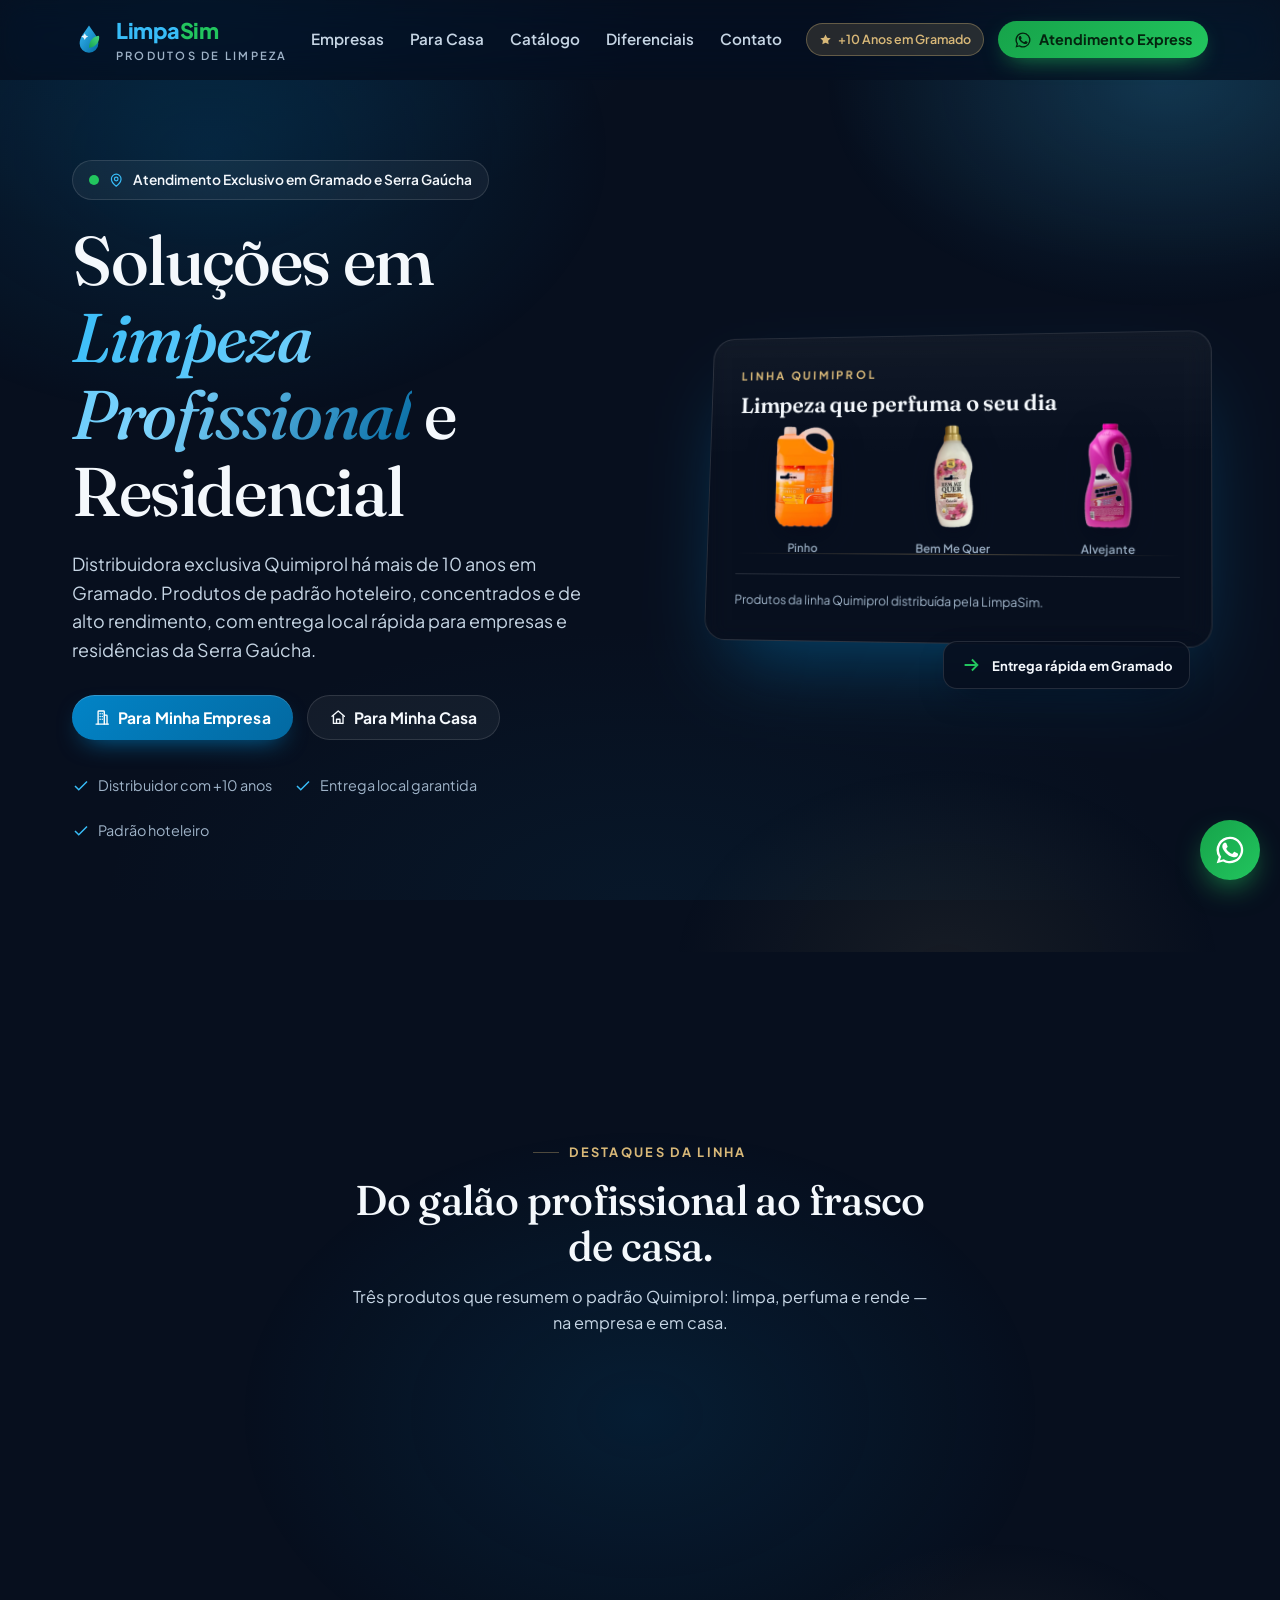
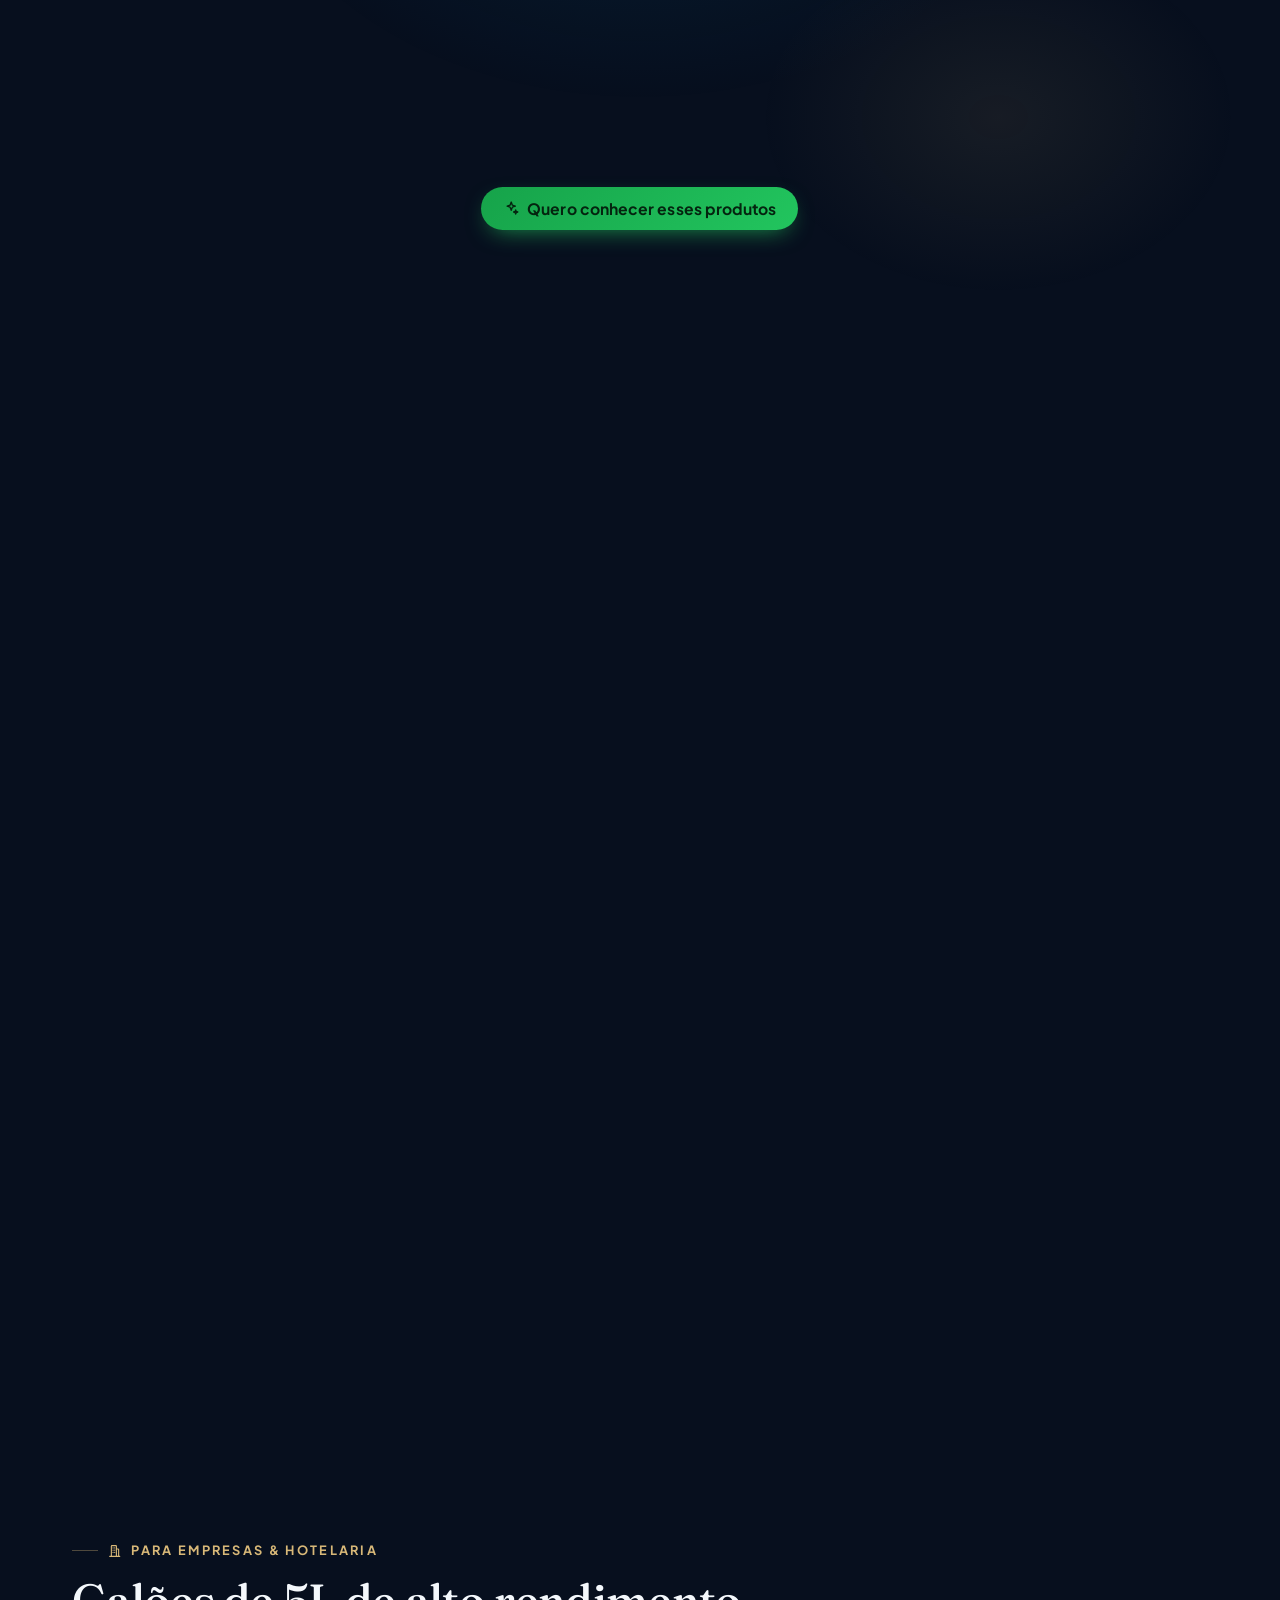
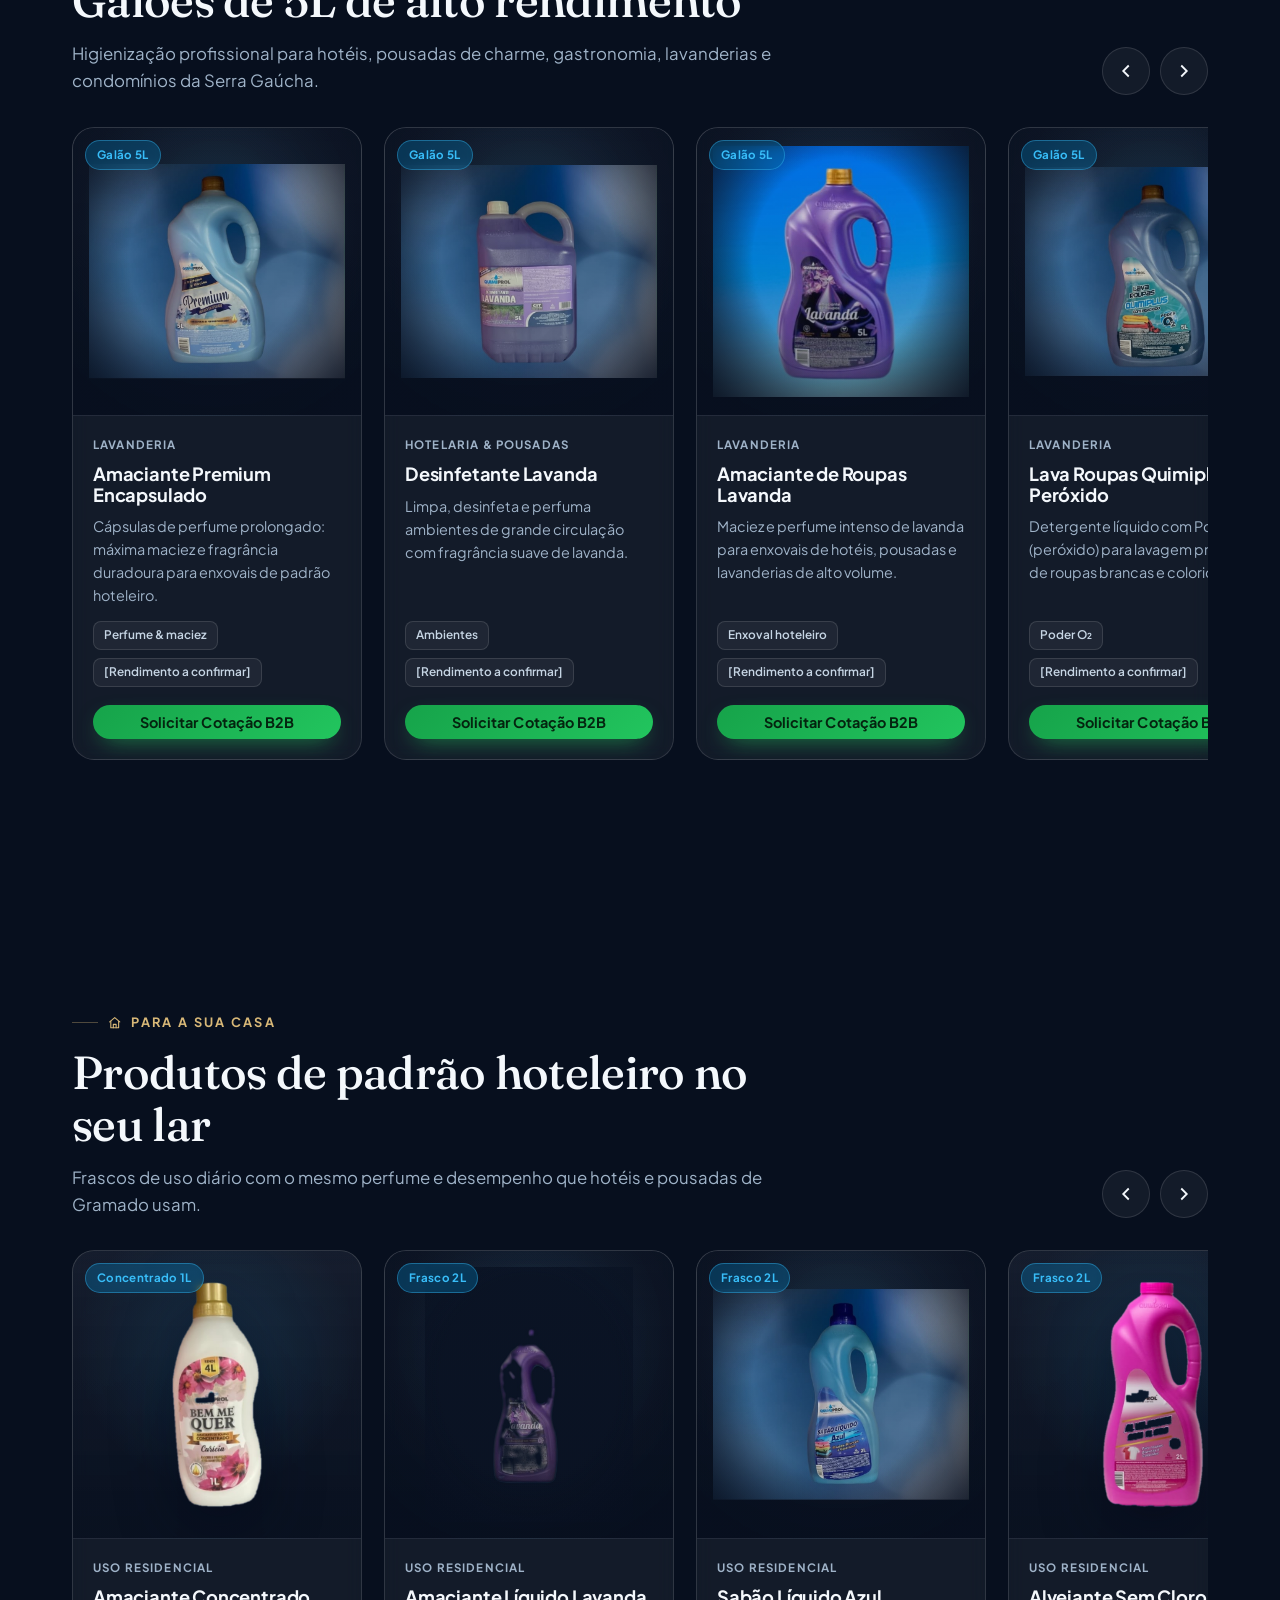
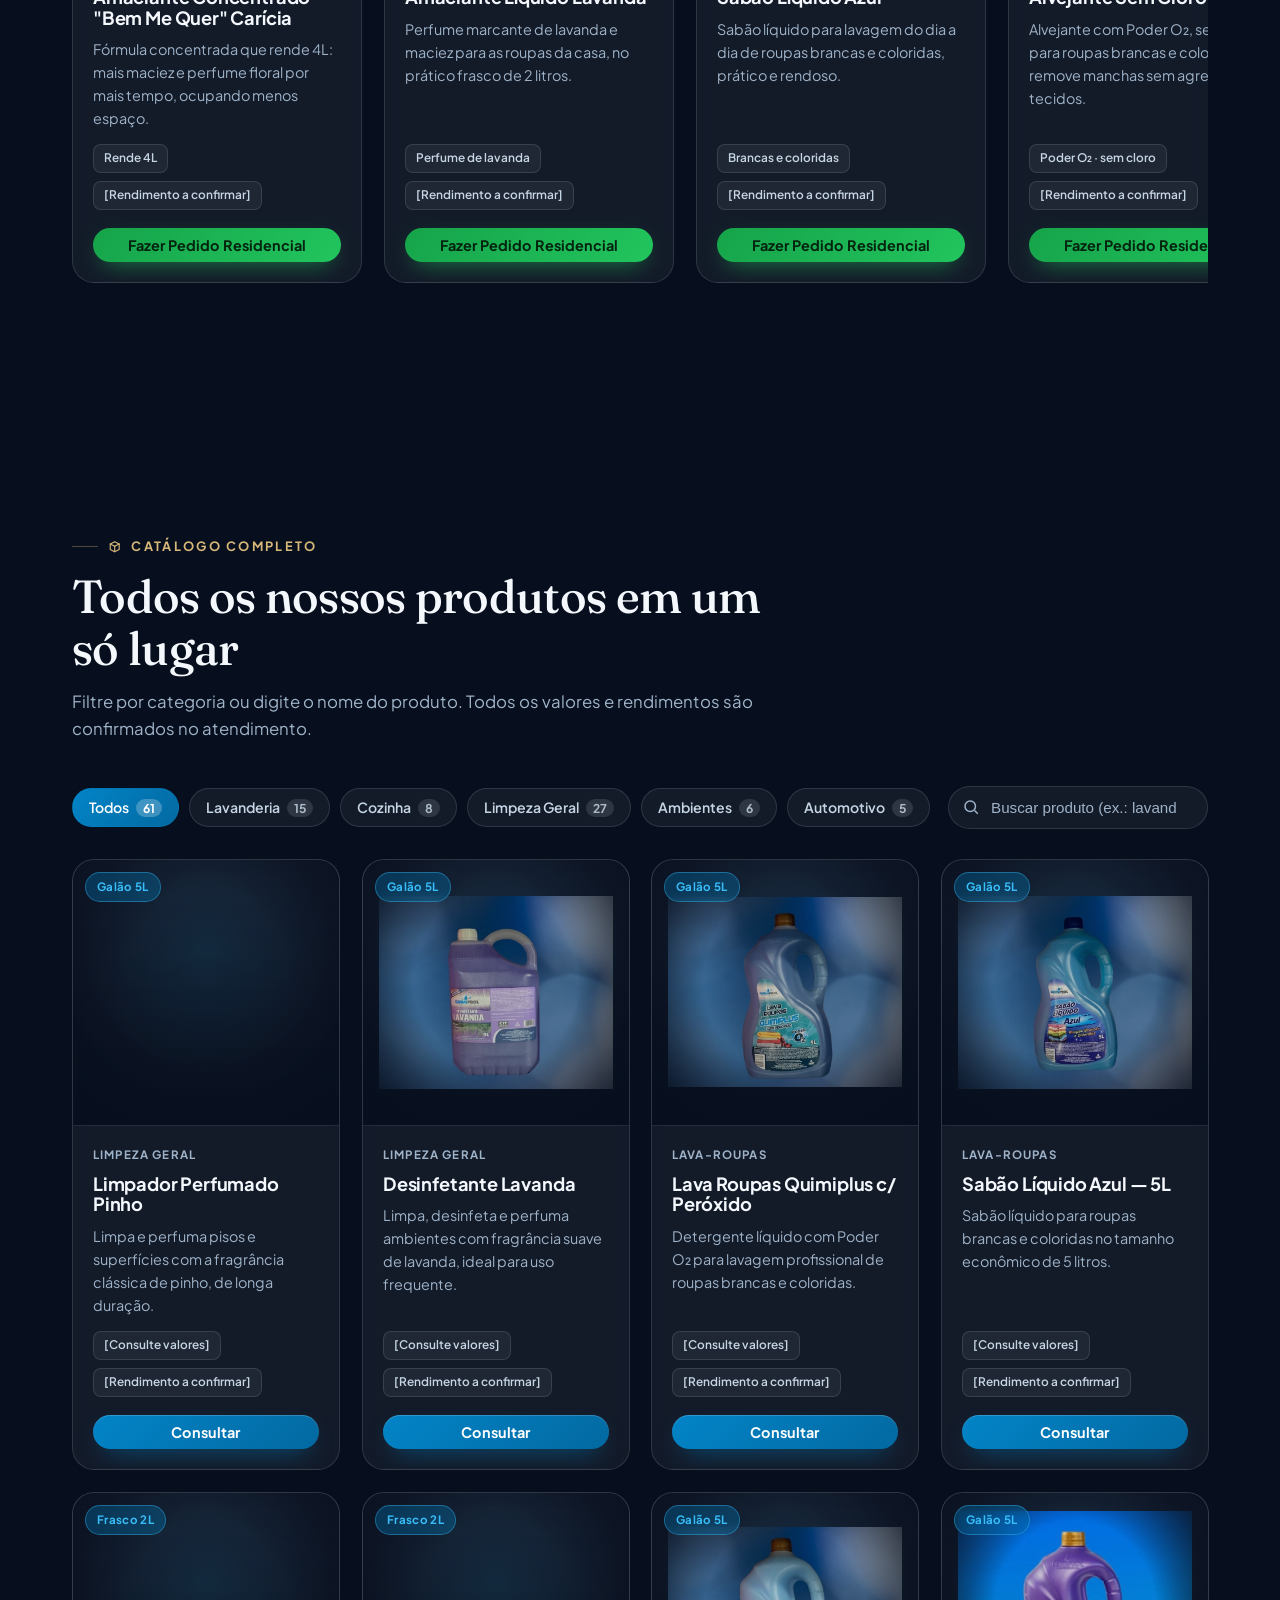
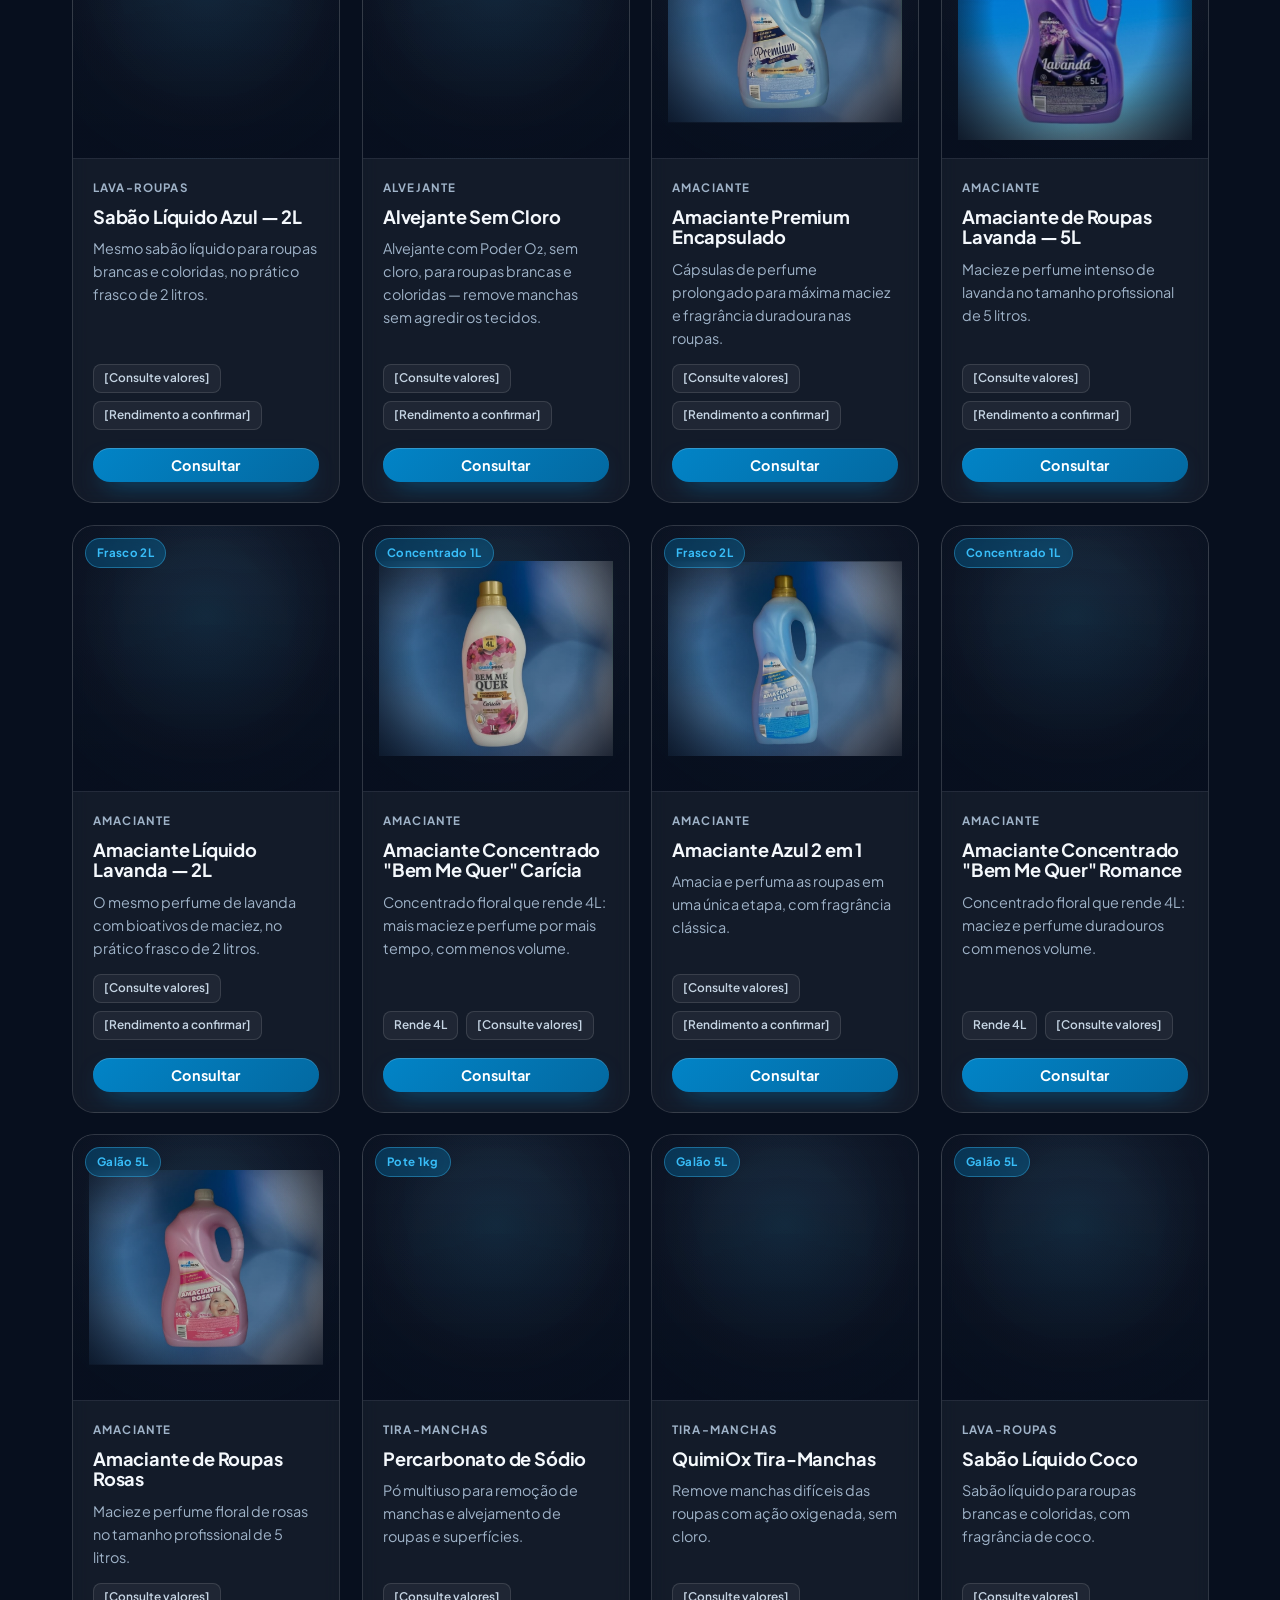
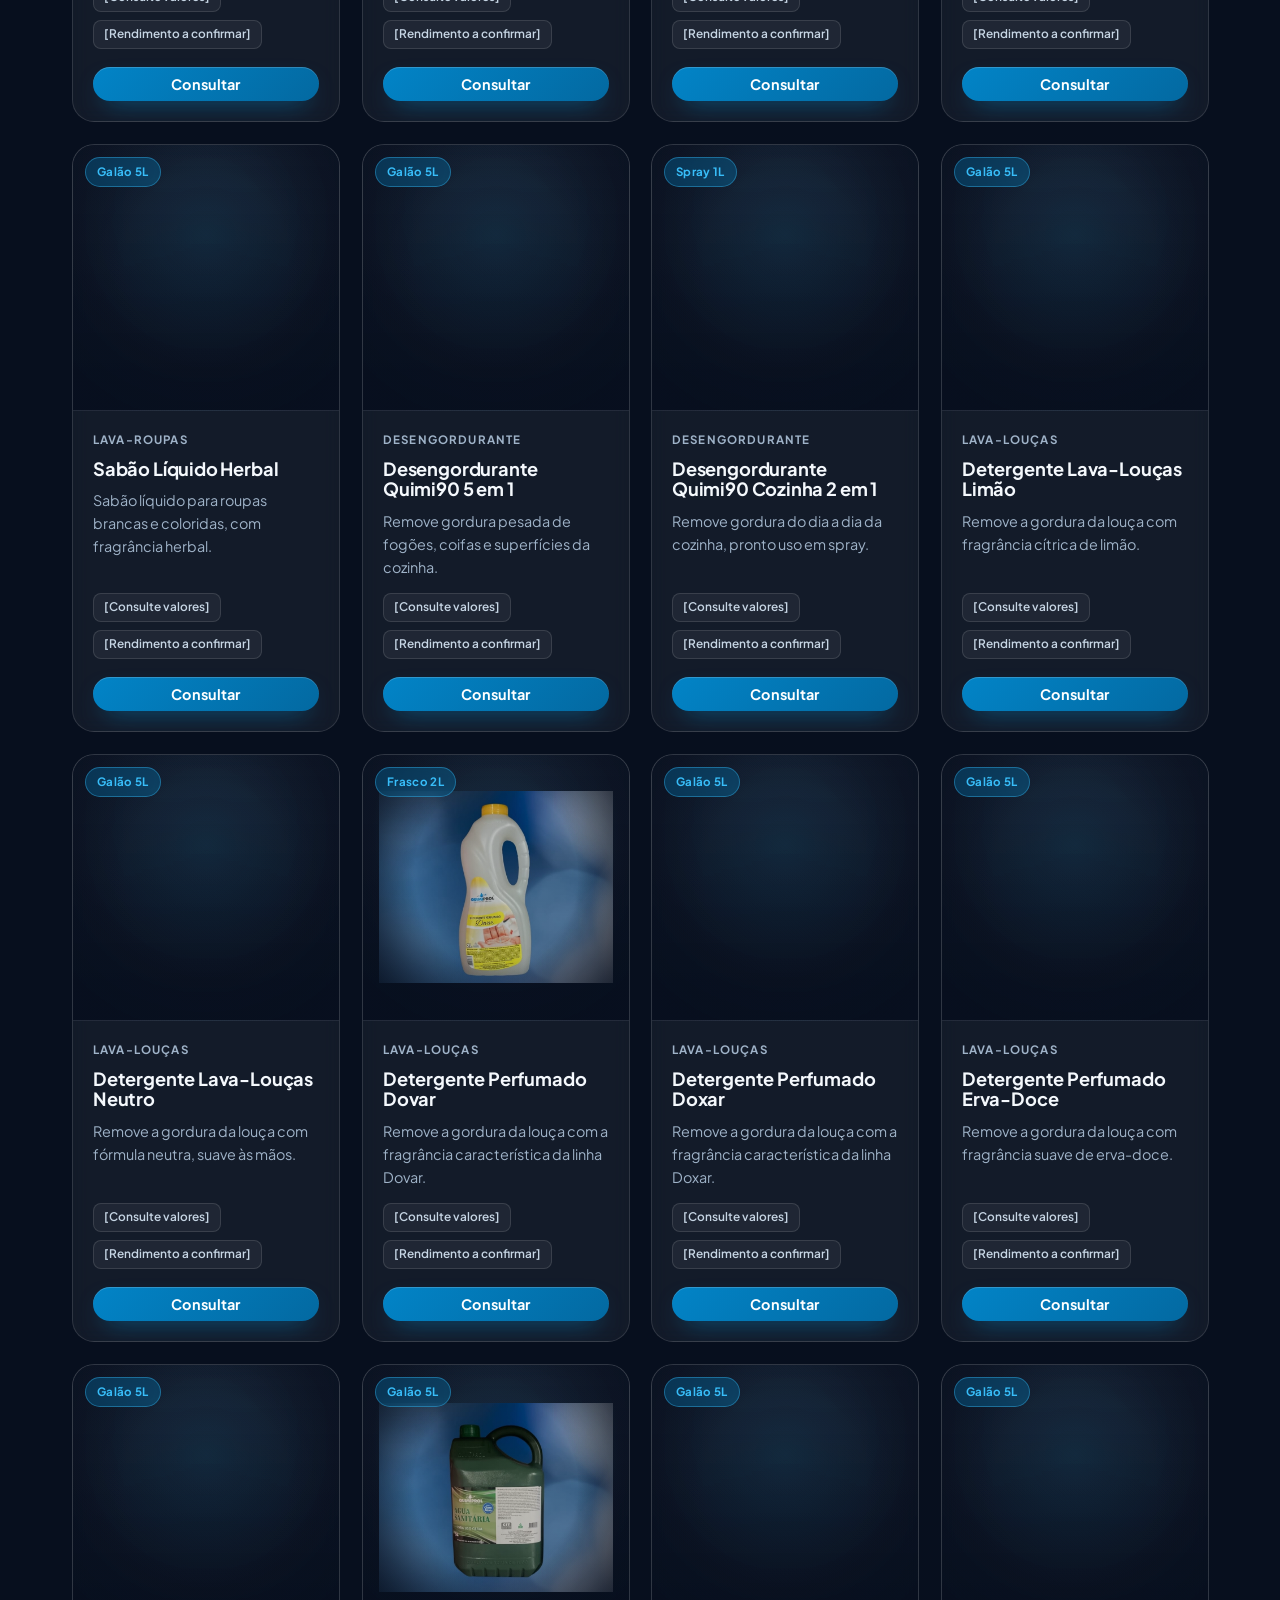
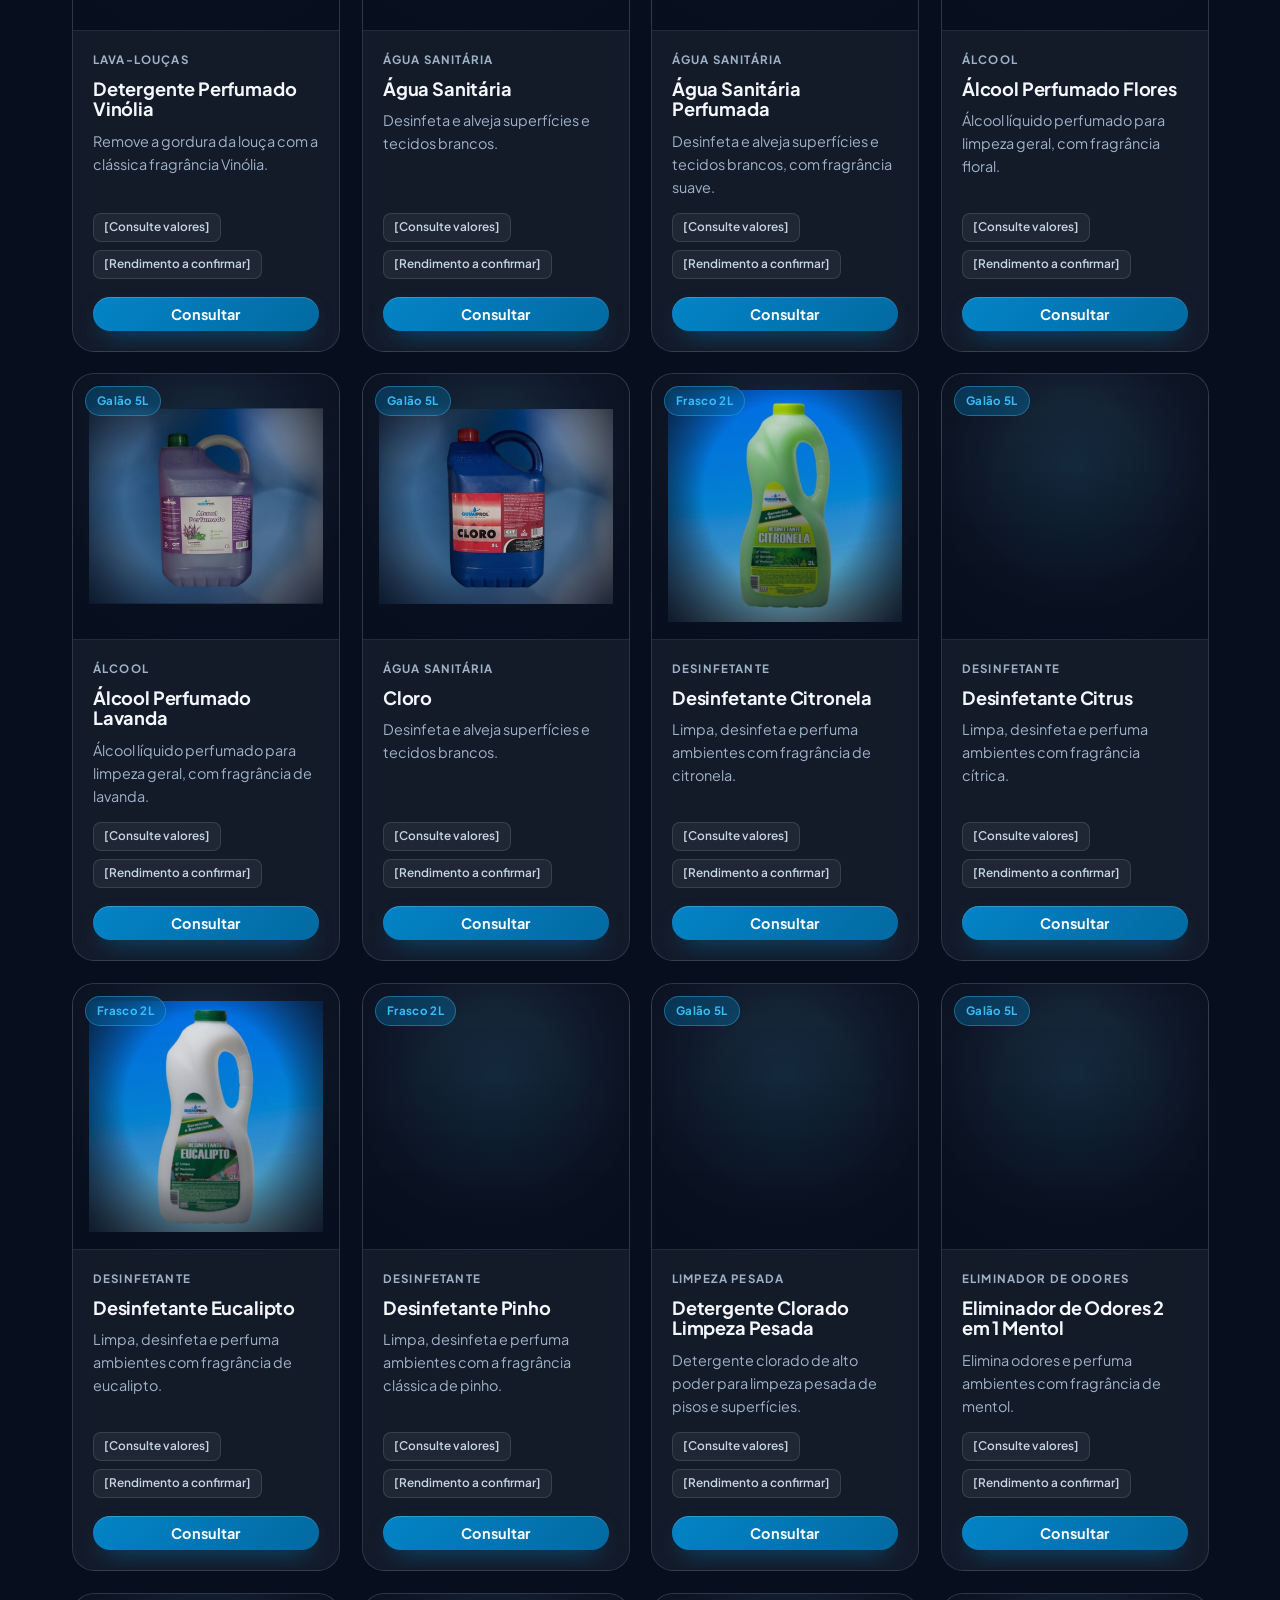
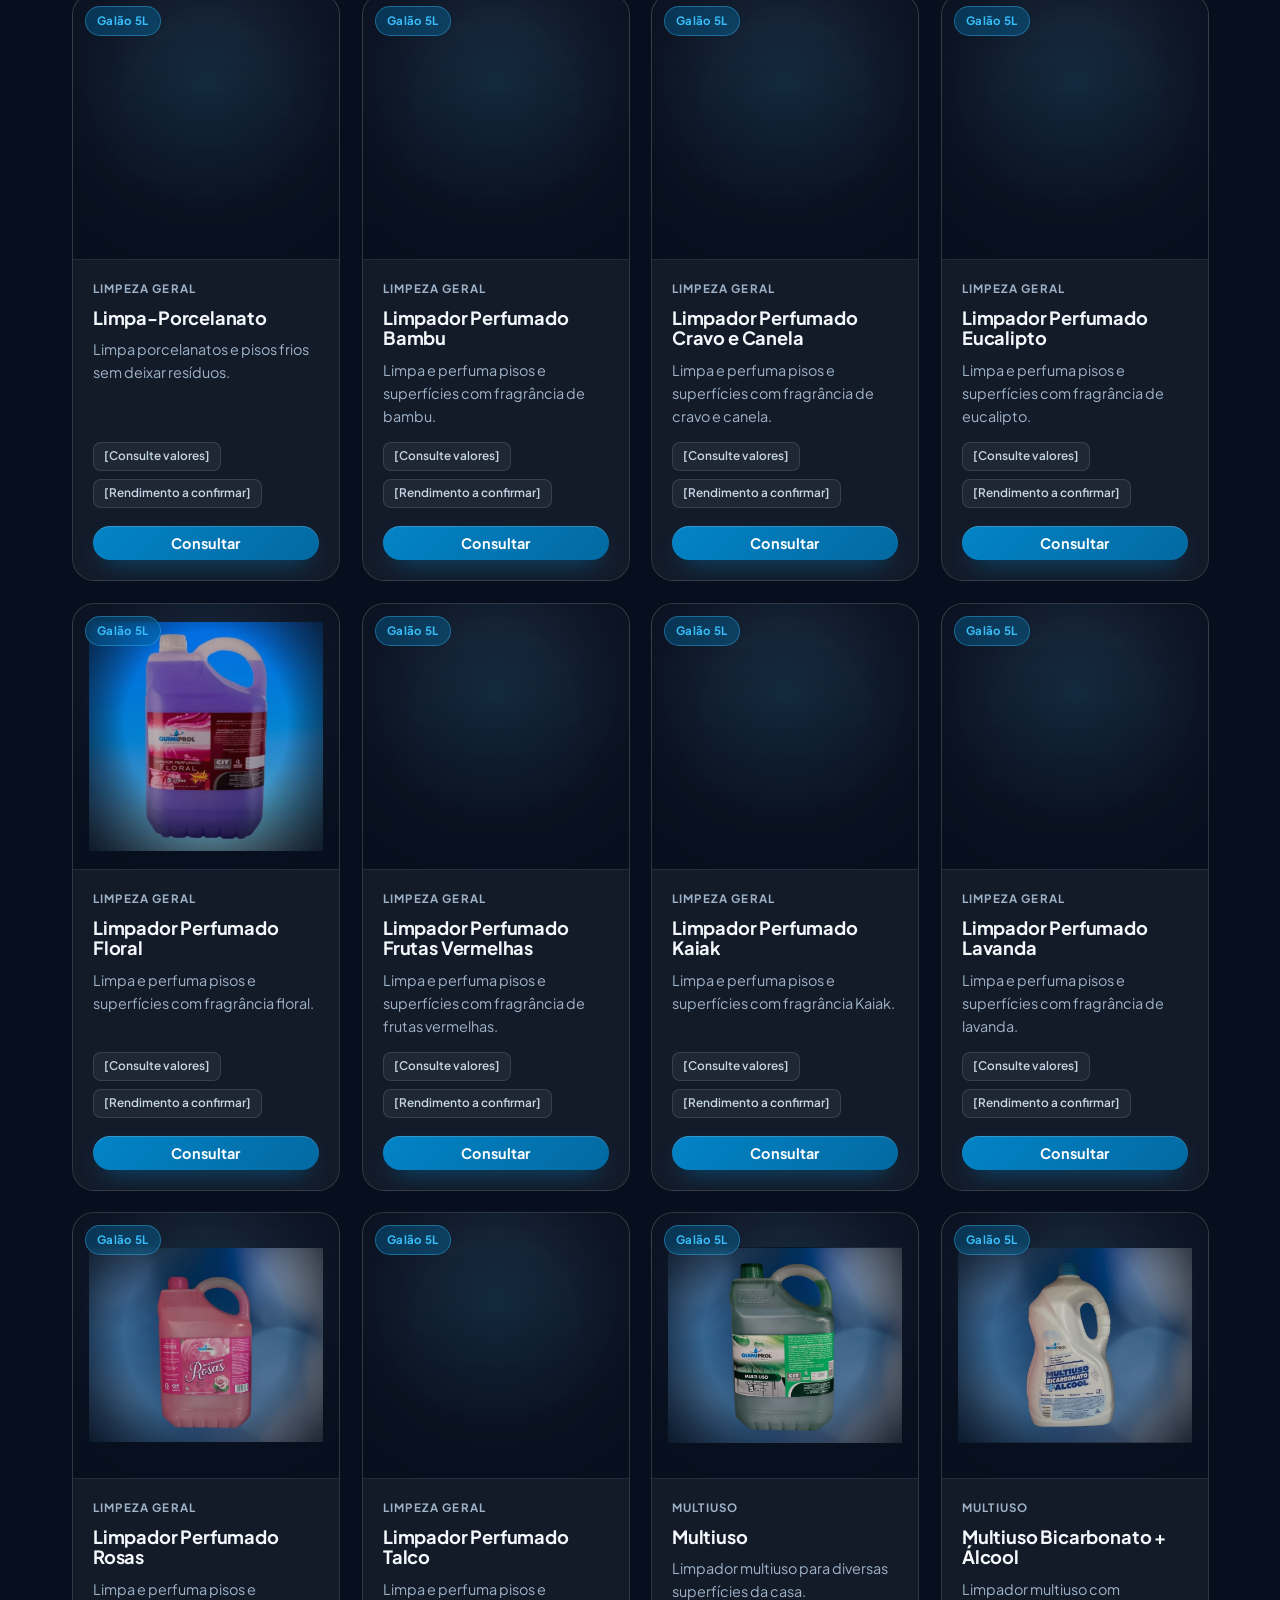
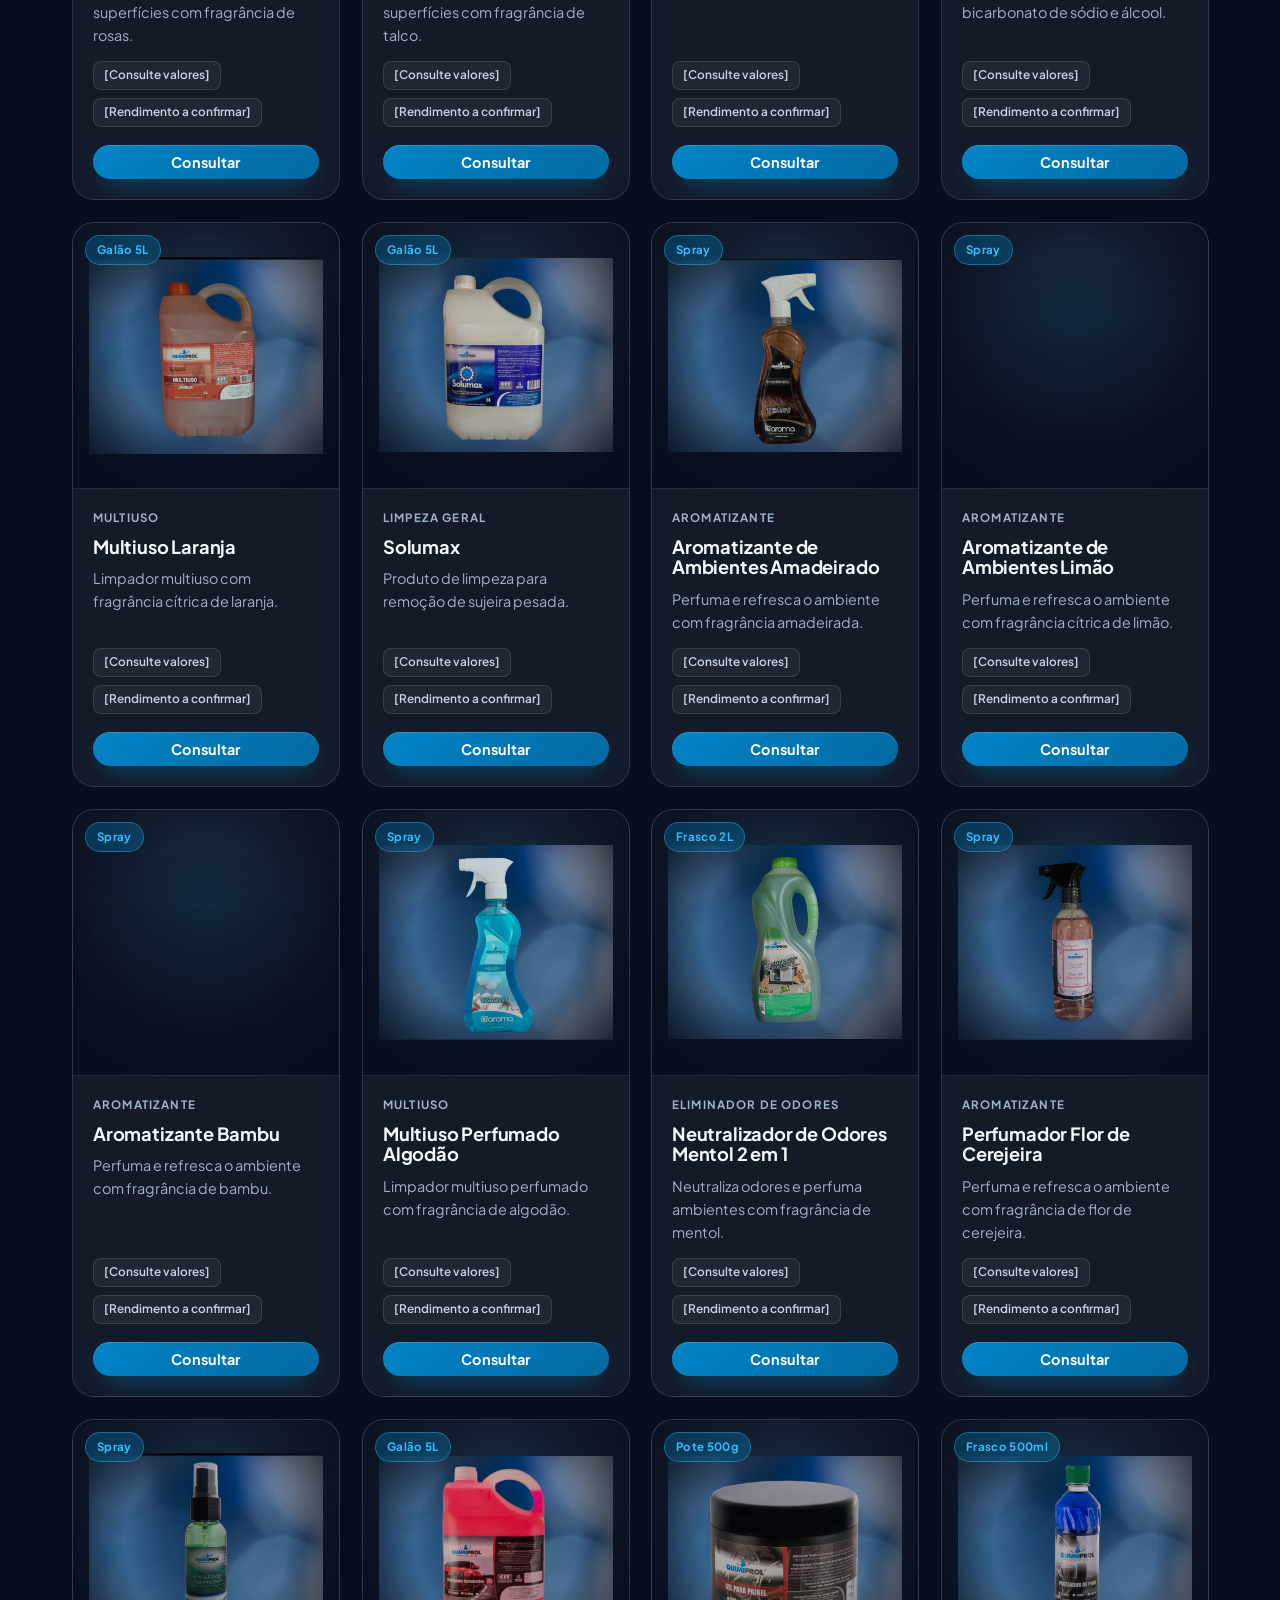
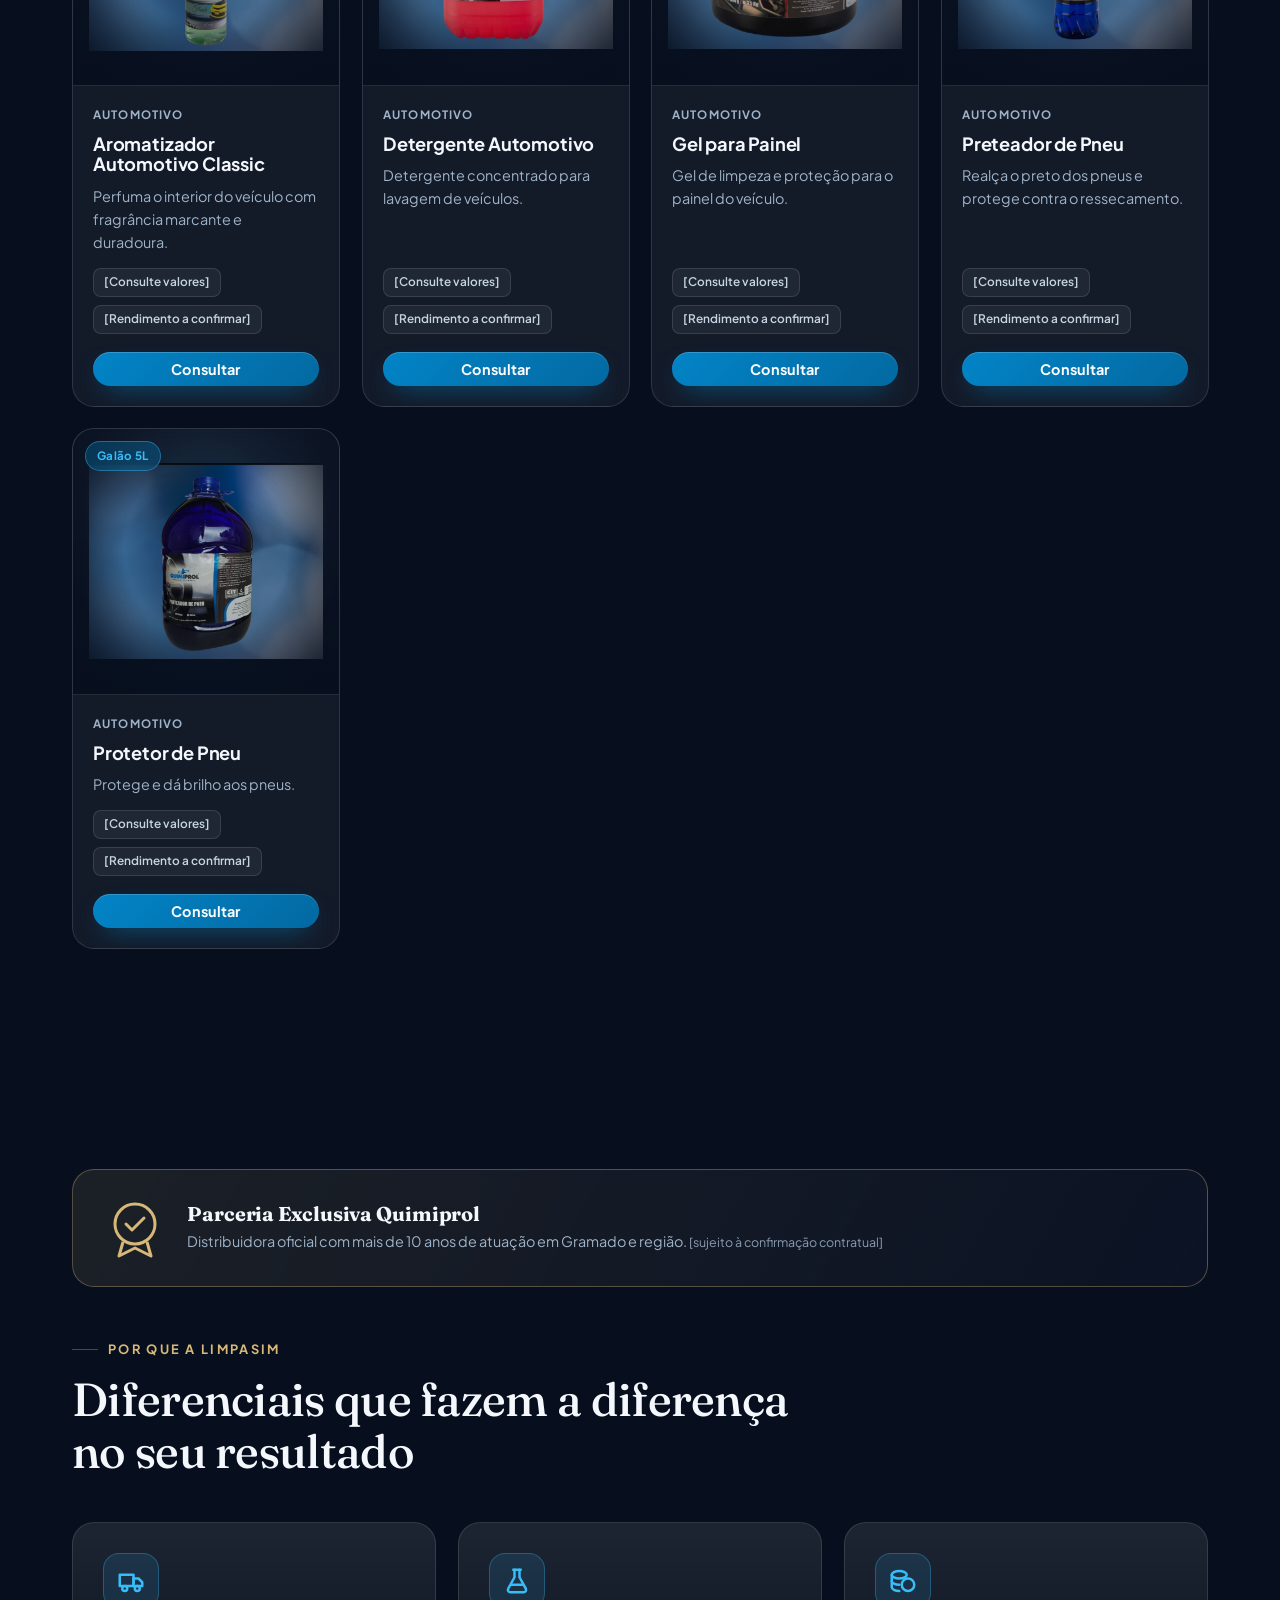
==== index.html @ d22d8aa1 "Restructure catalog with category tabs and expand to 61 products Reintroduce category tabs (Todos/La" ====
<!DOCTYPE html>
<html lang="pt-BR">
<head>
<!-- TODO: confirmar autorização de uso da marca Quimiprol e da condição de "distribuidor exclusivo" com o fabricante antes de publicar -->

  <meta charset="UTF-8" />
  <meta name="viewport" content="width=device-width, initial-scale=1.0" />

  <title>LimpaSim — Distribuidora de Produtos de Limpeza em Gramado e Serra Gaúcha</title>
  <meta name="description" content="LimpaSim: distribuidora de produtos de limpeza profissional e residencial em Gramado e Serra Gaúcha. Atendimento exclusivo via WhatsApp e entrega local rápida. Padrão hoteleiro para hotéis, pousadas, gastronomia, lavanderias e residências." />
  <meta name="theme-color" content="#070f1e" />

  <!-- Open Graph básico -->
  <meta property="og:title" content="LimpaSim — Soluções em Limpeza Profissional e Residencial" />
  <meta property="og:description" content="Distribuidora de produtos de limpeza de padrão hoteleiro em Gramado e Serra Gaúcha. Atendimento express via WhatsApp e entrega local garantida." />
  <meta property="og:type" content="website" />
  <meta property="og:image" content="assets/produtos/pinho-5l.jpg" />
  <!-- TODO: adicionar og:url e trocar og:image por imagem de compartilhamento própria/licenciada da LimpaSim (1200x630) -->

  <!-- Favicon placeholder: gota d'água em SVG inline (identidade LimpaSim). TODO: substituir por favicon .ico/.png oficial -->
  <link rel="icon" href="data:image/svg+xml,%3Csvg xmlns='http://www.w3.org/2000/svg' viewBox='0 0 32 32'%3E%3Cpath d='M16 3C11 11 7 15 7 20a9 9 0 0 0 18 0c0-5-4-9-9-17z' fill='%2338bdf8'/%3E%3C/svg%3E" />

  <!-- Google Fonts: Fraunces (display serif, elegante) + Plus Jakarta Sans (corpo/UI) -->
  <link rel="preconnect" href="https://fonts.googleapis.com" />
  <link rel="preconnect" href="https://fonts.gstatic.com" crossorigin />
  <link href="https://fonts.googleapis.com/css2?family=Fraunces:opsz,wght@9..144,400;9..144,500;9..144,600;9..144,700&family=Plus+Jakarta+Sans:wght@400;500;600;700;800&display=swap" rel="stylesheet" />

  <!-- Dados estruturados schema.org LocalBusiness -->
  <script type="application/ld+json">
  {
    "@context": "https://schema.org",
    "@type": "LocalBusiness",
    "name": "LimpaSim",
    "description": "Distribuidora de produtos de limpeza profissional e residencial de padrão hoteleiro, com atendimento exclusivo em Gramado e Serra Gaúcha.",
    "areaServed": [
      { "@type": "City", "name": "Gramado", "addressRegion": "RS", "addressCountry": "BR" },
      { "@type": "Place", "name": "Serra Gaúcha", "addressRegion": "RS", "addressCountry": "BR" }
    ],
    "address": {
      "@type": "PostalAddress",
      "addressLocality": "Gramado",
      "addressRegion": "RS",
      "addressCountry": "BR"
    },
    "priceRange": "$$",
    "slogan": "Soluções em Limpeza Profissional e Residencial",
    "knowsAbout": ["Higienização hoteleira", "Produtos de limpeza concentrados", "Limpeza residencial", "Lavanderia profissional"]
    /* TODO: adicionar "telephone", "url", "image", "openingHours" e "geo" reais da LimpaSim */
  }
  </script>

  <style>
    /* ============================================================
       DESIGN TOKENS
       ============================================================ */
    :root {
      /* Azul Royal Profundo */
      --royal-900: #0c4a6e;
      --royal-700: #0369a1;
      /* Ciano Iluminado */
      --cyan-400: #38bdf8;
      --cyan-600: #0284c7;
      /* Fundos escuros */
      --bg-950: #070f1e;
      --bg-900: #0f172a;
      /* Acento premium — dourado / champagne (usado só em detalhes) */
      --gold: #d8b878;
      --gold-soft: rgba(216, 184, 120, 0.16);
      --gold-line: rgba(216, 184, 120, 0.35);
      /* Superfícies vidro / texto */
      --glass-bg: rgba(255, 255, 255, 0.05);
      --glass-strong: rgba(255, 255, 255, 0.07);
      --glass-border: rgba(255, 255, 255, 0.12);
      --hairline: rgba(255, 255, 255, 0.08);
      --text-hi: #f4f8fc;   /* alto contraste sobre fundo escuro */
      --text-mid: #c6d5e4;  /* ~7:1 sobre #070f1e — AA garantido */
      --text-soft: #9fb3c8; /* ~4.7:1 sobre #070f1e — AA garantido */
      --accent-green: #22c55e; /* ponto verde / identidade "Sim" */

      /* Tipografia */
      --font-display: "Fraunces", Georgia, "Times New Roman", serif;
      --font-body: "Plus Jakarta Sans", system-ui, sans-serif;

      /* Ritmo de espaçamento (base 8px) */
      --sp-1: 4px;  --sp-2: 8px;  --sp-3: 12px; --sp-4: 16px;
      --sp-5: 24px; --sp-6: 32px; --sp-7: 48px; --sp-8: 64px;

      --radius-lg: 22px;
      --radius-md: 16px;
      --radius-sm: 12px;
      --maxw: 1200px;
      --ease: cubic-bezier(0.22, 1, 0.36, 1);
      --ease-fluid: cubic-bezier(0.4, 0, 0.2, 1);
      --shadow-card: 0 12px 34px -14px rgba(2, 8, 23, 0.78);
      --shadow-hover: 0 26px 52px -20px rgba(3, 105, 161, 0.6);
      --shadow-soft: 0 2px 10px -4px rgba(2, 8, 23, 0.6);
    }

    /* ============================================================
       RESET / BASE
       ============================================================ */
    *, *::before, *::after { box-sizing: border-box; margin: 0; padding: 0; }

    html { scroll-behavior: smooth; -webkit-text-size-adjust: 100%; }

    body {
      font-family: var(--font-body);
      background-color: var(--bg-950);
      color: var(--text-mid);
      line-height: 1.6;
      overflow-x: hidden;
      -webkit-font-smoothing: antialiased;
      text-rendering: optimizeLegibility;
      /* Luzes de fundo radiais difusas (opacidade discreta 8–15%) */
      background-image:
        radial-gradient(60% 45% at 15% 0%, rgba(3, 105, 161, 0.15), transparent 60%),
        radial-gradient(50% 40% at 92% 8%, rgba(56, 189, 248, 0.10), transparent 55%),
        radial-gradient(70% 50% at 50% 100%, rgba(12, 74, 110, 0.14), transparent 60%);
      background-attachment: fixed;
    }

    h1, h2, h3, h4, .font-display {
      font-family: var(--font-display);
      color: var(--text-hi);
      line-height: 1.12;
      letter-spacing: -0.005em;
      font-optical-sizing: auto;
      font-weight: 600;
    }
    /* Nomes de produto e wordmark permanecem em sans para máxima legibilidade/crispness */
    .product-name, .brand__name { font-family: var(--font-body); letter-spacing: -0.01em; }

    a { color: inherit; text-decoration: none; }
    img, svg { display: block; max-width: 100%; }
    button { font-family: inherit; cursor: pointer; border: none; background: none; color: inherit; }

    /* Foco visível acessível para navegação por teclado */
    a:focus-visible, button:focus-visible, input:focus-visible, [tabindex]:focus-visible {
      outline: 3px solid var(--cyan-400);
      outline-offset: 3px;
      border-radius: 6px;
    }

    .container { width: 100%; max-width: var(--maxw); margin-inline: auto; padding-inline: clamp(16px, 4vw, 32px); }

    .visually-hidden {
      position: absolute; width: 1px; height: 1px; padding: 0; margin: -1px;
      overflow: hidden; clip: rect(0 0 0 0); white-space: nowrap; border: 0;
    }

    /* Link "pular para conteúdo" (acessibilidade) */
    .skip-link {
      position: absolute; left: 12px; top: -60px; z-index: 200;
      background: var(--cyan-600); color: #fff; padding: 10px 18px; border-radius: 10px;
      font-weight: 600; transition: top 0.2s var(--ease);
    }
    .skip-link:focus { top: 12px; }

    /* ============================================================
       BOTÕES + EFEITO SHIMMER
       ============================================================ */
    .btn {
      position: relative;
      display: inline-flex; align-items: center; justify-content: center; gap: 0.5em;
      padding: 0.85em 1.4em;
      border-radius: 999px;
      font-weight: 700;
      font-size: 0.98rem;
      line-height: 1;
      text-align: center;
      overflow: hidden;
      transition: transform 0.25s var(--ease), box-shadow 0.25s var(--ease), background 0.25s var(--ease);
      isolation: isolate;
    }
    .btn:hover { transform: translateY(-2px); }
    .btn:active { transform: translateY(0); }

    /* Brilho diagonal (shimmer) que atravessa o botão */
    .btn::after {
      content: "";
      position: absolute; inset: 0; z-index: -1;
      background: linear-gradient(115deg, transparent 30%, rgba(255,255,255,0.35) 48%, transparent 66%);
      transform: translateX(-120%);
      transition: transform 0.7s var(--ease);
    }
    .btn:hover::after, .btn:focus-visible::after { transform: translateX(120%); }

    .btn-primary {
      background: linear-gradient(135deg, var(--cyan-600), var(--royal-700));
      color: #ffffff;
      box-shadow: 0 8px 24px -10px rgba(2, 132, 199, 0.9);
    }
    .btn-whats {
      background: linear-gradient(135deg, #16a34a, #22c55e);
      color: #04240f;
      box-shadow: 0 8px 24px -10px rgba(34, 197, 94, 0.85);
    }
    .btn-ghost {
      background: var(--glass-bg);
      border: 1px solid var(--glass-border);
      color: var(--text-hi);
      backdrop-filter: blur(8px);
    }
    .btn-ghost:hover { background: rgba(255,255,255,0.09); }

    .btn-sm { padding: 0.68em 1.1em; font-size: 0.9rem; }

    /* ============================================================
       HEADER FIXO (80px -> 60px ao rolar)
       ============================================================ */
    .site-header {
      position: sticky; top: 0; z-index: 100;
      height: 80px;
      display: flex; align-items: center;
      /* Fallback de cor sólida caso backdrop-filter não seja suportado */
      background: rgba(7, 15, 30, 0.92);
      border-bottom: 1px solid transparent;
      transition: height 0.35s var(--ease), background 0.35s var(--ease), border-color 0.35s var(--ease);
    }
    @supports (backdrop-filter: blur(1px)) {
      .site-header { background: rgba(7, 15, 30, 0.55); backdrop-filter: blur(16px) saturate(140%); }
    }
    .site-header.scrolled {
      height: 60px;
      background: rgba(7, 15, 30, 0.97);
      border-bottom-color: var(--glass-border);
      box-shadow: 0 8px 24px -12px rgba(2, 8, 23, 0.6);
    }
    @supports (backdrop-filter: blur(1px)) {
      /* Opacidade alta o suficiente para nunca deixar o conteúdo abaixo (títulos grandes) "vazar" pelo blur */
      .site-header.scrolled { background: rgba(7, 15, 30, 0.9); backdrop-filter: blur(20px) saturate(140%); }
    }

    .header-inner { display: flex; align-items: center; justify-content: space-between; gap: 20px; width: 100%; }

    /* Logo LimpaSim (SVG original — gota + folha, marca própria do cliente) */
    .brand { display: flex; align-items: center; gap: 10px; flex-shrink: 0; }
    .brand__mark { width: 34px; height: 34px; flex-shrink: 0; }
    .brand__name { font-family: var(--font-body); font-weight: 800; font-size: 1.35rem; letter-spacing: -0.02em; }
    .brand__name .limpa { color: var(--cyan-400); }
    .brand__name .sim { color: var(--accent-green); }
    .brand__tag { display: block; font-family: "Plus Jakarta Sans", sans-serif; font-size: 0.7rem; letter-spacing: 0.2em; color: var(--text-soft); font-weight: 600; margin-top: -1px; }

    .nav { display: flex; align-items: center; gap: 26px; }
    .nav a { position: relative; font-weight: 600; font-size: 0.95rem; color: var(--text-mid); transition: color 0.2s var(--ease); white-space: nowrap; }
    .nav a:hover { color: var(--text-hi); }
    /* Sublinhado dourado fino no hover — detalhe editorial */
    .nav a::after { content: ""; position: absolute; left: 0; right: 0; bottom: -6px; height: 1px; background: var(--gold); transform: scaleX(0); transform-origin: left; transition: transform 0.28s var(--ease); }
    .nav a:hover::after { transform: scaleX(1); }

    .header-badge {
      display: inline-flex; align-items: center; gap: 6px;
      font-size: 0.78rem; font-weight: 600; color: var(--cyan-400);
      background: rgba(56, 189, 248, 0.10);
      border: 1px solid rgba(56, 189, 248, 0.28);
      padding: 6px 12px; border-radius: 999px; white-space: nowrap;
    }

    .header-actions { display: flex; align-items: center; gap: 14px; }

    /* Botão hambúrguer (mobile) */
    .nav-toggle { display: none; width: 42px; height: 42px; border-radius: 12px; border: 1px solid var(--glass-border); background: var(--glass-bg); align-items: center; justify-content: center; }
    .nav-toggle svg { width: 22px; height: 22px; }

    /* ============================================================
       SEÇÕES GERAIS
       ============================================================ */
    section { position: relative; padding-block: clamp(64px, 9vw, 110px); }
    .section-head { max-width: 720px; margin-bottom: 44px; }
    .eyebrow {
      display: inline-flex; align-items: center; gap: 8px;
      font-size: 0.8rem; font-weight: 700; letter-spacing: 0.14em; text-transform: uppercase;
      color: var(--cyan-400); margin-bottom: 14px;
    }
    .section-head h2 { font-size: clamp(1.9rem, 4vw, 2.9rem); font-weight: 500; letter-spacing: -0.015em; }
    .section-head p { margin-top: 14px; font-size: 1.05rem; color: var(--text-soft); }

    /* Cartão de vidro base */
    .glass {
      background: var(--glass-bg);
      border: 1px solid var(--glass-border);
      border-radius: var(--radius-lg);
      backdrop-filter: blur(10px);
      box-shadow: var(--shadow-card);
    }

    /* ============================================================
       HERO
       ============================================================ */
    .hero { padding-top: clamp(48px, 7vw, 80px); overflow: hidden; }
    .hero-grid { display: grid; grid-template-columns: 1.05fr 0.95fr; gap: clamp(32px, 5vw, 64px); align-items: center; }

    .hero-badge {
      display: inline-flex; align-items: center; gap: 10px;
      background: var(--glass-bg); border: 1px solid var(--glass-border);
      border-radius: 999px; padding: 8px 16px; font-size: 0.86rem; font-weight: 600; color: var(--text-hi);
    }
    .pulse-dot { width: 10px; height: 10px; border-radius: 50%; background: var(--accent-green); box-shadow: 0 0 0 0 rgba(34,197,94,0.6); animation: pulse 2s infinite; flex-shrink: 0; }
    @keyframes pulse {
      0%   { box-shadow: 0 0 0 0 rgba(34,197,94,0.55); }
      70%  { box-shadow: 0 0 0 12px rgba(34,197,94,0); }
      100% { box-shadow: 0 0 0 0 rgba(34,197,94,0); }
    }

    .hero h1 { font-size: clamp(2.4rem, 6.2vw, 4.3rem); font-weight: 500; margin: 22px 0 20px; letter-spacing: -0.02em; }
    .hero h1 .grad {
      font-style: italic; font-weight: 500;
      background: linear-gradient(120deg, var(--cyan-400), #7dd3fc 55%, var(--royal-700));
      -webkit-background-clip: text; background-clip: text; color: transparent;
    }
    .hero p.lead { font-size: 1.12rem; color: var(--text-mid); max-width: 540px; }
    .hero-cta { display: flex; flex-wrap: wrap; gap: 14px; margin-top: 30px; }
    .hero-trust { display: flex; flex-wrap: wrap; gap: 22px; margin-top: 34px; color: var(--text-soft); font-size: 0.9rem; }
    .hero-trust span { display: inline-flex; align-items: center; gap: 8px; }
    .hero-trust svg { width: 18px; height: 18px; color: var(--cyan-400); }

    /* Card 3D flutuante com produtos */
    .hero-visual { perspective: 1400px; padding-bottom: 26px; }
    .float-card {
      position: relative;
      border-radius: var(--radius-lg);
      padding: 30px;
      background: linear-gradient(160deg, rgba(3,105,161,0.28), rgba(15,23,42,0.6));
      border: 1px solid var(--glass-border);
      box-shadow: 0 40px 80px -30px rgba(2, 132, 199, 0.5);
      transform: rotateY(-9deg) rotateX(6deg);
      transform-style: preserve-3d;
      animation: float 6s ease-in-out infinite;
      backdrop-filter: blur(12px);
    }
    @keyframes float {
      0%, 100% { transform: rotateY(-9deg) rotateX(6deg) translateY(0); }
      50%      { transform: rotateY(-9deg) rotateX(6deg) translateY(-14px); }
    }
    .float-card__label { display: block; font-size: 0.72rem; letter-spacing: 0.24em; text-transform: uppercase; color: var(--gold); font-weight: 700; }
    .float-card__title { display: block; font-family: var(--font-display); font-weight: 600; font-size: 1.4rem; color: var(--text-hi); margin: 8px 0 22px; letter-spacing: -0.01em; line-height: 1.2; }
    .float-products { display: grid; grid-template-columns: repeat(3, 1fr); gap: 14px; align-items: end; }
    .mini-bottle { display: flex; flex-direction: column; align-items: center; justify-content: flex-end; gap: 10px; text-align: center; height: 120px; }
    /* Recorte real (fundo removido): flutua puro, sem moldura, apoiado numa "prateleira" comum */
    .mini-bottle img { max-width: 100%; max-height: 108px; width: auto; height: auto; object-fit: contain; filter: drop-shadow(0 10px 14px rgba(2,8,23,0.55)); transition: transform 0.4s var(--ease-fluid); }
    .mini-bottle:hover img { transform: translateY(-4px) scale(1.04); }
    .mini-bottle span { font-size: 0.72rem; color: var(--text-soft); font-weight: 600; }
    .float-shelf { grid-column: 1 / -1; height: 1px; background: linear-gradient(90deg, transparent, var(--gold-line), transparent); margin-top: -4px; }
    .float-note { margin-top: 20px; font-size: 0.78rem; color: var(--text-soft); border-top: 1px solid var(--glass-border); padding-top: 16px; }

    /* Chip decorativo flutuante sobre o card */
    .float-chip {
      position: absolute; right: 18px; bottom: -20px;
      background: rgba(7,15,30,0.9); border: 1px solid var(--glass-border);
      border-radius: 14px; padding: 12px 16px; box-shadow: var(--shadow-card);
      display: flex; align-items: center; gap: 10px; font-size: 0.82rem; font-weight: 700; color: var(--text-hi);
    }
    .float-chip svg { width: 22px; height: 22px; color: var(--accent-green); }

    /* ============================================================
       VITRINE CINEMATOGRÁFICA (scroll-scrub com fotos reais)
       Técnica: contêiner alto (250vh) + palco "pinned" (sticky, 100vh).
       O progresso do scroll (0→1) é calculado via getBoundingClientRect
       e aplicado como transform/opacity nas 3 fotos reais (recortes já
       usados no site). SEM vídeo, SEM IA generativa, SEM canvas — só
       fotos reais dos produtos Quimiprol já usados alhures no site.
       Fallback sem JS/reduced-motion: os 3 produtos aparecem já
       montados e parados (nenhuma etapa fica escondida).
       ============================================================ */
    .cine-showcase { position: relative; height: 230vh; }
    .cine-stage {
      /* top:60px (não 0) para o palco fixo nunca ficar atrás do header sticky */
      position: sticky; top: 60px; height: calc(100vh - 60px); min-height: 480px;
      display: flex; flex-direction: column; align-items: center; justify-content: center;
      overflow: hidden; isolation: isolate;
    }
    .cine-bg {
      position: absolute; inset: 0; z-index: -1; pointer-events: none;
      background:
        radial-gradient(46% 50% at 50% 42%, rgba(3,105,161,0.16), transparent 68%),
        radial-gradient(30% 34% at 78% 78%, rgba(216,184,120,0.08), transparent 62%);
    }
    .cine-copy { position: relative; z-index: 3; text-align: center; max-width: 640px; padding: 0 24px; margin-bottom: clamp(120px, 24vh, 300px); }
    .cine-copy h2 { font-size: clamp(1.8rem, 4vw, 2.6rem); font-weight: 500; letter-spacing: -0.015em; }
    .cine-copy p { margin-top: 14px; color: var(--text-mid); font-size: 1.02rem; }
    .cine-products { position: absolute; inset: 0; z-index: 2; display: flex; align-items: center; justify-content: center; pointer-events: none; }
    .cine-product {
      position: absolute; bottom: 14%;
      filter: drop-shadow(0 24px 34px rgba(2,8,23,0.6));
      transition: transform 0.1s linear; /* suaviza jitter entre ticks de scroll; a jornada em si é feita via JS */
    }
    .cine-product img { display: block; height: clamp(190px, 30vw, 340px); width: auto; }
    .cine-product--pinho  { height: clamp(190px, 30vw, 340px); }
    .cine-product--alvejante { height: clamp(160px, 25vw, 300px); }
    .cine-product--bmq { height: clamp(140px, 22vw, 260px); }
    .cine-cta { position: relative; z-index: 3; margin-top: clamp(140px, 26vh, 320px); }

    /* Estado final (sem JS / reduced-motion): trio já montado, nada escondido */
    .cine-product--pinho     { transform: translate(-138px, 0) scale(1); opacity: 1; }
    .cine-product--alvejante { transform: translate(148px, 18px) scale(0.9); opacity: 1; }
    .cine-product--bmq       { transform: translate(2px, -46px) scale(0.78); opacity: 1; z-index: -1; }

    /* Com JS ativo: a jornada de entrada é controlada via style inline (progress) */
    html.js-motion .cine-showcase[data-cine-ready] .cine-product { transition: none; }

    @media (max-width: 720px) {
      .cine-product--pinho     { transform: translate(-78px, 10px) scale(0.86); }
      .cine-product--alvejante { transform: translate(82px, 26px) scale(0.78); }
      .cine-product--bmq       { transform: translate(0, -30px) scale(0.66); }
    }
    @media (prefers-reduced-motion: reduce) {
      .cine-showcase { height: auto; }
      .cine-stage { position: relative; height: auto; min-height: 0; padding-block: 64px; }
      .cine-copy { margin-bottom: 40px; }
      /* align-self:stretch evita que o flex-column do palco encolha este bloco pra largura 0
         (sem isso, os produtos — todos position:absolute, fora do fluxo — não dão largura ao pai) */
      .cine-products { position: relative; height: 420px; width: 100%; align-self: stretch; }
      .cine-cta { margin-top: 40px; }
    }

    /* ============================================================
       CARROSSÉIS (drag / touch / teclado)
       ============================================================ */
    .carousel-wrap { position: relative; }
    .carousel-head { display: flex; align-items: flex-end; justify-content: space-between; gap: 20px; flex-wrap: wrap; margin-bottom: 26px; }
    .carousel-controls { display: flex; gap: 10px; }
    .carousel-btn {
      width: 48px; height: 48px; border-radius: 50%;
      background: var(--glass-bg); border: 1px solid var(--glass-border); color: var(--text-hi);
      display: flex; align-items: center; justify-content: center;
      transition: background 0.2s, transform 0.2s;
    }
    .carousel-btn:hover:not(:disabled) { background: rgba(56,189,248,0.16); transform: scale(1.06); }
    .carousel-btn:disabled { opacity: 0.35; cursor: not-allowed; }
    .carousel-btn svg { width: 22px; height: 22px; }

    .carousel {
      display: flex; gap: 22px;
      overflow-x: auto;
      scroll-snap-type: x mandatory;
      padding: 6px 6px 24px;
      scrollbar-width: none;
      cursor: grab;
      -webkit-overflow-scrolling: touch;
    }
    .carousel::-webkit-scrollbar { display: none; }
    .carousel.dragging { cursor: grabbing; scroll-snap-type: none; }
    .carousel.dragging * { pointer-events: none; }

    /* ============================================================
       CARD DE PRODUTO
       ============================================================ */
    .product-card {
      scroll-snap-align: start;
      flex: 0 0 clamp(240px, 78vw, 290px);
      display: flex; flex-direction: column;
      background: var(--glass-bg);
      border: 1px solid var(--glass-border);
      border-radius: var(--radius-lg);
      overflow: hidden;
      transform-style: preserve-3d;
      /* transform composto: tilt (rx/ry) + elevação (ty) — controlado por CSS+JS */
      transform: perspective(900px) rotateX(var(--rx, 0deg)) rotateY(var(--ry, 0deg)) translateY(var(--ty, 0px));
      transition: transform 0.35s var(--ease), box-shadow 0.35s var(--ease), border-color 0.35s var(--ease);
      backdrop-filter: blur(8px);
    }
    .product-card:hover {
      --ty: -8px;
      box-shadow: var(--shadow-hover);
      border-color: rgba(56,189,248,0.45);
    }
    /* Enquanto o mouse move sobre o card (tilt ativo), corta a transição para acompanhar em tempo real */
    .product-card.tilting { transition: box-shadow 0.35s var(--ease), border-color 0.35s var(--ease); }
    .product-media {
      position: relative;
      aspect-ratio: 1 / 1;
      overflow: hidden;
      display: flex; align-items: center; justify-content: center;
      background:
        radial-gradient(68% 68% at 50% 34%, rgba(56,189,248,0.13), transparent 72%),
        linear-gradient(180deg, rgba(15,23,42,0.5), rgba(7,15,30,0.78));
      border-bottom: 1px solid var(--hairline);
    }
    .product-media svg { height: 74%; width: auto; filter: drop-shadow(0 12px 20px rgba(0,0,0,0.4)); }
    /* Foto real do produto: mostra o produto INTEIRO (sem cortar), com zoom suave no hover.
       A máscara radial dissolve as bordas de cada foto no painel — assim os fundos de estúdio
       (azuis, uns mais claros que outros) ficam UNIFORMES entre todos os cards. */
    .product-media img {
      position: absolute; inset: 0; width: 100%; height: 100%;
      object-fit: contain; padding: 16px;
      -webkit-mask-image: radial-gradient(ellipse 70% 80% at 50% 46%, #000 44%, transparent 100%);
              mask-image: radial-gradient(ellipse 70% 80% at 50% 46%, #000 44%, transparent 100%);
      transition: transform 0.55s var(--ease-fluid);
    }
    .product-card:hover .product-media img { transform: scale(1.05); }
    /* Vinheta uniforme por cima: aprofunda as bordas e harmoniza fundos claros */
    .product-media::after {
      content: ""; position: absolute; inset: 0; pointer-events: none;
      background:
        radial-gradient(ellipse 66% 74% at 50% 44%, transparent 46%, rgba(7,15,30,0.78) 100%),
        linear-gradient(180deg, rgba(7,15,30,0.10), rgba(7,15,30,0.30));
    }
    /* Destaque com recorte real (fundo removido) — usado só nos carrosséis de vitrine,
       nunca no catálogo. Sem máscara/vinheta: o produto já flutua puro, com sombra suave. */
    .product-media.is-cutout::after { display: none; }
    .product-media.is-cutout img {
      -webkit-mask-image: none; mask-image: none;
      padding: 26px;
      filter: drop-shadow(0 18px 28px rgba(2,8,23,0.55));
    }
    .product-media.is-cutout:hover img,
    .product-card:hover .product-media.is-cutout img { transform: scale(1.06) translateY(-3px); }
    .product-badge {
      position: absolute; top: 12px; left: 12px; z-index: 2;
      font-size: 0.72rem; font-weight: 700; letter-spacing: 0.03em;
      padding: 5px 11px; border-radius: 999px;
      background: rgba(3,105,161,0.4); border: 1px solid rgba(56,189,248,0.4); color: var(--cyan-400);
      backdrop-filter: blur(4px);
    }
    .product-body { padding: 20px; display: flex; flex-direction: column; gap: 10px; flex: 1; }
    .product-cat { font-size: 0.72rem; letter-spacing: 0.1em; text-transform: uppercase; color: var(--text-soft); font-weight: 700; }
    .product-name { font-family: var(--font-body); font-weight: 700; font-size: 1.14rem; color: var(--text-hi); }
    .product-desc { font-size: 0.9rem; color: var(--text-soft); flex: 1; }
    .product-meta { display: flex; flex-wrap: wrap; gap: 8px; margin-top: 4px; }
    .meta-pill {
      font-size: 0.74rem; font-weight: 600; color: var(--text-mid);
      background: rgba(255,255,255,0.05); border: 1px solid var(--glass-border);
      padding: 4px 10px; border-radius: 8px;
    }
    .product-body .btn { margin-top: 8px; width: 100%; }

    /* ============================================================
       CATÁLOGO — abas + busca
       ============================================================ */
    .catalog-toolbar { display: flex; flex-wrap: wrap; gap: 18px; align-items: center; justify-content: space-between; margin-bottom: 30px; }
    .tabs { display: flex; flex-wrap: wrap; gap: 10px; }
    .tab {
      font-size: 0.88rem; font-weight: 600; color: var(--text-mid);
      padding: 9px 16px; border-radius: 999px;
      background: var(--glass-bg); border: 1px solid var(--glass-border);
      transition: all 0.2s var(--ease);
    }
    .tab:hover { color: var(--text-hi); border-color: rgba(56,189,248,0.4); }
    .tab[aria-selected="true"] {
      background: linear-gradient(135deg, var(--cyan-600), var(--royal-700));
      color: #fff; border-color: transparent;
    }
    .tab-count {
      display: inline-block; margin-left: 5px; padding: 1px 7px; border-radius: 999px;
      font-size: 0.76rem; font-weight: 700;
      background: rgba(255,255,255,0.14); color: inherit; opacity: 0.85;
    }
    .tab[aria-selected="true"] .tab-count { background: rgba(255,255,255,0.24); opacity: 1; }

    .search-box { position: relative; flex: 1; min-width: 220px; max-width: 340px; }
    .search-box svg { position: absolute; left: 14px; top: 50%; transform: translateY(-50%); width: 18px; height: 18px; color: var(--text-soft); pointer-events: none; }
    .search-box input {
      width: 100%; padding: 12px 16px 12px 42px;
      background: var(--glass-bg); border: 1px solid var(--glass-border); border-radius: 999px;
      color: var(--text-hi); font-size: 0.95rem;
    }
    .search-box input::placeholder { color: var(--text-soft); }

    .catalog-grid { display: grid; grid-template-columns: repeat(auto-fill, minmax(250px, 1fr)); gap: 22px; }
    .catalog-grid .product-card { flex: initial; }

    /* Card oculto por filtro/busca */
    .product-card.is-hidden { display: none; }

    /* Estado "nenhum produto encontrado" */
    .empty-state {
      display: none;
      text-align: center; padding: 60px 20px;
      color: var(--text-soft);
    }
    .empty-state.visible { display: block; }
    .empty-state svg { width: 54px; height: 54px; margin: 0 auto 18px; color: var(--text-soft); opacity: 0.7; }
    .empty-state strong { display: block; font-family: var(--font-display); color: var(--text-hi); font-size: 1.3rem; margin-bottom: 6px; }

    /* ============================================================
       AUTORIDADE
       ============================================================ */
    .authority-seal {
      display: flex; flex-wrap: wrap; align-items: center; gap: 20px;
      padding: 26px 30px; border-radius: var(--radius-lg); margin-bottom: 44px;
      background: linear-gradient(120deg, rgba(3,105,161,0.22), rgba(15,23,42,0.5));
      border: 1px solid rgba(56,189,248,0.28);
    }
    .seal-mark { width: 64px; height: 64px; flex-shrink: 0; color: var(--cyan-400); }
    .authority-seal h3 { font-size: 1.25rem; font-weight: 700; }
    .authority-seal p { font-size: 0.9rem; color: var(--text-soft); margin-top: 4px; }
    .authority-seal .disclaimer { font-size: 0.78rem; opacity: 0.85; }

    .authority-grid { display: grid; grid-template-columns: repeat(auto-fit, minmax(260px, 1fr)); gap: 22px; }
    .authority-card {
      padding: 30px; border-radius: var(--radius-lg);
      background: var(--glass-bg); border: 1px solid var(--glass-border);
      transition: transform 0.3s var(--ease), box-shadow 0.3s var(--ease), border-color 0.3s var(--ease);
    }
    .authority-card:hover { transform: translateY(-6px); box-shadow: var(--shadow-hover); border-color: rgba(56,189,248,0.4); }
    .authority-icon {
      width: 56px; height: 56px; border-radius: 16px; margin-bottom: 18px;
      display: flex; align-items: center; justify-content: center;
      background: rgba(56,189,248,0.12); border: 1px solid rgba(56,189,248,0.3); color: var(--cyan-400);
    }
    .authority-icon svg { width: 30px; height: 30px; }
    .authority-card h3 { font-size: 1.18rem; font-weight: 700; margin-bottom: 10px; }
    .authority-card p { font-size: 0.94rem; color: var(--text-soft); }

    /* ============================================================
       CTA FINAL + RODAPÉ
       ============================================================ */
    .cta-final { text-align: center; }
    .cta-panel {
      position: relative; overflow: hidden;
      padding: clamp(40px, 6vw, 72px) clamp(24px, 5vw, 60px);
      border-radius: var(--radius-lg);
      background: linear-gradient(135deg, rgba(3,105,161,0.35), rgba(12,74,110,0.28));
      border: 1px solid rgba(56,189,248,0.3);
    }
    .cta-panel::before {
      content: ""; position: absolute; inset: 0; z-index: 0;
      background: radial-gradient(50% 60% at 50% 0%, rgba(56,189,248,0.15), transparent 70%);
    }
    .cta-panel > * { position: relative; z-index: 1; }
    .cta-panel h2 { font-size: clamp(1.9rem, 4vw, 3rem); font-weight: 500; margin-bottom: 14px; letter-spacing: -0.015em; }
    .cta-panel p { color: var(--text-mid); max-width: 560px; margin: 0 auto 30px; font-size: 1.05rem; }
    .cta-buttons { display: flex; flex-wrap: wrap; gap: 14px; justify-content: center; }
    .cta-number { margin-top: 24px; font-size: 0.9rem; color: var(--text-soft); display: flex; flex-wrap: wrap; justify-content: center; gap: 6px 10px; max-width: 100%; }
    .cta-number strong { color: var(--text-hi); }
    /* Cada frase só vira um bloco "átomo" (nowrap) quando há espaço garantido;
       no mobile estreito, quebra normalmente para nunca estourar o card. */
    @media (min-width: 480px) {
      .cta-number span { white-space: nowrap; }
    }

    .site-footer { padding-block: 56px 40px; border-top: 1px solid var(--glass-border); margin-top: 20px; }
    .footer-grid { display: grid; grid-template-columns: 1.4fr 1fr 1fr; gap: 40px; margin-bottom: 40px; }
    .footer-brand p { color: var(--text-soft); font-size: 0.92rem; margin-top: 14px; max-width: 320px; }
    .footer-col h4 { font-size: 0.82rem; letter-spacing: 0.14em; text-transform: uppercase; color: var(--text-soft); margin-bottom: 16px; }
    .footer-col a, .footer-col p { display: block; color: var(--text-mid); font-size: 0.94rem; margin-bottom: 10px; transition: color 0.2s; }
    .footer-col a:hover { color: var(--cyan-400); }
    /* Link com ícone: nunca quebra entre o texto e a seta */
    .footer-cta { display: inline-flex !important; align-items: center; gap: 6px; white-space: nowrap; font-weight: 600; }
    .footer-cta .ic { transition: transform 0.25s var(--ease); }
    .footer-cta:hover .ic { transform: translateX(3px); }
    .footer-bottom { display: flex; flex-wrap: wrap; gap: 14px; justify-content: space-between; align-items: center; border-top: 1px solid var(--glass-border); padding-top: 24px; font-size: 0.84rem; color: var(--text-soft); }
    .privacy-note { max-width: 620px; }

    /* Botão WhatsApp flutuante */
    .whats-float {
      position: fixed; right: 20px; bottom: 20px; z-index: 90;
      width: 60px; height: 60px; border-radius: 50%;
      background: linear-gradient(135deg, #16a34a, #22c55e);
      display: flex; align-items: center; justify-content: center;
      box-shadow: 0 12px 30px -8px rgba(34,197,94,0.7);
      transition: transform 0.25s var(--ease);
    }
    .whats-float:hover { transform: scale(1.08); }
    .whats-float svg { width: 32px; height: 32px; color: #fff; }

    /* ============================================================
       RESPONSIVO (mobile-first ajustes)
       ============================================================ */
    @media (max-width: 940px) {
      .hero-grid { grid-template-columns: 1fr; }
      .hero-visual { order: -1; max-width: 460px; margin-inline: auto; }
      .footer-grid { grid-template-columns: 1fr 1fr; }
      .footer-brand { grid-column: 1 / -1; }
    }
    @media (max-width: 780px) {
      .nav, .header-badge { display: none; }
      .nav-toggle { display: flex; }
      .header-actions .btn-text-full { display: none; }
      /* Menu mobile expandido */
      .nav.open {
        display: flex; flex-direction: column; align-items: flex-start; gap: 4px;
        position: absolute; top: 100%; left: 0; right: 0; z-index: 60;
        background: var(--bg-950); border-bottom: 1px solid var(--glass-border);
        box-shadow: var(--shadow-card);
        padding: 16px clamp(16px,4vw,32px) 22px;
      }
      .nav.open a { padding: 10px 0; width: 100%; }
    }
    @media (max-width: 560px) {
      .float-products { grid-template-columns: repeat(3, 1fr); gap: 8px; }
      .catalog-toolbar { flex-direction: column; align-items: stretch; }
      .search-box { max-width: none; }
      .footer-grid { grid-template-columns: 1fr; }
    }

    /* ============================================================
       PREFERS-REDUCED-MOTION
       ============================================================ */
    @media (prefers-reduced-motion: reduce) {
      * { animation: none !important; transition-duration: 0.001ms !important; scroll-behavior: auto !important; }
      .btn::after { display: none; }
      .float-card { transform: none; }
      .pulse-dot { animation: none; }
    }

    /* ============================================================
       SENIOR POLISH — ícones SVG, acento dourado, refinamentos
       ============================================================ */
    /* Sistema de ícones inline (Lucide-style), herda cor e tamanho do texto */
    .ic { width: 1.05em; height: 1.05em; flex: 0 0 auto; stroke: currentColor; stroke-width: 2;
          fill: none; stroke-linecap: round; stroke-linejoin: round; vertical-align: -0.16em; }
    .ic--fill { fill: currentColor; stroke: none; }
    .sprite { position: absolute; width: 0; height: 0; overflow: hidden; }

    /* Eyebrow editorial com fio dourado */
    .eyebrow { color: var(--gold); letter-spacing: 0.18em; gap: 10px; }
    .eyebrow::before { content: ""; width: 26px; height: 1px; background: var(--gold-line); display: inline-block; }
    .eyebrow .ic { color: var(--gold); }

    /* Divisor fino dourado entre seções (aplicado onde fizer sentido) */
    .gold-rule { height: 1px; width: 100%; background: linear-gradient(90deg, transparent, var(--gold-line), transparent); border: 0; }

    /* Vidro mais sofisticado + brilho superior sutil */
    .glass, .product-card, .authority-card, .float-card, .cta-panel {
      background-image: linear-gradient(180deg, rgba(255,255,255,0.04), rgba(255,255,255,0) 40%);
    }

    /* Selo de autoridade com acento dourado */
    .authority-seal { border-color: var(--gold-line); background: linear-gradient(120deg, rgba(216,184,120,0.10), rgba(15,23,42,0.55)); }
    .authority-seal .seal-mark { color: var(--gold); }

    /* Ícone "+10 anos" dourado no header */
    .header-badge { color: var(--gold); background: var(--gold-soft); border-color: var(--gold-line); }
    .header-badge .ic { color: var(--gold); }

    /* Cartão de produto: fio dourado no topo ao passar o mouse */
    .product-card { position: relative; }
    .product-card::before {
      content: ""; position: absolute; left: 0; right: 0; top: 0; height: 2px; z-index: 2;
      background: linear-gradient(90deg, transparent, var(--gold), transparent);
      opacity: 0; transition: opacity 0.3s var(--ease);
    }
    .product-card:hover::before { opacity: 0.9; }

    /* Micro-interação fluida do vidro (dentro da faixa recomendada) */
    .float-card { transition: transform 0.5s var(--ease-fluid); }

    /* cursor-pointer explícito em tudo que é clicável (regra do skill) */
    a[href], button, .tab, [role="tab"], .carousel-btn, input[type="search"] { cursor: pointer; }
    input[type="search"] { cursor: text; }

    /* Números de destaque (prova social) */
    .stat-num { font-family: var(--font-display); font-weight: 600; color: var(--text-hi); }
    .stat-num em { font-style: normal; color: var(--gold); }

    /* ============================================================
       CINEMATIC SCROLL MOTION
       (skill ui-ux-pro-max: "Scroll Reveal" + "Stagger List")
       Fallback: sem JS, tudo fica visível (nada esconde por padrão).
       ============================================================ */
    html.js-motion [data-reveal] {
      opacity: 0;
      transform: translateY(22px);
      transition: opacity 0.7s var(--ease-fluid), transform 0.7s var(--ease-fluid);
      transition-delay: var(--reveal-delay, 0ms);
      will-change: opacity, transform;
    }
    html.js-motion [data-reveal="scale"] { transform: translateY(22px) scale(0.965); }
    html.js-motion [data-reveal="left"]  { transform: translateX(-28px); }
    html.js-motion [data-reveal="right"] { transform: translateX(28px); }
    /* Cortina: revela a foto do produto com um wipe (clip-path), mais cinematográfico que um simples fade */
    html.js-motion [data-reveal="curtain"] {
      opacity: 1; transform: none;
      clip-path: inset(0 0 0 100%);
      transition: clip-path 0.85s var(--ease-fluid);
    }
    html.js-motion [data-reveal].is-in {
      opacity: 1;
      transform: none;
    }
    html.js-motion [data-reveal="curtain"].is-in { clip-path: inset(0 0 0 0%); }

    /* Barra de progresso de leitura — fio fino no topo, acompanha o scroll da página */
    .scroll-progress {
      position: fixed; top: 0; left: 0; height: 3px; width: 0%; z-index: 200;
      background: linear-gradient(90deg, var(--gold), var(--cyan-400));
      transition: width 0.1s linear;
      pointer-events: none;
    }

    /* Camada de aura para parallax sutil no hero (só decorativa) */
    .hero { isolation: isolate; }
    .hero-aura {
      position: absolute; inset: -15% -10% auto -10%; height: 130%; z-index: -1; pointer-events: none;
      background:
        radial-gradient(42% 38% at 22% 18%, rgba(3,105,161,0.22), transparent 62%),
        radial-gradient(38% 34% at 84% 12%, rgba(56,189,248,0.14), transparent 58%),
        radial-gradient(30% 30% at 70% 90%, rgba(216,184,120,0.08), transparent 60%);
      will-change: transform;
    }
    /* Segunda camada de profundidade: o card 3D do hero desliza um pouco mais devagar que o scroll (parallax) */
    html.js-motion .hero-visual { will-change: transform; }

    /* Scrollspy: sublinhado dourado do link ativo, mesmo sem hover */
    .nav a.active { color: var(--text-hi); }
    .nav a.active::after { transform: scaleX(1); background: var(--gold); }

    /* Botões: acabamento mais premium */
    .btn { letter-spacing: 0.005em; }
    .btn-primary { background: linear-gradient(135deg, var(--cyan-600), var(--royal-700)); box-shadow: 0 10px 26px -12px rgba(2,132,199,0.95), inset 0 1px 0 rgba(255,255,255,0.18); }
    .btn-primary:hover { box-shadow: 0 16px 34px -14px rgba(2,132,199,1), inset 0 1px 0 rgba(255,255,255,0.22); }
    .btn-ghost:hover { border-color: var(--gold-line); }

    /* Respeita quem prefere menos movimento: sem reveal, sem tilt */
    @media (prefers-reduced-motion: reduce) {
      html.js-motion [data-reveal] { opacity: 1 !important; transform: none !important; clip-path: none !important; transition: none !important; }
      .hero-aura { display: none; }
      .product-card { transform: none !important; }
      .scroll-progress { display: none; }
    }
  </style>
</head>
<body>

  <!-- Barra de progresso de leitura (decorativa, some sem JS ou com movimento reduzido) -->
  <div class="scroll-progress" id="scrollProgress" aria-hidden="true"></div>

  <!-- Sprite de ícones SVG (Lucide-style) — substitui emojis por vetores consistentes -->
  <svg class="sprite" aria-hidden="true" focusable="false" xmlns="http://www.w3.org/2000/svg">
    <symbol id="i-pin" viewBox="0 0 24 24"><path d="M20 10c0 6-8 12-8 12s-8-6-8-12a8 8 0 0 1 16 0Z"/><circle cx="12" cy="10" r="3"/></symbol>
    <symbol id="i-star" viewBox="0 0 24 24"><path d="M12 2.6l2.9 5.9 6.5.95-4.7 4.6 1.1 6.45L12 17.98 6.1 20.5l1.1-6.45-4.7-4.6 6.5-.95z"/></symbol>
    <symbol id="i-building" viewBox="0 0 24 24"><path d="M6 22V4a1 1 0 0 1 1-1h7a1 1 0 0 1 1 1v18"/><path d="M15 9h3a1 1 0 0 1 1 1v12"/><path d="M3 22h18"/><path d="M9 7h.01M9 11h.01M9 15h.01M12 7h.01M12 11h.01M12 15h.01"/></symbol>
    <symbol id="i-home" viewBox="0 0 24 24"><path d="M3 10.5 12 3l9 7.5"/><path d="M5 9.6V21h14V9.6"/><path d="M9.5 21v-6h5v6"/></symbol>
    <symbol id="i-package" viewBox="0 0 24 24"><path d="M12 3 4 7v10l8 4 8-4V7z"/><path d="M4 7l8 4 8-4"/><path d="M12 11v10"/></symbol>
    <symbol id="i-truck" viewBox="0 0 24 24"><path d="M3 7h11v9H3z"/><path d="M14 10h4l3 3v3h-7z"/><circle cx="7" cy="18" r="2"/><circle cx="17" cy="18" r="2"/></symbol>
    <symbol id="i-flask" viewBox="0 0 24 24"><path d="M9 3h6"/><path d="M10 3v6l-5 9a2 2 0 0 0 1.8 3h10.4A2 2 0 0 0 19 18l-5-9V3"/><path d="M7.5 15h9"/></symbol>
    <symbol id="i-coins" viewBox="0 0 24 24"><ellipse cx="9" cy="7" rx="6" ry="3"/><path d="M3 7v5c0 1.7 2.7 3 6 3"/><path d="M3 12v5c0 1.7 2.7 3 6 3"/><circle cx="16" cy="15" r="5"/></symbol>
    <symbol id="i-check" viewBox="0 0 24 24"><path d="M20 6 9 17l-5-5"/></symbol>
    <symbol id="i-sparkle" viewBox="0 0 24 24"><path d="M12 3l1.7 4.6L18 9l-4.3 1.4L12 15l-1.7-4.6L6 9l4.3-1.4z"/><path d="M18.5 14.5l.8 2.2 2.2.8-2.2.8-.8 2.2-.8-2.2-2.2-.8 2.2-.8z"/></symbol>
    <symbol id="i-arrow" viewBox="0 0 24 24"><path d="M5 12h14M13 6l6 6-6 6"/></symbol>
  </svg>

  <a class="skip-link" href="#main">Pular para o conteúdo principal</a>

  <!-- Fallback caso o JavaScript não carregue -->
  <noscript>
    <div style="background:#0369a1;color:#fff;padding:14px 20px;text-align:center;font-family:system-ui,sans-serif;font-size:0.95rem;">
      Este site funciona melhor com JavaScript ativado. Para atendimento imediato, fale com a LimpaSim pelo WhatsApp
      <!-- TODO: inserir número real da LimpaSim no lugar de [SEU_NUMERO_WHATSAPP] -->
      <strong>[SEU_NUMERO_WHATSAPP]</strong> — Gramado e Serra Gaúcha (RS).
    </div>
    <!-- Sem JS, o scroll-scrub da vitrine não roda: encolhe a faixa alta para não deixar uma zona de rolagem vazia -->
    <style>
      .cine-showcase { height: auto !important; }
      .cine-stage { position: relative !important; height: auto !important; min-height: 0 !important; padding-block: 64px !important; }
      .cine-copy { margin-bottom: 40px !important; }
      .cine-products { position: relative !important; height: 420px !important; width: 100% !important; align-self: stretch !important; }
      .cine-cta { margin-top: 40px !important; }
    </style>
  </noscript>

  <!-- ============================================================
       HEADER FIXO
       ============================================================ -->
  <header class="site-header" id="siteHeader">
    <div class="container header-inner">

      <!-- Logo LimpaSim (SVG original: gota d'água + folha — marca própria do cliente) -->
      <a class="brand" href="#top" aria-label="LimpaSim — página inicial">
        <svg class="brand__mark" viewBox="0 0 40 40" role="img" aria-hidden="true">
          <defs>
            <linearGradient id="dropGrad" x1="0" y1="0" x2="1" y2="1">
              <stop offset="0" stop-color="#38bdf8"/><stop offset="1" stop-color="#0369a1"/>
            </linearGradient>
            <linearGradient id="leafGrad" x1="0" y1="1" x2="1" y2="0">
              <stop offset="0" stop-color="#16a34a"/><stop offset="1" stop-color="#4ade80"/>
            </linearGradient>
          </defs>
          <path d="M20 3C14 12 9 17 9 24a11 11 0 0 0 22 0C31 17 26 12 20 3z" fill="url(#dropGrad)"/>
          <path d="M31 15c-6 1-11 6-11 14 6 0 12-5 12-12 0-1 0-1.5-1-2z" fill="url(#leafGrad)" opacity="0.95"/>
          <path d="M15 12l1.4 2.6L19 16l-2.6 1.4L15 20l-1.4-2.6L11 16l2.6-1.4z" fill="#fff" opacity="0.9"/>
        </svg>
        <span>
          <span class="brand__name"><span class="limpa">Limpa</span><span class="sim">Sim</span></span>
          <span class="brand__tag">PRODUTOS DE LIMPEZA</span>
        </span>
      </a>

      <!-- Navegação (scroll suave) -->
      <nav class="nav" id="primaryNav" aria-label="Navegação principal">
        <a href="#empresas">Empresas</a>
        <a href="#casa">Para Casa</a>
        <a href="#catalogo">Catálogo</a>
        <a href="#autoridade">Diferenciais</a>
        <a href="#contato">Contato</a>
      </nav>

      <div class="header-actions">
        <span class="header-badge"><svg class="ic ic--fill" aria-hidden="true"><use href="#i-star"/></svg> +10 Anos em Gramado</span>
        <!-- TODO: inserir número real no lugar de [SEU_NUMERO_WHATSAPP] -->
        <a class="btn btn-whats btn-sm js-whats" data-msg="Olá! Vim pelo site da LimpaSim e gostaria de um atendimento express." href="#" target="_blank" rel="noopener">
          <svg width="18" height="18" viewBox="0 0 24 24" fill="currentColor" aria-hidden="true"><path d="M17.5 14.4c-.3-.15-1.7-.85-2-.95-.26-.1-.46-.15-.65.15-.2.3-.75.94-.92 1.13-.17.2-.34.22-.63.07-.3-.15-1.25-.46-2.38-1.47-.88-.78-1.47-1.75-1.64-2.05-.17-.3-.02-.46.13-.6.13-.13.3-.34.44-.5.15-.18.2-.3.3-.5.1-.2.05-.37-.02-.52-.08-.15-.65-1.57-.9-2.15-.24-.57-.48-.5-.65-.5h-.56c-.2 0-.5.07-.77.37s-1.02 1-1.02 2.42 1.05 2.8 1.2 3c.15.2 2.05 3.13 4.96 4.4.7.3 1.24.48 1.66.62.7.22 1.33.19 1.83.12.56-.08 1.7-.7 1.95-1.36.24-.67.24-1.24.17-1.36-.07-.12-.26-.2-.56-.35z"/><path d="M12 2a10 10 0 0 0-8.5 15.3L2 22l4.8-1.4A10 10 0 1 0 12 2zm0 18.2c-1.5 0-3-.4-4.3-1.15l-.3-.18-2.85.83.85-2.77-.2-.3A8.2 8.2 0 1 1 12 20.2z"/></svg>
          <span class="btn-text-full">Atendimento Express</span>
        </a>
        <button class="nav-toggle" id="navToggle" aria-label="Abrir menu de navegação" aria-expanded="false" aria-controls="primaryNav">
          <svg viewBox="0 0 24 24" fill="none" stroke="currentColor" stroke-width="2" aria-hidden="true"><path d="M4 7h16M4 12h16M4 17h16"/></svg>
        </button>
      </div>
    </div>
  </header>

  <main id="main">
    <span id="top"></span>

    <!-- ============================================================
         1. HERO
         ============================================================ -->
    <section class="hero" aria-labelledby="hero-title">
      <div class="hero-aura" aria-hidden="true"></div>
      <div class="container hero-grid">
        <div class="hero-copy">
          <span class="hero-badge">
            <span class="pulse-dot" aria-hidden="true"></span>
            <svg class="ic" aria-hidden="true" style="color:var(--cyan-400)"><use href="#i-pin"/></svg> Atendimento Exclusivo em Gramado e Serra Gaúcha
          </span>

          <h1 id="hero-title">Soluções em <span class="grad">Limpeza Profissional</span> e Residencial</h1>

          <p class="lead">
            Distribuidora exclusiva Quimiprol há mais de 10 anos em Gramado. Produtos de padrão hoteleiro,
            concentrados e de alto rendimento, com entrega local rápida para empresas e residências da Serra Gaúcha.
          </p>

          <div class="hero-cta">
            <a class="btn btn-primary" href="#empresas"><svg class="ic" aria-hidden="true"><use href="#i-building"/></svg> Para Minha Empresa</a>
            <a class="btn btn-ghost" href="#casa"><svg class="ic" aria-hidden="true"><use href="#i-home"/></svg> Para Minha Casa</a>
          </div>

          <div class="hero-trust">
            <span><svg viewBox="0 0 24 24" fill="none" stroke="currentColor" stroke-width="2" aria-hidden="true"><path d="M20 6 9 17l-5-5"/></svg> Distribuidor com +10 anos</span>
            <span><svg viewBox="0 0 24 24" fill="none" stroke="currentColor" stroke-width="2" aria-hidden="true"><path d="M20 6 9 17l-5-5"/></svg> Entrega local garantida</span>
            <span><svg viewBox="0 0 24 24" fill="none" stroke="currentColor" stroke-width="2" aria-hidden="true"><path d="M20 6 9 17l-5-5"/></svg> Padrão hoteleiro</span>
          </div>
        </div>

        <!-- Card 3D flutuante — composição CSS/SVG original (sem logotipo real Quimiprol, sem foto de local identificável) -->
        <div class="hero-visual">
          <div class="float-card">
            <span class="float-card__label">Linha Quimiprol</span>
            <span class="float-card__title">Limpeza que perfuma o seu dia</span>
            <div class="float-products">
              <!-- Miniaturas com recorte real (fundo removido) — flutuam sobre o card, sem moldura -->
              <div class="mini-bottle">
                <img src="assets/produtos/recorte/pinho-5l-recorte.png" width="378" height="622" loading="lazy" decoding="async" alt="Limpador Perfumado Pinho Quimiprol, galão de 5 litros" />
                <span>Pinho</span>
              </div>
              <div class="mini-bottle">
                <img src="assets/produtos/recorte/bem-me-quer-caricia-1l-recorte.png" width="260" height="616" loading="lazy" decoding="async" alt="Amaciante Concentrado Bem Me Quer Carícia Quimiprol, frasco de 1 litro" />
                <span>Bem Me Quer</span>
              </div>
              <div class="mini-bottle">
                <img src="assets/produtos/recorte/alvejante-sem-cloro-2l-recorte.png" width="306" height="651" loading="lazy" decoding="async" alt="Alvejante Sem Cloro Quimiprol, frasco de 2 litros" />
                <span>Alvejante</span>
              </div>
            </div>
            <div class="float-shelf" aria-hidden="true"></div>
            <p class="float-note">Produtos da linha Quimiprol distribuída pela LimpaSim.
              <!-- TODO: substituir por foto própria licenciada da LimpaSim (composição/estúdio) -->
            </p>
          </div>
          <div class="float-chip">
            <svg viewBox="0 0 24 24" fill="none" stroke="currentColor" stroke-width="2" aria-hidden="true"><path d="M5 12h14M13 6l6 6-6 6"/></svg>
            Entrega rápida em Gramado
          </div>
        </div>
      </div>
    </section>

    <!-- ============================================================
         VITRINE CINEMATOGRÁFICA — scroll-scrub com fotos reais
         (contêiner alto + palco fixo; progresso do scroll anima as
         3 fotos reais já usadas no site. Sem vídeo, sem IA generativa.)
         ============================================================ -->
    <section class="cine-showcase" id="destaques" aria-labelledby="cine-title">
      <div class="cine-stage">
        <div class="cine-bg" aria-hidden="true"></div>

        <div class="cine-copy" data-reveal>
          <span class="eyebrow" style="justify-content:center;">Destaques da linha</span>
          <h2 id="cine-title">Do galão profissional ao frasco de casa.</h2>
          <p>Três produtos que resumem o padrão Quimiprol: limpa, perfuma e rende — na empresa e em casa.</p>
        </div>

        <div class="cine-products" aria-hidden="true">
          <div class="cine-product cine-product--pinho">
            <img src="assets/produtos/recorte/pinho-5l-recorte.png" width="378" height="622" loading="lazy" decoding="async" alt="" />
          </div>
          <div class="cine-product cine-product--bmq">
            <img src="assets/produtos/recorte/bem-me-quer-caricia-1l-recorte.png" width="260" height="616" loading="lazy" decoding="async" alt="" />
          </div>
          <div class="cine-product cine-product--alvejante">
            <img src="assets/produtos/recorte/alvejante-sem-cloro-2l-recorte.png" width="306" height="651" loading="lazy" decoding="async" alt="" />
          </div>
        </div>

        <div class="cine-cta" data-reveal>
          <!-- TODO: número WhatsApp real -->
          <a class="btn btn-whats js-whats" data-msg="Olá! Vi os destaques da linha Quimiprol no site e gostaria de mais informações." href="#" target="_blank" rel="noopener">
            <svg class="ic" aria-hidden="true"><use href="#i-sparkle"/></svg> Quero conhecer esses produtos
          </a>
        </div>
      </div>
    </section>

    <!-- ============================================================
         3. CARROSSEL B2B (Empresas / Hotéis)
         ============================================================ -->
    <section id="empresas" aria-labelledby="b2b-title">
      <div class="container carousel-wrap">
        <div class="carousel-head">
          <div class="section-head" style="margin-bottom:0;">
            <span class="eyebrow"><svg class="ic" aria-hidden="true"><use href="#i-building"/></svg> Para Empresas &amp; Hotelaria</span>
            <h2 id="b2b-title">Galões de 5L de alto rendimento</h2>
            <p>Higienização profissional para hotéis, pousadas de charme, gastronomia, lavanderias e condomínios da Serra Gaúcha.</p>
          </div>
          <!-- Controles de carrossel: navegáveis por teclado, com aria-label -->
          <div class="carousel-controls">
            <button class="carousel-btn" data-carousel-prev="b2b" aria-label="Ver produtos anteriores (empresas)">
              <svg viewBox="0 0 24 24" fill="none" stroke="currentColor" stroke-width="2" aria-hidden="true"><path d="M15 6l-6 6 6 6"/></svg>
            </button>
            <button class="carousel-btn" data-carousel-next="b2b" aria-label="Ver próximos produtos (empresas)">
              <svg viewBox="0 0 24 24" fill="none" stroke="currentColor" stroke-width="2" aria-hidden="true"><path d="M9 6l6 6-6 6"/></svg>
            </button>
          </div>
        </div>

        <div class="carousel" id="carousel-b2b" role="region" aria-label="Carrossel de produtos para empresas" tabindex="0">

          <!-- Produto B2B: Amaciante Premium Encapsulado (foto real) -->
          <article class="product-card">
            <div class="product-media">
              <span class="product-badge">Galão 5L</span>
              <img src="assets/produtos/amaciante-premium-5l.jpg" width="828" height="695" loading="lazy" decoding="async" alt="Amaciante Premium Encapsulado Quimiprol, galão de 5 litros" />
            </div>
            <div class="product-body">
              <span class="product-cat">Lavanderia</span>
              <h3 class="product-name">Amaciante Premium Encapsulado</h3>
              <p class="product-desc">Cápsulas de perfume prolongado: máxima maciez e fragrância duradoura para enxovais de padrão hoteleiro.</p>
              <div class="product-meta">
                <span class="meta-pill">Perfume &amp; maciez</span>
                <span class="meta-pill">[Rendimento a confirmar]</span>
              </div>
              <!-- TODO: número WhatsApp real -->
              <a class="btn btn-whats btn-sm js-whats" data-msg="Olá! Sou de uma empresa e gostaria de cotar produtos Quimiprol para hotelaria/lavanderia. Tenho interesse no Amaciante Premium Encapsulado (5L)." href="#" target="_blank" rel="noopener">Solicitar Cotação B2B</a>
            </div>
          </article>

          <!-- Produto B2B: Desinfetante Lavanda (foto real) -->
          <article class="product-card">
            <div class="product-media">
              <span class="product-badge">Galão 5L</span>
              <img src="assets/produtos/desinfetante-lavanda-5l.jpg" width="828" height="686" loading="lazy" decoding="async" alt="Desinfetante Lavanda Quimiprol, galão de 5 litros" />
            </div>
            <div class="product-body">
              <span class="product-cat">Hotelaria &amp; Pousadas</span>
              <h3 class="product-name">Desinfetante Lavanda</h3>
              <p class="product-desc">Limpa, desinfeta e perfuma ambientes de grande circulação com fragrância suave de lavanda.</p>
              <div class="product-meta">
                <span class="meta-pill">Ambientes</span>
                <span class="meta-pill">[Rendimento a confirmar]</span>
              </div>
              <a class="btn btn-whats btn-sm js-whats" data-msg="Olá! Sou de uma empresa e gostaria de cotar produtos Quimiprol para hotelaria/lavanderia. Tenho interesse no Desinfetante Lavanda (5L)." href="#" target="_blank" rel="noopener">Solicitar Cotação B2B</a>
            </div>
          </article>

          <!-- Produto B2B: Amaciante de Roupas Lavanda (foto real) -->
          <article class="product-card">
            <div class="product-media">
              <span class="product-badge">Galão 5L</span>
              <!-- substituir por foto própria licenciada da LimpaSim, se disponível -->
              <img src="assets/produtos/amaciante-lavanda-5l.jpg" width="828" height="813" loading="lazy" decoding="async" alt="Amaciante de Roupas Lavanda Quimiprol, galão de 5 litros" />
            </div>
            <div class="product-body">
              <span class="product-cat">Lavanderia</span>
              <h3 class="product-name">Amaciante de Roupas Lavanda</h3>
              <p class="product-desc">Maciez e perfume intenso de lavanda para enxovais de hotéis, pousadas e lavanderias de alto volume.</p>
              <div class="product-meta">
                <span class="meta-pill">Enxoval hoteleiro</span>
                <span class="meta-pill">[Rendimento a confirmar]</span>
              </div>
              <!-- TODO: número WhatsApp real -->
              <a class="btn btn-whats btn-sm js-whats" data-msg="Olá! Sou de uma empresa e gostaria de cotar produtos Quimiprol para hotelaria/lavanderia. Tenho interesse no Amaciante de Roupas Lavanda (5L)." href="#" target="_blank" rel="noopener">Solicitar Cotação B2B</a>
            </div>
          </article>

          <!-- Produto B2B: Lava Roupas Quimiplus com Peróxido (foto real) -->
          <article class="product-card">
            <div class="product-media">
              <span class="product-badge">Galão 5L</span>
              <img src="assets/produtos/quimiplus-lava-roupas-5l.jpg" width="828" height="675" loading="lazy" decoding="async" alt="Lava Roupas Quimiplus com Peróxido Quimiprol, galão de 5 litros" />
            </div>
            <div class="product-body">
              <span class="product-cat">Lavanderia</span>
              <h3 class="product-name">Lava Roupas Quimiplus c/ Peróxido</h3>
              <p class="product-desc">Detergente líquido com Poder O₂ (peróxido) para lavagem profissional de roupas brancas e coloridas.</p>
              <div class="product-meta">
                <span class="meta-pill">Poder O₂</span>
                <span class="meta-pill">[Rendimento a confirmar]</span>
              </div>
              <a class="btn btn-whats btn-sm js-whats" data-msg="Olá! Sou de uma empresa e gostaria de cotar produtos Quimiprol para hotelaria/lavanderia. Tenho interesse no Lava Roupas Quimiplus com Peróxido (5L)." href="#" target="_blank" rel="noopener">Solicitar Cotação B2B</a>
            </div>
          </article>

          <!-- Produto B2B: Limpador Perfumado Pinho (recorte real, fundo removido) -->
          <article class="product-card">
            <div class="product-media is-cutout">
              <span class="product-badge">Galão 5L</span>
              <img src="assets/produtos/recorte/pinho-5l-recorte.png" width="378" height="622" loading="lazy" decoding="async" alt="Limpador Perfumado Pinho Quimiprol, galão de 5 litros" />
            </div>
            <div class="product-body">
              <span class="product-cat">Hotelaria &amp; Pousadas</span>
              <h3 class="product-name">Limpador Perfumado Pinho</h3>
              <p class="product-desc">Limpa e perfuma pisos e superfícies de grande circulação, com fragrância marcante de pinho.</p>
              <div class="product-meta">
                <span class="meta-pill">Limpa e perfuma</span>
                <span class="meta-pill">[Rendimento a confirmar]</span>
              </div>
              <a class="btn btn-whats btn-sm js-whats" data-msg="Olá! Sou de uma empresa e gostaria de cotar produtos Quimiprol para hotelaria/lavanderia. Tenho interesse no Limpador Perfumado Pinho (5L)." href="#" target="_blank" rel="noopener">Solicitar Cotação B2B</a>
            </div>
          </article>

        </div>
      </div>
    </section>

    <!-- ============================================================
         4. CARROSSEL B2C (Casa / Condomínio)
         ============================================================ -->
    <section id="casa" aria-labelledby="b2c-title">
      <div class="container carousel-wrap">
        <div class="carousel-head">
          <div class="section-head" style="margin-bottom:0;">
            <span class="eyebrow"><svg class="ic" aria-hidden="true"><use href="#i-home"/></svg> Para a Sua Casa</span>
            <h2 id="b2c-title">Produtos de padrão hoteleiro no seu lar</h2>
            <p>Frascos de uso diário com o mesmo perfume e desempenho que hotéis e pousadas de Gramado usam.</p>
          </div>
          <div class="carousel-controls">
            <button class="carousel-btn" data-carousel-prev="b2c" aria-label="Ver produtos anteriores (residencial)">
              <svg viewBox="0 0 24 24" fill="none" stroke="currentColor" stroke-width="2" aria-hidden="true"><path d="M15 6l-6 6 6 6"/></svg>
            </button>
            <button class="carousel-btn" data-carousel-next="b2c" aria-label="Ver próximos produtos (residencial)">
              <svg viewBox="0 0 24 24" fill="none" stroke="currentColor" stroke-width="2" aria-hidden="true"><path d="M9 6l6 6-6 6"/></svg>
            </button>
          </div>
        </div>

        <div class="carousel" id="carousel-b2c" role="region" aria-label="Carrossel de produtos residenciais" tabindex="0">

          <!-- Produto B2C: Amaciante Concentrado Bem Me Quer Carícia (foto real) -->
          <article class="product-card">
            <div class="product-media is-cutout">
              <span class="product-badge">Concentrado 1L</span>
              <img src="assets/produtos/recorte/bem-me-quer-caricia-1l-recorte.png" width="260" height="616" loading="lazy" decoding="async" alt="Amaciante Concentrado Bem Me Quer Carícia Quimiprol, frasco de 1 litro que rende 4 litros" />
            </div>
            <div class="product-body">
              <span class="product-cat">Uso Residencial</span>
              <h3 class="product-name">Amaciante Concentrado "Bem Me Quer" Carícia</h3>
              <p class="product-desc">Fórmula concentrada que rende 4L: mais maciez e perfume floral por mais tempo, ocupando menos espaço.</p>
              <div class="product-meta">
                <span class="meta-pill">Rende 4L</span>
                <span class="meta-pill">[Rendimento a confirmar]</span>
              </div>
              <!-- TODO: número WhatsApp real -->
              <a class="btn btn-whats btn-sm js-whats" data-msg="Olá! Gostaria de fazer um pedido de produtos de limpeza para minha casa. Tenho interesse no Amaciante Concentrado Bem Me Quer Carícia (1L, rende 4L)." href="#" target="_blank" rel="noopener">Fazer Pedido Residencial</a>
            </div>
          </article>

          <!-- Produto B2C: Amaciante Líquido Lavanda 2L (foto real) -->
          <article class="product-card">
            <div class="product-media">
              <span class="product-badge">Frasco 2L</span>
              <img src="assets/produtos/amaciante-lavanda-2l.jpg" width="828" height="1013" loading="lazy" decoding="async" alt="Amaciante Líquido Lavanda Quimiprol, frasco de 2 litros" />
            </div>
            <div class="product-body">
              <span class="product-cat">Uso Residencial</span>
              <h3 class="product-name">Amaciante Líquido Lavanda</h3>
              <p class="product-desc">Perfume marcante de lavanda e maciez para as roupas da casa, no prático frasco de 2 litros.</p>
              <div class="product-meta">
                <span class="meta-pill">Perfume de lavanda</span>
                <span class="meta-pill">[Rendimento a confirmar]</span>
              </div>
              <a class="btn btn-whats btn-sm js-whats" data-msg="Olá! Gostaria de fazer um pedido de produtos de limpeza para minha casa. Tenho interesse no Amaciante Líquido Lavanda (2L)." href="#" target="_blank" rel="noopener">Fazer Pedido Residencial</a>
            </div>
          </article>

          <!-- Produto B2C: Sabão Líquido Azul (foto real) -->
          <article class="product-card">
            <div class="product-media">
              <span class="product-badge">Frasco 2L</span>
              <!-- substituir por foto própria licenciada da LimpaSim, se disponível -->
              <img src="assets/produtos/sabao-liquido-azul-2l.jpg" width="828" height="685" loading="lazy" decoding="async" alt="Sabão Líquido Azul Quimiprol, frasco de 2 litros" />
            </div>
            <div class="product-body">
              <span class="product-cat">Uso Residencial</span>
              <h3 class="product-name">Sabão Líquido Azul</h3>
              <p class="product-desc">Sabão líquido para lavagem do dia a dia de roupas brancas e coloridas, prático e rendoso.</p>
              <div class="product-meta">
                <span class="meta-pill">Brancas e coloridas</span>
                <span class="meta-pill">[Rendimento a confirmar]</span>
              </div>
              <!-- TODO: número WhatsApp real -->
              <a class="btn btn-whats btn-sm js-whats" data-msg="Olá! Gostaria de fazer um pedido de produtos de limpeza para minha casa. Tenho interesse no Sabão Líquido Azul (2L)." href="#" target="_blank" rel="noopener">Fazer Pedido Residencial</a>
            </div>
          </article>

          <!-- Produto B2C: Alvejante Sem Cloro (recorte real, fundo removido) -->
          <article class="product-card">
            <div class="product-media is-cutout">
              <span class="product-badge">Frasco 2L</span>
              <img src="assets/produtos/recorte/alvejante-sem-cloro-2l-recorte.png" width="306" height="651" loading="lazy" decoding="async" alt="Alvejante Sem Cloro Quimiprol, frasco de 2 litros" />
            </div>
            <div class="product-body">
              <span class="product-cat">Uso Residencial</span>
              <h3 class="product-name">Alvejante Sem Cloro</h3>
              <p class="product-desc">Alvejante com Poder O₂, sem cloro, para roupas brancas e coloridas — remove manchas sem agredir os tecidos.</p>
              <div class="product-meta">
                <span class="meta-pill">Poder O₂ · sem cloro</span>
                <span class="meta-pill">[Rendimento a confirmar]</span>
              </div>
              <a class="btn btn-whats btn-sm js-whats" data-msg="Olá! Gostaria de fazer um pedido de produtos de limpeza para minha casa. Tenho interesse no Alvejante Sem Cloro (2L)." href="#" target="_blank" rel="noopener">Fazer Pedido Residencial</a>
            </div>
          </article>

          <!-- Produto B2C: Limpador Perfumado Pinho (recorte real, fundo removido) -->
          <article class="product-card">
            <div class="product-media is-cutout">
              <span class="product-badge">Galão 5L</span>
              <img src="assets/produtos/recorte/pinho-5l-recorte.png" width="378" height="622" loading="lazy" decoding="async" alt="Limpador Perfumado Pinho Quimiprol, galão de 5 litros" />
            </div>
            <div class="product-body">
              <span class="product-cat">Uso Residencial</span>
              <h3 class="product-name">Limpador Perfumado Pinho</h3>
              <p class="product-desc">Limpa e perfuma a casa inteira com a fragrância clássica de pinho, de longa duração.</p>
              <div class="product-meta">
                <span class="meta-pill">Limpa e perfuma</span>
                <span class="meta-pill">[Rendimento a confirmar]</span>
              </div>
              <a class="btn btn-whats btn-sm js-whats" data-msg="Olá! Gostaria de fazer um pedido de produtos de limpeza para minha casa. Tenho interesse no Limpador Perfumado Pinho." href="#" target="_blank" rel="noopener">Fazer Pedido Residencial</a>
            </div>
          </article>

        </div>
      </div>
    </section>

    <!-- ============================================================
         5. CATÁLOGO GERAL (aba única + busca dinâmica)
         ============================================================ -->
    <section id="catalogo" aria-labelledby="catalog-title">
      <div class="container">
        <div class="section-head">
          <span class="eyebrow"><svg class="ic" aria-hidden="true"><use href="#i-package"/></svg> Catálogo Completo</span>
          <h2 id="catalog-title">Todos os nossos produtos em um só lugar</h2>
          <p>Filtre por categoria ou digite o nome do produto. Todos os valores e rendimentos são confirmados no atendimento.</p>
        </div>

        <div class="catalog-toolbar">
          <!-- Abas de categoria + busca em tempo real (debounce; filtragem por textContent/data-name/data-category, sem innerHTML do valor) -->
          <div class="tabs" role="tablist" aria-label="Filtrar catálogo por categoria">
            <button type="button" class="tab" role="tab" aria-selected="true" data-filter="all">Todos <span class="tab-count">61</span></button>
            <button type="button" class="tab" role="tab" aria-selected="false" data-filter="lavanderia">Lavanderia <span class="tab-count">15</span></button>
            <button type="button" class="tab" role="tab" aria-selected="false" data-filter="cozinha">Cozinha <span class="tab-count">8</span></button>
            <button type="button" class="tab" role="tab" aria-selected="false" data-filter="limpeza-geral">Limpeza Geral <span class="tab-count">27</span></button>
            <button type="button" class="tab" role="tab" aria-selected="false" data-filter="ambientes">Ambientes <span class="tab-count">6</span></button>
            <button type="button" class="tab" role="tab" aria-selected="false" data-filter="automotivo">Automotivo <span class="tab-count">5</span></button>
          </div>
          <div class="search-box">
            <svg viewBox="0 0 24 24" fill="none" stroke="currentColor" stroke-width="2" aria-hidden="true"><circle cx="11" cy="11" r="7"/><path d="M21 21l-4.3-4.3"/></svg>
            <label for="catalogSearch" class="visually-hidden">Buscar produto no catálogo</label>
            <input type="search" id="catalogSearch" placeholder="Buscar produto (ex.: lavanda, sabão, alvejante)..." autocomplete="off" />
          </div>
        </div>

        <div class="catalog-grid" id="catalogGrid">
          <!-- Abas de categoria + busca. Cada card carrega data-category (filtro) e data-name (busca). -->

          <article class="product-card" data-category="limpeza-geral" data-name="limpador perfumado pinho limpeza geral">
            <div class="product-media"><span class="product-badge">Galão 5L</span>
              <img src="assets/produtos/pinho-5l.jpg" width="828" height="686" loading="lazy" decoding="async" alt="Limpador Perfumado Pinho Quimiprol, galão de 5 litros" />
            </div>
            <div class="product-body">
              <span class="product-cat">Limpeza Geral</span>
              <h3 class="product-name">Limpador Perfumado Pinho</h3>
              <p class="product-desc">Limpa e perfuma pisos e superfícies com a fragrância clássica de pinho, de longa duração.</p>
              <div class="product-meta"><span class="meta-pill">[Consulte valores]</span><span class="meta-pill">[Rendimento a confirmar]</span></div>
              <a class="btn btn-primary btn-sm js-whats" data-msg="Olá! Vi no catálogo do site e gostaria de informações sobre o Limpador Perfumado Pinho (5L)." href="#" target="_blank" rel="noopener">Consultar</a>
            </div>
          </article>

          <article class="product-card" data-category="limpeza-geral" data-name="desinfetante lavanda">
            <div class="product-media"><span class="product-badge">Galão 5L</span>
              <img src="assets/produtos/desinfetante-lavanda-5l.jpg" width="828" height="686" loading="lazy" decoding="async" alt="Desinfetante Lavanda Quimiprol, galão de 5 litros" />
            </div>
            <div class="product-body">
              <span class="product-cat">Limpeza Geral</span>
              <h3 class="product-name">Desinfetante Lavanda</h3>
              <p class="product-desc">Limpa, desinfeta e perfuma ambientes com fragrância suave de lavanda, ideal para uso frequente.</p>
              <div class="product-meta"><span class="meta-pill">[Consulte valores]</span><span class="meta-pill">[Rendimento a confirmar]</span></div>
              <a class="btn btn-primary btn-sm js-whats" data-msg="Olá! Vi no catálogo do site e gostaria de informações sobre o Desinfetante Lavanda (5L)." href="#" target="_blank" rel="noopener">Consultar</a>
            </div>
          </article>

          <article class="product-card" data-category="lavanderia" data-name="lava roupas quimiplus peroxide peroxido poder o2">
            <div class="product-media"><span class="product-badge">Galão 5L</span>
              <img src="assets/produtos/quimiplus-lava-roupas-5l.jpg" width="828" height="675" loading="lazy" decoding="async" alt="Lava Roupas Quimiplus com Peróxido Quimiprol, galão de 5 litros" />
            </div>
            <div class="product-body">
              <span class="product-cat">Lava-Roupas</span>
              <h3 class="product-name">Lava Roupas Quimiplus c/ Peróxido</h3>
              <p class="product-desc">Detergente líquido com Poder O₂ para lavagem profissional de roupas brancas e coloridas.</p>
              <div class="product-meta"><span class="meta-pill">[Consulte valores]</span><span class="meta-pill">[Rendimento a confirmar]</span></div>
              <a class="btn btn-primary btn-sm js-whats" data-msg="Olá! Vi no catálogo do site e gostaria de informações sobre o Lava Roupas Quimiplus com Peróxido (5L)." href="#" target="_blank" rel="noopener">Consultar</a>
            </div>
          </article>

          <article class="product-card" data-category="lavanderia" data-name="sabao liquido azul 5l roupas brancas coloridas">
            <div class="product-media"><span class="product-badge">Galão 5L</span>
              <img src="assets/produtos/sabao-liquido-azul-5l.jpg" width="828" height="685" loading="lazy" decoding="async" alt="Sabão Líquido Azul Quimiprol, galão de 5 litros" />
            </div>
            <div class="product-body">
              <span class="product-cat">Lava-Roupas</span>
              <h3 class="product-name">Sabão Líquido Azul — 5L</h3>
              <p class="product-desc">Sabão líquido para roupas brancas e coloridas no tamanho econômico de 5 litros.</p>
              <div class="product-meta"><span class="meta-pill">[Consulte valores]</span><span class="meta-pill">[Rendimento a confirmar]</span></div>
              <a class="btn btn-primary btn-sm js-whats" data-msg="Olá! Vi no catálogo do site e gostaria de informações sobre o Sabão Líquido Azul (5L)." href="#" target="_blank" rel="noopener">Consultar</a>
            </div>
          </article>

          <article class="product-card" data-category="lavanderia" data-name="sabao liquido azul 2l roupas brancas coloridas">
            <div class="product-media"><span class="product-badge">Frasco 2L</span>
              <img src="assets/produtos/sabao-liquido-azul-2l.jpg" width="828" height="685" loading="lazy" decoding="async" alt="Sabão Líquido Azul Quimiprol, frasco de 2 litros" />
            </div>
            <div class="product-body">
              <span class="product-cat">Lava-Roupas</span>
              <h3 class="product-name">Sabão Líquido Azul — 2L</h3>
              <p class="product-desc">Mesmo sabão líquido para roupas brancas e coloridas, no prático frasco de 2 litros.</p>
              <div class="product-meta"><span class="meta-pill">[Consulte valores]</span><span class="meta-pill">[Rendimento a confirmar]</span></div>
              <a class="btn btn-primary btn-sm js-whats" data-msg="Olá! Vi no catálogo do site e gostaria de informações sobre o Sabão Líquido Azul (2L)." href="#" target="_blank" rel="noopener">Consultar</a>
            </div>
          </article>

          <article class="product-card" data-category="lavanderia" data-name="alvejante sem cloro poder o2 roupas brancas coloridas">
            <div class="product-media"><span class="product-badge">Frasco 2L</span>
              <img src="assets/produtos/alvejante-sem-cloro-2l.jpg" width="828" height="692" loading="lazy" decoding="async" alt="Alvejante Sem Cloro Quimiprol, frasco de 2 litros" />
            </div>
            <div class="product-body">
              <span class="product-cat">Alvejante</span>
              <h3 class="product-name">Alvejante Sem Cloro</h3>
              <p class="product-desc">Alvejante com Poder O₂, sem cloro, para roupas brancas e coloridas — remove manchas sem agredir os tecidos.</p>
              <div class="product-meta"><span class="meta-pill">[Consulte valores]</span><span class="meta-pill">[Rendimento a confirmar]</span></div>
              <a class="btn btn-primary btn-sm js-whats" data-msg="Olá! Vi no catálogo do site e gostaria de informações sobre o Alvejante Sem Cloro (2L)." href="#" target="_blank" rel="noopener">Consultar</a>
            </div>
          </article>

          <article class="product-card" data-category="lavanderia" data-name="amaciante premium encapsulado perfume maciez">
            <div class="product-media"><span class="product-badge">Galão 5L</span>
              <img src="assets/produtos/amaciante-premium-5l.jpg" width="828" height="695" loading="lazy" decoding="async" alt="Amaciante Premium Encapsulado Quimiprol, galão de 5 litros" />
            </div>
            <div class="product-body">
              <span class="product-cat">Amaciante</span>
              <h3 class="product-name">Amaciante Premium Encapsulado</h3>
              <p class="product-desc">Cápsulas de perfume prolongado para máxima maciez e fragrância duradoura nas roupas.</p>
              <div class="product-meta"><span class="meta-pill">[Consulte valores]</span><span class="meta-pill">[Rendimento a confirmar]</span></div>
              <a class="btn btn-primary btn-sm js-whats" data-msg="Olá! Vi no catálogo do site e gostaria de informações sobre o Amaciante Premium Encapsulado (5L)." href="#" target="_blank" rel="noopener">Consultar</a>
            </div>
          </article>

          <article class="product-card" data-category="lavanderia" data-name="amaciante de roupas lavanda 5l galao">
            <div class="product-media"><span class="product-badge">Galão 5L</span>
              <img src="assets/produtos/amaciante-lavanda-5l.jpg" width="828" height="813" loading="lazy" decoding="async" alt="Amaciante de Roupas Lavanda Quimiprol, galão de 5 litros" />
            </div>
            <div class="product-body">
              <span class="product-cat">Amaciante</span>
              <h3 class="product-name">Amaciante de Roupas Lavanda — 5L</h3>
              <p class="product-desc">Maciez e perfume intenso de lavanda no tamanho profissional de 5 litros.</p>
              <div class="product-meta"><span class="meta-pill">[Consulte valores]</span><span class="meta-pill">[Rendimento a confirmar]</span></div>
              <a class="btn btn-primary btn-sm js-whats" data-msg="Olá! Vi no catálogo do site e gostaria de informações sobre o Amaciante de Roupas Lavanda (5L)." href="#" target="_blank" rel="noopener">Consultar</a>
            </div>
          </article>

          <article class="product-card" data-category="lavanderia" data-name="amaciante liquido lavanda 2l">
            <div class="product-media"><span class="product-badge">Frasco 2L</span>
              <img src="assets/produtos/amaciante-lavanda-2l.jpg" width="828" height="1013" loading="lazy" decoding="async" alt="Amaciante Líquido Lavanda Quimiprol, frasco de 2 litros" />
            </div>
            <div class="product-body">
              <span class="product-cat">Amaciante</span>
              <h3 class="product-name">Amaciante Líquido Lavanda — 2L</h3>
              <p class="product-desc">O mesmo perfume de lavanda com bioativos de maciez, no prático frasco de 2 litros.</p>
              <div class="product-meta"><span class="meta-pill">[Consulte valores]</span><span class="meta-pill">[Rendimento a confirmar]</span></div>
              <a class="btn btn-primary btn-sm js-whats" data-msg="Olá! Vi no catálogo do site e gostaria de informações sobre o Amaciante Líquido Lavanda (2L)." href="#" target="_blank" rel="noopener">Consultar</a>
            </div>
          </article>

          <article class="product-card" data-category="lavanderia" data-name="amaciante concentrado bem me quer caricia floral rende 4l">
            <div class="product-media"><span class="product-badge">Concentrado 1L</span>
              <img src="assets/produtos/amaciante-bem-me-quer-caricia-1l.jpg" width="828" height="692" loading="lazy" decoding="async" alt="Amaciante Concentrado Bem Me Quer Carícia Quimiprol, frasco de 1 litro que rende 4 litros" />
            </div>
            <div class="product-body">
              <span class="product-cat">Amaciante</span>
              <h3 class="product-name">Amaciante Concentrado "Bem Me Quer" Carícia</h3>
              <p class="product-desc">Concentrado floral que rende 4L: mais maciez e perfume por mais tempo, com menos volume.</p>
              <div class="product-meta"><span class="meta-pill">Rende 4L</span><span class="meta-pill">[Consulte valores]</span></div>
              <a class="btn btn-primary btn-sm js-whats" data-msg="Olá! Vi no catálogo do site e gostaria de informações sobre o Amaciante Concentrado Bem Me Quer Carícia (1L, rende 4L)." href="#" target="_blank" rel="noopener">Consultar</a>
            </div>
          </article>

          <article class="product-card" data-category="lavanderia" data-name="amaciante azul 2 em 1 amaciante lavanderia">
            <div class="product-media"><span class="product-badge">Frasco 2L</span>
              <img src="assets/produtos/amaciante-azul-2em1-2l.jpg" width="828" height="692" loading="lazy" decoding="async" alt="Amaciante Azul 2 em 1 Quimiprol" />
            </div>
            <div class="product-body">
              <span class="product-cat">Amaciante</span>
              <h3 class="product-name">Amaciante Azul 2 em 1</h3>
              <p class="product-desc">Amacia e perfuma as roupas em uma única etapa, com fragrância clássica.</p>
              <div class="product-meta"><span class="meta-pill">[Consulte valores]</span><span class="meta-pill">[Rendimento a confirmar]</span></div>
              <a class="btn btn-primary btn-sm js-whats" data-msg="Olá! Vi no catálogo do site e gostaria de informações sobre o Amaciante Azul 2 em 1 (2L)." href="#" target="_blank" rel="noopener">Consultar</a>
            </div>
          </article>

          <article class="product-card" data-category="lavanderia" data-name="amaciante concentrado &quot;bem me quer&quot; romance amaciante lavanderia">
            <div class="product-media"><span class="product-badge">Concentrado 1L</span>
              <img src="assets/produtos/amaciante-bem-me-quer-romance-1l.jpg" width="828" height="686" loading="lazy" decoding="async" alt="Amaciante Concentrado &quot;Bem Me Quer&quot; Romance Quimiprol" />
            </div>
            <div class="product-body">
              <span class="product-cat">Amaciante</span>
              <h3 class="product-name">Amaciante Concentrado &quot;Bem Me Quer&quot; Romance</h3>
              <p class="product-desc">Concentrado floral que rende 4L: maciez e perfume duradouros com menos volume.</p>
              <div class="product-meta"><span class="meta-pill">Rende 4L</span><span class="meta-pill">[Consulte valores]</span></div>
              <a class="btn btn-primary btn-sm js-whats" data-msg="Olá! Vi no catálogo do site e gostaria de informações sobre o Amaciante Concentrado &quot;Bem Me Quer&quot; Romance (1L)." href="#" target="_blank" rel="noopener">Consultar</a>
            </div>
          </article>

          <article class="product-card" data-category="lavanderia" data-name="amaciante de roupas rosas amaciante lavanderia">
            <div class="product-media"><span class="product-badge">Galão 5L</span>
              <img src="assets/produtos/amaciante-rosas-5l.jpg" width="828" height="692" loading="lazy" decoding="async" alt="Amaciante de Roupas Rosas Quimiprol" />
            </div>
            <div class="product-body">
              <span class="product-cat">Amaciante</span>
              <h3 class="product-name">Amaciante de Roupas Rosas</h3>
              <p class="product-desc">Maciez e perfume floral de rosas no tamanho profissional de 5 litros.</p>
              <div class="product-meta"><span class="meta-pill">[Consulte valores]</span><span class="meta-pill">[Rendimento a confirmar]</span></div>
              <a class="btn btn-primary btn-sm js-whats" data-msg="Olá! Vi no catálogo do site e gostaria de informações sobre o Amaciante de Roupas Rosas (5L)." href="#" target="_blank" rel="noopener">Consultar</a>
            </div>
          </article>

          <article class="product-card" data-category="lavanderia" data-name="percarbonato de sódio tira-manchas lavanderia">
            <div class="product-media"><span class="product-badge">Pote 1kg</span>
              <img src="assets/produtos/percarbonato-sodio-1kg.jpg" width="828" height="821" loading="lazy" decoding="async" alt="Percarbonato de Sódio Quimiprol" />
            </div>
            <div class="product-body">
              <span class="product-cat">Tira-Manchas</span>
              <h3 class="product-name">Percarbonato de Sódio</h3>
              <p class="product-desc">Pó multiuso para remoção de manchas e alvejamento de roupas e superfícies.</p>
              <div class="product-meta"><span class="meta-pill">[Consulte valores]</span><span class="meta-pill">[Rendimento a confirmar]</span></div>
              <a class="btn btn-primary btn-sm js-whats" data-msg="Olá! Vi no catálogo do site e gostaria de informações sobre o Percarbonato de Sódio (1kg)." href="#" target="_blank" rel="noopener">Consultar</a>
            </div>
          </article>

          <article class="product-card" data-category="lavanderia" data-name="quimiox tira-manchas tira-manchas lavanderia">
            <div class="product-media"><span class="product-badge">Galão 5L</span>
              <img src="assets/produtos/quimiox-tira-manchas-5l.jpg" width="828" height="697" loading="lazy" decoding="async" alt="QuimiOx Tira-Manchas Quimiprol" />
            </div>
            <div class="product-body">
              <span class="product-cat">Tira-Manchas</span>
              <h3 class="product-name">QuimiOx Tira-Manchas</h3>
              <p class="product-desc">Remove manchas difíceis das roupas com ação oxigenada, sem cloro.</p>
              <div class="product-meta"><span class="meta-pill">[Consulte valores]</span><span class="meta-pill">[Rendimento a confirmar]</span></div>
              <a class="btn btn-primary btn-sm js-whats" data-msg="Olá! Vi no catálogo do site e gostaria de informações sobre o QuimiOx Tira-Manchas (5L)." href="#" target="_blank" rel="noopener">Consultar</a>
            </div>
          </article>

          <article class="product-card" data-category="lavanderia" data-name="sabão líquido coco lava-roupas lavanderia">
            <div class="product-media"><span class="product-badge">Galão 5L</span>
              <img src="assets/produtos/sabao-liquido-coco-5l.jpg" width="828" height="687" loading="lazy" decoding="async" alt="Sabão Líquido Coco Quimiprol" />
            </div>
            <div class="product-body">
              <span class="product-cat">Lava-Roupas</span>
              <h3 class="product-name">Sabão Líquido Coco</h3>
              <p class="product-desc">Sabão líquido para roupas brancas e coloridas, com fragrância de coco.</p>
              <div class="product-meta"><span class="meta-pill">[Consulte valores]</span><span class="meta-pill">[Rendimento a confirmar]</span></div>
              <a class="btn btn-primary btn-sm js-whats" data-msg="Olá! Vi no catálogo do site e gostaria de informações sobre o Sabão Líquido Coco (5L)." href="#" target="_blank" rel="noopener">Consultar</a>
            </div>
          </article>

          <article class="product-card" data-category="lavanderia" data-name="sabão líquido herbal lava-roupas lavanderia">
            <div class="product-media"><span class="product-badge">Galão 5L</span>
              <img src="assets/produtos/sabao-liquido-herbal-5l.jpg" width="828" height="688" loading="lazy" decoding="async" alt="Sabão Líquido Herbal Quimiprol" />
            </div>
            <div class="product-body">
              <span class="product-cat">Lava-Roupas</span>
              <h3 class="product-name">Sabão Líquido Herbal</h3>
              <p class="product-desc">Sabão líquido para roupas brancas e coloridas, com fragrância herbal.</p>
              <div class="product-meta"><span class="meta-pill">[Consulte valores]</span><span class="meta-pill">[Rendimento a confirmar]</span></div>
              <a class="btn btn-primary btn-sm js-whats" data-msg="Olá! Vi no catálogo do site e gostaria de informações sobre o Sabão Líquido Herbal (5L)." href="#" target="_blank" rel="noopener">Consultar</a>
            </div>
          </article>

          <article class="product-card" data-category="cozinha" data-name="desengordurante quimi90 5 em 1 desengordurante cozinha">
            <div class="product-media"><span class="product-badge">Galão 5L</span>
              <img src="assets/produtos/desengordurante-quimi90-5em1-5l.jpg" width="828" height="690" loading="lazy" decoding="async" alt="Desengordurante Quimi90 5 em 1 Quimiprol" />
            </div>
            <div class="product-body">
              <span class="product-cat">Desengordurante</span>
              <h3 class="product-name">Desengordurante Quimi90 5 em 1</h3>
              <p class="product-desc">Remove gordura pesada de fogões, coifas e superfícies da cozinha.</p>
              <div class="product-meta"><span class="meta-pill">[Consulte valores]</span><span class="meta-pill">[Rendimento a confirmar]</span></div>
              <a class="btn btn-primary btn-sm js-whats" data-msg="Olá! Vi no catálogo do site e gostaria de informações sobre o Desengordurante Quimi90 5 em 1 (5L)." href="#" target="_blank" rel="noopener">Consultar</a>
            </div>
          </article>

          <article class="product-card" data-category="cozinha" data-name="desengordurante quimi90 cozinha 2 em 1 desengordurante cozinha">
            <div class="product-media"><span class="product-badge">Spray 1L</span>
              <img src="assets/produtos/desengordurante-quimi90-cozinha-2em1-1l.jpg" width="828" height="702" loading="lazy" decoding="async" alt="Desengordurante Quimi90 Cozinha 2 em 1 Quimiprol" />
            </div>
            <div class="product-body">
              <span class="product-cat">Desengordurante</span>
              <h3 class="product-name">Desengordurante Quimi90 Cozinha 2 em 1</h3>
              <p class="product-desc">Remove gordura do dia a dia da cozinha, pronto uso em spray.</p>
              <div class="product-meta"><span class="meta-pill">[Consulte valores]</span><span class="meta-pill">[Rendimento a confirmar]</span></div>
              <a class="btn btn-primary btn-sm js-whats" data-msg="Olá! Vi no catálogo do site e gostaria de informações sobre o Desengordurante Quimi90 Cozinha 2 em 1 (1L)." href="#" target="_blank" rel="noopener">Consultar</a>
            </div>
          </article>

          <article class="product-card" data-category="cozinha" data-name="detergente lava-louças limão lava-louças cozinha">
            <div class="product-media"><span class="product-badge">Galão 5L</span>
              <img src="assets/produtos/detergente-limao-lava-loucas-5l.jpg" width="828" height="685" loading="lazy" decoding="async" alt="Detergente Lava-Louças Limão Quimiprol" />
            </div>
            <div class="product-body">
              <span class="product-cat">Lava-Louças</span>
              <h3 class="product-name">Detergente Lava-Louças Limão</h3>
              <p class="product-desc">Remove a gordura da louça com fragrância cítrica de limão.</p>
              <div class="product-meta"><span class="meta-pill">[Consulte valores]</span><span class="meta-pill">[Rendimento a confirmar]</span></div>
              <a class="btn btn-primary btn-sm js-whats" data-msg="Olá! Vi no catálogo do site e gostaria de informações sobre o Detergente Lava-Louças Limão (5L)." href="#" target="_blank" rel="noopener">Consultar</a>
            </div>
          </article>

          <article class="product-card" data-category="cozinha" data-name="detergente lava-louças neutro lava-louças cozinha">
            <div class="product-media"><span class="product-badge">Galão 5L</span>
              <img src="assets/produtos/detergente-neutro-lava-loucas-5l.jpg" width="828" height="687" loading="lazy" decoding="async" alt="Detergente Lava-Louças Neutro Quimiprol" />
            </div>
            <div class="product-body">
              <span class="product-cat">Lava-Louças</span>
              <h3 class="product-name">Detergente Lava-Louças Neutro</h3>
              <p class="product-desc">Remove a gordura da louça com fórmula neutra, suave às mãos.</p>
              <div class="product-meta"><span class="meta-pill">[Consulte valores]</span><span class="meta-pill">[Rendimento a confirmar]</span></div>
              <a class="btn btn-primary btn-sm js-whats" data-msg="Olá! Vi no catálogo do site e gostaria de informações sobre o Detergente Lava-Louças Neutro (5L)." href="#" target="_blank" rel="noopener">Consultar</a>
            </div>
          </article>

          <article class="product-card" data-category="cozinha" data-name="detergente perfumado dovar lava-louças cozinha">
            <div class="product-media"><span class="product-badge">Frasco 2L</span>
              <img src="assets/produtos/detergente-dovar-2l.jpg" width="828" height="680" loading="lazy" decoding="async" alt="Detergente Perfumado Dovar Quimiprol" />
            </div>
            <div class="product-body">
              <span class="product-cat">Lava-Louças</span>
              <h3 class="product-name">Detergente Perfumado Dovar</h3>
              <p class="product-desc">Remove a gordura da louça com a fragrância característica da linha Dovar.</p>
              <div class="product-meta"><span class="meta-pill">[Consulte valores]</span><span class="meta-pill">[Rendimento a confirmar]</span></div>
              <a class="btn btn-primary btn-sm js-whats" data-msg="Olá! Vi no catálogo do site e gostaria de informações sobre o Detergente Perfumado Dovar (2L)." href="#" target="_blank" rel="noopener">Consultar</a>
            </div>
          </article>

          <article class="product-card" data-category="cozinha" data-name="detergente perfumado doxar lava-louças cozinha">
            <div class="product-media"><span class="product-badge">Galão 5L</span>
              <img src="assets/produtos/detergente-doxar-5l.jpg" width="828" height="687" loading="lazy" decoding="async" alt="Detergente Perfumado Doxar Quimiprol" />
            </div>
            <div class="product-body">
              <span class="product-cat">Lava-Louças</span>
              <h3 class="product-name">Detergente Perfumado Doxar</h3>
              <p class="product-desc">Remove a gordura da louça com a fragrância característica da linha Doxar.</p>
              <div class="product-meta"><span class="meta-pill">[Consulte valores]</span><span class="meta-pill">[Rendimento a confirmar]</span></div>
              <a class="btn btn-primary btn-sm js-whats" data-msg="Olá! Vi no catálogo do site e gostaria de informações sobre o Detergente Perfumado Doxar (5L)." href="#" target="_blank" rel="noopener">Consultar</a>
            </div>
          </article>

          <article class="product-card" data-category="cozinha" data-name="detergente perfumado erva-doce lava-louças cozinha">
            <div class="product-media"><span class="product-badge">Galão 5L</span>
              <img src="assets/produtos/detergente-erva-doce-5l.jpg" width="828" height="682" loading="lazy" decoding="async" alt="Detergente Perfumado Erva-Doce Quimiprol" />
            </div>
            <div class="product-body">
              <span class="product-cat">Lava-Louças</span>
              <h3 class="product-name">Detergente Perfumado Erva-Doce</h3>
              <p class="product-desc">Remove a gordura da louça com fragrância suave de erva-doce.</p>
              <div class="product-meta"><span class="meta-pill">[Consulte valores]</span><span class="meta-pill">[Rendimento a confirmar]</span></div>
              <a class="btn btn-primary btn-sm js-whats" data-msg="Olá! Vi no catálogo do site e gostaria de informações sobre o Detergente Perfumado Erva-Doce (5L)." href="#" target="_blank" rel="noopener">Consultar</a>
            </div>
          </article>

          <article class="product-card" data-category="cozinha" data-name="detergente perfumado vinólia lava-louças cozinha">
            <div class="product-media"><span class="product-badge">Galão 5L</span>
              <img src="assets/produtos/detergente-vinolia-5l.jpg" width="828" height="686" loading="lazy" decoding="async" alt="Detergente Perfumado Vinólia Quimiprol" />
            </div>
            <div class="product-body">
              <span class="product-cat">Lava-Louças</span>
              <h3 class="product-name">Detergente Perfumado Vinólia</h3>
              <p class="product-desc">Remove a gordura da louça com a clássica fragrância Vinólia.</p>
              <div class="product-meta"><span class="meta-pill">[Consulte valores]</span><span class="meta-pill">[Rendimento a confirmar]</span></div>
              <a class="btn btn-primary btn-sm js-whats" data-msg="Olá! Vi no catálogo do site e gostaria de informações sobre o Detergente Perfumado Vinólia (5L)." href="#" target="_blank" rel="noopener">Consultar</a>
            </div>
          </article>

          <article class="product-card" data-category="limpeza-geral" data-name="água sanitária água sanitária limpeza geral">
            <div class="product-media"><span class="product-badge">Galão 5L</span>
              <img src="assets/produtos/agua-sanitaria-5l.jpg" width="828" height="672" loading="lazy" decoding="async" alt="Água Sanitária Quimiprol" />
            </div>
            <div class="product-body">
              <span class="product-cat">Água Sanitária</span>
              <h3 class="product-name">Água Sanitária</h3>
              <p class="product-desc">Desinfeta e alveja superfícies e tecidos brancos.</p>
              <div class="product-meta"><span class="meta-pill">[Consulte valores]</span><span class="meta-pill">[Rendimento a confirmar]</span></div>
              <a class="btn btn-primary btn-sm js-whats" data-msg="Olá! Vi no catálogo do site e gostaria de informações sobre o Água Sanitária (5L)." href="#" target="_blank" rel="noopener">Consultar</a>
            </div>
          </article>

          <article class="product-card" data-category="limpeza-geral" data-name="água sanitária perfumada água sanitária limpeza geral">
            <div class="product-media"><span class="product-badge">Galão 5L</span>
              <img src="assets/produtos/agua-sanitaria-perfumada-5l.jpg" width="828" height="680" loading="lazy" decoding="async" alt="Água Sanitária Perfumada Quimiprol" />
            </div>
            <div class="product-body">
              <span class="product-cat">Água Sanitária</span>
              <h3 class="product-name">Água Sanitária Perfumada</h3>
              <p class="product-desc">Desinfeta e alveja superfícies e tecidos brancos, com fragrância suave.</p>
              <div class="product-meta"><span class="meta-pill">[Consulte valores]</span><span class="meta-pill">[Rendimento a confirmar]</span></div>
              <a class="btn btn-primary btn-sm js-whats" data-msg="Olá! Vi no catálogo do site e gostaria de informações sobre o Água Sanitária Perfumada (5L)." href="#" target="_blank" rel="noopener">Consultar</a>
            </div>
          </article>

          <article class="product-card" data-category="limpeza-geral" data-name="álcool perfumado flores álcool limpeza geral">
            <div class="product-media"><span class="product-badge">Galão 5L</span>
              <img src="assets/produtos/alcool-perfumado-flores-5l.jpg" width="828" height="819" loading="lazy" decoding="async" alt="Álcool Perfumado Flores Quimiprol" />
            </div>
            <div class="product-body">
              <span class="product-cat">Álcool</span>
              <h3 class="product-name">Álcool Perfumado Flores</h3>
              <p class="product-desc">Álcool líquido perfumado para limpeza geral, com fragrância floral.</p>
              <div class="product-meta"><span class="meta-pill">[Consulte valores]</span><span class="meta-pill">[Rendimento a confirmar]</span></div>
              <a class="btn btn-primary btn-sm js-whats" data-msg="Olá! Vi no catálogo do site e gostaria de informações sobre o Álcool Perfumado Flores (5L)." href="#" target="_blank" rel="noopener">Consultar</a>
            </div>
          </article>

          <article class="product-card" data-category="limpeza-geral" data-name="álcool perfumado lavanda álcool limpeza geral">
            <div class="product-media"><span class="product-badge">Galão 5L</span>
              <img src="assets/produtos/alcool-perfumado-lavanda-5l.jpg" width="828" height="696" loading="lazy" decoding="async" alt="Álcool Perfumado Lavanda Quimiprol" />
            </div>
            <div class="product-body">
              <span class="product-cat">Álcool</span>
              <h3 class="product-name">Álcool Perfumado Lavanda</h3>
              <p class="product-desc">Álcool líquido perfumado para limpeza geral, com fragrância de lavanda.</p>
              <div class="product-meta"><span class="meta-pill">[Consulte valores]</span><span class="meta-pill">[Rendimento a confirmar]</span></div>
              <a class="btn btn-primary btn-sm js-whats" data-msg="Olá! Vi no catálogo do site e gostaria de informações sobre o Álcool Perfumado Lavanda (5L)." href="#" target="_blank" rel="noopener">Consultar</a>
            </div>
          </article>

          <article class="product-card" data-category="limpeza-geral" data-name="cloro água sanitária limpeza geral">
            <div class="product-media"><span class="product-badge">Galão 5L</span>
              <img src="assets/produtos/cloro-5l.jpg" width="828" height="690" loading="lazy" decoding="async" alt="Cloro Quimiprol" />
            </div>
            <div class="product-body">
              <span class="product-cat">Água Sanitária</span>
              <h3 class="product-name">Cloro</h3>
              <p class="product-desc">Desinfeta e alveja superfícies e tecidos brancos.</p>
              <div class="product-meta"><span class="meta-pill">[Consulte valores]</span><span class="meta-pill">[Rendimento a confirmar]</span></div>
              <a class="btn btn-primary btn-sm js-whats" data-msg="Olá! Vi no catálogo do site e gostaria de informações sobre o Cloro (5L)." href="#" target="_blank" rel="noopener">Consultar</a>
            </div>
          </article>

          <article class="product-card" data-category="limpeza-geral" data-name="desinfetante citronela desinfetante limpeza geral">
            <div class="product-media"><span class="product-badge">Frasco 2L</span>
              <img src="assets/produtos/desinfetante-citronela-2l.jpg" width="828" height="821" loading="lazy" decoding="async" alt="Desinfetante Citronela Quimiprol" />
            </div>
            <div class="product-body">
              <span class="product-cat">Desinfetante</span>
              <h3 class="product-name">Desinfetante Citronela</h3>
              <p class="product-desc">Limpa, desinfeta e perfuma ambientes com fragrância de citronela.</p>
              <div class="product-meta"><span class="meta-pill">[Consulte valores]</span><span class="meta-pill">[Rendimento a confirmar]</span></div>
              <a class="btn btn-primary btn-sm js-whats" data-msg="Olá! Vi no catálogo do site e gostaria de informações sobre o Desinfetante Citronela (2L)." href="#" target="_blank" rel="noopener">Consultar</a>
            </div>
          </article>

          <article class="product-card" data-category="limpeza-geral" data-name="desinfetante citrus desinfetante limpeza geral">
            <div class="product-media"><span class="product-badge">Galão 5L</span>
              <img src="assets/produtos/desinfetante-citrus-5l.jpg" width="828" height="689" loading="lazy" decoding="async" alt="Desinfetante Citrus Quimiprol" />
            </div>
            <div class="product-body">
              <span class="product-cat">Desinfetante</span>
              <h3 class="product-name">Desinfetante Citrus</h3>
              <p class="product-desc">Limpa, desinfeta e perfuma ambientes com fragrância cítrica.</p>
              <div class="product-meta"><span class="meta-pill">[Consulte valores]</span><span class="meta-pill">[Rendimento a confirmar]</span></div>
              <a class="btn btn-primary btn-sm js-whats" data-msg="Olá! Vi no catálogo do site e gostaria de informações sobre o Desinfetante Citrus (5L)." href="#" target="_blank" rel="noopener">Consultar</a>
            </div>
          </article>

          <article class="product-card" data-category="limpeza-geral" data-name="desinfetante eucalipto desinfetante limpeza geral">
            <div class="product-media"><span class="product-badge">Frasco 2L</span>
              <img src="assets/produtos/desinfetante-eucalipto-2l.jpg" width="828" height="819" loading="lazy" decoding="async" alt="Desinfetante Eucalipto Quimiprol" />
            </div>
            <div class="product-body">
              <span class="product-cat">Desinfetante</span>
              <h3 class="product-name">Desinfetante Eucalipto</h3>
              <p class="product-desc">Limpa, desinfeta e perfuma ambientes com fragrância de eucalipto.</p>
              <div class="product-meta"><span class="meta-pill">[Consulte valores]</span><span class="meta-pill">[Rendimento a confirmar]</span></div>
              <a class="btn btn-primary btn-sm js-whats" data-msg="Olá! Vi no catálogo do site e gostaria de informações sobre o Desinfetante Eucalipto (2L)." href="#" target="_blank" rel="noopener">Consultar</a>
            </div>
          </article>

          <article class="product-card" data-category="limpeza-geral" data-name="desinfetante pinho desinfetante limpeza geral">
            <div class="product-media"><span class="product-badge">Frasco 2L</span>
              <img src="assets/produtos/desinfetante-pinho-2l.jpg" width="828" height="695" loading="lazy" decoding="async" alt="Desinfetante Pinho Quimiprol" />
            </div>
            <div class="product-body">
              <span class="product-cat">Desinfetante</span>
              <h3 class="product-name">Desinfetante Pinho</h3>
              <p class="product-desc">Limpa, desinfeta e perfuma ambientes com a fragrância clássica de pinho.</p>
              <div class="product-meta"><span class="meta-pill">[Consulte valores]</span><span class="meta-pill">[Rendimento a confirmar]</span></div>
              <a class="btn btn-primary btn-sm js-whats" data-msg="Olá! Vi no catálogo do site e gostaria de informações sobre o Desinfetante Pinho (2L)." href="#" target="_blank" rel="noopener">Consultar</a>
            </div>
          </article>

          <article class="product-card" data-category="limpeza-geral" data-name="detergente clorado limpeza pesada limpeza pesada limpeza geral">
            <div class="product-media"><span class="product-badge">Galão 5L</span>
              <img src="assets/produtos/detergente-clorado-limpeza-pesada-5l.jpg" width="828" height="689" loading="lazy" decoding="async" alt="Detergente Clorado Limpeza Pesada Quimiprol" />
            </div>
            <div class="product-body">
              <span class="product-cat">Limpeza Pesada</span>
              <h3 class="product-name">Detergente Clorado Limpeza Pesada</h3>
              <p class="product-desc">Detergente clorado de alto poder para limpeza pesada de pisos e superfícies.</p>
              <div class="product-meta"><span class="meta-pill">[Consulte valores]</span><span class="meta-pill">[Rendimento a confirmar]</span></div>
              <a class="btn btn-primary btn-sm js-whats" data-msg="Olá! Vi no catálogo do site e gostaria de informações sobre o Detergente Clorado Limpeza Pesada (5L)." href="#" target="_blank" rel="noopener">Consultar</a>
            </div>
          </article>

          <article class="product-card" data-category="limpeza-geral" data-name="eliminador de odores 2 em 1 mentol eliminador de odores limpeza geral">
            <div class="product-media"><span class="product-badge">Galão 5L</span>
              <img src="assets/produtos/eliminador-odores-mentol-5l.jpg" width="828" height="1023" loading="lazy" decoding="async" alt="Eliminador de Odores 2 em 1 Mentol Quimiprol" />
            </div>
            <div class="product-body">
              <span class="product-cat">Eliminador de Odores</span>
              <h3 class="product-name">Eliminador de Odores 2 em 1 Mentol</h3>
              <p class="product-desc">Elimina odores e perfuma ambientes com fragrância de mentol.</p>
              <div class="product-meta"><span class="meta-pill">[Consulte valores]</span><span class="meta-pill">[Rendimento a confirmar]</span></div>
              <a class="btn btn-primary btn-sm js-whats" data-msg="Olá! Vi no catálogo do site e gostaria de informações sobre o Eliminador de Odores 2 em 1 Mentol (5L)." href="#" target="_blank" rel="noopener">Consultar</a>
            </div>
          </article>

          <article class="product-card" data-category="limpeza-geral" data-name="limpa-porcelanato limpeza geral limpeza geral">
            <div class="product-media"><span class="product-badge">Galão 5L</span>
              <img src="assets/produtos/limpa-porcelanato-5l.jpg" width="828" height="689" loading="lazy" decoding="async" alt="Limpa-Porcelanato Quimiprol" />
            </div>
            <div class="product-body">
              <span class="product-cat">Limpeza Geral</span>
              <h3 class="product-name">Limpa-Porcelanato</h3>
              <p class="product-desc">Limpa porcelanatos e pisos frios sem deixar resíduos.</p>
              <div class="product-meta"><span class="meta-pill">[Consulte valores]</span><span class="meta-pill">[Rendimento a confirmar]</span></div>
              <a class="btn btn-primary btn-sm js-whats" data-msg="Olá! Vi no catálogo do site e gostaria de informações sobre o Limpa-Porcelanato (5L)." href="#" target="_blank" rel="noopener">Consultar</a>
            </div>
          </article>

          <article class="product-card" data-category="limpeza-geral" data-name="limpador perfumado bambu limpeza geral limpeza geral">
            <div class="product-media"><span class="product-badge">Galão 5L</span>
              <img src="assets/produtos/limpador-bamboo-5l.jpg" width="828" height="823" loading="lazy" decoding="async" alt="Limpador Perfumado Bambu Quimiprol" />
            </div>
            <div class="product-body">
              <span class="product-cat">Limpeza Geral</span>
              <h3 class="product-name">Limpador Perfumado Bambu</h3>
              <p class="product-desc">Limpa e perfuma pisos e superfícies com fragrância de bambu.</p>
              <div class="product-meta"><span class="meta-pill">[Consulte valores]</span><span class="meta-pill">[Rendimento a confirmar]</span></div>
              <a class="btn btn-primary btn-sm js-whats" data-msg="Olá! Vi no catálogo do site e gostaria de informações sobre o Limpador Perfumado Bambu (5L)." href="#" target="_blank" rel="noopener">Consultar</a>
            </div>
          </article>

          <article class="product-card" data-category="limpeza-geral" data-name="limpador perfumado cravo e canela limpeza geral limpeza geral">
            <div class="product-media"><span class="product-badge">Galão 5L</span>
              <img src="assets/produtos/limpador-cravo-canela-5l.jpg" width="828" height="690" loading="lazy" decoding="async" alt="Limpador Perfumado Cravo e Canela Quimiprol" />
            </div>
            <div class="product-body">
              <span class="product-cat">Limpeza Geral</span>
              <h3 class="product-name">Limpador Perfumado Cravo e Canela</h3>
              <p class="product-desc">Limpa e perfuma pisos e superfícies com fragrância de cravo e canela.</p>
              <div class="product-meta"><span class="meta-pill">[Consulte valores]</span><span class="meta-pill">[Rendimento a confirmar]</span></div>
              <a class="btn btn-primary btn-sm js-whats" data-msg="Olá! Vi no catálogo do site e gostaria de informações sobre o Limpador Perfumado Cravo e Canela (5L)." href="#" target="_blank" rel="noopener">Consultar</a>
            </div>
          </article>

          <article class="product-card" data-category="limpeza-geral" data-name="limpador perfumado eucalipto limpeza geral limpeza geral">
            <div class="product-media"><span class="product-badge">Galão 5L</span>
              <img src="assets/produtos/limpador-eucalipto-5l.jpg" width="828" height="685" loading="lazy" decoding="async" alt="Limpador Perfumado Eucalipto Quimiprol" />
            </div>
            <div class="product-body">
              <span class="product-cat">Limpeza Geral</span>
              <h3 class="product-name">Limpador Perfumado Eucalipto</h3>
              <p class="product-desc">Limpa e perfuma pisos e superfícies com fragrância de eucalipto.</p>
              <div class="product-meta"><span class="meta-pill">[Consulte valores]</span><span class="meta-pill">[Rendimento a confirmar]</span></div>
              <a class="btn btn-primary btn-sm js-whats" data-msg="Olá! Vi no catálogo do site e gostaria de informações sobre o Limpador Perfumado Eucalipto (5L)." href="#" target="_blank" rel="noopener">Consultar</a>
            </div>
          </article>

          <article class="product-card" data-category="limpeza-geral" data-name="limpador perfumado floral limpeza geral limpeza geral">
            <div class="product-media"><span class="product-badge">Galão 5L</span>
              <img src="assets/produtos/limpador-floral-5l.jpg" width="828" height="813" loading="lazy" decoding="async" alt="Limpador Perfumado Floral Quimiprol" />
            </div>
            <div class="product-body">
              <span class="product-cat">Limpeza Geral</span>
              <h3 class="product-name">Limpador Perfumado Floral</h3>
              <p class="product-desc">Limpa e perfuma pisos e superfícies com fragrância floral.</p>
              <div class="product-meta"><span class="meta-pill">[Consulte valores]</span><span class="meta-pill">[Rendimento a confirmar]</span></div>
              <a class="btn btn-primary btn-sm js-whats" data-msg="Olá! Vi no catálogo do site e gostaria de informações sobre o Limpador Perfumado Floral (5L)." href="#" target="_blank" rel="noopener">Consultar</a>
            </div>
          </article>

          <article class="product-card" data-category="limpeza-geral" data-name="limpador perfumado frutas vermelhas limpeza geral limpeza geral">
            <div class="product-media"><span class="product-badge">Galão 5L</span>
              <img src="assets/produtos/limpador-frutas-vermelhas-5l.jpg" width="828" height="809" loading="lazy" decoding="async" alt="Limpador Perfumado Frutas Vermelhas Quimiprol" />
            </div>
            <div class="product-body">
              <span class="product-cat">Limpeza Geral</span>
              <h3 class="product-name">Limpador Perfumado Frutas Vermelhas</h3>
              <p class="product-desc">Limpa e perfuma pisos e superfícies com fragrância de frutas vermelhas.</p>
              <div class="product-meta"><span class="meta-pill">[Consulte valores]</span><span class="meta-pill">[Rendimento a confirmar]</span></div>
              <a class="btn btn-primary btn-sm js-whats" data-msg="Olá! Vi no catálogo do site e gostaria de informações sobre o Limpador Perfumado Frutas Vermelhas (5L)." href="#" target="_blank" rel="noopener">Consultar</a>
            </div>
          </article>

          <article class="product-card" data-category="limpeza-geral" data-name="limpador perfumado kaiak limpeza geral limpeza geral">
            <div class="product-media"><span class="product-badge">Galão 5L</span>
              <img src="assets/produtos/limpador-kaiak-5l.jpg" width="828" height="814" loading="lazy" decoding="async" alt="Limpador Perfumado Kaiak Quimiprol" />
            </div>
            <div class="product-body">
              <span class="product-cat">Limpeza Geral</span>
              <h3 class="product-name">Limpador Perfumado Kaiak</h3>
              <p class="product-desc">Limpa e perfuma pisos e superfícies com fragrância Kaiak.</p>
              <div class="product-meta"><span class="meta-pill">[Consulte valores]</span><span class="meta-pill">[Rendimento a confirmar]</span></div>
              <a class="btn btn-primary btn-sm js-whats" data-msg="Olá! Vi no catálogo do site e gostaria de informações sobre o Limpador Perfumado Kaiak (5L)." href="#" target="_blank" rel="noopener">Consultar</a>
            </div>
          </article>

          <article class="product-card" data-category="limpeza-geral" data-name="limpador perfumado lavanda limpeza geral limpeza geral">
            <div class="product-media"><span class="product-badge">Galão 5L</span>
              <img src="assets/produtos/limpador-lavanda-5l.jpg" width="828" height="1014" loading="lazy" decoding="async" alt="Limpador Perfumado Lavanda Quimiprol" />
            </div>
            <div class="product-body">
              <span class="product-cat">Limpeza Geral</span>
              <h3 class="product-name">Limpador Perfumado Lavanda</h3>
              <p class="product-desc">Limpa e perfuma pisos e superfícies com fragrância de lavanda.</p>
              <div class="product-meta"><span class="meta-pill">[Consulte valores]</span><span class="meta-pill">[Rendimento a confirmar]</span></div>
              <a class="btn btn-primary btn-sm js-whats" data-msg="Olá! Vi no catálogo do site e gostaria de informações sobre o Limpador Perfumado Lavanda (5L)." href="#" target="_blank" rel="noopener">Consultar</a>
            </div>
          </article>

          <article class="product-card" data-category="limpeza-geral" data-name="limpador perfumado rosas limpeza geral limpeza geral">
            <div class="product-media"><span class="product-badge">Galão 5L</span>
              <img src="assets/produtos/limpador-rosas-5l.jpg" width="828" height="687" loading="lazy" decoding="async" alt="Limpador Perfumado Rosas Quimiprol" />
            </div>
            <div class="product-body">
              <span class="product-cat">Limpeza Geral</span>
              <h3 class="product-name">Limpador Perfumado Rosas</h3>
              <p class="product-desc">Limpa e perfuma pisos e superfícies com fragrância de rosas.</p>
              <div class="product-meta"><span class="meta-pill">[Consulte valores]</span><span class="meta-pill">[Rendimento a confirmar]</span></div>
              <a class="btn btn-primary btn-sm js-whats" data-msg="Olá! Vi no catálogo do site e gostaria de informações sobre o Limpador Perfumado Rosas (5L)." href="#" target="_blank" rel="noopener">Consultar</a>
            </div>
          </article>

          <article class="product-card" data-category="limpeza-geral" data-name="limpador perfumado talco limpeza geral limpeza geral">
            <div class="product-media"><span class="product-badge">Galão 5L</span>
              <img src="assets/produtos/limpador-talco-5l.jpg" width="828" height="811" loading="lazy" decoding="async" alt="Limpador Perfumado Talco Quimiprol" />
            </div>
            <div class="product-body">
              <span class="product-cat">Limpeza Geral</span>
              <h3 class="product-name">Limpador Perfumado Talco</h3>
              <p class="product-desc">Limpa e perfuma pisos e superfícies com fragrância de talco.</p>
              <div class="product-meta"><span class="meta-pill">[Consulte valores]</span><span class="meta-pill">[Rendimento a confirmar]</span></div>
              <a class="btn btn-primary btn-sm js-whats" data-msg="Olá! Vi no catálogo do site e gostaria de informações sobre o Limpador Perfumado Talco (5L)." href="#" target="_blank" rel="noopener">Consultar</a>
            </div>
          </article>

          <article class="product-card" data-category="limpeza-geral" data-name="multiuso multiuso limpeza geral">
            <div class="product-media"><span class="product-badge">Galão 5L</span>
              <img src="assets/produtos/multi-uso-5l.jpg" width="828" height="695" loading="lazy" decoding="async" alt="Multiuso Quimiprol" />
            </div>
            <div class="product-body">
              <span class="product-cat">Multiuso</span>
              <h3 class="product-name">Multiuso</h3>
              <p class="product-desc">Limpador multiuso para diversas superfícies da casa.</p>
              <div class="product-meta"><span class="meta-pill">[Consulte valores]</span><span class="meta-pill">[Rendimento a confirmar]</span></div>
              <a class="btn btn-primary btn-sm js-whats" data-msg="Olá! Vi no catálogo do site e gostaria de informações sobre o Multiuso (5L)." href="#" target="_blank" rel="noopener">Consultar</a>
            </div>
          </article>

          <article class="product-card" data-category="limpeza-geral" data-name="multiuso bicarbonato + álcool multiuso limpeza geral">
            <div class="product-media"><span class="product-badge">Galão 5L</span>
              <img src="assets/produtos/multiuso-bicarbonato-alcool-5l.jpg" width="828" height="692" loading="lazy" decoding="async" alt="Multiuso Bicarbonato + Álcool Quimiprol" />
            </div>
            <div class="product-body">
              <span class="product-cat">Multiuso</span>
              <h3 class="product-name">Multiuso Bicarbonato + Álcool</h3>
              <p class="product-desc">Limpador multiuso com bicarbonato de sódio e álcool.</p>
              <div class="product-meta"><span class="meta-pill">[Consulte valores]</span><span class="meta-pill">[Rendimento a confirmar]</span></div>
              <a class="btn btn-primary btn-sm js-whats" data-msg="Olá! Vi no catálogo do site e gostaria de informações sobre o Multiuso Bicarbonato + Álcool (5L)." href="#" target="_blank" rel="noopener">Consultar</a>
            </div>
          </article>

          <article class="product-card" data-category="limpeza-geral" data-name="multiuso laranja multiuso limpeza geral">
            <div class="product-media"><span class="product-badge">Galão 5L</span>
              <img src="assets/produtos/multiuso-laranja-5l.jpg" width="828" height="700" loading="lazy" decoding="async" alt="Multiuso Laranja Quimiprol" />
            </div>
            <div class="product-body">
              <span class="product-cat">Multiuso</span>
              <h3 class="product-name">Multiuso Laranja</h3>
              <p class="product-desc">Limpador multiuso com fragrância cítrica de laranja.</p>
              <div class="product-meta"><span class="meta-pill">[Consulte valores]</span><span class="meta-pill">[Rendimento a confirmar]</span></div>
              <a class="btn btn-primary btn-sm js-whats" data-msg="Olá! Vi no catálogo do site e gostaria de informações sobre o Multiuso Laranja (5L)." href="#" target="_blank" rel="noopener">Consultar</a>
            </div>
          </article>

          <article class="product-card" data-category="limpeza-geral" data-name="solumax limpeza geral limpeza geral">
            <div class="product-media"><span class="product-badge">Galão 5L</span>
              <img src="assets/produtos/solumax-5l.jpg" width="828" height="687" loading="lazy" decoding="async" alt="Solumax Quimiprol" />
            </div>
            <div class="product-body">
              <span class="product-cat">Limpeza Geral</span>
              <h3 class="product-name">Solumax</h3>
              <p class="product-desc">Produto de limpeza para remoção de sujeira pesada.</p>
              <div class="product-meta"><span class="meta-pill">[Consulte valores]</span><span class="meta-pill">[Rendimento a confirmar]</span></div>
              <a class="btn btn-primary btn-sm js-whats" data-msg="Olá! Vi no catálogo do site e gostaria de informações sobre o Solumax (5L)." href="#" target="_blank" rel="noopener">Consultar</a>
            </div>
          </article>

          <article class="product-card" data-category="ambientes" data-name="aromatizante de ambientes amadeirado aromatizante ambientes">
            <div class="product-media"><span class="product-badge">Spray</span>
              <img src="assets/produtos/aromatizante-ambientes-amadeirado.jpg" width="828" height="686" loading="lazy" decoding="async" alt="Aromatizante de Ambientes Amadeirado Quimiprol" />
            </div>
            <div class="product-body">
              <span class="product-cat">Aromatizante</span>
              <h3 class="product-name">Aromatizante de Ambientes Amadeirado</h3>
              <p class="product-desc">Perfuma e refresca o ambiente com fragrância amadeirada.</p>
              <div class="product-meta"><span class="meta-pill">[Consulte valores]</span><span class="meta-pill">[Rendimento a confirmar]</span></div>
              <a class="btn btn-primary btn-sm js-whats" data-msg="Olá! Vi no catálogo do site e gostaria de informações sobre o Aromatizante de Ambientes Amadeirado (Spray)." href="#" target="_blank" rel="noopener">Consultar</a>
            </div>
          </article>

          <article class="product-card" data-category="ambientes" data-name="aromatizante de ambientes limão aromatizante ambientes">
            <div class="product-media"><span class="product-badge">Spray</span>
              <img src="assets/produtos/aromatizante-ambientes-limao.jpg" width="828" height="675" loading="lazy" decoding="async" alt="Aromatizante de Ambientes Limão Quimiprol" />
            </div>
            <div class="product-body">
              <span class="product-cat">Aromatizante</span>
              <h3 class="product-name">Aromatizante de Ambientes Limão</h3>
              <p class="product-desc">Perfuma e refresca o ambiente com fragrância cítrica de limão.</p>
              <div class="product-meta"><span class="meta-pill">[Consulte valores]</span><span class="meta-pill">[Rendimento a confirmar]</span></div>
              <a class="btn btn-primary btn-sm js-whats" data-msg="Olá! Vi no catálogo do site e gostaria de informações sobre o Aromatizante de Ambientes Limão (Spray)." href="#" target="_blank" rel="noopener">Consultar</a>
            </div>
          </article>

          <article class="product-card" data-category="ambientes" data-name="aromatizante bambu aromatizante ambientes">
            <div class="product-media"><span class="product-badge">Spray</span>
              <img src="assets/produtos/aromatizante-bambu.jpg" width="828" height="679" loading="lazy" decoding="async" alt="Aromatizante Bambu Quimiprol" />
            </div>
            <div class="product-body">
              <span class="product-cat">Aromatizante</span>
              <h3 class="product-name">Aromatizante Bambu</h3>
              <p class="product-desc">Perfuma e refresca o ambiente com fragrância de bambu.</p>
              <div class="product-meta"><span class="meta-pill">[Consulte valores]</span><span class="meta-pill">[Rendimento a confirmar]</span></div>
              <a class="btn btn-primary btn-sm js-whats" data-msg="Olá! Vi no catálogo do site e gostaria de informações sobre o Aromatizante Bambu (Spray)." href="#" target="_blank" rel="noopener">Consultar</a>
            </div>
          </article>

          <article class="product-card" data-category="ambientes" data-name="multiuso perfumado algodão multiuso ambientes">
            <div class="product-media"><span class="product-badge">Spray</span>
              <img src="assets/produtos/multiuso-perfumado-algodao.jpg" width="828" height="692" loading="lazy" decoding="async" alt="Multiuso Perfumado Algodão Quimiprol" />
            </div>
            <div class="product-body">
              <span class="product-cat">Multiuso</span>
              <h3 class="product-name">Multiuso Perfumado Algodão</h3>
              <p class="product-desc">Limpador multiuso perfumado com fragrância de algodão.</p>
              <div class="product-meta"><span class="meta-pill">[Consulte valores]</span><span class="meta-pill">[Rendimento a confirmar]</span></div>
              <a class="btn btn-primary btn-sm js-whats" data-msg="Olá! Vi no catálogo do site e gostaria de informações sobre o Multiuso Perfumado Algodão (Spray)." href="#" target="_blank" rel="noopener">Consultar</a>
            </div>
          </article>

          <article class="product-card" data-category="ambientes" data-name="neutralizador de odores mentol 2 em 1 eliminador de odores ambientes">
            <div class="product-media"><span class="product-badge">Frasco 2L</span>
              <img src="assets/produtos/neutralizador-odores-mentol-2l.jpg" width="828" height="688" loading="lazy" decoding="async" alt="Neutralizador de Odores Mentol 2 em 1 Quimiprol" />
            </div>
            <div class="product-body">
              <span class="product-cat">Eliminador de Odores</span>
              <h3 class="product-name">Neutralizador de Odores Mentol 2 em 1</h3>
              <p class="product-desc">Neutraliza odores e perfuma ambientes com fragrância de mentol.</p>
              <div class="product-meta"><span class="meta-pill">[Consulte valores]</span><span class="meta-pill">[Rendimento a confirmar]</span></div>
              <a class="btn btn-primary btn-sm js-whats" data-msg="Olá! Vi no catálogo do site e gostaria de informações sobre o Neutralizador de Odores Mentol 2 em 1 (2L)." href="#" target="_blank" rel="noopener">Consultar</a>
            </div>
          </article>

          <article class="product-card" data-category="ambientes" data-name="perfumador flor de cerejeira aromatizante ambientes">
            <div class="product-media"><span class="product-badge">Spray</span>
              <img src="assets/produtos/perfumador-flor-de-cerejeira.jpg" width="828" height="690" loading="lazy" decoding="async" alt="Perfumador Flor de Cerejeira Quimiprol" />
            </div>
            <div class="product-body">
              <span class="product-cat">Aromatizante</span>
              <h3 class="product-name">Perfumador Flor de Cerejeira</h3>
              <p class="product-desc">Perfuma e refresca o ambiente com fragrância de flor de cerejeira.</p>
              <div class="product-meta"><span class="meta-pill">[Consulte valores]</span><span class="meta-pill">[Rendimento a confirmar]</span></div>
              <a class="btn btn-primary btn-sm js-whats" data-msg="Olá! Vi no catálogo do site e gostaria de informações sobre o Perfumador Flor de Cerejeira (Spray)." href="#" target="_blank" rel="noopener">Consultar</a>
            </div>
          </article>

          <article class="product-card" data-category="automotivo" data-name="aromatizador automotivo classic automotivo automotivo">
            <div class="product-media"><span class="product-badge">Spray</span>
              <img src="assets/produtos/aromatizador-automotivo-classic.jpg" width="828" height="702" loading="lazy" decoding="async" alt="Aromatizador Automotivo Classic Quimiprol" />
            </div>
            <div class="product-body">
              <span class="product-cat">Automotivo</span>
              <h3 class="product-name">Aromatizador Automotivo Classic</h3>
              <p class="product-desc">Perfuma o interior do veículo com fragrância marcante e duradoura.</p>
              <div class="product-meta"><span class="meta-pill">[Consulte valores]</span><span class="meta-pill">[Rendimento a confirmar]</span></div>
              <a class="btn btn-primary btn-sm js-whats" data-msg="Olá! Vi no catálogo do site e gostaria de informações sobre o Aromatizador Automotivo Classic (Spray)." href="#" target="_blank" rel="noopener">Consultar</a>
            </div>
          </article>

          <article class="product-card" data-category="automotivo" data-name="detergente automotivo automotivo automotivo">
            <div class="product-media"><span class="product-badge">Galão 5L</span>
              <img src="assets/produtos/detergente-automotivo-5l.jpg" width="828" height="686" loading="lazy" decoding="async" alt="Detergente Automotivo Quimiprol" />
            </div>
            <div class="product-body">
              <span class="product-cat">Automotivo</span>
              <h3 class="product-name">Detergente Automotivo</h3>
              <p class="product-desc">Detergente concentrado para lavagem de veículos.</p>
              <div class="product-meta"><span class="meta-pill">[Consulte valores]</span><span class="meta-pill">[Rendimento a confirmar]</span></div>
              <a class="btn btn-primary btn-sm js-whats" data-msg="Olá! Vi no catálogo do site e gostaria de informações sobre o Detergente Automotivo (5L)." href="#" target="_blank" rel="noopener">Consultar</a>
            </div>
          </article>

          <article class="product-card" data-category="automotivo" data-name="gel para painel automotivo automotivo">
            <div class="product-media"><span class="product-badge">Pote 500g</span>
              <img src="assets/produtos/gel-para-painel-500g.jpg" width="828" height="683" loading="lazy" decoding="async" alt="Gel para Painel Quimiprol" />
            </div>
            <div class="product-body">
              <span class="product-cat">Automotivo</span>
              <h3 class="product-name">Gel para Painel</h3>
              <p class="product-desc">Gel de limpeza e proteção para o painel do veículo.</p>
              <div class="product-meta"><span class="meta-pill">[Consulte valores]</span><span class="meta-pill">[Rendimento a confirmar]</span></div>
              <a class="btn btn-primary btn-sm js-whats" data-msg="Olá! Vi no catálogo do site e gostaria de informações sobre o Gel para Painel (500g)." href="#" target="_blank" rel="noopener">Consultar</a>
            </div>
          </article>

          <article class="product-card" data-category="automotivo" data-name="preteador de pneu automotivo automotivo">
            <div class="product-media"><span class="product-badge">Frasco 500ml</span>
              <img src="assets/produtos/preteador-de-pneu-500ml.jpg" width="828" height="683" loading="lazy" decoding="async" alt="Preteador de Pneu Quimiprol" />
            </div>
            <div class="product-body">
              <span class="product-cat">Automotivo</span>
              <h3 class="product-name">Preteador de Pneu</h3>
              <p class="product-desc">Realça o preto dos pneus e protege contra o ressecamento.</p>
              <div class="product-meta"><span class="meta-pill">[Consulte valores]</span><span class="meta-pill">[Rendimento a confirmar]</span></div>
              <a class="btn btn-primary btn-sm js-whats" data-msg="Olá! Vi no catálogo do site e gostaria de informações sobre o Preteador de Pneu (500ml)." href="#" target="_blank" rel="noopener">Consultar</a>
            </div>
          </article>

          <article class="product-card" data-category="automotivo" data-name="protetor de pneu automotivo automotivo">
            <div class="product-media"><span class="product-badge">Galão 5L</span>
              <img src="assets/produtos/protetor-de-pneu-5l.jpg" width="828" height="695" loading="lazy" decoding="async" alt="Protetor de Pneu Quimiprol" />
            </div>
            <div class="product-body">
              <span class="product-cat">Automotivo</span>
              <h3 class="product-name">Protetor de Pneu</h3>
              <p class="product-desc">Protege e dá brilho aos pneus.</p>
              <div class="product-meta"><span class="meta-pill">[Consulte valores]</span><span class="meta-pill">[Rendimento a confirmar]</span></div>
              <a class="btn btn-primary btn-sm js-whats" data-msg="Olá! Vi no catálogo do site e gostaria de informações sobre o Protetor de Pneu (5L)." href="#" target="_blank" rel="noopener">Consultar</a>
            </div>
          </article>

        </div>

        <!-- Estado: nenhum produto encontrado -->
        <div class="empty-state" id="emptyState" role="status" aria-live="polite">
          <svg viewBox="0 0 24 24" fill="none" stroke="currentColor" stroke-width="1.6" aria-hidden="true"><circle cx="11" cy="11" r="7"/><path d="M21 21l-4.3-4.3M8 11h6"/></svg>
          <strong>Nenhum produto encontrado</strong>
          <span id="emptyMsg">Tente outro termo ou fale com a gente pelo WhatsApp — temos muito mais no estoque.</span>
        </div>
      </div>
    </section>

    <!-- ============================================================
         6. AUTORIDADE
         ============================================================ -->
    <section id="autoridade" aria-labelledby="authority-title">
      <div class="container">

        <!-- Selo de parceria -->
        <div class="authority-seal">
          <svg class="seal-mark" viewBox="0 0 64 64" role="img" aria-label="Selo de parceria exclusiva">
            <circle cx="32" cy="28" r="20" fill="none" stroke="currentColor" stroke-width="3"/>
            <path d="M23 28l6 6 12-12" fill="none" stroke="currentColor" stroke-width="3" stroke-linecap="round" stroke-linejoin="round"/>
            <path d="M20 46l-4 14 16-8 16 8-4-14" fill="none" stroke="currentColor" stroke-width="3" stroke-linejoin="round"/>
          </svg>
          <div>
            <h3>Parceria Exclusiva Quimiprol</h3>
            <p>Distribuidora oficial com mais de 10 anos de atuação em Gramado e região.
              <span class="disclaimer">[sujeito à confirmação contratual]</span>
            </p>
          </div>
        </div>

        <div class="section-head">
          <span class="eyebrow">Por que a LimpaSim</span>
          <h2 id="authority-title">Diferenciais que fazem a diferença no seu resultado</h2>
        </div>

        <div class="authority-grid">
          <!-- Card: Entrega -->
          <div class="authority-card">
            <div class="authority-icon">
              <svg class="ic" aria-hidden="true" style="width:30px;height:30px"><use href="#i-truck"/></svg>
            </div>
            <h3>Entrega Local Rápida e Garantida</h3>
            <p>Logística própria em Gramado e Serra Gaúcha. Você recebe rápido, sem depender de transportadora de fora da região.</p>
          </div>

          <!-- Card: Consultoria -->
          <div class="authority-card">
            <div class="authority-icon">
              <svg class="ic" aria-hidden="true" style="width:30px;height:30px"><use href="#i-flask"/></svg>
            </div>
            <h3>Consultoria Técnica de Higienização</h3>
            <p>Orientação genérica de dosagem e boas práticas alinhadas às normas da ANVISA, para você usar cada produto com segurança e eficiência.
              <!-- TODO: confirmar com a LimpaSim se há responsável técnico; não prometer laudo técnico não verificado -->
            </p>
          </div>

          <!-- Card: Custo por litro -->
          <div class="authority-card">
            <div class="authority-icon">
              <svg class="ic" aria-hidden="true" style="width:30px;height:30px"><use href="#i-coins"/></svg>
            </div>
            <h3>Menor Custo por Litro Limpo</h3>
            <p>Produtos concentrados rendem mais: você dilui, economiza e mantém o mesmo padrão de limpeza a um custo final menor por litro.</p>
          </div>
        </div>
      </div>
    </section>

    <!-- ============================================================
         7. CTA FINAL
         ============================================================ -->
    <section id="contato" class="cta-final" aria-labelledby="cta-title">
      <div class="container">
        <div class="cta-panel">
          <span class="eyebrow" style="justify-content:center;">Fale com a LimpaSim agora</span>
          <h2 id="cta-title">Peça sua cotação pelo WhatsApp</h2>
          <p>Atendimento humano e ágil para empresas e residências de Gramado e toda a Serra Gaúcha. Escolha o seu perfil abaixo:</p>
          <div class="cta-buttons">
            <!-- TODO: número WhatsApp real -->
            <a class="btn btn-whats js-whats" data-msg="Olá! Sou de uma empresa e gostaria de cotar produtos Quimiprol para hotelaria/lavanderia." href="#" target="_blank" rel="noopener"><svg class="ic" aria-hidden="true"><use href="#i-building"/></svg> Sou Empresa / Hotel</a>
            <a class="btn btn-primary js-whats" data-msg="Olá! Gostaria de fazer um pedido de produtos de limpeza para minha casa." href="#" target="_blank" rel="noopener"><svg class="ic" aria-hidden="true"><use href="#i-home"/></svg> Quero para Minha Casa</a>
          </div>
          <p class="cta-number"><span>WhatsApp: <strong>[SEU_NUMERO_WHATSAPP]</strong></span><span>· Gramado e Serra Gaúcha (RS)</span></p>
        </div>
      </div>
    </section>
  </main>

  <!-- ============================================================
       RODAPÉ
       ============================================================ -->
  <footer class="site-footer">
    <div class="container">
      <div class="footer-grid">
        <div class="footer-brand">
          <a class="brand" href="#top" aria-label="LimpaSim — início">
            <svg class="brand__mark" viewBox="0 0 40 40" role="img" aria-hidden="true">
              <path d="M20 3C14 12 9 17 9 24a11 11 0 0 0 22 0C31 17 26 12 20 3z" fill="url(#dropGrad)"/>
              <path d="M31 15c-6 1-11 6-11 14 6 0 12-5 12-12 0-1 0-1.5-1-2z" fill="url(#leafGrad)"/>
            </svg>
            <span>
              <span class="brand__name"><span class="limpa">Limpa</span><span class="sim">Sim</span></span>
              <span class="brand__tag">PRODUTOS DE LIMPEZA</span>
            </span>
          </a>
          <p>Distribuidora de produtos de limpeza profissional e residencial de padrão hoteleiro. Atendimento exclusivo e entrega local em Gramado e Serra Gaúcha (RS).</p>
        </div>

        <nav class="footer-col" aria-label="Navegação do rodapé">
          <h4>Navegação</h4>
          <a href="#empresas">Para Empresas</a>
          <a href="#casa">Para Casa</a>
          <a href="#catalogo">Catálogo</a>
          <a href="#autoridade">Diferenciais</a>
        </nav>

        <div class="footer-col">
          <h4>Atendimento</h4>
          <!-- TODO: inserir número real da LimpaSim -->
          <p>WhatsApp: [SEU_NUMERO_WHATSAPP]</p>
          <p>Gramado e Serra Gaúcha — RS</p>
          <a class="footer-cta js-whats" data-msg="Olá! Encontrei a LimpaSim pelo site e gostaria de mais informações." href="#" target="_blank" rel="noopener">Falar no WhatsApp <svg class="ic" aria-hidden="true" style="width:0.9em;height:0.9em"><use href="#i-arrow"/></svg></a>
        </div>
      </div>

      <div class="footer-bottom">
        <span>© <span id="year">2026</span> LimpaSim. Todos os direitos reservados.</span>
        <span class="privacy-note">
          Não coletamos nenhum dado pessoal além do necessário para o contato via WhatsApp que você mesmo iniciar. Quimiprol é marca de terceiro citada apenas para referência de produto.
        </span>
      </div>
    </div>
  </footer>

  <!-- Botão flutuante de WhatsApp -->
  <!-- TODO: número WhatsApp real -->
  <a class="whats-float js-whats" data-msg="Olá! Vim pelo site da LimpaSim e gostaria de atendimento." href="#" target="_blank" rel="noopener" aria-label="Falar com a LimpaSim no WhatsApp">
    <svg viewBox="0 0 24 24" fill="currentColor" aria-hidden="true"><path d="M17.5 14.4c-.3-.15-1.7-.85-2-.95-.26-.1-.46-.15-.65.15-.2.3-.75.94-.92 1.13-.17.2-.34.22-.63.07-.3-.15-1.25-.46-2.38-1.47-.88-.78-1.47-1.75-1.64-2.05-.17-.3-.02-.46.13-.6.13-.13.3-.34.44-.5.15-.18.2-.3.3-.5.1-.2.05-.37-.02-.52-.08-.15-.65-1.57-.9-2.15-.24-.57-.48-.5-.65-.5h-.56c-.2 0-.5.07-.77.37s-1.02 1-1.02 2.42 1.05 2.8 1.2 3c.15.2 2.05 3.13 4.96 4.4.7.3 1.24.48 1.66.62.7.22 1.33.19 1.83.12.56-.08 1.7-.7 1.95-1.36.24-.67.24-1.24.17-1.36-.07-.12-.26-.2-.56-.35z"/><path d="M12 2a10 10 0 0 0-8.5 15.3L2 22l4.8-1.4A10 10 0 1 0 12 2zm0 18.2c-1.5 0-3-.4-4.3-1.15l-.3-.18-2.85.83.85-2.77-.2-.3A8.2 8.2 0 1 1 12 20.2z"/></svg>
  </a>

  <script>
  (function () {
    "use strict";

    /* Configuração do WhatsApp — TODO: substituir pelo número real (só dígitos, com DDI/DDD, ex: 5554999999999) */
    var WHATS_NUMBER = "[SEU_NUMERO_WHATSAPP]";

    /* ---------------------------------------------------------
       1. Links de WhatsApp com mensagem pré-preenchida (encodeURIComponent)
       --------------------------------------------------------- */
    function buildWhatsLinks() {
      var links = document.querySelectorAll(".js-whats");
      links.forEach(function (el) {
        var msg = el.getAttribute("data-msg") || "Olá! Gostaria de mais informações.";
        // Se o número ainda for placeholder, mantém o link genérico do wa.me com só a mensagem
        var base = "https://wa.me/" + encodeURIComponent(WHATS_NUMBER.replace(/\D/g, ""));
        el.setAttribute("href", base + "?text=" + encodeURIComponent(msg));
      });
    }
    buildWhatsLinks();

    /* ---------------------------------------------------------
       2. Header: reduz de 80px -> 60px ao rolar
       --------------------------------------------------------- */
    var header = document.getElementById("siteHeader");
    function onScroll() {
      if (window.scrollY > 20) header.classList.add("scrolled");
      else header.classList.remove("scrolled");
    }
    window.addEventListener("scroll", onScroll, { passive: true });
    onScroll();

    /* ---------------------------------------------------------
       3. Menu mobile (hambúrguer)
       --------------------------------------------------------- */
    var navToggle = document.getElementById("navToggle");
    var nav = document.getElementById("primaryNav");
    if (navToggle && nav) {
      navToggle.addEventListener("click", function () {
        var open = nav.classList.toggle("open");
        navToggle.setAttribute("aria-expanded", open ? "true" : "false");
      });
      // Fecha o menu ao clicar em um link
      nav.querySelectorAll("a").forEach(function (a) {
        a.addEventListener("click", function () {
          nav.classList.remove("open");
          navToggle.setAttribute("aria-expanded", "false");
        });
      });
    }

    /* ---------------------------------------------------------
       4. Carrosséis: drag (mouse), touch nativo e teclado
       --------------------------------------------------------- */
    function initCarousel(track) {
      if (!track) return;
      var isDown = false, startX = 0, startScroll = 0, moved = 0;

      // --- Drag com mouse (física simples) ---
      track.addEventListener("mousedown", function (e) {
        isDown = true; moved = 0;
        track.classList.add("dragging");
        startX = e.pageX;
        startScroll = track.scrollLeft;
      });
      window.addEventListener("mouseup", function () {
        isDown = false;
        track.classList.remove("dragging");
      });
      track.addEventListener("mouseleave", function () {
        isDown = false;
        track.classList.remove("dragging");
      });
      track.addEventListener("mousemove", function (e) {
        if (!isDown) return;
        e.preventDefault();
        var walk = e.pageX - startX;
        moved = Math.abs(walk);
        track.scrollLeft = startScroll - walk;
      });
      // Evita que o clique dispare após um arraste
      track.addEventListener("click", function (e) {
        if (moved > 8) { e.preventDefault(); }
      }, true);

      // --- Navegação por teclado (setas) quando o carrossel tem foco ---
      track.addEventListener("keydown", function (e) {
        var step = getStep(track);
        if (e.key === "ArrowRight") { track.scrollBy({ left: step, behavior: "smooth" }); e.preventDefault(); }
        else if (e.key === "ArrowLeft") { track.scrollBy({ left: -step, behavior: "smooth" }); e.preventDefault(); }
      });
      // touch: usa o scroll nativo (-webkit-overflow-scrolling), nada a fazer.
    }

    function getStep(track) {
      var card = track.querySelector(".product-card");
      if (!card) return 300;
      var gap = parseInt(getComputedStyle(track).gap) || 22;
      return card.getBoundingClientRect().width + gap;
    }

    var carousels = {
      b2b: document.getElementById("carousel-b2b"),
      b2c: document.getElementById("carousel-b2c")
    };
    initCarousel(carousels.b2b);
    initCarousel(carousels.b2c);

    // Botões prev/next dos carrosséis
    document.querySelectorAll("[data-carousel-prev]").forEach(function (btn) {
      btn.addEventListener("click", function () {
        var track = carousels[btn.getAttribute("data-carousel-prev")];
        if (track) track.scrollBy({ left: -getStep(track), behavior: "smooth" });
      });
    });
    document.querySelectorAll("[data-carousel-next]").forEach(function (btn) {
      btn.addEventListener("click", function () {
        var track = carousels[btn.getAttribute("data-carousel-next")];
        if (track) track.scrollBy({ left: getStep(track), behavior: "smooth" });
      });
    });

    /* ---------------------------------------------------------
       5. Catálogo: abas de categoria + busca em tempo real (debounce)
       SEGURANÇA: filtramos por textContent / atributos data-*;
       o valor digitado NUNCA é injetado via innerHTML.
       --------------------------------------------------------- */
    var cards = Array.prototype.slice.call(document.querySelectorAll("#catalogGrid .product-card"));
    var searchInput = document.getElementById("catalogSearch");
    var tabButtons = Array.prototype.slice.call(document.querySelectorAll(".tabs .tab"));
    var emptyState = document.getElementById("emptyState");
    var emptyMsg = document.getElementById("emptyMsg");

    var searchTerm = "";
    var activeFilter = "all";

    function normalize(str) {
      // remove acentos e coloca em minúsculas para comparação robusta
      return (str || "").toLowerCase().normalize("NFD").replace(/[\u0300-\u036f]/g, "");
    }

    function applyFilters() {
      var visibleCount = 0;
      cards.forEach(function (card) {
        var category = card.getAttribute("data-category") || "";
        var matchCategory = (activeFilter === "all") || (category === activeFilter);

        var name = normalize(card.getAttribute("data-name") || "");
        var descEl = card.querySelector(".product-desc");
        var desc = normalize(descEl ? descEl.textContent : "");
        var matchSearch = (searchTerm === "") || name.indexOf(searchTerm) !== -1 || desc.indexOf(searchTerm) !== -1;

        if (matchCategory && matchSearch) {
          card.classList.remove("is-hidden");
          visibleCount++;
        } else {
          card.classList.add("is-hidden");
        }
      });

      // Estado vazio — usamos textContent (nunca innerHTML com o valor digitado)
      if (visibleCount === 0) {
        emptyState.classList.add("visible");
        // textContent evita qualquer injeção de HTML a partir do input do usuário
        emptyMsg.textContent = 'Nenhum resultado para o que você buscou. Tente outro termo, mude de categoria, ou fale com a gente pelo WhatsApp — temos muito mais no estoque.';
      } else {
        emptyState.classList.remove("visible");
      }
    }

    // Abas de categoria (combinam com a busca; nunca se excluem)
    tabButtons.forEach(function (btn) {
      btn.addEventListener("click", function () {
        if (btn.getAttribute("aria-selected") === "true") return;
        tabButtons.forEach(function (b) { b.setAttribute("aria-selected", "false"); });
        btn.setAttribute("aria-selected", "true");
        activeFilter = btn.getAttribute("data-filter") || "all";
        applyFilters();
      });
    });

    // Busca com debounce (~200ms)
    var debounceTimer = null;
    if (searchInput) {
      searchInput.addEventListener("input", function () {
        clearTimeout(debounceTimer);
        debounceTimer = setTimeout(function () {
          searchTerm = normalize(searchInput.value.trim());
          applyFilters();
        }, 200);
      });
    }

    /* ---------------------------------------------------------
       6. Ano atual no rodapé
       --------------------------------------------------------- */
    var yearEl = document.getElementById("year");
    if (yearEl) yearEl.textContent = new Date().getFullYear();

    /* ---------------------------------------------------------
       7. Movimento cinematográfico
       (skill ui-ux-pro-max: Scroll Reveal + Stagger + Parallax sutil)
       Fallback total: sem JS ou com prefers-reduced-motion, tudo fica
       visível e estático. Nunca escondemos conteúdo sem fallback.
       --------------------------------------------------------- */
    var prefersReduce = window.matchMedia("(prefers-reduced-motion: reduce)").matches;

    if (!prefersReduce && "IntersectionObserver" in window) {
      document.documentElement.classList.add("js-motion");

      // Marca automaticamente os blocos-chave para revelar ao entrar na viewport.
      // (Cards/fotos de carrossel ficam de fora: dentro de um contêiner com
      // overflow-x + os cards com perspective(), o IntersectionObserver não
      // reporta interseção de forma confiável — testado e confirmado; a foto
      // ficava permanentemente invisível. Carrosséis continuam sem reveal.)
      var groups = [
        { sel: ".hero-copy > *", stagger: 60 },
        { sel: ".hero-visual", type: "scale" },
        { sel: ".section-head", stagger: 0 },
        { sel: "#catalogGrid > .product-card", type: "scale", stagger: 55 },
        { sel: ".authority-seal" },
        { sel: ".authority-card", stagger: 90 },
        { sel: ".cta-panel", type: "scale" },
        { sel: ".footer-grid > *", stagger: 70 }
      ];
      groups.forEach(function (g) {
        document.querySelectorAll(g.sel).forEach(function (el, i) {
          if (el.hasAttribute("data-reveal")) return;
          el.setAttribute("data-reveal", g.type || "");
          if (g.stagger) el.style.setProperty("--reveal-delay", (Math.min(i, 8) * g.stagger) + "ms");
        });
      });

      var io = new IntersectionObserver(function (entries) {
        entries.forEach(function (e) {
          if (e.isIntersecting) { e.target.classList.add("is-in"); io.unobserve(e.target); }
        });
      }, { threshold: 0.1, rootMargin: "0px 0px -6% 0px" });
      document.querySelectorAll("[data-reveal]").forEach(function (el) { io.observe(el); });

      // Tilt 3D nos cards de produto — só em ponteiro fino (desktop), nunca em toque
      if (window.matchMedia("(pointer: fine)").matches) {
        document.querySelectorAll(".product-card").forEach(function (card) {
          card.addEventListener("pointermove", function (ev) {
            var r = card.getBoundingClientRect();
            var px = (ev.clientX - r.left) / r.width - 0.5;
            var py = (ev.clientY - r.top) / r.height - 0.5;
            card.classList.add("tilting");
            card.style.setProperty("--ry", (px * 6).toFixed(2) + "deg");
            card.style.setProperty("--rx", (-py * 6).toFixed(2) + "deg");
          });
          card.addEventListener("pointerleave", function () {
            card.classList.remove("tilting");
            card.style.setProperty("--ry", "0deg");
            card.style.setProperty("--rx", "0deg");
          });
        });
      }

      // Parallax em duas camadas no hero: a aura (fundo, mais lenta) e o card 3D
      // do produto (mais rápido) — dá sensação de profundidade real ao rolar.
      // Só roda enquanto o hero está na tela; some depois para não "derivar" pela página.
      var aura = document.querySelector(".hero-aura");
      var heroVisual = document.querySelector(".hero-visual");
      var heroSection = document.querySelector(".hero");
      if (aura && heroSection) {
        var pTicking = false;
        window.addEventListener("scroll", function () {
          if (pTicking) return; pTicking = true;
          requestAnimationFrame(function () {
            var heroH = heroSection.offsetHeight || 1;
            var y = window.scrollY;
            aura.style.transform = "translate3d(0," + (y * 0.12).toFixed(1) + "px,0)";
            if (heroVisual && y < heroH) {
              heroVisual.style.transform = "translate3d(0," + (y * -0.05).toFixed(1) + "px,0)";
            }
            pTicking = false;
          });
        }, { passive: true });
      }

      // Vitrine cinematográfica: contêiner alto (230vh) + palco fixo (sticky).
      // O progresso do scroll dentro do contêiner (0→1) anima 3 fotos REAIS
      // dos produtos via transform/opacity — técnica de "scroll-scrub" sem
      // vídeo e sem geração por IA. Cada produto tem uma janela de entrada
      // [início, fim] dentro do progresso; fora dela fica parado no estado
      // inicial (antes) ou final (depois) — nunca "recua" ao rolar de volta.
      var cineShowcase = document.querySelector(".cine-showcase");
      if (cineShowcase) {
        var cinePinho = cineShowcase.querySelector(".cine-product--pinho");
        var cineAlvejante = cineShowcase.querySelector(".cine-product--alvejante");
        var cineBmq = cineShowcase.querySelector(".cine-product--bmq");
        cineShowcase.setAttribute("data-cine-ready", "");
        var cineMobile = window.matchMedia("(max-width: 720px)").matches;

        function cineStage(progress, start, end, fromX, fromY, fromScale, toX, toY, toScale) {
          var t = end > start ? (progress - start) / (end - start) : 1;
          t = Math.max(0, Math.min(1, t));
          var e = 1 - Math.pow(1 - t, 3); // ease-out cúbico
          return {
            x: fromX + (toX - fromX) * e,
            y: fromY + (toY - fromY) * e,
            s: fromScale + (toScale - fromScale) * e,
            op: t
          };
        }
        function cineApply(el, st) {
          if (!el) return;
          el.style.transform = "translate(" + st.x.toFixed(1) + "px," + st.y.toFixed(1) + "px) scale(" + st.s.toFixed(3) + ")";
          el.style.opacity = st.op.toFixed(3);
        }

        var cTicking = false;
        function updateCine() {
          var total = cineShowcase.offsetHeight - window.innerHeight;
          var progress = total > 0 ? (-cineShowcase.getBoundingClientRect().top) / total : 0;
          progress = Math.max(0, Math.min(1, progress));

          var m = cineMobile;
          cineApply(cinePinho,     cineStage(progress, 0.00, 0.30, m ? -78 : -138, 70, 0.8, m ? -78 : -138, m ? 10 : 0,  m ? 0.86 : 1));
          cineApply(cineAlvejante, cineStage(progress, 0.30, 0.60, m ?  82 : 148,  80, 0.62, m ?  82 : 148, m ? 26 : 18, m ? 0.78 : 0.9));
          cineApply(cineBmq,       cineStage(progress, 0.55, 0.85, 0, 26, 0.5, 0, m ? -30 : -46, m ? 0.66 : 0.78));
        }

        window.addEventListener("scroll", function () {
          if (cTicking) return; cTicking = true;
          requestAnimationFrame(function () { updateCine(); cTicking = false; });
        }, { passive: true });
        window.addEventListener("resize", function () {
          cineMobile = window.matchMedia("(max-width: 720px)").matches;
          updateCine();
        }, { passive: true });
        updateCine();
      }
    }

    /* ---------------------------------------------------------
       8. Barra de progresso de leitura + scrollspy do menu
       (wayfinding funcional — roda mesmo com prefers-reduced-motion,
       já que não é decoração: ajuda a saber onde a página está)
       --------------------------------------------------------- */
    var progressBar = document.getElementById("scrollProgress");
    var navLinks = Array.prototype.slice.call(document.querySelectorAll('.nav a[href^="#"]'));
    var spySections = navLinks
      .map(function (a) { return document.querySelector(a.getAttribute("href")); })
      .filter(Boolean);
    var spTicking = false;
    function updateProgress() {
      var doc = document.documentElement;
      var max = doc.scrollHeight - doc.clientHeight;
      var pct = max > 0 ? (doc.scrollTop / max) * 100 : 0;
      if (progressBar) progressBar.style.width = pct.toFixed(1) + "%";
    }
    // Scrollspy por posição direta (não por interseção de faixa): pega a última
    // seção cujo topo já passou de uma linha de referência logo abaixo do header.
    // Funciona de forma confiável mesmo com seções curtas (ex.: o CTA final).
    function updateSpy() {
      if (!navLinks.length || !spySections.length) return;
      var doc = document.documentElement;
      var activeIdx;
      // Perto do fim absoluto da página: a última seção + rodapé podem ser mais
      // baixos que a viewport, e o topo dela nunca chega a cruzar a linha de
      // referência mesmo rolando até o fim — força o último link nesse caso.
      if (doc.scrollHeight - (doc.scrollTop + doc.clientHeight) < 2) {
        activeIdx = spySections.length - 1;
      } else {
        var refY = 120;
        activeIdx = -1;
        for (var i = 0; i < spySections.length; i++) {
          if (spySections[i].getBoundingClientRect().top <= refY) activeIdx = i;
        }
      }
      navLinks.forEach(function (a, i) { a.classList.toggle("active", i === activeIdx); });
    }
    window.addEventListener("scroll", function () {
      if (spTicking) return; spTicking = true;
      requestAnimationFrame(function () { updateProgress(); updateSpy(); spTicking = false; });
    }, { passive: true });
    updateProgress();
    updateSpy();

  })();
  </script>
</body>
</html>
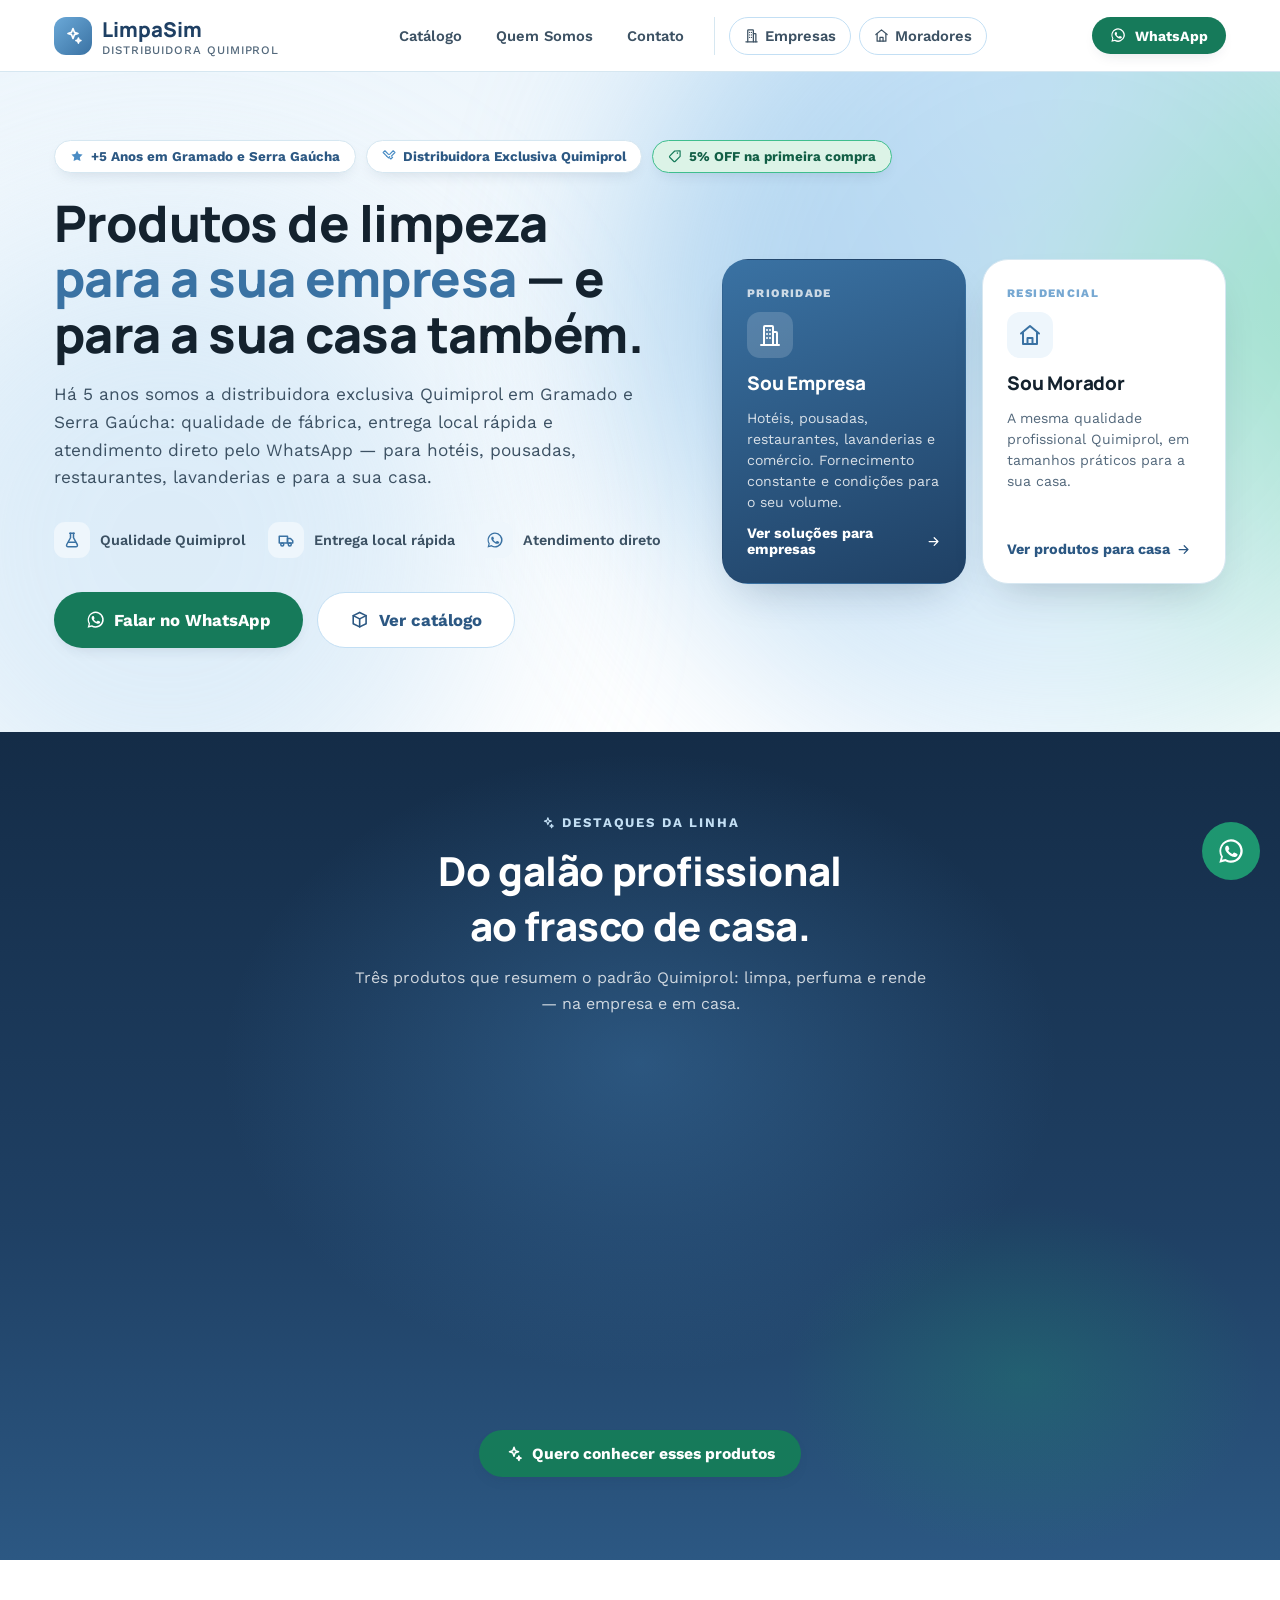
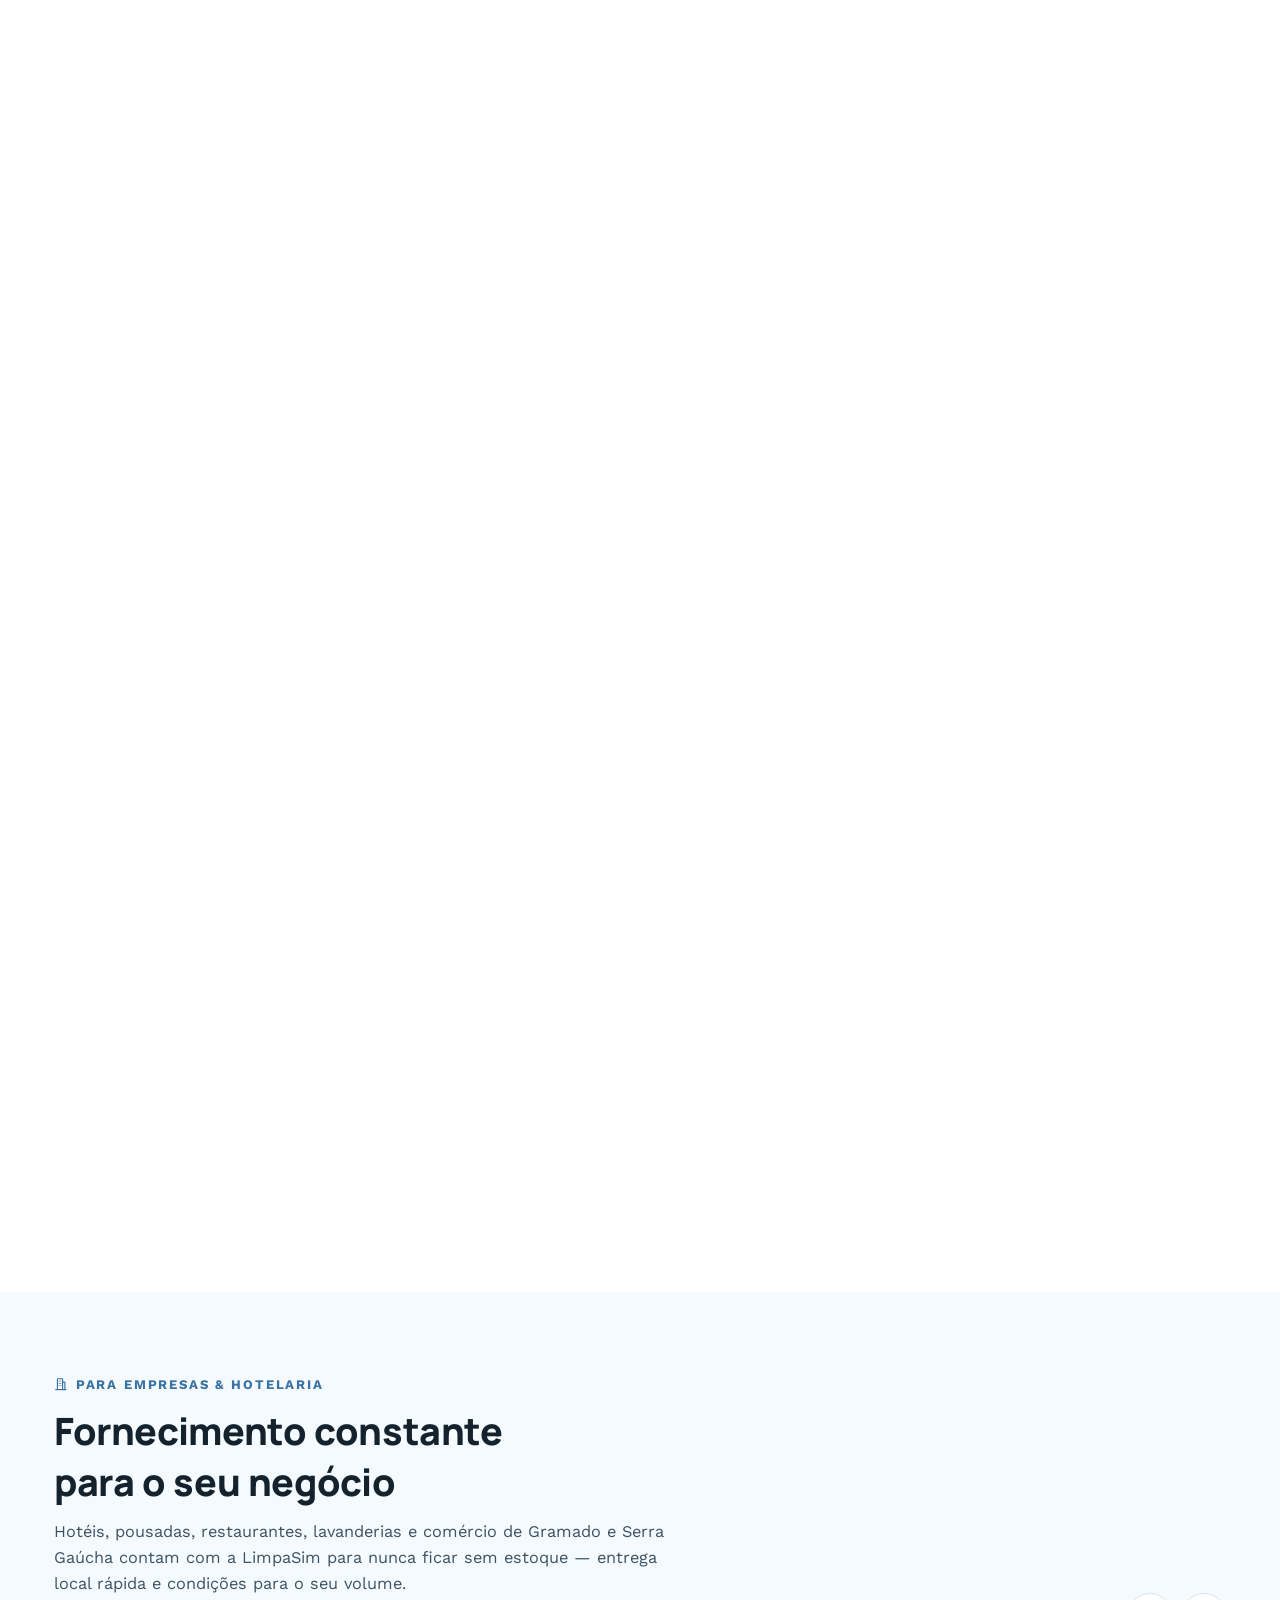
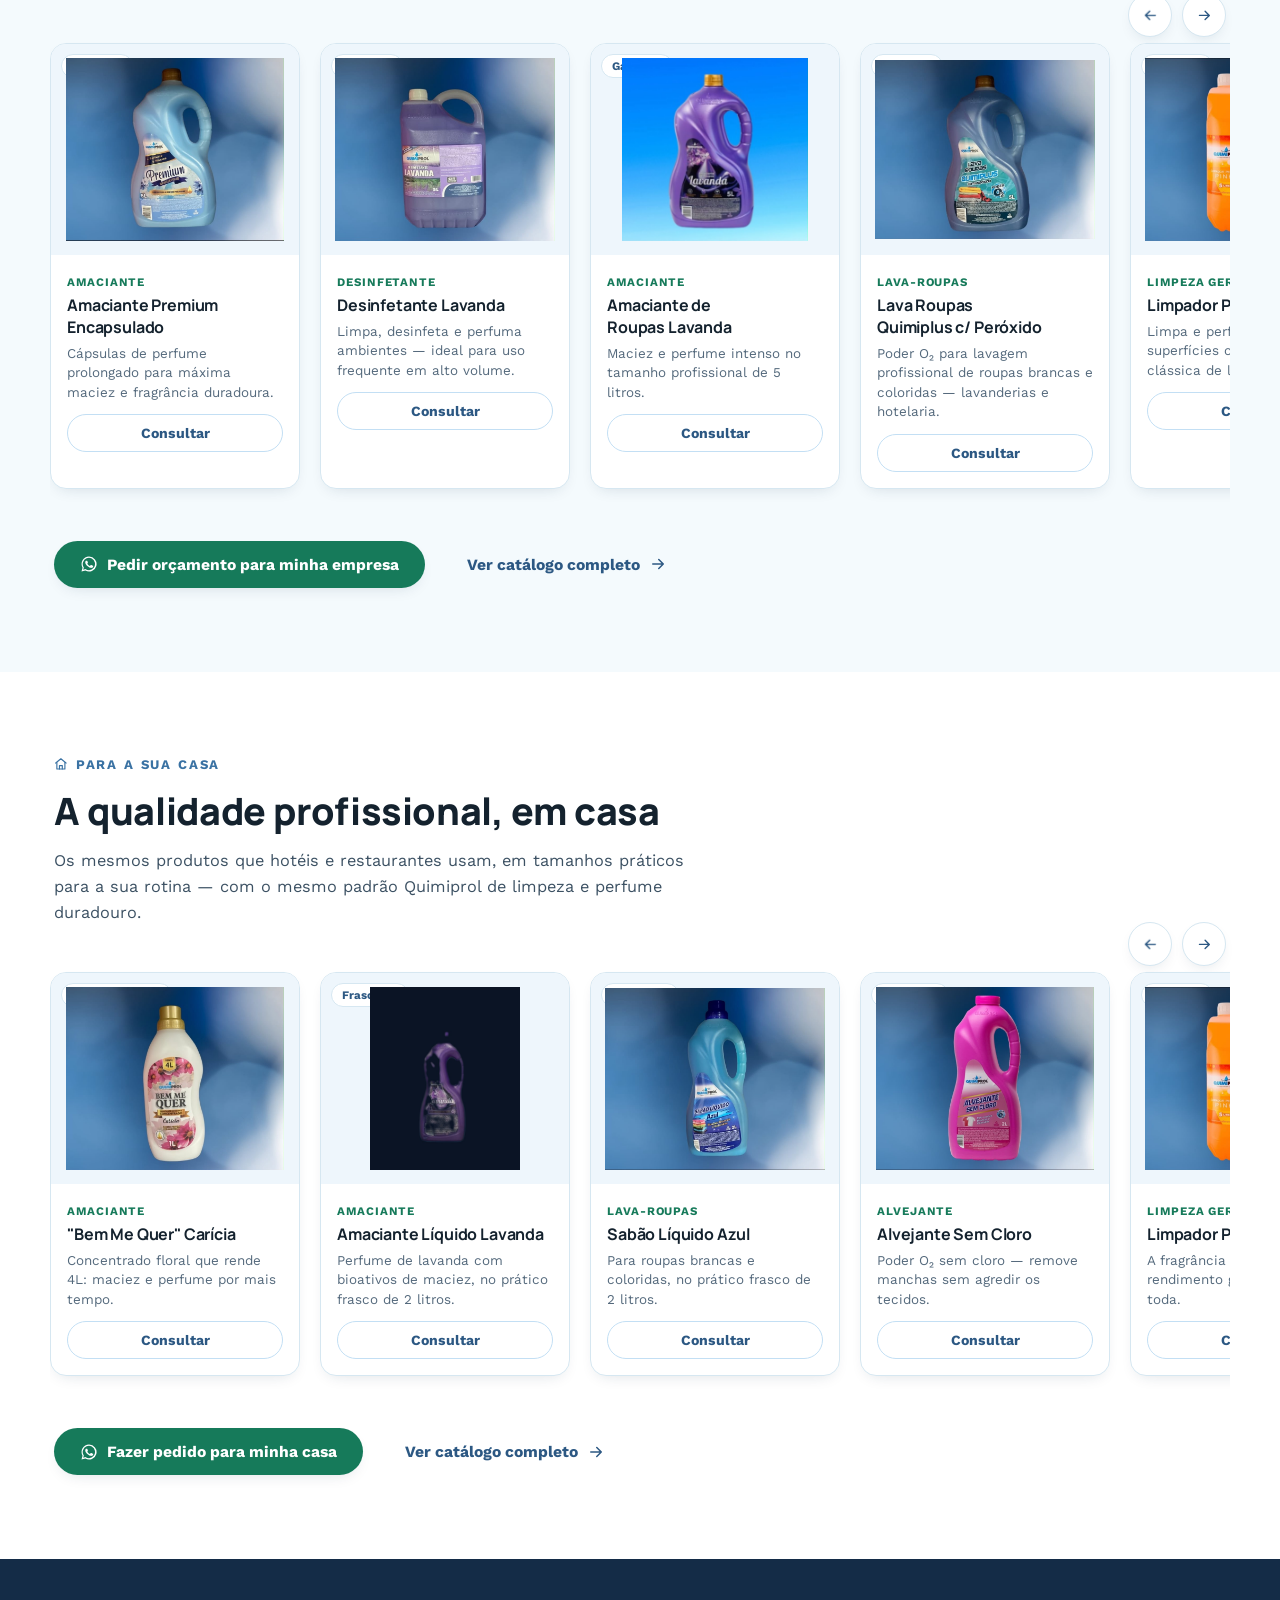
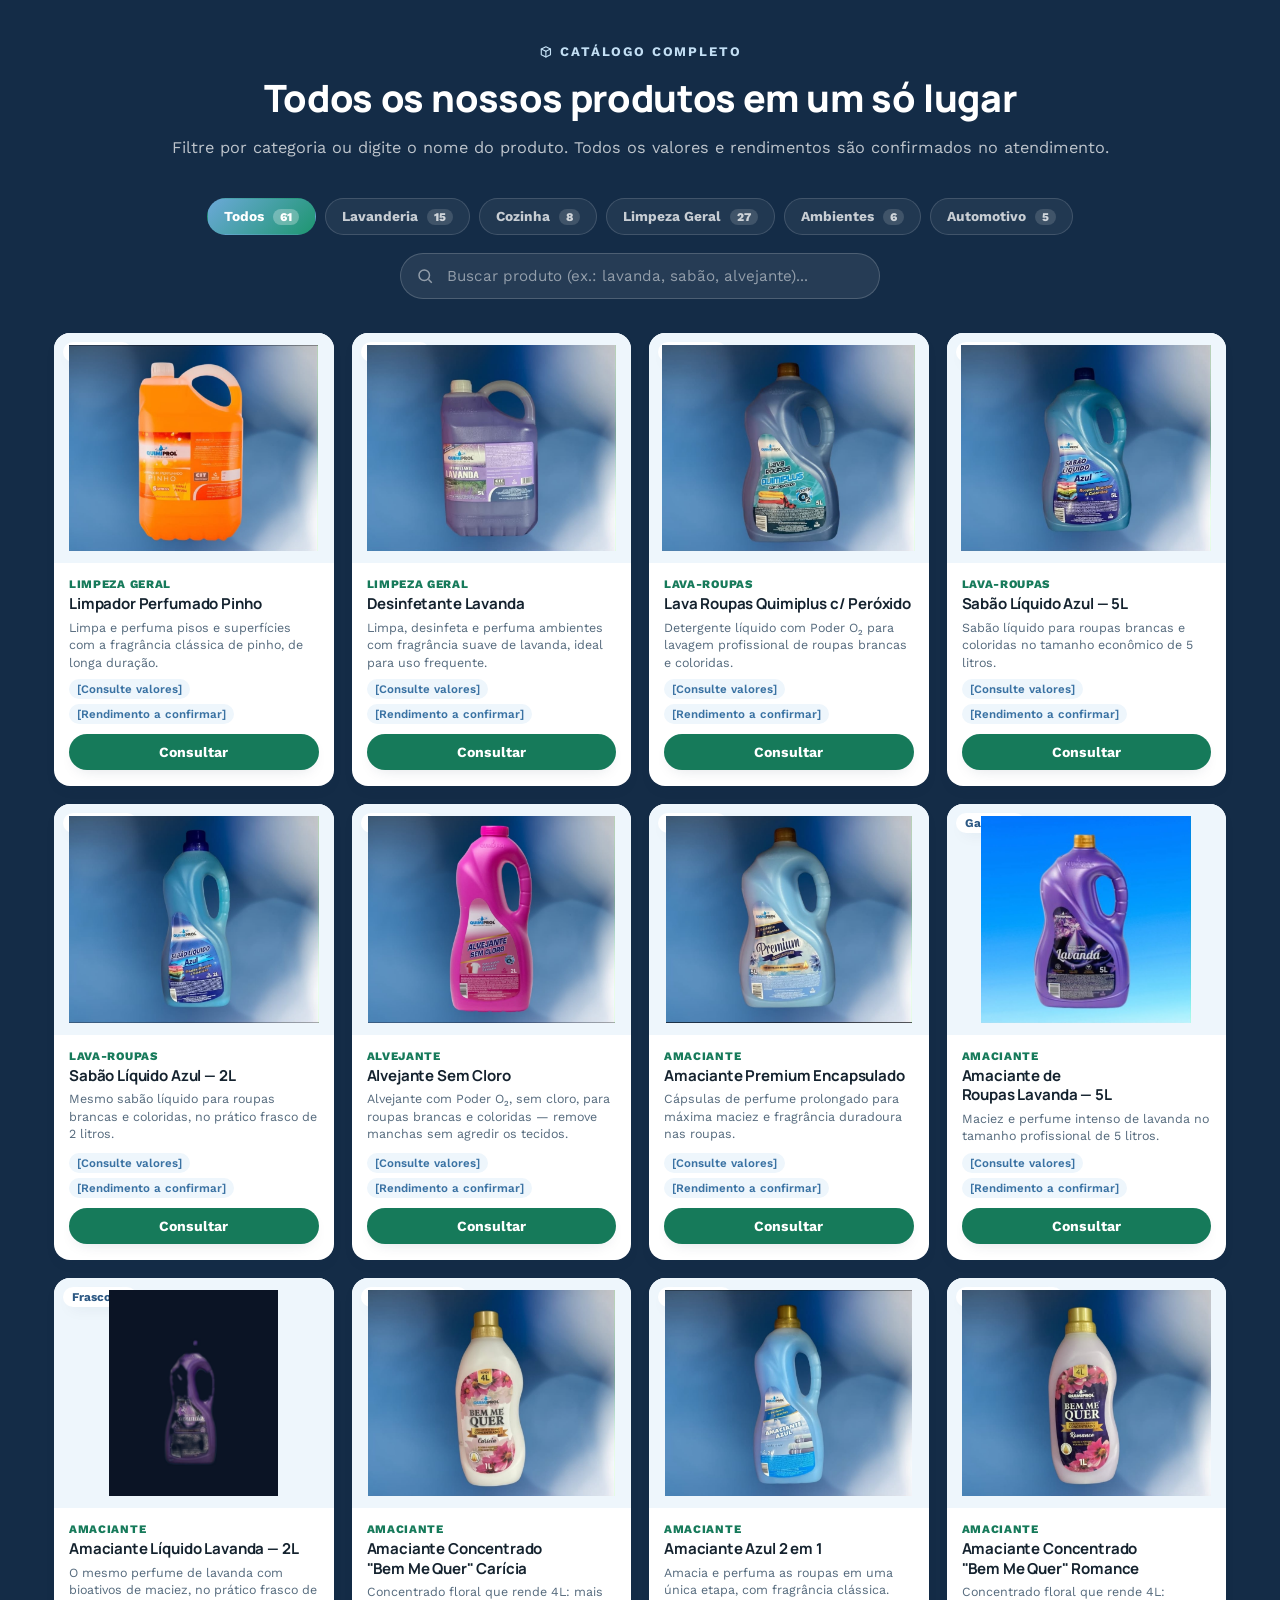
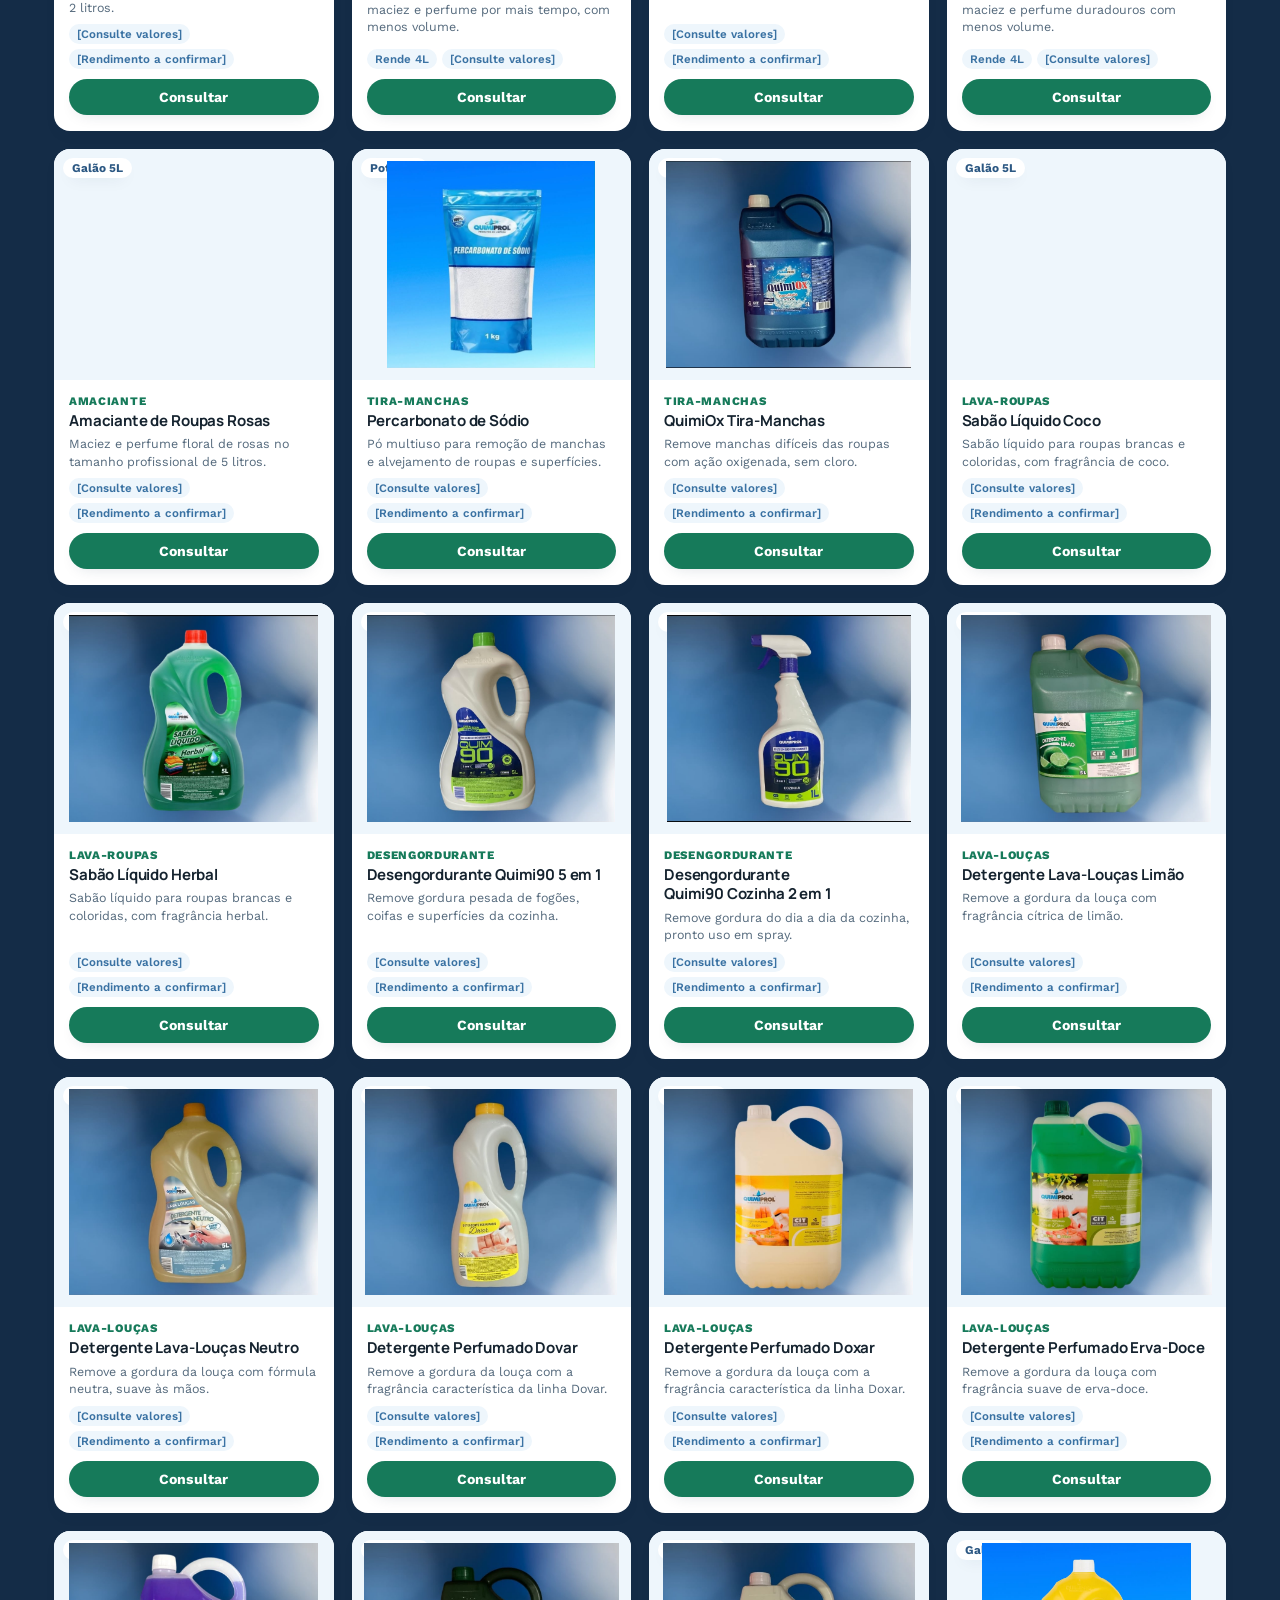
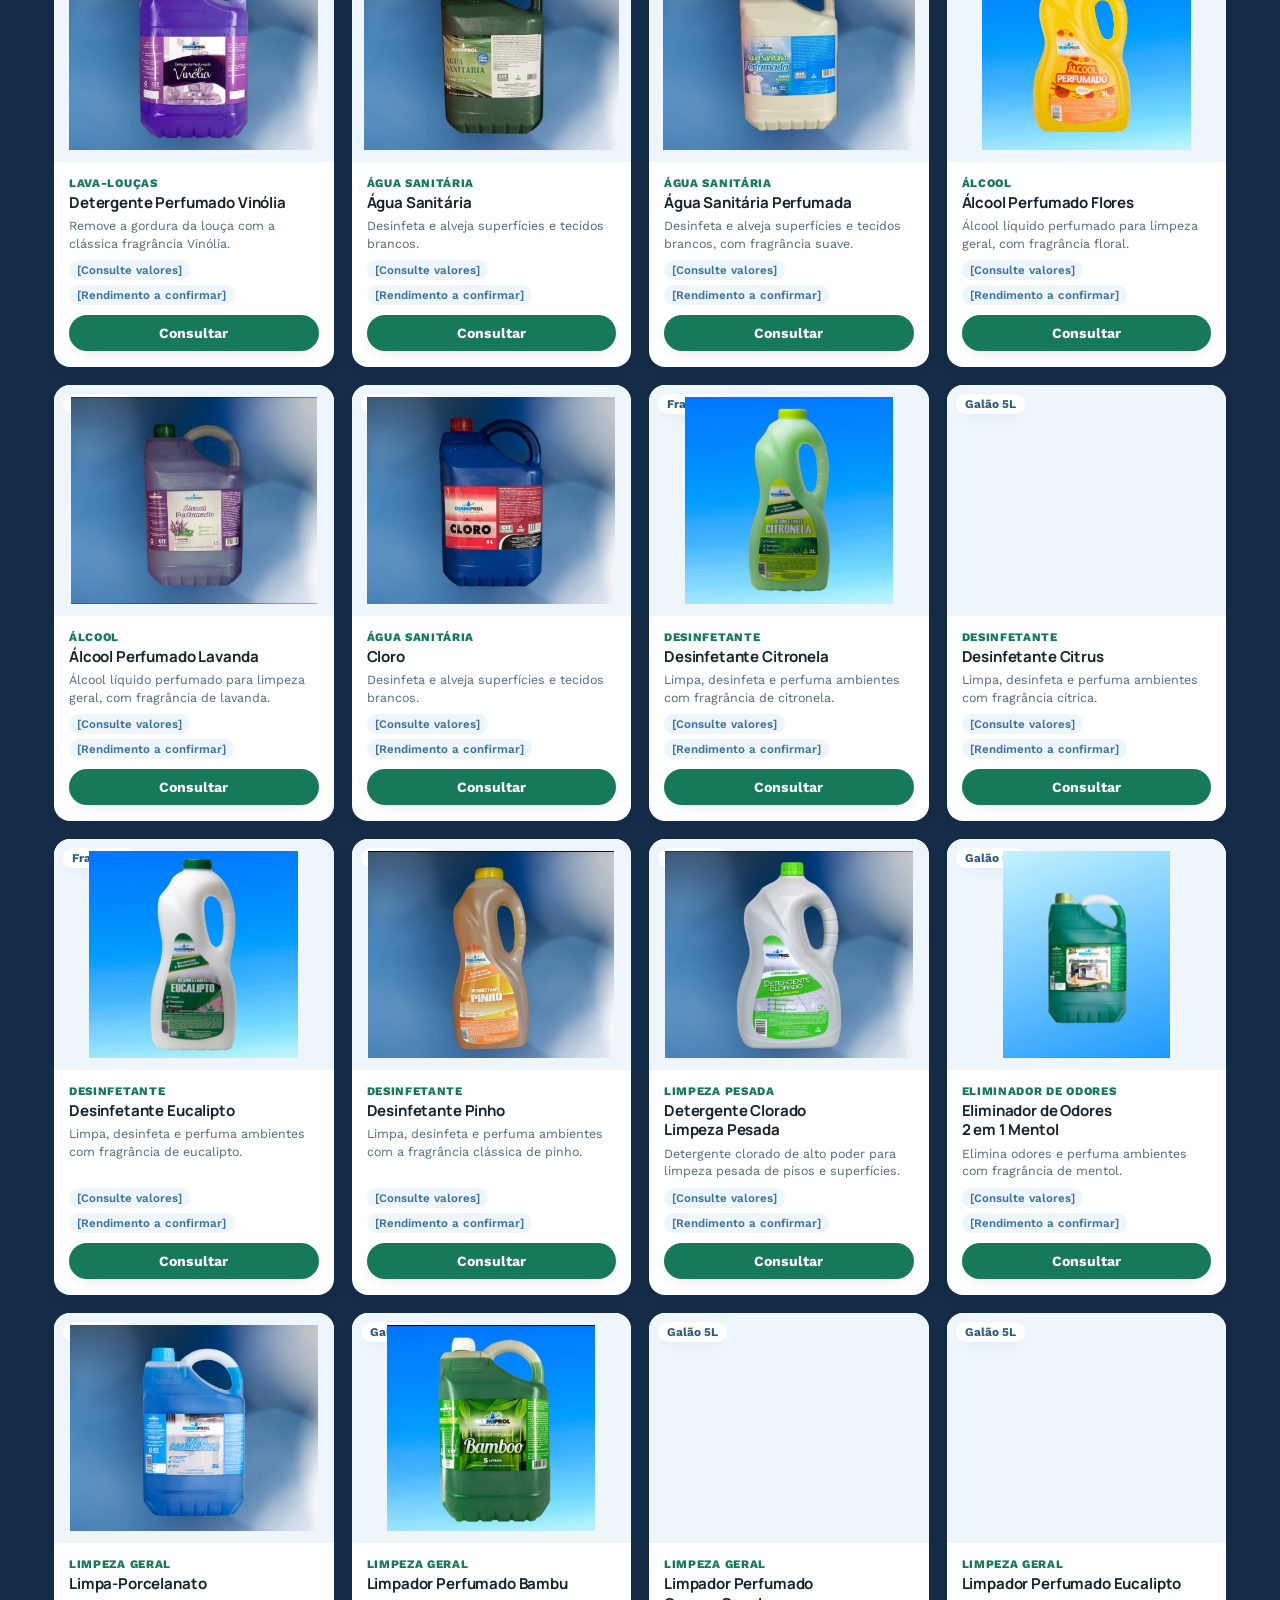
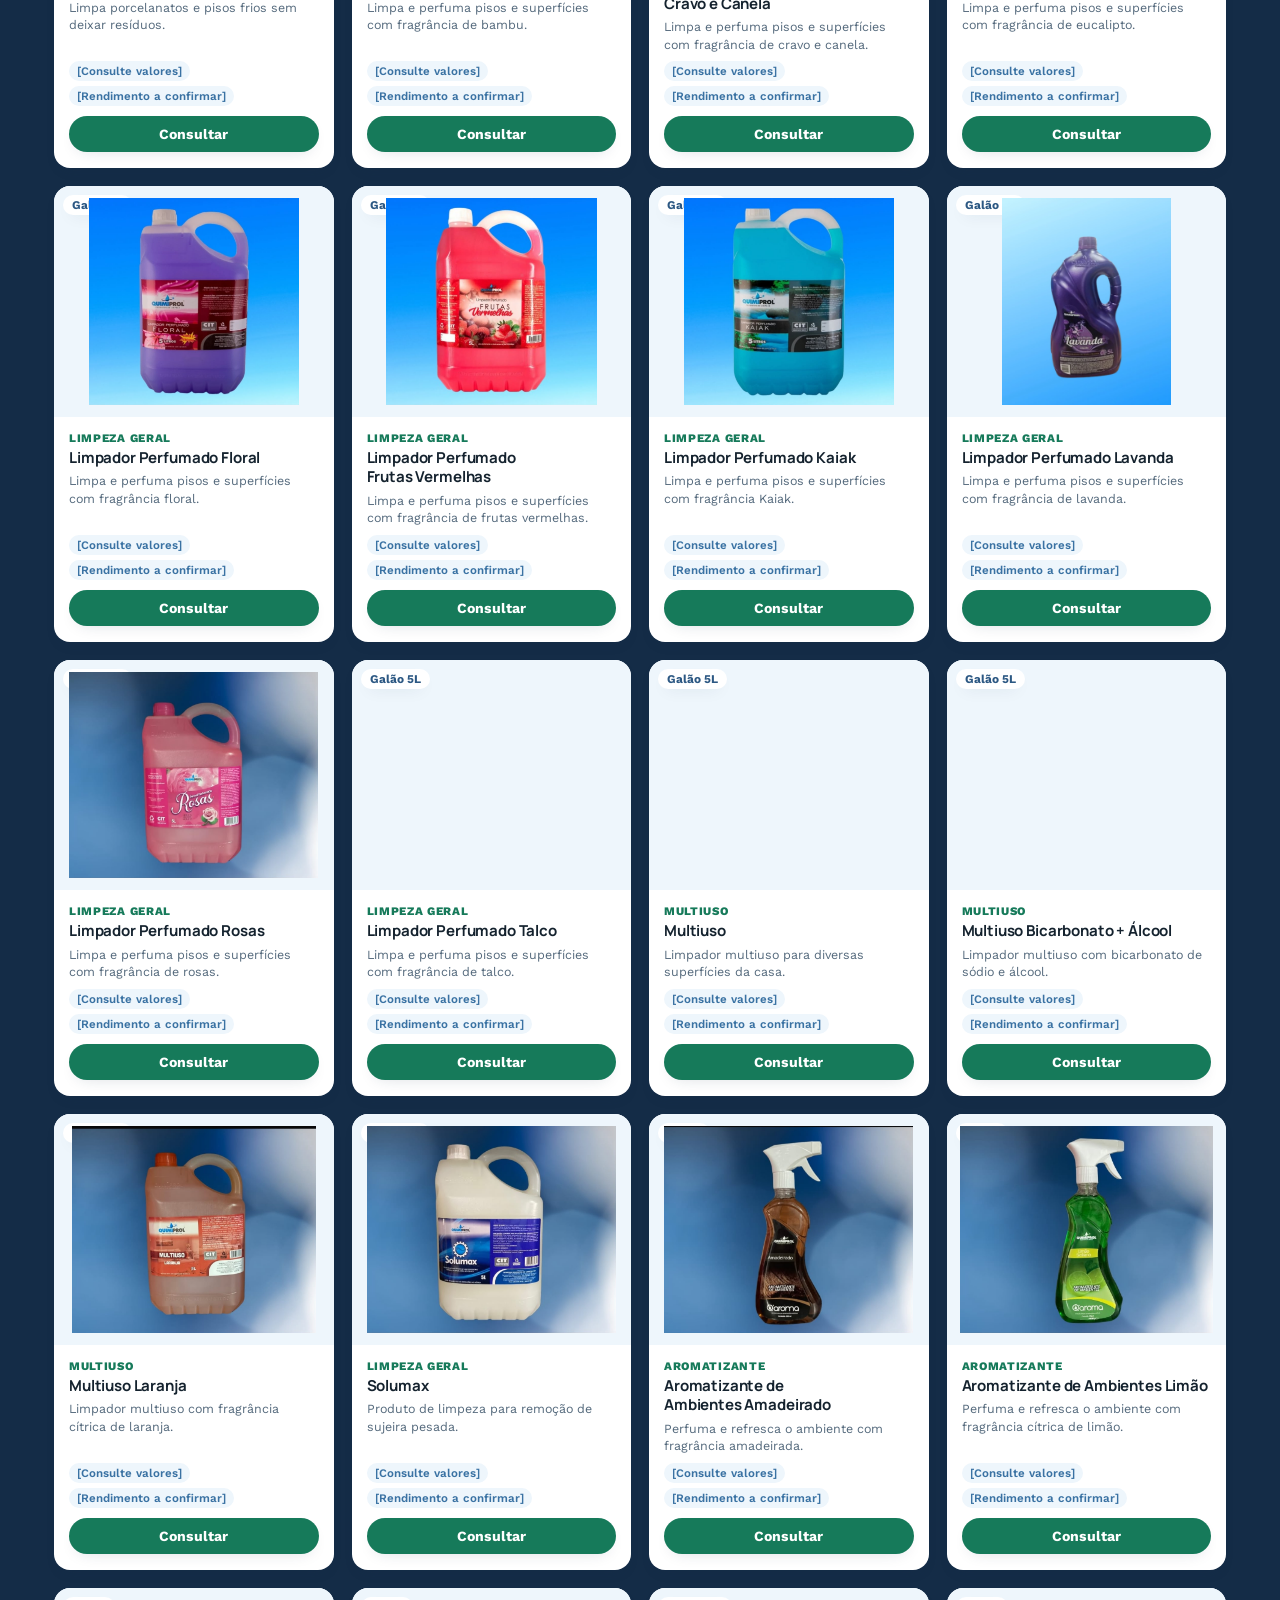
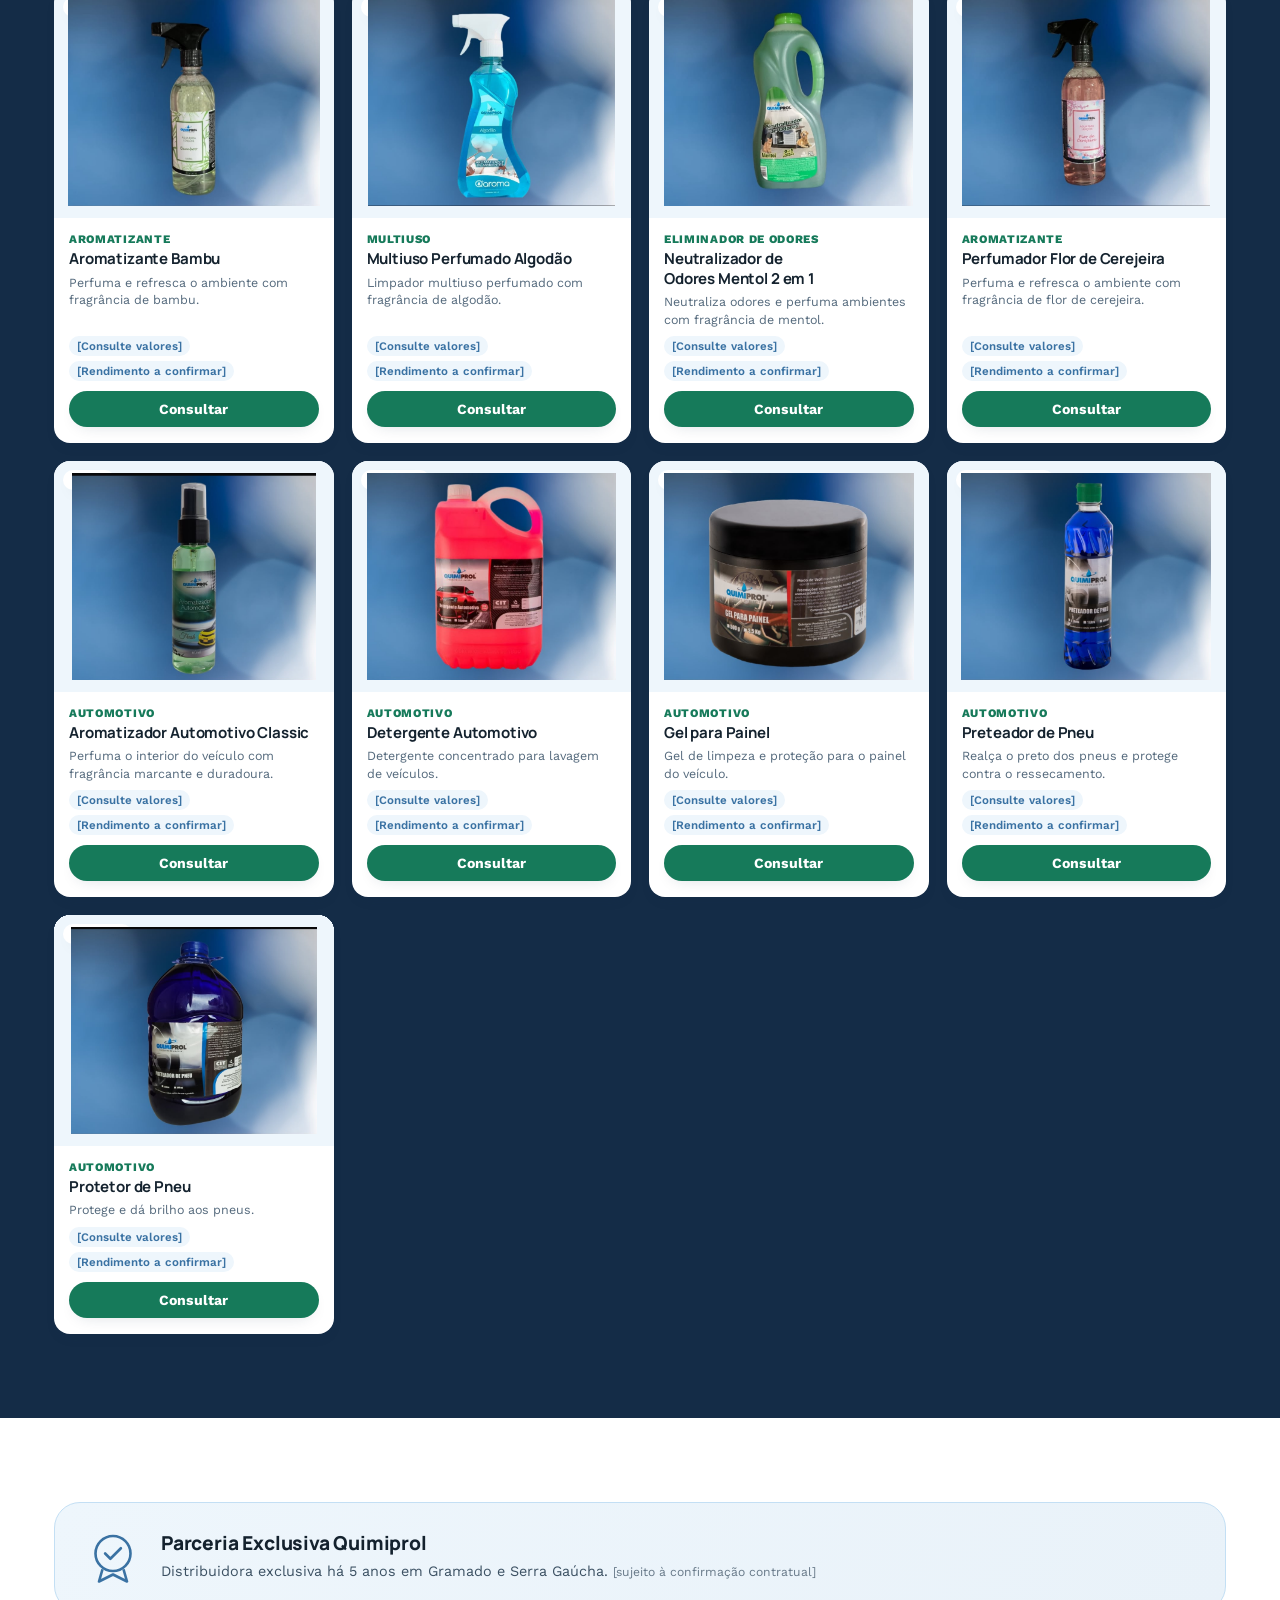
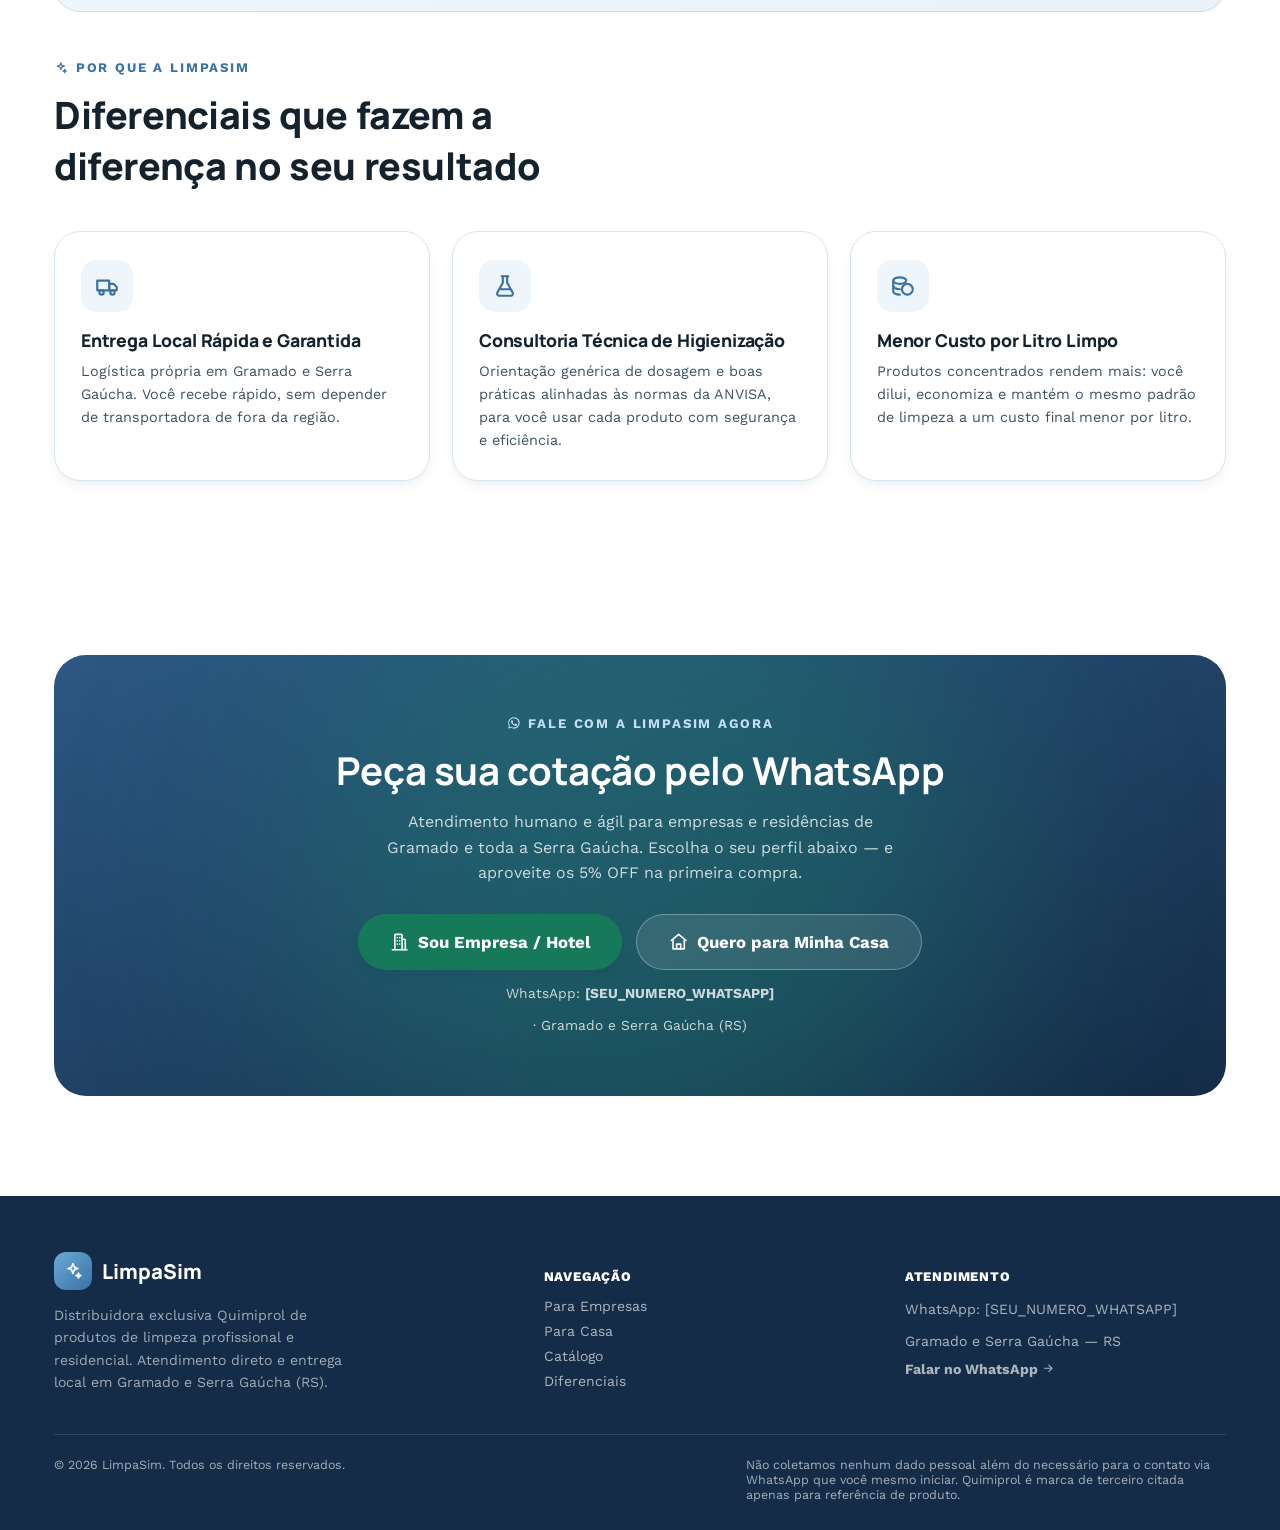
==== commit eab17c6e: "Rebuild the site 100% from scratch per the approved brief Full replacement of layout, copy, and visu" ====
--- a/index.html
+++ b/index.html
@@ -1,823 +1,556 @@
-<!DOCTYPE html>
+<!doctype html>
 <html lang="pt-BR">
 <head>
 <!-- TODO: confirmar autorização de uso da marca Quimiprol e da condição de "distribuidor exclusivo" com o fabricante antes de publicar -->
 
   <meta charset="UTF-8" />
-  <meta name="viewport" content="width=device-width, initial-scale=1.0" />
-
+  <meta name="viewport" content="width=device-width, initial-scale=1" />
   <title>LimpaSim — Distribuidora de Produtos de Limpeza em Gramado e Serra Gaúcha</title>
-  <meta name="description" content="LimpaSim: distribuidora de produtos de limpeza profissional e residencial em Gramado e Serra Gaúcha. Atendimento exclusivo via WhatsApp e entrega local rápida. Padrão hoteleiro para hotéis, pousadas, gastronomia, lavanderias e residências." />
-  <meta name="theme-color" content="#070f1e" />
-
-  <!-- Open Graph básico -->
-  <meta property="og:title" content="LimpaSim — Soluções em Limpeza Profissional e Residencial" />
-  <meta property="og:description" content="Distribuidora de produtos de limpeza de padrão hoteleiro em Gramado e Serra Gaúcha. Atendimento express via WhatsApp e entrega local garantida." />
+  <meta name="description" content="LimpaSim: distribuidora exclusiva Quimiprol para empresas (hotéis, pousadas, gastronomia, lavanderias) e residências em Gramado e Serra Gaúcha. 5% de desconto na primeira compra. Atendimento via WhatsApp." />
+  <link rel="canonical" href="https://www.limpasim.com.br/" />
   <meta property="og:type" content="website" />
-  <meta property="og:image" content="assets/produtos/pinho-5l.jpg" />
-  <!-- TODO: adicionar og:url e trocar og:image por imagem de compartilhamento própria/licenciada da LimpaSim (1200x630) -->
-
-  <!-- Favicon placeholder: gota d'água em SVG inline (identidade LimpaSim). TODO: substituir por favicon .ico/.png oficial -->
-  <link rel="icon" href="data:image/svg+xml,%3Csvg xmlns='http://www.w3.org/2000/svg' viewBox='0 0 32 32'%3E%3Cpath d='M16 3C11 11 7 15 7 20a9 9 0 0 0 18 0c0-5-4-9-9-17z' fill='%2338bdf8'/%3E%3C/svg%3E" />
-
-  <!-- Google Fonts: Fraunces (display serif, elegante) + Plus Jakarta Sans (corpo/UI) -->
-  <link rel="preconnect" href="https://fonts.googleapis.com" />
-  <link rel="preconnect" href="https://fonts.gstatic.com" crossorigin />
-  <link href="https://fonts.googleapis.com/css2?family=Fraunces:opsz,wght@9..144,400;9..144,500;9..144,600;9..144,700&family=Plus+Jakarta+Sans:wght@400;500;600;700;800&display=swap" rel="stylesheet" />
-
-  <!-- Dados estruturados schema.org LocalBusiness -->
+  <meta property="og:title" content="LimpaSim — Distribuidora Quimiprol em Gramado e Serra Gaúcha" />
+  <meta property="og:description" content="Produtos de limpeza para empresas e residências, com a qualidade Quimiprol e entrega local. 5% OFF na primeira compra." />
+  <meta name="theme-color" content="#4A8CC4" />
+
   <script type="application/ld+json">
   {
     "@context": "https://schema.org",
     "@type": "LocalBusiness",
     "name": "LimpaSim",
-    "description": "Distribuidora de produtos de limpeza profissional e residencial de padrão hoteleiro, com atendimento exclusivo em Gramado e Serra Gaúcha.",
-    "areaServed": [
-      { "@type": "City", "name": "Gramado", "addressRegion": "RS", "addressCountry": "BR" },
-      { "@type": "Place", "name": "Serra Gaúcha", "addressRegion": "RS", "addressCountry": "BR" }
-    ],
-    "address": {
-      "@type": "PostalAddress",
-      "addressLocality": "Gramado",
-      "addressRegion": "RS",
-      "addressCountry": "BR"
-    },
-    "priceRange": "$$",
-    "slogan": "Soluções em Limpeza Profissional e Residencial",
-    "knowsAbout": ["Higienização hoteleira", "Produtos de limpeza concentrados", "Limpeza residencial", "Lavanderia profissional"]
-    /* TODO: adicionar "telephone", "url", "image", "openingHours" e "geo" reais da LimpaSim */
+    "description": "Distribuidora exclusiva Quimiprol de produtos de limpeza profissional e residencial em Gramado e Serra Gaúcha.",
+    "areaServed": "Gramado e Serra Gaúcha, RS",
+    "priceRange": "$$"
   }
   </script>
 
+  <link rel="preconnect" href="https://fonts.googleapis.com" />
+  <link rel="preconnect" href="https://fonts.gstatic.com" crossorigin />
+  <link href="https://fonts.googleapis.com/css2?family=Manrope:wght@500;700;800&family=Work+Sans:wght@400;500;600;700&display=swap" rel="stylesheet" />
+
   <style>
     /* ============================================================
-       DESIGN TOKENS
+       RESET
+       ============================================================ */
+    *, *::before, *::after { box-sizing: border-box; }
+    html { scroll-behavior: smooth; }
+    @media (prefers-reduced-motion: reduce) {
+      html { scroll-behavior: auto; }
+      *, *::before, *::after { animation-duration: 0.001ms !important; animation-iteration-count: 1 !important; transition-duration: 0.001ms !important; scroll-behavior: auto !important; }
+    }
+    body { margin: 0; }
+    img { max-width: 100%; display: block; }
+    a { color: inherit; text-decoration: none; }
+    button { font: inherit; }
+    ul { list-style: none; margin: 0; padding: 0; }
+    h1, h2, h3, p { margin: 0; }
+
+    /* ============================================================
+       DESIGN TOKENS — paleta azul suave + verde de destaque
        ============================================================ */
     :root {
-      /* Azul Royal Profundo */
-      --royal-900: #0c4a6e;
-      --royal-700: #0369a1;
-      /* Ciano Iluminado */
-      --cyan-400: #38bdf8;
-      --cyan-600: #0284c7;
-      /* Fundos escuros */
-      --bg-950: #070f1e;
-      --bg-900: #0f172a;
-      /* Acento premium — dourado / champagne (usado só em detalhes) */
-      --gold: #d8b878;
-      --gold-soft: rgba(216, 184, 120, 0.16);
-      --gold-line: rgba(216, 184, 120, 0.35);
-      /* Superfícies vidro / texto */
-      --glass-bg: rgba(255, 255, 255, 0.05);
-      --glass-strong: rgba(255, 255, 255, 0.07);
-      --glass-border: rgba(255, 255, 255, 0.12);
-      --hairline: rgba(255, 255, 255, 0.08);
-      --text-hi: #f4f8fc;   /* alto contraste sobre fundo escuro */
-      --text-mid: #c6d5e4;  /* ~7:1 sobre #070f1e — AA garantido */
-      --text-soft: #9fb3c8; /* ~4.7:1 sobre #070f1e — AA garantido */
-      --accent-green: #22c55e; /* ponto verde / identidade "Sim" */
-
-      /* Tipografia */
-      --font-display: "Fraunces", Georgia, "Times New Roman", serif;
-      --font-body: "Plus Jakarta Sans", system-ui, sans-serif;
-
-      /* Ritmo de espaçamento (base 8px) */
-      --sp-1: 4px;  --sp-2: 8px;  --sp-3: 12px; --sp-4: 16px;
-      --sp-5: 24px; --sp-6: 32px; --sp-7: 48px; --sp-8: 64px;
-
-      --radius-lg: 22px;
+      /* azul suave — cor dominante em todo o site */
+      --blue-50:  #EEF6FC;
+      --blue-100: #DFEEFA;
+      --blue-200: #C3DFF4;
+      --blue-300: #99C7E8;
+      --blue-400: #6BA9D8;
+      --blue-500: #4A8CC4;
+      --blue-600: #3A72A3;
+      --blue-700: #2C5883;
+      --blue-800: #1F4064;
+      --blue-900: #142C47;
+
+      /* verde — destaque pontual (cupom, CTA, badges de valor) */
+      --green-100: #DCF3E7;
+      --green-400: #3FBE8E;
+      --green-500: #1E9670;
+      --green-600: #167A5A;
+      --green-700: #115E45;
+
+      /* neutros com viés azul (nunca cinza puro) */
+      --ink-900: #14222E;
+      --ink-700: #3C5163;
+      --ink-500: #54697C;
+      --ink-300: #A9BCC9;
+
+      --paper:      #FFFFFF;
+      --paper-tint: #F4FAFD;
+      --paper-tint2:#E9F2F9;
+      --line:       #D6E7F1;
+
+      --font-display: 'Manrope', system-ui, -apple-system, sans-serif;
+      --font-body: 'Work Sans', system-ui, -apple-system, sans-serif;
+
+      --radius-sm: 10px;
       --radius-md: 16px;
-      --radius-sm: 12px;
-      --maxw: 1200px;
+      --radius-lg: 26px;
+      --radius-pill: 999px;
+
+      --shadow-sm: 0 6px 16px -8px rgba(20,44,71,0.18);
+      --shadow-md: 0 20px 44px -20px rgba(20,44,71,0.28);
+      --shadow-lg: 0 30px 70px -24px rgba(20,44,71,0.32);
+
       --ease: cubic-bezier(0.22, 1, 0.36, 1);
-      --ease-fluid: cubic-bezier(0.4, 0, 0.2, 1);
-      --shadow-card: 0 12px 34px -14px rgba(2, 8, 23, 0.78);
-      --shadow-hover: 0 26px 52px -20px rgba(3, 105, 161, 0.6);
-      --shadow-soft: 0 2px 10px -4px rgba(2, 8, 23, 0.6);
-    }
-
-    /* ============================================================
-       RESET / BASE
-       ============================================================ */
-    *, *::before, *::after { box-sizing: border-box; margin: 0; padding: 0; }
-
-    html { scroll-behavior: smooth; -webkit-text-size-adjust: 100%; }
+      --header-h: 72px;
+    }
 
     body {
       font-family: var(--font-body);
-      background-color: var(--bg-950);
-      color: var(--text-mid);
-      line-height: 1.6;
+      color: var(--ink-900);
+      background: var(--paper);
+      -webkit-font-smoothing: antialiased;
       overflow-x: hidden;
-      -webkit-font-smoothing: antialiased;
-      text-rendering: optimizeLegibility;
-      /* Luzes de fundo radiais difusas (opacidade discreta 8–15%) */
-      background-image:
-        radial-gradient(60% 45% at 15% 0%, rgba(3, 105, 161, 0.15), transparent 60%),
-        radial-gradient(50% 40% at 92% 8%, rgba(56, 189, 248, 0.10), transparent 55%),
-        radial-gradient(70% 50% at 50% 100%, rgba(12, 74, 110, 0.14), transparent 60%);
-      background-attachment: fixed;
-    }
-
-    h1, h2, h3, h4, .font-display {
-      font-family: var(--font-display);
-      color: var(--text-hi);
-      line-height: 1.12;
-      letter-spacing: -0.005em;
-      font-optical-sizing: auto;
-      font-weight: 600;
-    }
-    /* Nomes de produto e wordmark permanecem em sans para máxima legibilidade/crispness */
-    .product-name, .brand__name { font-family: var(--font-body); letter-spacing: -0.01em; }
-
-    a { color: inherit; text-decoration: none; }
-    img, svg { display: block; max-width: 100%; }
-    button { font-family: inherit; cursor: pointer; border: none; background: none; color: inherit; }
-
-    /* Foco visível acessível para navegação por teclado */
-    a:focus-visible, button:focus-visible, input:focus-visible, [tabindex]:focus-visible {
-      outline: 3px solid var(--cyan-400);
-      outline-offset: 3px;
-      border-radius: 6px;
-    }
-
-    .container { width: 100%; max-width: var(--maxw); margin-inline: auto; padding-inline: clamp(16px, 4vw, 32px); }
-
-    .visually-hidden {
-      position: absolute; width: 1px; height: 1px; padding: 0; margin: -1px;
-      overflow: hidden; clip: rect(0 0 0 0); white-space: nowrap; border: 0;
-    }
-
-    /* Link "pular para conteúdo" (acessibilidade) */
-    .skip-link {
-      position: absolute; left: 12px; top: -60px; z-index: 200;
-      background: var(--cyan-600); color: #fff; padding: 10px 18px; border-radius: 10px;
-      font-weight: 600; transition: top 0.2s var(--ease);
-    }
-    .skip-link:focus { top: 12px; }
+    }
+    .container { max-width: 1220px; margin: 0 auto; padding: 0 24px; }
+    /* Âncoras internas (nav/menu) não podem ficar atrás do header sticky */
+    section[id] { scroll-margin-top: var(--header-h); }
+    h1, h2, h3 { font-family: var(--font-display); text-wrap: balance; letter-spacing: -0.01em; }
+    p { line-height: 1.6; color: var(--ink-700); }
+    .visually-hidden { position: absolute; width: 1px; height: 1px; padding: 0; margin: -1px; overflow: hidden; clip: rect(0,0,0,0); white-space: nowrap; border: 0; }
+    a:focus-visible, button:focus-visible, input:focus-visible {
+      outline: 2.5px solid var(--blue-600); outline-offset: 3px; border-radius: 4px;
+    }
+
+    .eyebrow {
+      display: inline-flex; align-items: center; gap: 8px;
+      font-family: var(--font-body); font-weight: 700; font-size: 0.82rem;
+      letter-spacing: 0.14em; text-transform: uppercase; color: var(--blue-600);
+    }
+    .ic { width: 1.05em; height: 1.05em; flex: 0 0 auto; stroke: currentColor; stroke-width: 2; fill: none; stroke-linecap: round; stroke-linejoin: round; }
+    .ic--fill { fill: currentColor; stroke: none; }
+
+    .btn {
+      display: inline-flex; align-items: center; justify-content: center; gap: 9px;
+      padding: 14px 26px; border-radius: var(--radius-pill); max-width: 100%;
+      font-family: var(--font-body); font-weight: 700; font-size: 0.98rem;
+      border: none; cursor: pointer; transition: transform 0.25s var(--ease), box-shadow 0.25s var(--ease), background 0.2s var(--ease);
+      text-align: center;
+    }
+    .btn .ic { width: 1.15em; height: 1.15em; }
+    .btn-primary { background: var(--green-600); color: #fff; box-shadow: var(--shadow-sm); }
+    .btn-primary:hover { background: var(--green-700); transform: translateY(-2px); box-shadow: var(--shadow-md); }
+    .btn-secondary { background: var(--paper); color: var(--blue-700); border: 1.5px solid var(--blue-200); }
+    .btn-secondary:hover { border-color: var(--blue-400); background: var(--blue-50); transform: translateY(-2px); }
+    .btn-ghost { background: transparent; color: var(--blue-700); }
+    .btn-sm { padding: 10px 18px; font-size: 0.88rem; }
+    .btn-lg { padding: 17px 32px; font-size: 1.05rem; }
 
     /* ============================================================
-       BOTÕES + EFEITO SHIMMER
+       REVEAL genérico (adaptado do kit-scroll-cinematografico)
        ============================================================ */
-    .btn {
-      position: relative;
-      display: inline-flex; align-items: center; justify-content: center; gap: 0.5em;
-      padding: 0.85em 1.4em;
-      border-radius: 999px;
-      font-weight: 700;
-      font-size: 0.98rem;
-      line-height: 1;
-      text-align: center;
-      overflow: hidden;
-      transition: transform 0.25s var(--ease), box-shadow 0.25s var(--ease), background 0.25s var(--ease);
-      isolation: isolate;
-    }
-    .btn:hover { transform: translateY(-2px); }
-    .btn:active { transform: translateY(0); }
-
-    /* Brilho diagonal (shimmer) que atravessa o botão */
-    .btn::after {
-      content: "";
-      position: absolute; inset: 0; z-index: -1;
-      background: linear-gradient(115deg, transparent 30%, rgba(255,255,255,0.35) 48%, transparent 66%);
-      transform: translateX(-120%);
-      transition: transform 0.7s var(--ease);
-    }
-    .btn:hover::after, .btn:focus-visible::after { transform: translateX(120%); }
-
-    .btn-primary {
-      background: linear-gradient(135deg, var(--cyan-600), var(--royal-700));
-      color: #ffffff;
-      box-shadow: 0 8px 24px -10px rgba(2, 132, 199, 0.9);
-    }
-    .btn-whats {
-      background: linear-gradient(135deg, #16a34a, #22c55e);
-      color: #04240f;
-      box-shadow: 0 8px 24px -10px rgba(34, 197, 94, 0.85);
-    }
-    .btn-ghost {
-      background: var(--glass-bg);
-      border: 1px solid var(--glass-border);
-      color: var(--text-hi);
-      backdrop-filter: blur(8px);
-    }
-    .btn-ghost:hover { background: rgba(255,255,255,0.09); }
-
-    .btn-sm { padding: 0.68em 1.1em; font-size: 0.9rem; }
+    [data-reveal] {
+      opacity: 0; transform: translateY(22px); filter: blur(6px);
+      transition: opacity 700ms cubic-bezier(0.16,1,0.3,1), transform 700ms cubic-bezier(0.16,1,0.3,1), filter 700ms cubic-bezier(0.16,1,0.3,1);
+      transition-delay: var(--reveal-delay, 0ms);
+    }
+    [data-reveal].is-in { opacity: 1; transform: none; filter: none; }
+    @media (prefers-reduced-motion: reduce) { [data-reveal] { opacity: 1; transform: none; filter: none; transition: none; } }
 
     /* ============================================================
-       HEADER FIXO (80px -> 60px ao rolar)
+       HEADER
        ============================================================ */
     .site-header {
-      position: sticky; top: 0; z-index: 100;
-      height: 80px;
+      position: sticky; top: 0; z-index: 100; height: var(--header-h);
       display: flex; align-items: center;
-      /* Fallback de cor sólida caso backdrop-filter não seja suportado */
-      background: rgba(7, 15, 30, 0.92);
-      border-bottom: 1px solid transparent;
-      transition: height 0.35s var(--ease), background 0.35s var(--ease), border-color 0.35s var(--ease);
-    }
-    @supports (backdrop-filter: blur(1px)) {
-      .site-header { background: rgba(7, 15, 30, 0.55); backdrop-filter: blur(16px) saturate(140%); }
-    }
-    .site-header.scrolled {
-      height: 60px;
-      background: rgba(7, 15, 30, 0.97);
-      border-bottom-color: var(--glass-border);
-      box-shadow: 0 8px 24px -12px rgba(2, 8, 23, 0.6);
-    }
-    @supports (backdrop-filter: blur(1px)) {
-      /* Opacidade alta o suficiente para nunca deixar o conteúdo abaixo (títulos grandes) "vazar" pelo blur */
-      .site-header.scrolled { background: rgba(7, 15, 30, 0.9); backdrop-filter: blur(20px) saturate(140%); }
-    }
-
+      background: rgba(255,255,255,0.88); backdrop-filter: blur(14px) saturate(1.4);
+      border-bottom: 1px solid var(--line);
+      transition: box-shadow 0.3s var(--ease);
+    }
+    .site-header.is-scrolled { box-shadow: var(--shadow-sm); }
     .header-inner { display: flex; align-items: center; justify-content: space-between; gap: 20px; width: 100%; }
-
-    /* Logo LimpaSim (SVG original — gota + folha, marca própria do cliente) */
-    .brand { display: flex; align-items: center; gap: 10px; flex-shrink: 0; }
-    .brand__mark { width: 34px; height: 34px; flex-shrink: 0; }
-    .brand__name { font-family: var(--font-body); font-weight: 800; font-size: 1.35rem; letter-spacing: -0.02em; }
-    .brand__name .limpa { color: var(--cyan-400); }
-    .brand__name .sim { color: var(--accent-green); }
-    .brand__tag { display: block; font-family: "Plus Jakarta Sans", sans-serif; font-size: 0.7rem; letter-spacing: 0.2em; color: var(--text-soft); font-weight: 600; margin-top: -1px; }
-
-    .nav { display: flex; align-items: center; gap: 26px; }
-    .nav a { position: relative; font-weight: 600; font-size: 0.95rem; color: var(--text-mid); transition: color 0.2s var(--ease); white-space: nowrap; }
-    .nav a:hover { color: var(--text-hi); }
-    /* Sublinhado dourado fino no hover — detalhe editorial */
-    .nav a::after { content: ""; position: absolute; left: 0; right: 0; bottom: -6px; height: 1px; background: var(--gold); transform: scaleX(0); transform-origin: left; transition: transform 0.28s var(--ease); }
-    .nav a:hover::after { transform: scaleX(1); }
-
-    .header-badge {
-      display: inline-flex; align-items: center; gap: 6px;
-      font-size: 0.78rem; font-weight: 600; color: var(--cyan-400);
-      background: rgba(56, 189, 248, 0.10);
-      border: 1px solid rgba(56, 189, 248, 0.28);
-      padding: 6px 12px; border-radius: 999px; white-space: nowrap;
-    }
-
-    .header-actions { display: flex; align-items: center; gap: 14px; }
-
-    /* Botão hambúrguer (mobile) */
-    .nav-toggle { display: none; width: 42px; height: 42px; border-radius: 12px; border: 1px solid var(--glass-border); background: var(--glass-bg); align-items: center; justify-content: center; }
-    .nav-toggle svg { width: 22px; height: 22px; }
-
-    /* ============================================================
-       SEÇÕES GERAIS
-       ============================================================ */
-    section { position: relative; padding-block: clamp(64px, 9vw, 110px); }
-    .section-head { max-width: 720px; margin-bottom: 44px; }
-    .eyebrow {
-      display: inline-flex; align-items: center; gap: 8px;
-      font-size: 0.8rem; font-weight: 700; letter-spacing: 0.14em; text-transform: uppercase;
-      color: var(--cyan-400); margin-bottom: 14px;
-    }
-    .section-head h2 { font-size: clamp(1.9rem, 4vw, 2.9rem); font-weight: 500; letter-spacing: -0.015em; }
-    .section-head p { margin-top: 14px; font-size: 1.05rem; color: var(--text-soft); }
-
-    /* Cartão de vidro base */
-    .glass {
-      background: var(--glass-bg);
-      border: 1px solid var(--glass-border);
-      border-radius: var(--radius-lg);
-      backdrop-filter: blur(10px);
-      box-shadow: var(--shadow-card);
-    }
+    .brand { display: flex; align-items: center; gap: 10px; font-family: var(--font-display); font-weight: 800; font-size: 1.28rem; color: var(--blue-800); }
+    .brand-mark { width: 38px; height: 38px; border-radius: 12px; background: linear-gradient(135deg, var(--blue-400), var(--blue-600)); display: grid; place-items: center; color: #fff; flex-shrink: 0; }
+    .brand-mark .ic { width: 20px; height: 20px; }
+    .brand small { display: block; font-family: var(--font-body); font-weight: 500; font-size: 0.72rem; letter-spacing: 0.08em; text-transform: uppercase; color: var(--ink-500); }
+
+    .main-nav { display: flex; align-items: center; gap: 6px; }
+    .main-nav a {
+      padding: 9px 14px; border-radius: var(--radius-pill); font-weight: 600; font-size: 0.92rem;
+      color: var(--ink-700); transition: background 0.2s var(--ease), color 0.2s var(--ease);
+    }
+    .main-nav a:hover { background: var(--blue-50); color: var(--blue-700); }
+    .audience-pills { display: flex; gap: 8px; margin-left: 10px; padding-left: 14px; border-left: 1px solid var(--line); }
+    .audience-pill {
+      display: inline-flex; align-items: center; gap: 6px; padding: 8px 14px; border-radius: var(--radius-pill);
+      font-weight: 700; font-size: 0.86rem; border: 1.5px solid var(--blue-200); color: var(--blue-700);
+      transition: all 0.2s var(--ease);
+    }
+    .audience-pill:hover { background: var(--blue-500); border-color: var(--blue-500); color: #fff; }
+    .audience-pill .ic { width: 15px; height: 15px; }
+
+    .header-actions { display: flex; align-items: center; gap: 12px; }
+    .menu-toggle { display: none; width: 44px; height: 44px; border-radius: var(--radius-sm); border: 1px solid var(--line); background: var(--paper); align-items: center; justify-content: center; }
+    .menu-toggle .ic { width: 22px; height: 22px; color: var(--blue-700); }
+
+    @media (max-width: 980px) {
+      .main-nav { display: none; }
+      .menu-toggle { display: inline-flex; }
+    }
+    /* Abaixo de 640px, brand + botão WhatsApp + toggle não cabem numa linha
+       só (causava overflow horizontal real, medido). O WhatsApp continua
+       acessível pelo botão flutuante e dentro do menu mobile. */
+    @media (max-width: 640px) {
+      .header-actions .btn { display: none; }
+    }
+
+    /* Menu mobile (painel deslizante) */
+    .mobile-nav {
+      position: fixed; inset: 0; z-index: 200; background: rgba(20,44,71,0.35); backdrop-filter: blur(2px);
+      opacity: 0; pointer-events: none; transition: opacity 0.3s var(--ease);
+    }
+    .mobile-nav.is-open { opacity: 1; pointer-events: auto; }
+    .mobile-nav-panel {
+      position: absolute; top: 0; right: 0; height: 100%; width: min(340px, 86vw);
+      background: var(--paper); box-shadow: var(--shadow-lg); padding: 24px;
+      transform: translateX(100%); transition: transform 0.35s var(--ease);
+      display: flex; flex-direction: column; gap: 22px; overflow-y: auto;
+    }
+    .mobile-nav.is-open .mobile-nav-panel { transform: translateX(0); }
+    .mobile-nav-close { align-self: flex-end; width: 40px; height: 40px; border-radius: var(--radius-pill); border: 1px solid var(--line); background: var(--paper-tint); display: grid; place-items: center; }
+    .mobile-nav-panel a { display: block; padding: 12px 4px; font-weight: 600; font-size: 1.05rem; color: var(--ink-900); border-bottom: 1px solid var(--line); }
+    .mobile-audience { display: flex; flex-direction: column; gap: 10px; }
+    .mobile-audience .audience-pill { justify-content: center; padding: 13px; }
 
     /* ============================================================
        HERO
        ============================================================ */
-    .hero { padding-top: clamp(48px, 7vw, 80px); overflow: hidden; }
-    .hero-grid { display: grid; grid-template-columns: 1.05fr 0.95fr; gap: clamp(32px, 5vw, 64px); align-items: center; }
-
-    .hero-badge {
-      display: inline-flex; align-items: center; gap: 10px;
-      background: var(--glass-bg); border: 1px solid var(--glass-border);
-      border-radius: 999px; padding: 8px 16px; font-size: 0.86rem; font-weight: 600; color: var(--text-hi);
-    }
-    .pulse-dot { width: 10px; height: 10px; border-radius: 50%; background: var(--accent-green); box-shadow: 0 0 0 0 rgba(34,197,94,0.6); animation: pulse 2s infinite; flex-shrink: 0; }
-    @keyframes pulse {
-      0%   { box-shadow: 0 0 0 0 rgba(34,197,94,0.55); }
-      70%  { box-shadow: 0 0 0 12px rgba(34,197,94,0); }
-      100% { box-shadow: 0 0 0 0 rgba(34,197,94,0); }
-    }
-
-    .hero h1 { font-size: clamp(2.4rem, 6.2vw, 4.3rem); font-weight: 500; margin: 22px 0 20px; letter-spacing: -0.02em; }
-    .hero h1 .grad {
-      font-style: italic; font-weight: 500;
-      background: linear-gradient(120deg, var(--cyan-400), #7dd3fc 55%, var(--royal-700));
-      -webkit-background-clip: text; background-clip: text; color: transparent;
-    }
-    .hero p.lead { font-size: 1.12rem; color: var(--text-mid); max-width: 540px; }
-    .hero-cta { display: flex; flex-wrap: wrap; gap: 14px; margin-top: 30px; }
-    .hero-trust { display: flex; flex-wrap: wrap; gap: 22px; margin-top: 34px; color: var(--text-soft); font-size: 0.9rem; }
-    .hero-trust span { display: inline-flex; align-items: center; gap: 8px; }
-    .hero-trust svg { width: 18px; height: 18px; color: var(--cyan-400); }
-
-    /* Card 3D flutuante com produtos */
-    .hero-visual { perspective: 1400px; padding-bottom: 26px; }
-    .float-card {
-      position: relative;
-      border-radius: var(--radius-lg);
-      padding: 30px;
-      background: linear-gradient(160deg, rgba(3,105,161,0.28), rgba(15,23,42,0.6));
-      border: 1px solid var(--glass-border);
-      box-shadow: 0 40px 80px -30px rgba(2, 132, 199, 0.5);
-      transform: rotateY(-9deg) rotateX(6deg);
-      transform-style: preserve-3d;
-      animation: float 6s ease-in-out infinite;
-      backdrop-filter: blur(12px);
-    }
-    @keyframes float {
-      0%, 100% { transform: rotateY(-9deg) rotateX(6deg) translateY(0); }
-      50%      { transform: rotateY(-9deg) rotateX(6deg) translateY(-14px); }
-    }
-    .float-card__label { display: block; font-size: 0.72rem; letter-spacing: 0.24em; text-transform: uppercase; color: var(--gold); font-weight: 700; }
-    .float-card__title { display: block; font-family: var(--font-display); font-weight: 600; font-size: 1.4rem; color: var(--text-hi); margin: 8px 0 22px; letter-spacing: -0.01em; line-height: 1.2; }
-    .float-products { display: grid; grid-template-columns: repeat(3, 1fr); gap: 14px; align-items: end; }
-    .mini-bottle { display: flex; flex-direction: column; align-items: center; justify-content: flex-end; gap: 10px; text-align: center; height: 120px; }
-    /* Recorte real (fundo removido): flutua puro, sem moldura, apoiado numa "prateleira" comum */
-    .mini-bottle img { max-width: 100%; max-height: 108px; width: auto; height: auto; object-fit: contain; filter: drop-shadow(0 10px 14px rgba(2,8,23,0.55)); transition: transform 0.4s var(--ease-fluid); }
-    .mini-bottle:hover img { transform: translateY(-4px) scale(1.04); }
-    .mini-bottle span { font-size: 0.72rem; color: var(--text-soft); font-weight: 600; }
-    .float-shelf { grid-column: 1 / -1; height: 1px; background: linear-gradient(90deg, transparent, var(--gold-line), transparent); margin-top: -4px; }
-    .float-note { margin-top: 20px; font-size: 0.78rem; color: var(--text-soft); border-top: 1px solid var(--glass-border); padding-top: 16px; }
-
-    /* Chip decorativo flutuante sobre o card */
-    .float-chip {
-      position: absolute; right: 18px; bottom: -20px;
-      background: rgba(7,15,30,0.9); border: 1px solid var(--glass-border);
-      border-radius: 14px; padding: 12px 16px; box-shadow: var(--shadow-card);
-      display: flex; align-items: center; gap: 10px; font-size: 0.82rem; font-weight: 700; color: var(--text-hi);
-    }
-    .float-chip svg { width: 22px; height: 22px; color: var(--accent-green); }
+    .hero {
+      position: relative; overflow: hidden; isolation: isolate;
+      padding: 68px 0 84px;
+    }
+    @property --angle { syntax: '<angle>'; initial-value: 0deg; inherits: false; }
+    .hero-ambient {
+      position: absolute; inset: 0; z-index: -1; overflow: hidden;
+      background: linear-gradient(180deg, var(--blue-50), var(--paper) 78%);
+    }
+    .hero-ambient::before {
+      content: ''; position: absolute; top: -30%; right: -18%; width: 70%; padding-bottom: 70%;
+      border-radius: 50%;
+      background: conic-gradient(from var(--angle) at 50% 50%, var(--blue-300), var(--green-400), var(--blue-200), var(--blue-400), var(--blue-300));
+      filter: blur(90px) saturate(1.15); opacity: 0.45;
+      animation: hero-rotate 26s linear infinite;
+    }
+    .hero-ambient::after {
+      content: ''; position: absolute; bottom: -20%; left: -12%; width: 50%; padding-bottom: 50%;
+      border-radius: 50%; background: var(--blue-200); filter: blur(100px); opacity: 0.55;
+    }
+    @keyframes hero-rotate { to { --angle: 360deg; } }
+    @media (prefers-reduced-motion: reduce) { .hero-ambient::before { animation: none; } }
+
+    .hero-top-badges { display: flex; flex-wrap: wrap; gap: 10px; margin-bottom: 22px; }
+    .badge-pill {
+      display: inline-flex; align-items: center; gap: 7px; padding: 8px 15px; border-radius: var(--radius-pill);
+      font-size: 0.84rem; font-weight: 700; background: var(--paper); border: 1px solid var(--line); color: var(--blue-700);
+      box-shadow: var(--shadow-sm);
+    }
+    .badge-pill .ic { color: var(--blue-500); }
+    .badge-pill--coupon { background: var(--green-100); border-color: var(--green-400); color: var(--green-700); }
+    .badge-pill--coupon .ic { color: var(--green-600); }
+
+    .hero-grid { display: grid; grid-template-columns: 1.1fr 0.9fr; gap: 52px; align-items: center; }
+    .hero h1 { font-size: clamp(2.1rem, 4.2vw, 3.15rem); font-weight: 800; color: var(--ink-900); line-height: 1.1; }
+    .hero h1 .accent { color: var(--blue-600); }
+    .hero-sub { margin-top: 20px; font-size: 1.08rem; max-width: 54ch; }
+
+    .hero-pillars { display: flex; flex-wrap: wrap; gap: 22px; margin-top: 30px; }
+    .hero-pillar { display: flex; align-items: center; gap: 10px; font-size: 0.9rem; font-weight: 600; color: var(--ink-700); }
+    .hero-pillar-ic { width: 36px; height: 36px; border-radius: 11px; background: var(--blue-50); color: var(--blue-600); display: grid; place-items: center; flex-shrink: 0; }
+    .hero-pillar-ic .ic { width: 18px; height: 18px; }
+
+    .hero-actions { display: flex; flex-wrap: wrap; gap: 14px; margin-top: 34px; }
+
+    /* Cartões de audiência — a primeira decisão do visitante */
+    .audience-cards { display: grid; grid-template-columns: 1fr 1fr; gap: 16px; }
+    .audience-card {
+      position: relative; display: flex; flex-direction: column; gap: 12px; padding: 26px 24px;
+      border-radius: var(--radius-lg); background: var(--paper); border: 1.5px solid var(--line);
+      box-shadow: var(--shadow-md); transition: transform 0.3s var(--ease), box-shadow 0.3s var(--ease), border-color 0.3s var(--ease);
+    }
+    .audience-card:hover { transform: translateY(-5px); border-color: var(--blue-300); box-shadow: var(--shadow-lg); }
+    .audience-card--primary { background: linear-gradient(160deg, var(--blue-600), var(--blue-800)); border-color: transparent; color: #fff; }
+    .audience-card--primary .audience-card-desc { color: rgba(255,255,255,0.82); }
+    .audience-card--primary .audience-card-ic { background: rgba(255,255,255,0.16); color: #fff; }
+    .audience-card-kicker { font-size: 0.72rem; font-weight: 800; letter-spacing: 0.12em; text-transform: uppercase; opacity: 0.75; }
+    .audience-card-ic { width: 46px; height: 46px; border-radius: 13px; background: var(--blue-50); color: var(--blue-600); display: grid; place-items: center; }
+    .audience-card-ic .ic { width: 24px; height: 24px; }
+    .audience-card h3 { font-size: 1.18rem; font-weight: 800; }
+    .audience-card-desc { font-size: 0.88rem; color: var(--ink-500); line-height: 1.5; }
+    .audience-card-cta { margin-top: auto; display: inline-flex; align-items: center; gap: 6px; font-weight: 700; font-size: 0.9rem; }
+    .audience-card--primary .audience-card-cta { color: #fff; }
+    .audience-card:not(.audience-card--primary) .audience-card-cta { color: var(--blue-700); }
+    .audience-card-cta .ic { transition: transform 0.25s var(--ease); }
+    .audience-card:hover .audience-card-cta .ic { transform: translateX(4px); }
+
+    @media (max-width: 980px) {
+      .hero-grid { grid-template-columns: 1fr; gap: 40px; }
+    }
+    @media (max-width: 560px) {
+      .audience-cards { grid-template-columns: 1fr; }
+    }
 
     /* ============================================================
-       VITRINE CINEMATOGRÁFICA (scroll-scrub com fotos reais)
-       Técnica: contêiner alto (250vh) + palco "pinned" (sticky, 100vh).
-       O progresso do scroll (0→1) é calculado via getBoundingClientRect
-       e aplicado como transform/opacity nas 3 fotos reais (recortes já
-       usados no site). SEM vídeo, SEM IA generativa, SEM canvas — só
-       fotos reais dos produtos Quimiprol já usados alhures no site.
-       Fallback sem JS/reduced-motion: os 3 produtos aparecem já
-       montados e parados (nenhuma etapa fica escondida).
+       VITRINE CINEMATOGRÁFICA — portal reveal adaptado do kit
+       (kit-scroll-cinematografico/recipes/portal-reveal), paleta azul/verde.
        ============================================================ */
-    .cine-showcase { position: relative; height: 230vh; }
-    .cine-stage {
-      /* top:60px (não 0) para o palco fixo nunca ficar atrás do header sticky */
-      position: sticky; top: 60px; height: calc(100vh - 60px); min-height: 480px;
+    .portal-track { position: relative; height: 240vh; }
+    .portal-stage {
+      position: sticky; top: var(--header-h); height: calc(100vh - var(--header-h)); min-height: 460px;
       display: flex; flex-direction: column; align-items: center; justify-content: center;
       overflow: hidden; isolation: isolate;
-    }
-    .cine-bg {
-      position: absolute; inset: 0; z-index: -1; pointer-events: none;
+      background: linear-gradient(180deg, var(--blue-900), var(--blue-800) 60%, var(--blue-700));
+    }
+    .portal-bg { position: absolute; inset: 0; z-index: -1; pointer-events: none;
       background:
-        radial-gradient(46% 50% at 50% 42%, rgba(3,105,161,0.16), transparent 68%),
-        radial-gradient(30% 34% at 78% 78%, rgba(216,184,120,0.08), transparent 62%);
-    }
-    .cine-copy { position: relative; z-index: 3; text-align: center; max-width: 640px; padding: 0 24px; margin-bottom: clamp(120px, 24vh, 300px); }
-    .cine-copy h2 { font-size: clamp(1.8rem, 4vw, 2.6rem); font-weight: 500; letter-spacing: -0.015em; }
-    .cine-copy p { margin-top: 14px; color: var(--text-mid); font-size: 1.02rem; }
-    .cine-products { position: absolute; inset: 0; z-index: 2; display: flex; align-items: center; justify-content: center; pointer-events: none; }
-    .cine-product {
-      position: absolute; bottom: 14%;
-      filter: drop-shadow(0 24px 34px rgba(2,8,23,0.6));
-      transition: transform 0.1s linear; /* suaviza jitter entre ticks de scroll; a jornada em si é feita via JS */
-    }
-    .cine-product img { display: block; height: clamp(190px, 30vw, 340px); width: auto; }
-    .cine-product--pinho  { height: clamp(190px, 30vw, 340px); }
-    .cine-product--alvejante { height: clamp(160px, 25vw, 300px); }
-    .cine-product--bmq { height: clamp(140px, 22vw, 260px); }
-    .cine-cta { position: relative; z-index: 3; margin-top: clamp(140px, 26vh, 320px); }
-
-    /* Estado final (sem JS / reduced-motion): trio já montado, nada escondido */
-    .cine-product--pinho     { transform: translate(-138px, 0) scale(1); opacity: 1; }
-    .cine-product--alvejante { transform: translate(148px, 18px) scale(0.9); opacity: 1; }
-    .cine-product--bmq       { transform: translate(2px, -46px) scale(0.78); opacity: 1; z-index: -1; }
-
-    /* Com JS ativo: a jornada de entrada é controlada via style inline (progress) */
-    html.js-motion .cine-showcase[data-cine-ready] .cine-product { transition: none; }
+        radial-gradient(48% 55% at 50% 40%, rgba(74,140,196,0.35), transparent 68%),
+        radial-gradient(30% 34% at 80% 78%, rgba(30,150,112,0.28), transparent 62%);
+    }
+    .portal-copy { position: relative; z-index: 3; text-align: center; max-width: 620px; padding: 0 24px; margin-bottom: clamp(110px, 22vh, 280px); color: #fff; }
+    .portal-copy .eyebrow { color: var(--blue-200); justify-content: center; }
+    .portal-copy .eyebrow .ic { color: var(--blue-200); }
+    .portal-copy h2 { font-size: clamp(1.7rem, 3.8vw, 2.5rem); font-weight: 800; margin-top: 10px; }
+    .portal-copy p { margin-top: 12px; color: rgba(255,255,255,0.78); font-size: 1rem; }
+    .portal-products { position: absolute; inset: 0; z-index: 2; display: flex; align-items: center; justify-content: center; pointer-events: none; }
+    .portal-product { position: absolute; bottom: 15%; filter: drop-shadow(0 24px 34px rgba(6,20,36,0.55)); }
+    .portal-product img { display: block; height: clamp(180px, 28vw, 320px); width: auto; }
+    .portal-product--pinho     { transform: translate(-138px, 0) scale(1); opacity: 1; }
+    .portal-product--alvejante { transform: translate(148px, 18px) scale(0.9); opacity: 1; }
+    .portal-product--bmq       { transform: translate(2px, -46px) scale(0.78); opacity: 1; z-index: -1; }
+    html.js-motion .portal-track[data-cine-ready] .portal-product { transition: none; }
+    .portal-cta { position: relative; z-index: 3; margin-top: clamp(130px, 24vh, 300px); }
 
     @media (max-width: 720px) {
-      .cine-product--pinho     { transform: translate(-78px, 10px) scale(0.86); }
-      .cine-product--alvejante { transform: translate(82px, 26px) scale(0.78); }
-      .cine-product--bmq       { transform: translate(0, -30px) scale(0.66); }
+      .portal-product--pinho     { transform: translate(-78px, 10px) scale(0.86); }
+      .portal-product--alvejante { transform: translate(82px, 26px) scale(0.78); }
+      .portal-product--bmq       { transform: translate(0, -30px) scale(0.66); }
     }
     @media (prefers-reduced-motion: reduce) {
-      .cine-showcase { height: auto; }
-      .cine-stage { position: relative; height: auto; min-height: 0; padding-block: 64px; }
-      .cine-copy { margin-bottom: 40px; }
-      /* align-self:stretch evita que o flex-column do palco encolha este bloco pra largura 0
-         (sem isso, os produtos — todos position:absolute, fora do fluxo — não dão largura ao pai) */
-      .cine-products { position: relative; height: 420px; width: 100%; align-self: stretch; }
-      .cine-cta { margin-top: 40px; }
+      .portal-track { height: auto; }
+      .portal-stage { position: relative; height: auto; min-height: 0; padding-block: 60px; }
+      .portal-copy { margin-bottom: 36px; }
+      .portal-products { position: relative; height: 400px; width: 100%; align-self: stretch; }
+      .portal-cta { margin-top: 36px; }
     }
 
     /* ============================================================
-       CARROSSÉIS (drag / touch / teclado)
+       SEÇÕES DE AUDIÊNCIA (Empresas / Moradores) + CARROSSÉIS
        ============================================================ */
+    .audience-section { padding: 84px 0; }
+    .audience-section--empresas { background: var(--paper-tint); }
+    .section-head { max-width: 640px; margin-bottom: 40px; }
+    .section-head h2 { font-size: clamp(1.7rem, 3.4vw, 2.35rem); font-weight: 800; margin-top: 10px; }
+    .section-head p { margin-top: 12px; font-size: 1.02rem; }
+    .section-head-row { display: flex; align-items: flex-end; justify-content: space-between; gap: 24px; flex-wrap: wrap; }
+
     .carousel-wrap { position: relative; }
-    .carousel-head { display: flex; align-items: flex-end; justify-content: space-between; gap: 20px; flex-wrap: wrap; margin-bottom: 26px; }
-    .carousel-controls { display: flex; gap: 10px; }
+    .carousel {
+      display: flex; gap: 20px; overflow-x: auto; scroll-snap-type: x mandatory;
+      padding: 6px 4px 18px; margin: 0 -4px; scrollbar-width: none;
+    }
+    .carousel::-webkit-scrollbar { display: none; }
+    .carousel-card {
+      scroll-snap-align: start; flex: 0 0 auto; width: 250px;
+      background: var(--paper); border: 1px solid var(--line); border-radius: var(--radius-md);
+      overflow: hidden; box-shadow: var(--shadow-sm); transition: transform 0.3s var(--ease), box-shadow 0.3s var(--ease);
+    }
+    .carousel-card:hover { transform: translateY(-4px); box-shadow: var(--shadow-md); }
+    .carousel-card-media { position: relative; aspect-ratio: 4/3.4; background: var(--blue-50); overflow: hidden; }
+    .carousel-card-media img { position: absolute; inset: 0; width: 100%; height: 100%; object-fit: contain; padding: 14px; box-sizing: border-box; }
+    .carousel-card-badge { position: absolute; top: 10px; left: 10px; background: var(--paper); border: 1px solid var(--line); border-radius: var(--radius-pill); padding: 4px 10px; font-size: 0.72rem; font-weight: 700; color: var(--blue-700); }
+    .carousel-card-body { padding: 16px; }
+    .carousel-card-cat { font-size: 0.72rem; font-weight: 700; letter-spacing: 0.08em; text-transform: uppercase; color: var(--green-600); }
+    .carousel-card h3 { font-size: 1rem; font-weight: 700; margin-top: 4px; color: var(--ink-900); }
+    .carousel-card p { font-size: 0.84rem; margin-top: 6px; color: var(--ink-500); line-height: 1.45; }
+    .carousel-card .btn { width: 100%; margin-top: 12px; }
+
+    .carousel-nav { display: flex; gap: 10px; }
     .carousel-btn {
-      width: 48px; height: 48px; border-radius: 50%;
-      background: var(--glass-bg); border: 1px solid var(--glass-border); color: var(--text-hi);
-      display: flex; align-items: center; justify-content: center;
-      transition: background 0.2s, transform 0.2s;
-    }
-    .carousel-btn:hover:not(:disabled) { background: rgba(56,189,248,0.16); transform: scale(1.06); }
-    .carousel-btn:disabled { opacity: 0.35; cursor: not-allowed; }
-    .carousel-btn svg { width: 22px; height: 22px; }
-
-    .carousel {
-      display: flex; gap: 22px;
-      overflow-x: auto;
-      scroll-snap-type: x mandatory;
-      padding: 6px 6px 24px;
-      scrollbar-width: none;
-      cursor: grab;
-      -webkit-overflow-scrolling: touch;
-    }
-    .carousel::-webkit-scrollbar { display: none; }
-    .carousel.dragging { cursor: grabbing; scroll-snap-type: none; }
-    .carousel.dragging * { pointer-events: none; }
+      width: 44px; height: 44px; border-radius: var(--radius-pill); border: 1px solid var(--line);
+      background: var(--paper); display: grid; place-items: center; color: var(--blue-700);
+      transition: all 0.2s var(--ease); box-shadow: var(--shadow-sm);
+    }
+    .carousel-btn:hover { background: var(--blue-500); color: #fff; border-color: var(--blue-500); }
+    .carousel-btn--prev .ic { transform: rotate(180deg); }
+
+    .audience-cta-row { margin-top: 34px; display: flex; align-items: center; gap: 16px; flex-wrap: wrap; }
+
+    @media (max-width: 640px) {
+      .audience-section { padding: 60px 0; }
+      .carousel-card { width: 208px; }
+    }
 
     /* ============================================================
-       CARD DE PRODUTO
+       CATÁLOGO — bloco de apresentação novo (61 produtos, abas + busca)
+       Dados/imagens/categorização reaproveitados como estão; só o
+       visual é novo.
        ============================================================ */
+    .catalog-section { padding: 84px 0; background: var(--blue-900); }
+    .catalog-section .section-head { color: #fff; max-width: 100%; text-align: center; margin: 0 auto 36px; }
+    .catalog-section .section-head .eyebrow { color: var(--blue-200); justify-content: center; }
+    .catalog-section .section-head .eyebrow .ic { color: var(--blue-200); }
+    .catalog-section .section-head h2 { color: #fff; }
+    .catalog-section .section-head p { color: rgba(255,255,255,0.72); margin-left: auto; margin-right: auto; }
+
+    .catalog-toolbar { display: flex; flex-direction: column; gap: 18px; align-items: center; margin-bottom: 34px; }
+    .tabs { display: flex; flex-wrap: wrap; gap: 9px; justify-content: center; }
+    .tab {
+      font-size: 0.86rem; font-weight: 700; color: rgba(255,255,255,0.75);
+      padding: 9px 16px; border-radius: var(--radius-pill);
+      background: rgba(255,255,255,0.06); border: 1px solid rgba(255,255,255,0.14);
+      transition: all 0.2s var(--ease);
+    }
+    .tab:hover { color: #fff; border-color: rgba(255,255,255,0.35); }
+    .tab[aria-selected="true"] { background: linear-gradient(135deg, var(--blue-400), var(--green-500)); color: #fff; border-color: transparent; }
+    .tab-count { display: inline-block; margin-left: 5px; padding: 1px 7px; border-radius: var(--radius-pill); font-size: 0.74rem; font-weight: 800; background: rgba(255,255,255,0.14); }
+    .tab[aria-selected="true"] .tab-count { background: rgba(255,255,255,0.28); }
+
+    .search-box { position: relative; width: 100%; max-width: 480px; }
+    .search-box svg { position: absolute; left: 16px; top: 50%; transform: translateY(-50%); width: 18px; height: 18px; color: rgba(255,255,255,0.5); pointer-events: none; }
+    .search-box input {
+      width: 100%; padding: 13px 18px 13px 46px; border-radius: var(--radius-pill);
+      background: rgba(255,255,255,0.08); border: 1px solid rgba(255,255,255,0.18); color: #fff; font-size: 0.95rem; font-family: var(--font-body);
+    }
+    .search-box input::placeholder { color: rgba(255,255,255,0.5); }
+    .search-box input:focus-visible { outline-color: var(--blue-300); }
+
+    .catalog-grid { display: grid; grid-template-columns: repeat(auto-fill, minmax(240px, 1fr)); gap: 18px; }
+    .catalog-grid .product-card.is-hidden { display: none; }
     .product-card {
-      scroll-snap-align: start;
-      flex: 0 0 clamp(240px, 78vw, 290px);
-      display: flex; flex-direction: column;
-      background: var(--glass-bg);
-      border: 1px solid var(--glass-border);
-      border-radius: var(--radius-lg);
-      overflow: hidden;
-      transform-style: preserve-3d;
-      /* transform composto: tilt (rx/ry) + elevação (ty) — controlado por CSS+JS */
-      transform: perspective(900px) rotateX(var(--rx, 0deg)) rotateY(var(--ry, 0deg)) translateY(var(--ty, 0px));
-      transition: transform 0.35s var(--ease), box-shadow 0.35s var(--ease), border-color 0.35s var(--ease);
-      backdrop-filter: blur(8px);
-    }
-    .product-card:hover {
-      --ty: -8px;
-      box-shadow: var(--shadow-hover);
-      border-color: rgba(56,189,248,0.45);
-    }
-    /* Enquanto o mouse move sobre o card (tilt ativo), corta a transição para acompanhar em tempo real */
-    .product-card.tilting { transition: box-shadow 0.35s var(--ease), border-color 0.35s var(--ease); }
-    .product-media {
-      position: relative;
-      aspect-ratio: 1 / 1;
-      overflow: hidden;
-      display: flex; align-items: center; justify-content: center;
-      background:
-        radial-gradient(68% 68% at 50% 34%, rgba(56,189,248,0.13), transparent 72%),
-        linear-gradient(180deg, rgba(15,23,42,0.5), rgba(7,15,30,0.78));
-      border-bottom: 1px solid var(--hairline);
-    }
-    .product-media svg { height: 74%; width: auto; filter: drop-shadow(0 12px 20px rgba(0,0,0,0.4)); }
-    /* Foto real do produto: mostra o produto INTEIRO (sem cortar), com zoom suave no hover.
-       A máscara radial dissolve as bordas de cada foto no painel — assim os fundos de estúdio
-       (azuis, uns mais claros que outros) ficam UNIFORMES entre todos os cards. */
-    .product-media img {
-      position: absolute; inset: 0; width: 100%; height: 100%;
-      object-fit: contain; padding: 16px;
-      -webkit-mask-image: radial-gradient(ellipse 70% 80% at 50% 46%, #000 44%, transparent 100%);
-              mask-image: radial-gradient(ellipse 70% 80% at 50% 46%, #000 44%, transparent 100%);
-      transition: transform 0.55s var(--ease-fluid);
-    }
-    .product-card:hover .product-media img { transform: scale(1.05); }
-    /* Vinheta uniforme por cima: aprofunda as bordas e harmoniza fundos claros */
-    .product-media::after {
-      content: ""; position: absolute; inset: 0; pointer-events: none;
-      background:
-        radial-gradient(ellipse 66% 74% at 50% 44%, transparent 46%, rgba(7,15,30,0.78) 100%),
-        linear-gradient(180deg, rgba(7,15,30,0.10), rgba(7,15,30,0.30));
-    }
-    /* Destaque com recorte real (fundo removido) — usado só nos carrosséis de vitrine,
-       nunca no catálogo. Sem máscara/vinheta: o produto já flutua puro, com sombra suave. */
-    .product-media.is-cutout::after { display: none; }
-    .product-media.is-cutout img {
-      -webkit-mask-image: none; mask-image: none;
-      padding: 26px;
-      filter: drop-shadow(0 18px 28px rgba(2,8,23,0.55));
-    }
-    .product-media.is-cutout:hover img,
-    .product-card:hover .product-media.is-cutout img { transform: scale(1.06) translateY(-3px); }
-    .product-badge {
-      position: absolute; top: 12px; left: 12px; z-index: 2;
-      font-size: 0.72rem; font-weight: 700; letter-spacing: 0.03em;
-      padding: 5px 11px; border-radius: 999px;
-      background: rgba(3,105,161,0.4); border: 1px solid rgba(56,189,248,0.4); color: var(--cyan-400);
-      backdrop-filter: blur(4px);
-    }
-    .product-body { padding: 20px; display: flex; flex-direction: column; gap: 10px; flex: 1; }
-    .product-cat { font-size: 0.72rem; letter-spacing: 0.1em; text-transform: uppercase; color: var(--text-soft); font-weight: 700; }
-    .product-name { font-family: var(--font-body); font-weight: 700; font-size: 1.14rem; color: var(--text-hi); }
-    .product-desc { font-size: 0.9rem; color: var(--text-soft); flex: 1; }
-    .product-meta { display: flex; flex-wrap: wrap; gap: 8px; margin-top: 4px; }
-    .meta-pill {
-      font-size: 0.74rem; font-weight: 600; color: var(--text-mid);
-      background: rgba(255,255,255,0.05); border: 1px solid var(--glass-border);
-      padding: 4px 10px; border-radius: 8px;
-    }
-    .product-body .btn { margin-top: 8px; width: 100%; }
+      background: var(--paper); border-radius: var(--radius-md); overflow: hidden;
+      display: flex; flex-direction: column; box-shadow: var(--shadow-sm);
+      transition: transform 0.25s var(--ease), box-shadow 0.25s var(--ease);
+    }
+    .product-card:hover { transform: translateY(-4px); box-shadow: var(--shadow-md); }
+    .product-media { position: relative; aspect-ratio: 4/3.3; background: var(--blue-50); overflow: hidden; }
+    .product-media img { position: absolute; inset: 0; width: 100%; height: 100%; object-fit: contain; padding: 12px; box-sizing: border-box; }
+    .product-badge { position: absolute; top: 9px; left: 9px; background: var(--paper); border-radius: var(--radius-pill); padding: 3px 9px; font-size: 0.74rem; font-weight: 700; color: var(--blue-700); box-shadow: var(--shadow-sm); }
+    .product-body { padding: 14px 15px 16px; display: flex; flex-direction: column; flex: 1; }
+    .product-cat { font-size: 0.72rem; font-weight: 800; letter-spacing: 0.06em; text-transform: uppercase; color: var(--green-600); }
+    .product-name { font-family: var(--font-display); font-size: 0.94rem; font-weight: 700; color: var(--ink-900); margin-top: 3px; line-height: 1.3; }
+    .product-desc { font-size: 0.78rem; color: var(--ink-500); margin-top: 5px; line-height: 1.4; flex: 1; }
+    .product-meta { display: flex; flex-wrap: wrap; gap: 5px; margin-top: 8px; }
+    .meta-pill { font-size: 0.72rem; font-weight: 600; color: var(--blue-600); background: var(--blue-50); padding: 3px 8px; border-radius: var(--radius-pill); }
+    .product-body .btn { margin-top: 10px; width: 100%; }
+
+    .empty-state { display: none; text-align: center; padding: 60px 20px; color: rgba(255,255,255,0.6); }
+    .empty-state.visible { display: block; }
+    .empty-state .ic { width: 48px; height: 48px; margin: 0 auto 16px; opacity: 0.6; }
+    .empty-state strong { display: block; font-family: var(--font-display); color: #fff; font-size: 1.2rem; margin-bottom: 6px; }
+
+    @media (max-width: 640px) {
+      .catalog-section { padding: 60px 0; }
+      .catalog-grid { grid-template-columns: repeat(auto-fill, minmax(150px, 1fr)); gap: 12px; }
+    }
 
     /* ============================================================
-       CATÁLOGO — abas + busca
+       PARCERIA / DIFERENCIAIS
        ============================================================ */
-    .catalog-toolbar { display: flex; flex-wrap: wrap; gap: 18px; align-items: center; justify-content: space-between; margin-bottom: 30px; }
-    .tabs { display: flex; flex-wrap: wrap; gap: 10px; }
-    .tab {
-      font-size: 0.88rem; font-weight: 600; color: var(--text-mid);
-      padding: 9px 16px; border-radius: 999px;
-      background: var(--glass-bg); border: 1px solid var(--glass-border);
-      transition: all 0.2s var(--ease);
-    }
-    .tab:hover { color: var(--text-hi); border-color: rgba(56,189,248,0.4); }
-    .tab[aria-selected="true"] {
-      background: linear-gradient(135deg, var(--cyan-600), var(--royal-700));
-      color: #fff; border-color: transparent;
-    }
-    .tab-count {
-      display: inline-block; margin-left: 5px; padding: 1px 7px; border-radius: 999px;
-      font-size: 0.76rem; font-weight: 700;
-      background: rgba(255,255,255,0.14); color: inherit; opacity: 0.85;
-    }
-    .tab[aria-selected="true"] .tab-count { background: rgba(255,255,255,0.24); opacity: 1; }
-
-    .search-box { position: relative; flex: 1; min-width: 220px; max-width: 340px; }
-    .search-box svg { position: absolute; left: 14px; top: 50%; transform: translateY(-50%); width: 18px; height: 18px; color: var(--text-soft); pointer-events: none; }
-    .search-box input {
-      width: 100%; padding: 12px 16px 12px 42px;
-      background: var(--glass-bg); border: 1px solid var(--glass-border); border-radius: 999px;
-      color: var(--text-hi); font-size: 0.95rem;
-    }
-    .search-box input::placeholder { color: var(--text-soft); }
-
-    .catalog-grid { display: grid; grid-template-columns: repeat(auto-fill, minmax(250px, 1fr)); gap: 22px; }
-    .catalog-grid .product-card { flex: initial; }
-
-    /* Card oculto por filtro/busca */
-    .product-card.is-hidden { display: none; }
-
-    /* Estado "nenhum produto encontrado" */
-    .empty-state {
-      display: none;
-      text-align: center; padding: 60px 20px;
-      color: var(--text-soft);
-    }
-    .empty-state.visible { display: block; }
-    .empty-state svg { width: 54px; height: 54px; margin: 0 auto 18px; color: var(--text-soft); opacity: 0.7; }
-    .empty-state strong { display: block; font-family: var(--font-display); color: var(--text-hi); font-size: 1.3rem; margin-bottom: 6px; }
+    .partnership-section { padding: 84px 0; }
+    .partnership-seal {
+      display: flex; flex-wrap: wrap; align-items: center; gap: 20px;
+      padding: 26px 30px; border-radius: var(--radius-lg); margin-bottom: 48px;
+      background: linear-gradient(120deg, var(--blue-50), var(--paper-tint2));
+      border: 1px solid var(--blue-200);
+    }
+    .partnership-seal .seal-mark { width: 56px; height: 56px; flex-shrink: 0; color: var(--blue-600); }
+    .partnership-seal h3 { font-size: 1.2rem; font-weight: 800; color: var(--ink-900); }
+    .partnership-seal p { font-size: 0.9rem; margin-top: 4px; }
+    .partnership-seal .disclaimer { font-size: 0.76rem; opacity: 0.75; }
+
+    .differentials-grid { display: grid; grid-template-columns: repeat(auto-fit, minmax(260px, 1fr)); gap: 22px; }
+    .differential-card {
+      padding: 28px 26px; border-radius: var(--radius-lg); background: var(--paper);
+      border: 1px solid var(--line); box-shadow: var(--shadow-sm);
+      transition: transform 0.3s var(--ease), box-shadow 0.3s var(--ease), border-color 0.3s var(--ease);
+    }
+    .differential-card:hover { transform: translateY(-5px); box-shadow: var(--shadow-md); border-color: var(--blue-300); }
+    .differential-ic { width: 52px; height: 52px; border-radius: 15px; background: var(--blue-50); color: var(--blue-600); display: grid; place-items: center; margin-bottom: 16px; }
+    .differential-ic .ic { width: 26px; height: 26px; }
+    .differential-card h3 { font-size: 1.1rem; font-weight: 800; margin-bottom: 8px; color: var(--ink-900); }
+    .differential-card p { font-size: 0.9rem; }
 
     /* ============================================================
-       AUTORIDADE
+       CTA FINAL
        ============================================================ */
-    .authority-seal {
-      display: flex; flex-wrap: wrap; align-items: center; gap: 20px;
-      padding: 26px 30px; border-radius: var(--radius-lg); margin-bottom: 44px;
-      background: linear-gradient(120deg, rgba(3,105,161,0.22), rgba(15,23,42,0.5));
-      border: 1px solid rgba(56,189,248,0.28);
-    }
-    .seal-mark { width: 64px; height: 64px; flex-shrink: 0; color: var(--cyan-400); }
-    .authority-seal h3 { font-size: 1.25rem; font-weight: 700; }
-    .authority-seal p { font-size: 0.9rem; color: var(--text-soft); margin-top: 4px; }
-    .authority-seal .disclaimer { font-size: 0.78rem; opacity: 0.85; }
-
-    .authority-grid { display: grid; grid-template-columns: repeat(auto-fit, minmax(260px, 1fr)); gap: 22px; }
-    .authority-card {
-      padding: 30px; border-radius: var(--radius-lg);
-      background: var(--glass-bg); border: 1px solid var(--glass-border);
-      transition: transform 0.3s var(--ease), box-shadow 0.3s var(--ease), border-color 0.3s var(--ease);
-    }
-    .authority-card:hover { transform: translateY(-6px); box-shadow: var(--shadow-hover); border-color: rgba(56,189,248,0.4); }
-    .authority-icon {
-      width: 56px; height: 56px; border-radius: 16px; margin-bottom: 18px;
-      display: flex; align-items: center; justify-content: center;
-      background: rgba(56,189,248,0.12); border: 1px solid rgba(56,189,248,0.3); color: var(--cyan-400);
-    }
-    .authority-icon svg { width: 30px; height: 30px; }
-    .authority-card h3 { font-size: 1.18rem; font-weight: 700; margin-bottom: 10px; }
-    .authority-card p { font-size: 0.94rem; color: var(--text-soft); }
+    .cta-final { padding: 90px 0 100px; }
+    .cta-panel {
+      position: relative; overflow: hidden; text-align: center;
+      padding: 60px 32px; border-radius: 32px;
+      background: linear-gradient(160deg, var(--blue-700), var(--blue-900));
+      color: #fff;
+    }
+    .cta-panel::before {
+      content: ''; position: absolute; top: -30%; left: 50%; width: 60%; padding-bottom: 60%;
+      transform: translateX(-50%); border-radius: 50%; background: var(--green-500); filter: blur(120px); opacity: 0.3; pointer-events: none;
+    }
+    .cta-panel > * { position: relative; z-index: 1; }
+    .cta-panel .eyebrow { color: var(--blue-200); justify-content: center; }
+    .cta-panel .eyebrow .ic { color: var(--blue-200); }
+    .cta-panel h2 { color: #fff; font-size: clamp(1.7rem, 3.6vw, 2.4rem); margin-top: 10px; }
+    .cta-panel p { color: rgba(255,255,255,0.78); margin-top: 12px; max-width: 52ch; margin-left: auto; margin-right: auto; }
+    .cta-buttons { display: flex; flex-wrap: wrap; justify-content: center; gap: 14px; margin-top: 28px; }
+    .cta-buttons .btn-secondary { background: rgba(255,255,255,0.1); border-color: rgba(255,255,255,0.3); color: #fff; }
+    .cta-buttons .btn-secondary:hover { background: rgba(255,255,255,0.18); border-color: rgba(255,255,255,0.5); }
+    .cta-number { margin-top: 22px; font-size: 0.86rem; color: rgba(255,255,255,0.6); display: flex; justify-content: center; gap: 10px; flex-wrap: wrap; }
 
     /* ============================================================
-       CTA FINAL + RODAPÉ
+       FOOTER
        ============================================================ */
-    .cta-final { text-align: center; }
-    .cta-panel {
-      position: relative; overflow: hidden;
-      padding: clamp(40px, 6vw, 72px) clamp(24px, 5vw, 60px);
-      border-radius: var(--radius-lg);
-      background: linear-gradient(135deg, rgba(3,105,161,0.35), rgba(12,74,110,0.28));
-      border: 1px solid rgba(56,189,248,0.3);
-    }
-    .cta-panel::before {
-      content: ""; position: absolute; inset: 0; z-index: 0;
-      background: radial-gradient(50% 60% at 50% 0%, rgba(56,189,248,0.15), transparent 70%);
-    }
-    .cta-panel > * { position: relative; z-index: 1; }
-    .cta-panel h2 { font-size: clamp(1.9rem, 4vw, 3rem); font-weight: 500; margin-bottom: 14px; letter-spacing: -0.015em; }
-    .cta-panel p { color: var(--text-mid); max-width: 560px; margin: 0 auto 30px; font-size: 1.05rem; }
-    .cta-buttons { display: flex; flex-wrap: wrap; gap: 14px; justify-content: center; }
-    .cta-number { margin-top: 24px; font-size: 0.9rem; color: var(--text-soft); display: flex; flex-wrap: wrap; justify-content: center; gap: 6px 10px; max-width: 100%; }
-    .cta-number strong { color: var(--text-hi); }
-    /* Cada frase só vira um bloco "átomo" (nowrap) quando há espaço garantido;
-       no mobile estreito, quebra normalmente para nunca estourar o card. */
-    @media (min-width: 480px) {
-      .cta-number span { white-space: nowrap; }
-    }
-
-    .site-footer { padding-block: 56px 40px; border-top: 1px solid var(--glass-border); margin-top: 20px; }
-    .footer-grid { display: grid; grid-template-columns: 1.4fr 1fr 1fr; gap: 40px; margin-bottom: 40px; }
-    .footer-brand p { color: var(--text-soft); font-size: 0.92rem; margin-top: 14px; max-width: 320px; }
-    .footer-col h4 { font-size: 0.82rem; letter-spacing: 0.14em; text-transform: uppercase; color: var(--text-soft); margin-bottom: 16px; }
-    .footer-col a, .footer-col p { display: block; color: var(--text-mid); font-size: 0.94rem; margin-bottom: 10px; transition: color 0.2s; }
-    .footer-col a:hover { color: var(--cyan-400); }
-    /* Link com ícone: nunca quebra entre o texto e a seta */
-    .footer-cta { display: inline-flex !important; align-items: center; gap: 6px; white-space: nowrap; font-weight: 600; }
-    .footer-cta .ic { transition: transform 0.25s var(--ease); }
-    .footer-cta:hover .ic { transform: translateX(3px); }
-    .footer-bottom { display: flex; flex-wrap: wrap; gap: 14px; justify-content: space-between; align-items: center; border-top: 1px solid var(--glass-border); padding-top: 24px; font-size: 0.84rem; color: var(--text-soft); }
-    .privacy-note { max-width: 620px; }
-
-    /* Botão WhatsApp flutuante */
+    .site-footer { background: var(--blue-900); color: rgba(255,255,255,0.7); padding: 56px 0 28px; }
+    .footer-grid { display: grid; grid-template-columns: 1.4fr 1fr 1fr; gap: 40px; padding-bottom: 36px; border-bottom: 1px solid rgba(255,255,255,0.12); }
+    .footer-brand .brand { color: #fff; margin-bottom: 14px; }
+    .footer-brand p { color: rgba(255,255,255,0.6); font-size: 0.88rem; max-width: 34ch; }
+    .footer-col h4 { color: #fff; font-size: 0.82rem; font-weight: 800; letter-spacing: 0.06em; text-transform: uppercase; margin-bottom: 14px; }
+    .footer-col a, .footer-col p { display: block; font-size: 0.88rem; color: rgba(255,255,255,0.65); margin-bottom: 9px; }
+    .footer-col a:hover { color: #fff; }
+    .footer-cta { color: var(--blue-300); font-weight: 700; display: inline-flex; align-items: center; gap: 5px; }
+    .footer-bottom { padding-top: 22px; display: flex; flex-wrap: wrap; justify-content: space-between; gap: 12px; font-size: 0.78rem; color: rgba(255,255,255,0.62); }
+    .footer-bottom .privacy-note { max-width: 60ch; }
+
+    @media (max-width: 820px) {
+      .footer-grid { grid-template-columns: 1fr; gap: 30px; }
+    }
+
+    /* ============================================================
+       BOTÃO FLUTUANTE WHATSAPP
+       ============================================================ */
     .whats-float {
       position: fixed; right: 20px; bottom: 20px; z-index: 90;
-      width: 60px; height: 60px; border-radius: 50%;
-      background: linear-gradient(135deg, #16a34a, #22c55e);
-      display: flex; align-items: center; justify-content: center;
-      box-shadow: 0 12px 30px -8px rgba(34,197,94,0.7);
-      transition: transform 0.25s var(--ease);
-    }
-    .whats-float:hover { transform: scale(1.08); }
-    .whats-float svg { width: 32px; height: 32px; color: #fff; }
+      width: 58px; height: 58px; border-radius: 50%; background: var(--green-500);
+      display: grid; place-items: center; color: #fff; box-shadow: var(--shadow-lg);
+      transition: transform 0.25s var(--ease), background 0.2s var(--ease);
+    }
+    .whats-float:hover { background: var(--green-600); transform: scale(1.08); }
+    .whats-float svg { width: 28px; height: 28px; }
 
     /* ============================================================
-       RESPONSIVO (mobile-first ajustes)
+       BARRA DE PROGRESSO DE SCROLL
        ============================================================ */
-    @media (max-width: 940px) {
-      .hero-grid { grid-template-columns: 1fr; }
-      .hero-visual { order: -1; max-width: 460px; margin-inline: auto; }
-      .footer-grid { grid-template-columns: 1fr 1fr; }
-      .footer-brand { grid-column: 1 / -1; }
-    }
-    @media (max-width: 780px) {
-      .nav, .header-badge { display: none; }
-      .nav-toggle { display: flex; }
-      .header-actions .btn-text-full { display: none; }
-      /* Menu mobile expandido */
-      .nav.open {
-        display: flex; flex-direction: column; align-items: flex-start; gap: 4px;
-        position: absolute; top: 100%; left: 0; right: 0; z-index: 60;
-        background: var(--bg-950); border-bottom: 1px solid var(--glass-border);
-        box-shadow: var(--shadow-card);
-        padding: 16px clamp(16px,4vw,32px) 22px;
-      }
-      .nav.open a { padding: 10px 0; width: 100%; }
-    }
-    @media (max-width: 560px) {
-      .float-products { grid-template-columns: repeat(3, 1fr); gap: 8px; }
-      .catalog-toolbar { flex-direction: column; align-items: stretch; }
-      .search-box { max-width: none; }
-      .footer-grid { grid-template-columns: 1fr; }
-    }
-
-    /* ============================================================
-       PREFERS-REDUCED-MOTION
-       ============================================================ */
-    @media (prefers-reduced-motion: reduce) {
-      * { animation: none !important; transition-duration: 0.001ms !important; scroll-behavior: auto !important; }
-      .btn::after { display: none; }
-      .float-card { transform: none; }
-      .pulse-dot { animation: none; }
-    }
-
-    /* ============================================================
-       SENIOR POLISH — ícones SVG, acento dourado, refinamentos
-       ============================================================ */
-    /* Sistema de ícones inline (Lucide-style), herda cor e tamanho do texto */
-    .ic { width: 1.05em; height: 1.05em; flex: 0 0 auto; stroke: currentColor; stroke-width: 2;
-          fill: none; stroke-linecap: round; stroke-linejoin: round; vertical-align: -0.16em; }
-    .ic--fill { fill: currentColor; stroke: none; }
-    .sprite { position: absolute; width: 0; height: 0; overflow: hidden; }
-
-    /* Eyebrow editorial com fio dourado */
-    .eyebrow { color: var(--gold); letter-spacing: 0.18em; gap: 10px; }
-    .eyebrow::before { content: ""; width: 26px; height: 1px; background: var(--gold-line); display: inline-block; }
-    .eyebrow .ic { color: var(--gold); }
-
-    /* Divisor fino dourado entre seções (aplicado onde fizer sentido) */
-    .gold-rule { height: 1px; width: 100%; background: linear-gradient(90deg, transparent, var(--gold-line), transparent); border: 0; }
-
-    /* Vidro mais sofisticado + brilho superior sutil */
-    .glass, .product-card, .authority-card, .float-card, .cta-panel {
-      background-image: linear-gradient(180deg, rgba(255,255,255,0.04), rgba(255,255,255,0) 40%);
-    }
-
-    /* Selo de autoridade com acento dourado */
-    .authority-seal { border-color: var(--gold-line); background: linear-gradient(120deg, rgba(216,184,120,0.10), rgba(15,23,42,0.55)); }
-    .authority-seal .seal-mark { color: var(--gold); }
-
-    /* Ícone "+10 anos" dourado no header */
-    .header-badge { color: var(--gold); background: var(--gold-soft); border-color: var(--gold-line); }
-    .header-badge .ic { color: var(--gold); }
-
-    /* Cartão de produto: fio dourado no topo ao passar o mouse */
-    .product-card { position: relative; }
-    .product-card::before {
-      content: ""; position: absolute; left: 0; right: 0; top: 0; height: 2px; z-index: 2;
-      background: linear-gradient(90deg, transparent, var(--gold), transparent);
-      opacity: 0; transition: opacity 0.3s var(--ease);
-    }
-    .product-card:hover::before { opacity: 0.9; }
-
-    /* Micro-interação fluida do vidro (dentro da faixa recomendada) */
-    .float-card { transition: transform 0.5s var(--ease-fluid); }
-
-    /* cursor-pointer explícito em tudo que é clicável (regra do skill) */
-    a[href], button, .tab, [role="tab"], .carousel-btn, input[type="search"] { cursor: pointer; }
-    input[type="search"] { cursor: text; }
-
-    /* Números de destaque (prova social) */
-    .stat-num { font-family: var(--font-display); font-weight: 600; color: var(--text-hi); }
-    .stat-num em { font-style: normal; color: var(--gold); }
-
-    /* ============================================================
-       CINEMATIC SCROLL MOTION
-       (skill ui-ux-pro-max: "Scroll Reveal" + "Stagger List")
-       Fallback: sem JS, tudo fica visível (nada esconde por padrão).
-       ============================================================ */
-    html.js-motion [data-reveal] {
-      opacity: 0;
-      transform: translateY(22px);
-      transition: opacity 0.7s var(--ease-fluid), transform 0.7s var(--ease-fluid);
-      transition-delay: var(--reveal-delay, 0ms);
-      will-change: opacity, transform;
-    }
-    html.js-motion [data-reveal="scale"] { transform: translateY(22px) scale(0.965); }
-    html.js-motion [data-reveal="left"]  { transform: translateX(-28px); }
-    html.js-motion [data-reveal="right"] { transform: translateX(28px); }
-    /* Cortina: revela a foto do produto com um wipe (clip-path), mais cinematográfico que um simples fade */
-    html.js-motion [data-reveal="curtain"] {
-      opacity: 1; transform: none;
-      clip-path: inset(0 0 0 100%);
-      transition: clip-path 0.85s var(--ease-fluid);
-    }
-    html.js-motion [data-reveal].is-in {
-      opacity: 1;
-      transform: none;
-    }
-    html.js-motion [data-reveal="curtain"].is-in { clip-path: inset(0 0 0 0%); }
-
-    /* Barra de progresso de leitura — fio fino no topo, acompanha o scroll da página */
-    .scroll-progress {
-      position: fixed; top: 0; left: 0; height: 3px; width: 0%; z-index: 200;
-      background: linear-gradient(90deg, var(--gold), var(--cyan-400));
-      transition: width 0.1s linear;
-      pointer-events: none;
-    }
-
-    /* Camada de aura para parallax sutil no hero (só decorativa) */
-    .hero { isolation: isolate; }
-    .hero-aura {
-      position: absolute; inset: -15% -10% auto -10%; height: 130%; z-index: -1; pointer-events: none;
-      background:
-        radial-gradient(42% 38% at 22% 18%, rgba(3,105,161,0.22), transparent 62%),
-        radial-gradient(38% 34% at 84% 12%, rgba(56,189,248,0.14), transparent 58%),
-        radial-gradient(30% 30% at 70% 90%, rgba(216,184,120,0.08), transparent 60%);
-      will-change: transform;
-    }
-    /* Segunda camada de profundidade: o card 3D do hero desliza um pouco mais devagar que o scroll (parallax) */
-    html.js-motion .hero-visual { will-change: transform; }
-
-    /* Scrollspy: sublinhado dourado do link ativo, mesmo sem hover */
-    .nav a.active { color: var(--text-hi); }
-    .nav a.active::after { transform: scaleX(1); background: var(--gold); }
-
-    /* Botões: acabamento mais premium */
-    .btn { letter-spacing: 0.005em; }
-    .btn-primary { background: linear-gradient(135deg, var(--cyan-600), var(--royal-700)); box-shadow: 0 10px 26px -12px rgba(2,132,199,0.95), inset 0 1px 0 rgba(255,255,255,0.18); }
-    .btn-primary:hover { box-shadow: 0 16px 34px -14px rgba(2,132,199,1), inset 0 1px 0 rgba(255,255,255,0.22); }
-    .btn-ghost:hover { border-color: var(--gold-line); }
-
-    /* Respeita quem prefere menos movimento: sem reveal, sem tilt */
-    @media (prefers-reduced-motion: reduce) {
-      html.js-motion [data-reveal] { opacity: 1 !important; transform: none !important; clip-path: none !important; transition: none !important; }
-      .hero-aura { display: none; }
-      .product-card { transform: none !important; }
-      .scroll-progress { display: none; }
-    }
+    .scroll-progress { position: fixed; top: 0; left: 0; height: 3px; width: 0%; background: linear-gradient(90deg, var(--blue-400), var(--green-500)); z-index: 300; transition: width 0.1s linear; }
+    @media (prefers-reduced-motion: reduce) { .scroll-progress { display: none; } }
   </style>
 </head>
 <body>
 
-  <!-- Barra de progresso de leitura (decorativa, some sem JS ou com movimento reduzido) -->
+  <noscript>
+    <style>
+      [data-reveal] { opacity: 1 !important; transform: none !important; filter: none !important; }
+      .portal-track { height: auto !important; }
+      .portal-stage { position: relative !important; height: auto !important; min-height: 0 !important; padding-block: 60px !important; }
+      .portal-copy { margin-bottom: 36px !important; }
+      .portal-products { position: relative !important; height: 400px !important; width: 100% !important; align-self: stretch !important; }
+      .portal-cta { margin-top: 36px !important; }
+    </style>
+    <div style="background:var(--blue-800,#1F4064); color:#fff; text-align:center; padding:12px 16px; font-family:sans-serif;">
+      Para o melhor uso do site, ative o JavaScript. Você pode falar com a gente direto pelo WhatsApp:
+      <!-- TODO: inserir número real de WhatsApp no lugar de [SEU_NUMERO_WHATSAPP] -->
+      <strong>[SEU_NUMERO_WHATSAPP]</strong> — Gramado e Serra Gaúcha (RS).
+    </div>
+  </noscript>
+
   <div class="scroll-progress" id="scrollProgress" aria-hidden="true"></div>
 
-  <!-- Sprite de ícones SVG (Lucide-style) — substitui emojis por vetores consistentes -->
-  <svg class="sprite" aria-hidden="true" focusable="false" xmlns="http://www.w3.org/2000/svg">
+  <svg class="sprite" aria-hidden="true" focusable="false" xmlns="http://www.w3.org/2000/svg" style="position:absolute; width:0; height:0; overflow:hidden;">
     <symbol id="i-pin" viewBox="0 0 24 24"><path d="M20 10c0 6-8 12-8 12s-8-6-8-12a8 8 0 0 1 16 0Z"/><circle cx="12" cy="10" r="3"/></symbol>
     <symbol id="i-star" viewBox="0 0 24 24"><path d="M12 2.6l2.9 5.9 6.5.95-4.7 4.6 1.1 6.45L12 17.98 6.1 20.5l1.1-6.45-4.7-4.6 6.5-.95z"/></symbol>
     <symbol id="i-building" viewBox="0 0 24 24"><path d="M6 22V4a1 1 0 0 1 1-1h7a1 1 0 0 1 1 1v18"/><path d="M15 9h3a1 1 0 0 1 1 1v12"/><path d="M3 22h18"/><path d="M9 7h.01M9 11h.01M9 15h.01M12 7h.01M12 11h.01M12 15h.01"/></symbol>
@@ -829,139 +562,117 @@
     <symbol id="i-check" viewBox="0 0 24 24"><path d="M20 6 9 17l-5-5"/></symbol>
     <symbol id="i-sparkle" viewBox="0 0 24 24"><path d="M12 3l1.7 4.6L18 9l-4.3 1.4L12 15l-1.7-4.6L6 9l4.3-1.4z"/><path d="M18.5 14.5l.8 2.2 2.2.8-2.2.8-.8 2.2-.8-2.2-2.2-.8 2.2-.8z"/></symbol>
     <symbol id="i-arrow" viewBox="0 0 24 24"><path d="M5 12h14M13 6l6 6-6 6"/></symbol>
+    <symbol id="i-menu" viewBox="0 0 24 24"><path d="M4 7h16M4 12h16M4 17h16"/></symbol>
+    <symbol id="i-close" viewBox="0 0 24 24"><path d="M6 6l12 12M18 6L6 18"/></symbol>
+    <symbol id="i-tag" viewBox="0 0 24 24"><path d="M20.6 12.6 12.4 20.8a2 2 0 0 1-2.8 0l-6.4-6.4a2 2 0 0 1 0-2.8L11.4 3.4 20.6 3v9.6Z"/><circle cx="16" cy="7" r="1.3" fill="currentColor" stroke="none"/></symbol>
+    <symbol id="i-handshake" viewBox="0 0 24 24"><path d="M8 12 2 6l3-3 6 6"/><path d="M16 12l6-6-3-3-6 6"/><path d="M8 12l3 3 2-2"/><path d="M13 15l2 2 3-3"/></symbol>
+    <symbol id="i-users" viewBox="0 0 24 24"><circle cx="9" cy="8" r="3.2"/><path d="M2.5 20c0-3.6 2.9-6 6.5-6s6.5 2.4 6.5 6"/><path d="M16 8.2a3 3 0 1 1 3.6 3"/><path d="M21.5 19.6c-.1-2.8-1.9-4.8-4.3-5.4"/></symbol>
+    <symbol id="i-whatsapp" viewBox="0 0 24 24" fill="currentColor" stroke="none"><path d="M12 2a10 10 0 0 0-8.6 15L2 22l5.1-1.3A10 10 0 1 0 12 2Zm0 18.2c-1.6 0-3.1-.4-4.4-1.2l-.3-.2-3 .8.8-2.9-.2-.3A8.2 8.2 0 1 1 12 20.2Zm4.6-6.1c-.2-.1-1.5-.7-1.7-.8-.2-.1-.4-.1-.6.1-.2.2-.6.8-.8 1-.1.2-.3.2-.5.1-.2-.1-1-.4-1.9-1.2-.7-.6-1.2-1.4-1.3-1.6-.1-.2 0-.4.1-.5l.4-.4c.1-.1.2-.3.2-.4.1-.2 0-.3 0-.5s-.6-1.5-.8-2c-.2-.5-.4-.4-.6-.4h-.5c-.2 0-.5.1-.7.3-.2.2-.9.9-.9 2.2s.9 2.5 1.1 2.7c.1.2 1.8 2.8 4.5 3.8.6.3 1.1.4 1.5.5.6.2 1.2.2 1.6.1.5-.1 1.5-.6 1.7-1.2.2-.6.2-1.1.2-1.2-.1-.1-.3-.2-.5-.3Z"/></symbol>
   </svg>
 
-  <a class="skip-link" href="#main">Pular para o conteúdo principal</a>
-
-  <!-- Fallback caso o JavaScript não carregue -->
-  <noscript>
-    <div style="background:#0369a1;color:#fff;padding:14px 20px;text-align:center;font-family:system-ui,sans-serif;font-size:0.95rem;">
-      Este site funciona melhor com JavaScript ativado. Para atendimento imediato, fale com a LimpaSim pelo WhatsApp
-      <!-- TODO: inserir número real da LimpaSim no lugar de [SEU_NUMERO_WHATSAPP] -->
-      <strong>[SEU_NUMERO_WHATSAPP]</strong> — Gramado e Serra Gaúcha (RS).
-    </div>
-    <!-- Sem JS, o scroll-scrub da vitrine não roda: encolhe a faixa alta para não deixar uma zona de rolagem vazia -->
-    <style>
-      .cine-showcase { height: auto !important; }
-      .cine-stage { position: relative !important; height: auto !important; min-height: 0 !important; padding-block: 64px !important; }
-      .cine-copy { margin-bottom: 40px !important; }
-      .cine-products { position: relative !important; height: 420px !important; width: 100% !important; align-self: stretch !important; }
-      .cine-cta { margin-top: 40px !important; }
-    </style>
-  </noscript>
-
   <!-- ============================================================
-       HEADER FIXO
+       HEADER
        ============================================================ -->
   <header class="site-header" id="siteHeader">
     <div class="container header-inner">
-
-      <!-- Logo LimpaSim (SVG original: gota d'água + folha — marca própria do cliente) -->
-      <a class="brand" href="#top" aria-label="LimpaSim — página inicial">
-        <svg class="brand__mark" viewBox="0 0 40 40" role="img" aria-hidden="true">
-          <defs>
-            <linearGradient id="dropGrad" x1="0" y1="0" x2="1" y2="1">
-              <stop offset="0" stop-color="#38bdf8"/><stop offset="1" stop-color="#0369a1"/>
-            </linearGradient>
-            <linearGradient id="leafGrad" x1="0" y1="1" x2="1" y2="0">
-              <stop offset="0" stop-color="#16a34a"/><stop offset="1" stop-color="#4ade80"/>
-            </linearGradient>
-          </defs>
-          <path d="M20 3C14 12 9 17 9 24a11 11 0 0 0 22 0C31 17 26 12 20 3z" fill="url(#dropGrad)"/>
-          <path d="M31 15c-6 1-11 6-11 14 6 0 12-5 12-12 0-1 0-1.5-1-2z" fill="url(#leafGrad)" opacity="0.95"/>
-          <path d="M15 12l1.4 2.6L19 16l-2.6 1.4L15 20l-1.4-2.6L11 16l2.6-1.4z" fill="#fff" opacity="0.9"/>
-        </svg>
-        <span>
-          <span class="brand__name"><span class="limpa">Limpa</span><span class="sim">Sim</span></span>
-          <span class="brand__tag">PRODUTOS DE LIMPEZA</span>
+      <a class="brand" href="#topo">
+        <span class="brand-mark"><svg class="ic" aria-hidden="true"><use href="#i-sparkle"/></svg></span>
+        <span>LimpaSim<small>Distribuidora Quimiprol</small></span>
+      </a>
+
+      <nav class="main-nav" aria-label="Navegação principal">
+        <a href="#catalogo">Catálogo</a>
+        <a href="#parceria">Quem Somos</a>
+        <a href="#contato">Contato</a>
+        <span class="audience-pills">
+          <a class="audience-pill" href="#empresas"><svg class="ic" aria-hidden="true"><use href="#i-building"/></svg> Empresas</a>
+          <a class="audience-pill" href="#moradores"><svg class="ic" aria-hidden="true"><use href="#i-home"/></svg> Moradores</a>
         </span>
-      </a>
-
-      <!-- Navegação (scroll suave) -->
-      <nav class="nav" id="primaryNav" aria-label="Navegação principal">
-        <a href="#empresas">Empresas</a>
-        <a href="#casa">Para Casa</a>
-        <a href="#catalogo">Catálogo</a>
-        <a href="#autoridade">Diferenciais</a>
-        <a href="#contato">Contato</a>
       </nav>
 
       <div class="header-actions">
-        <span class="header-badge"><svg class="ic ic--fill" aria-hidden="true"><use href="#i-star"/></svg> +10 Anos em Gramado</span>
-        <!-- TODO: inserir número real no lugar de [SEU_NUMERO_WHATSAPP] -->
-        <a class="btn btn-whats btn-sm js-whats" data-msg="Olá! Vim pelo site da LimpaSim e gostaria de um atendimento express." href="#" target="_blank" rel="noopener">
-          <svg width="18" height="18" viewBox="0 0 24 24" fill="currentColor" aria-hidden="true"><path d="M17.5 14.4c-.3-.15-1.7-.85-2-.95-.26-.1-.46-.15-.65.15-.2.3-.75.94-.92 1.13-.17.2-.34.22-.63.07-.3-.15-1.25-.46-2.38-1.47-.88-.78-1.47-1.75-1.64-2.05-.17-.3-.02-.46.13-.6.13-.13.3-.34.44-.5.15-.18.2-.3.3-.5.1-.2.05-.37-.02-.52-.08-.15-.65-1.57-.9-2.15-.24-.57-.48-.5-.65-.5h-.56c-.2 0-.5.07-.77.37s-1.02 1-1.02 2.42 1.05 2.8 1.2 3c.15.2 2.05 3.13 4.96 4.4.7.3 1.24.48 1.66.62.7.22 1.33.19 1.83.12.56-.08 1.7-.7 1.95-1.36.24-.67.24-1.24.17-1.36-.07-.12-.26-.2-.56-.35z"/><path d="M12 2a10 10 0 0 0-8.5 15.3L2 22l4.8-1.4A10 10 0 1 0 12 2zm0 18.2c-1.5 0-3-.4-4.3-1.15l-.3-.18-2.85.83.85-2.77-.2-.3A8.2 8.2 0 1 1 12 20.2z"/></svg>
-          <span class="btn-text-full">Atendimento Express</span>
+        <a class="btn btn-primary btn-sm js-whats" data-msg="Olá! Vim pelo site da LimpaSim e gostaria de conversar." href="#" target="_blank" rel="noopener">
+          <svg class="ic" aria-hidden="true"><use href="#i-whatsapp"/></svg> WhatsApp
         </a>
-        <button class="nav-toggle" id="navToggle" aria-label="Abrir menu de navegação" aria-expanded="false" aria-controls="primaryNav">
-          <svg viewBox="0 0 24 24" fill="none" stroke="currentColor" stroke-width="2" aria-hidden="true"><path d="M4 7h16M4 12h16M4 17h16"/></svg>
+        <button class="menu-toggle" id="menuToggle" aria-label="Abrir menu" aria-expanded="false" aria-controls="mobileNav">
+          <svg class="ic" aria-hidden="true"><use href="#i-menu"/></svg>
         </button>
       </div>
     </div>
   </header>
 
-  <main id="main">
-    <span id="top"></span>
+  <div class="mobile-nav" id="mobileNav">
+    <div class="mobile-nav-panel">
+      <button class="mobile-nav-close" id="mobileNavClose" aria-label="Fechar menu"><svg class="ic" aria-hidden="true" style="color:var(--blue-700)"><use href="#i-close"/></svg></button>
+      <div class="mobile-audience">
+        <a class="audience-pill" href="#empresas"><svg class="ic" aria-hidden="true"><use href="#i-building"/></svg> Sou Empresa</a>
+        <a class="audience-pill" href="#moradores"><svg class="ic" aria-hidden="true"><use href="#i-home"/></svg> Sou Morador</a>
+      </div>
+      <nav aria-label="Navegação mobile">
+        <a href="#catalogo">Catálogo</a>
+        <a href="#parceria">Quem Somos</a>
+        <a href="#contato">Contato</a>
+      </nav>
+      <a class="btn btn-primary js-whats" data-msg="Olá! Vim pelo site da LimpaSim e gostaria de conversar." href="#" target="_blank" rel="noopener" style="margin-top:auto;">
+        <svg class="ic" aria-hidden="true"><use href="#i-whatsapp"/></svg> Falar no WhatsApp
+      </a>
+    </div>
+  </div>
+
+  <main id="topo">
 
     <!-- ============================================================
-         1. HERO
+         HERO
          ============================================================ -->
     <section class="hero" aria-labelledby="hero-title">
-      <div class="hero-aura" aria-hidden="true"></div>
-      <div class="container hero-grid">
-        <div class="hero-copy">
-          <span class="hero-badge">
-            <span class="pulse-dot" aria-hidden="true"></span>
-            <svg class="ic" aria-hidden="true" style="color:var(--cyan-400)"><use href="#i-pin"/></svg> Atendimento Exclusivo em Gramado e Serra Gaúcha
-          </span>
-
-          <h1 id="hero-title">Soluções em <span class="grad">Limpeza Profissional</span> e Residencial</h1>
-
-          <p class="lead">
-            Distribuidora exclusiva Quimiprol há mais de 10 anos em Gramado. Produtos de padrão hoteleiro,
-            concentrados e de alto rendimento, com entrega local rápida para empresas e residências da Serra Gaúcha.
-          </p>
-
-          <div class="hero-cta">
-            <a class="btn btn-primary" href="#empresas"><svg class="ic" aria-hidden="true"><use href="#i-building"/></svg> Para Minha Empresa</a>
-            <a class="btn btn-ghost" href="#casa"><svg class="ic" aria-hidden="true"><use href="#i-home"/></svg> Para Minha Casa</a>
+      <div class="hero-ambient" aria-hidden="true"></div>
+      <div class="container">
+        <div class="hero-top-badges" data-reveal>
+          <span class="badge-pill"><svg class="ic ic--fill" aria-hidden="true"><use href="#i-star"/></svg> +5 Anos em Gramado e Serra Gaúcha</span>
+          <span class="badge-pill"><svg class="ic" aria-hidden="true"><use href="#i-handshake"/></svg> Distribuidora Exclusiva Quimiprol</span>
+          <span class="badge-pill badge-pill--coupon"><svg class="ic" aria-hidden="true"><use href="#i-tag"/></svg> 5% OFF na primeira compra</span>
+        </div>
+
+        <div class="hero-grid">
+          <div>
+            <h1 id="hero-title" data-reveal>Produtos de limpeza <span class="accent">para a sua empresa</span> — e para a sua casa também.</h1>
+            <p class="hero-sub" data-reveal data-reveal-delay="80">
+              Há 5 anos somos a distribuidora exclusiva Quimiprol em Gramado e Serra Gaúcha:
+              qualidade de fábrica, entrega local rápida e atendimento direto pelo WhatsApp —
+              para hotéis, pousadas, restaurantes, lavanderias e para a sua casa.
+            </p>
+
+            <div class="hero-pillars" data-reveal data-reveal-delay="140">
+              <div class="hero-pillar"><span class="hero-pillar-ic"><svg class="ic" aria-hidden="true"><use href="#i-flask"/></svg></span> Qualidade Quimiprol</div>
+              <div class="hero-pillar"><span class="hero-pillar-ic"><svg class="ic" aria-hidden="true"><use href="#i-truck"/></svg></span> Entrega local rápida</div>
+              <div class="hero-pillar"><span class="hero-pillar-ic"><svg class="ic" aria-hidden="true"><use href="#i-whatsapp"/></svg></span> Atendimento direto</div>
+            </div>
+
+            <div class="hero-actions" data-reveal data-reveal-delay="200">
+              <a class="btn btn-primary btn-lg js-whats" data-msg="Olá! Vim pelo site da LimpaSim e gostaria de conversar." href="#" target="_blank" rel="noopener">
+                <svg class="ic" aria-hidden="true"><use href="#i-whatsapp"/></svg> Falar no WhatsApp
+              </a>
+              <a class="btn btn-secondary btn-lg" href="#catalogo">
+                <svg class="ic" aria-hidden="true"><use href="#i-package"/></svg> Ver catálogo
+              </a>
+            </div>
           </div>
 
-          <div class="hero-trust">
-            <span><svg viewBox="0 0 24 24" fill="none" stroke="currentColor" stroke-width="2" aria-hidden="true"><path d="M20 6 9 17l-5-5"/></svg> Distribuidor com +10 anos</span>
-            <span><svg viewBox="0 0 24 24" fill="none" stroke="currentColor" stroke-width="2" aria-hidden="true"><path d="M20 6 9 17l-5-5"/></svg> Entrega local garantida</span>
-            <span><svg viewBox="0 0 24 24" fill="none" stroke="currentColor" stroke-width="2" aria-hidden="true"><path d="M20 6 9 17l-5-5"/></svg> Padrão hoteleiro</span>
-          </div>
-        </div>
-
-        <!-- Card 3D flutuante — composição CSS/SVG original (sem logotipo real Quimiprol, sem foto de local identificável) -->
-        <div class="hero-visual">
-          <div class="float-card">
-            <span class="float-card__label">Linha Quimiprol</span>
-            <span class="float-card__title">Limpeza que perfuma o seu dia</span>
-            <div class="float-products">
-              <!-- Miniaturas com recorte real (fundo removido) — flutuam sobre o card, sem moldura -->
-              <div class="mini-bottle">
-                <img src="assets/produtos/recorte/pinho-5l-recorte.png" width="378" height="622" loading="lazy" decoding="async" alt="Limpador Perfumado Pinho Quimiprol, galão de 5 litros" />
-                <span>Pinho</span>
-              </div>
-              <div class="mini-bottle">
-                <img src="assets/produtos/recorte/bem-me-quer-caricia-1l-recorte.png" width="260" height="616" loading="lazy" decoding="async" alt="Amaciante Concentrado Bem Me Quer Carícia Quimiprol, frasco de 1 litro" />
-                <span>Bem Me Quer</span>
-              </div>
-              <div class="mini-bottle">
-                <img src="assets/produtos/recorte/alvejante-sem-cloro-2l-recorte.png" width="306" height="651" loading="lazy" decoding="async" alt="Alvejante Sem Cloro Quimiprol, frasco de 2 litros" />
-                <span>Alvejante</span>
-              </div>
-            </div>
-            <div class="float-shelf" aria-hidden="true"></div>
-            <p class="float-note">Produtos da linha Quimiprol distribuída pela LimpaSim.
-              <!-- TODO: substituir por foto própria licenciada da LimpaSim (composição/estúdio) -->
-            </p>
-          </div>
-          <div class="float-chip">
-            <svg viewBox="0 0 24 24" fill="none" stroke="currentColor" stroke-width="2" aria-hidden="true"><path d="M5 12h14M13 6l6 6-6 6"/></svg>
-            Entrega rápida em Gramado
+          <div class="audience-cards" data-reveal data-reveal-delay="120">
+            <a class="audience-card audience-card--primary" href="#empresas">
+              <span class="audience-card-kicker">Prioridade</span>
+              <span class="audience-card-ic"><svg class="ic" aria-hidden="true"><use href="#i-building"/></svg></span>
+              <h3>Sou Empresa</h3>
+              <p class="audience-card-desc">Hotéis, pousadas, restaurantes, lavanderias e comércio. Fornecimento constante e condições para o seu volume.</p>
+              <span class="audience-card-cta">Ver soluções para empresas <svg class="ic" aria-hidden="true"><use href="#i-arrow"/></svg></span>
+            </a>
+            <a class="audience-card" href="#moradores">
+              <span class="audience-card-kicker" style="color:var(--blue-500)">Residencial</span>
+              <span class="audience-card-ic"><svg class="ic" aria-hidden="true"><use href="#i-home"/></svg></span>
+              <h3>Sou Morador</h3>
+              <p class="audience-card-desc">A mesma qualidade profissional Quimiprol, em tamanhos práticos para a sua casa.</p>
+              <span class="audience-card-cta">Ver produtos para casa <svg class="ic" aria-hidden="true"><use href="#i-arrow"/></svg></span>
+            </a>
           </div>
         </div>
       </div>
@@ -969,34 +680,32 @@
 
     <!-- ============================================================
          VITRINE CINEMATOGRÁFICA — scroll-scrub com fotos reais
-         (contêiner alto + palco fixo; progresso do scroll anima as
-         3 fotos reais já usadas no site. Sem vídeo, sem IA generativa.)
+         (kit-scroll-cinematografico/recipes/portal-reveal)
          ============================================================ -->
-    <section class="cine-showcase" id="destaques" aria-labelledby="cine-title">
-      <div class="cine-stage">
-        <div class="cine-bg" aria-hidden="true"></div>
-
-        <div class="cine-copy" data-reveal>
-          <span class="eyebrow" style="justify-content:center;">Destaques da linha</span>
-          <h2 id="cine-title">Do galão profissional ao frasco de casa.</h2>
+    <section class="portal-track" id="destaques" aria-labelledby="portal-title">
+      <div class="portal-stage">
+        <div class="portal-bg" aria-hidden="true"></div>
+
+        <div class="portal-copy" data-reveal>
+          <span class="eyebrow"><svg class="ic" aria-hidden="true"><use href="#i-sparkle"/></svg> Destaques da linha</span>
+          <h2 id="portal-title">Do galão profissional ao frasco de casa.</h2>
           <p>Três produtos que resumem o padrão Quimiprol: limpa, perfuma e rende — na empresa e em casa.</p>
         </div>
 
-        <div class="cine-products" aria-hidden="true">
-          <div class="cine-product cine-product--pinho">
+        <div class="portal-products" aria-hidden="true">
+          <div class="portal-product portal-product--pinho">
             <img src="assets/produtos/recorte/pinho-5l-recorte.png" width="378" height="622" loading="lazy" decoding="async" alt="" />
           </div>
-          <div class="cine-product cine-product--bmq">
+          <div class="portal-product portal-product--bmq">
             <img src="assets/produtos/recorte/bem-me-quer-caricia-1l-recorte.png" width="260" height="616" loading="lazy" decoding="async" alt="" />
           </div>
-          <div class="cine-product cine-product--alvejante">
+          <div class="portal-product portal-product--alvejante">
             <img src="assets/produtos/recorte/alvejante-sem-cloro-2l-recorte.png" width="306" height="651" loading="lazy" decoding="async" alt="" />
           </div>
         </div>
 
-        <div class="cine-cta" data-reveal>
-          <!-- TODO: número WhatsApp real -->
-          <a class="btn btn-whats js-whats" data-msg="Olá! Vi os destaques da linha Quimiprol no site e gostaria de mais informações." href="#" target="_blank" rel="noopener">
+        <div class="portal-cta" data-reveal>
+          <a class="btn btn-primary js-whats" data-msg="Olá! Vi os destaques da linha Quimiprol no site e gostaria de mais informações." href="#" target="_blank" rel="noopener">
             <svg class="ic" aria-hidden="true"><use href="#i-sparkle"/></svg> Quero conhecer esses produtos
           </a>
         </div>
@@ -1004,259 +713,191 @@
     </section>
 
     <!-- ============================================================
-         3. CARROSSEL B2B (Empresas / Hotéis)
+         EMPRESAS (B2B) — prioridade
          ============================================================ -->
-    <section id="empresas" aria-labelledby="b2b-title">
-      <div class="container carousel-wrap">
-        <div class="carousel-head">
-          <div class="section-head" style="margin-bottom:0;">
+    <section class="audience-section audience-section--empresas" id="empresas" aria-labelledby="empresas-title">
+      <div class="container">
+        <div class="section-head-row">
+          <div class="section-head" data-reveal>
             <span class="eyebrow"><svg class="ic" aria-hidden="true"><use href="#i-building"/></svg> Para Empresas &amp; Hotelaria</span>
-            <h2 id="b2b-title">Galões de 5L de alto rendimento</h2>
-            <p>Higienização profissional para hotéis, pousadas de charme, gastronomia, lavanderias e condomínios da Serra Gaúcha.</p>
+            <h2 id="empresas-title">Fornecimento constante para o seu negócio</h2>
+            <p>Hotéis, pousadas, restaurantes, lavanderias e comércio de Gramado e Serra Gaúcha contam com a LimpaSim para nunca ficar sem estoque — entrega local rápida e condições para o seu volume.</p>
           </div>
-          <!-- Controles de carrossel: navegáveis por teclado, com aria-label -->
-          <div class="carousel-controls">
-            <button class="carousel-btn" data-carousel-prev="b2b" aria-label="Ver produtos anteriores (empresas)">
-              <svg viewBox="0 0 24 24" fill="none" stroke="currentColor" stroke-width="2" aria-hidden="true"><path d="M15 6l-6 6 6 6"/></svg>
-            </button>
-            <button class="carousel-btn" data-carousel-next="b2b" aria-label="Ver próximos produtos (empresas)">
-              <svg viewBox="0 0 24 24" fill="none" stroke="currentColor" stroke-width="2" aria-hidden="true"><path d="M9 6l6 6-6 6"/></svg>
-            </button>
+          <div class="carousel-nav">
+            <button class="carousel-btn carousel-btn--prev" data-carousel-prev="empresas" aria-label="Produtos anteriores"><svg class="ic" aria-hidden="true"><use href="#i-arrow"/></svg></button>
+            <button class="carousel-btn carousel-btn--next" data-carousel-next="empresas" aria-label="Próximos produtos"><svg class="ic" aria-hidden="true"><use href="#i-arrow"/></svg></button>
           </div>
         </div>
 
-        <div class="carousel" id="carousel-b2b" role="region" aria-label="Carrossel de produtos para empresas" tabindex="0">
-
-          <!-- Produto B2B: Amaciante Premium Encapsulado (foto real) -->
-          <article class="product-card">
-            <div class="product-media">
-              <span class="product-badge">Galão 5L</span>
-              <img src="assets/produtos/amaciante-premium-5l.jpg" width="828" height="695" loading="lazy" decoding="async" alt="Amaciante Premium Encapsulado Quimiprol, galão de 5 litros" />
-            </div>
-            <div class="product-body">
-              <span class="product-cat">Lavanderia</span>
-              <h3 class="product-name">Amaciante Premium Encapsulado</h3>
-              <p class="product-desc">Cápsulas de perfume prolongado: máxima maciez e fragrância duradoura para enxovais de padrão hoteleiro.</p>
-              <div class="product-meta">
-                <span class="meta-pill">Perfume &amp; maciez</span>
-                <span class="meta-pill">[Rendimento a confirmar]</span>
+        <div class="carousel-wrap">
+          <div class="carousel" id="carouselEmpresas">
+            <article class="carousel-card">
+              <div class="carousel-card-media"><span class="carousel-card-badge">Galão 5L</span>
+                <img src="assets/produtos/amaciante-premium-5l.jpg" width="828" height="695" loading="lazy" decoding="async" alt="Amaciante Premium Encapsulado Quimiprol, galão de 5 litros" />
               </div>
-              <!-- TODO: número WhatsApp real -->
-              <a class="btn btn-whats btn-sm js-whats" data-msg="Olá! Sou de uma empresa e gostaria de cotar produtos Quimiprol para hotelaria/lavanderia. Tenho interesse no Amaciante Premium Encapsulado (5L)." href="#" target="_blank" rel="noopener">Solicitar Cotação B2B</a>
-            </div>
-          </article>
-
-          <!-- Produto B2B: Desinfetante Lavanda (foto real) -->
-          <article class="product-card">
-            <div class="product-media">
-              <span class="product-badge">Galão 5L</span>
-              <img src="assets/produtos/desinfetante-lavanda-5l.jpg" width="828" height="686" loading="lazy" decoding="async" alt="Desinfetante Lavanda Quimiprol, galão de 5 litros" />
-            </div>
-            <div class="product-body">
-              <span class="product-cat">Hotelaria &amp; Pousadas</span>
-              <h3 class="product-name">Desinfetante Lavanda</h3>
-              <p class="product-desc">Limpa, desinfeta e perfuma ambientes de grande circulação com fragrância suave de lavanda.</p>
-              <div class="product-meta">
-                <span class="meta-pill">Ambientes</span>
-                <span class="meta-pill">[Rendimento a confirmar]</span>
+              <div class="carousel-card-body">
+                <span class="carousel-card-cat">Amaciante</span>
+                <h3>Amaciante Premium Encapsulado</h3>
+                <p>Cápsulas de perfume prolongado para máxima maciez e fragrância duradoura.</p>
+                <a class="btn btn-secondary btn-sm js-whats" data-msg="Olá! Sou de uma empresa e gostaria de informações sobre o Amaciante Premium Encapsulado (5L) para revenda/uso profissional." href="#" target="_blank" rel="noopener">Consultar</a>
               </div>
-              <a class="btn btn-whats btn-sm js-whats" data-msg="Olá! Sou de uma empresa e gostaria de cotar produtos Quimiprol para hotelaria/lavanderia. Tenho interesse no Desinfetante Lavanda (5L)." href="#" target="_blank" rel="noopener">Solicitar Cotação B2B</a>
-            </div>
-          </article>
-
-          <!-- Produto B2B: Amaciante de Roupas Lavanda (foto real) -->
-          <article class="product-card">
-            <div class="product-media">
-              <span class="product-badge">Galão 5L</span>
-              <!-- substituir por foto própria licenciada da LimpaSim, se disponível -->
-              <img src="assets/produtos/amaciante-lavanda-5l.jpg" width="828" height="813" loading="lazy" decoding="async" alt="Amaciante de Roupas Lavanda Quimiprol, galão de 5 litros" />
-            </div>
-            <div class="product-body">
-              <span class="product-cat">Lavanderia</span>
-              <h3 class="product-name">Amaciante de Roupas Lavanda</h3>
-              <p class="product-desc">Maciez e perfume intenso de lavanda para enxovais de hotéis, pousadas e lavanderias de alto volume.</p>
-              <div class="product-meta">
-                <span class="meta-pill">Enxoval hoteleiro</span>
-                <span class="meta-pill">[Rendimento a confirmar]</span>
+            </article>
+            <article class="carousel-card">
+              <div class="carousel-card-media"><span class="carousel-card-badge">Galão 5L</span>
+                <img src="assets/produtos/desinfetante-lavanda-5l.jpg" width="828" height="686" loading="lazy" decoding="async" alt="Desinfetante Lavanda Quimiprol, galão de 5 litros" />
               </div>
-              <!-- TODO: número WhatsApp real -->
-              <a class="btn btn-whats btn-sm js-whats" data-msg="Olá! Sou de uma empresa e gostaria de cotar produtos Quimiprol para hotelaria/lavanderia. Tenho interesse no Amaciante de Roupas Lavanda (5L)." href="#" target="_blank" rel="noopener">Solicitar Cotação B2B</a>
-            </div>
-          </article>
-
-          <!-- Produto B2B: Lava Roupas Quimiplus com Peróxido (foto real) -->
-          <article class="product-card">
-            <div class="product-media">
-              <span class="product-badge">Galão 5L</span>
-              <img src="assets/produtos/quimiplus-lava-roupas-5l.jpg" width="828" height="675" loading="lazy" decoding="async" alt="Lava Roupas Quimiplus com Peróxido Quimiprol, galão de 5 litros" />
-            </div>
-            <div class="product-body">
-              <span class="product-cat">Lavanderia</span>
-              <h3 class="product-name">Lava Roupas Quimiplus c/ Peróxido</h3>
-              <p class="product-desc">Detergente líquido com Poder O₂ (peróxido) para lavagem profissional de roupas brancas e coloridas.</p>
-              <div class="product-meta">
-                <span class="meta-pill">Poder O₂</span>
-                <span class="meta-pill">[Rendimento a confirmar]</span>
+              <div class="carousel-card-body">
+                <span class="carousel-card-cat">Desinfetante</span>
+                <h3>Desinfetante Lavanda</h3>
+                <p>Limpa, desinfeta e perfuma ambientes — ideal para uso frequente em alto volume.</p>
+                <a class="btn btn-secondary btn-sm js-whats" data-msg="Olá! Sou de uma empresa e gostaria de informações sobre o Desinfetante Lavanda (5L) para uso profissional." href="#" target="_blank" rel="noopener">Consultar</a>
               </div>
-              <a class="btn btn-whats btn-sm js-whats" data-msg="Olá! Sou de uma empresa e gostaria de cotar produtos Quimiprol para hotelaria/lavanderia. Tenho interesse no Lava Roupas Quimiplus com Peróxido (5L)." href="#" target="_blank" rel="noopener">Solicitar Cotação B2B</a>
-            </div>
-          </article>
-
-          <!-- Produto B2B: Limpador Perfumado Pinho (recorte real, fundo removido) -->
-          <article class="product-card">
-            <div class="product-media is-cutout">
-              <span class="product-badge">Galão 5L</span>
-              <img src="assets/produtos/recorte/pinho-5l-recorte.png" width="378" height="622" loading="lazy" decoding="async" alt="Limpador Perfumado Pinho Quimiprol, galão de 5 litros" />
-            </div>
-            <div class="product-body">
-              <span class="product-cat">Hotelaria &amp; Pousadas</span>
-              <h3 class="product-name">Limpador Perfumado Pinho</h3>
-              <p class="product-desc">Limpa e perfuma pisos e superfícies de grande circulação, com fragrância marcante de pinho.</p>
-              <div class="product-meta">
-                <span class="meta-pill">Limpa e perfuma</span>
-                <span class="meta-pill">[Rendimento a confirmar]</span>
+            </article>
+            <article class="carousel-card">
+              <div class="carousel-card-media"><span class="carousel-card-badge">Galão 5L</span>
+                <img src="assets/produtos/amaciante-lavanda-5l.jpg" width="828" height="813" loading="lazy" decoding="async" alt="Amaciante de Roupas Lavanda Quimiprol, galão de 5 litros" />
               </div>
-              <a class="btn btn-whats btn-sm js-whats" data-msg="Olá! Sou de uma empresa e gostaria de cotar produtos Quimiprol para hotelaria/lavanderia. Tenho interesse no Limpador Perfumado Pinho (5L)." href="#" target="_blank" rel="noopener">Solicitar Cotação B2B</a>
-            </div>
-          </article>
-
+              <div class="carousel-card-body">
+                <span class="carousel-card-cat">Amaciante</span>
+                <h3>Amaciante de Roupas Lavanda</h3>
+                <p>Maciez e perfume intenso no tamanho profissional de 5 litros.</p>
+                <a class="btn btn-secondary btn-sm js-whats" data-msg="Olá! Sou de uma empresa e gostaria de informações sobre o Amaciante de Roupas Lavanda (5L) para uso profissional." href="#" target="_blank" rel="noopener">Consultar</a>
+              </div>
+            </article>
+            <article class="carousel-card">
+              <div class="carousel-card-media"><span class="carousel-card-badge">Galão 5L</span>
+                <img src="assets/produtos/quimiplus-lava-roupas-5l.jpg" width="828" height="675" loading="lazy" decoding="async" alt="Lava Roupas Quimiplus com Peróxido Quimiprol, galão de 5 litros" />
+              </div>
+              <div class="carousel-card-body">
+                <span class="carousel-card-cat">Lava-Roupas</span>
+                <h3>Lava Roupas Quimiplus c/ Peróxido</h3>
+                <p>Poder O₂ para lavagem profissional de roupas brancas e coloridas — lavanderias e hotelaria.</p>
+                <a class="btn btn-secondary btn-sm js-whats" data-msg="Olá! Sou de uma empresa e gostaria de informações sobre o Lava Roupas Quimiplus com Peróxido (5L) para uso profissional." href="#" target="_blank" rel="noopener">Consultar</a>
+              </div>
+            </article>
+            <article class="carousel-card">
+              <div class="carousel-card-media"><span class="carousel-card-badge">Galão 5L</span>
+                <img src="assets/produtos/pinho-5l.jpg" width="828" height="686" loading="lazy" decoding="async" alt="Limpador Perfumado Pinho Quimiprol, galão de 5 litros" />
+              </div>
+              <div class="carousel-card-body">
+                <span class="carousel-card-cat">Limpeza Geral</span>
+                <h3>Limpador Perfumado Pinho</h3>
+                <p>Limpa e perfuma pisos e superfícies com fragrância clássica de longa duração.</p>
+                <a class="btn btn-secondary btn-sm js-whats" data-msg="Olá! Sou de uma empresa e gostaria de informações sobre o Limpador Perfumado Pinho (5L) para uso profissional." href="#" target="_blank" rel="noopener">Consultar</a>
+              </div>
+            </article>
+          </div>
+        </div>
+
+        <div class="audience-cta-row" data-reveal>
+          <a class="btn btn-primary js-whats" data-msg="Olá! Sou de uma empresa em Gramado/Serra Gaúcha e gostaria de um orçamento de fornecimento constante." href="#" target="_blank" rel="noopener">
+            <svg class="ic" aria-hidden="true"><use href="#i-whatsapp"/></svg> Pedir orçamento para minha empresa
+          </a>
+          <a class="btn btn-ghost" href="#catalogo">Ver catálogo completo <svg class="ic" aria-hidden="true"><use href="#i-arrow"/></svg></a>
         </div>
       </div>
     </section>
 
     <!-- ============================================================
-         4. CARROSSEL B2C (Casa / Condomínio)
+         MORADORES (B2C)
          ============================================================ -->
-    <section id="casa" aria-labelledby="b2c-title">
-      <div class="container carousel-wrap">
-        <div class="carousel-head">
-          <div class="section-head" style="margin-bottom:0;">
+    <section class="audience-section" id="moradores" aria-labelledby="moradores-title">
+      <div class="container">
+        <div class="section-head-row">
+          <div class="section-head" data-reveal>
             <span class="eyebrow"><svg class="ic" aria-hidden="true"><use href="#i-home"/></svg> Para a Sua Casa</span>
-            <h2 id="b2c-title">Produtos de padrão hoteleiro no seu lar</h2>
-            <p>Frascos de uso diário com o mesmo perfume e desempenho que hotéis e pousadas de Gramado usam.</p>
+            <h2 id="moradores-title">A qualidade profissional, em casa</h2>
+            <p>Os mesmos produtos que hotéis e restaurantes usam, em tamanhos práticos para a sua rotina — com o mesmo padrão Quimiprol de limpeza e perfume duradouro.</p>
           </div>
-          <div class="carousel-controls">
-            <button class="carousel-btn" data-carousel-prev="b2c" aria-label="Ver produtos anteriores (residencial)">
-              <svg viewBox="0 0 24 24" fill="none" stroke="currentColor" stroke-width="2" aria-hidden="true"><path d="M15 6l-6 6 6 6"/></svg>
-            </button>
-            <button class="carousel-btn" data-carousel-next="b2c" aria-label="Ver próximos produtos (residencial)">
-              <svg viewBox="0 0 24 24" fill="none" stroke="currentColor" stroke-width="2" aria-hidden="true"><path d="M9 6l6 6-6 6"/></svg>
-            </button>
+          <div class="carousel-nav">
+            <button class="carousel-btn carousel-btn--prev" data-carousel-prev="moradores" aria-label="Produtos anteriores"><svg class="ic" aria-hidden="true"><use href="#i-arrow"/></svg></button>
+            <button class="carousel-btn carousel-btn--next" data-carousel-next="moradores" aria-label="Próximos produtos"><svg class="ic" aria-hidden="true"><use href="#i-arrow"/></svg></button>
           </div>
         </div>
 
-        <div class="carousel" id="carousel-b2c" role="region" aria-label="Carrossel de produtos residenciais" tabindex="0">
-
-          <!-- Produto B2C: Amaciante Concentrado Bem Me Quer Carícia (foto real) -->
-          <article class="product-card">
-            <div class="product-media is-cutout">
-              <span class="product-badge">Concentrado 1L</span>
-              <img src="assets/produtos/recorte/bem-me-quer-caricia-1l-recorte.png" width="260" height="616" loading="lazy" decoding="async" alt="Amaciante Concentrado Bem Me Quer Carícia Quimiprol, frasco de 1 litro que rende 4 litros" />
-            </div>
-            <div class="product-body">
-              <span class="product-cat">Uso Residencial</span>
-              <h3 class="product-name">Amaciante Concentrado "Bem Me Quer" Carícia</h3>
-              <p class="product-desc">Fórmula concentrada que rende 4L: mais maciez e perfume floral por mais tempo, ocupando menos espaço.</p>
-              <div class="product-meta">
-                <span class="meta-pill">Rende 4L</span>
-                <span class="meta-pill">[Rendimento a confirmar]</span>
+        <div class="carousel-wrap">
+          <div class="carousel" id="carouselMoradores">
+            <article class="carousel-card">
+              <div class="carousel-card-media"><span class="carousel-card-badge">Concentrado 1L</span>
+                <img src="assets/produtos/amaciante-bem-me-quer-caricia-1l.jpg" width="828" height="692" loading="lazy" decoding="async" alt="Amaciante Concentrado Bem Me Quer Carícia Quimiprol, frasco de 1 litro que rende 4 litros" />
               </div>
-              <!-- TODO: número WhatsApp real -->
-              <a class="btn btn-whats btn-sm js-whats" data-msg="Olá! Gostaria de fazer um pedido de produtos de limpeza para minha casa. Tenho interesse no Amaciante Concentrado Bem Me Quer Carícia (1L, rende 4L)." href="#" target="_blank" rel="noopener">Fazer Pedido Residencial</a>
-            </div>
-          </article>
-
-          <!-- Produto B2C: Amaciante Líquido Lavanda 2L (foto real) -->
-          <article class="product-card">
-            <div class="product-media">
-              <span class="product-badge">Frasco 2L</span>
-              <img src="assets/produtos/amaciante-lavanda-2l.jpg" width="828" height="1013" loading="lazy" decoding="async" alt="Amaciante Líquido Lavanda Quimiprol, frasco de 2 litros" />
-            </div>
-            <div class="product-body">
-              <span class="product-cat">Uso Residencial</span>
-              <h3 class="product-name">Amaciante Líquido Lavanda</h3>
-              <p class="product-desc">Perfume marcante de lavanda e maciez para as roupas da casa, no prático frasco de 2 litros.</p>
-              <div class="product-meta">
-                <span class="meta-pill">Perfume de lavanda</span>
-                <span class="meta-pill">[Rendimento a confirmar]</span>
+              <div class="carousel-card-body">
+                <span class="carousel-card-cat">Amaciante</span>
+                <h3>"Bem Me Quer" Carícia</h3>
+                <p>Concentrado floral que rende 4L: maciez e perfume por mais tempo.</p>
+                <a class="btn btn-secondary btn-sm js-whats" data-msg="Olá! Gostaria de informações sobre o Amaciante Bem Me Quer Carícia (1L, rende 4L) para minha casa." href="#" target="_blank" rel="noopener">Consultar</a>
               </div>
-              <a class="btn btn-whats btn-sm js-whats" data-msg="Olá! Gostaria de fazer um pedido de produtos de limpeza para minha casa. Tenho interesse no Amaciante Líquido Lavanda (2L)." href="#" target="_blank" rel="noopener">Fazer Pedido Residencial</a>
-            </div>
-          </article>
-
-          <!-- Produto B2C: Sabão Líquido Azul (foto real) -->
-          <article class="product-card">
-            <div class="product-media">
-              <span class="product-badge">Frasco 2L</span>
-              <!-- substituir por foto própria licenciada da LimpaSim, se disponível -->
-              <img src="assets/produtos/sabao-liquido-azul-2l.jpg" width="828" height="685" loading="lazy" decoding="async" alt="Sabão Líquido Azul Quimiprol, frasco de 2 litros" />
-            </div>
-            <div class="product-body">
-              <span class="product-cat">Uso Residencial</span>
-              <h3 class="product-name">Sabão Líquido Azul</h3>
-              <p class="product-desc">Sabão líquido para lavagem do dia a dia de roupas brancas e coloridas, prático e rendoso.</p>
-              <div class="product-meta">
-                <span class="meta-pill">Brancas e coloridas</span>
-                <span class="meta-pill">[Rendimento a confirmar]</span>
+            </article>
+            <article class="carousel-card">
+              <div class="carousel-card-media"><span class="carousel-card-badge">Frasco 2L</span>
+                <img src="assets/produtos/amaciante-lavanda-2l.jpg" width="828" height="1013" loading="lazy" decoding="async" alt="Amaciante Líquido Lavanda Quimiprol, frasco de 2 litros" />
               </div>
-              <!-- TODO: número WhatsApp real -->
-              <a class="btn btn-whats btn-sm js-whats" data-msg="Olá! Gostaria de fazer um pedido de produtos de limpeza para minha casa. Tenho interesse no Sabão Líquido Azul (2L)." href="#" target="_blank" rel="noopener">Fazer Pedido Residencial</a>
-            </div>
-          </article>
-
-          <!-- Produto B2C: Alvejante Sem Cloro (recorte real, fundo removido) -->
-          <article class="product-card">
-            <div class="product-media is-cutout">
-              <span class="product-badge">Frasco 2L</span>
-              <img src="assets/produtos/recorte/alvejante-sem-cloro-2l-recorte.png" width="306" height="651" loading="lazy" decoding="async" alt="Alvejante Sem Cloro Quimiprol, frasco de 2 litros" />
-            </div>
-            <div class="product-body">
-              <span class="product-cat">Uso Residencial</span>
-              <h3 class="product-name">Alvejante Sem Cloro</h3>
-              <p class="product-desc">Alvejante com Poder O₂, sem cloro, para roupas brancas e coloridas — remove manchas sem agredir os tecidos.</p>
-              <div class="product-meta">
-                <span class="meta-pill">Poder O₂ · sem cloro</span>
-                <span class="meta-pill">[Rendimento a confirmar]</span>
+              <div class="carousel-card-body">
+                <span class="carousel-card-cat">Amaciante</span>
+                <h3>Amaciante Líquido Lavanda</h3>
+                <p>Perfume de lavanda com bioativos de maciez, no prático frasco de 2 litros.</p>
+                <a class="btn btn-secondary btn-sm js-whats" data-msg="Olá! Gostaria de informações sobre o Amaciante Líquido Lavanda (2L) para minha casa." href="#" target="_blank" rel="noopener">Consultar</a>
               </div>
-              <a class="btn btn-whats btn-sm js-whats" data-msg="Olá! Gostaria de fazer um pedido de produtos de limpeza para minha casa. Tenho interesse no Alvejante Sem Cloro (2L)." href="#" target="_blank" rel="noopener">Fazer Pedido Residencial</a>
-            </div>
-          </article>
-
-          <!-- Produto B2C: Limpador Perfumado Pinho (recorte real, fundo removido) -->
-          <article class="product-card">
-            <div class="product-media is-cutout">
-              <span class="product-badge">Galão 5L</span>
-              <img src="assets/produtos/recorte/pinho-5l-recorte.png" width="378" height="622" loading="lazy" decoding="async" alt="Limpador Perfumado Pinho Quimiprol, galão de 5 litros" />
-            </div>
-            <div class="product-body">
-              <span class="product-cat">Uso Residencial</span>
-              <h3 class="product-name">Limpador Perfumado Pinho</h3>
-              <p class="product-desc">Limpa e perfuma a casa inteira com a fragrância clássica de pinho, de longa duração.</p>
-              <div class="product-meta">
-                <span class="meta-pill">Limpa e perfuma</span>
-                <span class="meta-pill">[Rendimento a confirmar]</span>
+            </article>
+            <article class="carousel-card">
+              <div class="carousel-card-media"><span class="carousel-card-badge">Frasco 2L</span>
+                <img src="assets/produtos/sabao-liquido-azul-2l.jpg" width="828" height="685" loading="lazy" decoding="async" alt="Sabão Líquido Azul Quimiprol, frasco de 2 litros" />
               </div>
-              <a class="btn btn-whats btn-sm js-whats" data-msg="Olá! Gostaria de fazer um pedido de produtos de limpeza para minha casa. Tenho interesse no Limpador Perfumado Pinho." href="#" target="_blank" rel="noopener">Fazer Pedido Residencial</a>
-            </div>
-          </article>
-
+              <div class="carousel-card-body">
+                <span class="carousel-card-cat">Lava-Roupas</span>
+                <h3>Sabão Líquido Azul</h3>
+                <p>Para roupas brancas e coloridas, no prático frasco de 2 litros.</p>
+                <a class="btn btn-secondary btn-sm js-whats" data-msg="Olá! Gostaria de informações sobre o Sabão Líquido Azul (2L) para minha casa." href="#" target="_blank" rel="noopener">Consultar</a>
+              </div>
+            </article>
+            <article class="carousel-card">
+              <div class="carousel-card-media"><span class="carousel-card-badge">Frasco 2L</span>
+                <img src="assets/produtos/alvejante-sem-cloro-2l.jpg" width="828" height="692" loading="lazy" decoding="async" alt="Alvejante Sem Cloro Quimiprol, frasco de 2 litros" />
+              </div>
+              <div class="carousel-card-body">
+                <span class="carousel-card-cat">Alvejante</span>
+                <h3>Alvejante Sem Cloro</h3>
+                <p>Poder O₂ sem cloro — remove manchas sem agredir os tecidos.</p>
+                <a class="btn btn-secondary btn-sm js-whats" data-msg="Olá! Gostaria de informações sobre o Alvejante Sem Cloro (2L) para minha casa." href="#" target="_blank" rel="noopener">Consultar</a>
+              </div>
+            </article>
+            <article class="carousel-card">
+              <div class="carousel-card-media"><span class="carousel-card-badge">Galão 5L</span>
+                <img src="assets/produtos/pinho-5l.jpg" width="828" height="686" loading="lazy" decoding="async" alt="Limpador Perfumado Pinho Quimiprol, galão de 5 litros" />
+              </div>
+              <div class="carousel-card-body">
+                <span class="carousel-card-cat">Limpeza Geral</span>
+                <h3>Limpador Perfumado Pinho</h3>
+                <p>A fragrância clássica de pinho, rendimento generoso pra casa toda.</p>
+                <a class="btn btn-secondary btn-sm js-whats" data-msg="Olá! Gostaria de informações sobre o Limpador Perfumado Pinho (5L) para minha casa." href="#" target="_blank" rel="noopener">Consultar</a>
+              </div>
+            </article>
+          </div>
+        </div>
+
+        <div class="audience-cta-row" data-reveal>
+          <a class="btn btn-primary js-whats" data-msg="Olá! Gostaria de fazer um pedido residencial de produtos Quimiprol." href="#" target="_blank" rel="noopener">
+            <svg class="ic" aria-hidden="true"><use href="#i-whatsapp"/></svg> Fazer pedido para minha casa
+          </a>
+          <a class="btn btn-ghost" href="#catalogo">Ver catálogo completo <svg class="ic" aria-hidden="true"><use href="#i-arrow"/></svg></a>
         </div>
       </div>
     </section>
 
     <!-- ============================================================
-         5. CATÁLOGO GERAL (aba única + busca dinâmica)
+         CATÁLOGO — 61 produtos, abas de categoria + busca
+         Imagens/dados reaproveitados como estão (LEIA-ME.md /
+         produtos-fonte/), só o bloco de apresentação é novo.
          ============================================================ -->
-    <section id="catalogo" aria-labelledby="catalog-title">
+    <section class="catalog-section" id="catalogo" aria-labelledby="catalog-title">
       <div class="container">
-        <div class="section-head">
+        <div class="section-head" data-reveal>
           <span class="eyebrow"><svg class="ic" aria-hidden="true"><use href="#i-package"/></svg> Catálogo Completo</span>
           <h2 id="catalog-title">Todos os nossos produtos em um só lugar</h2>
           <p>Filtre por categoria ou digite o nome do produto. Todos os valores e rendimentos são confirmados no atendimento.</p>
         </div>
 
         <div class="catalog-toolbar">
-          <!-- Abas de categoria + busca em tempo real (debounce; filtragem por textContent/data-name/data-category, sem innerHTML do valor) -->
           <div class="tabs" role="tablist" aria-label="Filtrar catálogo por categoria">
             <button type="button" class="tab" role="tab" aria-selected="true" data-filter="all">Todos <span class="tab-count">61</span></button>
             <button type="button" class="tab" role="tab" aria-selected="false" data-filter="lavanderia">Lavanderia <span class="tab-count">15</span></button>
@@ -2070,67 +1711,53 @@
 
         </div>
 
-        <!-- Estado: nenhum produto encontrado -->
         <div class="empty-state" id="emptyState" role="status" aria-live="polite">
-          <svg viewBox="0 0 24 24" fill="none" stroke="currentColor" stroke-width="1.6" aria-hidden="true"><circle cx="11" cy="11" r="7"/><path d="M21 21l-4.3-4.3M8 11h6"/></svg>
+          <svg class="ic" aria-hidden="true"><use href="#i-package"/></svg>
           <strong>Nenhum produto encontrado</strong>
-          <span id="emptyMsg">Tente outro termo ou fale com a gente pelo WhatsApp — temos muito mais no estoque.</span>
+          <p id="emptyMsg" style="color:rgba(255,255,255,0.6)"></p>
         </div>
       </div>
     </section>
 
     <!-- ============================================================
-         6. AUTORIDADE
+         PARCERIA / DIFERENCIAIS
          ============================================================ -->
-    <section id="autoridade" aria-labelledby="authority-title">
+    <section class="partnership-section" id="parceria" aria-labelledby="partnership-title">
       <div class="container">
-
-        <!-- Selo de parceria -->
-        <div class="authority-seal">
-          <svg class="seal-mark" viewBox="0 0 64 64" role="img" aria-label="Selo de parceria exclusiva">
+        <div class="partnership-seal" data-reveal>
+          <svg class="seal-mark" viewBox="0 0 64 64" role="img" aria-label="Selo de parceria exclusiva" aria-hidden="true">
             <circle cx="32" cy="28" r="20" fill="none" stroke="currentColor" stroke-width="3"/>
             <path d="M23 28l6 6 12-12" fill="none" stroke="currentColor" stroke-width="3" stroke-linecap="round" stroke-linejoin="round"/>
             <path d="M20 46l-4 14 16-8 16 8-4-14" fill="none" stroke="currentColor" stroke-width="3" stroke-linejoin="round"/>
           </svg>
           <div>
             <h3>Parceria Exclusiva Quimiprol</h3>
-            <p>Distribuidora oficial com mais de 10 anos de atuação em Gramado e região.
+            <p>Distribuidora exclusiva há 5 anos em Gramado e Serra Gaúcha.
               <span class="disclaimer">[sujeito à confirmação contratual]</span>
             </p>
           </div>
         </div>
 
-        <div class="section-head">
-          <span class="eyebrow">Por que a LimpaSim</span>
-          <h2 id="authority-title">Diferenciais que fazem a diferença no seu resultado</h2>
+        <div class="section-head" data-reveal>
+          <span class="eyebrow"><svg class="ic" aria-hidden="true"><use href="#i-sparkle"/></svg> Por que a LimpaSim</span>
+          <h2 id="partnership-title">Diferenciais que fazem a diferença no seu resultado</h2>
         </div>
 
-        <div class="authority-grid">
-          <!-- Card: Entrega -->
-          <div class="authority-card">
-            <div class="authority-icon">
-              <svg class="ic" aria-hidden="true" style="width:30px;height:30px"><use href="#i-truck"/></svg>
-            </div>
+        <div class="differentials-grid">
+          <div class="differential-card" data-reveal>
+            <span class="differential-ic"><svg class="ic" aria-hidden="true"><use href="#i-truck"/></svg></span>
             <h3>Entrega Local Rápida e Garantida</h3>
             <p>Logística própria em Gramado e Serra Gaúcha. Você recebe rápido, sem depender de transportadora de fora da região.</p>
           </div>
-
-          <!-- Card: Consultoria -->
-          <div class="authority-card">
-            <div class="authority-icon">
-              <svg class="ic" aria-hidden="true" style="width:30px;height:30px"><use href="#i-flask"/></svg>
-            </div>
+          <div class="differential-card" data-reveal data-reveal-delay="80">
+            <span class="differential-ic"><svg class="ic" aria-hidden="true"><use href="#i-flask"/></svg></span>
             <h3>Consultoria Técnica de Higienização</h3>
             <p>Orientação genérica de dosagem e boas práticas alinhadas às normas da ANVISA, para você usar cada produto com segurança e eficiência.
               <!-- TODO: confirmar com a LimpaSim se há responsável técnico; não prometer laudo técnico não verificado -->
             </p>
           </div>
-
-          <!-- Card: Custo por litro -->
-          <div class="authority-card">
-            <div class="authority-icon">
-              <svg class="ic" aria-hidden="true" style="width:30px;height:30px"><use href="#i-coins"/></svg>
-            </div>
+          <div class="differential-card" data-reveal data-reveal-delay="160">
+            <span class="differential-ic"><svg class="ic" aria-hidden="true"><use href="#i-coins"/></svg></span>
             <h3>Menor Custo por Litro Limpo</h3>
             <p>Produtos concentrados rendem mais: você dilui, economiza e mantém o mesmo padrão de limpeza a um custo final menor por litro.</p>
           </div>
@@ -2139,23 +1766,23 @@
     </section>
 
     <!-- ============================================================
-         7. CTA FINAL
+         CTA FINAL
          ============================================================ -->
-    <section id="contato" class="cta-final" aria-labelledby="cta-title">
+    <section class="cta-final" id="contato" aria-labelledby="cta-title">
       <div class="container">
-        <div class="cta-panel">
-          <span class="eyebrow" style="justify-content:center;">Fale com a LimpaSim agora</span>
+        <div class="cta-panel" data-reveal>
+          <span class="eyebrow"><svg class="ic" aria-hidden="true"><use href="#i-whatsapp"/></svg> Fale com a LimpaSim agora</span>
           <h2 id="cta-title">Peça sua cotação pelo WhatsApp</h2>
-          <p>Atendimento humano e ágil para empresas e residências de Gramado e toda a Serra Gaúcha. Escolha o seu perfil abaixo:</p>
+          <p>Atendimento humano e ágil para empresas e residências de Gramado e toda a Serra Gaúcha. Escolha o seu perfil abaixo — e aproveite os 5% OFF na primeira compra.</p>
           <div class="cta-buttons">
-            <!-- TODO: número WhatsApp real -->
-            <a class="btn btn-whats js-whats" data-msg="Olá! Sou de uma empresa e gostaria de cotar produtos Quimiprol para hotelaria/lavanderia." href="#" target="_blank" rel="noopener"><svg class="ic" aria-hidden="true"><use href="#i-building"/></svg> Sou Empresa / Hotel</a>
-            <a class="btn btn-primary js-whats" data-msg="Olá! Gostaria de fazer um pedido de produtos de limpeza para minha casa." href="#" target="_blank" rel="noopener"><svg class="ic" aria-hidden="true"><use href="#i-home"/></svg> Quero para Minha Casa</a>
+            <a class="btn btn-primary btn-lg js-whats" data-msg="Olá! Sou de uma empresa e gostaria de cotar produtos Quimiprol para hotelaria/lavanderia." href="#" target="_blank" rel="noopener"><svg class="ic" aria-hidden="true"><use href="#i-building"/></svg> Sou Empresa / Hotel</a>
+            <a class="btn btn-secondary btn-lg js-whats" data-msg="Olá! Gostaria de fazer um pedido de produtos de limpeza para minha casa." href="#" target="_blank" rel="noopener"><svg class="ic" aria-hidden="true"><use href="#i-home"/></svg> Quero para Minha Casa</a>
           </div>
           <p class="cta-number"><span>WhatsApp: <strong>[SEU_NUMERO_WHATSAPP]</strong></span><span>· Gramado e Serra Gaúcha (RS)</span></p>
         </div>
       </div>
     </section>
+
   </main>
 
   <!-- ============================================================
@@ -2165,25 +1792,19 @@
     <div class="container">
       <div class="footer-grid">
         <div class="footer-brand">
-          <a class="brand" href="#top" aria-label="LimpaSim — início">
-            <svg class="brand__mark" viewBox="0 0 40 40" role="img" aria-hidden="true">
-              <path d="M20 3C14 12 9 17 9 24a11 11 0 0 0 22 0C31 17 26 12 20 3z" fill="url(#dropGrad)"/>
-              <path d="M31 15c-6 1-11 6-11 14 6 0 12-5 12-12 0-1 0-1.5-1-2z" fill="url(#leafGrad)"/>
-            </svg>
-            <span>
-              <span class="brand__name"><span class="limpa">Limpa</span><span class="sim">Sim</span></span>
-              <span class="brand__tag">PRODUTOS DE LIMPEZA</span>
-            </span>
+          <a class="brand" href="#topo" aria-label="LimpaSim — início">
+            <span class="brand-mark"><svg class="ic" aria-hidden="true"><use href="#i-sparkle"/></svg></span>
+            <span>LimpaSim</span>
           </a>
-          <p>Distribuidora de produtos de limpeza profissional e residencial de padrão hoteleiro. Atendimento exclusivo e entrega local em Gramado e Serra Gaúcha (RS).</p>
+          <p>Distribuidora exclusiva Quimiprol de produtos de limpeza profissional e residencial. Atendimento direto e entrega local em Gramado e Serra Gaúcha (RS).</p>
         </div>
 
         <nav class="footer-col" aria-label="Navegação do rodapé">
           <h4>Navegação</h4>
           <a href="#empresas">Para Empresas</a>
-          <a href="#casa">Para Casa</a>
+          <a href="#moradores">Para Casa</a>
           <a href="#catalogo">Catálogo</a>
-          <a href="#autoridade">Diferenciais</a>
+          <a href="#parceria">Diferenciais</a>
         </nav>
 
         <div class="footer-col">
@@ -2204,196 +1825,216 @@
     </div>
   </footer>
 
-  <!-- Botão flutuante de WhatsApp -->
-  <!-- TODO: número WhatsApp real -->
   <a class="whats-float js-whats" data-msg="Olá! Vim pelo site da LimpaSim e gostaria de atendimento." href="#" target="_blank" rel="noopener" aria-label="Falar com a LimpaSim no WhatsApp">
-    <svg viewBox="0 0 24 24" fill="currentColor" aria-hidden="true"><path d="M17.5 14.4c-.3-.15-1.7-.85-2-.95-.26-.1-.46-.15-.65.15-.2.3-.75.94-.92 1.13-.17.2-.34.22-.63.07-.3-.15-1.25-.46-2.38-1.47-.88-.78-1.47-1.75-1.64-2.05-.17-.3-.02-.46.13-.6.13-.13.3-.34.44-.5.15-.18.2-.3.3-.5.1-.2.05-.37-.02-.52-.08-.15-.65-1.57-.9-2.15-.24-.57-.48-.5-.65-.5h-.56c-.2 0-.5.07-.77.37s-1.02 1-1.02 2.42 1.05 2.8 1.2 3c.15.2 2.05 3.13 4.96 4.4.7.3 1.24.48 1.66.62.7.22 1.33.19 1.83.12.56-.08 1.7-.7 1.95-1.36.24-.67.24-1.24.17-1.36-.07-.12-.26-.2-.56-.35z"/><path d="M12 2a10 10 0 0 0-8.5 15.3L2 22l4.8-1.4A10 10 0 1 0 12 2zm0 18.2c-1.5 0-3-.4-4.3-1.15l-.3-.18-2.85.83.85-2.77-.2-.3A8.2 8.2 0 1 1 12 20.2z"/></svg>
+    <svg class="ic ic--fill" aria-hidden="true"><use href="#i-whatsapp"/></svg>
   </a>
 
   <script>
-  (function () {
-    "use strict";
-
-    /* Configuração do WhatsApp — TODO: substituir pelo número real (só dígitos, com DDI/DDD, ex: 5554999999999) */
-    var WHATS_NUMBER = "[SEU_NUMERO_WHATSAPP]";
+    document.documentElement.classList.add("js-motion");
+
+    var header = document.getElementById("siteHeader");
+    window.addEventListener("scroll", function () {
+      header.classList.toggle("is-scrolled", window.scrollY > 8);
+    }, { passive: true });
+
+    var menuToggle = document.getElementById("menuToggle");
+    var mobileNav = document.getElementById("mobileNav");
+    var mobileNavClose = document.getElementById("mobileNavClose");
+    function openMobileNav() { mobileNav.classList.add("is-open"); menuToggle.setAttribute("aria-expanded", "true"); }
+    function closeMobileNav() { mobileNav.classList.remove("is-open"); menuToggle.setAttribute("aria-expanded", "false"); }
+    menuToggle.addEventListener("click", openMobileNav);
+    mobileNavClose.addEventListener("click", closeMobileNav);
+    mobileNav.addEventListener("click", function (e) { if (e.target === mobileNav) closeMobileNav(); });
+    mobileNav.querySelectorAll("a").forEach(function (a) { a.addEventListener("click", closeMobileNav); });
 
     /* ---------------------------------------------------------
-       1. Links de WhatsApp com mensagem pré-preenchida (encodeURIComponent)
+       Links de WhatsApp (mensagem pré-preenchida via encodeURIComponent;
+       [SEU_NUMERO_WHATSAPP] é placeholder até o cliente confirmar o número)
        --------------------------------------------------------- */
-    function buildWhatsLinks() {
-      var links = document.querySelectorAll(".js-whats");
-      links.forEach(function (el) {
-        var msg = el.getAttribute("data-msg") || "Olá! Gostaria de mais informações.";
-        // Se o número ainda for placeholder, mantém o link genérico do wa.me com só a mensagem
-        var base = "https://wa.me/" + encodeURIComponent(WHATS_NUMBER.replace(/\D/g, ""));
-        el.setAttribute("href", base + "?text=" + encodeURIComponent(msg));
+    (function () {
+      var WHATS_NUMBER = "[SEU_NUMERO_WHATSAPP]";
+      var digitsOnly = WHATS_NUMBER.replace(/\D/g, ""); // fica vazio enquanto for placeholder
+      document.querySelectorAll(".js-whats").forEach(function (el) {
+        var msg = el.getAttribute("data-msg") || "Olá! Vim pelo site da LimpaSim.";
+        el.setAttribute("href", "https://wa.me/" + digitsOnly + "?text=" + encodeURIComponent(msg));
       });
-    }
-    buildWhatsLinks();
+    })();
+
+    /* Ano atual no rodapé */
+    (function () {
+      var yearEl = document.getElementById("year");
+      if (yearEl) yearEl.textContent = new Date().getFullYear();
+    })();
+
+    /* Barra de progresso de leitura */
+    (function () {
+      var bar = document.getElementById("scrollProgress");
+      if (!bar) return;
+      var ticking = false;
+      function update() {
+        ticking = false;
+        var doc = document.documentElement;
+        var total = doc.scrollHeight - doc.clientHeight;
+        var pct = total > 0 ? (doc.scrollTop / total) * 100 : 0;
+        bar.style.width = pct + "%";
+      }
+      window.addEventListener("scroll", function () { if (ticking) return; ticking = true; requestAnimationFrame(update); }, { passive: true });
+      update();
+    })();
 
     /* ---------------------------------------------------------
-       2. Header: reduz de 80px -> 60px ao rolar
+       Reveal genérico ao entrar na viewport (core/reveal.js do kit)
        --------------------------------------------------------- */
-    var header = document.getElementById("siteHeader");
-    function onScroll() {
-      if (window.scrollY > 20) header.classList.add("scrolled");
-      else header.classList.remove("scrolled");
-    }
-    window.addEventListener("scroll", onScroll, { passive: true });
-    onScroll();
+    (function () {
+      var els = document.querySelectorAll("[data-reveal]");
+      if (!els.length) return;
+      function revealAll() { els.forEach(function (el) { el.classList.add("is-in"); }); }
+      var prefersReduce = window.matchMedia && window.matchMedia("(prefers-reduced-motion: reduce)").matches;
+      if (prefersReduce || !("IntersectionObserver" in window)) { revealAll(); return; }
+      els.forEach(function (el) {
+        var d = el.getAttribute("data-reveal-delay");
+        if (d) el.style.setProperty("--reveal-delay", parseInt(d, 10) + "ms");
+      });
+      var io = new IntersectionObserver(function (entries) {
+        entries.forEach(function (entry) {
+          if (entry.isIntersecting) { entry.target.classList.add("is-in"); io.unobserve(entry.target); }
+        });
+      }, { threshold: 0.15, rootMargin: "0px 0px -8% 0px" });
+      els.forEach(function (el) { io.observe(el); });
+    })();
 
     /* ---------------------------------------------------------
-       3. Menu mobile (hambúrguer)
+       Vitrine cinematográfica: scroll-scrub (kit-scroll-cinematografico
+       core/scroll-progress.js, inline). Progresso 0→1 via
+       getBoundingClientRect, throttle por requestAnimationFrame.
        --------------------------------------------------------- */
-    var navToggle = document.getElementById("navToggle");
-    var nav = document.getElementById("primaryNav");
-    if (navToggle && nav) {
-      navToggle.addEventListener("click", function () {
-        var open = nav.classList.toggle("open");
-        navToggle.setAttribute("aria-expanded", open ? "true" : "false");
-      });
-      // Fecha o menu ao clicar em um link
-      nav.querySelectorAll("a").forEach(function (a) {
-        a.addEventListener("click", function () {
-          nav.classList.remove("open");
-          navToggle.setAttribute("aria-expanded", "false");
+    (function () {
+      var track = document.querySelector(".portal-track");
+      if (!track) return;
+      var prefersReduce = window.matchMedia && window.matchMedia("(prefers-reduced-motion: reduce)").matches;
+      if (prefersReduce) return;
+
+      var pinho = track.querySelector(".portal-product--pinho");
+      var alvejante = track.querySelector(".portal-product--alvejante");
+      var bmq = track.querySelector(".portal-product--bmq");
+      track.setAttribute("data-cine-ready", "");
+      var mobile = window.matchMedia("(max-width: 720px)").matches;
+      var headerH = 72;
+
+      function clamp(v, a, b) { return Math.min(b, Math.max(a, v)); }
+      function lerp(a, b, t) { return a + (b - a) * t; }
+      function mapRange(p, start, end) { return clamp(end > start ? (p - start) / (end - start) : 1, 0, 1); }
+      function easeOutCubic(t) { return 1 - Math.pow(1 - t, 3); }
+
+      function stage(p, start, end, fromX, fromY, fromScale, toX, toY, toScale) {
+        var t = easeOutCubic(mapRange(p, start, end));
+        return { x: lerp(fromX, toX, t), y: lerp(fromY, toY, t), s: lerp(fromScale, toScale, t), op: mapRange(p, start, end) };
+      }
+      function apply(el, st) {
+        if (!el) return;
+        el.style.transform = "translate(" + st.x.toFixed(1) + "px," + st.y.toFixed(1) + "px) scale(" + st.s.toFixed(3) + ")";
+        el.style.opacity = st.op.toFixed(3);
+      }
+
+      var ticking = false;
+      function update() {
+        ticking = false;
+        var total = track.offsetHeight - (window.innerHeight - headerH);
+        var p = total > 0 ? clamp(-track.getBoundingClientRect().top / total, 0, 1) : 0;
+        var m = mobile;
+        apply(pinho,     stage(p, 0.00, 0.30, m ? -78 : -138, 70, 0.8,  m ? -78 : -138, m ? 10 : 0,  m ? 0.86 : 1));
+        apply(alvejante, stage(p, 0.30, 0.60, m ?  82 : 148,  80, 0.62, m ?  82 : 148,  m ? 26 : 18, m ? 0.78 : 0.9));
+        apply(bmq,       stage(p, 0.55, 0.85, 0, 26, 0.5, 0, m ? -30 : -46, m ? 0.66 : 0.78));
+      }
+      function onScroll() { if (ticking) return; ticking = true; requestAnimationFrame(update); }
+      window.addEventListener("scroll", onScroll, { passive: true });
+      window.addEventListener("resize", function () { mobile = window.matchMedia("(max-width: 720px)").matches; update(); });
+      update();
+    })();
+
+    /* ---------------------------------------------------------
+       Carrosséis (Empresas / Moradores) — botões prev/next.
+       Sem IntersectionObserver/data-reveal nos cards (carrossel com
+       overflow-x já causou bug real de cards presos invisíveis).
+       --------------------------------------------------------- */
+    (function () {
+      var carousels = { empresas: document.getElementById("carouselEmpresas"), moradores: document.getElementById("carouselMoradores") };
+      function getStep(track) {
+        var card = track.querySelector(".carousel-card");
+        return card ? card.getBoundingClientRect().width + 20 : 260;
+      }
+      document.querySelectorAll("[data-carousel-prev]").forEach(function (btn) {
+        btn.addEventListener("click", function () {
+          var track = carousels[btn.getAttribute("data-carousel-prev")];
+          if (track) track.scrollBy({ left: -getStep(track), behavior: "smooth" });
         });
       });
-    }
+      document.querySelectorAll("[data-carousel-next]").forEach(function (btn) {
+        btn.addEventListener("click", function () {
+          var track = carousels[btn.getAttribute("data-carousel-next")];
+          if (track) track.scrollBy({ left: getStep(track), behavior: "smooth" });
+        });
+      });
+    })();
 
     /* ---------------------------------------------------------
-       4. Carrosséis: drag (mouse), touch nativo e teclado
+       Catálogo: abas de categoria + busca em tempo real (debounce).
+       SEGURANÇA: filtramos por textContent/atributos data-*; o valor
+       digitado NUNCA é injetado via innerHTML.
        --------------------------------------------------------- */
-    function initCarousel(track) {
-      if (!track) return;
-      var isDown = false, startX = 0, startScroll = 0, moved = 0;
-
-      // --- Drag com mouse (física simples) ---
-      track.addEventListener("mousedown", function (e) {
-        isDown = true; moved = 0;
-        track.classList.add("dragging");
-        startX = e.pageX;
-        startScroll = track.scrollLeft;
+    (function () {
+      var cards = Array.prototype.slice.call(document.querySelectorAll("#catalogGrid .product-card"));
+      var searchInput = document.getElementById("catalogSearch");
+      var tabButtons = Array.prototype.slice.call(document.querySelectorAll(".tabs .tab"));
+      var emptyState = document.getElementById("emptyState");
+      var emptyMsg = document.getElementById("emptyMsg");
+      if (!cards.length || !searchInput) return;
+
+      var searchTerm = "";
+      var activeFilter = "all";
+
+      function normalize(str) {
+        return (str || "").toLowerCase().normalize("NFD").replace(/[\u0300-\u036f]/g, "");
+      }
+
+      function applyFilters() {
+        var visibleCount = 0;
+        cards.forEach(function (card) {
+          var category = card.getAttribute("data-category") || "";
+          var matchCategory = (activeFilter === "all") || (category === activeFilter);
+
+          var name = normalize(card.getAttribute("data-name") || "");
+          var descEl = card.querySelector(".product-desc");
+          var desc = normalize(descEl ? descEl.textContent : "");
+          var matchSearch = (searchTerm === "") || name.indexOf(searchTerm) !== -1 || desc.indexOf(searchTerm) !== -1;
+
+          if (matchCategory && matchSearch) {
+            card.classList.remove("is-hidden");
+            visibleCount++;
+          } else {
+            card.classList.add("is-hidden");
+          }
+        });
+
+        if (visibleCount === 0) {
+          emptyState.classList.add("visible");
+          emptyMsg.textContent = "Nenhum resultado para o que você buscou. Tente outro termo, mude de categoria, ou fale com a gente pelo WhatsApp — temos muito mais no estoque.";
+        } else {
+          emptyState.classList.remove("visible");
+        }
+      }
+
+      tabButtons.forEach(function (btn) {
+        btn.addEventListener("click", function () {
+          if (btn.getAttribute("aria-selected") === "true") return;
+          tabButtons.forEach(function (b) { b.setAttribute("aria-selected", "false"); });
+          btn.setAttribute("aria-selected", "true");
+          activeFilter = btn.getAttribute("data-filter") || "all";
+          applyFilters();
+        });
       });
-      window.addEventListener("mouseup", function () {
-        isDown = false;
-        track.classList.remove("dragging");
-      });
-      track.addEventListener("mouseleave", function () {
-        isDown = false;
-        track.classList.remove("dragging");
-      });
-      track.addEventListener("mousemove", function (e) {
-        if (!isDown) return;
-        e.preventDefault();
-        var walk = e.pageX - startX;
-        moved = Math.abs(walk);
-        track.scrollLeft = startScroll - walk;
-      });
-      // Evita que o clique dispare após um arraste
-      track.addEventListener("click", function (e) {
-        if (moved > 8) { e.preventDefault(); }
-      }, true);
-
-      // --- Navegação por teclado (setas) quando o carrossel tem foco ---
-      track.addEventListener("keydown", function (e) {
-        var step = getStep(track);
-        if (e.key === "ArrowRight") { track.scrollBy({ left: step, behavior: "smooth" }); e.preventDefault(); }
-        else if (e.key === "ArrowLeft") { track.scrollBy({ left: -step, behavior: "smooth" }); e.preventDefault(); }
-      });
-      // touch: usa o scroll nativo (-webkit-overflow-scrolling), nada a fazer.
-    }
-
-    function getStep(track) {
-      var card = track.querySelector(".product-card");
-      if (!card) return 300;
-      var gap = parseInt(getComputedStyle(track).gap) || 22;
-      return card.getBoundingClientRect().width + gap;
-    }
-
-    var carousels = {
-      b2b: document.getElementById("carousel-b2b"),
-      b2c: document.getElementById("carousel-b2c")
-    };
-    initCarousel(carousels.b2b);
-    initCarousel(carousels.b2c);
-
-    // Botões prev/next dos carrosséis
-    document.querySelectorAll("[data-carousel-prev]").forEach(function (btn) {
-      btn.addEventListener("click", function () {
-        var track = carousels[btn.getAttribute("data-carousel-prev")];
-        if (track) track.scrollBy({ left: -getStep(track), behavior: "smooth" });
-      });
-    });
-    document.querySelectorAll("[data-carousel-next]").forEach(function (btn) {
-      btn.addEventListener("click", function () {
-        var track = carousels[btn.getAttribute("data-carousel-next")];
-        if (track) track.scrollBy({ left: getStep(track), behavior: "smooth" });
-      });
-    });
-
-    /* ---------------------------------------------------------
-       5. Catálogo: abas de categoria + busca em tempo real (debounce)
-       SEGURANÇA: filtramos por textContent / atributos data-*;
-       o valor digitado NUNCA é injetado via innerHTML.
-       --------------------------------------------------------- */
-    var cards = Array.prototype.slice.call(document.querySelectorAll("#catalogGrid .product-card"));
-    var searchInput = document.getElementById("catalogSearch");
-    var tabButtons = Array.prototype.slice.call(document.querySelectorAll(".tabs .tab"));
-    var emptyState = document.getElementById("emptyState");
-    var emptyMsg = document.getElementById("emptyMsg");
-
-    var searchTerm = "";
-    var activeFilter = "all";
-
-    function normalize(str) {
-      // remove acentos e coloca em minúsculas para comparação robusta
-      return (str || "").toLowerCase().normalize("NFD").replace(/[\u0300-\u036f]/g, "");
-    }
-
-    function applyFilters() {
-      var visibleCount = 0;
-      cards.forEach(function (card) {
-        var category = card.getAttribute("data-category") || "";
-        var matchCategory = (activeFilter === "all") || (category === activeFilter);
-
-        var name = normalize(card.getAttribute("data-name") || "");
-        var descEl = card.querySelector(".product-desc");
-        var desc = normalize(descEl ? descEl.textContent : "");
-        var matchSearch = (searchTerm === "") || name.indexOf(searchTerm) !== -1 || desc.indexOf(searchTerm) !== -1;
-
-        if (matchCategory && matchSearch) {
-          card.classList.remove("is-hidden");
-          visibleCount++;
-        } else {
-          card.classList.add("is-hidden");
-        }
-      });
-
-      // Estado vazio — usamos textContent (nunca innerHTML com o valor digitado)
-      if (visibleCount === 0) {
-        emptyState.classList.add("visible");
-        // textContent evita qualquer injeção de HTML a partir do input do usuário
-        emptyMsg.textContent = 'Nenhum resultado para o que você buscou. Tente outro termo, mude de categoria, ou fale com a gente pelo WhatsApp — temos muito mais no estoque.';
-      } else {
-        emptyState.classList.remove("visible");
-      }
-    }
-
-    // Abas de categoria (combinam com a busca; nunca se excluem)
-    tabButtons.forEach(function (btn) {
-      btn.addEventListener("click", function () {
-        if (btn.getAttribute("aria-selected") === "true") return;
-        tabButtons.forEach(function (b) { b.setAttribute("aria-selected", "false"); });
-        btn.setAttribute("aria-selected", "true");
-        activeFilter = btn.getAttribute("data-filter") || "all";
-        applyFilters();
-      });
-    });
-
-    // Busca com debounce (~200ms)
-    var debounceTimer = null;
-    if (searchInput) {
+
+      var debounceTimer = null;
       searchInput.addEventListener("input", function () {
         clearTimeout(debounceTimer);
         debounceTimer = setTimeout(function () {
@@ -2401,197 +2042,7 @@
           applyFilters();
         }, 200);
       });
-    }
-
-    /* ---------------------------------------------------------
-       6. Ano atual no rodapé
-       --------------------------------------------------------- */
-    var yearEl = document.getElementById("year");
-    if (yearEl) yearEl.textContent = new Date().getFullYear();
-
-    /* ---------------------------------------------------------
-       7. Movimento cinematográfico
-       (skill ui-ux-pro-max: Scroll Reveal + Stagger + Parallax sutil)
-       Fallback total: sem JS ou com prefers-reduced-motion, tudo fica
-       visível e estático. Nunca escondemos conteúdo sem fallback.
-       --------------------------------------------------------- */
-    var prefersReduce = window.matchMedia("(prefers-reduced-motion: reduce)").matches;
-
-    if (!prefersReduce && "IntersectionObserver" in window) {
-      document.documentElement.classList.add("js-motion");
-
-      // Marca automaticamente os blocos-chave para revelar ao entrar na viewport.
-      // (Cards/fotos de carrossel ficam de fora: dentro de um contêiner com
-      // overflow-x + os cards com perspective(), o IntersectionObserver não
-      // reporta interseção de forma confiável — testado e confirmado; a foto
-      // ficava permanentemente invisível. Carrosséis continuam sem reveal.)
-      var groups = [
-        { sel: ".hero-copy > *", stagger: 60 },
-        { sel: ".hero-visual", type: "scale" },
-        { sel: ".section-head", stagger: 0 },
-        { sel: "#catalogGrid > .product-card", type: "scale", stagger: 55 },
-        { sel: ".authority-seal" },
-        { sel: ".authority-card", stagger: 90 },
-        { sel: ".cta-panel", type: "scale" },
-        { sel: ".footer-grid > *", stagger: 70 }
-      ];
-      groups.forEach(function (g) {
-        document.querySelectorAll(g.sel).forEach(function (el, i) {
-          if (el.hasAttribute("data-reveal")) return;
-          el.setAttribute("data-reveal", g.type || "");
-          if (g.stagger) el.style.setProperty("--reveal-delay", (Math.min(i, 8) * g.stagger) + "ms");
-        });
-      });
-
-      var io = new IntersectionObserver(function (entries) {
-        entries.forEach(function (e) {
-          if (e.isIntersecting) { e.target.classList.add("is-in"); io.unobserve(e.target); }
-        });
-      }, { threshold: 0.1, rootMargin: "0px 0px -6% 0px" });
-      document.querySelectorAll("[data-reveal]").forEach(function (el) { io.observe(el); });
-
-      // Tilt 3D nos cards de produto — só em ponteiro fino (desktop), nunca em toque
-      if (window.matchMedia("(pointer: fine)").matches) {
-        document.querySelectorAll(".product-card").forEach(function (card) {
-          card.addEventListener("pointermove", function (ev) {
-            var r = card.getBoundingClientRect();
-            var px = (ev.clientX - r.left) / r.width - 0.5;
-            var py = (ev.clientY - r.top) / r.height - 0.5;
-            card.classList.add("tilting");
-            card.style.setProperty("--ry", (px * 6).toFixed(2) + "deg");
-            card.style.setProperty("--rx", (-py * 6).toFixed(2) + "deg");
-          });
-          card.addEventListener("pointerleave", function () {
-            card.classList.remove("tilting");
-            card.style.setProperty("--ry", "0deg");
-            card.style.setProperty("--rx", "0deg");
-          });
-        });
-      }
-
-      // Parallax em duas camadas no hero: a aura (fundo, mais lenta) e o card 3D
-      // do produto (mais rápido) — dá sensação de profundidade real ao rolar.
-      // Só roda enquanto o hero está na tela; some depois para não "derivar" pela página.
-      var aura = document.querySelector(".hero-aura");
-      var heroVisual = document.querySelector(".hero-visual");
-      var heroSection = document.querySelector(".hero");
-      if (aura && heroSection) {
-        var pTicking = false;
-        window.addEventListener("scroll", function () {
-          if (pTicking) return; pTicking = true;
-          requestAnimationFrame(function () {
-            var heroH = heroSection.offsetHeight || 1;
-            var y = window.scrollY;
-            aura.style.transform = "translate3d(0," + (y * 0.12).toFixed(1) + "px,0)";
-            if (heroVisual && y < heroH) {
-              heroVisual.style.transform = "translate3d(0," + (y * -0.05).toFixed(1) + "px,0)";
-            }
-            pTicking = false;
-          });
-        }, { passive: true });
-      }
-
-      // Vitrine cinematográfica: contêiner alto (230vh) + palco fixo (sticky).
-      // O progresso do scroll dentro do contêiner (0→1) anima 3 fotos REAIS
-      // dos produtos via transform/opacity — técnica de "scroll-scrub" sem
-      // vídeo e sem geração por IA. Cada produto tem uma janela de entrada
-      // [início, fim] dentro do progresso; fora dela fica parado no estado
-      // inicial (antes) ou final (depois) — nunca "recua" ao rolar de volta.
-      var cineShowcase = document.querySelector(".cine-showcase");
-      if (cineShowcase) {
-        var cinePinho = cineShowcase.querySelector(".cine-product--pinho");
-        var cineAlvejante = cineShowcase.querySelector(".cine-product--alvejante");
-        var cineBmq = cineShowcase.querySelector(".cine-product--bmq");
-        cineShowcase.setAttribute("data-cine-ready", "");
-        var cineMobile = window.matchMedia("(max-width: 720px)").matches;
-
-        function cineStage(progress, start, end, fromX, fromY, fromScale, toX, toY, toScale) {
-          var t = end > start ? (progress - start) / (end - start) : 1;
-          t = Math.max(0, Math.min(1, t));
-          var e = 1 - Math.pow(1 - t, 3); // ease-out cúbico
-          return {
-            x: fromX + (toX - fromX) * e,
-            y: fromY + (toY - fromY) * e,
-            s: fromScale + (toScale - fromScale) * e,
-            op: t
-          };
-        }
-        function cineApply(el, st) {
-          if (!el) return;
-          el.style.transform = "translate(" + st.x.toFixed(1) + "px," + st.y.toFixed(1) + "px) scale(" + st.s.toFixed(3) + ")";
-          el.style.opacity = st.op.toFixed(3);
-        }
-
-        var cTicking = false;
-        function updateCine() {
-          var total = cineShowcase.offsetHeight - window.innerHeight;
-          var progress = total > 0 ? (-cineShowcase.getBoundingClientRect().top) / total : 0;
-          progress = Math.max(0, Math.min(1, progress));
-
-          var m = cineMobile;
-          cineApply(cinePinho,     cineStage(progress, 0.00, 0.30, m ? -78 : -138, 70, 0.8, m ? -78 : -138, m ? 10 : 0,  m ? 0.86 : 1));
-          cineApply(cineAlvejante, cineStage(progress, 0.30, 0.60, m ?  82 : 148,  80, 0.62, m ?  82 : 148, m ? 26 : 18, m ? 0.78 : 0.9));
-          cineApply(cineBmq,       cineStage(progress, 0.55, 0.85, 0, 26, 0.5, 0, m ? -30 : -46, m ? 0.66 : 0.78));
-        }
-
-        window.addEventListener("scroll", function () {
-          if (cTicking) return; cTicking = true;
-          requestAnimationFrame(function () { updateCine(); cTicking = false; });
-        }, { passive: true });
-        window.addEventListener("resize", function () {
-          cineMobile = window.matchMedia("(max-width: 720px)").matches;
-          updateCine();
-        }, { passive: true });
-        updateCine();
-      }
-    }
-
-    /* ---------------------------------------------------------
-       8. Barra de progresso de leitura + scrollspy do menu
-       (wayfinding funcional — roda mesmo com prefers-reduced-motion,
-       já que não é decoração: ajuda a saber onde a página está)
-       --------------------------------------------------------- */
-    var progressBar = document.getElementById("scrollProgress");
-    var navLinks = Array.prototype.slice.call(document.querySelectorAll('.nav a[href^="#"]'));
-    var spySections = navLinks
-      .map(function (a) { return document.querySelector(a.getAttribute("href")); })
-      .filter(Boolean);
-    var spTicking = false;
-    function updateProgress() {
-      var doc = document.documentElement;
-      var max = doc.scrollHeight - doc.clientHeight;
-      var pct = max > 0 ? (doc.scrollTop / max) * 100 : 0;
-      if (progressBar) progressBar.style.width = pct.toFixed(1) + "%";
-    }
-    // Scrollspy por posição direta (não por interseção de faixa): pega a última
-    // seção cujo topo já passou de uma linha de referência logo abaixo do header.
-    // Funciona de forma confiável mesmo com seções curtas (ex.: o CTA final).
-    function updateSpy() {
-      if (!navLinks.length || !spySections.length) return;
-      var doc = document.documentElement;
-      var activeIdx;
-      // Perto do fim absoluto da página: a última seção + rodapé podem ser mais
-      // baixos que a viewport, e o topo dela nunca chega a cruzar a linha de
-      // referência mesmo rolando até o fim — força o último link nesse caso.
-      if (doc.scrollHeight - (doc.scrollTop + doc.clientHeight) < 2) {
-        activeIdx = spySections.length - 1;
-      } else {
-        var refY = 120;
-        activeIdx = -1;
-        for (var i = 0; i < spySections.length; i++) {
-          if (spySections[i].getBoundingClientRect().top <= refY) activeIdx = i;
-        }
-      }
-      navLinks.forEach(function (a, i) { a.classList.toggle("active", i === activeIdx); });
-    }
-    window.addEventListener("scroll", function () {
-      if (spTicking) return; spTicking = true;
-      requestAnimationFrame(function () { updateProgress(); updateSpy(); spTicking = false; });
-    }, { passive: true });
-    updateProgress();
-    updateSpy();
-
-  })();
+    })();
   </script>
 </body>
 </html>
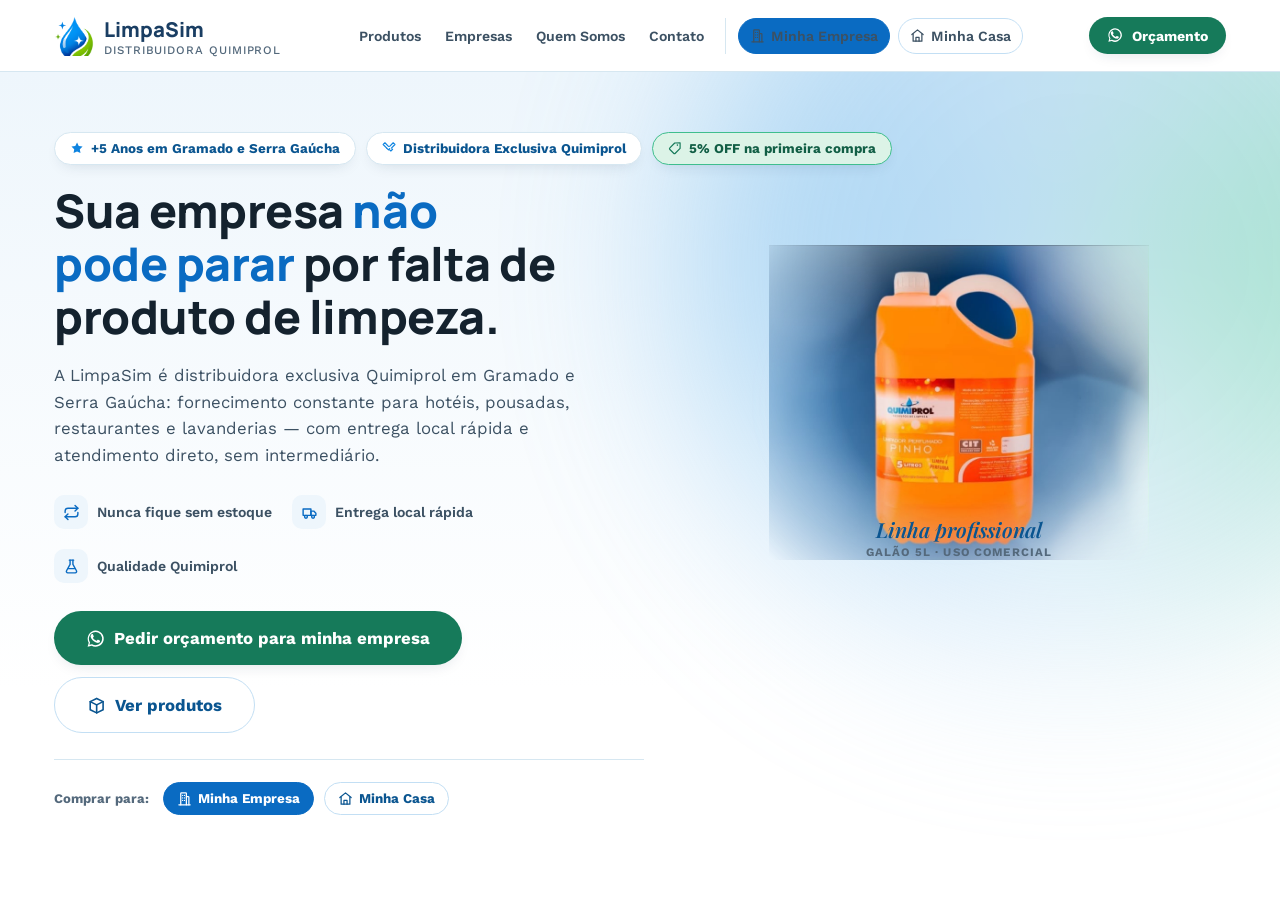
==== commit 01b56c57: "v3: build hero section (B2B-first headline, premium showcase, fixed vertical balance) Hero leads wit" ====
--- a/index.html
+++ b/index.html
@@ -5,20 +5,20 @@
 
   <meta charset="UTF-8" />
   <meta name="viewport" content="width=device-width, initial-scale=1" />
-  <title>LimpaSim — Distribuidora de Produtos de Limpeza em Gramado e Serra Gaúcha</title>
-  <meta name="description" content="LimpaSim: distribuidora exclusiva Quimiprol para empresas (hotéis, pousadas, gastronomia, lavanderias) e residências em Gramado e Serra Gaúcha. 5% de desconto na primeira compra. Atendimento via WhatsApp." />
+  <title>LimpaSim — Fornecedor de Produtos de Limpeza para Empresas em Gramado e Serra Gaúcha</title>
+  <meta name="description" content="LimpaSim: distribuidora exclusiva Quimiprol para hotéis, pousadas, restaurantes e lavanderias em Gramado e Serra Gaúcha. Fornecimento constante, entrega local rápida. Também atendemos residências. 5% de desconto na primeira compra." />
   <link rel="canonical" href="https://www.limpasim.com.br/" />
   <meta property="og:type" content="website" />
-  <meta property="og:title" content="LimpaSim — Distribuidora Quimiprol em Gramado e Serra Gaúcha" />
-  <meta property="og:description" content="Produtos de limpeza para empresas e residências, com a qualidade Quimiprol e entrega local. 5% OFF na primeira compra." />
-  <meta name="theme-color" content="#4A8CC4" />
+  <meta property="og:title" content="LimpaSim — Fornecedor de Limpeza para Empresas em Gramado e Serra Gaúcha" />
+  <meta property="og:description" content="Distribuidora exclusiva Quimiprol. Fornecimento constante para o seu negócio, com a qualidade que seu cliente espera." />
+  <meta name="theme-color" content="#0A6BC2" />
 
   <script type="application/ld+json">
   {
     "@context": "https://schema.org",
     "@type": "LocalBusiness",
     "name": "LimpaSim",
-    "description": "Distribuidora exclusiva Quimiprol de produtos de limpeza profissional e residencial em Gramado e Serra Gaúcha.",
+    "description": "Distribuidora exclusiva Quimiprol de produtos de limpeza profissional para empresas e residências em Gramado e Serra Gaúcha.",
     "areaServed": "Gramado e Serra Gaúcha, RS",
     "priceRange": "$$"
   }
@@ -26,7 +26,7 @@
 
   <link rel="preconnect" href="https://fonts.googleapis.com" />
   <link rel="preconnect" href="https://fonts.gstatic.com" crossorigin />
-  <link href="https://fonts.googleapis.com/css2?family=Manrope:wght@500;700;800&family=Work+Sans:wght@400;500;600;700&display=swap" rel="stylesheet" />
+  <link href="https://fonts.googleapis.com/css2?family=Manrope:wght@500;700;800&family=Work+Sans:wght@400;500;600;700&family=Playfair+Display:ital,wght@1,600&display=swap" rel="stylesheet" />
 
   <style>
     /* ============================================================
@@ -46,29 +46,29 @@
     h1, h2, h3, p { margin: 0; }
 
     /* ============================================================
-       DESIGN TOKENS — paleta azul suave + verde de destaque
+       DESIGN TOKENS — azul + verde (validados contra a logo real:
+       gota #0187E8, folha #7BBE03 — tons funcionais abaixo ajustados
+       pra manter contraste WCAG AA em texto/botão, a cor "crua" da
+       logo fica só no arquivo de imagem em si)
        ============================================================ */
     :root {
-      /* azul suave — cor dominante em todo o site */
       --blue-50:  #EEF6FC;
       --blue-100: #DFEEFA;
       --blue-200: #C3DFF4;
       --blue-300: #99C7E8;
-      --blue-400: #6BA9D8;
-      --blue-500: #4A8CC4;
-      --blue-600: #3A72A3;
-      --blue-700: #2C5883;
-      --blue-800: #1F4064;
+      --blue-400: #4CA3E0;
+      --blue-500: #0F84E0;
+      --blue-600: #0A6BC2;
+      --blue-700: #0A5590;
+      --blue-800: #1A3E63;
       --blue-900: #142C47;
 
-      /* verde — destaque pontual (cupom, CTA, badges de valor) */
       --green-100: #DCF3E7;
       --green-400: #3FBE8E;
       --green-500: #1E9670;
       --green-600: #167A5A;
       --green-700: #115E45;
 
-      /* neutros com viés azul (nunca cinza puro) */
       --ink-900: #14222E;
       --ink-700: #3C5163;
       --ink-500: #54697C;
@@ -81,6 +81,7 @@
 
       --font-display: 'Manrope', system-ui, -apple-system, sans-serif;
       --font-body: 'Work Sans', system-ui, -apple-system, sans-serif;
+      --font-accent: 'Playfair Display', Georgia, serif;
 
       --radius-sm: 10px;
       --radius-md: 16px;
@@ -103,10 +104,10 @@
       overflow-x: hidden;
     }
     .container { max-width: 1220px; margin: 0 auto; padding: 0 24px; }
-    /* Âncoras internas (nav/menu) não podem ficar atrás do header sticky */
     section[id] { scroll-margin-top: var(--header-h); }
     h1, h2, h3 { font-family: var(--font-display); text-wrap: balance; letter-spacing: -0.01em; }
     p { line-height: 1.6; color: var(--ink-700); }
+    .accent-serif { font-family: var(--font-accent); font-style: italic; font-weight: 600; }
     .visually-hidden { position: absolute; width: 1px; height: 1px; padding: 0; margin: -1px; overflow: hidden; clip: rect(0,0,0,0); white-space: nowrap; border: 0; }
     a:focus-visible, button:focus-visible, input:focus-visible {
       outline: 2.5px solid var(--blue-600); outline-offset: 3px; border-radius: 4px;
@@ -137,7 +138,7 @@
     .btn-lg { padding: 17px 32px; font-size: 1.05rem; }
 
     /* ============================================================
-       REVEAL genérico (adaptado do kit-scroll-cinematografico)
+       REVEAL genérico
        ============================================================ */
     [data-reveal] {
       opacity: 0; transform: translateY(22px); filter: blur(6px);
@@ -153,30 +154,32 @@
     .site-header {
       position: sticky; top: 0; z-index: 100; height: var(--header-h);
       display: flex; align-items: center;
-      background: rgba(255,255,255,0.88); backdrop-filter: blur(14px) saturate(1.4);
+      background: rgba(255,255,255,0.9); backdrop-filter: blur(14px) saturate(1.4);
       border-bottom: 1px solid var(--line);
       transition: box-shadow 0.3s var(--ease);
     }
     .site-header.is-scrolled { box-shadow: var(--shadow-sm); }
     .header-inner { display: flex; align-items: center; justify-content: space-between; gap: 20px; width: 100%; }
     .brand { display: flex; align-items: center; gap: 10px; font-family: var(--font-display); font-weight: 800; font-size: 1.28rem; color: var(--blue-800); }
-    .brand-mark { width: 38px; height: 38px; border-radius: 12px; background: linear-gradient(135deg, var(--blue-400), var(--blue-600)); display: grid; place-items: center; color: #fff; flex-shrink: 0; }
-    .brand-mark .ic { width: 20px; height: 20px; }
+    .brand img { width: 40px; height: 40px; object-fit: contain; flex-shrink: 0; }
     .brand small { display: block; font-family: var(--font-body); font-weight: 500; font-size: 0.72rem; letter-spacing: 0.08em; text-transform: uppercase; color: var(--ink-500); }
 
-    .main-nav { display: flex; align-items: center; gap: 6px; }
+    .main-nav { display: flex; align-items: center; gap: 2px; }
     .main-nav a {
-      padding: 9px 14px; border-radius: var(--radius-pill); font-weight: 600; font-size: 0.92rem;
+      padding: 9px 11px; border-radius: var(--radius-pill); font-weight: 600; font-size: 0.88rem;
       color: var(--ink-700); transition: background 0.2s var(--ease), color 0.2s var(--ease);
+      white-space: nowrap; flex-shrink: 0;
     }
     .main-nav a:hover { background: var(--blue-50); color: var(--blue-700); }
-    .audience-pills { display: flex; gap: 8px; margin-left: 10px; padding-left: 14px; border-left: 1px solid var(--line); }
+    .audience-pills { display: flex; gap: 8px; margin-left: 8px; padding-left: 12px; border-left: 1px solid var(--line); flex-shrink: 0; }
     .audience-pill {
-      display: inline-flex; align-items: center; gap: 6px; padding: 8px 14px; border-radius: var(--radius-pill);
-      font-weight: 700; font-size: 0.86rem; border: 1.5px solid var(--blue-200); color: var(--blue-700);
-      transition: all 0.2s var(--ease);
+      display: inline-flex; align-items: center; gap: 6px; padding: 8px 13px; border-radius: var(--radius-pill);
+      font-weight: 700; font-size: 0.84rem; border: 1.5px solid var(--blue-200); color: var(--blue-700);
+      transition: all 0.2s var(--ease); white-space: nowrap; flex-shrink: 0;
     }
     .audience-pill:hover { background: var(--blue-500); border-color: var(--blue-500); color: #fff; }
+    .audience-pill--primary { background: var(--blue-600); border-color: var(--blue-600); color: #fff; }
+    .audience-pill--primary:hover { background: var(--blue-700); }
     .audience-pill .ic { width: 15px; height: 15px; }
 
     .header-actions { display: flex; align-items: center; gap: 12px; }
@@ -187,14 +190,11 @@
       .main-nav { display: none; }
       .menu-toggle { display: inline-flex; }
     }
-    /* Abaixo de 640px, brand + botão WhatsApp + toggle não cabem numa linha
-       só (causava overflow horizontal real, medido). O WhatsApp continua
-       acessível pelo botão flutuante e dentro do menu mobile. */
     @media (max-width: 640px) {
       .header-actions .btn { display: none; }
     }
 
-    /* Menu mobile (painel deslizante) */
+    /* Menu mobile */
     .mobile-nav {
       position: fixed; inset: 0; z-index: 200; background: rgba(20,44,71,0.35); backdrop-filter: blur(2px);
       opacity: 0; pointer-events: none; transition: opacity 0.3s var(--ease);
@@ -213,321 +213,67 @@
     .mobile-audience .audience-pill { justify-content: center; padding: 13px; }
 
     /* ============================================================
-       HERO
+       HERO — foco B2B, tratamento premium inspirado no vídeo de
+       referência (luz quente/bokeh sutil, produto real em destaque)
+       ver docs/referencia-video-produto-premium.md
        ============================================================ */
-    .hero {
-      position: relative; overflow: hidden; isolation: isolate;
-      padding: 68px 0 84px;
-    }
+    .hero { position: relative; overflow: hidden; isolation: isolate; padding: 60px 0 80px; }
     @property --angle { syntax: '<angle>'; initial-value: 0deg; inherits: false; }
-    .hero-ambient {
-      position: absolute; inset: 0; z-index: -1; overflow: hidden;
-      background: linear-gradient(180deg, var(--blue-50), var(--paper) 78%);
-    }
+    .hero-ambient { position: absolute; inset: 0; z-index: -1; overflow: hidden; background: linear-gradient(180deg, var(--blue-50), var(--paper) 75%); }
     .hero-ambient::before {
-      content: ''; position: absolute; top: -30%; right: -18%; width: 70%; padding-bottom: 70%;
-      border-radius: 50%;
+      content: ''; position: absolute; top: -25%; right: -15%; width: 62%; padding-bottom: 62%; border-radius: 50%;
       background: conic-gradient(from var(--angle) at 50% 50%, var(--blue-300), var(--green-400), var(--blue-200), var(--blue-400), var(--blue-300));
-      filter: blur(90px) saturate(1.15); opacity: 0.45;
-      animation: hero-rotate 26s linear infinite;
-    }
-    .hero-ambient::after {
-      content: ''; position: absolute; bottom: -20%; left: -12%; width: 50%; padding-bottom: 50%;
-      border-radius: 50%; background: var(--blue-200); filter: blur(100px); opacity: 0.55;
+      filter: blur(90px) saturate(1.1); opacity: 0.4; animation: hero-rotate 28s linear infinite;
     }
     @keyframes hero-rotate { to { --angle: 360deg; } }
     @media (prefers-reduced-motion: reduce) { .hero-ambient::before { animation: none; } }
 
-    .hero-top-badges { display: flex; flex-wrap: wrap; gap: 10px; margin-bottom: 22px; }
-    .badge-pill {
-      display: inline-flex; align-items: center; gap: 7px; padding: 8px 15px; border-radius: var(--radius-pill);
-      font-size: 0.84rem; font-weight: 700; background: var(--paper); border: 1px solid var(--line); color: var(--blue-700);
-      box-shadow: var(--shadow-sm);
-    }
+    .hero-top-badges { display: flex; flex-wrap: wrap; gap: 10px; margin-bottom: 20px; }
+    .badge-pill { display: inline-flex; align-items: center; gap: 7px; padding: 8px 15px; border-radius: var(--radius-pill); font-size: 0.84rem; font-weight: 700; background: var(--paper); border: 1px solid var(--line); color: var(--blue-700); box-shadow: var(--shadow-sm); }
     .badge-pill .ic { color: var(--blue-500); }
     .badge-pill--coupon { background: var(--green-100); border-color: var(--green-400); color: var(--green-700); }
     .badge-pill--coupon .ic { color: var(--green-600); }
 
-    .hero-grid { display: grid; grid-template-columns: 1.1fr 0.9fr; gap: 52px; align-items: center; }
-    .hero h1 { font-size: clamp(2.1rem, 4.2vw, 3.15rem); font-weight: 800; color: var(--ink-900); line-height: 1.1; }
+    .hero-grid { display: grid; grid-template-columns: 1.05fr 0.95fr; gap: 48px; align-items: start; }
+    .hero h1 { font-size: clamp(2rem, 3.9vw, 2.9rem); font-weight: 800; color: var(--ink-900); line-height: 1.14; }
     .hero h1 .accent { color: var(--blue-600); }
-    .hero-sub { margin-top: 20px; font-size: 1.08rem; max-width: 54ch; }
-
-    .hero-pillars { display: flex; flex-wrap: wrap; gap: 22px; margin-top: 30px; }
-    .hero-pillar { display: flex; align-items: center; gap: 10px; font-size: 0.9rem; font-weight: 600; color: var(--ink-700); }
-    .hero-pillar-ic { width: 36px; height: 36px; border-radius: 11px; background: var(--blue-50); color: var(--blue-600); display: grid; place-items: center; flex-shrink: 0; }
-    .hero-pillar-ic .ic { width: 18px; height: 18px; }
-
-    .hero-actions { display: flex; flex-wrap: wrap; gap: 14px; margin-top: 34px; }
-
-    /* Cartões de audiência — a primeira decisão do visitante */
-    .audience-cards { display: grid; grid-template-columns: 1fr 1fr; gap: 16px; }
-    .audience-card {
-      position: relative; display: flex; flex-direction: column; gap: 12px; padding: 26px 24px;
-      border-radius: var(--radius-lg); background: var(--paper); border: 1.5px solid var(--line);
-      box-shadow: var(--shadow-md); transition: transform 0.3s var(--ease), box-shadow 0.3s var(--ease), border-color 0.3s var(--ease);
-    }
-    .audience-card:hover { transform: translateY(-5px); border-color: var(--blue-300); box-shadow: var(--shadow-lg); }
-    .audience-card--primary { background: linear-gradient(160deg, var(--blue-600), var(--blue-800)); border-color: transparent; color: #fff; }
-    .audience-card--primary .audience-card-desc { color: rgba(255,255,255,0.82); }
-    .audience-card--primary .audience-card-ic { background: rgba(255,255,255,0.16); color: #fff; }
-    .audience-card-kicker { font-size: 0.72rem; font-weight: 800; letter-spacing: 0.12em; text-transform: uppercase; opacity: 0.75; }
-    .audience-card-ic { width: 46px; height: 46px; border-radius: 13px; background: var(--blue-50); color: var(--blue-600); display: grid; place-items: center; }
-    .audience-card-ic .ic { width: 24px; height: 24px; }
-    .audience-card h3 { font-size: 1.18rem; font-weight: 800; }
-    .audience-card-desc { font-size: 0.88rem; color: var(--ink-500); line-height: 1.5; }
-    .audience-card-cta { margin-top: auto; display: inline-flex; align-items: center; gap: 6px; font-weight: 700; font-size: 0.9rem; }
-    .audience-card--primary .audience-card-cta { color: #fff; }
-    .audience-card:not(.audience-card--primary) .audience-card-cta { color: var(--blue-700); }
-    .audience-card-cta .ic { transition: transform 0.25s var(--ease); }
-    .audience-card:hover .audience-card-cta .ic { transform: translateX(4px); }
+    .hero-sub { margin-top: 18px; font-size: 1.05rem; max-width: 56ch; }
+    .hero-pillars { display: flex; flex-wrap: wrap; gap: 20px; margin-top: 26px; }
+    .hero-pillar { display: flex; align-items: center; gap: 9px; font-size: 0.88rem; font-weight: 600; color: var(--ink-700); }
+    .hero-pillar-ic { width: 34px; height: 34px; border-radius: 10px; background: var(--blue-50); color: var(--blue-600); display: grid; place-items: center; flex-shrink: 0; }
+    .hero-pillar-ic .ic { width: 17px; height: 17px; }
+    .hero-actions { display: flex; flex-wrap: wrap; gap: 12px; margin-top: 28px; }
+
+    .hero-toggle { display: flex; gap: 10px; margin-top: 26px; padding-top: 22px; border-top: 1px solid var(--line); }
+    .hero-toggle-label { font-size: 0.82rem; font-weight: 700; color: var(--ink-500); display: flex; align-items: center; margin-right: 4px; }
+
+    /* Vitrine de produto: foto real (fundo de estúdio) suavizada com
+       máscara radial pra não deixar borda retangular dura — mesma
+       técnica já usada nos cards de produto do site v1/v2. */
+    .hero-showcase { position: relative; display: grid; place-items: center; padding: 20px; margin-top: 40px; }
+    .hero-showcase-glow {
+      position: absolute; inset: 8%; z-index: -1; border-radius: 50%;
+      background: radial-gradient(closest-side, var(--blue-200), transparent 72%);
+      filter: blur(38px); opacity: 0.8;
+    }
+    .hero-showcase img {
+      width: 100%; max-width: 380px; height: auto;
+      -webkit-mask-image: radial-gradient(ellipse 68% 78% at 50% 46%, #000 46%, transparent 100%);
+              mask-image: radial-gradient(ellipse 68% 78% at 50% 46%, #000 46%, transparent 100%);
+      filter: drop-shadow(0 30px 40px rgba(20,44,71,0.28));
+    }
+    .hero-showcase-caption {
+      position: absolute; bottom: 6%; left: 50%; transform: translateX(-50%);
+      text-align: center; white-space: nowrap;
+    }
+    .hero-showcase-caption .line { font-family: var(--font-accent); font-style: italic; font-weight: 600; font-size: 1.3rem; color: var(--blue-700); }
+    .hero-showcase-caption small { display: block; font-size: 0.72rem; font-weight: 700; letter-spacing: 0.1em; text-transform: uppercase; color: var(--ink-500); margin-top: 2px; }
 
     @media (max-width: 980px) {
-      .hero-grid { grid-template-columns: 1fr; gap: 40px; }
-    }
-    @media (max-width: 560px) {
-      .audience-cards { grid-template-columns: 1fr; }
-    }
-
-    /* ============================================================
-       VITRINE CINEMATOGRÁFICA — portal reveal adaptado do kit
-       (kit-scroll-cinematografico/recipes/portal-reveal), paleta azul/verde.
-       ============================================================ */
-    .portal-track { position: relative; height: 240vh; }
-    .portal-stage {
-      position: sticky; top: var(--header-h); height: calc(100vh - var(--header-h)); min-height: 460px;
-      display: flex; flex-direction: column; align-items: center; justify-content: center;
-      overflow: hidden; isolation: isolate;
-      background: linear-gradient(180deg, var(--blue-900), var(--blue-800) 60%, var(--blue-700));
-    }
-    .portal-bg { position: absolute; inset: 0; z-index: -1; pointer-events: none;
-      background:
-        radial-gradient(48% 55% at 50% 40%, rgba(74,140,196,0.35), transparent 68%),
-        radial-gradient(30% 34% at 80% 78%, rgba(30,150,112,0.28), transparent 62%);
-    }
-    .portal-copy { position: relative; z-index: 3; text-align: center; max-width: 620px; padding: 0 24px; margin-bottom: clamp(110px, 22vh, 280px); color: #fff; }
-    .portal-copy .eyebrow { color: var(--blue-200); justify-content: center; }
-    .portal-copy .eyebrow .ic { color: var(--blue-200); }
-    .portal-copy h2 { font-size: clamp(1.7rem, 3.8vw, 2.5rem); font-weight: 800; margin-top: 10px; }
-    .portal-copy p { margin-top: 12px; color: rgba(255,255,255,0.78); font-size: 1rem; }
-    .portal-products { position: absolute; inset: 0; z-index: 2; display: flex; align-items: center; justify-content: center; pointer-events: none; }
-    .portal-product { position: absolute; bottom: 15%; filter: drop-shadow(0 24px 34px rgba(6,20,36,0.55)); }
-    .portal-product img { display: block; height: clamp(180px, 28vw, 320px); width: auto; }
-    .portal-product--pinho     { transform: translate(-138px, 0) scale(1); opacity: 1; }
-    .portal-product--alvejante { transform: translate(148px, 18px) scale(0.9); opacity: 1; }
-    .portal-product--bmq       { transform: translate(2px, -46px) scale(0.78); opacity: 1; z-index: -1; }
-    html.js-motion .portal-track[data-cine-ready] .portal-product { transition: none; }
-    .portal-cta { position: relative; z-index: 3; margin-top: clamp(130px, 24vh, 300px); }
-
-    @media (max-width: 720px) {
-      .portal-product--pinho     { transform: translate(-78px, 10px) scale(0.86); }
-      .portal-product--alvejante { transform: translate(82px, 26px) scale(0.78); }
-      .portal-product--bmq       { transform: translate(0, -30px) scale(0.66); }
-    }
-    @media (prefers-reduced-motion: reduce) {
-      .portal-track { height: auto; }
-      .portal-stage { position: relative; height: auto; min-height: 0; padding-block: 60px; }
-      .portal-copy { margin-bottom: 36px; }
-      .portal-products { position: relative; height: 400px; width: 100%; align-self: stretch; }
-      .portal-cta { margin-top: 36px; }
-    }
-
-    /* ============================================================
-       SEÇÕES DE AUDIÊNCIA (Empresas / Moradores) + CARROSSÉIS
-       ============================================================ */
-    .audience-section { padding: 84px 0; }
-    .audience-section--empresas { background: var(--paper-tint); }
-    .section-head { max-width: 640px; margin-bottom: 40px; }
-    .section-head h2 { font-size: clamp(1.7rem, 3.4vw, 2.35rem); font-weight: 800; margin-top: 10px; }
-    .section-head p { margin-top: 12px; font-size: 1.02rem; }
-    .section-head-row { display: flex; align-items: flex-end; justify-content: space-between; gap: 24px; flex-wrap: wrap; }
-
-    .carousel-wrap { position: relative; }
-    .carousel {
-      display: flex; gap: 20px; overflow-x: auto; scroll-snap-type: x mandatory;
-      padding: 6px 4px 18px; margin: 0 -4px; scrollbar-width: none;
-    }
-    .carousel::-webkit-scrollbar { display: none; }
-    .carousel-card {
-      scroll-snap-align: start; flex: 0 0 auto; width: 250px;
-      background: var(--paper); border: 1px solid var(--line); border-radius: var(--radius-md);
-      overflow: hidden; box-shadow: var(--shadow-sm); transition: transform 0.3s var(--ease), box-shadow 0.3s var(--ease);
-    }
-    .carousel-card:hover { transform: translateY(-4px); box-shadow: var(--shadow-md); }
-    .carousel-card-media { position: relative; aspect-ratio: 4/3.4; background: var(--blue-50); overflow: hidden; }
-    .carousel-card-media img { position: absolute; inset: 0; width: 100%; height: 100%; object-fit: contain; padding: 14px; box-sizing: border-box; }
-    .carousel-card-badge { position: absolute; top: 10px; left: 10px; background: var(--paper); border: 1px solid var(--line); border-radius: var(--radius-pill); padding: 4px 10px; font-size: 0.72rem; font-weight: 700; color: var(--blue-700); }
-    .carousel-card-body { padding: 16px; }
-    .carousel-card-cat { font-size: 0.72rem; font-weight: 700; letter-spacing: 0.08em; text-transform: uppercase; color: var(--green-600); }
-    .carousel-card h3 { font-size: 1rem; font-weight: 700; margin-top: 4px; color: var(--ink-900); }
-    .carousel-card p { font-size: 0.84rem; margin-top: 6px; color: var(--ink-500); line-height: 1.45; }
-    .carousel-card .btn { width: 100%; margin-top: 12px; }
-
-    .carousel-nav { display: flex; gap: 10px; }
-    .carousel-btn {
-      width: 44px; height: 44px; border-radius: var(--radius-pill); border: 1px solid var(--line);
-      background: var(--paper); display: grid; place-items: center; color: var(--blue-700);
-      transition: all 0.2s var(--ease); box-shadow: var(--shadow-sm);
-    }
-    .carousel-btn:hover { background: var(--blue-500); color: #fff; border-color: var(--blue-500); }
-    .carousel-btn--prev .ic { transform: rotate(180deg); }
-
-    .audience-cta-row { margin-top: 34px; display: flex; align-items: center; gap: 16px; flex-wrap: wrap; }
-
-    @media (max-width: 640px) {
-      .audience-section { padding: 60px 0; }
-      .carousel-card { width: 208px; }
-    }
-
-    /* ============================================================
-       CATÁLOGO — bloco de apresentação novo (61 produtos, abas + busca)
-       Dados/imagens/categorização reaproveitados como estão; só o
-       visual é novo.
-       ============================================================ */
-    .catalog-section { padding: 84px 0; background: var(--blue-900); }
-    .catalog-section .section-head { color: #fff; max-width: 100%; text-align: center; margin: 0 auto 36px; }
-    .catalog-section .section-head .eyebrow { color: var(--blue-200); justify-content: center; }
-    .catalog-section .section-head .eyebrow .ic { color: var(--blue-200); }
-    .catalog-section .section-head h2 { color: #fff; }
-    .catalog-section .section-head p { color: rgba(255,255,255,0.72); margin-left: auto; margin-right: auto; }
-
-    .catalog-toolbar { display: flex; flex-direction: column; gap: 18px; align-items: center; margin-bottom: 34px; }
-    .tabs { display: flex; flex-wrap: wrap; gap: 9px; justify-content: center; }
-    .tab {
-      font-size: 0.86rem; font-weight: 700; color: rgba(255,255,255,0.75);
-      padding: 9px 16px; border-radius: var(--radius-pill);
-      background: rgba(255,255,255,0.06); border: 1px solid rgba(255,255,255,0.14);
-      transition: all 0.2s var(--ease);
-    }
-    .tab:hover { color: #fff; border-color: rgba(255,255,255,0.35); }
-    .tab[aria-selected="true"] { background: linear-gradient(135deg, var(--blue-400), var(--green-500)); color: #fff; border-color: transparent; }
-    .tab-count { display: inline-block; margin-left: 5px; padding: 1px 7px; border-radius: var(--radius-pill); font-size: 0.74rem; font-weight: 800; background: rgba(255,255,255,0.14); }
-    .tab[aria-selected="true"] .tab-count { background: rgba(255,255,255,0.28); }
-
-    .search-box { position: relative; width: 100%; max-width: 480px; }
-    .search-box svg { position: absolute; left: 16px; top: 50%; transform: translateY(-50%); width: 18px; height: 18px; color: rgba(255,255,255,0.5); pointer-events: none; }
-    .search-box input {
-      width: 100%; padding: 13px 18px 13px 46px; border-radius: var(--radius-pill);
-      background: rgba(255,255,255,0.08); border: 1px solid rgba(255,255,255,0.18); color: #fff; font-size: 0.95rem; font-family: var(--font-body);
-    }
-    .search-box input::placeholder { color: rgba(255,255,255,0.5); }
-    .search-box input:focus-visible { outline-color: var(--blue-300); }
-
-    .catalog-grid { display: grid; grid-template-columns: repeat(auto-fill, minmax(240px, 1fr)); gap: 18px; }
-    .catalog-grid .product-card.is-hidden { display: none; }
-    .product-card {
-      background: var(--paper); border-radius: var(--radius-md); overflow: hidden;
-      display: flex; flex-direction: column; box-shadow: var(--shadow-sm);
-      transition: transform 0.25s var(--ease), box-shadow 0.25s var(--ease);
-    }
-    .product-card:hover { transform: translateY(-4px); box-shadow: var(--shadow-md); }
-    .product-media { position: relative; aspect-ratio: 4/3.3; background: var(--blue-50); overflow: hidden; }
-    .product-media img { position: absolute; inset: 0; width: 100%; height: 100%; object-fit: contain; padding: 12px; box-sizing: border-box; }
-    .product-badge { position: absolute; top: 9px; left: 9px; background: var(--paper); border-radius: var(--radius-pill); padding: 3px 9px; font-size: 0.74rem; font-weight: 700; color: var(--blue-700); box-shadow: var(--shadow-sm); }
-    .product-body { padding: 14px 15px 16px; display: flex; flex-direction: column; flex: 1; }
-    .product-cat { font-size: 0.72rem; font-weight: 800; letter-spacing: 0.06em; text-transform: uppercase; color: var(--green-600); }
-    .product-name { font-family: var(--font-display); font-size: 0.94rem; font-weight: 700; color: var(--ink-900); margin-top: 3px; line-height: 1.3; }
-    .product-desc { font-size: 0.78rem; color: var(--ink-500); margin-top: 5px; line-height: 1.4; flex: 1; }
-    .product-meta { display: flex; flex-wrap: wrap; gap: 5px; margin-top: 8px; }
-    .meta-pill { font-size: 0.72rem; font-weight: 600; color: var(--blue-600); background: var(--blue-50); padding: 3px 8px; border-radius: var(--radius-pill); }
-    .product-body .btn { margin-top: 10px; width: 100%; }
-
-    .empty-state { display: none; text-align: center; padding: 60px 20px; color: rgba(255,255,255,0.6); }
-    .empty-state.visible { display: block; }
-    .empty-state .ic { width: 48px; height: 48px; margin: 0 auto 16px; opacity: 0.6; }
-    .empty-state strong { display: block; font-family: var(--font-display); color: #fff; font-size: 1.2rem; margin-bottom: 6px; }
-
-    @media (max-width: 640px) {
-      .catalog-section { padding: 60px 0; }
-      .catalog-grid { grid-template-columns: repeat(auto-fill, minmax(150px, 1fr)); gap: 12px; }
-    }
-
-    /* ============================================================
-       PARCERIA / DIFERENCIAIS
-       ============================================================ */
-    .partnership-section { padding: 84px 0; }
-    .partnership-seal {
-      display: flex; flex-wrap: wrap; align-items: center; gap: 20px;
-      padding: 26px 30px; border-radius: var(--radius-lg); margin-bottom: 48px;
-      background: linear-gradient(120deg, var(--blue-50), var(--paper-tint2));
-      border: 1px solid var(--blue-200);
-    }
-    .partnership-seal .seal-mark { width: 56px; height: 56px; flex-shrink: 0; color: var(--blue-600); }
-    .partnership-seal h3 { font-size: 1.2rem; font-weight: 800; color: var(--ink-900); }
-    .partnership-seal p { font-size: 0.9rem; margin-top: 4px; }
-    .partnership-seal .disclaimer { font-size: 0.76rem; opacity: 0.75; }
-
-    .differentials-grid { display: grid; grid-template-columns: repeat(auto-fit, minmax(260px, 1fr)); gap: 22px; }
-    .differential-card {
-      padding: 28px 26px; border-radius: var(--radius-lg); background: var(--paper);
-      border: 1px solid var(--line); box-shadow: var(--shadow-sm);
-      transition: transform 0.3s var(--ease), box-shadow 0.3s var(--ease), border-color 0.3s var(--ease);
-    }
-    .differential-card:hover { transform: translateY(-5px); box-shadow: var(--shadow-md); border-color: var(--blue-300); }
-    .differential-ic { width: 52px; height: 52px; border-radius: 15px; background: var(--blue-50); color: var(--blue-600); display: grid; place-items: center; margin-bottom: 16px; }
-    .differential-ic .ic { width: 26px; height: 26px; }
-    .differential-card h3 { font-size: 1.1rem; font-weight: 800; margin-bottom: 8px; color: var(--ink-900); }
-    .differential-card p { font-size: 0.9rem; }
-
-    /* ============================================================
-       CTA FINAL
-       ============================================================ */
-    .cta-final { padding: 90px 0 100px; }
-    .cta-panel {
-      position: relative; overflow: hidden; text-align: center;
-      padding: 60px 32px; border-radius: 32px;
-      background: linear-gradient(160deg, var(--blue-700), var(--blue-900));
-      color: #fff;
-    }
-    .cta-panel::before {
-      content: ''; position: absolute; top: -30%; left: 50%; width: 60%; padding-bottom: 60%;
-      transform: translateX(-50%); border-radius: 50%; background: var(--green-500); filter: blur(120px); opacity: 0.3; pointer-events: none;
-    }
-    .cta-panel > * { position: relative; z-index: 1; }
-    .cta-panel .eyebrow { color: var(--blue-200); justify-content: center; }
-    .cta-panel .eyebrow .ic { color: var(--blue-200); }
-    .cta-panel h2 { color: #fff; font-size: clamp(1.7rem, 3.6vw, 2.4rem); margin-top: 10px; }
-    .cta-panel p { color: rgba(255,255,255,0.78); margin-top: 12px; max-width: 52ch; margin-left: auto; margin-right: auto; }
-    .cta-buttons { display: flex; flex-wrap: wrap; justify-content: center; gap: 14px; margin-top: 28px; }
-    .cta-buttons .btn-secondary { background: rgba(255,255,255,0.1); border-color: rgba(255,255,255,0.3); color: #fff; }
-    .cta-buttons .btn-secondary:hover { background: rgba(255,255,255,0.18); border-color: rgba(255,255,255,0.5); }
-    .cta-number { margin-top: 22px; font-size: 0.86rem; color: rgba(255,255,255,0.6); display: flex; justify-content: center; gap: 10px; flex-wrap: wrap; }
-
-    /* ============================================================
-       FOOTER
-       ============================================================ */
-    .site-footer { background: var(--blue-900); color: rgba(255,255,255,0.7); padding: 56px 0 28px; }
-    .footer-grid { display: grid; grid-template-columns: 1.4fr 1fr 1fr; gap: 40px; padding-bottom: 36px; border-bottom: 1px solid rgba(255,255,255,0.12); }
-    .footer-brand .brand { color: #fff; margin-bottom: 14px; }
-    .footer-brand p { color: rgba(255,255,255,0.6); font-size: 0.88rem; max-width: 34ch; }
-    .footer-col h4 { color: #fff; font-size: 0.82rem; font-weight: 800; letter-spacing: 0.06em; text-transform: uppercase; margin-bottom: 14px; }
-    .footer-col a, .footer-col p { display: block; font-size: 0.88rem; color: rgba(255,255,255,0.65); margin-bottom: 9px; }
-    .footer-col a:hover { color: #fff; }
-    .footer-cta { color: var(--blue-300); font-weight: 700; display: inline-flex; align-items: center; gap: 5px; }
-    .footer-bottom { padding-top: 22px; display: flex; flex-wrap: wrap; justify-content: space-between; gap: 12px; font-size: 0.78rem; color: rgba(255,255,255,0.62); }
-    .footer-bottom .privacy-note { max-width: 60ch; }
-
-    @media (max-width: 820px) {
-      .footer-grid { grid-template-columns: 1fr; gap: 30px; }
-    }
-
-    /* ============================================================
-       BOTÃO FLUTUANTE WHATSAPP
-       ============================================================ */
-    .whats-float {
-      position: fixed; right: 20px; bottom: 20px; z-index: 90;
-      width: 58px; height: 58px; border-radius: 50%; background: var(--green-500);
-      display: grid; place-items: center; color: #fff; box-shadow: var(--shadow-lg);
-      transition: transform 0.25s var(--ease), background 0.2s var(--ease);
-    }
-    .whats-float:hover { background: var(--green-600); transform: scale(1.08); }
-    .whats-float svg { width: 28px; height: 28px; }
-
-    /* ============================================================
-       BARRA DE PROGRESSO DE SCROLL
-       ============================================================ */
-    .scroll-progress { position: fixed; top: 0; left: 0; height: 3px; width: 0%; background: linear-gradient(90deg, var(--blue-400), var(--green-500)); z-index: 300; transition: width 0.1s linear; }
-    @media (prefers-reduced-motion: reduce) { .scroll-progress { display: none; } }
+      .hero-grid { grid-template-columns: 1fr; gap: 36px; }
+      .hero-showcase { order: -1; }
+      .hero-showcase img { max-width: 260px; }
+    }
   </style>
 </head>
 <body>
@@ -535,13 +281,8 @@
   <noscript>
     <style>
       [data-reveal] { opacity: 1 !important; transform: none !important; filter: none !important; }
-      .portal-track { height: auto !important; }
-      .portal-stage { position: relative !important; height: auto !important; min-height: 0 !important; padding-block: 60px !important; }
-      .portal-copy { margin-bottom: 36px !important; }
-      .portal-products { position: relative !important; height: 400px !important; width: 100% !important; align-self: stretch !important; }
-      .portal-cta { margin-top: 36px !important; }
     </style>
-    <div style="background:var(--blue-800,#1F4064); color:#fff; text-align:center; padding:12px 16px; font-family:sans-serif;">
+    <div style="background:#1A3E63; color:#fff; text-align:center; padding:12px 16px; font-family:sans-serif;">
       Para o melhor uso do site, ative o JavaScript. Você pode falar com a gente direto pelo WhatsApp:
       <!-- TODO: inserir número real de WhatsApp no lugar de [SEU_NUMERO_WHATSAPP] -->
       <strong>[SEU_NUMERO_WHATSAPP]</strong> — Gramado e Serra Gaúcha (RS).
@@ -562,12 +303,12 @@
     <symbol id="i-check" viewBox="0 0 24 24"><path d="M20 6 9 17l-5-5"/></symbol>
     <symbol id="i-sparkle" viewBox="0 0 24 24"><path d="M12 3l1.7 4.6L18 9l-4.3 1.4L12 15l-1.7-4.6L6 9l4.3-1.4z"/><path d="M18.5 14.5l.8 2.2 2.2.8-2.2.8-.8 2.2-.8-2.2-2.2-.8 2.2-.8z"/></symbol>
     <symbol id="i-arrow" viewBox="0 0 24 24"><path d="M5 12h14M13 6l6 6-6 6"/></symbol>
-    <symbol id="i-menu" viewBox="0 0 24 24"><path d="M4 7h16M4 12h16M4 17h16"/></symbol>
-    <symbol id="i-close" viewBox="0 0 24 24"><path d="M6 6l12 12M18 6L6 18"/></symbol>
     <symbol id="i-tag" viewBox="0 0 24 24"><path d="M20.6 12.6 12.4 20.8a2 2 0 0 1-2.8 0l-6.4-6.4a2 2 0 0 1 0-2.8L11.4 3.4 20.6 3v9.6Z"/><circle cx="16" cy="7" r="1.3" fill="currentColor" stroke="none"/></symbol>
     <symbol id="i-handshake" viewBox="0 0 24 24"><path d="M8 12 2 6l3-3 6 6"/><path d="M16 12l6-6-3-3-6 6"/><path d="M8 12l3 3 2-2"/><path d="M13 15l2 2 3-3"/></symbol>
-    <symbol id="i-users" viewBox="0 0 24 24"><circle cx="9" cy="8" r="3.2"/><path d="M2.5 20c0-3.6 2.9-6 6.5-6s6.5 2.4 6.5 6"/><path d="M16 8.2a3 3 0 1 1 3.6 3"/><path d="M21.5 19.6c-.1-2.8-1.9-4.8-4.3-5.4"/></symbol>
-    <symbol id="i-whatsapp" viewBox="0 0 24 24" fill="currentColor" stroke="none"><path d="M12 2a10 10 0 0 0-8.6 15L2 22l5.1-1.3A10 10 0 1 0 12 2Zm0 18.2c-1.6 0-3.1-.4-4.4-1.2l-.3-.2-3 .8.8-2.9-.2-.3A8.2 8.2 0 1 1 12 20.2Zm4.6-6.1c-.2-.1-1.5-.7-1.7-.8-.2-.1-.4-.1-.6.1-.2.2-.6.8-.8 1-.1.2-.3.2-.5.1-.2-.1-1-.4-1.9-1.2-.7-.6-1.2-1.4-1.3-1.6-.1-.2 0-.4.1-.5l.4-.4c.1-.1.2-.3.2-.4.1-.2 0-.3 0-.5s-.6-1.5-.8-2c-.2-.5-.4-.4-.6-.4h-.5c-.2 0-.5.1-.7.3-.2.2-.9.9-.9 2.2s.9 2.5 1.1 2.7c.1.2 1.8 2.8 4.5 3.8.6.3 1.1.4 1.5.5.6.2 1.2.2 1.6.1.5-.1 1.5-.6 1.7-1.2.2-.6.2-1.1.2-1.2-.1-.1-.3-.2-.5-.3Z"/></symbol>
+    <symbol id="i-shield" viewBox="0 0 24 24"><path d="M12 2 4 5v6c0 5 3.4 8.7 8 11 4.6-2.3 8-6 8-11V5l-8-3Z"/><path d="m9 12 2 2 4-4"/></symbol>
+    <symbol id="i-repeat" viewBox="0 0 24 24"><path d="M17 2 21 6l-4 4"/><path d="M3 12v-2a4 4 0 0 1 4-4h14"/><path d="M7 22 3 18l4-4"/><path d="M21 12v2a4 4 0 0 1-4 4H3"/></symbol>
+    <symbol id="i-clock" viewBox="0 0 24 24"><circle cx="12" cy="12" r="9"/><path d="M12 7v5l3.5 2"/></symbol>
+    <symbol id="i-whatsapp" viewBox="0 0 24 24" fill="currentColor" stroke="none"><path d="M12 2a10 10 0 0 0-8.6 15L2 22l5.1-1.3A10 10 0 1 0 12 2Zm0 18.2c-1.6 0-3.1-.4-4.4-1.2l-.3-.2-3 .8.8-2.9-.2-.3A8.2 8.2 0 1 1 12 20.2Zm4.6-6.1c-.2-.1-1.5-.7-1.7-.8-.2-.1-.4-.1-.6.1-.2.2-.6.8-.92 1.13-.17.2-.34.22-.63.07-.3-.15-1.25-.46-2.38-1.47-.88-.78-1.47-1.75-1.64-2.05-.17-.3-.02-.46.13-.6.13-.13.3-.34.44-.5.15-.18.2-.3.3-.5.1-.2.05-.37-.02-.52-.08-.15-.65-1.57-.9-2.15-.24-.57-.48-.5-.65-.5h-.56c-.2 0-.5.07-.77.37s-1.02 1-1.02 2.42 1.05 2.8 1.2 3c.15.2 2.05 3.13 4.96 4.4.7.3 1.24.48 1.66.62.7.22 1.33.19 1.83.12.56-.08 1.7-.7 1.95-1.36.24-.67.24-1.24.17-1.36-.07-.12-.26-.2-.56-.35Z"/></symbol>
   </svg>
 
   <!-- ============================================================
@@ -576,26 +317,27 @@
   <header class="site-header" id="siteHeader">
     <div class="container header-inner">
       <a class="brand" href="#topo">
-        <span class="brand-mark"><svg class="ic" aria-hidden="true"><use href="#i-sparkle"/></svg></span>
+        <img src="assets/logo/limpasim-icone.png" width="467" height="475" alt="" loading="eager" decoding="async" />
         <span>LimpaSim<small>Distribuidora Quimiprol</small></span>
       </a>
 
       <nav class="main-nav" aria-label="Navegação principal">
-        <a href="#catalogo">Catálogo</a>
-        <a href="#parceria">Quem Somos</a>
+        <a href="#produtos">Produtos</a>
+        <a href="#empresas">Empresas</a>
+        <a href="#quem-somos">Quem Somos</a>
         <a href="#contato">Contato</a>
         <span class="audience-pills">
-          <a class="audience-pill" href="#empresas"><svg class="ic" aria-hidden="true"><use href="#i-building"/></svg> Empresas</a>
-          <a class="audience-pill" href="#moradores"><svg class="ic" aria-hidden="true"><use href="#i-home"/></svg> Moradores</a>
+          <a class="audience-pill audience-pill--primary" href="#empresas"><svg class="ic" aria-hidden="true"><use href="#i-building"/></svg> Minha Empresa</a>
+          <a class="audience-pill" href="#moradores"><svg class="ic" aria-hidden="true"><use href="#i-home"/></svg> Minha Casa</a>
         </span>
       </nav>
 
       <div class="header-actions">
-        <a class="btn btn-primary btn-sm js-whats" data-msg="Olá! Vim pelo site da LimpaSim e gostaria de conversar." href="#" target="_blank" rel="noopener">
-          <svg class="ic" aria-hidden="true"><use href="#i-whatsapp"/></svg> WhatsApp
+        <a class="btn btn-primary btn-sm js-whats" data-msg="Olá! Vim pelo site da LimpaSim e gostaria de um orçamento para minha empresa." href="#" target="_blank" rel="noopener">
+          <svg class="ic" aria-hidden="true"><use href="#i-whatsapp"/></svg> Orçamento
         </a>
         <button class="menu-toggle" id="menuToggle" aria-label="Abrir menu" aria-expanded="false" aria-controls="mobileNav">
-          <svg class="ic" aria-hidden="true"><use href="#i-menu"/></svg>
+          <svg class="ic" aria-hidden="true"><use href="#i-arrow"/></svg>
         </button>
       </div>
     </div>
@@ -603,17 +345,17 @@
 
   <div class="mobile-nav" id="mobileNav">
     <div class="mobile-nav-panel">
-      <button class="mobile-nav-close" id="mobileNavClose" aria-label="Fechar menu"><svg class="ic" aria-hidden="true" style="color:var(--blue-700)"><use href="#i-close"/></svg></button>
+      <button class="mobile-nav-close" id="mobileNavClose" aria-label="Fechar menu"><svg class="ic" aria-hidden="true" style="color:var(--blue-700)"><use href="#i-arrow"/></svg></button>
       <div class="mobile-audience">
-        <a class="audience-pill" href="#empresas"><svg class="ic" aria-hidden="true"><use href="#i-building"/></svg> Sou Empresa</a>
-        <a class="audience-pill" href="#moradores"><svg class="ic" aria-hidden="true"><use href="#i-home"/></svg> Sou Morador</a>
+        <a class="audience-pill audience-pill--primary" href="#empresas"><svg class="ic" aria-hidden="true"><use href="#i-building"/></svg> Minha Empresa</a>
+        <a class="audience-pill" href="#moradores"><svg class="ic" aria-hidden="true"><use href="#i-home"/></svg> Minha Casa</a>
       </div>
       <nav aria-label="Navegação mobile">
-        <a href="#catalogo">Catálogo</a>
-        <a href="#parceria">Quem Somos</a>
+        <a href="#produtos">Produtos</a>
+        <a href="#quem-somos">Quem Somos</a>
         <a href="#contato">Contato</a>
       </nav>
-      <a class="btn btn-primary js-whats" data-msg="Olá! Vim pelo site da LimpaSim e gostaria de conversar." href="#" target="_blank" rel="noopener" style="margin-top:auto;">
+      <a class="btn btn-primary js-whats" data-msg="Olá! Vim pelo site da LimpaSim e gostaria de um orçamento." href="#" target="_blank" rel="noopener" style="margin-top:auto;">
         <svg class="ic" aria-hidden="true"><use href="#i-whatsapp"/></svg> Falar no WhatsApp
       </a>
     </div>
@@ -622,7 +364,7 @@
   <main id="topo">
 
     <!-- ============================================================
-         HERO
+         HERO — B2B em primeiro lugar
          ============================================================ -->
     <section class="hero" aria-labelledby="hero-title">
       <div class="hero-ambient" aria-hidden="true"></div>
@@ -635,1199 +377,48 @@
 
         <div class="hero-grid">
           <div>
-            <h1 id="hero-title" data-reveal>Produtos de limpeza <span class="accent">para a sua empresa</span> — e para a sua casa também.</h1>
+            <h1 id="hero-title" data-reveal>Sua empresa <span class="accent">não pode parar</span> por falta de produto de limpeza.</h1>
             <p class="hero-sub" data-reveal data-reveal-delay="80">
-              Há 5 anos somos a distribuidora exclusiva Quimiprol em Gramado e Serra Gaúcha:
-              qualidade de fábrica, entrega local rápida e atendimento direto pelo WhatsApp —
-              para hotéis, pousadas, restaurantes, lavanderias e para a sua casa.
+              A LimpaSim é distribuidora exclusiva Quimiprol em Gramado e Serra Gaúcha:
+              fornecimento constante para hotéis, pousadas, restaurantes e lavanderias —
+              com entrega local rápida e atendimento direto, sem intermediário.
             </p>
 
             <div class="hero-pillars" data-reveal data-reveal-delay="140">
+              <div class="hero-pillar"><span class="hero-pillar-ic"><svg class="ic" aria-hidden="true"><use href="#i-repeat"/></svg></span> Nunca fique sem estoque</div>
+              <div class="hero-pillar"><span class="hero-pillar-ic"><svg class="ic" aria-hidden="true"><use href="#i-truck"/></svg></span> Entrega local rápida</div>
               <div class="hero-pillar"><span class="hero-pillar-ic"><svg class="ic" aria-hidden="true"><use href="#i-flask"/></svg></span> Qualidade Quimiprol</div>
-              <div class="hero-pillar"><span class="hero-pillar-ic"><svg class="ic" aria-hidden="true"><use href="#i-truck"/></svg></span> Entrega local rápida</div>
-              <div class="hero-pillar"><span class="hero-pillar-ic"><svg class="ic" aria-hidden="true"><use href="#i-whatsapp"/></svg></span> Atendimento direto</div>
             </div>
 
             <div class="hero-actions" data-reveal data-reveal-delay="200">
-              <a class="btn btn-primary btn-lg js-whats" data-msg="Olá! Vim pelo site da LimpaSim e gostaria de conversar." href="#" target="_blank" rel="noopener">
-                <svg class="ic" aria-hidden="true"><use href="#i-whatsapp"/></svg> Falar no WhatsApp
+              <a class="btn btn-primary btn-lg js-whats" data-msg="Olá! Vim pelo site da LimpaSim e gostaria de um orçamento para minha empresa." href="#" target="_blank" rel="noopener">
+                <svg class="ic" aria-hidden="true"><use href="#i-whatsapp"/></svg> Pedir orçamento para minha empresa
               </a>
-              <a class="btn btn-secondary btn-lg" href="#catalogo">
-                <svg class="ic" aria-hidden="true"><use href="#i-package"/></svg> Ver catálogo
+              <a class="btn btn-secondary btn-lg" href="#produtos">
+                <svg class="ic" aria-hidden="true"><use href="#i-package"/></svg> Ver produtos
               </a>
             </div>
+
+            <div class="hero-toggle" data-reveal data-reveal-delay="240">
+              <span class="hero-toggle-label">Comprar para:</span>
+              <a class="audience-pill audience-pill--primary" href="#empresas"><svg class="ic" aria-hidden="true"><use href="#i-building"/></svg> Minha Empresa</a>
+              <a class="audience-pill" href="#moradores"><svg class="ic" aria-hidden="true"><use href="#i-home"/></svg> Minha Casa</a>
+            </div>
           </div>
 
-          <div class="audience-cards" data-reveal data-reveal-delay="120">
-            <a class="audience-card audience-card--primary" href="#empresas">
-              <span class="audience-card-kicker">Prioridade</span>
-              <span class="audience-card-ic"><svg class="ic" aria-hidden="true"><use href="#i-building"/></svg></span>
-              <h3>Sou Empresa</h3>
-              <p class="audience-card-desc">Hotéis, pousadas, restaurantes, lavanderias e comércio. Fornecimento constante e condições para o seu volume.</p>
-              <span class="audience-card-cta">Ver soluções para empresas <svg class="ic" aria-hidden="true"><use href="#i-arrow"/></svg></span>
-            </a>
-            <a class="audience-card" href="#moradores">
-              <span class="audience-card-kicker" style="color:var(--blue-500)">Residencial</span>
-              <span class="audience-card-ic"><svg class="ic" aria-hidden="true"><use href="#i-home"/></svg></span>
-              <h3>Sou Morador</h3>
-              <p class="audience-card-desc">A mesma qualidade profissional Quimiprol, em tamanhos práticos para a sua casa.</p>
-              <span class="audience-card-cta">Ver produtos para casa <svg class="ic" aria-hidden="true"><use href="#i-arrow"/></svg></span>
-            </a>
+          <div class="hero-showcase" data-reveal data-reveal-delay="120">
+            <div class="hero-showcase-glow" aria-hidden="true"></div>
+            <img src="assets/produtos/pinho-5l.jpg" width="828" height="686" loading="eager" decoding="async" alt="Limpador Perfumado Pinho Quimiprol, galão de 5 litros" />
+            <div class="hero-showcase-caption" aria-hidden="true">
+              <span class="line">Linha profissional</span>
+              <small>Galão 5L · uso comercial</small>
+            </div>
           </div>
         </div>
       </div>
     </section>
 
-    <!-- ============================================================
-         VITRINE CINEMATOGRÁFICA — scroll-scrub com fotos reais
-         (kit-scroll-cinematografico/recipes/portal-reveal)
-         ============================================================ -->
-    <section class="portal-track" id="destaques" aria-labelledby="portal-title">
-      <div class="portal-stage">
-        <div class="portal-bg" aria-hidden="true"></div>
-
-        <div class="portal-copy" data-reveal>
-          <span class="eyebrow"><svg class="ic" aria-hidden="true"><use href="#i-sparkle"/></svg> Destaques da linha</span>
-          <h2 id="portal-title">Do galão profissional ao frasco de casa.</h2>
-          <p>Três produtos que resumem o padrão Quimiprol: limpa, perfuma e rende — na empresa e em casa.</p>
-        </div>
-
-        <div class="portal-products" aria-hidden="true">
-          <div class="portal-product portal-product--pinho">
-            <img src="assets/produtos/recorte/pinho-5l-recorte.png" width="378" height="622" loading="lazy" decoding="async" alt="" />
-          </div>
-          <div class="portal-product portal-product--bmq">
-            <img src="assets/produtos/recorte/bem-me-quer-caricia-1l-recorte.png" width="260" height="616" loading="lazy" decoding="async" alt="" />
-          </div>
-          <div class="portal-product portal-product--alvejante">
-            <img src="assets/produtos/recorte/alvejante-sem-cloro-2l-recorte.png" width="306" height="651" loading="lazy" decoding="async" alt="" />
-          </div>
-        </div>
-
-        <div class="portal-cta" data-reveal>
-          <a class="btn btn-primary js-whats" data-msg="Olá! Vi os destaques da linha Quimiprol no site e gostaria de mais informações." href="#" target="_blank" rel="noopener">
-            <svg class="ic" aria-hidden="true"><use href="#i-sparkle"/></svg> Quero conhecer esses produtos
-          </a>
-        </div>
-      </div>
-    </section>
-
-    <!-- ============================================================
-         EMPRESAS (B2B) — prioridade
-         ============================================================ -->
-    <section class="audience-section audience-section--empresas" id="empresas" aria-labelledby="empresas-title">
-      <div class="container">
-        <div class="section-head-row">
-          <div class="section-head" data-reveal>
-            <span class="eyebrow"><svg class="ic" aria-hidden="true"><use href="#i-building"/></svg> Para Empresas &amp; Hotelaria</span>
-            <h2 id="empresas-title">Fornecimento constante para o seu negócio</h2>
-            <p>Hotéis, pousadas, restaurantes, lavanderias e comércio de Gramado e Serra Gaúcha contam com a LimpaSim para nunca ficar sem estoque — entrega local rápida e condições para o seu volume.</p>
-          </div>
-          <div class="carousel-nav">
-            <button class="carousel-btn carousel-btn--prev" data-carousel-prev="empresas" aria-label="Produtos anteriores"><svg class="ic" aria-hidden="true"><use href="#i-arrow"/></svg></button>
-            <button class="carousel-btn carousel-btn--next" data-carousel-next="empresas" aria-label="Próximos produtos"><svg class="ic" aria-hidden="true"><use href="#i-arrow"/></svg></button>
-          </div>
-        </div>
-
-        <div class="carousel-wrap">
-          <div class="carousel" id="carouselEmpresas">
-            <article class="carousel-card">
-              <div class="carousel-card-media"><span class="carousel-card-badge">Galão 5L</span>
-                <img src="assets/produtos/amaciante-premium-5l.jpg" width="828" height="695" loading="lazy" decoding="async" alt="Amaciante Premium Encapsulado Quimiprol, galão de 5 litros" />
-              </div>
-              <div class="carousel-card-body">
-                <span class="carousel-card-cat">Amaciante</span>
-                <h3>Amaciante Premium Encapsulado</h3>
-                <p>Cápsulas de perfume prolongado para máxima maciez e fragrância duradoura.</p>
-                <a class="btn btn-secondary btn-sm js-whats" data-msg="Olá! Sou de uma empresa e gostaria de informações sobre o Amaciante Premium Encapsulado (5L) para revenda/uso profissional." href="#" target="_blank" rel="noopener">Consultar</a>
-              </div>
-            </article>
-            <article class="carousel-card">
-              <div class="carousel-card-media"><span class="carousel-card-badge">Galão 5L</span>
-                <img src="assets/produtos/desinfetante-lavanda-5l.jpg" width="828" height="686" loading="lazy" decoding="async" alt="Desinfetante Lavanda Quimiprol, galão de 5 litros" />
-              </div>
-              <div class="carousel-card-body">
-                <span class="carousel-card-cat">Desinfetante</span>
-                <h3>Desinfetante Lavanda</h3>
-                <p>Limpa, desinfeta e perfuma ambientes — ideal para uso frequente em alto volume.</p>
-                <a class="btn btn-secondary btn-sm js-whats" data-msg="Olá! Sou de uma empresa e gostaria de informações sobre o Desinfetante Lavanda (5L) para uso profissional." href="#" target="_blank" rel="noopener">Consultar</a>
-              </div>
-            </article>
-            <article class="carousel-card">
-              <div class="carousel-card-media"><span class="carousel-card-badge">Galão 5L</span>
-                <img src="assets/produtos/amaciante-lavanda-5l.jpg" width="828" height="813" loading="lazy" decoding="async" alt="Amaciante de Roupas Lavanda Quimiprol, galão de 5 litros" />
-              </div>
-              <div class="carousel-card-body">
-                <span class="carousel-card-cat">Amaciante</span>
-                <h3>Amaciante de Roupas Lavanda</h3>
-                <p>Maciez e perfume intenso no tamanho profissional de 5 litros.</p>
-                <a class="btn btn-secondary btn-sm js-whats" data-msg="Olá! Sou de uma empresa e gostaria de informações sobre o Amaciante de Roupas Lavanda (5L) para uso profissional." href="#" target="_blank" rel="noopener">Consultar</a>
-              </div>
-            </article>
-            <article class="carousel-card">
-              <div class="carousel-card-media"><span class="carousel-card-badge">Galão 5L</span>
-                <img src="assets/produtos/quimiplus-lava-roupas-5l.jpg" width="828" height="675" loading="lazy" decoding="async" alt="Lava Roupas Quimiplus com Peróxido Quimiprol, galão de 5 litros" />
-              </div>
-              <div class="carousel-card-body">
-                <span class="carousel-card-cat">Lava-Roupas</span>
-                <h3>Lava Roupas Quimiplus c/ Peróxido</h3>
-                <p>Poder O₂ para lavagem profissional de roupas brancas e coloridas — lavanderias e hotelaria.</p>
-                <a class="btn btn-secondary btn-sm js-whats" data-msg="Olá! Sou de uma empresa e gostaria de informações sobre o Lava Roupas Quimiplus com Peróxido (5L) para uso profissional." href="#" target="_blank" rel="noopener">Consultar</a>
-              </div>
-            </article>
-            <article class="carousel-card">
-              <div class="carousel-card-media"><span class="carousel-card-badge">Galão 5L</span>
-                <img src="assets/produtos/pinho-5l.jpg" width="828" height="686" loading="lazy" decoding="async" alt="Limpador Perfumado Pinho Quimiprol, galão de 5 litros" />
-              </div>
-              <div class="carousel-card-body">
-                <span class="carousel-card-cat">Limpeza Geral</span>
-                <h3>Limpador Perfumado Pinho</h3>
-                <p>Limpa e perfuma pisos e superfícies com fragrância clássica de longa duração.</p>
-                <a class="btn btn-secondary btn-sm js-whats" data-msg="Olá! Sou de uma empresa e gostaria de informações sobre o Limpador Perfumado Pinho (5L) para uso profissional." href="#" target="_blank" rel="noopener">Consultar</a>
-              </div>
-            </article>
-          </div>
-        </div>
-
-        <div class="audience-cta-row" data-reveal>
-          <a class="btn btn-primary js-whats" data-msg="Olá! Sou de uma empresa em Gramado/Serra Gaúcha e gostaria de um orçamento de fornecimento constante." href="#" target="_blank" rel="noopener">
-            <svg class="ic" aria-hidden="true"><use href="#i-whatsapp"/></svg> Pedir orçamento para minha empresa
-          </a>
-          <a class="btn btn-ghost" href="#catalogo">Ver catálogo completo <svg class="ic" aria-hidden="true"><use href="#i-arrow"/></svg></a>
-        </div>
-      </div>
-    </section>
-
-    <!-- ============================================================
-         MORADORES (B2C)
-         ============================================================ -->
-    <section class="audience-section" id="moradores" aria-labelledby="moradores-title">
-      <div class="container">
-        <div class="section-head-row">
-          <div class="section-head" data-reveal>
-            <span class="eyebrow"><svg class="ic" aria-hidden="true"><use href="#i-home"/></svg> Para a Sua Casa</span>
-            <h2 id="moradores-title">A qualidade profissional, em casa</h2>
-            <p>Os mesmos produtos que hotéis e restaurantes usam, em tamanhos práticos para a sua rotina — com o mesmo padrão Quimiprol de limpeza e perfume duradouro.</p>
-          </div>
-          <div class="carousel-nav">
-            <button class="carousel-btn carousel-btn--prev" data-carousel-prev="moradores" aria-label="Produtos anteriores"><svg class="ic" aria-hidden="true"><use href="#i-arrow"/></svg></button>
-            <button class="carousel-btn carousel-btn--next" data-carousel-next="moradores" aria-label="Próximos produtos"><svg class="ic" aria-hidden="true"><use href="#i-arrow"/></svg></button>
-          </div>
-        </div>
-
-        <div class="carousel-wrap">
-          <div class="carousel" id="carouselMoradores">
-            <article class="carousel-card">
-              <div class="carousel-card-media"><span class="carousel-card-badge">Concentrado 1L</span>
-                <img src="assets/produtos/amaciante-bem-me-quer-caricia-1l.jpg" width="828" height="692" loading="lazy" decoding="async" alt="Amaciante Concentrado Bem Me Quer Carícia Quimiprol, frasco de 1 litro que rende 4 litros" />
-              </div>
-              <div class="carousel-card-body">
-                <span class="carousel-card-cat">Amaciante</span>
-                <h3>"Bem Me Quer" Carícia</h3>
-                <p>Concentrado floral que rende 4L: maciez e perfume por mais tempo.</p>
-                <a class="btn btn-secondary btn-sm js-whats" data-msg="Olá! Gostaria de informações sobre o Amaciante Bem Me Quer Carícia (1L, rende 4L) para minha casa." href="#" target="_blank" rel="noopener">Consultar</a>
-              </div>
-            </article>
-            <article class="carousel-card">
-              <div class="carousel-card-media"><span class="carousel-card-badge">Frasco 2L</span>
-                <img src="assets/produtos/amaciante-lavanda-2l.jpg" width="828" height="1013" loading="lazy" decoding="async" alt="Amaciante Líquido Lavanda Quimiprol, frasco de 2 litros" />
-              </div>
-              <div class="carousel-card-body">
-                <span class="carousel-card-cat">Amaciante</span>
-                <h3>Amaciante Líquido Lavanda</h3>
-                <p>Perfume de lavanda com bioativos de maciez, no prático frasco de 2 litros.</p>
-                <a class="btn btn-secondary btn-sm js-whats" data-msg="Olá! Gostaria de informações sobre o Amaciante Líquido Lavanda (2L) para minha casa." href="#" target="_blank" rel="noopener">Consultar</a>
-              </div>
-            </article>
-            <article class="carousel-card">
-              <div class="carousel-card-media"><span class="carousel-card-badge">Frasco 2L</span>
-                <img src="assets/produtos/sabao-liquido-azul-2l.jpg" width="828" height="685" loading="lazy" decoding="async" alt="Sabão Líquido Azul Quimiprol, frasco de 2 litros" />
-              </div>
-              <div class="carousel-card-body">
-                <span class="carousel-card-cat">Lava-Roupas</span>
-                <h3>Sabão Líquido Azul</h3>
-                <p>Para roupas brancas e coloridas, no prático frasco de 2 litros.</p>
-                <a class="btn btn-secondary btn-sm js-whats" data-msg="Olá! Gostaria de informações sobre o Sabão Líquido Azul (2L) para minha casa." href="#" target="_blank" rel="noopener">Consultar</a>
-              </div>
-            </article>
-            <article class="carousel-card">
-              <div class="carousel-card-media"><span class="carousel-card-badge">Frasco 2L</span>
-                <img src="assets/produtos/alvejante-sem-cloro-2l.jpg" width="828" height="692" loading="lazy" decoding="async" alt="Alvejante Sem Cloro Quimiprol, frasco de 2 litros" />
-              </div>
-              <div class="carousel-card-body">
-                <span class="carousel-card-cat">Alvejante</span>
-                <h3>Alvejante Sem Cloro</h3>
-                <p>Poder O₂ sem cloro — remove manchas sem agredir os tecidos.</p>
-                <a class="btn btn-secondary btn-sm js-whats" data-msg="Olá! Gostaria de informações sobre o Alvejante Sem Cloro (2L) para minha casa." href="#" target="_blank" rel="noopener">Consultar</a>
-              </div>
-            </article>
-            <article class="carousel-card">
-              <div class="carousel-card-media"><span class="carousel-card-badge">Galão 5L</span>
-                <img src="assets/produtos/pinho-5l.jpg" width="828" height="686" loading="lazy" decoding="async" alt="Limpador Perfumado Pinho Quimiprol, galão de 5 litros" />
-              </div>
-              <div class="carousel-card-body">
-                <span class="carousel-card-cat">Limpeza Geral</span>
-                <h3>Limpador Perfumado Pinho</h3>
-                <p>A fragrância clássica de pinho, rendimento generoso pra casa toda.</p>
-                <a class="btn btn-secondary btn-sm js-whats" data-msg="Olá! Gostaria de informações sobre o Limpador Perfumado Pinho (5L) para minha casa." href="#" target="_blank" rel="noopener">Consultar</a>
-              </div>
-            </article>
-          </div>
-        </div>
-
-        <div class="audience-cta-row" data-reveal>
-          <a class="btn btn-primary js-whats" data-msg="Olá! Gostaria de fazer um pedido residencial de produtos Quimiprol." href="#" target="_blank" rel="noopener">
-            <svg class="ic" aria-hidden="true"><use href="#i-whatsapp"/></svg> Fazer pedido para minha casa
-          </a>
-          <a class="btn btn-ghost" href="#catalogo">Ver catálogo completo <svg class="ic" aria-hidden="true"><use href="#i-arrow"/></svg></a>
-        </div>
-      </div>
-    </section>
-
-    <!-- ============================================================
-         CATÁLOGO — 61 produtos, abas de categoria + busca
-         Imagens/dados reaproveitados como estão (LEIA-ME.md /
-         produtos-fonte/), só o bloco de apresentação é novo.
-         ============================================================ -->
-    <section class="catalog-section" id="catalogo" aria-labelledby="catalog-title">
-      <div class="container">
-        <div class="section-head" data-reveal>
-          <span class="eyebrow"><svg class="ic" aria-hidden="true"><use href="#i-package"/></svg> Catálogo Completo</span>
-          <h2 id="catalog-title">Todos os nossos produtos em um só lugar</h2>
-          <p>Filtre por categoria ou digite o nome do produto. Todos os valores e rendimentos são confirmados no atendimento.</p>
-        </div>
-
-        <div class="catalog-toolbar">
-          <div class="tabs" role="tablist" aria-label="Filtrar catálogo por categoria">
-            <button type="button" class="tab" role="tab" aria-selected="true" data-filter="all">Todos <span class="tab-count">61</span></button>
-            <button type="button" class="tab" role="tab" aria-selected="false" data-filter="lavanderia">Lavanderia <span class="tab-count">15</span></button>
-            <button type="button" class="tab" role="tab" aria-selected="false" data-filter="cozinha">Cozinha <span class="tab-count">8</span></button>
-            <button type="button" class="tab" role="tab" aria-selected="false" data-filter="limpeza-geral">Limpeza Geral <span class="tab-count">27</span></button>
-            <button type="button" class="tab" role="tab" aria-selected="false" data-filter="ambientes">Ambientes <span class="tab-count">6</span></button>
-            <button type="button" class="tab" role="tab" aria-selected="false" data-filter="automotivo">Automotivo <span class="tab-count">5</span></button>
-          </div>
-          <div class="search-box">
-            <svg viewBox="0 0 24 24" fill="none" stroke="currentColor" stroke-width="2" aria-hidden="true"><circle cx="11" cy="11" r="7"/><path d="M21 21l-4.3-4.3"/></svg>
-            <label for="catalogSearch" class="visually-hidden">Buscar produto no catálogo</label>
-            <input type="search" id="catalogSearch" placeholder="Buscar produto (ex.: lavanda, sabão, alvejante)..." autocomplete="off" />
-          </div>
-        </div>
-
-        <div class="catalog-grid" id="catalogGrid">
-          <!-- Abas de categoria + busca. Cada card carrega data-category (filtro) e data-name (busca). -->
-
-          <article class="product-card" data-category="limpeza-geral" data-name="limpador perfumado pinho limpeza geral">
-            <div class="product-media"><span class="product-badge">Galão 5L</span>
-              <img src="assets/produtos/pinho-5l.jpg" width="828" height="686" loading="lazy" decoding="async" alt="Limpador Perfumado Pinho Quimiprol, galão de 5 litros" />
-            </div>
-            <div class="product-body">
-              <span class="product-cat">Limpeza Geral</span>
-              <h3 class="product-name">Limpador Perfumado Pinho</h3>
-              <p class="product-desc">Limpa e perfuma pisos e superfícies com a fragrância clássica de pinho, de longa duração.</p>
-              <div class="product-meta"><span class="meta-pill">[Consulte valores]</span><span class="meta-pill">[Rendimento a confirmar]</span></div>
-              <a class="btn btn-primary btn-sm js-whats" data-msg="Olá! Vi no catálogo do site e gostaria de informações sobre o Limpador Perfumado Pinho (5L)." href="#" target="_blank" rel="noopener">Consultar</a>
-            </div>
-          </article>
-
-          <article class="product-card" data-category="limpeza-geral" data-name="desinfetante lavanda">
-            <div class="product-media"><span class="product-badge">Galão 5L</span>
-              <img src="assets/produtos/desinfetante-lavanda-5l.jpg" width="828" height="686" loading="lazy" decoding="async" alt="Desinfetante Lavanda Quimiprol, galão de 5 litros" />
-            </div>
-            <div class="product-body">
-              <span class="product-cat">Limpeza Geral</span>
-              <h3 class="product-name">Desinfetante Lavanda</h3>
-              <p class="product-desc">Limpa, desinfeta e perfuma ambientes com fragrância suave de lavanda, ideal para uso frequente.</p>
-              <div class="product-meta"><span class="meta-pill">[Consulte valores]</span><span class="meta-pill">[Rendimento a confirmar]</span></div>
-              <a class="btn btn-primary btn-sm js-whats" data-msg="Olá! Vi no catálogo do site e gostaria de informações sobre o Desinfetante Lavanda (5L)." href="#" target="_blank" rel="noopener">Consultar</a>
-            </div>
-          </article>
-
-          <article class="product-card" data-category="lavanderia" data-name="lava roupas quimiplus peroxide peroxido poder o2">
-            <div class="product-media"><span class="product-badge">Galão 5L</span>
-              <img src="assets/produtos/quimiplus-lava-roupas-5l.jpg" width="828" height="675" loading="lazy" decoding="async" alt="Lava Roupas Quimiplus com Peróxido Quimiprol, galão de 5 litros" />
-            </div>
-            <div class="product-body">
-              <span class="product-cat">Lava-Roupas</span>
-              <h3 class="product-name">Lava Roupas Quimiplus c/ Peróxido</h3>
-              <p class="product-desc">Detergente líquido com Poder O₂ para lavagem profissional de roupas brancas e coloridas.</p>
-              <div class="product-meta"><span class="meta-pill">[Consulte valores]</span><span class="meta-pill">[Rendimento a confirmar]</span></div>
-              <a class="btn btn-primary btn-sm js-whats" data-msg="Olá! Vi no catálogo do site e gostaria de informações sobre o Lava Roupas Quimiplus com Peróxido (5L)." href="#" target="_blank" rel="noopener">Consultar</a>
-            </div>
-          </article>
-
-          <article class="product-card" data-category="lavanderia" data-name="sabao liquido azul 5l roupas brancas coloridas">
-            <div class="product-media"><span class="product-badge">Galão 5L</span>
-              <img src="assets/produtos/sabao-liquido-azul-5l.jpg" width="828" height="685" loading="lazy" decoding="async" alt="Sabão Líquido Azul Quimiprol, galão de 5 litros" />
-            </div>
-            <div class="product-body">
-              <span class="product-cat">Lava-Roupas</span>
-              <h3 class="product-name">Sabão Líquido Azul — 5L</h3>
-              <p class="product-desc">Sabão líquido para roupas brancas e coloridas no tamanho econômico de 5 litros.</p>
-              <div class="product-meta"><span class="meta-pill">[Consulte valores]</span><span class="meta-pill">[Rendimento a confirmar]</span></div>
-              <a class="btn btn-primary btn-sm js-whats" data-msg="Olá! Vi no catálogo do site e gostaria de informações sobre o Sabão Líquido Azul (5L)." href="#" target="_blank" rel="noopener">Consultar</a>
-            </div>
-          </article>
-
-          <article class="product-card" data-category="lavanderia" data-name="sabao liquido azul 2l roupas brancas coloridas">
-            <div class="product-media"><span class="product-badge">Frasco 2L</span>
-              <img src="assets/produtos/sabao-liquido-azul-2l.jpg" width="828" height="685" loading="lazy" decoding="async" alt="Sabão Líquido Azul Quimiprol, frasco de 2 litros" />
-            </div>
-            <div class="product-body">
-              <span class="product-cat">Lava-Roupas</span>
-              <h3 class="product-name">Sabão Líquido Azul — 2L</h3>
-              <p class="product-desc">Mesmo sabão líquido para roupas brancas e coloridas, no prático frasco de 2 litros.</p>
-              <div class="product-meta"><span class="meta-pill">[Consulte valores]</span><span class="meta-pill">[Rendimento a confirmar]</span></div>
-              <a class="btn btn-primary btn-sm js-whats" data-msg="Olá! Vi no catálogo do site e gostaria de informações sobre o Sabão Líquido Azul (2L)." href="#" target="_blank" rel="noopener">Consultar</a>
-            </div>
-          </article>
-
-          <article class="product-card" data-category="lavanderia" data-name="alvejante sem cloro poder o2 roupas brancas coloridas">
-            <div class="product-media"><span class="product-badge">Frasco 2L</span>
-              <img src="assets/produtos/alvejante-sem-cloro-2l.jpg" width="828" height="692" loading="lazy" decoding="async" alt="Alvejante Sem Cloro Quimiprol, frasco de 2 litros" />
-            </div>
-            <div class="product-body">
-              <span class="product-cat">Alvejante</span>
-              <h3 class="product-name">Alvejante Sem Cloro</h3>
-              <p class="product-desc">Alvejante com Poder O₂, sem cloro, para roupas brancas e coloridas — remove manchas sem agredir os tecidos.</p>
-              <div class="product-meta"><span class="meta-pill">[Consulte valores]</span><span class="meta-pill">[Rendimento a confirmar]</span></div>
-              <a class="btn btn-primary btn-sm js-whats" data-msg="Olá! Vi no catálogo do site e gostaria de informações sobre o Alvejante Sem Cloro (2L)." href="#" target="_blank" rel="noopener">Consultar</a>
-            </div>
-          </article>
-
-          <article class="product-card" data-category="lavanderia" data-name="amaciante premium encapsulado perfume maciez">
-            <div class="product-media"><span class="product-badge">Galão 5L</span>
-              <img src="assets/produtos/amaciante-premium-5l.jpg" width="828" height="695" loading="lazy" decoding="async" alt="Amaciante Premium Encapsulado Quimiprol, galão de 5 litros" />
-            </div>
-            <div class="product-body">
-              <span class="product-cat">Amaciante</span>
-              <h3 class="product-name">Amaciante Premium Encapsulado</h3>
-              <p class="product-desc">Cápsulas de perfume prolongado para máxima maciez e fragrância duradoura nas roupas.</p>
-              <div class="product-meta"><span class="meta-pill">[Consulte valores]</span><span class="meta-pill">[Rendimento a confirmar]</span></div>
-              <a class="btn btn-primary btn-sm js-whats" data-msg="Olá! Vi no catálogo do site e gostaria de informações sobre o Amaciante Premium Encapsulado (5L)." href="#" target="_blank" rel="noopener">Consultar</a>
-            </div>
-          </article>
-
-          <article class="product-card" data-category="lavanderia" data-name="amaciante de roupas lavanda 5l galao">
-            <div class="product-media"><span class="product-badge">Galão 5L</span>
-              <img src="assets/produtos/amaciante-lavanda-5l.jpg" width="828" height="813" loading="lazy" decoding="async" alt="Amaciante de Roupas Lavanda Quimiprol, galão de 5 litros" />
-            </div>
-            <div class="product-body">
-              <span class="product-cat">Amaciante</span>
-              <h3 class="product-name">Amaciante de Roupas Lavanda — 5L</h3>
-              <p class="product-desc">Maciez e perfume intenso de lavanda no tamanho profissional de 5 litros.</p>
-              <div class="product-meta"><span class="meta-pill">[Consulte valores]</span><span class="meta-pill">[Rendimento a confirmar]</span></div>
-              <a class="btn btn-primary btn-sm js-whats" data-msg="Olá! Vi no catálogo do site e gostaria de informações sobre o Amaciante de Roupas Lavanda (5L)." href="#" target="_blank" rel="noopener">Consultar</a>
-            </div>
-          </article>
-
-          <article class="product-card" data-category="lavanderia" data-name="amaciante liquido lavanda 2l">
-            <div class="product-media"><span class="product-badge">Frasco 2L</span>
-              <img src="assets/produtos/amaciante-lavanda-2l.jpg" width="828" height="1013" loading="lazy" decoding="async" alt="Amaciante Líquido Lavanda Quimiprol, frasco de 2 litros" />
-            </div>
-            <div class="product-body">
-              <span class="product-cat">Amaciante</span>
-              <h3 class="product-name">Amaciante Líquido Lavanda — 2L</h3>
-              <p class="product-desc">O mesmo perfume de lavanda com bioativos de maciez, no prático frasco de 2 litros.</p>
-              <div class="product-meta"><span class="meta-pill">[Consulte valores]</span><span class="meta-pill">[Rendimento a confirmar]</span></div>
-              <a class="btn btn-primary btn-sm js-whats" data-msg="Olá! Vi no catálogo do site e gostaria de informações sobre o Amaciante Líquido Lavanda (2L)." href="#" target="_blank" rel="noopener">Consultar</a>
-            </div>
-          </article>
-
-          <article class="product-card" data-category="lavanderia" data-name="amaciante concentrado bem me quer caricia floral rende 4l">
-            <div class="product-media"><span class="product-badge">Concentrado 1L</span>
-              <img src="assets/produtos/amaciante-bem-me-quer-caricia-1l.jpg" width="828" height="692" loading="lazy" decoding="async" alt="Amaciante Concentrado Bem Me Quer Carícia Quimiprol, frasco de 1 litro que rende 4 litros" />
-            </div>
-            <div class="product-body">
-              <span class="product-cat">Amaciante</span>
-              <h3 class="product-name">Amaciante Concentrado "Bem Me Quer" Carícia</h3>
-              <p class="product-desc">Concentrado floral que rende 4L: mais maciez e perfume por mais tempo, com menos volume.</p>
-              <div class="product-meta"><span class="meta-pill">Rende 4L</span><span class="meta-pill">[Consulte valores]</span></div>
-              <a class="btn btn-primary btn-sm js-whats" data-msg="Olá! Vi no catálogo do site e gostaria de informações sobre o Amaciante Concentrado Bem Me Quer Carícia (1L, rende 4L)." href="#" target="_blank" rel="noopener">Consultar</a>
-            </div>
-          </article>
-
-          <article class="product-card" data-category="lavanderia" data-name="amaciante azul 2 em 1 amaciante lavanderia">
-            <div class="product-media"><span class="product-badge">Frasco 2L</span>
-              <img src="assets/produtos/amaciante-azul-2em1-2l.jpg" width="828" height="692" loading="lazy" decoding="async" alt="Amaciante Azul 2 em 1 Quimiprol" />
-            </div>
-            <div class="product-body">
-              <span class="product-cat">Amaciante</span>
-              <h3 class="product-name">Amaciante Azul 2 em 1</h3>
-              <p class="product-desc">Amacia e perfuma as roupas em uma única etapa, com fragrância clássica.</p>
-              <div class="product-meta"><span class="meta-pill">[Consulte valores]</span><span class="meta-pill">[Rendimento a confirmar]</span></div>
-              <a class="btn btn-primary btn-sm js-whats" data-msg="Olá! Vi no catálogo do site e gostaria de informações sobre o Amaciante Azul 2 em 1 (2L)." href="#" target="_blank" rel="noopener">Consultar</a>
-            </div>
-          </article>
-
-          <article class="product-card" data-category="lavanderia" data-name="amaciante concentrado &quot;bem me quer&quot; romance amaciante lavanderia">
-            <div class="product-media"><span class="product-badge">Concentrado 1L</span>
-              <img src="assets/produtos/amaciante-bem-me-quer-romance-1l.jpg" width="828" height="686" loading="lazy" decoding="async" alt="Amaciante Concentrado &quot;Bem Me Quer&quot; Romance Quimiprol" />
-            </div>
-            <div class="product-body">
-              <span class="product-cat">Amaciante</span>
-              <h3 class="product-name">Amaciante Concentrado &quot;Bem Me Quer&quot; Romance</h3>
-              <p class="product-desc">Concentrado floral que rende 4L: maciez e perfume duradouros com menos volume.</p>
-              <div class="product-meta"><span class="meta-pill">Rende 4L</span><span class="meta-pill">[Consulte valores]</span></div>
-              <a class="btn btn-primary btn-sm js-whats" data-msg="Olá! Vi no catálogo do site e gostaria de informações sobre o Amaciante Concentrado &quot;Bem Me Quer&quot; Romance (1L)." href="#" target="_blank" rel="noopener">Consultar</a>
-            </div>
-          </article>
-
-          <article class="product-card" data-category="lavanderia" data-name="amaciante de roupas rosas amaciante lavanderia">
-            <div class="product-media"><span class="product-badge">Galão 5L</span>
-              <img src="assets/produtos/amaciante-rosas-5l.jpg" width="828" height="692" loading="lazy" decoding="async" alt="Amaciante de Roupas Rosas Quimiprol" />
-            </div>
-            <div class="product-body">
-              <span class="product-cat">Amaciante</span>
-              <h3 class="product-name">Amaciante de Roupas Rosas</h3>
-              <p class="product-desc">Maciez e perfume floral de rosas no tamanho profissional de 5 litros.</p>
-              <div class="product-meta"><span class="meta-pill">[Consulte valores]</span><span class="meta-pill">[Rendimento a confirmar]</span></div>
-              <a class="btn btn-primary btn-sm js-whats" data-msg="Olá! Vi no catálogo do site e gostaria de informações sobre o Amaciante de Roupas Rosas (5L)." href="#" target="_blank" rel="noopener">Consultar</a>
-            </div>
-          </article>
-
-          <article class="product-card" data-category="lavanderia" data-name="percarbonato de sódio tira-manchas lavanderia">
-            <div class="product-media"><span class="product-badge">Pote 1kg</span>
-              <img src="assets/produtos/percarbonato-sodio-1kg.jpg" width="828" height="821" loading="lazy" decoding="async" alt="Percarbonato de Sódio Quimiprol" />
-            </div>
-            <div class="product-body">
-              <span class="product-cat">Tira-Manchas</span>
-              <h3 class="product-name">Percarbonato de Sódio</h3>
-              <p class="product-desc">Pó multiuso para remoção de manchas e alvejamento de roupas e superfícies.</p>
-              <div class="product-meta"><span class="meta-pill">[Consulte valores]</span><span class="meta-pill">[Rendimento a confirmar]</span></div>
-              <a class="btn btn-primary btn-sm js-whats" data-msg="Olá! Vi no catálogo do site e gostaria de informações sobre o Percarbonato de Sódio (1kg)." href="#" target="_blank" rel="noopener">Consultar</a>
-            </div>
-          </article>
-
-          <article class="product-card" data-category="lavanderia" data-name="quimiox tira-manchas tira-manchas lavanderia">
-            <div class="product-media"><span class="product-badge">Galão 5L</span>
-              <img src="assets/produtos/quimiox-tira-manchas-5l.jpg" width="828" height="697" loading="lazy" decoding="async" alt="QuimiOx Tira-Manchas Quimiprol" />
-            </div>
-            <div class="product-body">
-              <span class="product-cat">Tira-Manchas</span>
-              <h3 class="product-name">QuimiOx Tira-Manchas</h3>
-              <p class="product-desc">Remove manchas difíceis das roupas com ação oxigenada, sem cloro.</p>
-              <div class="product-meta"><span class="meta-pill">[Consulte valores]</span><span class="meta-pill">[Rendimento a confirmar]</span></div>
-              <a class="btn btn-primary btn-sm js-whats" data-msg="Olá! Vi no catálogo do site e gostaria de informações sobre o QuimiOx Tira-Manchas (5L)." href="#" target="_blank" rel="noopener">Consultar</a>
-            </div>
-          </article>
-
-          <article class="product-card" data-category="lavanderia" data-name="sabão líquido coco lava-roupas lavanderia">
-            <div class="product-media"><span class="product-badge">Galão 5L</span>
-              <img src="assets/produtos/sabao-liquido-coco-5l.jpg" width="828" height="687" loading="lazy" decoding="async" alt="Sabão Líquido Coco Quimiprol" />
-            </div>
-            <div class="product-body">
-              <span class="product-cat">Lava-Roupas</span>
-              <h3 class="product-name">Sabão Líquido Coco</h3>
-              <p class="product-desc">Sabão líquido para roupas brancas e coloridas, com fragrância de coco.</p>
-              <div class="product-meta"><span class="meta-pill">[Consulte valores]</span><span class="meta-pill">[Rendimento a confirmar]</span></div>
-              <a class="btn btn-primary btn-sm js-whats" data-msg="Olá! Vi no catálogo do site e gostaria de informações sobre o Sabão Líquido Coco (5L)." href="#" target="_blank" rel="noopener">Consultar</a>
-            </div>
-          </article>
-
-          <article class="product-card" data-category="lavanderia" data-name="sabão líquido herbal lava-roupas lavanderia">
-            <div class="product-media"><span class="product-badge">Galão 5L</span>
-              <img src="assets/produtos/sabao-liquido-herbal-5l.jpg" width="828" height="688" loading="lazy" decoding="async" alt="Sabão Líquido Herbal Quimiprol" />
-            </div>
-            <div class="product-body">
-              <span class="product-cat">Lava-Roupas</span>
-              <h3 class="product-name">Sabão Líquido Herbal</h3>
-              <p class="product-desc">Sabão líquido para roupas brancas e coloridas, com fragrância herbal.</p>
-              <div class="product-meta"><span class="meta-pill">[Consulte valores]</span><span class="meta-pill">[Rendimento a confirmar]</span></div>
-              <a class="btn btn-primary btn-sm js-whats" data-msg="Olá! Vi no catálogo do site e gostaria de informações sobre o Sabão Líquido Herbal (5L)." href="#" target="_blank" rel="noopener">Consultar</a>
-            </div>
-          </article>
-
-          <article class="product-card" data-category="cozinha" data-name="desengordurante quimi90 5 em 1 desengordurante cozinha">
-            <div class="product-media"><span class="product-badge">Galão 5L</span>
-              <img src="assets/produtos/desengordurante-quimi90-5em1-5l.jpg" width="828" height="690" loading="lazy" decoding="async" alt="Desengordurante Quimi90 5 em 1 Quimiprol" />
-            </div>
-            <div class="product-body">
-              <span class="product-cat">Desengordurante</span>
-              <h3 class="product-name">Desengordurante Quimi90 5 em 1</h3>
-              <p class="product-desc">Remove gordura pesada de fogões, coifas e superfícies da cozinha.</p>
-              <div class="product-meta"><span class="meta-pill">[Consulte valores]</span><span class="meta-pill">[Rendimento a confirmar]</span></div>
-              <a class="btn btn-primary btn-sm js-whats" data-msg="Olá! Vi no catálogo do site e gostaria de informações sobre o Desengordurante Quimi90 5 em 1 (5L)." href="#" target="_blank" rel="noopener">Consultar</a>
-            </div>
-          </article>
-
-          <article class="product-card" data-category="cozinha" data-name="desengordurante quimi90 cozinha 2 em 1 desengordurante cozinha">
-            <div class="product-media"><span class="product-badge">Spray 1L</span>
-              <img src="assets/produtos/desengordurante-quimi90-cozinha-2em1-1l.jpg" width="828" height="702" loading="lazy" decoding="async" alt="Desengordurante Quimi90 Cozinha 2 em 1 Quimiprol" />
-            </div>
-            <div class="product-body">
-              <span class="product-cat">Desengordurante</span>
-              <h3 class="product-name">Desengordurante Quimi90 Cozinha 2 em 1</h3>
-              <p class="product-desc">Remove gordura do dia a dia da cozinha, pronto uso em spray.</p>
-              <div class="product-meta"><span class="meta-pill">[Consulte valores]</span><span class="meta-pill">[Rendimento a confirmar]</span></div>
-              <a class="btn btn-primary btn-sm js-whats" data-msg="Olá! Vi no catálogo do site e gostaria de informações sobre o Desengordurante Quimi90 Cozinha 2 em 1 (1L)." href="#" target="_blank" rel="noopener">Consultar</a>
-            </div>
-          </article>
-
-          <article class="product-card" data-category="cozinha" data-name="detergente lava-louças limão lava-louças cozinha">
-            <div class="product-media"><span class="product-badge">Galão 5L</span>
-              <img src="assets/produtos/detergente-limao-lava-loucas-5l.jpg" width="828" height="685" loading="lazy" decoding="async" alt="Detergente Lava-Louças Limão Quimiprol" />
-            </div>
-            <div class="product-body">
-              <span class="product-cat">Lava-Louças</span>
-              <h3 class="product-name">Detergente Lava-Louças Limão</h3>
-              <p class="product-desc">Remove a gordura da louça com fragrância cítrica de limão.</p>
-              <div class="product-meta"><span class="meta-pill">[Consulte valores]</span><span class="meta-pill">[Rendimento a confirmar]</span></div>
-              <a class="btn btn-primary btn-sm js-whats" data-msg="Olá! Vi no catálogo do site e gostaria de informações sobre o Detergente Lava-Louças Limão (5L)." href="#" target="_blank" rel="noopener">Consultar</a>
-            </div>
-          </article>
-
-          <article class="product-card" data-category="cozinha" data-name="detergente lava-louças neutro lava-louças cozinha">
-            <div class="product-media"><span class="product-badge">Galão 5L</span>
-              <img src="assets/produtos/detergente-neutro-lava-loucas-5l.jpg" width="828" height="687" loading="lazy" decoding="async" alt="Detergente Lava-Louças Neutro Quimiprol" />
-            </div>
-            <div class="product-body">
-              <span class="product-cat">Lava-Louças</span>
-              <h3 class="product-name">Detergente Lava-Louças Neutro</h3>
-              <p class="product-desc">Remove a gordura da louça com fórmula neutra, suave às mãos.</p>
-              <div class="product-meta"><span class="meta-pill">[Consulte valores]</span><span class="meta-pill">[Rendimento a confirmar]</span></div>
-              <a class="btn btn-primary btn-sm js-whats" data-msg="Olá! Vi no catálogo do site e gostaria de informações sobre o Detergente Lava-Louças Neutro (5L)." href="#" target="_blank" rel="noopener">Consultar</a>
-            </div>
-          </article>
-
-          <article class="product-card" data-category="cozinha" data-name="detergente perfumado dovar lava-louças cozinha">
-            <div class="product-media"><span class="product-badge">Frasco 2L</span>
-              <img src="assets/produtos/detergente-dovar-2l.jpg" width="828" height="680" loading="lazy" decoding="async" alt="Detergente Perfumado Dovar Quimiprol" />
-            </div>
-            <div class="product-body">
-              <span class="product-cat">Lava-Louças</span>
-              <h3 class="product-name">Detergente Perfumado Dovar</h3>
-              <p class="product-desc">Remove a gordura da louça com a fragrância característica da linha Dovar.</p>
-              <div class="product-meta"><span class="meta-pill">[Consulte valores]</span><span class="meta-pill">[Rendimento a confirmar]</span></div>
-              <a class="btn btn-primary btn-sm js-whats" data-msg="Olá! Vi no catálogo do site e gostaria de informações sobre o Detergente Perfumado Dovar (2L)." href="#" target="_blank" rel="noopener">Consultar</a>
-            </div>
-          </article>
-
-          <article class="product-card" data-category="cozinha" data-name="detergente perfumado doxar lava-louças cozinha">
-            <div class="product-media"><span class="product-badge">Galão 5L</span>
-              <img src="assets/produtos/detergente-doxar-5l.jpg" width="828" height="687" loading="lazy" decoding="async" alt="Detergente Perfumado Doxar Quimiprol" />
-            </div>
-            <div class="product-body">
-              <span class="product-cat">Lava-Louças</span>
-              <h3 class="product-name">Detergente Perfumado Doxar</h3>
-              <p class="product-desc">Remove a gordura da louça com a fragrância característica da linha Doxar.</p>
-              <div class="product-meta"><span class="meta-pill">[Consulte valores]</span><span class="meta-pill">[Rendimento a confirmar]</span></div>
-              <a class="btn btn-primary btn-sm js-whats" data-msg="Olá! Vi no catálogo do site e gostaria de informações sobre o Detergente Perfumado Doxar (5L)." href="#" target="_blank" rel="noopener">Consultar</a>
-            </div>
-          </article>
-
-          <article class="product-card" data-category="cozinha" data-name="detergente perfumado erva-doce lava-louças cozinha">
-            <div class="product-media"><span class="product-badge">Galão 5L</span>
-              <img src="assets/produtos/detergente-erva-doce-5l.jpg" width="828" height="682" loading="lazy" decoding="async" alt="Detergente Perfumado Erva-Doce Quimiprol" />
-            </div>
-            <div class="product-body">
-              <span class="product-cat">Lava-Louças</span>
-              <h3 class="product-name">Detergente Perfumado Erva-Doce</h3>
-              <p class="product-desc">Remove a gordura da louça com fragrância suave de erva-doce.</p>
-              <div class="product-meta"><span class="meta-pill">[Consulte valores]</span><span class="meta-pill">[Rendimento a confirmar]</span></div>
-              <a class="btn btn-primary btn-sm js-whats" data-msg="Olá! Vi no catálogo do site e gostaria de informações sobre o Detergente Perfumado Erva-Doce (5L)." href="#" target="_blank" rel="noopener">Consultar</a>
-            </div>
-          </article>
-
-          <article class="product-card" data-category="cozinha" data-name="detergente perfumado vinólia lava-louças cozinha">
-            <div class="product-media"><span class="product-badge">Galão 5L</span>
-              <img src="assets/produtos/detergente-vinolia-5l.jpg" width="828" height="686" loading="lazy" decoding="async" alt="Detergente Perfumado Vinólia Quimiprol" />
-            </div>
-            <div class="product-body">
-              <span class="product-cat">Lava-Louças</span>
-              <h3 class="product-name">Detergente Perfumado Vinólia</h3>
-              <p class="product-desc">Remove a gordura da louça com a clássica fragrância Vinólia.</p>
-              <div class="product-meta"><span class="meta-pill">[Consulte valores]</span><span class="meta-pill">[Rendimento a confirmar]</span></div>
-              <a class="btn btn-primary btn-sm js-whats" data-msg="Olá! Vi no catálogo do site e gostaria de informações sobre o Detergente Perfumado Vinólia (5L)." href="#" target="_blank" rel="noopener">Consultar</a>
-            </div>
-          </article>
-
-          <article class="product-card" data-category="limpeza-geral" data-name="água sanitária água sanitária limpeza geral">
-            <div class="product-media"><span class="product-badge">Galão 5L</span>
-              <img src="assets/produtos/agua-sanitaria-5l.jpg" width="828" height="672" loading="lazy" decoding="async" alt="Água Sanitária Quimiprol" />
-            </div>
-            <div class="product-body">
-              <span class="product-cat">Água Sanitária</span>
-              <h3 class="product-name">Água Sanitária</h3>
-              <p class="product-desc">Desinfeta e alveja superfícies e tecidos brancos.</p>
-              <div class="product-meta"><span class="meta-pill">[Consulte valores]</span><span class="meta-pill">[Rendimento a confirmar]</span></div>
-              <a class="btn btn-primary btn-sm js-whats" data-msg="Olá! Vi no catálogo do site e gostaria de informações sobre o Água Sanitária (5L)." href="#" target="_blank" rel="noopener">Consultar</a>
-            </div>
-          </article>
-
-          <article class="product-card" data-category="limpeza-geral" data-name="água sanitária perfumada água sanitária limpeza geral">
-            <div class="product-media"><span class="product-badge">Galão 5L</span>
-              <img src="assets/produtos/agua-sanitaria-perfumada-5l.jpg" width="828" height="680" loading="lazy" decoding="async" alt="Água Sanitária Perfumada Quimiprol" />
-            </div>
-            <div class="product-body">
-              <span class="product-cat">Água Sanitária</span>
-              <h3 class="product-name">Água Sanitária Perfumada</h3>
-              <p class="product-desc">Desinfeta e alveja superfícies e tecidos brancos, com fragrância suave.</p>
-              <div class="product-meta"><span class="meta-pill">[Consulte valores]</span><span class="meta-pill">[Rendimento a confirmar]</span></div>
-              <a class="btn btn-primary btn-sm js-whats" data-msg="Olá! Vi no catálogo do site e gostaria de informações sobre o Água Sanitária Perfumada (5L)." href="#" target="_blank" rel="noopener">Consultar</a>
-            </div>
-          </article>
-
-          <article class="product-card" data-category="limpeza-geral" data-name="álcool perfumado flores álcool limpeza geral">
-            <div class="product-media"><span class="product-badge">Galão 5L</span>
-              <img src="assets/produtos/alcool-perfumado-flores-5l.jpg" width="828" height="819" loading="lazy" decoding="async" alt="Álcool Perfumado Flores Quimiprol" />
-            </div>
-            <div class="product-body">
-              <span class="product-cat">Álcool</span>
-              <h3 class="product-name">Álcool Perfumado Flores</h3>
-              <p class="product-desc">Álcool líquido perfumado para limpeza geral, com fragrância floral.</p>
-              <div class="product-meta"><span class="meta-pill">[Consulte valores]</span><span class="meta-pill">[Rendimento a confirmar]</span></div>
-              <a class="btn btn-primary btn-sm js-whats" data-msg="Olá! Vi no catálogo do site e gostaria de informações sobre o Álcool Perfumado Flores (5L)." href="#" target="_blank" rel="noopener">Consultar</a>
-            </div>
-          </article>
-
-          <article class="product-card" data-category="limpeza-geral" data-name="álcool perfumado lavanda álcool limpeza geral">
-            <div class="product-media"><span class="product-badge">Galão 5L</span>
-              <img src="assets/produtos/alcool-perfumado-lavanda-5l.jpg" width="828" height="696" loading="lazy" decoding="async" alt="Álcool Perfumado Lavanda Quimiprol" />
-            </div>
-            <div class="product-body">
-              <span class="product-cat">Álcool</span>
-              <h3 class="product-name">Álcool Perfumado Lavanda</h3>
-              <p class="product-desc">Álcool líquido perfumado para limpeza geral, com fragrância de lavanda.</p>
-              <div class="product-meta"><span class="meta-pill">[Consulte valores]</span><span class="meta-pill">[Rendimento a confirmar]</span></div>
-              <a class="btn btn-primary btn-sm js-whats" data-msg="Olá! Vi no catálogo do site e gostaria de informações sobre o Álcool Perfumado Lavanda (5L)." href="#" target="_blank" rel="noopener">Consultar</a>
-            </div>
-          </article>
-
-          <article class="product-card" data-category="limpeza-geral" data-name="cloro água sanitária limpeza geral">
-            <div class="product-media"><span class="product-badge">Galão 5L</span>
-              <img src="assets/produtos/cloro-5l.jpg" width="828" height="690" loading="lazy" decoding="async" alt="Cloro Quimiprol" />
-            </div>
-            <div class="product-body">
-              <span class="product-cat">Água Sanitária</span>
-              <h3 class="product-name">Cloro</h3>
-              <p class="product-desc">Desinfeta e alveja superfícies e tecidos brancos.</p>
-              <div class="product-meta"><span class="meta-pill">[Consulte valores]</span><span class="meta-pill">[Rendimento a confirmar]</span></div>
-              <a class="btn btn-primary btn-sm js-whats" data-msg="Olá! Vi no catálogo do site e gostaria de informações sobre o Cloro (5L)." href="#" target="_blank" rel="noopener">Consultar</a>
-            </div>
-          </article>
-
-          <article class="product-card" data-category="limpeza-geral" data-name="desinfetante citronela desinfetante limpeza geral">
-            <div class="product-media"><span class="product-badge">Frasco 2L</span>
-              <img src="assets/produtos/desinfetante-citronela-2l.jpg" width="828" height="821" loading="lazy" decoding="async" alt="Desinfetante Citronela Quimiprol" />
-            </div>
-            <div class="product-body">
-              <span class="product-cat">Desinfetante</span>
-              <h3 class="product-name">Desinfetante Citronela</h3>
-              <p class="product-desc">Limpa, desinfeta e perfuma ambientes com fragrância de citronela.</p>
-              <div class="product-meta"><span class="meta-pill">[Consulte valores]</span><span class="meta-pill">[Rendimento a confirmar]</span></div>
-              <a class="btn btn-primary btn-sm js-whats" data-msg="Olá! Vi no catálogo do site e gostaria de informações sobre o Desinfetante Citronela (2L)." href="#" target="_blank" rel="noopener">Consultar</a>
-            </div>
-          </article>
-
-          <article class="product-card" data-category="limpeza-geral" data-name="desinfetante citrus desinfetante limpeza geral">
-            <div class="product-media"><span class="product-badge">Galão 5L</span>
-              <img src="assets/produtos/desinfetante-citrus-5l.jpg" width="828" height="689" loading="lazy" decoding="async" alt="Desinfetante Citrus Quimiprol" />
-            </div>
-            <div class="product-body">
-              <span class="product-cat">Desinfetante</span>
-              <h3 class="product-name">Desinfetante Citrus</h3>
-              <p class="product-desc">Limpa, desinfeta e perfuma ambientes com fragrância cítrica.</p>
-              <div class="product-meta"><span class="meta-pill">[Consulte valores]</span><span class="meta-pill">[Rendimento a confirmar]</span></div>
-              <a class="btn btn-primary btn-sm js-whats" data-msg="Olá! Vi no catálogo do site e gostaria de informações sobre o Desinfetante Citrus (5L)." href="#" target="_blank" rel="noopener">Consultar</a>
-            </div>
-          </article>
-
-          <article class="product-card" data-category="limpeza-geral" data-name="desinfetante eucalipto desinfetante limpeza geral">
-            <div class="product-media"><span class="product-badge">Frasco 2L</span>
-              <img src="assets/produtos/desinfetante-eucalipto-2l.jpg" width="828" height="819" loading="lazy" decoding="async" alt="Desinfetante Eucalipto Quimiprol" />
-            </div>
-            <div class="product-body">
-              <span class="product-cat">Desinfetante</span>
-              <h3 class="product-name">Desinfetante Eucalipto</h3>
-              <p class="product-desc">Limpa, desinfeta e perfuma ambientes com fragrância de eucalipto.</p>
-              <div class="product-meta"><span class="meta-pill">[Consulte valores]</span><span class="meta-pill">[Rendimento a confirmar]</span></div>
-              <a class="btn btn-primary btn-sm js-whats" data-msg="Olá! Vi no catálogo do site e gostaria de informações sobre o Desinfetante Eucalipto (2L)." href="#" target="_blank" rel="noopener">Consultar</a>
-            </div>
-          </article>
-
-          <article class="product-card" data-category="limpeza-geral" data-name="desinfetante pinho desinfetante limpeza geral">
-            <div class="product-media"><span class="product-badge">Frasco 2L</span>
-              <img src="assets/produtos/desinfetante-pinho-2l.jpg" width="828" height="695" loading="lazy" decoding="async" alt="Desinfetante Pinho Quimiprol" />
-            </div>
-            <div class="product-body">
-              <span class="product-cat">Desinfetante</span>
-              <h3 class="product-name">Desinfetante Pinho</h3>
-              <p class="product-desc">Limpa, desinfeta e perfuma ambientes com a fragrância clássica de pinho.</p>
-              <div class="product-meta"><span class="meta-pill">[Consulte valores]</span><span class="meta-pill">[Rendimento a confirmar]</span></div>
-              <a class="btn btn-primary btn-sm js-whats" data-msg="Olá! Vi no catálogo do site e gostaria de informações sobre o Desinfetante Pinho (2L)." href="#" target="_blank" rel="noopener">Consultar</a>
-            </div>
-          </article>
-
-          <article class="product-card" data-category="limpeza-geral" data-name="detergente clorado limpeza pesada limpeza pesada limpeza geral">
-            <div class="product-media"><span class="product-badge">Galão 5L</span>
-              <img src="assets/produtos/detergente-clorado-limpeza-pesada-5l.jpg" width="828" height="689" loading="lazy" decoding="async" alt="Detergente Clorado Limpeza Pesada Quimiprol" />
-            </div>
-            <div class="product-body">
-              <span class="product-cat">Limpeza Pesada</span>
-              <h3 class="product-name">Detergente Clorado Limpeza Pesada</h3>
-              <p class="product-desc">Detergente clorado de alto poder para limpeza pesada de pisos e superfícies.</p>
-              <div class="product-meta"><span class="meta-pill">[Consulte valores]</span><span class="meta-pill">[Rendimento a confirmar]</span></div>
-              <a class="btn btn-primary btn-sm js-whats" data-msg="Olá! Vi no catálogo do site e gostaria de informações sobre o Detergente Clorado Limpeza Pesada (5L)." href="#" target="_blank" rel="noopener">Consultar</a>
-            </div>
-          </article>
-
-          <article class="product-card" data-category="limpeza-geral" data-name="eliminador de odores 2 em 1 mentol eliminador de odores limpeza geral">
-            <div class="product-media"><span class="product-badge">Galão 5L</span>
-              <img src="assets/produtos/eliminador-odores-mentol-5l.jpg" width="828" height="1023" loading="lazy" decoding="async" alt="Eliminador de Odores 2 em 1 Mentol Quimiprol" />
-            </div>
-            <div class="product-body">
-              <span class="product-cat">Eliminador de Odores</span>
-              <h3 class="product-name">Eliminador de Odores 2 em 1 Mentol</h3>
-              <p class="product-desc">Elimina odores e perfuma ambientes com fragrância de mentol.</p>
-              <div class="product-meta"><span class="meta-pill">[Consulte valores]</span><span class="meta-pill">[Rendimento a confirmar]</span></div>
-              <a class="btn btn-primary btn-sm js-whats" data-msg="Olá! Vi no catálogo do site e gostaria de informações sobre o Eliminador de Odores 2 em 1 Mentol (5L)." href="#" target="_blank" rel="noopener">Consultar</a>
-            </div>
-          </article>
-
-          <article class="product-card" data-category="limpeza-geral" data-name="limpa-porcelanato limpeza geral limpeza geral">
-            <div class="product-media"><span class="product-badge">Galão 5L</span>
-              <img src="assets/produtos/limpa-porcelanato-5l.jpg" width="828" height="689" loading="lazy" decoding="async" alt="Limpa-Porcelanato Quimiprol" />
-            </div>
-            <div class="product-body">
-              <span class="product-cat">Limpeza Geral</span>
-              <h3 class="product-name">Limpa-Porcelanato</h3>
-              <p class="product-desc">Limpa porcelanatos e pisos frios sem deixar resíduos.</p>
-              <div class="product-meta"><span class="meta-pill">[Consulte valores]</span><span class="meta-pill">[Rendimento a confirmar]</span></div>
-              <a class="btn btn-primary btn-sm js-whats" data-msg="Olá! Vi no catálogo do site e gostaria de informações sobre o Limpa-Porcelanato (5L)." href="#" target="_blank" rel="noopener">Consultar</a>
-            </div>
-          </article>
-
-          <article class="product-card" data-category="limpeza-geral" data-name="limpador perfumado bambu limpeza geral limpeza geral">
-            <div class="product-media"><span class="product-badge">Galão 5L</span>
-              <img src="assets/produtos/limpador-bamboo-5l.jpg" width="828" height="823" loading="lazy" decoding="async" alt="Limpador Perfumado Bambu Quimiprol" />
-            </div>
-            <div class="product-body">
-              <span class="product-cat">Limpeza Geral</span>
-              <h3 class="product-name">Limpador Perfumado Bambu</h3>
-              <p class="product-desc">Limpa e perfuma pisos e superfícies com fragrância de bambu.</p>
-              <div class="product-meta"><span class="meta-pill">[Consulte valores]</span><span class="meta-pill">[Rendimento a confirmar]</span></div>
-              <a class="btn btn-primary btn-sm js-whats" data-msg="Olá! Vi no catálogo do site e gostaria de informações sobre o Limpador Perfumado Bambu (5L)." href="#" target="_blank" rel="noopener">Consultar</a>
-            </div>
-          </article>
-
-          <article class="product-card" data-category="limpeza-geral" data-name="limpador perfumado cravo e canela limpeza geral limpeza geral">
-            <div class="product-media"><span class="product-badge">Galão 5L</span>
-              <img src="assets/produtos/limpador-cravo-canela-5l.jpg" width="828" height="690" loading="lazy" decoding="async" alt="Limpador Perfumado Cravo e Canela Quimiprol" />
-            </div>
-            <div class="product-body">
-              <span class="product-cat">Limpeza Geral</span>
-              <h3 class="product-name">Limpador Perfumado Cravo e Canela</h3>
-              <p class="product-desc">Limpa e perfuma pisos e superfícies com fragrância de cravo e canela.</p>
-              <div class="product-meta"><span class="meta-pill">[Consulte valores]</span><span class="meta-pill">[Rendimento a confirmar]</span></div>
-              <a class="btn btn-primary btn-sm js-whats" data-msg="Olá! Vi no catálogo do site e gostaria de informações sobre o Limpador Perfumado Cravo e Canela (5L)." href="#" target="_blank" rel="noopener">Consultar</a>
-            </div>
-          </article>
-
-          <article class="product-card" data-category="limpeza-geral" data-name="limpador perfumado eucalipto limpeza geral limpeza geral">
-            <div class="product-media"><span class="product-badge">Galão 5L</span>
-              <img src="assets/produtos/limpador-eucalipto-5l.jpg" width="828" height="685" loading="lazy" decoding="async" alt="Limpador Perfumado Eucalipto Quimiprol" />
-            </div>
-            <div class="product-body">
-              <span class="product-cat">Limpeza Geral</span>
-              <h3 class="product-name">Limpador Perfumado Eucalipto</h3>
-              <p class="product-desc">Limpa e perfuma pisos e superfícies com fragrância de eucalipto.</p>
-              <div class="product-meta"><span class="meta-pill">[Consulte valores]</span><span class="meta-pill">[Rendimento a confirmar]</span></div>
-              <a class="btn btn-primary btn-sm js-whats" data-msg="Olá! Vi no catálogo do site e gostaria de informações sobre o Limpador Perfumado Eucalipto (5L)." href="#" target="_blank" rel="noopener">Consultar</a>
-            </div>
-          </article>
-
-          <article class="product-card" data-category="limpeza-geral" data-name="limpador perfumado floral limpeza geral limpeza geral">
-            <div class="product-media"><span class="product-badge">Galão 5L</span>
-              <img src="assets/produtos/limpador-floral-5l.jpg" width="828" height="813" loading="lazy" decoding="async" alt="Limpador Perfumado Floral Quimiprol" />
-            </div>
-            <div class="product-body">
-              <span class="product-cat">Limpeza Geral</span>
-              <h3 class="product-name">Limpador Perfumado Floral</h3>
-              <p class="product-desc">Limpa e perfuma pisos e superfícies com fragrância floral.</p>
-              <div class="product-meta"><span class="meta-pill">[Consulte valores]</span><span class="meta-pill">[Rendimento a confirmar]</span></div>
-              <a class="btn btn-primary btn-sm js-whats" data-msg="Olá! Vi no catálogo do site e gostaria de informações sobre o Limpador Perfumado Floral (5L)." href="#" target="_blank" rel="noopener">Consultar</a>
-            </div>
-          </article>
-
-          <article class="product-card" data-category="limpeza-geral" data-name="limpador perfumado frutas vermelhas limpeza geral limpeza geral">
-            <div class="product-media"><span class="product-badge">Galão 5L</span>
-              <img src="assets/produtos/limpador-frutas-vermelhas-5l.jpg" width="828" height="809" loading="lazy" decoding="async" alt="Limpador Perfumado Frutas Vermelhas Quimiprol" />
-            </div>
-            <div class="product-body">
-              <span class="product-cat">Limpeza Geral</span>
-              <h3 class="product-name">Limpador Perfumado Frutas Vermelhas</h3>
-              <p class="product-desc">Limpa e perfuma pisos e superfícies com fragrância de frutas vermelhas.</p>
-              <div class="product-meta"><span class="meta-pill">[Consulte valores]</span><span class="meta-pill">[Rendimento a confirmar]</span></div>
-              <a class="btn btn-primary btn-sm js-whats" data-msg="Olá! Vi no catálogo do site e gostaria de informações sobre o Limpador Perfumado Frutas Vermelhas (5L)." href="#" target="_blank" rel="noopener">Consultar</a>
-            </div>
-          </article>
-
-          <article class="product-card" data-category="limpeza-geral" data-name="limpador perfumado kaiak limpeza geral limpeza geral">
-            <div class="product-media"><span class="product-badge">Galão 5L</span>
-              <img src="assets/produtos/limpador-kaiak-5l.jpg" width="828" height="814" loading="lazy" decoding="async" alt="Limpador Perfumado Kaiak Quimiprol" />
-            </div>
-            <div class="product-body">
-              <span class="product-cat">Limpeza Geral</span>
-              <h3 class="product-name">Limpador Perfumado Kaiak</h3>
-              <p class="product-desc">Limpa e perfuma pisos e superfícies com fragrância Kaiak.</p>
-              <div class="product-meta"><span class="meta-pill">[Consulte valores]</span><span class="meta-pill">[Rendimento a confirmar]</span></div>
-              <a class="btn btn-primary btn-sm js-whats" data-msg="Olá! Vi no catálogo do site e gostaria de informações sobre o Limpador Perfumado Kaiak (5L)." href="#" target="_blank" rel="noopener">Consultar</a>
-            </div>
-          </article>
-
-          <article class="product-card" data-category="limpeza-geral" data-name="limpador perfumado lavanda limpeza geral limpeza geral">
-            <div class="product-media"><span class="product-badge">Galão 5L</span>
-              <img src="assets/produtos/limpador-lavanda-5l.jpg" width="828" height="1014" loading="lazy" decoding="async" alt="Limpador Perfumado Lavanda Quimiprol" />
-            </div>
-            <div class="product-body">
-              <span class="product-cat">Limpeza Geral</span>
-              <h3 class="product-name">Limpador Perfumado Lavanda</h3>
-              <p class="product-desc">Limpa e perfuma pisos e superfícies com fragrância de lavanda.</p>
-              <div class="product-meta"><span class="meta-pill">[Consulte valores]</span><span class="meta-pill">[Rendimento a confirmar]</span></div>
-              <a class="btn btn-primary btn-sm js-whats" data-msg="Olá! Vi no catálogo do site e gostaria de informações sobre o Limpador Perfumado Lavanda (5L)." href="#" target="_blank" rel="noopener">Consultar</a>
-            </div>
-          </article>
-
-          <article class="product-card" data-category="limpeza-geral" data-name="limpador perfumado rosas limpeza geral limpeza geral">
-            <div class="product-media"><span class="product-badge">Galão 5L</span>
-              <img src="assets/produtos/limpador-rosas-5l.jpg" width="828" height="687" loading="lazy" decoding="async" alt="Limpador Perfumado Rosas Quimiprol" />
-            </div>
-            <div class="product-body">
-              <span class="product-cat">Limpeza Geral</span>
-              <h3 class="product-name">Limpador Perfumado Rosas</h3>
-              <p class="product-desc">Limpa e perfuma pisos e superfícies com fragrância de rosas.</p>
-              <div class="product-meta"><span class="meta-pill">[Consulte valores]</span><span class="meta-pill">[Rendimento a confirmar]</span></div>
-              <a class="btn btn-primary btn-sm js-whats" data-msg="Olá! Vi no catálogo do site e gostaria de informações sobre o Limpador Perfumado Rosas (5L)." href="#" target="_blank" rel="noopener">Consultar</a>
-            </div>
-          </article>
-
-          <article class="product-card" data-category="limpeza-geral" data-name="limpador perfumado talco limpeza geral limpeza geral">
-            <div class="product-media"><span class="product-badge">Galão 5L</span>
-              <img src="assets/produtos/limpador-talco-5l.jpg" width="828" height="811" loading="lazy" decoding="async" alt="Limpador Perfumado Talco Quimiprol" />
-            </div>
-            <div class="product-body">
-              <span class="product-cat">Limpeza Geral</span>
-              <h3 class="product-name">Limpador Perfumado Talco</h3>
-              <p class="product-desc">Limpa e perfuma pisos e superfícies com fragrância de talco.</p>
-              <div class="product-meta"><span class="meta-pill">[Consulte valores]</span><span class="meta-pill">[Rendimento a confirmar]</span></div>
-              <a class="btn btn-primary btn-sm js-whats" data-msg="Olá! Vi no catálogo do site e gostaria de informações sobre o Limpador Perfumado Talco (5L)." href="#" target="_blank" rel="noopener">Consultar</a>
-            </div>
-          </article>
-
-          <article class="product-card" data-category="limpeza-geral" data-name="multiuso multiuso limpeza geral">
-            <div class="product-media"><span class="product-badge">Galão 5L</span>
-              <img src="assets/produtos/multi-uso-5l.jpg" width="828" height="695" loading="lazy" decoding="async" alt="Multiuso Quimiprol" />
-            </div>
-            <div class="product-body">
-              <span class="product-cat">Multiuso</span>
-              <h3 class="product-name">Multiuso</h3>
-              <p class="product-desc">Limpador multiuso para diversas superfícies da casa.</p>
-              <div class="product-meta"><span class="meta-pill">[Consulte valores]</span><span class="meta-pill">[Rendimento a confirmar]</span></div>
-              <a class="btn btn-primary btn-sm js-whats" data-msg="Olá! Vi no catálogo do site e gostaria de informações sobre o Multiuso (5L)." href="#" target="_blank" rel="noopener">Consultar</a>
-            </div>
-          </article>
-
-          <article class="product-card" data-category="limpeza-geral" data-name="multiuso bicarbonato + álcool multiuso limpeza geral">
-            <div class="product-media"><span class="product-badge">Galão 5L</span>
-              <img src="assets/produtos/multiuso-bicarbonato-alcool-5l.jpg" width="828" height="692" loading="lazy" decoding="async" alt="Multiuso Bicarbonato + Álcool Quimiprol" />
-            </div>
-            <div class="product-body">
-              <span class="product-cat">Multiuso</span>
-              <h3 class="product-name">Multiuso Bicarbonato + Álcool</h3>
-              <p class="product-desc">Limpador multiuso com bicarbonato de sódio e álcool.</p>
-              <div class="product-meta"><span class="meta-pill">[Consulte valores]</span><span class="meta-pill">[Rendimento a confirmar]</span></div>
-              <a class="btn btn-primary btn-sm js-whats" data-msg="Olá! Vi no catálogo do site e gostaria de informações sobre o Multiuso Bicarbonato + Álcool (5L)." href="#" target="_blank" rel="noopener">Consultar</a>
-            </div>
-          </article>
-
-          <article class="product-card" data-category="limpeza-geral" data-name="multiuso laranja multiuso limpeza geral">
-            <div class="product-media"><span class="product-badge">Galão 5L</span>
-              <img src="assets/produtos/multiuso-laranja-5l.jpg" width="828" height="700" loading="lazy" decoding="async" alt="Multiuso Laranja Quimiprol" />
-            </div>
-            <div class="product-body">
-              <span class="product-cat">Multiuso</span>
-              <h3 class="product-name">Multiuso Laranja</h3>
-              <p class="product-desc">Limpador multiuso com fragrância cítrica de laranja.</p>
-              <div class="product-meta"><span class="meta-pill">[Consulte valores]</span><span class="meta-pill">[Rendimento a confirmar]</span></div>
-              <a class="btn btn-primary btn-sm js-whats" data-msg="Olá! Vi no catálogo do site e gostaria de informações sobre o Multiuso Laranja (5L)." href="#" target="_blank" rel="noopener">Consultar</a>
-            </div>
-          </article>
-
-          <article class="product-card" data-category="limpeza-geral" data-name="solumax limpeza geral limpeza geral">
-            <div class="product-media"><span class="product-badge">Galão 5L</span>
-              <img src="assets/produtos/solumax-5l.jpg" width="828" height="687" loading="lazy" decoding="async" alt="Solumax Quimiprol" />
-            </div>
-            <div class="product-body">
-              <span class="product-cat">Limpeza Geral</span>
-              <h3 class="product-name">Solumax</h3>
-              <p class="product-desc">Produto de limpeza para remoção de sujeira pesada.</p>
-              <div class="product-meta"><span class="meta-pill">[Consulte valores]</span><span class="meta-pill">[Rendimento a confirmar]</span></div>
-              <a class="btn btn-primary btn-sm js-whats" data-msg="Olá! Vi no catálogo do site e gostaria de informações sobre o Solumax (5L)." href="#" target="_blank" rel="noopener">Consultar</a>
-            </div>
-          </article>
-
-          <article class="product-card" data-category="ambientes" data-name="aromatizante de ambientes amadeirado aromatizante ambientes">
-            <div class="product-media"><span class="product-badge">Spray</span>
-              <img src="assets/produtos/aromatizante-ambientes-amadeirado.jpg" width="828" height="686" loading="lazy" decoding="async" alt="Aromatizante de Ambientes Amadeirado Quimiprol" />
-            </div>
-            <div class="product-body">
-              <span class="product-cat">Aromatizante</span>
-              <h3 class="product-name">Aromatizante de Ambientes Amadeirado</h3>
-              <p class="product-desc">Perfuma e refresca o ambiente com fragrância amadeirada.</p>
-              <div class="product-meta"><span class="meta-pill">[Consulte valores]</span><span class="meta-pill">[Rendimento a confirmar]</span></div>
-              <a class="btn btn-primary btn-sm js-whats" data-msg="Olá! Vi no catálogo do site e gostaria de informações sobre o Aromatizante de Ambientes Amadeirado (Spray)." href="#" target="_blank" rel="noopener">Consultar</a>
-            </div>
-          </article>
-
-          <article class="product-card" data-category="ambientes" data-name="aromatizante de ambientes limão aromatizante ambientes">
-            <div class="product-media"><span class="product-badge">Spray</span>
-              <img src="assets/produtos/aromatizante-ambientes-limao.jpg" width="828" height="675" loading="lazy" decoding="async" alt="Aromatizante de Ambientes Limão Quimiprol" />
-            </div>
-            <div class="product-body">
-              <span class="product-cat">Aromatizante</span>
-              <h3 class="product-name">Aromatizante de Ambientes Limão</h3>
-              <p class="product-desc">Perfuma e refresca o ambiente com fragrância cítrica de limão.</p>
-              <div class="product-meta"><span class="meta-pill">[Consulte valores]</span><span class="meta-pill">[Rendimento a confirmar]</span></div>
-              <a class="btn btn-primary btn-sm js-whats" data-msg="Olá! Vi no catálogo do site e gostaria de informações sobre o Aromatizante de Ambientes Limão (Spray)." href="#" target="_blank" rel="noopener">Consultar</a>
-            </div>
-          </article>
-
-          <article class="product-card" data-category="ambientes" data-name="aromatizante bambu aromatizante ambientes">
-            <div class="product-media"><span class="product-badge">Spray</span>
-              <img src="assets/produtos/aromatizante-bambu.jpg" width="828" height="679" loading="lazy" decoding="async" alt="Aromatizante Bambu Quimiprol" />
-            </div>
-            <div class="product-body">
-              <span class="product-cat">Aromatizante</span>
-              <h3 class="product-name">Aromatizante Bambu</h3>
-              <p class="product-desc">Perfuma e refresca o ambiente com fragrância de bambu.</p>
-              <div class="product-meta"><span class="meta-pill">[Consulte valores]</span><span class="meta-pill">[Rendimento a confirmar]</span></div>
-              <a class="btn btn-primary btn-sm js-whats" data-msg="Olá! Vi no catálogo do site e gostaria de informações sobre o Aromatizante Bambu (Spray)." href="#" target="_blank" rel="noopener">Consultar</a>
-            </div>
-          </article>
-
-          <article class="product-card" data-category="ambientes" data-name="multiuso perfumado algodão multiuso ambientes">
-            <div class="product-media"><span class="product-badge">Spray</span>
-              <img src="assets/produtos/multiuso-perfumado-algodao.jpg" width="828" height="692" loading="lazy" decoding="async" alt="Multiuso Perfumado Algodão Quimiprol" />
-            </div>
-            <div class="product-body">
-              <span class="product-cat">Multiuso</span>
-              <h3 class="product-name">Multiuso Perfumado Algodão</h3>
-              <p class="product-desc">Limpador multiuso perfumado com fragrância de algodão.</p>
-              <div class="product-meta"><span class="meta-pill">[Consulte valores]</span><span class="meta-pill">[Rendimento a confirmar]</span></div>
-              <a class="btn btn-primary btn-sm js-whats" data-msg="Olá! Vi no catálogo do site e gostaria de informações sobre o Multiuso Perfumado Algodão (Spray)." href="#" target="_blank" rel="noopener">Consultar</a>
-            </div>
-          </article>
-
-          <article class="product-card" data-category="ambientes" data-name="neutralizador de odores mentol 2 em 1 eliminador de odores ambientes">
-            <div class="product-media"><span class="product-badge">Frasco 2L</span>
-              <img src="assets/produtos/neutralizador-odores-mentol-2l.jpg" width="828" height="688" loading="lazy" decoding="async" alt="Neutralizador de Odores Mentol 2 em 1 Quimiprol" />
-            </div>
-            <div class="product-body">
-              <span class="product-cat">Eliminador de Odores</span>
-              <h3 class="product-name">Neutralizador de Odores Mentol 2 em 1</h3>
-              <p class="product-desc">Neutraliza odores e perfuma ambientes com fragrância de mentol.</p>
-              <div class="product-meta"><span class="meta-pill">[Consulte valores]</span><span class="meta-pill">[Rendimento a confirmar]</span></div>
-              <a class="btn btn-primary btn-sm js-whats" data-msg="Olá! Vi no catálogo do site e gostaria de informações sobre o Neutralizador de Odores Mentol 2 em 1 (2L)." href="#" target="_blank" rel="noopener">Consultar</a>
-            </div>
-          </article>
-
-          <article class="product-card" data-category="ambientes" data-name="perfumador flor de cerejeira aromatizante ambientes">
-            <div class="product-media"><span class="product-badge">Spray</span>
-              <img src="assets/produtos/perfumador-flor-de-cerejeira.jpg" width="828" height="690" loading="lazy" decoding="async" alt="Perfumador Flor de Cerejeira Quimiprol" />
-            </div>
-            <div class="product-body">
-              <span class="product-cat">Aromatizante</span>
-              <h3 class="product-name">Perfumador Flor de Cerejeira</h3>
-              <p class="product-desc">Perfuma e refresca o ambiente com fragrância de flor de cerejeira.</p>
-              <div class="product-meta"><span class="meta-pill">[Consulte valores]</span><span class="meta-pill">[Rendimento a confirmar]</span></div>
-              <a class="btn btn-primary btn-sm js-whats" data-msg="Olá! Vi no catálogo do site e gostaria de informações sobre o Perfumador Flor de Cerejeira (Spray)." href="#" target="_blank" rel="noopener">Consultar</a>
-            </div>
-          </article>
-
-          <article class="product-card" data-category="automotivo" data-name="aromatizador automotivo classic automotivo automotivo">
-            <div class="product-media"><span class="product-badge">Spray</span>
-              <img src="assets/produtos/aromatizador-automotivo-classic.jpg" width="828" height="702" loading="lazy" decoding="async" alt="Aromatizador Automotivo Classic Quimiprol" />
-            </div>
-            <div class="product-body">
-              <span class="product-cat">Automotivo</span>
-              <h3 class="product-name">Aromatizador Automotivo Classic</h3>
-              <p class="product-desc">Perfuma o interior do veículo com fragrância marcante e duradoura.</p>
-              <div class="product-meta"><span class="meta-pill">[Consulte valores]</span><span class="meta-pill">[Rendimento a confirmar]</span></div>
-              <a class="btn btn-primary btn-sm js-whats" data-msg="Olá! Vi no catálogo do site e gostaria de informações sobre o Aromatizador Automotivo Classic (Spray)." href="#" target="_blank" rel="noopener">Consultar</a>
-            </div>
-          </article>
-
-          <article class="product-card" data-category="automotivo" data-name="detergente automotivo automotivo automotivo">
-            <div class="product-media"><span class="product-badge">Galão 5L</span>
-              <img src="assets/produtos/detergente-automotivo-5l.jpg" width="828" height="686" loading="lazy" decoding="async" alt="Detergente Automotivo Quimiprol" />
-            </div>
-            <div class="product-body">
-              <span class="product-cat">Automotivo</span>
-              <h3 class="product-name">Detergente Automotivo</h3>
-              <p class="product-desc">Detergente concentrado para lavagem de veículos.</p>
-              <div class="product-meta"><span class="meta-pill">[Consulte valores]</span><span class="meta-pill">[Rendimento a confirmar]</span></div>
-              <a class="btn btn-primary btn-sm js-whats" data-msg="Olá! Vi no catálogo do site e gostaria de informações sobre o Detergente Automotivo (5L)." href="#" target="_blank" rel="noopener">Consultar</a>
-            </div>
-          </article>
-
-          <article class="product-card" data-category="automotivo" data-name="gel para painel automotivo automotivo">
-            <div class="product-media"><span class="product-badge">Pote 500g</span>
-              <img src="assets/produtos/gel-para-painel-500g.jpg" width="828" height="683" loading="lazy" decoding="async" alt="Gel para Painel Quimiprol" />
-            </div>
-            <div class="product-body">
-              <span class="product-cat">Automotivo</span>
-              <h3 class="product-name">Gel para Painel</h3>
-              <p class="product-desc">Gel de limpeza e proteção para o painel do veículo.</p>
-              <div class="product-meta"><span class="meta-pill">[Consulte valores]</span><span class="meta-pill">[Rendimento a confirmar]</span></div>
-              <a class="btn btn-primary btn-sm js-whats" data-msg="Olá! Vi no catálogo do site e gostaria de informações sobre o Gel para Painel (500g)." href="#" target="_blank" rel="noopener">Consultar</a>
-            </div>
-          </article>
-
-          <article class="product-card" data-category="automotivo" data-name="preteador de pneu automotivo automotivo">
-            <div class="product-media"><span class="product-badge">Frasco 500ml</span>
-              <img src="assets/produtos/preteador-de-pneu-500ml.jpg" width="828" height="683" loading="lazy" decoding="async" alt="Preteador de Pneu Quimiprol" />
-            </div>
-            <div class="product-body">
-              <span class="product-cat">Automotivo</span>
-              <h3 class="product-name">Preteador de Pneu</h3>
-              <p class="product-desc">Realça o preto dos pneus e protege contra o ressecamento.</p>
-              <div class="product-meta"><span class="meta-pill">[Consulte valores]</span><span class="meta-pill">[Rendimento a confirmar]</span></div>
-              <a class="btn btn-primary btn-sm js-whats" data-msg="Olá! Vi no catálogo do site e gostaria de informações sobre o Preteador de Pneu (500ml)." href="#" target="_blank" rel="noopener">Consultar</a>
-            </div>
-          </article>
-
-          <article class="product-card" data-category="automotivo" data-name="protetor de pneu automotivo automotivo">
-            <div class="product-media"><span class="product-badge">Galão 5L</span>
-              <img src="assets/produtos/protetor-de-pneu-5l.jpg" width="828" height="695" loading="lazy" decoding="async" alt="Protetor de Pneu Quimiprol" />
-            </div>
-            <div class="product-body">
-              <span class="product-cat">Automotivo</span>
-              <h3 class="product-name">Protetor de Pneu</h3>
-              <p class="product-desc">Protege e dá brilho aos pneus.</p>
-              <div class="product-meta"><span class="meta-pill">[Consulte valores]</span><span class="meta-pill">[Rendimento a confirmar]</span></div>
-              <a class="btn btn-primary btn-sm js-whats" data-msg="Olá! Vi no catálogo do site e gostaria de informações sobre o Protetor de Pneu (5L)." href="#" target="_blank" rel="noopener">Consultar</a>
-            </div>
-          </article>
-
-        </div>
-
-        <div class="empty-state" id="emptyState" role="status" aria-live="polite">
-          <svg class="ic" aria-hidden="true"><use href="#i-package"/></svg>
-          <strong>Nenhum produto encontrado</strong>
-          <p id="emptyMsg" style="color:rgba(255,255,255,0.6)"></p>
-        </div>
-      </div>
-    </section>
-
-    <!-- ============================================================
-         PARCERIA / DIFERENCIAIS
-         ============================================================ -->
-    <section class="partnership-section" id="parceria" aria-labelledby="partnership-title">
-      <div class="container">
-        <div class="partnership-seal" data-reveal>
-          <svg class="seal-mark" viewBox="0 0 64 64" role="img" aria-label="Selo de parceria exclusiva" aria-hidden="true">
-            <circle cx="32" cy="28" r="20" fill="none" stroke="currentColor" stroke-width="3"/>
-            <path d="M23 28l6 6 12-12" fill="none" stroke="currentColor" stroke-width="3" stroke-linecap="round" stroke-linejoin="round"/>
-            <path d="M20 46l-4 14 16-8 16 8-4-14" fill="none" stroke="currentColor" stroke-width="3" stroke-linejoin="round"/>
-          </svg>
-          <div>
-            <h3>Parceria Exclusiva Quimiprol</h3>
-            <p>Distribuidora exclusiva há 5 anos em Gramado e Serra Gaúcha.
-              <span class="disclaimer">[sujeito à confirmação contratual]</span>
-            </p>
-          </div>
-        </div>
-
-        <div class="section-head" data-reveal>
-          <span class="eyebrow"><svg class="ic" aria-hidden="true"><use href="#i-sparkle"/></svg> Por que a LimpaSim</span>
-          <h2 id="partnership-title">Diferenciais que fazem a diferença no seu resultado</h2>
-        </div>
-
-        <div class="differentials-grid">
-          <div class="differential-card" data-reveal>
-            <span class="differential-ic"><svg class="ic" aria-hidden="true"><use href="#i-truck"/></svg></span>
-            <h3>Entrega Local Rápida e Garantida</h3>
-            <p>Logística própria em Gramado e Serra Gaúcha. Você recebe rápido, sem depender de transportadora de fora da região.</p>
-          </div>
-          <div class="differential-card" data-reveal data-reveal-delay="80">
-            <span class="differential-ic"><svg class="ic" aria-hidden="true"><use href="#i-flask"/></svg></span>
-            <h3>Consultoria Técnica de Higienização</h3>
-            <p>Orientação genérica de dosagem e boas práticas alinhadas às normas da ANVISA, para você usar cada produto com segurança e eficiência.
-              <!-- TODO: confirmar com a LimpaSim se há responsável técnico; não prometer laudo técnico não verificado -->
-            </p>
-          </div>
-          <div class="differential-card" data-reveal data-reveal-delay="160">
-            <span class="differential-ic"><svg class="ic" aria-hidden="true"><use href="#i-coins"/></svg></span>
-            <h3>Menor Custo por Litro Limpo</h3>
-            <p>Produtos concentrados rendem mais: você dilui, economiza e mantém o mesmo padrão de limpeza a um custo final menor por litro.</p>
-          </div>
-        </div>
-      </div>
-    </section>
-
-    <!-- ============================================================
-         CTA FINAL
-         ============================================================ -->
-    <section class="cta-final" id="contato" aria-labelledby="cta-title">
-      <div class="container">
-        <div class="cta-panel" data-reveal>
-          <span class="eyebrow"><svg class="ic" aria-hidden="true"><use href="#i-whatsapp"/></svg> Fale com a LimpaSim agora</span>
-          <h2 id="cta-title">Peça sua cotação pelo WhatsApp</h2>
-          <p>Atendimento humano e ágil para empresas e residências de Gramado e toda a Serra Gaúcha. Escolha o seu perfil abaixo — e aproveite os 5% OFF na primeira compra.</p>
-          <div class="cta-buttons">
-            <a class="btn btn-primary btn-lg js-whats" data-msg="Olá! Sou de uma empresa e gostaria de cotar produtos Quimiprol para hotelaria/lavanderia." href="#" target="_blank" rel="noopener"><svg class="ic" aria-hidden="true"><use href="#i-building"/></svg> Sou Empresa / Hotel</a>
-            <a class="btn btn-secondary btn-lg js-whats" data-msg="Olá! Gostaria de fazer um pedido de produtos de limpeza para minha casa." href="#" target="_blank" rel="noopener"><svg class="ic" aria-hidden="true"><use href="#i-home"/></svg> Quero para Minha Casa</a>
-          </div>
-          <p class="cta-number"><span>WhatsApp: <strong>[SEU_NUMERO_WHATSAPP]</strong></span><span>· Gramado e Serra Gaúcha (RS)</span></p>
-        </div>
-      </div>
-    </section>
-
   </main>
-
-  <!-- ============================================================
-       RODAPÉ
-       ============================================================ -->
-  <footer class="site-footer">
-    <div class="container">
-      <div class="footer-grid">
-        <div class="footer-brand">
-          <a class="brand" href="#topo" aria-label="LimpaSim — início">
-            <span class="brand-mark"><svg class="ic" aria-hidden="true"><use href="#i-sparkle"/></svg></span>
-            <span>LimpaSim</span>
-          </a>
-          <p>Distribuidora exclusiva Quimiprol de produtos de limpeza profissional e residencial. Atendimento direto e entrega local em Gramado e Serra Gaúcha (RS).</p>
-        </div>
-
-        <nav class="footer-col" aria-label="Navegação do rodapé">
-          <h4>Navegação</h4>
-          <a href="#empresas">Para Empresas</a>
-          <a href="#moradores">Para Casa</a>
-          <a href="#catalogo">Catálogo</a>
-          <a href="#parceria">Diferenciais</a>
-        </nav>
-
-        <div class="footer-col">
-          <h4>Atendimento</h4>
-          <!-- TODO: inserir número real da LimpaSim -->
-          <p>WhatsApp: [SEU_NUMERO_WHATSAPP]</p>
-          <p>Gramado e Serra Gaúcha — RS</p>
-          <a class="footer-cta js-whats" data-msg="Olá! Encontrei a LimpaSim pelo site e gostaria de mais informações." href="#" target="_blank" rel="noopener">Falar no WhatsApp <svg class="ic" aria-hidden="true" style="width:0.9em;height:0.9em"><use href="#i-arrow"/></svg></a>
-        </div>
-      </div>
-
-      <div class="footer-bottom">
-        <span>© <span id="year">2026</span> LimpaSim. Todos os direitos reservados.</span>
-        <span class="privacy-note">
-          Não coletamos nenhum dado pessoal além do necessário para o contato via WhatsApp que você mesmo iniciar. Quimiprol é marca de terceiro citada apenas para referência de produto.
-        </span>
-      </div>
-    </div>
-  </footer>
-
-  <a class="whats-float js-whats" data-msg="Olá! Vim pelo site da LimpaSim e gostaria de atendimento." href="#" target="_blank" rel="noopener" aria-label="Falar com a LimpaSim no WhatsApp">
-    <svg class="ic ic--fill" aria-hidden="true"><use href="#i-whatsapp"/></svg>
-  </a>
 
   <script>
     document.documentElement.classList.add("js-motion");
@@ -1847,26 +438,20 @@
     mobileNav.addEventListener("click", function (e) { if (e.target === mobileNav) closeMobileNav(); });
     mobileNav.querySelectorAll("a").forEach(function (a) { a.addEventListener("click", closeMobileNav); });
 
-    /* ---------------------------------------------------------
-       Links de WhatsApp (mensagem pré-preenchida via encodeURIComponent;
-       [SEU_NUMERO_WHATSAPP] é placeholder até o cliente confirmar o número)
-       --------------------------------------------------------- */
     (function () {
       var WHATS_NUMBER = "[SEU_NUMERO_WHATSAPP]";
-      var digitsOnly = WHATS_NUMBER.replace(/\D/g, ""); // fica vazio enquanto for placeholder
+      var digitsOnly = WHATS_NUMBER.replace(/\D/g, "");
       document.querySelectorAll(".js-whats").forEach(function (el) {
         var msg = el.getAttribute("data-msg") || "Olá! Vim pelo site da LimpaSim.";
         el.setAttribute("href", "https://wa.me/" + digitsOnly + "?text=" + encodeURIComponent(msg));
       });
     })();
 
-    /* Ano atual no rodapé */
     (function () {
       var yearEl = document.getElementById("year");
       if (yearEl) yearEl.textContent = new Date().getFullYear();
     })();
 
-    /* Barra de progresso de leitura */
     (function () {
       var bar = document.getElementById("scrollProgress");
       if (!bar) return;
@@ -1882,9 +467,6 @@
       update();
     })();
 
-    /* ---------------------------------------------------------
-       Reveal genérico ao entrar na viewport (core/reveal.js do kit)
-       --------------------------------------------------------- */
     (function () {
       var els = document.querySelectorAll("[data-reveal]");
       if (!els.length) return;
@@ -1902,147 +484,6 @@
       }, { threshold: 0.15, rootMargin: "0px 0px -8% 0px" });
       els.forEach(function (el) { io.observe(el); });
     })();
-
-    /* ---------------------------------------------------------
-       Vitrine cinematográfica: scroll-scrub (kit-scroll-cinematografico
-       core/scroll-progress.js, inline). Progresso 0→1 via
-       getBoundingClientRect, throttle por requestAnimationFrame.
-       --------------------------------------------------------- */
-    (function () {
-      var track = document.querySelector(".portal-track");
-      if (!track) return;
-      var prefersReduce = window.matchMedia && window.matchMedia("(prefers-reduced-motion: reduce)").matches;
-      if (prefersReduce) return;
-
-      var pinho = track.querySelector(".portal-product--pinho");
-      var alvejante = track.querySelector(".portal-product--alvejante");
-      var bmq = track.querySelector(".portal-product--bmq");
-      track.setAttribute("data-cine-ready", "");
-      var mobile = window.matchMedia("(max-width: 720px)").matches;
-      var headerH = 72;
-
-      function clamp(v, a, b) { return Math.min(b, Math.max(a, v)); }
-      function lerp(a, b, t) { return a + (b - a) * t; }
-      function mapRange(p, start, end) { return clamp(end > start ? (p - start) / (end - start) : 1, 0, 1); }
-      function easeOutCubic(t) { return 1 - Math.pow(1 - t, 3); }
-
-      function stage(p, start, end, fromX, fromY, fromScale, toX, toY, toScale) {
-        var t = easeOutCubic(mapRange(p, start, end));
-        return { x: lerp(fromX, toX, t), y: lerp(fromY, toY, t), s: lerp(fromScale, toScale, t), op: mapRange(p, start, end) };
-      }
-      function apply(el, st) {
-        if (!el) return;
-        el.style.transform = "translate(" + st.x.toFixed(1) + "px," + st.y.toFixed(1) + "px) scale(" + st.s.toFixed(3) + ")";
-        el.style.opacity = st.op.toFixed(3);
-      }
-
-      var ticking = false;
-      function update() {
-        ticking = false;
-        var total = track.offsetHeight - (window.innerHeight - headerH);
-        var p = total > 0 ? clamp(-track.getBoundingClientRect().top / total, 0, 1) : 0;
-        var m = mobile;
-        apply(pinho,     stage(p, 0.00, 0.30, m ? -78 : -138, 70, 0.8,  m ? -78 : -138, m ? 10 : 0,  m ? 0.86 : 1));
-        apply(alvejante, stage(p, 0.30, 0.60, m ?  82 : 148,  80, 0.62, m ?  82 : 148,  m ? 26 : 18, m ? 0.78 : 0.9));
-        apply(bmq,       stage(p, 0.55, 0.85, 0, 26, 0.5, 0, m ? -30 : -46, m ? 0.66 : 0.78));
-      }
-      function onScroll() { if (ticking) return; ticking = true; requestAnimationFrame(update); }
-      window.addEventListener("scroll", onScroll, { passive: true });
-      window.addEventListener("resize", function () { mobile = window.matchMedia("(max-width: 720px)").matches; update(); });
-      update();
-    })();
-
-    /* ---------------------------------------------------------
-       Carrosséis (Empresas / Moradores) — botões prev/next.
-       Sem IntersectionObserver/data-reveal nos cards (carrossel com
-       overflow-x já causou bug real de cards presos invisíveis).
-       --------------------------------------------------------- */
-    (function () {
-      var carousels = { empresas: document.getElementById("carouselEmpresas"), moradores: document.getElementById("carouselMoradores") };
-      function getStep(track) {
-        var card = track.querySelector(".carousel-card");
-        return card ? card.getBoundingClientRect().width + 20 : 260;
-      }
-      document.querySelectorAll("[data-carousel-prev]").forEach(function (btn) {
-        btn.addEventListener("click", function () {
-          var track = carousels[btn.getAttribute("data-carousel-prev")];
-          if (track) track.scrollBy({ left: -getStep(track), behavior: "smooth" });
-        });
-      });
-      document.querySelectorAll("[data-carousel-next]").forEach(function (btn) {
-        btn.addEventListener("click", function () {
-          var track = carousels[btn.getAttribute("data-carousel-next")];
-          if (track) track.scrollBy({ left: getStep(track), behavior: "smooth" });
-        });
-      });
-    })();
-
-    /* ---------------------------------------------------------
-       Catálogo: abas de categoria + busca em tempo real (debounce).
-       SEGURANÇA: filtramos por textContent/atributos data-*; o valor
-       digitado NUNCA é injetado via innerHTML.
-       --------------------------------------------------------- */
-    (function () {
-      var cards = Array.prototype.slice.call(document.querySelectorAll("#catalogGrid .product-card"));
-      var searchInput = document.getElementById("catalogSearch");
-      var tabButtons = Array.prototype.slice.call(document.querySelectorAll(".tabs .tab"));
-      var emptyState = document.getElementById("emptyState");
-      var emptyMsg = document.getElementById("emptyMsg");
-      if (!cards.length || !searchInput) return;
-
-      var searchTerm = "";
-      var activeFilter = "all";
-
-      function normalize(str) {
-        return (str || "").toLowerCase().normalize("NFD").replace(/[\u0300-\u036f]/g, "");
-      }
-
-      function applyFilters() {
-        var visibleCount = 0;
-        cards.forEach(function (card) {
-          var category = card.getAttribute("data-category") || "";
-          var matchCategory = (activeFilter === "all") || (category === activeFilter);
-
-          var name = normalize(card.getAttribute("data-name") || "");
-          var descEl = card.querySelector(".product-desc");
-          var desc = normalize(descEl ? descEl.textContent : "");
-          var matchSearch = (searchTerm === "") || name.indexOf(searchTerm) !== -1 || desc.indexOf(searchTerm) !== -1;
-
-          if (matchCategory && matchSearch) {
-            card.classList.remove("is-hidden");
-            visibleCount++;
-          } else {
-            card.classList.add("is-hidden");
-          }
-        });
-
-        if (visibleCount === 0) {
-          emptyState.classList.add("visible");
-          emptyMsg.textContent = "Nenhum resultado para o que você buscou. Tente outro termo, mude de categoria, ou fale com a gente pelo WhatsApp — temos muito mais no estoque.";
-        } else {
-          emptyState.classList.remove("visible");
-        }
-      }
-
-      tabButtons.forEach(function (btn) {
-        btn.addEventListener("click", function () {
-          if (btn.getAttribute("aria-selected") === "true") return;
-          tabButtons.forEach(function (b) { b.setAttribute("aria-selected", "false"); });
-          btn.setAttribute("aria-selected", "true");
-          activeFilter = btn.getAttribute("data-filter") || "all";
-          applyFilters();
-        });
-      });
-
-      var debounceTimer = null;
-      searchInput.addEventListener("input", function () {
-        clearTimeout(debounceTimer);
-        debounceTimer = setTimeout(function () {
-          searchTerm = normalize(searchInput.value.trim());
-          applyFilters();
-        }, 200);
-      });
-    })();
   </script>
 </body>
 </html>
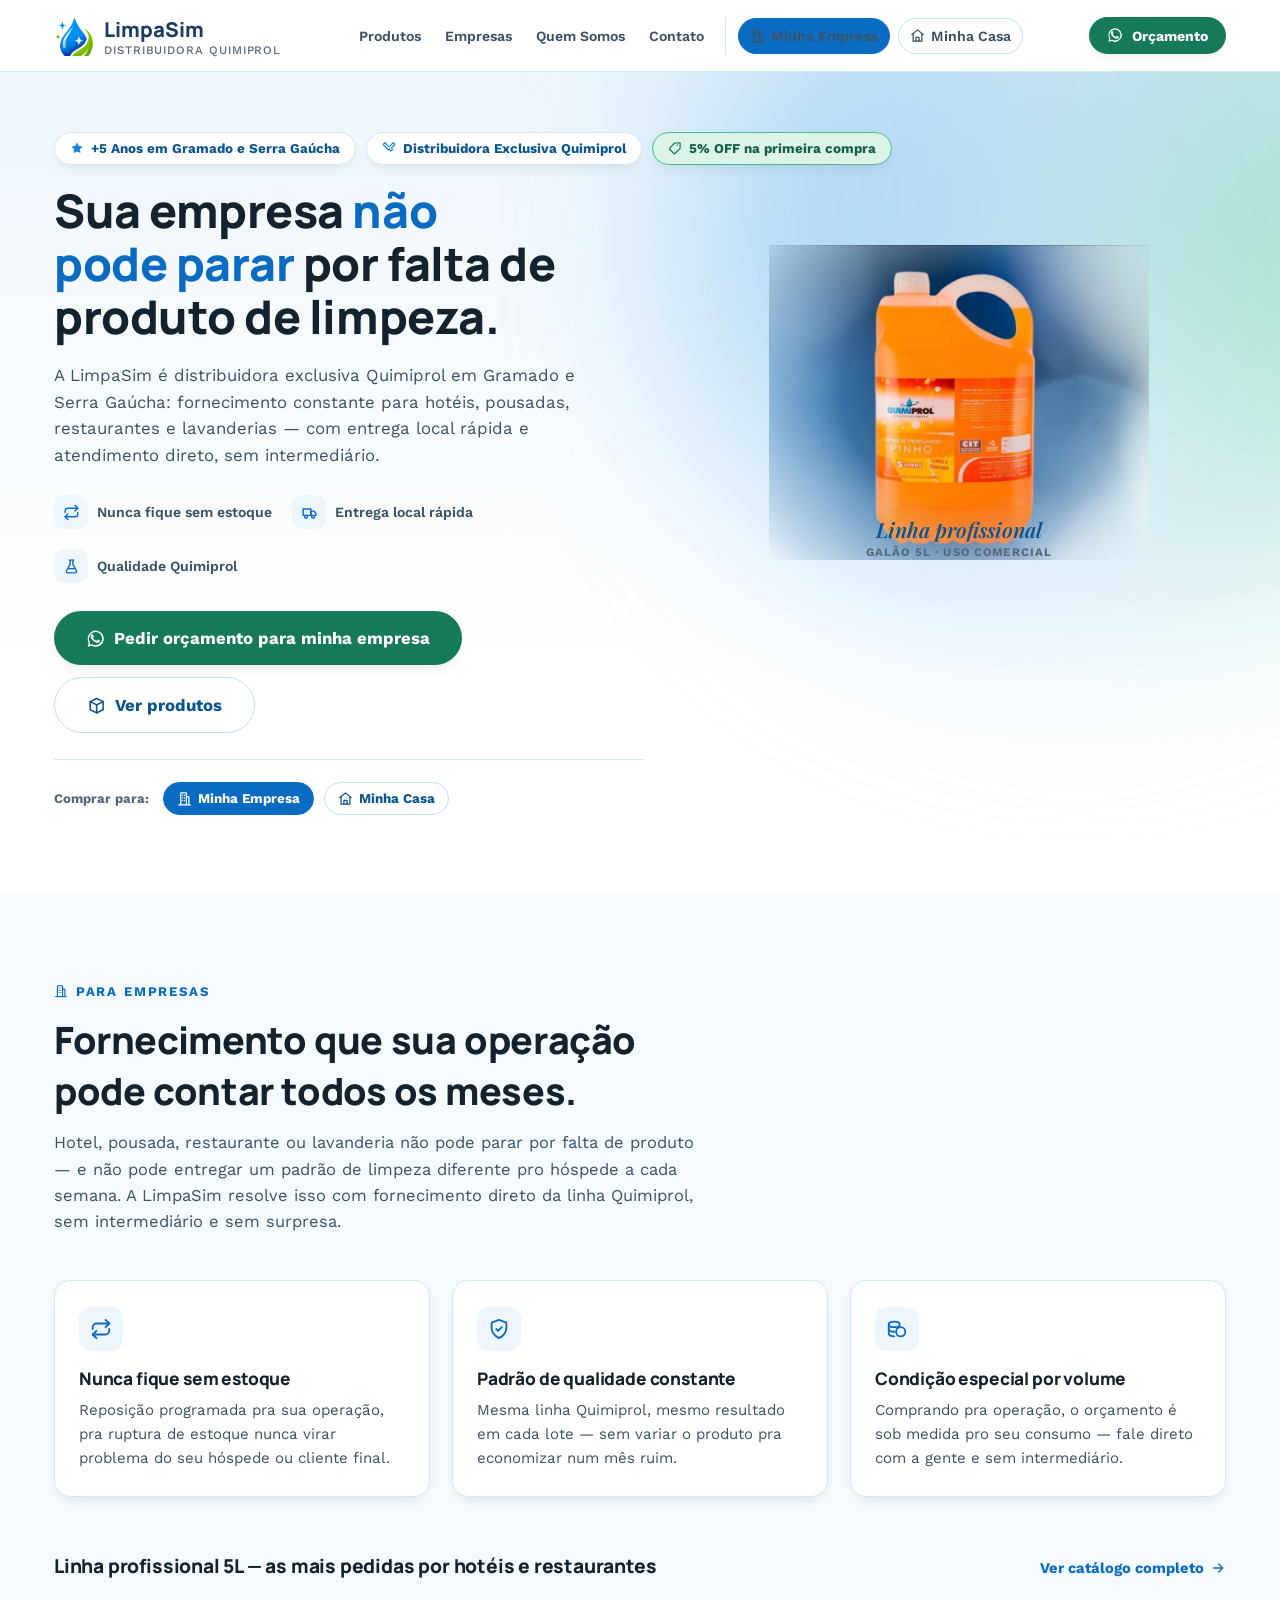
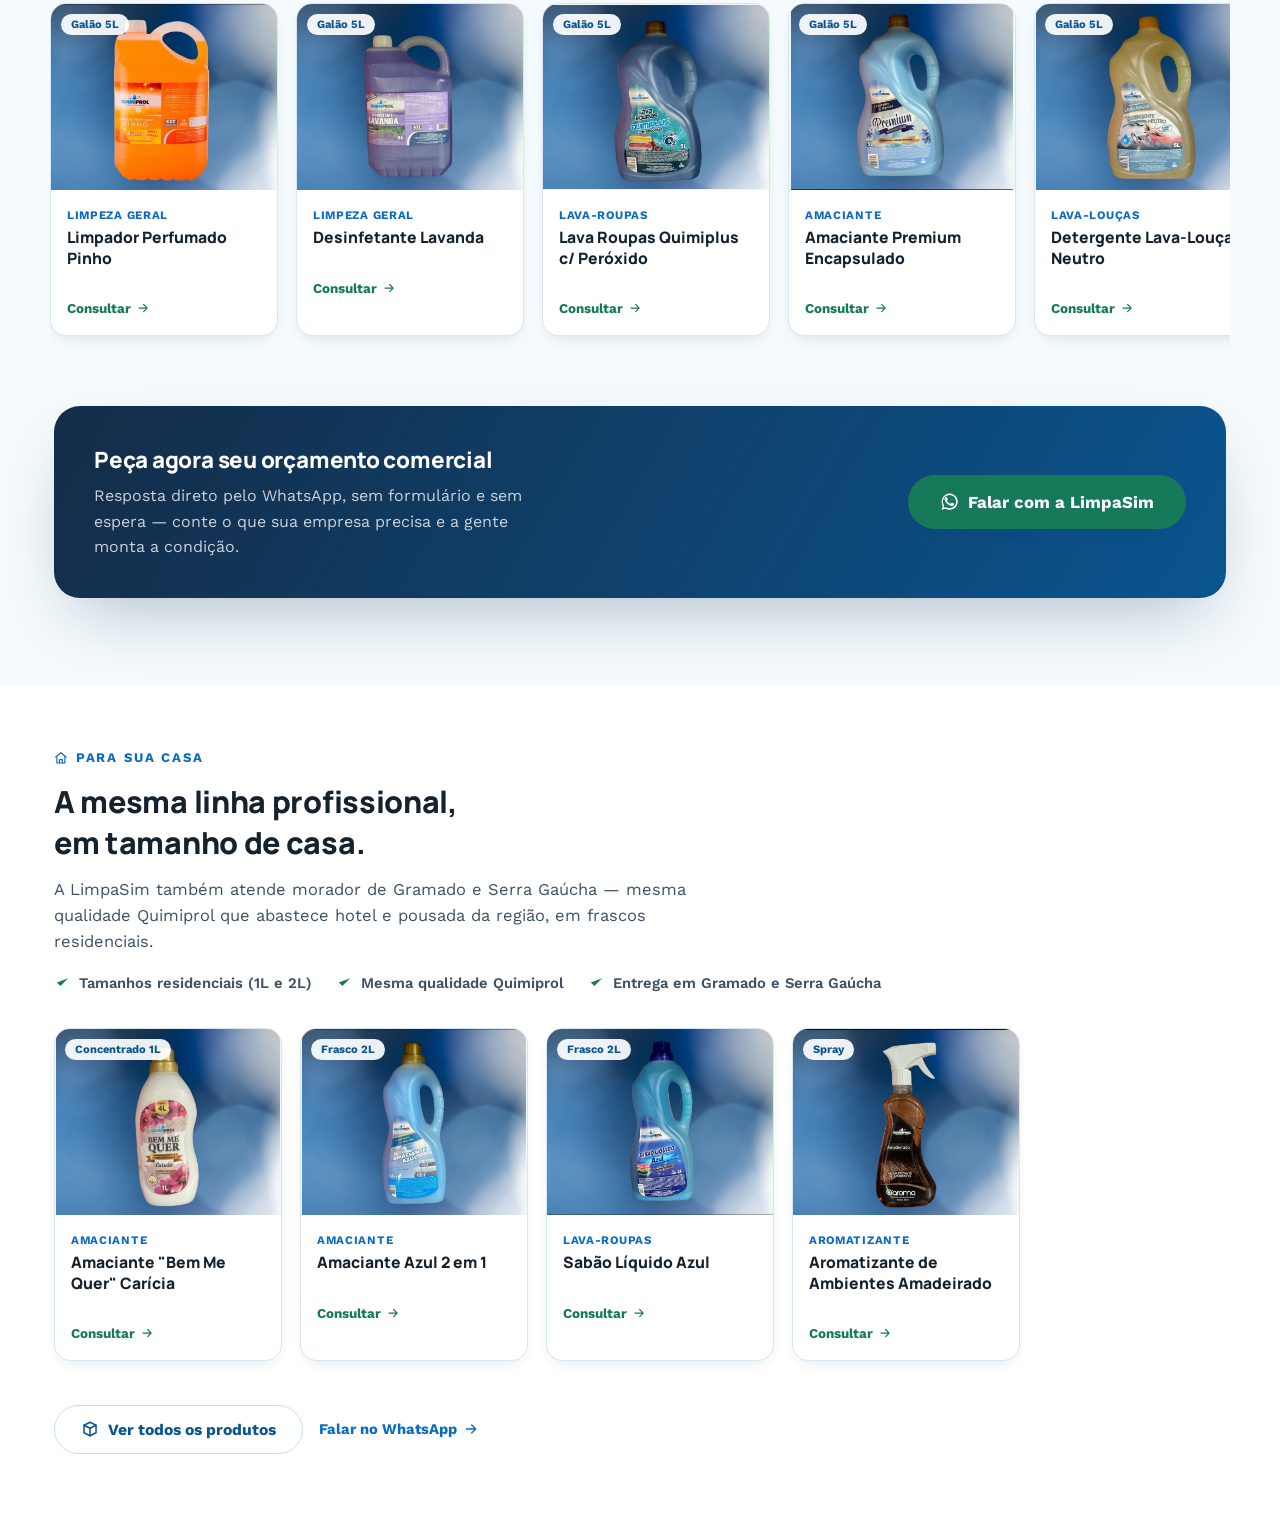
==== commit 80c1acc8: "v3: build Empresas (robust B2B) and Moradores (secondary) sections Empresas: pain-point argument car" ====
--- a/index.html
+++ b/index.html
@@ -274,6 +274,67 @@
       .hero-showcase { order: -1; }
       .hero-showcase img { max-width: 260px; }
     }
+
+    /* ============================================================
+       SEÇÕES — genérico
+       ============================================================ */
+    .section { padding: 88px 0; }
+    .section-head { max-width: 640px; margin-bottom: 44px; }
+    .section-head h2 { font-size: clamp(1.7rem, 3vw, 2.35rem); font-weight: 800; margin-top: 12px; }
+    .section-head p { margin-top: 14px; font-size: 1.03rem; }
+    .section--tint { background: var(--paper-tint); }
+
+    /* ============================================================
+       EMPRESAS — seção robusta B2B
+       ============================================================ */
+    .argument-grid { display: grid; grid-template-columns: repeat(3, 1fr); gap: 22px; margin-bottom: 56px; }
+    .argument-card { background: var(--paper); border: 1px solid var(--line); border-radius: var(--radius-md); padding: 26px 24px; box-shadow: var(--shadow-sm); }
+    .argument-card-ic { width: 44px; height: 44px; border-radius: 12px; background: var(--blue-50); color: var(--blue-600); display: grid; place-items: center; margin-bottom: 16px; }
+    .argument-card-ic .ic { width: 22px; height: 22px; }
+    .argument-card h3 { font-family: var(--font-display); font-size: 1.08rem; font-weight: 800; color: var(--ink-900); margin-bottom: 8px; }
+    .argument-card p { font-size: 0.94rem; }
+
+    .b2b-subhead { display: flex; align-items: baseline; justify-content: space-between; gap: 20px; margin-bottom: 20px; flex-wrap: wrap; }
+    .b2b-subhead h3 { font-family: var(--font-display); font-size: 1.2rem; font-weight: 800; color: var(--ink-900); }
+    .link-arrow { display: inline-flex; align-items: center; gap: 6px; font-weight: 700; font-size: 0.92rem; color: var(--blue-600); flex-shrink: 0; }
+    .link-arrow .ic { width: 16px; height: 16px; transition: transform 0.2s var(--ease); }
+    .link-arrow:hover .ic { transform: translateX(3px); }
+
+    .carousel-viewport { display: flex; gap: 18px; overflow-x: auto; scroll-snap-type: x mandatory; padding: 4px 4px 14px; margin: 0 -4px; -webkit-overflow-scrolling: touch; }
+    .carousel-card { scroll-snap-align: start; flex: 0 0 auto; width: 228px; background: var(--paper); border-radius: var(--radius-md); box-shadow: var(--shadow-sm); overflow: hidden; border: 1px solid var(--line); }
+    .carousel-card-media { position: relative; aspect-ratio: 4 / 3.3; background: var(--blue-50); overflow: hidden; }
+    .carousel-card-media img { position: absolute; inset: 0; width: 100%; height: 100%; object-fit: contain; }
+    .carousel-card-badge { position: absolute; top: 10px; left: 10px; z-index: 1; background: rgba(255,255,255,0.92); color: var(--blue-700); font-size: 0.7rem; font-weight: 700; padding: 4px 10px; border-radius: var(--radius-pill); }
+    .carousel-card-body { padding: 14px 16px 18px; }
+    .carousel-card-cat { font-size: 0.72rem; font-weight: 700; letter-spacing: 0.06em; text-transform: uppercase; color: var(--blue-600); }
+    .carousel-card-name { font-family: var(--font-display); font-weight: 800; font-size: 0.98rem; color: var(--ink-900); margin-top: 4px; line-height: 1.3; }
+    .carousel-card-cta { display: inline-flex; align-items: center; gap: 5px; margin-top: 12px; font-size: 0.84rem; font-weight: 700; color: var(--green-600); }
+
+    .cta-banner {
+      margin-top: 56px; background: linear-gradient(120deg, var(--blue-900), var(--blue-700));
+      border-radius: var(--radius-lg); padding: 38px 40px; display: flex; align-items: center; justify-content: space-between;
+      gap: 24px; flex-wrap: wrap; box-shadow: var(--shadow-lg);
+    }
+    .cta-banner h3 { font-family: var(--font-display); color: #fff; font-size: 1.4rem; font-weight: 800; }
+    .cta-banner p { color: rgba(255,255,255,0.78); margin-top: 8px; max-width: 44ch; }
+    .cta-banner .btn-primary { flex-shrink: 0; }
+
+    @media (max-width: 900px) {
+      .argument-grid { grid-template-columns: 1fr; }
+    }
+    @media (max-width: 560px) {
+      .section { padding: 64px 0; }
+      .cta-banner { padding: 30px 24px; }
+    }
+
+    /* ============================================================
+       MORADORES — seção secundária, mais enxuta
+       ============================================================ */
+    .section--compact { padding: 64px 0; }
+    .home-mini-list { display: flex; flex-wrap: wrap; gap: 10px 24px; margin: 18px 0 32px; }
+    .home-mini-item { display: flex; align-items: center; gap: 8px; font-size: 0.92rem; font-weight: 600; color: var(--ink-700); }
+    .home-mini-item .ic { width: 17px; height: 17px; color: var(--green-600); flex-shrink: 0; }
+    .compact-cta { display: flex; align-items: center; gap: 16px; margin-top: 30px; flex-wrap: wrap; }
   </style>
 </head>
 <body>
@@ -414,6 +475,169 @@
               <small>Galão 5L · uso comercial</small>
             </div>
           </div>
+        </div>
+      </div>
+    </section>
+
+    <!-- ============================================================
+         EMPRESAS — dor, argumentos, produtos, CTA
+         ============================================================ -->
+    <section class="section section--tint" id="empresas" aria-labelledby="empresas-title">
+      <div class="container">
+        <div class="section-head">
+          <span class="eyebrow" data-reveal><svg class="ic" aria-hidden="true"><use href="#i-building"/></svg> Para empresas</span>
+          <h2 id="empresas-title" data-reveal data-reveal-delay="60">Fornecimento que sua operação pode contar todos os meses.</h2>
+          <p data-reveal data-reveal-delay="120">
+            Hotel, pousada, restaurante ou lavanderia não pode parar por falta de produto —
+            e não pode entregar um padrão de limpeza diferente pro hóspede a cada semana.
+            A LimpaSim resolve isso com fornecimento direto da linha Quimiprol, sem
+            intermediário e sem surpresa.
+          </p>
+        </div>
+
+        <div class="argument-grid">
+          <div class="argument-card" data-reveal>
+            <span class="argument-card-ic"><svg class="ic" aria-hidden="true"><use href="#i-repeat"/></svg></span>
+            <h3>Nunca fique sem estoque</h3>
+            <p>Reposição programada pra sua operação, pra ruptura de estoque nunca virar
+              problema do seu hóspede ou cliente final.</p>
+          </div>
+          <div class="argument-card" data-reveal data-reveal-delay="80">
+            <span class="argument-card-ic"><svg class="ic" aria-hidden="true"><use href="#i-shield"/></svg></span>
+            <h3>Padrão de qualidade constante</h3>
+            <p>Mesma linha Quimiprol, mesmo resultado em cada lote — sem variar o produto
+              pra economizar num mês ruim.</p>
+          </div>
+          <div class="argument-card" data-reveal data-reveal-delay="160">
+            <span class="argument-card-ic"><svg class="ic" aria-hidden="true"><use href="#i-coins"/></svg></span>
+            <h3>Condição especial por volume</h3>
+            <p>Comprando pra operação, o orçamento é sob medida pro seu consumo —
+              fale direto com a gente e sem intermediário.</p>
+          </div>
+        </div>
+
+        <div class="b2b-subhead" data-reveal>
+          <h3>Linha profissional 5L — as mais pedidas por hotéis e restaurantes</h3>
+          <a class="link-arrow" href="#produtos">Ver catálogo completo <svg class="ic" aria-hidden="true"><use href="#i-arrow"/></svg></a>
+        </div>
+
+        <div class="carousel-viewport" role="list" aria-label="Produtos em destaque para empresas">
+          <article class="carousel-card" role="listitem">
+            <div class="carousel-card-media"><span class="carousel-card-badge">Galão 5L</span><img src="assets/produtos/pinho-5l.jpg" width="828" height="686" loading="lazy" decoding="async" alt="Limpador Perfumado Pinho Quimiprol, galão de 5 litros" /></div>
+            <div class="carousel-card-body">
+              <span class="carousel-card-cat">Limpeza Geral</span>
+              <h4 class="carousel-card-name">Limpador Perfumado Pinho</h4>
+              <a class="carousel-card-cta js-whats" data-msg="Olá! Vim pelo site da LimpaSim e gostaria de um orçamento do Limpador Perfumado Pinho (5L) para minha empresa." href="#" target="_blank" rel="noopener">Consultar <svg class="ic" aria-hidden="true"><use href="#i-arrow"/></svg></a>
+            </div>
+          </article>
+          <article class="carousel-card" role="listitem">
+            <div class="carousel-card-media"><span class="carousel-card-badge">Galão 5L</span><img src="assets/produtos/desinfetante-lavanda-5l.jpg" width="828" height="686" loading="lazy" decoding="async" alt="Desinfetante Lavanda Quimiprol, galão de 5 litros" /></div>
+            <div class="carousel-card-body">
+              <span class="carousel-card-cat">Limpeza Geral</span>
+              <h4 class="carousel-card-name">Desinfetante Lavanda</h4>
+              <a class="carousel-card-cta js-whats" data-msg="Olá! Vim pelo site da LimpaSim e gostaria de um orçamento do Desinfetante Lavanda (5L) para minha empresa." href="#" target="_blank" rel="noopener">Consultar <svg class="ic" aria-hidden="true"><use href="#i-arrow"/></svg></a>
+            </div>
+          </article>
+          <article class="carousel-card" role="listitem">
+            <div class="carousel-card-media"><span class="carousel-card-badge">Galão 5L</span><img src="assets/produtos/quimiplus-lava-roupas-5l.jpg" width="828" height="675" loading="lazy" decoding="async" alt="Lava Roupas Quimiplus com Peróxido Quimiprol, galão de 5 litros" /></div>
+            <div class="carousel-card-body">
+              <span class="carousel-card-cat">Lava-Roupas</span>
+              <h4 class="carousel-card-name">Lava Roupas Quimiplus c/ Peróxido</h4>
+              <a class="carousel-card-cta js-whats" data-msg="Olá! Vim pelo site da LimpaSim e gostaria de um orçamento do Lava Roupas Quimiplus com Peróxido (5L) para minha empresa." href="#" target="_blank" rel="noopener">Consultar <svg class="ic" aria-hidden="true"><use href="#i-arrow"/></svg></a>
+            </div>
+          </article>
+          <article class="carousel-card" role="listitem">
+            <div class="carousel-card-media"><span class="carousel-card-badge">Galão 5L</span><img src="assets/produtos/amaciante-premium-5l.jpg" width="828" height="695" loading="lazy" decoding="async" alt="Amaciante Premium Encapsulado Quimiprol, galão de 5 litros" /></div>
+            <div class="carousel-card-body">
+              <span class="carousel-card-cat">Amaciante</span>
+              <h4 class="carousel-card-name">Amaciante Premium Encapsulado</h4>
+              <a class="carousel-card-cta js-whats" data-msg="Olá! Vim pelo site da LimpaSim e gostaria de um orçamento do Amaciante Premium Encapsulado (5L) para minha empresa." href="#" target="_blank" rel="noopener">Consultar <svg class="ic" aria-hidden="true"><use href="#i-arrow"/></svg></a>
+            </div>
+          </article>
+          <article class="carousel-card" role="listitem">
+            <div class="carousel-card-media"><span class="carousel-card-badge">Galão 5L</span><img src="assets/produtos/detergente-neutro-lava-loucas-5l.jpg" width="828" height="686" loading="lazy" decoding="async" alt="Detergente Lava-Louças Neutro Quimiprol, galão de 5 litros" /></div>
+            <div class="carousel-card-body">
+              <span class="carousel-card-cat">Lava-Louças</span>
+              <h4 class="carousel-card-name">Detergente Lava-Louças Neutro</h4>
+              <a class="carousel-card-cta js-whats" data-msg="Olá! Vim pelo site da LimpaSim e gostaria de um orçamento do Detergente Lava-Louças Neutro (5L) para minha empresa." href="#" target="_blank" rel="noopener">Consultar <svg class="ic" aria-hidden="true"><use href="#i-arrow"/></svg></a>
+            </div>
+          </article>
+        </div>
+
+        <div class="cta-banner" data-reveal>
+          <div>
+            <h3>Peça agora seu orçamento comercial</h3>
+            <p>Resposta direto pelo WhatsApp, sem formulário e sem espera — conte o que sua empresa precisa e a gente monta a condição.</p>
+          </div>
+          <a class="btn btn-primary btn-lg js-whats" data-msg="Olá! Vim pelo site da LimpaSim e gostaria de um orçamento comercial para minha empresa." href="#" target="_blank" rel="noopener">
+            <svg class="ic" aria-hidden="true"><use href="#i-whatsapp"/></svg> Falar com a LimpaSim
+          </a>
+        </div>
+      </div>
+    </section>
+
+    <!-- ============================================================
+         MORADORES — secundária, mais enxuta
+         ============================================================ -->
+    <section class="section section--compact" id="moradores" aria-labelledby="moradores-title">
+      <div class="container">
+        <div class="section-head" style="margin-bottom: 8px;">
+          <span class="eyebrow" data-reveal><svg class="ic" aria-hidden="true"><use href="#i-home"/></svg> Para sua casa</span>
+          <h2 id="moradores-title" data-reveal data-reveal-delay="60" style="font-size: clamp(1.5rem, 2.4vw, 1.9rem);">A mesma linha profissional, em tamanho de casa.</h2>
+          <p data-reveal data-reveal-delay="120">
+            A LimpaSim também atende morador de Gramado e Serra Gaúcha — mesma qualidade
+            Quimiprol que abastece hotel e pousada da região, em frascos residenciais.
+          </p>
+        </div>
+
+        <div class="home-mini-list" data-reveal data-reveal-delay="160">
+          <span class="home-mini-item"><svg class="ic ic--fill" aria-hidden="true"><use href="#i-check"/></svg> Tamanhos residenciais (1L e 2L)</span>
+          <span class="home-mini-item"><svg class="ic ic--fill" aria-hidden="true"><use href="#i-check"/></svg> Mesma qualidade Quimiprol</span>
+          <span class="home-mini-item"><svg class="ic ic--fill" aria-hidden="true"><use href="#i-check"/></svg> Entrega em Gramado e Serra Gaúcha</span>
+        </div>
+
+        <div class="carousel-viewport" role="list" aria-label="Produtos em destaque para casa">
+          <article class="carousel-card" role="listitem">
+            <div class="carousel-card-media"><span class="carousel-card-badge">Concentrado 1L</span><img src="assets/produtos/amaciante-bem-me-quer-caricia-1l.jpg" width="828" height="692" loading="lazy" decoding="async" alt="Amaciante Concentrado Bem Me Quer Carícia Quimiprol, 1 litro" /></div>
+            <div class="carousel-card-body">
+              <span class="carousel-card-cat">Amaciante</span>
+              <h4 class="carousel-card-name">Amaciante "Bem Me Quer" Carícia</h4>
+              <a class="carousel-card-cta js-whats" data-msg="Olá! Vim pelo site da LimpaSim e gostaria de informações sobre o Amaciante Bem Me Quer Carícia (1L) para minha casa." href="#" target="_blank" rel="noopener">Consultar <svg class="ic" aria-hidden="true"><use href="#i-arrow"/></svg></a>
+            </div>
+          </article>
+          <article class="carousel-card" role="listitem">
+            <div class="carousel-card-media"><span class="carousel-card-badge">Frasco 2L</span><img src="assets/produtos/amaciante-azul-2em1-2l.jpg" width="828" height="692" loading="lazy" decoding="async" alt="Amaciante Azul 2 em 1 Quimiprol, frasco de 2 litros" /></div>
+            <div class="carousel-card-body">
+              <span class="carousel-card-cat">Amaciante</span>
+              <h4 class="carousel-card-name">Amaciante Azul 2 em 1</h4>
+              <a class="carousel-card-cta js-whats" data-msg="Olá! Vim pelo site da LimpaSim e gostaria de informações sobre o Amaciante Azul 2 em 1 (2L) para minha casa." href="#" target="_blank" rel="noopener">Consultar <svg class="ic" aria-hidden="true"><use href="#i-arrow"/></svg></a>
+            </div>
+          </article>
+          <article class="carousel-card" role="listitem">
+            <div class="carousel-card-media"><span class="carousel-card-badge">Frasco 2L</span><img src="assets/produtos/sabao-liquido-azul-2l.jpg" width="828" height="685" loading="lazy" decoding="async" alt="Sabão Líquido Azul Quimiprol, frasco de 2 litros" /></div>
+            <div class="carousel-card-body">
+              <span class="carousel-card-cat">Lava-Roupas</span>
+              <h4 class="carousel-card-name">Sabão Líquido Azul</h4>
+              <a class="carousel-card-cta js-whats" data-msg="Olá! Vim pelo site da LimpaSim e gostaria de informações sobre o Sabão Líquido Azul (2L) para minha casa." href="#" target="_blank" rel="noopener">Consultar <svg class="ic" aria-hidden="true"><use href="#i-arrow"/></svg></a>
+            </div>
+          </article>
+          <article class="carousel-card" role="listitem">
+            <div class="carousel-card-media"><span class="carousel-card-badge">Spray</span><img src="assets/produtos/aromatizante-ambientes-amadeirado.jpg" width="828" height="686" loading="lazy" decoding="async" alt="Aromatizante de Ambientes Amadeirado Quimiprol" /></div>
+            <div class="carousel-card-body">
+              <span class="carousel-card-cat">Aromatizante</span>
+              <h4 class="carousel-card-name">Aromatizante de Ambientes Amadeirado</h4>
+              <a class="carousel-card-cta js-whats" data-msg="Olá! Vim pelo site da LimpaSim e gostaria de informações sobre o Aromatizante de Ambientes Amadeirado para minha casa." href="#" target="_blank" rel="noopener">Consultar <svg class="ic" aria-hidden="true"><use href="#i-arrow"/></svg></a>
+            </div>
+          </article>
+        </div>
+
+        <div class="compact-cta" data-reveal>
+          <a class="btn btn-secondary" href="#produtos">
+            <svg class="ic" aria-hidden="true"><use href="#i-package"/></svg> Ver todos os produtos
+          </a>
+          <a class="link-arrow js-whats" data-msg="Olá! Vim pelo site da LimpaSim e gostaria de informações para minha casa." href="#" target="_blank" rel="noopener">
+            Falar no WhatsApp <svg class="ic" aria-hidden="true"><use href="#i-arrow"/></svg>
+          </a>
         </div>
       </div>
     </section>
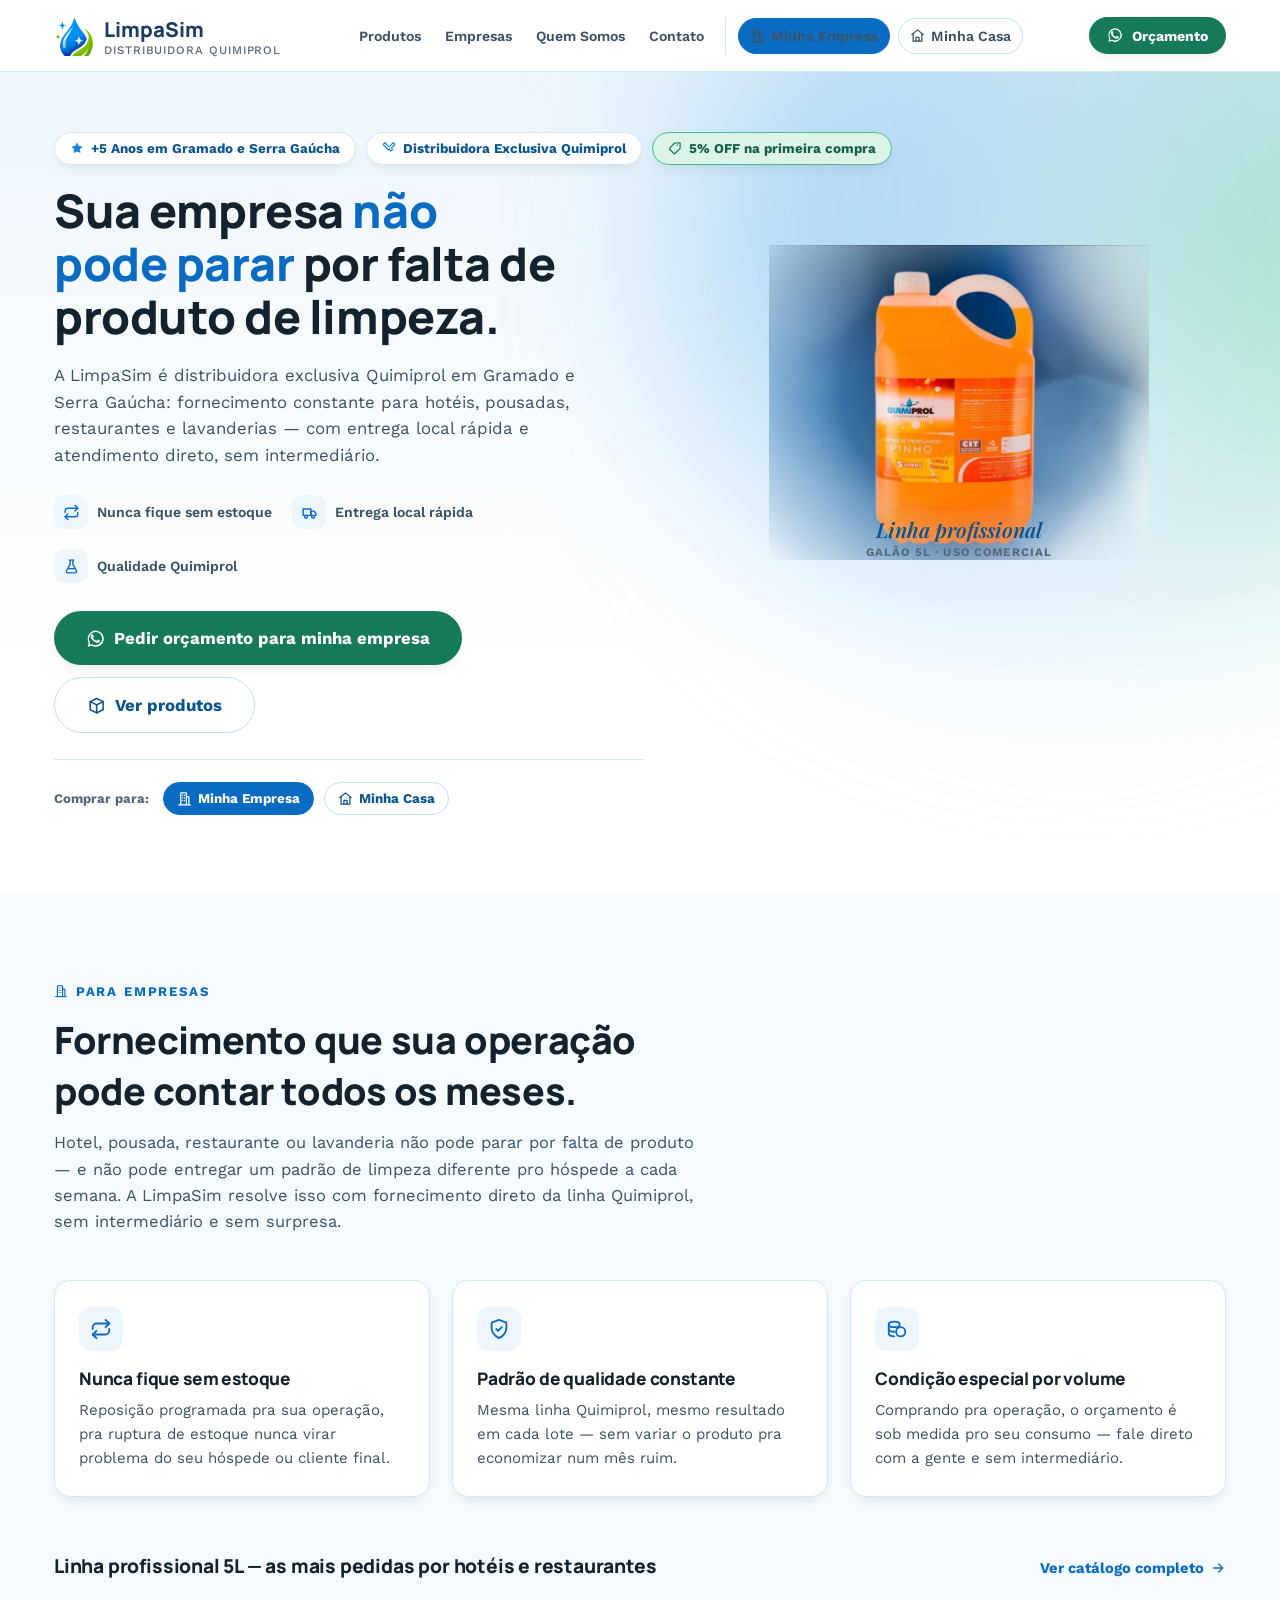
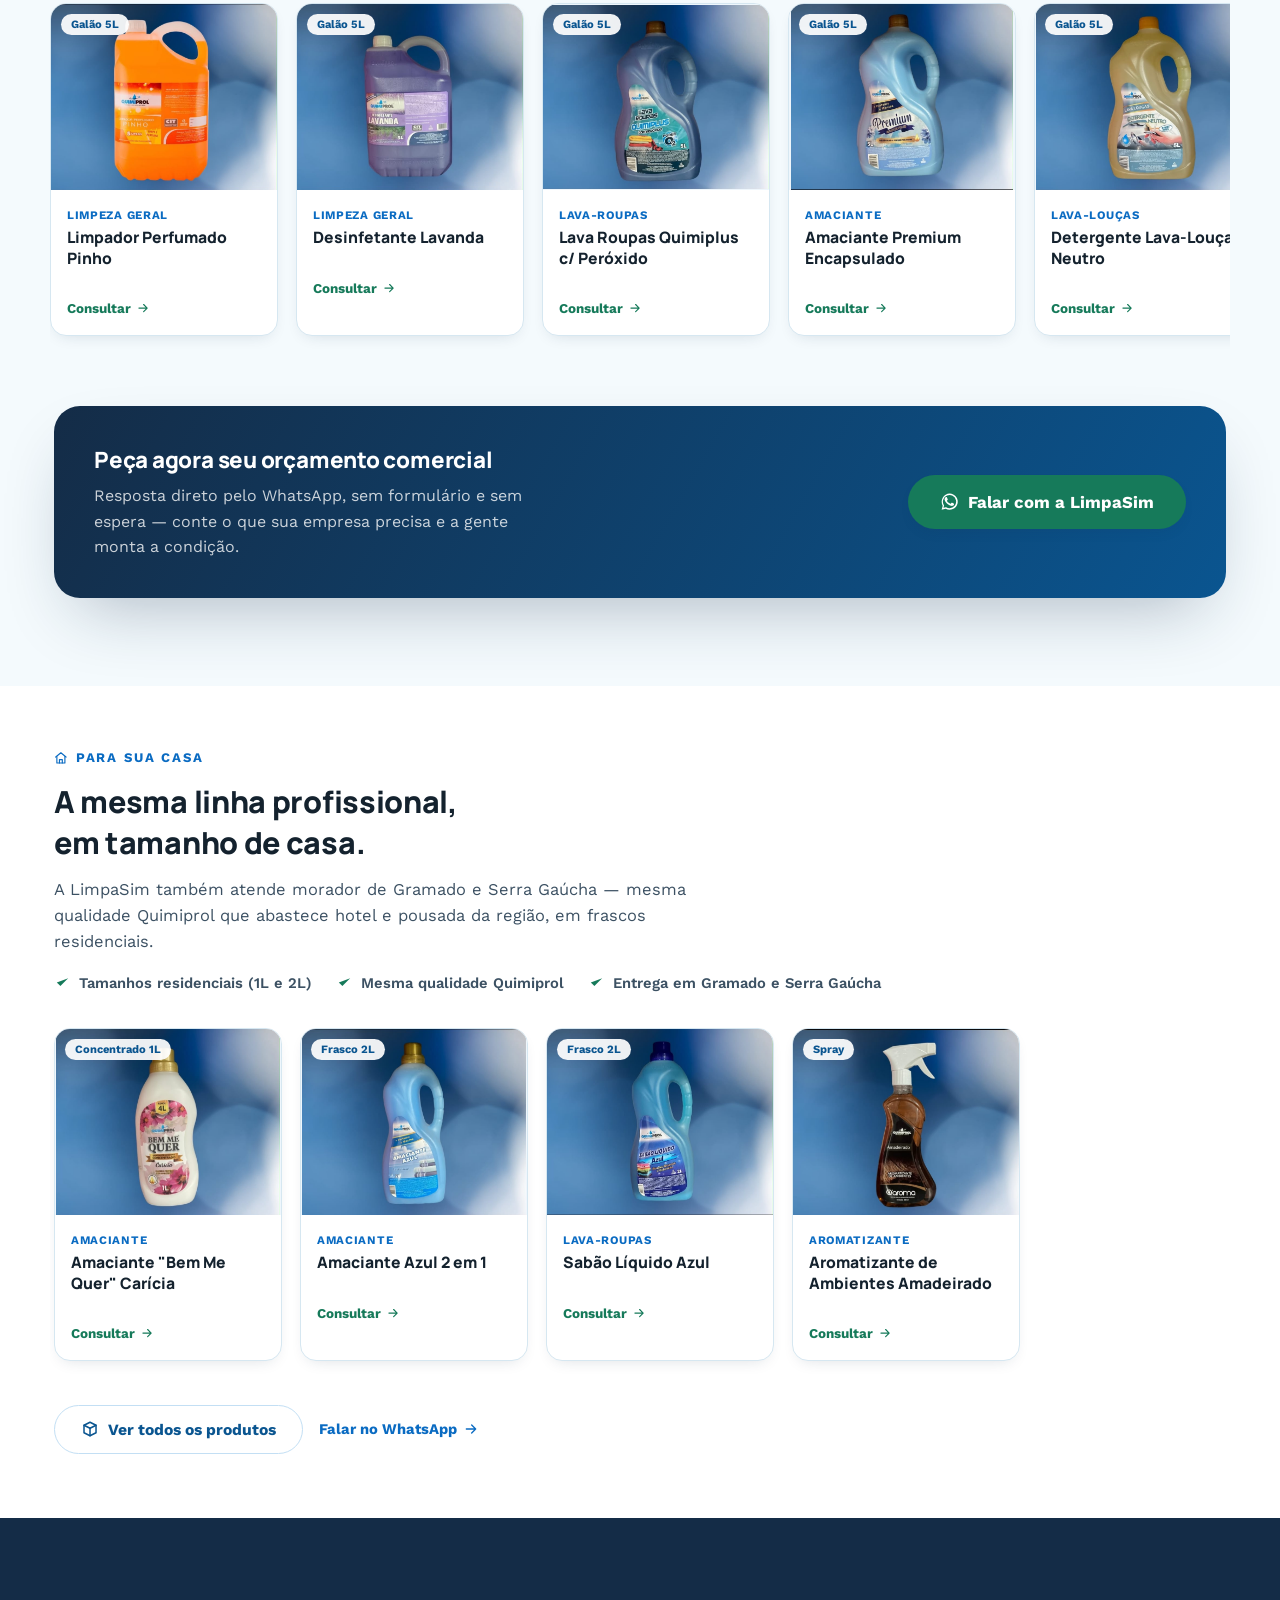
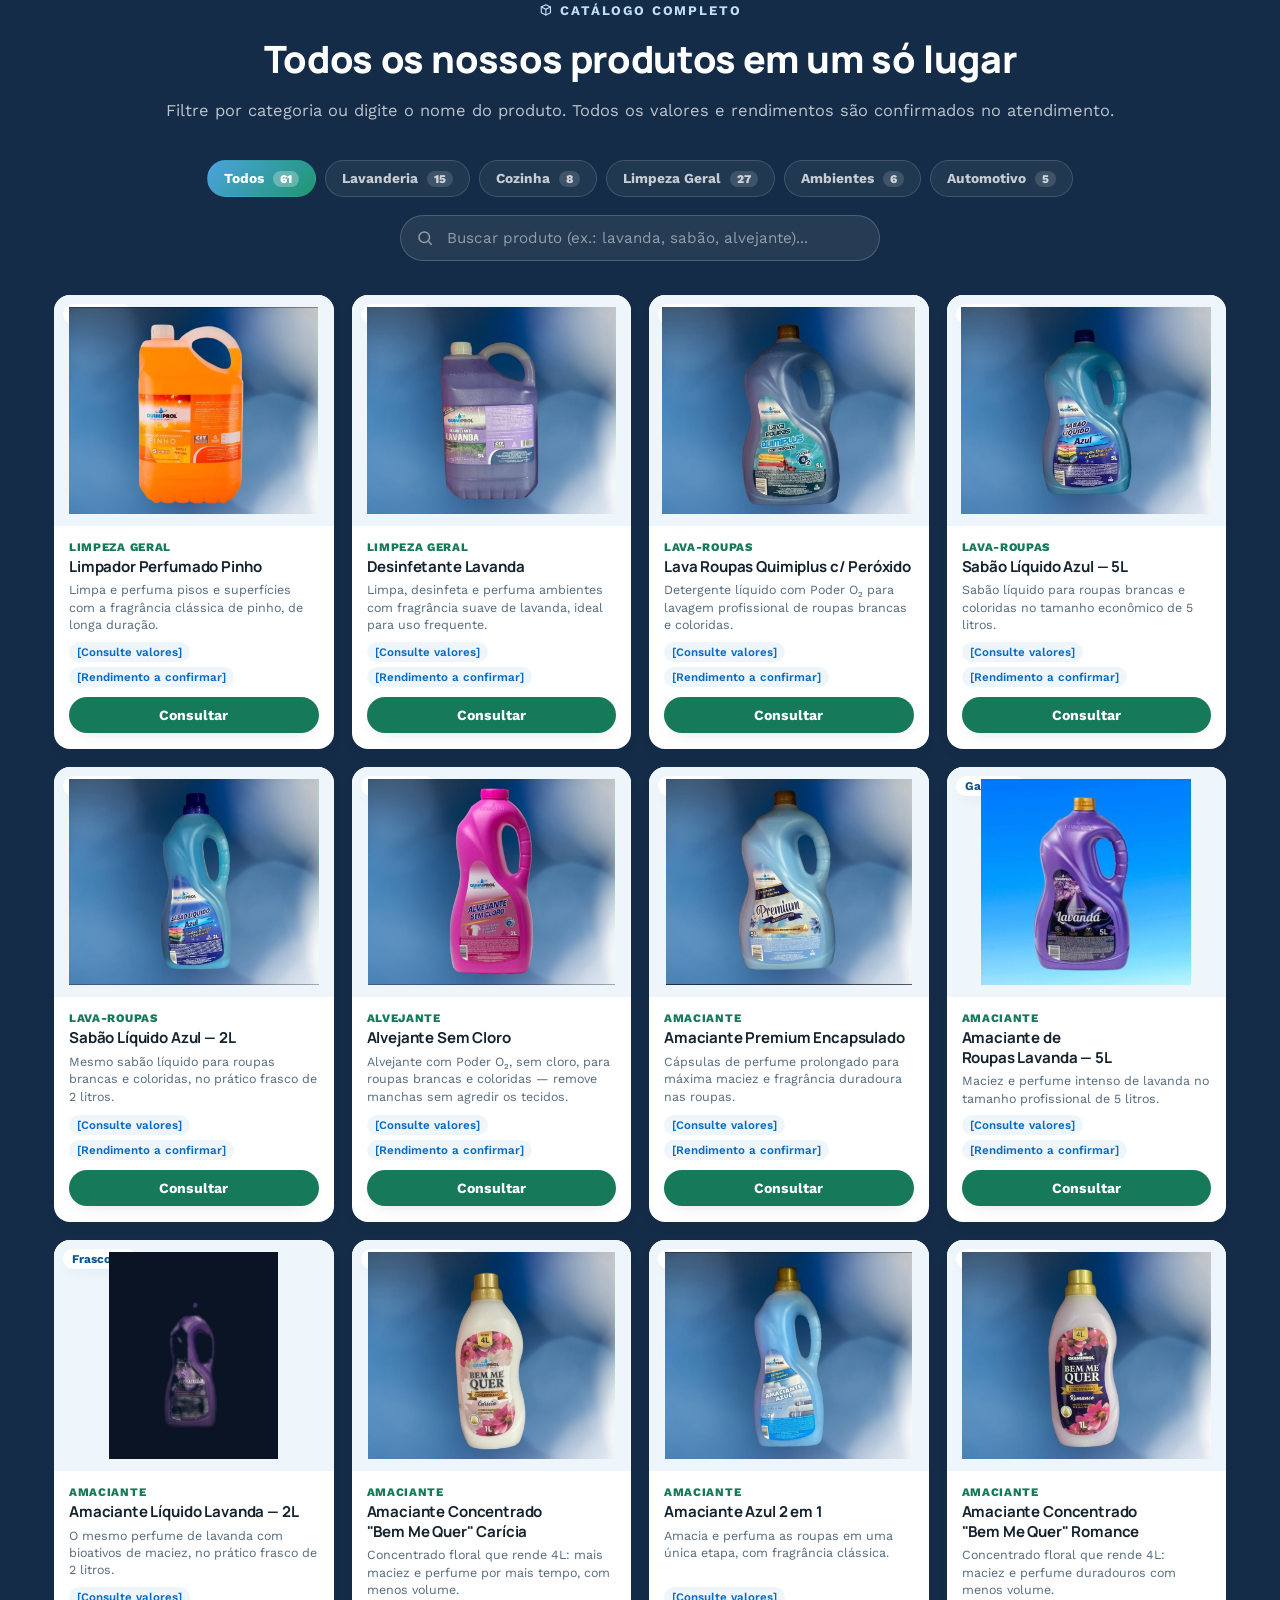
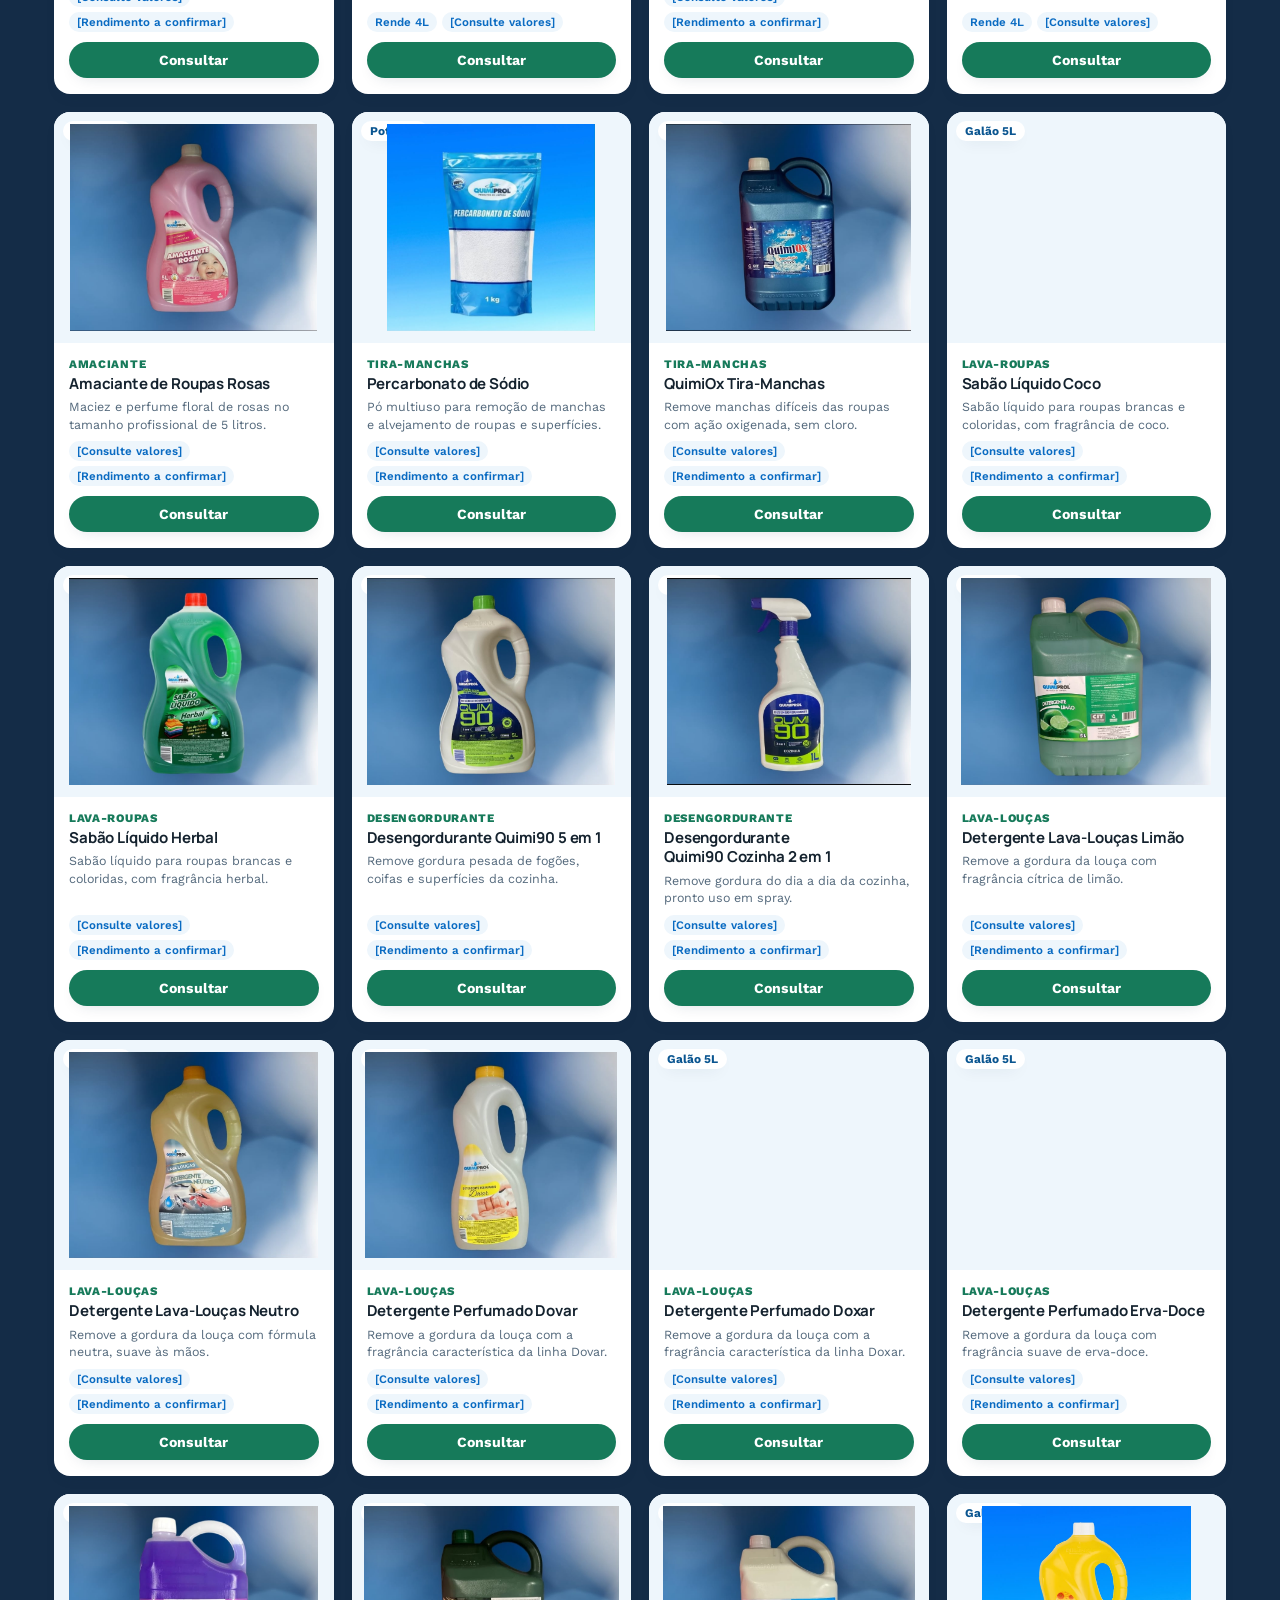
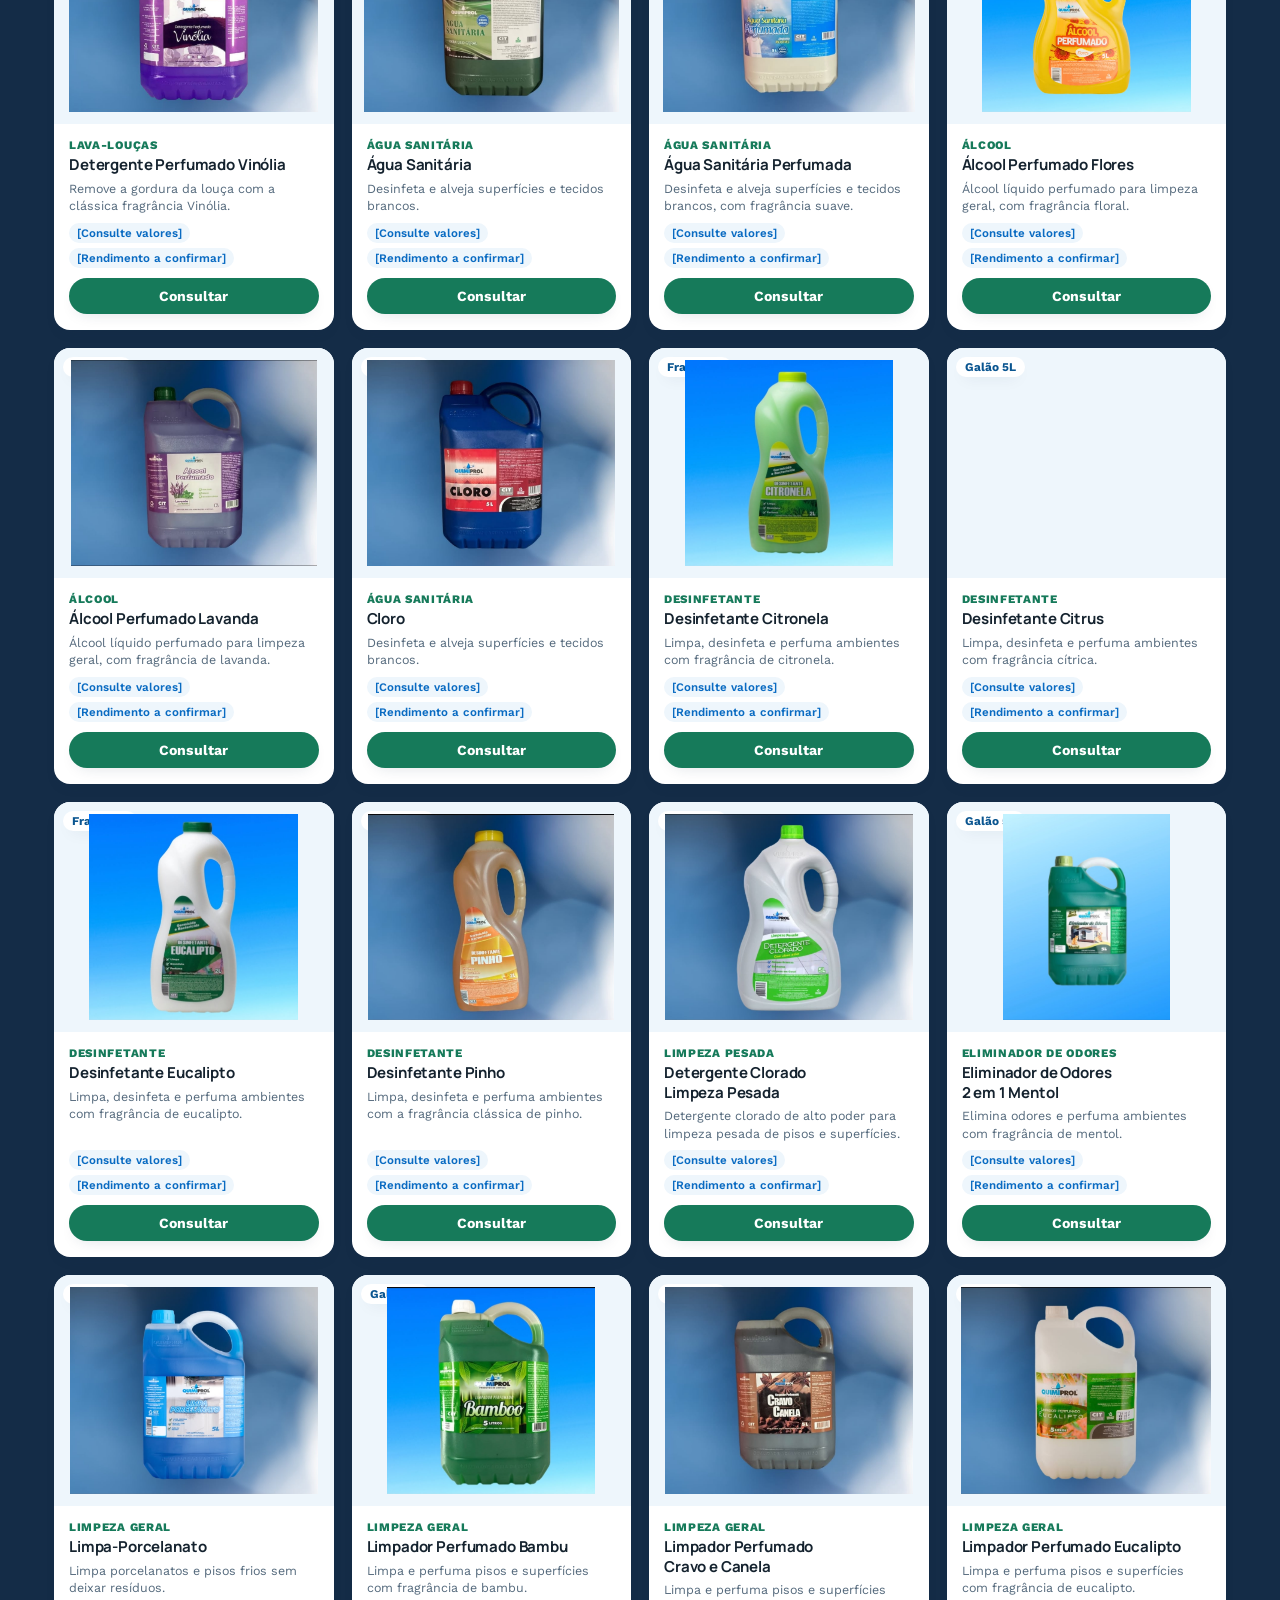
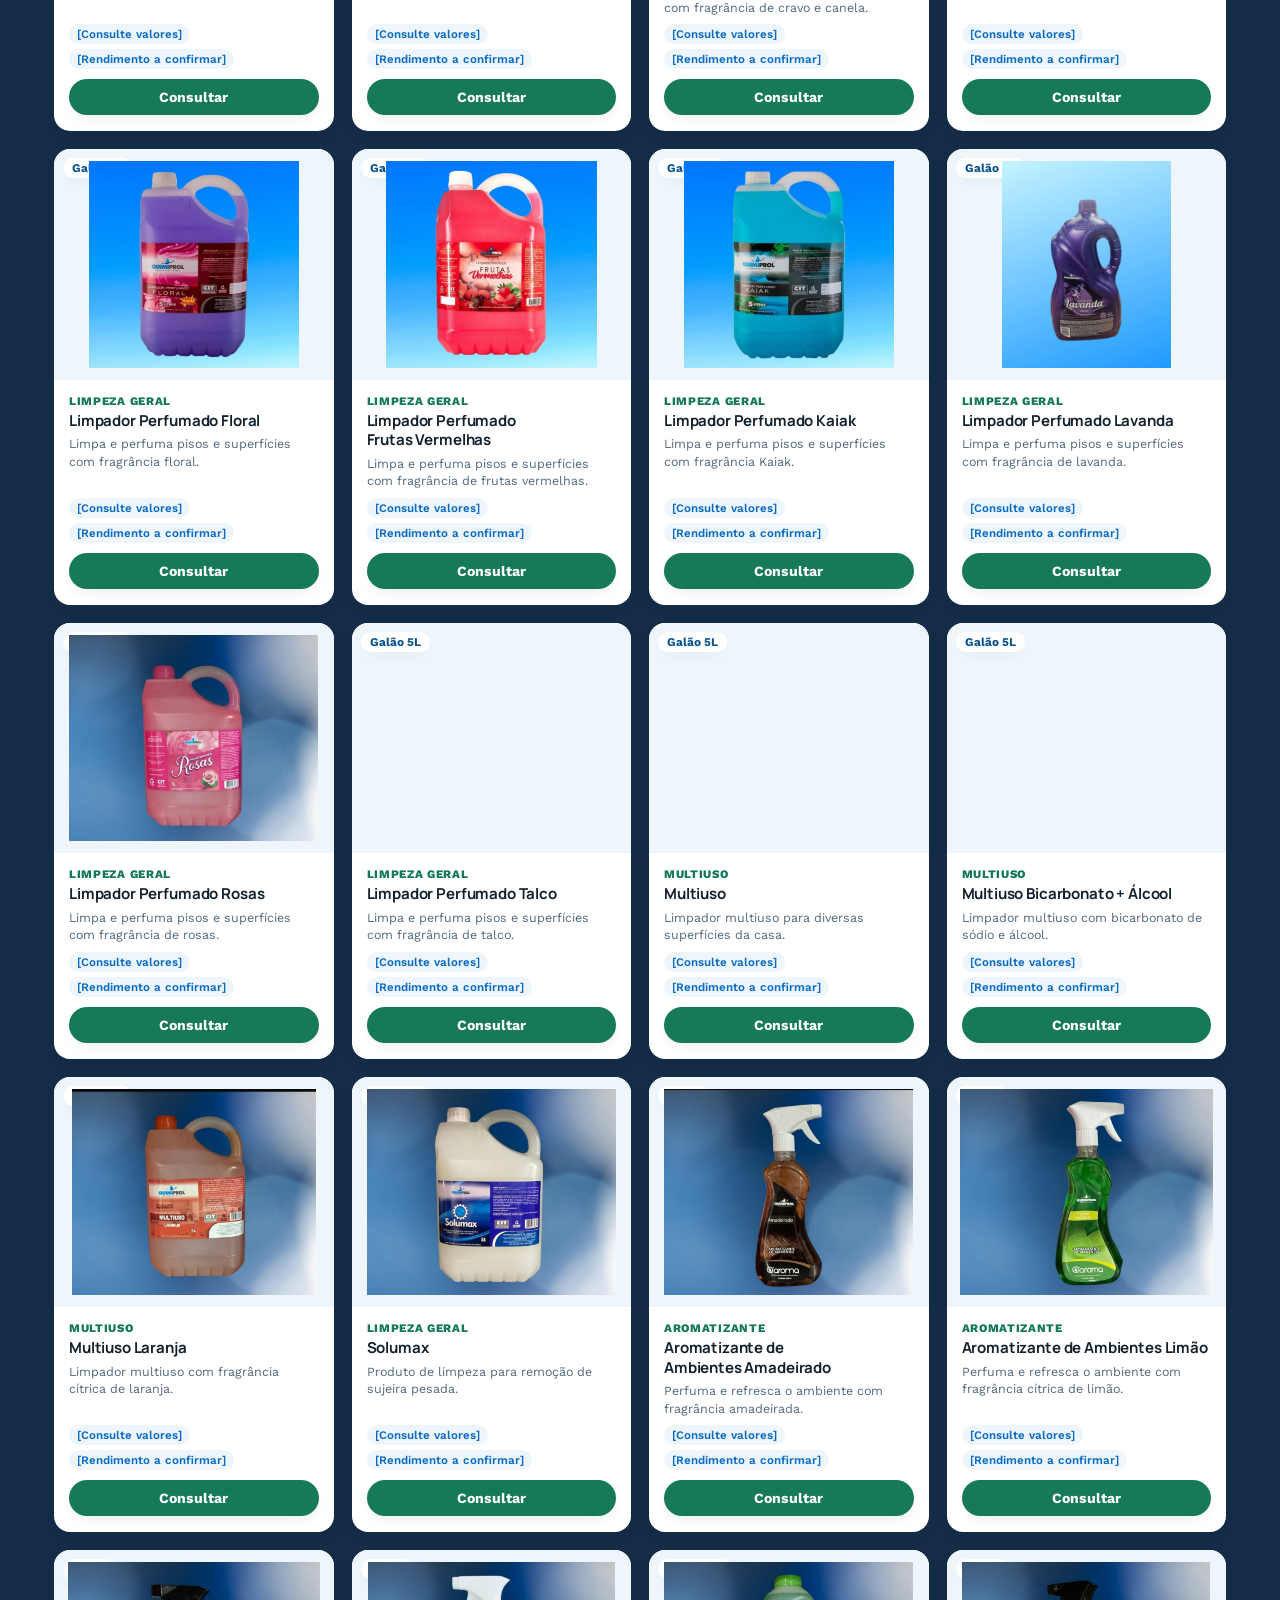
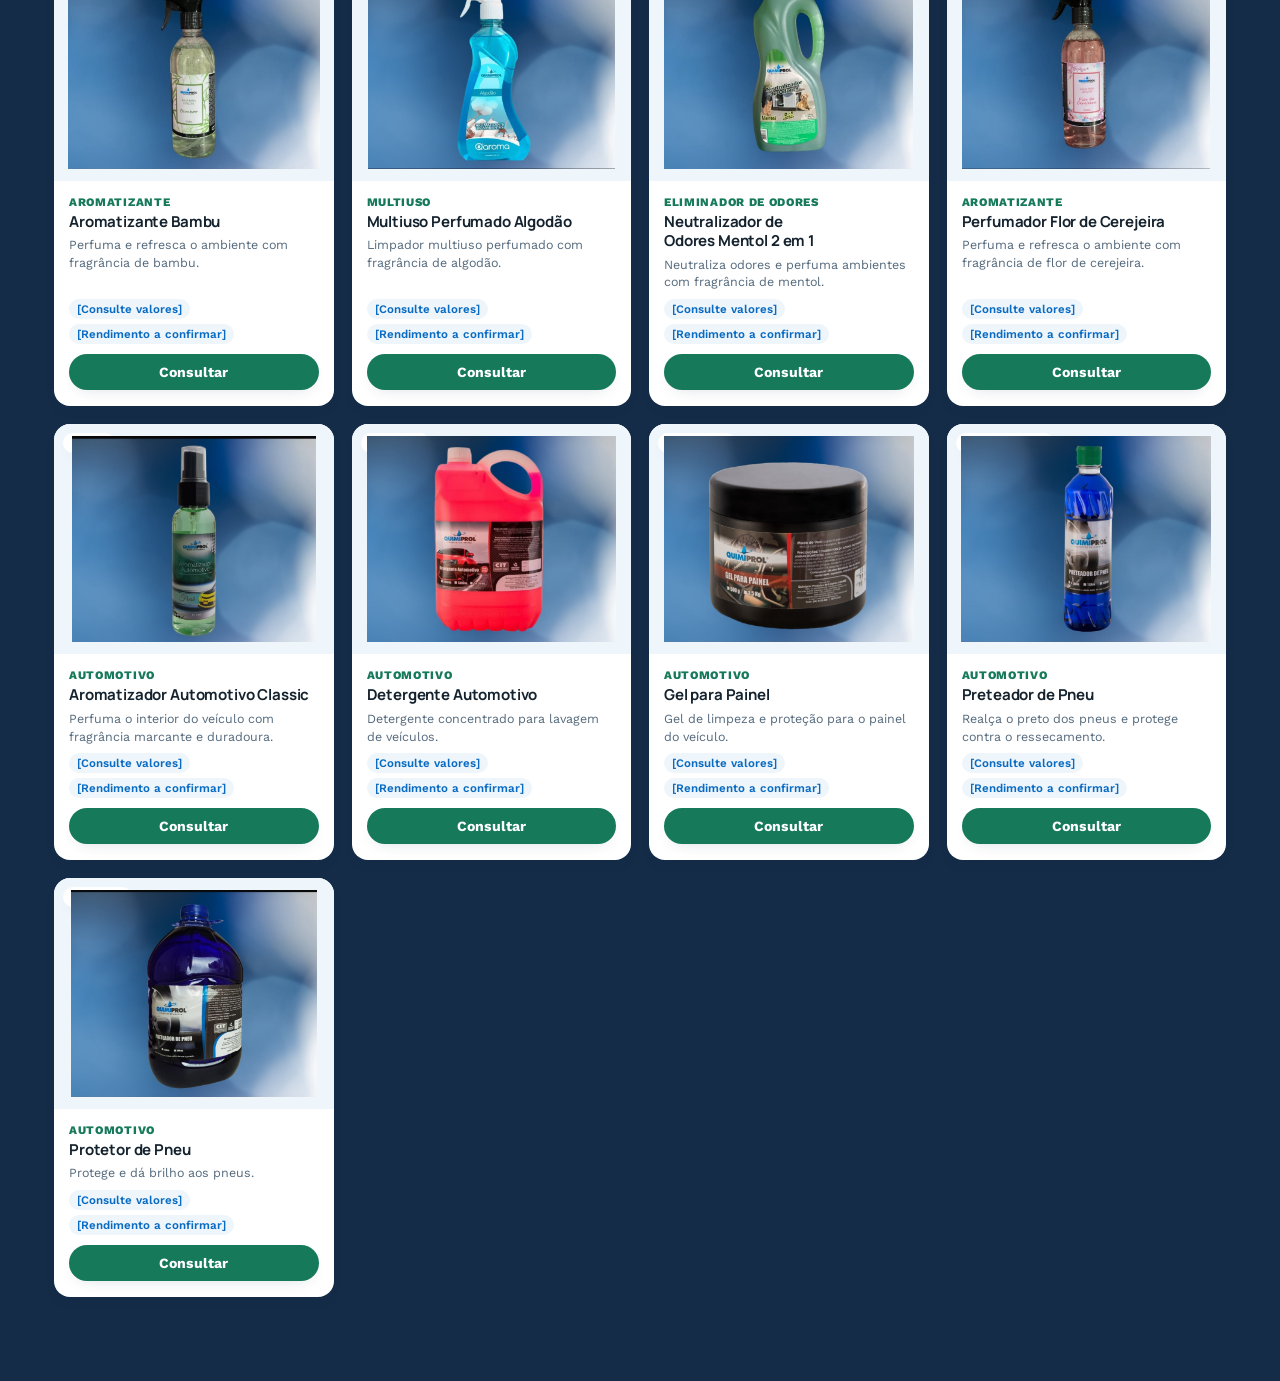
==== commit 3c4df829: "v3: reinsert full 61-product catalog (tabs + search) as the #produtos section Same category tabs, se" ====
--- a/index.html
+++ b/index.html
@@ -335,6 +335,69 @@
     .home-mini-item { display: flex; align-items: center; gap: 8px; font-size: 0.92rem; font-weight: 600; color: var(--ink-700); }
     .home-mini-item .ic { width: 17px; height: 17px; color: var(--green-600); flex-shrink: 0; }
     .compact-cta { display: flex; align-items: center; gap: 16px; margin-top: 30px; flex-wrap: wrap; }
+
+    /* ============================================================
+       CATÁLOGO COMPLETO — 61 produtos, abas + busca (dados/imagens
+       reaproveitados do v2, só o visual mudou; fotos sempre raw,
+       nunca assets/produtos/recorte/*)
+       ============================================================ */
+    .catalog-section { padding: 84px 0; background: var(--blue-900); }
+    .catalog-section .section-head { color: #fff; max-width: 100%; text-align: center; margin: 0 auto 36px; }
+    .catalog-section .section-head .eyebrow { color: var(--blue-200); justify-content: center; }
+    .catalog-section .section-head .eyebrow .ic { color: var(--blue-200); }
+    .catalog-section .section-head h2 { color: #fff; }
+    .catalog-section .section-head p { color: rgba(255,255,255,0.72); margin-left: auto; margin-right: auto; }
+
+    .catalog-toolbar { display: flex; flex-direction: column; gap: 18px; align-items: center; margin-bottom: 34px; }
+    .tabs { display: flex; flex-wrap: wrap; gap: 9px; justify-content: center; }
+    .tab {
+      font-size: 0.86rem; font-weight: 700; color: rgba(255,255,255,0.75);
+      padding: 9px 16px; border-radius: var(--radius-pill);
+      background: rgba(255,255,255,0.06); border: 1px solid rgba(255,255,255,0.14);
+      transition: all 0.2s var(--ease);
+    }
+    .tab:hover { color: #fff; border-color: rgba(255,255,255,0.35); }
+    .tab[aria-selected="true"] { background: linear-gradient(135deg, var(--blue-400), var(--green-500)); color: #fff; border-color: transparent; }
+    .tab-count { display: inline-block; margin-left: 5px; padding: 1px 7px; border-radius: var(--radius-pill); font-size: 0.74rem; font-weight: 800; background: rgba(255,255,255,0.14); }
+    .tab[aria-selected="true"] .tab-count { background: rgba(255,255,255,0.28); }
+
+    .search-box { position: relative; width: 100%; max-width: 480px; }
+    .search-box svg { position: absolute; left: 16px; top: 50%; transform: translateY(-50%); width: 18px; height: 18px; color: rgba(255,255,255,0.5); pointer-events: none; }
+    .search-box input {
+      width: 100%; padding: 13px 18px 13px 46px; border-radius: var(--radius-pill);
+      background: rgba(255,255,255,0.08); border: 1px solid rgba(255,255,255,0.18); color: #fff; font-size: 0.95rem; font-family: var(--font-body);
+    }
+    .search-box input::placeholder { color: rgba(255,255,255,0.5); }
+    .search-box input:focus-visible { outline-color: var(--blue-300); }
+
+    .catalog-grid { display: grid; grid-template-columns: repeat(auto-fill, minmax(240px, 1fr)); gap: 18px; }
+    .catalog-grid .product-card.is-hidden { display: none; }
+    .product-card {
+      background: var(--paper); border-radius: var(--radius-md); overflow: hidden;
+      display: flex; flex-direction: column; box-shadow: var(--shadow-sm);
+      transition: transform 0.25s var(--ease), box-shadow 0.25s var(--ease);
+    }
+    .product-card:hover { transform: translateY(-4px); box-shadow: var(--shadow-md); }
+    .product-media { position: relative; aspect-ratio: 4/3.3; background: var(--blue-50); overflow: hidden; }
+    .product-media img { position: absolute; inset: 0; width: 100%; height: 100%; object-fit: contain; padding: 12px; box-sizing: border-box; }
+    .product-badge { position: absolute; top: 9px; left: 9px; background: var(--paper); border-radius: var(--radius-pill); padding: 3px 9px; font-size: 0.74rem; font-weight: 700; color: var(--blue-700); box-shadow: var(--shadow-sm); }
+    .product-body { padding: 14px 15px 16px; display: flex; flex-direction: column; flex: 1; }
+    .product-cat { font-size: 0.72rem; font-weight: 800; letter-spacing: 0.06em; text-transform: uppercase; color: var(--green-600); }
+    .product-name { font-family: var(--font-display); font-size: 0.94rem; font-weight: 700; color: var(--ink-900); margin-top: 3px; line-height: 1.3; }
+    .product-desc { font-size: 0.78rem; color: var(--ink-500); margin-top: 5px; line-height: 1.4; flex: 1; }
+    .product-meta { display: flex; flex-wrap: wrap; gap: 5px; margin-top: 8px; }
+    .meta-pill { font-size: 0.72rem; font-weight: 600; color: var(--blue-600); background: var(--blue-50); padding: 3px 8px; border-radius: var(--radius-pill); }
+    .product-body .btn { margin-top: 10px; width: 100%; }
+
+    .empty-state { display: none; text-align: center; padding: 60px 20px; color: rgba(255,255,255,0.6); }
+    .empty-state.visible { display: block; }
+    .empty-state .ic { width: 48px; height: 48px; margin: 0 auto 16px; opacity: 0.6; }
+    .empty-state strong { display: block; font-family: var(--font-display); color: #fff; font-size: 1.2rem; margin-bottom: 6px; }
+
+    @media (max-width: 640px) {
+      .catalog-section { padding: 60px 0; }
+      .catalog-grid { grid-template-columns: repeat(auto-fill, minmax(150px, 1fr)); gap: 12px; }
+    }
   </style>
 </head>
 <body>
@@ -642,6 +705,839 @@
       </div>
     </section>
 
+    <!-- ============================================================
+         CATÁLOGO COMPLETO — todos os produtos, abas + busca
+         ============================================================ -->
+    <section class="catalog-section" id="produtos" aria-labelledby="catalog-title">
+      <div class="container">
+        <div class="section-head" data-reveal>
+          <span class="eyebrow"><svg class="ic" aria-hidden="true"><use href="#i-package"/></svg> Catálogo Completo</span>
+          <h2 id="catalog-title">Todos os nossos produtos em um só lugar</h2>
+          <p>Filtre por categoria ou digite o nome do produto. Todos os valores e rendimentos são confirmados no atendimento.</p>
+        </div>
+
+        <div class="catalog-toolbar">
+          <div class="tabs" role="tablist" aria-label="Filtrar catálogo por categoria">
+            <button type="button" class="tab" role="tab" aria-selected="true" data-filter="all">Todos <span class="tab-count">61</span></button>
+            <button type="button" class="tab" role="tab" aria-selected="false" data-filter="lavanderia">Lavanderia <span class="tab-count">15</span></button>
+            <button type="button" class="tab" role="tab" aria-selected="false" data-filter="cozinha">Cozinha <span class="tab-count">8</span></button>
+            <button type="button" class="tab" role="tab" aria-selected="false" data-filter="limpeza-geral">Limpeza Geral <span class="tab-count">27</span></button>
+            <button type="button" class="tab" role="tab" aria-selected="false" data-filter="ambientes">Ambientes <span class="tab-count">6</span></button>
+            <button type="button" class="tab" role="tab" aria-selected="false" data-filter="automotivo">Automotivo <span class="tab-count">5</span></button>
+          </div>
+          <div class="search-box">
+            <svg viewBox="0 0 24 24" fill="none" stroke="currentColor" stroke-width="2" aria-hidden="true"><circle cx="11" cy="11" r="7"/><path d="M21 21l-4.3-4.3"/></svg>
+            <label for="catalogSearch" class="visually-hidden">Buscar produto no catálogo</label>
+            <input type="search" id="catalogSearch" placeholder="Buscar produto (ex.: lavanda, sabão, alvejante)..." autocomplete="off" />
+          </div>
+        </div>
+
+        <div class="catalog-grid" id="catalogGrid">
+          <!-- Abas de categoria + busca. Cada card carrega data-category (filtro) e data-name (busca). -->
+
+          <article class="product-card" data-category="limpeza-geral" data-name="limpador perfumado pinho limpeza geral">
+            <div class="product-media"><span class="product-badge">Galão 5L</span>
+              <img src="assets/produtos/pinho-5l.jpg" width="828" height="686" loading="lazy" decoding="async" alt="Limpador Perfumado Pinho Quimiprol, galão de 5 litros" />
+            </div>
+            <div class="product-body">
+              <span class="product-cat">Limpeza Geral</span>
+              <h3 class="product-name">Limpador Perfumado Pinho</h3>
+              <p class="product-desc">Limpa e perfuma pisos e superfícies com a fragrância clássica de pinho, de longa duração.</p>
+              <div class="product-meta"><span class="meta-pill">[Consulte valores]</span><span class="meta-pill">[Rendimento a confirmar]</span></div>
+              <a class="btn btn-primary btn-sm js-whats" data-msg="Olá! Vi no catálogo do site e gostaria de informações sobre o Limpador Perfumado Pinho (5L)." href="#" target="_blank" rel="noopener">Consultar</a>
+            </div>
+          </article>
+
+          <article class="product-card" data-category="limpeza-geral" data-name="desinfetante lavanda">
+            <div class="product-media"><span class="product-badge">Galão 5L</span>
+              <img src="assets/produtos/desinfetante-lavanda-5l.jpg" width="828" height="686" loading="lazy" decoding="async" alt="Desinfetante Lavanda Quimiprol, galão de 5 litros" />
+            </div>
+            <div class="product-body">
+              <span class="product-cat">Limpeza Geral</span>
+              <h3 class="product-name">Desinfetante Lavanda</h3>
+              <p class="product-desc">Limpa, desinfeta e perfuma ambientes com fragrância suave de lavanda, ideal para uso frequente.</p>
+              <div class="product-meta"><span class="meta-pill">[Consulte valores]</span><span class="meta-pill">[Rendimento a confirmar]</span></div>
+              <a class="btn btn-primary btn-sm js-whats" data-msg="Olá! Vi no catálogo do site e gostaria de informações sobre o Desinfetante Lavanda (5L)." href="#" target="_blank" rel="noopener">Consultar</a>
+            </div>
+          </article>
+
+          <article class="product-card" data-category="lavanderia" data-name="lava roupas quimiplus peroxide peroxido poder o2">
+            <div class="product-media"><span class="product-badge">Galão 5L</span>
+              <img src="assets/produtos/quimiplus-lava-roupas-5l.jpg" width="828" height="675" loading="lazy" decoding="async" alt="Lava Roupas Quimiplus com Peróxido Quimiprol, galão de 5 litros" />
+            </div>
+            <div class="product-body">
+              <span class="product-cat">Lava-Roupas</span>
+              <h3 class="product-name">Lava Roupas Quimiplus c/ Peróxido</h3>
+              <p class="product-desc">Detergente líquido com Poder O₂ para lavagem profissional de roupas brancas e coloridas.</p>
+              <div class="product-meta"><span class="meta-pill">[Consulte valores]</span><span class="meta-pill">[Rendimento a confirmar]</span></div>
+              <a class="btn btn-primary btn-sm js-whats" data-msg="Olá! Vi no catálogo do site e gostaria de informações sobre o Lava Roupas Quimiplus com Peróxido (5L)." href="#" target="_blank" rel="noopener">Consultar</a>
+            </div>
+          </article>
+
+          <article class="product-card" data-category="lavanderia" data-name="sabao liquido azul 5l roupas brancas coloridas">
+            <div class="product-media"><span class="product-badge">Galão 5L</span>
+              <img src="assets/produtos/sabao-liquido-azul-5l.jpg" width="828" height="685" loading="lazy" decoding="async" alt="Sabão Líquido Azul Quimiprol, galão de 5 litros" />
+            </div>
+            <div class="product-body">
+              <span class="product-cat">Lava-Roupas</span>
+              <h3 class="product-name">Sabão Líquido Azul — 5L</h3>
+              <p class="product-desc">Sabão líquido para roupas brancas e coloridas no tamanho econômico de 5 litros.</p>
+              <div class="product-meta"><span class="meta-pill">[Consulte valores]</span><span class="meta-pill">[Rendimento a confirmar]</span></div>
+              <a class="btn btn-primary btn-sm js-whats" data-msg="Olá! Vi no catálogo do site e gostaria de informações sobre o Sabão Líquido Azul (5L)." href="#" target="_blank" rel="noopener">Consultar</a>
+            </div>
+          </article>
+
+          <article class="product-card" data-category="lavanderia" data-name="sabao liquido azul 2l roupas brancas coloridas">
+            <div class="product-media"><span class="product-badge">Frasco 2L</span>
+              <img src="assets/produtos/sabao-liquido-azul-2l.jpg" width="828" height="685" loading="lazy" decoding="async" alt="Sabão Líquido Azul Quimiprol, frasco de 2 litros" />
+            </div>
+            <div class="product-body">
+              <span class="product-cat">Lava-Roupas</span>
+              <h3 class="product-name">Sabão Líquido Azul — 2L</h3>
+              <p class="product-desc">Mesmo sabão líquido para roupas brancas e coloridas, no prático frasco de 2 litros.</p>
+              <div class="product-meta"><span class="meta-pill">[Consulte valores]</span><span class="meta-pill">[Rendimento a confirmar]</span></div>
+              <a class="btn btn-primary btn-sm js-whats" data-msg="Olá! Vi no catálogo do site e gostaria de informações sobre o Sabão Líquido Azul (2L)." href="#" target="_blank" rel="noopener">Consultar</a>
+            </div>
+          </article>
+
+          <article class="product-card" data-category="lavanderia" data-name="alvejante sem cloro poder o2 roupas brancas coloridas">
+            <div class="product-media"><span class="product-badge">Frasco 2L</span>
+              <img src="assets/produtos/alvejante-sem-cloro-2l.jpg" width="828" height="692" loading="lazy" decoding="async" alt="Alvejante Sem Cloro Quimiprol, frasco de 2 litros" />
+            </div>
+            <div class="product-body">
+              <span class="product-cat">Alvejante</span>
+              <h3 class="product-name">Alvejante Sem Cloro</h3>
+              <p class="product-desc">Alvejante com Poder O₂, sem cloro, para roupas brancas e coloridas — remove manchas sem agredir os tecidos.</p>
+              <div class="product-meta"><span class="meta-pill">[Consulte valores]</span><span class="meta-pill">[Rendimento a confirmar]</span></div>
+              <a class="btn btn-primary btn-sm js-whats" data-msg="Olá! Vi no catálogo do site e gostaria de informações sobre o Alvejante Sem Cloro (2L)." href="#" target="_blank" rel="noopener">Consultar</a>
+            </div>
+          </article>
+
+          <article class="product-card" data-category="lavanderia" data-name="amaciante premium encapsulado perfume maciez">
+            <div class="product-media"><span class="product-badge">Galão 5L</span>
+              <img src="assets/produtos/amaciante-premium-5l.jpg" width="828" height="695" loading="lazy" decoding="async" alt="Amaciante Premium Encapsulado Quimiprol, galão de 5 litros" />
+            </div>
+            <div class="product-body">
+              <span class="product-cat">Amaciante</span>
+              <h3 class="product-name">Amaciante Premium Encapsulado</h3>
+              <p class="product-desc">Cápsulas de perfume prolongado para máxima maciez e fragrância duradoura nas roupas.</p>
+              <div class="product-meta"><span class="meta-pill">[Consulte valores]</span><span class="meta-pill">[Rendimento a confirmar]</span></div>
+              <a class="btn btn-primary btn-sm js-whats" data-msg="Olá! Vi no catálogo do site e gostaria de informações sobre o Amaciante Premium Encapsulado (5L)." href="#" target="_blank" rel="noopener">Consultar</a>
+            </div>
+          </article>
+
+          <article class="product-card" data-category="lavanderia" data-name="amaciante de roupas lavanda 5l galao">
+            <div class="product-media"><span class="product-badge">Galão 5L</span>
+              <img src="assets/produtos/amaciante-lavanda-5l.jpg" width="828" height="813" loading="lazy" decoding="async" alt="Amaciante de Roupas Lavanda Quimiprol, galão de 5 litros" />
+            </div>
+            <div class="product-body">
+              <span class="product-cat">Amaciante</span>
+              <h3 class="product-name">Amaciante de Roupas Lavanda — 5L</h3>
+              <p class="product-desc">Maciez e perfume intenso de lavanda no tamanho profissional de 5 litros.</p>
+              <div class="product-meta"><span class="meta-pill">[Consulte valores]</span><span class="meta-pill">[Rendimento a confirmar]</span></div>
+              <a class="btn btn-primary btn-sm js-whats" data-msg="Olá! Vi no catálogo do site e gostaria de informações sobre o Amaciante de Roupas Lavanda (5L)." href="#" target="_blank" rel="noopener">Consultar</a>
+            </div>
+          </article>
+
+          <article class="product-card" data-category="lavanderia" data-name="amaciante liquido lavanda 2l">
+            <div class="product-media"><span class="product-badge">Frasco 2L</span>
+              <img src="assets/produtos/amaciante-lavanda-2l.jpg" width="828" height="1013" loading="lazy" decoding="async" alt="Amaciante Líquido Lavanda Quimiprol, frasco de 2 litros" />
+            </div>
+            <div class="product-body">
+              <span class="product-cat">Amaciante</span>
+              <h3 class="product-name">Amaciante Líquido Lavanda — 2L</h3>
+              <p class="product-desc">O mesmo perfume de lavanda com bioativos de maciez, no prático frasco de 2 litros.</p>
+              <div class="product-meta"><span class="meta-pill">[Consulte valores]</span><span class="meta-pill">[Rendimento a confirmar]</span></div>
+              <a class="btn btn-primary btn-sm js-whats" data-msg="Olá! Vi no catálogo do site e gostaria de informações sobre o Amaciante Líquido Lavanda (2L)." href="#" target="_blank" rel="noopener">Consultar</a>
+            </div>
+          </article>
+
+          <article class="product-card" data-category="lavanderia" data-name="amaciante concentrado bem me quer caricia floral rende 4l">
+            <div class="product-media"><span class="product-badge">Concentrado 1L</span>
+              <img src="assets/produtos/amaciante-bem-me-quer-caricia-1l.jpg" width="828" height="692" loading="lazy" decoding="async" alt="Amaciante Concentrado Bem Me Quer Carícia Quimiprol, frasco de 1 litro que rende 4 litros" />
+            </div>
+            <div class="product-body">
+              <span class="product-cat">Amaciante</span>
+              <h3 class="product-name">Amaciante Concentrado "Bem Me Quer" Carícia</h3>
+              <p class="product-desc">Concentrado floral que rende 4L: mais maciez e perfume por mais tempo, com menos volume.</p>
+              <div class="product-meta"><span class="meta-pill">Rende 4L</span><span class="meta-pill">[Consulte valores]</span></div>
+              <a class="btn btn-primary btn-sm js-whats" data-msg="Olá! Vi no catálogo do site e gostaria de informações sobre o Amaciante Concentrado Bem Me Quer Carícia (1L, rende 4L)." href="#" target="_blank" rel="noopener">Consultar</a>
+            </div>
+          </article>
+
+          <article class="product-card" data-category="lavanderia" data-name="amaciante azul 2 em 1 amaciante lavanderia">
+            <div class="product-media"><span class="product-badge">Frasco 2L</span>
+              <img src="assets/produtos/amaciante-azul-2em1-2l.jpg" width="828" height="692" loading="lazy" decoding="async" alt="Amaciante Azul 2 em 1 Quimiprol" />
+            </div>
+            <div class="product-body">
+              <span class="product-cat">Amaciante</span>
+              <h3 class="product-name">Amaciante Azul 2 em 1</h3>
+              <p class="product-desc">Amacia e perfuma as roupas em uma única etapa, com fragrância clássica.</p>
+              <div class="product-meta"><span class="meta-pill">[Consulte valores]</span><span class="meta-pill">[Rendimento a confirmar]</span></div>
+              <a class="btn btn-primary btn-sm js-whats" data-msg="Olá! Vi no catálogo do site e gostaria de informações sobre o Amaciante Azul 2 em 1 (2L)." href="#" target="_blank" rel="noopener">Consultar</a>
+            </div>
+          </article>
+
+          <article class="product-card" data-category="lavanderia" data-name="amaciante concentrado &quot;bem me quer&quot; romance amaciante lavanderia">
+            <div class="product-media"><span class="product-badge">Concentrado 1L</span>
+              <img src="assets/produtos/amaciante-bem-me-quer-romance-1l.jpg" width="828" height="686" loading="lazy" decoding="async" alt="Amaciante Concentrado &quot;Bem Me Quer&quot; Romance Quimiprol" />
+            </div>
+            <div class="product-body">
+              <span class="product-cat">Amaciante</span>
+              <h3 class="product-name">Amaciante Concentrado &quot;Bem Me Quer&quot; Romance</h3>
+              <p class="product-desc">Concentrado floral que rende 4L: maciez e perfume duradouros com menos volume.</p>
+              <div class="product-meta"><span class="meta-pill">Rende 4L</span><span class="meta-pill">[Consulte valores]</span></div>
+              <a class="btn btn-primary btn-sm js-whats" data-msg="Olá! Vi no catálogo do site e gostaria de informações sobre o Amaciante Concentrado &quot;Bem Me Quer&quot; Romance (1L)." href="#" target="_blank" rel="noopener">Consultar</a>
+            </div>
+          </article>
+
+          <article class="product-card" data-category="lavanderia" data-name="amaciante de roupas rosas amaciante lavanderia">
+            <div class="product-media"><span class="product-badge">Galão 5L</span>
+              <img src="assets/produtos/amaciante-rosas-5l.jpg" width="828" height="692" loading="lazy" decoding="async" alt="Amaciante de Roupas Rosas Quimiprol" />
+            </div>
+            <div class="product-body">
+              <span class="product-cat">Amaciante</span>
+              <h3 class="product-name">Amaciante de Roupas Rosas</h3>
+              <p class="product-desc">Maciez e perfume floral de rosas no tamanho profissional de 5 litros.</p>
+              <div class="product-meta"><span class="meta-pill">[Consulte valores]</span><span class="meta-pill">[Rendimento a confirmar]</span></div>
+              <a class="btn btn-primary btn-sm js-whats" data-msg="Olá! Vi no catálogo do site e gostaria de informações sobre o Amaciante de Roupas Rosas (5L)." href="#" target="_blank" rel="noopener">Consultar</a>
+            </div>
+          </article>
+
+          <article class="product-card" data-category="lavanderia" data-name="percarbonato de sódio tira-manchas lavanderia">
+            <div class="product-media"><span class="product-badge">Pote 1kg</span>
+              <img src="assets/produtos/percarbonato-sodio-1kg.jpg" width="828" height="821" loading="lazy" decoding="async" alt="Percarbonato de Sódio Quimiprol" />
+            </div>
+            <div class="product-body">
+              <span class="product-cat">Tira-Manchas</span>
+              <h3 class="product-name">Percarbonato de Sódio</h3>
+              <p class="product-desc">Pó multiuso para remoção de manchas e alvejamento de roupas e superfícies.</p>
+              <div class="product-meta"><span class="meta-pill">[Consulte valores]</span><span class="meta-pill">[Rendimento a confirmar]</span></div>
+              <a class="btn btn-primary btn-sm js-whats" data-msg="Olá! Vi no catálogo do site e gostaria de informações sobre o Percarbonato de Sódio (1kg)." href="#" target="_blank" rel="noopener">Consultar</a>
+            </div>
+          </article>
+
+          <article class="product-card" data-category="lavanderia" data-name="quimiox tira-manchas tira-manchas lavanderia">
+            <div class="product-media"><span class="product-badge">Galão 5L</span>
+              <img src="assets/produtos/quimiox-tira-manchas-5l.jpg" width="828" height="697" loading="lazy" decoding="async" alt="QuimiOx Tira-Manchas Quimiprol" />
+            </div>
+            <div class="product-body">
+              <span class="product-cat">Tira-Manchas</span>
+              <h3 class="product-name">QuimiOx Tira-Manchas</h3>
+              <p class="product-desc">Remove manchas difíceis das roupas com ação oxigenada, sem cloro.</p>
+              <div class="product-meta"><span class="meta-pill">[Consulte valores]</span><span class="meta-pill">[Rendimento a confirmar]</span></div>
+              <a class="btn btn-primary btn-sm js-whats" data-msg="Olá! Vi no catálogo do site e gostaria de informações sobre o QuimiOx Tira-Manchas (5L)." href="#" target="_blank" rel="noopener">Consultar</a>
+            </div>
+          </article>
+
+          <article class="product-card" data-category="lavanderia" data-name="sabão líquido coco lava-roupas lavanderia">
+            <div class="product-media"><span class="product-badge">Galão 5L</span>
+              <img src="assets/produtos/sabao-liquido-coco-5l.jpg" width="828" height="687" loading="lazy" decoding="async" alt="Sabão Líquido Coco Quimiprol" />
+            </div>
+            <div class="product-body">
+              <span class="product-cat">Lava-Roupas</span>
+              <h3 class="product-name">Sabão Líquido Coco</h3>
+              <p class="product-desc">Sabão líquido para roupas brancas e coloridas, com fragrância de coco.</p>
+              <div class="product-meta"><span class="meta-pill">[Consulte valores]</span><span class="meta-pill">[Rendimento a confirmar]</span></div>
+              <a class="btn btn-primary btn-sm js-whats" data-msg="Olá! Vi no catálogo do site e gostaria de informações sobre o Sabão Líquido Coco (5L)." href="#" target="_blank" rel="noopener">Consultar</a>
+            </div>
+          </article>
+
+          <article class="product-card" data-category="lavanderia" data-name="sabão líquido herbal lava-roupas lavanderia">
+            <div class="product-media"><span class="product-badge">Galão 5L</span>
+              <img src="assets/produtos/sabao-liquido-herbal-5l.jpg" width="828" height="688" loading="lazy" decoding="async" alt="Sabão Líquido Herbal Quimiprol" />
+            </div>
+            <div class="product-body">
+              <span class="product-cat">Lava-Roupas</span>
+              <h3 class="product-name">Sabão Líquido Herbal</h3>
+              <p class="product-desc">Sabão líquido para roupas brancas e coloridas, com fragrância herbal.</p>
+              <div class="product-meta"><span class="meta-pill">[Consulte valores]</span><span class="meta-pill">[Rendimento a confirmar]</span></div>
+              <a class="btn btn-primary btn-sm js-whats" data-msg="Olá! Vi no catálogo do site e gostaria de informações sobre o Sabão Líquido Herbal (5L)." href="#" target="_blank" rel="noopener">Consultar</a>
+            </div>
+          </article>
+
+          <article class="product-card" data-category="cozinha" data-name="desengordurante quimi90 5 em 1 desengordurante cozinha">
+            <div class="product-media"><span class="product-badge">Galão 5L</span>
+              <img src="assets/produtos/desengordurante-quimi90-5em1-5l.jpg" width="828" height="690" loading="lazy" decoding="async" alt="Desengordurante Quimi90 5 em 1 Quimiprol" />
+            </div>
+            <div class="product-body">
+              <span class="product-cat">Desengordurante</span>
+              <h3 class="product-name">Desengordurante Quimi90 5 em 1</h3>
+              <p class="product-desc">Remove gordura pesada de fogões, coifas e superfícies da cozinha.</p>
+              <div class="product-meta"><span class="meta-pill">[Consulte valores]</span><span class="meta-pill">[Rendimento a confirmar]</span></div>
+              <a class="btn btn-primary btn-sm js-whats" data-msg="Olá! Vi no catálogo do site e gostaria de informações sobre o Desengordurante Quimi90 5 em 1 (5L)." href="#" target="_blank" rel="noopener">Consultar</a>
+            </div>
+          </article>
+
+          <article class="product-card" data-category="cozinha" data-name="desengordurante quimi90 cozinha 2 em 1 desengordurante cozinha">
+            <div class="product-media"><span class="product-badge">Spray 1L</span>
+              <img src="assets/produtos/desengordurante-quimi90-cozinha-2em1-1l.jpg" width="828" height="702" loading="lazy" decoding="async" alt="Desengordurante Quimi90 Cozinha 2 em 1 Quimiprol" />
+            </div>
+            <div class="product-body">
+              <span class="product-cat">Desengordurante</span>
+              <h3 class="product-name">Desengordurante Quimi90 Cozinha 2 em 1</h3>
+              <p class="product-desc">Remove gordura do dia a dia da cozinha, pronto uso em spray.</p>
+              <div class="product-meta"><span class="meta-pill">[Consulte valores]</span><span class="meta-pill">[Rendimento a confirmar]</span></div>
+              <a class="btn btn-primary btn-sm js-whats" data-msg="Olá! Vi no catálogo do site e gostaria de informações sobre o Desengordurante Quimi90 Cozinha 2 em 1 (1L)." href="#" target="_blank" rel="noopener">Consultar</a>
+            </div>
+          </article>
+
+          <article class="product-card" data-category="cozinha" data-name="detergente lava-louças limão lava-louças cozinha">
+            <div class="product-media"><span class="product-badge">Galão 5L</span>
+              <img src="assets/produtos/detergente-limao-lava-loucas-5l.jpg" width="828" height="685" loading="lazy" decoding="async" alt="Detergente Lava-Louças Limão Quimiprol" />
+            </div>
+            <div class="product-body">
+              <span class="product-cat">Lava-Louças</span>
+              <h3 class="product-name">Detergente Lava-Louças Limão</h3>
+              <p class="product-desc">Remove a gordura da louça com fragrância cítrica de limão.</p>
+              <div class="product-meta"><span class="meta-pill">[Consulte valores]</span><span class="meta-pill">[Rendimento a confirmar]</span></div>
+              <a class="btn btn-primary btn-sm js-whats" data-msg="Olá! Vi no catálogo do site e gostaria de informações sobre o Detergente Lava-Louças Limão (5L)." href="#" target="_blank" rel="noopener">Consultar</a>
+            </div>
+          </article>
+
+          <article class="product-card" data-category="cozinha" data-name="detergente lava-louças neutro lava-louças cozinha">
+            <div class="product-media"><span class="product-badge">Galão 5L</span>
+              <img src="assets/produtos/detergente-neutro-lava-loucas-5l.jpg" width="828" height="687" loading="lazy" decoding="async" alt="Detergente Lava-Louças Neutro Quimiprol" />
+            </div>
+            <div class="product-body">
+              <span class="product-cat">Lava-Louças</span>
+              <h3 class="product-name">Detergente Lava-Louças Neutro</h3>
+              <p class="product-desc">Remove a gordura da louça com fórmula neutra, suave às mãos.</p>
+              <div class="product-meta"><span class="meta-pill">[Consulte valores]</span><span class="meta-pill">[Rendimento a confirmar]</span></div>
+              <a class="btn btn-primary btn-sm js-whats" data-msg="Olá! Vi no catálogo do site e gostaria de informações sobre o Detergente Lava-Louças Neutro (5L)." href="#" target="_blank" rel="noopener">Consultar</a>
+            </div>
+          </article>
+
+          <article class="product-card" data-category="cozinha" data-name="detergente perfumado dovar lava-louças cozinha">
+            <div class="product-media"><span class="product-badge">Frasco 2L</span>
+              <img src="assets/produtos/detergente-dovar-2l.jpg" width="828" height="680" loading="lazy" decoding="async" alt="Detergente Perfumado Dovar Quimiprol" />
+            </div>
+            <div class="product-body">
+              <span class="product-cat">Lava-Louças</span>
+              <h3 class="product-name">Detergente Perfumado Dovar</h3>
+              <p class="product-desc">Remove a gordura da louça com a fragrância característica da linha Dovar.</p>
+              <div class="product-meta"><span class="meta-pill">[Consulte valores]</span><span class="meta-pill">[Rendimento a confirmar]</span></div>
+              <a class="btn btn-primary btn-sm js-whats" data-msg="Olá! Vi no catálogo do site e gostaria de informações sobre o Detergente Perfumado Dovar (2L)." href="#" target="_blank" rel="noopener">Consultar</a>
+            </div>
+          </article>
+
+          <article class="product-card" data-category="cozinha" data-name="detergente perfumado doxar lava-louças cozinha">
+            <div class="product-media"><span class="product-badge">Galão 5L</span>
+              <img src="assets/produtos/detergente-doxar-5l.jpg" width="828" height="687" loading="lazy" decoding="async" alt="Detergente Perfumado Doxar Quimiprol" />
+            </div>
+            <div class="product-body">
+              <span class="product-cat">Lava-Louças</span>
+              <h3 class="product-name">Detergente Perfumado Doxar</h3>
+              <p class="product-desc">Remove a gordura da louça com a fragrância característica da linha Doxar.</p>
+              <div class="product-meta"><span class="meta-pill">[Consulte valores]</span><span class="meta-pill">[Rendimento a confirmar]</span></div>
+              <a class="btn btn-primary btn-sm js-whats" data-msg="Olá! Vi no catálogo do site e gostaria de informações sobre o Detergente Perfumado Doxar (5L)." href="#" target="_blank" rel="noopener">Consultar</a>
+            </div>
+          </article>
+
+          <article class="product-card" data-category="cozinha" data-name="detergente perfumado erva-doce lava-louças cozinha">
+            <div class="product-media"><span class="product-badge">Galão 5L</span>
+              <img src="assets/produtos/detergente-erva-doce-5l.jpg" width="828" height="682" loading="lazy" decoding="async" alt="Detergente Perfumado Erva-Doce Quimiprol" />
+            </div>
+            <div class="product-body">
+              <span class="product-cat">Lava-Louças</span>
+              <h3 class="product-name">Detergente Perfumado Erva-Doce</h3>
+              <p class="product-desc">Remove a gordura da louça com fragrância suave de erva-doce.</p>
+              <div class="product-meta"><span class="meta-pill">[Consulte valores]</span><span class="meta-pill">[Rendimento a confirmar]</span></div>
+              <a class="btn btn-primary btn-sm js-whats" data-msg="Olá! Vi no catálogo do site e gostaria de informações sobre o Detergente Perfumado Erva-Doce (5L)." href="#" target="_blank" rel="noopener">Consultar</a>
+            </div>
+          </article>
+
+          <article class="product-card" data-category="cozinha" data-name="detergente perfumado vinólia lava-louças cozinha">
+            <div class="product-media"><span class="product-badge">Galão 5L</span>
+              <img src="assets/produtos/detergente-vinolia-5l.jpg" width="828" height="686" loading="lazy" decoding="async" alt="Detergente Perfumado Vinólia Quimiprol" />
+            </div>
+            <div class="product-body">
+              <span class="product-cat">Lava-Louças</span>
+              <h3 class="product-name">Detergente Perfumado Vinólia</h3>
+              <p class="product-desc">Remove a gordura da louça com a clássica fragrância Vinólia.</p>
+              <div class="product-meta"><span class="meta-pill">[Consulte valores]</span><span class="meta-pill">[Rendimento a confirmar]</span></div>
+              <a class="btn btn-primary btn-sm js-whats" data-msg="Olá! Vi no catálogo do site e gostaria de informações sobre o Detergente Perfumado Vinólia (5L)." href="#" target="_blank" rel="noopener">Consultar</a>
+            </div>
+          </article>
+
+          <article class="product-card" data-category="limpeza-geral" data-name="água sanitária água sanitária limpeza geral">
+            <div class="product-media"><span class="product-badge">Galão 5L</span>
+              <img src="assets/produtos/agua-sanitaria-5l.jpg" width="828" height="672" loading="lazy" decoding="async" alt="Água Sanitária Quimiprol" />
+            </div>
+            <div class="product-body">
+              <span class="product-cat">Água Sanitária</span>
+              <h3 class="product-name">Água Sanitária</h3>
+              <p class="product-desc">Desinfeta e alveja superfícies e tecidos brancos.</p>
+              <div class="product-meta"><span class="meta-pill">[Consulte valores]</span><span class="meta-pill">[Rendimento a confirmar]</span></div>
+              <a class="btn btn-primary btn-sm js-whats" data-msg="Olá! Vi no catálogo do site e gostaria de informações sobre o Água Sanitária (5L)." href="#" target="_blank" rel="noopener">Consultar</a>
+            </div>
+          </article>
+
+          <article class="product-card" data-category="limpeza-geral" data-name="água sanitária perfumada água sanitária limpeza geral">
+            <div class="product-media"><span class="product-badge">Galão 5L</span>
+              <img src="assets/produtos/agua-sanitaria-perfumada-5l.jpg" width="828" height="680" loading="lazy" decoding="async" alt="Água Sanitária Perfumada Quimiprol" />
+            </div>
+            <div class="product-body">
+              <span class="product-cat">Água Sanitária</span>
+              <h3 class="product-name">Água Sanitária Perfumada</h3>
+              <p class="product-desc">Desinfeta e alveja superfícies e tecidos brancos, com fragrância suave.</p>
+              <div class="product-meta"><span class="meta-pill">[Consulte valores]</span><span class="meta-pill">[Rendimento a confirmar]</span></div>
+              <a class="btn btn-primary btn-sm js-whats" data-msg="Olá! Vi no catálogo do site e gostaria de informações sobre o Água Sanitária Perfumada (5L)." href="#" target="_blank" rel="noopener">Consultar</a>
+            </div>
+          </article>
+
+          <article class="product-card" data-category="limpeza-geral" data-name="álcool perfumado flores álcool limpeza geral">
+            <div class="product-media"><span class="product-badge">Galão 5L</span>
+              <img src="assets/produtos/alcool-perfumado-flores-5l.jpg" width="828" height="819" loading="lazy" decoding="async" alt="Álcool Perfumado Flores Quimiprol" />
+            </div>
+            <div class="product-body">
+              <span class="product-cat">Álcool</span>
+              <h3 class="product-name">Álcool Perfumado Flores</h3>
+              <p class="product-desc">Álcool líquido perfumado para limpeza geral, com fragrância floral.</p>
+              <div class="product-meta"><span class="meta-pill">[Consulte valores]</span><span class="meta-pill">[Rendimento a confirmar]</span></div>
+              <a class="btn btn-primary btn-sm js-whats" data-msg="Olá! Vi no catálogo do site e gostaria de informações sobre o Álcool Perfumado Flores (5L)." href="#" target="_blank" rel="noopener">Consultar</a>
+            </div>
+          </article>
+
+          <article class="product-card" data-category="limpeza-geral" data-name="álcool perfumado lavanda álcool limpeza geral">
+            <div class="product-media"><span class="product-badge">Galão 5L</span>
+              <img src="assets/produtos/alcool-perfumado-lavanda-5l.jpg" width="828" height="696" loading="lazy" decoding="async" alt="Álcool Perfumado Lavanda Quimiprol" />
+            </div>
+            <div class="product-body">
+              <span class="product-cat">Álcool</span>
+              <h3 class="product-name">Álcool Perfumado Lavanda</h3>
+              <p class="product-desc">Álcool líquido perfumado para limpeza geral, com fragrância de lavanda.</p>
+              <div class="product-meta"><span class="meta-pill">[Consulte valores]</span><span class="meta-pill">[Rendimento a confirmar]</span></div>
+              <a class="btn btn-primary btn-sm js-whats" data-msg="Olá! Vi no catálogo do site e gostaria de informações sobre o Álcool Perfumado Lavanda (5L)." href="#" target="_blank" rel="noopener">Consultar</a>
+            </div>
+          </article>
+
+          <article class="product-card" data-category="limpeza-geral" data-name="cloro água sanitária limpeza geral">
+            <div class="product-media"><span class="product-badge">Galão 5L</span>
+              <img src="assets/produtos/cloro-5l.jpg" width="828" height="690" loading="lazy" decoding="async" alt="Cloro Quimiprol" />
+            </div>
+            <div class="product-body">
+              <span class="product-cat">Água Sanitária</span>
+              <h3 class="product-name">Cloro</h3>
+              <p class="product-desc">Desinfeta e alveja superfícies e tecidos brancos.</p>
+              <div class="product-meta"><span class="meta-pill">[Consulte valores]</span><span class="meta-pill">[Rendimento a confirmar]</span></div>
+              <a class="btn btn-primary btn-sm js-whats" data-msg="Olá! Vi no catálogo do site e gostaria de informações sobre o Cloro (5L)." href="#" target="_blank" rel="noopener">Consultar</a>
+            </div>
+          </article>
+
+          <article class="product-card" data-category="limpeza-geral" data-name="desinfetante citronela desinfetante limpeza geral">
+            <div class="product-media"><span class="product-badge">Frasco 2L</span>
+              <img src="assets/produtos/desinfetante-citronela-2l.jpg" width="828" height="821" loading="lazy" decoding="async" alt="Desinfetante Citronela Quimiprol" />
+            </div>
+            <div class="product-body">
+              <span class="product-cat">Desinfetante</span>
+              <h3 class="product-name">Desinfetante Citronela</h3>
+              <p class="product-desc">Limpa, desinfeta e perfuma ambientes com fragrância de citronela.</p>
+              <div class="product-meta"><span class="meta-pill">[Consulte valores]</span><span class="meta-pill">[Rendimento a confirmar]</span></div>
+              <a class="btn btn-primary btn-sm js-whats" data-msg="Olá! Vi no catálogo do site e gostaria de informações sobre o Desinfetante Citronela (2L)." href="#" target="_blank" rel="noopener">Consultar</a>
+            </div>
+          </article>
+
+          <article class="product-card" data-category="limpeza-geral" data-name="desinfetante citrus desinfetante limpeza geral">
+            <div class="product-media"><span class="product-badge">Galão 5L</span>
+              <img src="assets/produtos/desinfetante-citrus-5l.jpg" width="828" height="689" loading="lazy" decoding="async" alt="Desinfetante Citrus Quimiprol" />
+            </div>
+            <div class="product-body">
+              <span class="product-cat">Desinfetante</span>
+              <h3 class="product-name">Desinfetante Citrus</h3>
+              <p class="product-desc">Limpa, desinfeta e perfuma ambientes com fragrância cítrica.</p>
+              <div class="product-meta"><span class="meta-pill">[Consulte valores]</span><span class="meta-pill">[Rendimento a confirmar]</span></div>
+              <a class="btn btn-primary btn-sm js-whats" data-msg="Olá! Vi no catálogo do site e gostaria de informações sobre o Desinfetante Citrus (5L)." href="#" target="_blank" rel="noopener">Consultar</a>
+            </div>
+          </article>
+
+          <article class="product-card" data-category="limpeza-geral" data-name="desinfetante eucalipto desinfetante limpeza geral">
+            <div class="product-media"><span class="product-badge">Frasco 2L</span>
+              <img src="assets/produtos/desinfetante-eucalipto-2l.jpg" width="828" height="819" loading="lazy" decoding="async" alt="Desinfetante Eucalipto Quimiprol" />
+            </div>
+            <div class="product-body">
+              <span class="product-cat">Desinfetante</span>
+              <h3 class="product-name">Desinfetante Eucalipto</h3>
+              <p class="product-desc">Limpa, desinfeta e perfuma ambientes com fragrância de eucalipto.</p>
+              <div class="product-meta"><span class="meta-pill">[Consulte valores]</span><span class="meta-pill">[Rendimento a confirmar]</span></div>
+              <a class="btn btn-primary btn-sm js-whats" data-msg="Olá! Vi no catálogo do site e gostaria de informações sobre o Desinfetante Eucalipto (2L)." href="#" target="_blank" rel="noopener">Consultar</a>
+            </div>
+          </article>
+
+          <article class="product-card" data-category="limpeza-geral" data-name="desinfetante pinho desinfetante limpeza geral">
+            <div class="product-media"><span class="product-badge">Frasco 2L</span>
+              <img src="assets/produtos/desinfetante-pinho-2l.jpg" width="828" height="695" loading="lazy" decoding="async" alt="Desinfetante Pinho Quimiprol" />
+            </div>
+            <div class="product-body">
+              <span class="product-cat">Desinfetante</span>
+              <h3 class="product-name">Desinfetante Pinho</h3>
+              <p class="product-desc">Limpa, desinfeta e perfuma ambientes com a fragrância clássica de pinho.</p>
+              <div class="product-meta"><span class="meta-pill">[Consulte valores]</span><span class="meta-pill">[Rendimento a confirmar]</span></div>
+              <a class="btn btn-primary btn-sm js-whats" data-msg="Olá! Vi no catálogo do site e gostaria de informações sobre o Desinfetante Pinho (2L)." href="#" target="_blank" rel="noopener">Consultar</a>
+            </div>
+          </article>
+
+          <article class="product-card" data-category="limpeza-geral" data-name="detergente clorado limpeza pesada limpeza pesada limpeza geral">
+            <div class="product-media"><span class="product-badge">Galão 5L</span>
+              <img src="assets/produtos/detergente-clorado-limpeza-pesada-5l.jpg" width="828" height="689" loading="lazy" decoding="async" alt="Detergente Clorado Limpeza Pesada Quimiprol" />
+            </div>
+            <div class="product-body">
+              <span class="product-cat">Limpeza Pesada</span>
+              <h3 class="product-name">Detergente Clorado Limpeza Pesada</h3>
+              <p class="product-desc">Detergente clorado de alto poder para limpeza pesada de pisos e superfícies.</p>
+              <div class="product-meta"><span class="meta-pill">[Consulte valores]</span><span class="meta-pill">[Rendimento a confirmar]</span></div>
+              <a class="btn btn-primary btn-sm js-whats" data-msg="Olá! Vi no catálogo do site e gostaria de informações sobre o Detergente Clorado Limpeza Pesada (5L)." href="#" target="_blank" rel="noopener">Consultar</a>
+            </div>
+          </article>
+
+          <article class="product-card" data-category="limpeza-geral" data-name="eliminador de odores 2 em 1 mentol eliminador de odores limpeza geral">
+            <div class="product-media"><span class="product-badge">Galão 5L</span>
+              <img src="assets/produtos/eliminador-odores-mentol-5l.jpg" width="828" height="1023" loading="lazy" decoding="async" alt="Eliminador de Odores 2 em 1 Mentol Quimiprol" />
+            </div>
+            <div class="product-body">
+              <span class="product-cat">Eliminador de Odores</span>
+              <h3 class="product-name">Eliminador de Odores 2 em 1 Mentol</h3>
+              <p class="product-desc">Elimina odores e perfuma ambientes com fragrância de mentol.</p>
+              <div class="product-meta"><span class="meta-pill">[Consulte valores]</span><span class="meta-pill">[Rendimento a confirmar]</span></div>
+              <a class="btn btn-primary btn-sm js-whats" data-msg="Olá! Vi no catálogo do site e gostaria de informações sobre o Eliminador de Odores 2 em 1 Mentol (5L)." href="#" target="_blank" rel="noopener">Consultar</a>
+            </div>
+          </article>
+
+          <article class="product-card" data-category="limpeza-geral" data-name="limpa-porcelanato limpeza geral limpeza geral">
+            <div class="product-media"><span class="product-badge">Galão 5L</span>
+              <img src="assets/produtos/limpa-porcelanato-5l.jpg" width="828" height="689" loading="lazy" decoding="async" alt="Limpa-Porcelanato Quimiprol" />
+            </div>
+            <div class="product-body">
+              <span class="product-cat">Limpeza Geral</span>
+              <h3 class="product-name">Limpa-Porcelanato</h3>
+              <p class="product-desc">Limpa porcelanatos e pisos frios sem deixar resíduos.</p>
+              <div class="product-meta"><span class="meta-pill">[Consulte valores]</span><span class="meta-pill">[Rendimento a confirmar]</span></div>
+              <a class="btn btn-primary btn-sm js-whats" data-msg="Olá! Vi no catálogo do site e gostaria de informações sobre o Limpa-Porcelanato (5L)." href="#" target="_blank" rel="noopener">Consultar</a>
+            </div>
+          </article>
+
+          <article class="product-card" data-category="limpeza-geral" data-name="limpador perfumado bambu limpeza geral limpeza geral">
+            <div class="product-media"><span class="product-badge">Galão 5L</span>
+              <img src="assets/produtos/limpador-bamboo-5l.jpg" width="828" height="823" loading="lazy" decoding="async" alt="Limpador Perfumado Bambu Quimiprol" />
+            </div>
+            <div class="product-body">
+              <span class="product-cat">Limpeza Geral</span>
+              <h3 class="product-name">Limpador Perfumado Bambu</h3>
+              <p class="product-desc">Limpa e perfuma pisos e superfícies com fragrância de bambu.</p>
+              <div class="product-meta"><span class="meta-pill">[Consulte valores]</span><span class="meta-pill">[Rendimento a confirmar]</span></div>
+              <a class="btn btn-primary btn-sm js-whats" data-msg="Olá! Vi no catálogo do site e gostaria de informações sobre o Limpador Perfumado Bambu (5L)." href="#" target="_blank" rel="noopener">Consultar</a>
+            </div>
+          </article>
+
+          <article class="product-card" data-category="limpeza-geral" data-name="limpador perfumado cravo e canela limpeza geral limpeza geral">
+            <div class="product-media"><span class="product-badge">Galão 5L</span>
+              <img src="assets/produtos/limpador-cravo-canela-5l.jpg" width="828" height="690" loading="lazy" decoding="async" alt="Limpador Perfumado Cravo e Canela Quimiprol" />
+            </div>
+            <div class="product-body">
+              <span class="product-cat">Limpeza Geral</span>
+              <h3 class="product-name">Limpador Perfumado Cravo e Canela</h3>
+              <p class="product-desc">Limpa e perfuma pisos e superfícies com fragrância de cravo e canela.</p>
+              <div class="product-meta"><span class="meta-pill">[Consulte valores]</span><span class="meta-pill">[Rendimento a confirmar]</span></div>
+              <a class="btn btn-primary btn-sm js-whats" data-msg="Olá! Vi no catálogo do site e gostaria de informações sobre o Limpador Perfumado Cravo e Canela (5L)." href="#" target="_blank" rel="noopener">Consultar</a>
+            </div>
+          </article>
+
+          <article class="product-card" data-category="limpeza-geral" data-name="limpador perfumado eucalipto limpeza geral limpeza geral">
+            <div class="product-media"><span class="product-badge">Galão 5L</span>
+              <img src="assets/produtos/limpador-eucalipto-5l.jpg" width="828" height="685" loading="lazy" decoding="async" alt="Limpador Perfumado Eucalipto Quimiprol" />
+            </div>
+            <div class="product-body">
+              <span class="product-cat">Limpeza Geral</span>
+              <h3 class="product-name">Limpador Perfumado Eucalipto</h3>
+              <p class="product-desc">Limpa e perfuma pisos e superfícies com fragrância de eucalipto.</p>
+              <div class="product-meta"><span class="meta-pill">[Consulte valores]</span><span class="meta-pill">[Rendimento a confirmar]</span></div>
+              <a class="btn btn-primary btn-sm js-whats" data-msg="Olá! Vi no catálogo do site e gostaria de informações sobre o Limpador Perfumado Eucalipto (5L)." href="#" target="_blank" rel="noopener">Consultar</a>
+            </div>
+          </article>
+
+          <article class="product-card" data-category="limpeza-geral" data-name="limpador perfumado floral limpeza geral limpeza geral">
+            <div class="product-media"><span class="product-badge">Galão 5L</span>
+              <img src="assets/produtos/limpador-floral-5l.jpg" width="828" height="813" loading="lazy" decoding="async" alt="Limpador Perfumado Floral Quimiprol" />
+            </div>
+            <div class="product-body">
+              <span class="product-cat">Limpeza Geral</span>
+              <h3 class="product-name">Limpador Perfumado Floral</h3>
+              <p class="product-desc">Limpa e perfuma pisos e superfícies com fragrância floral.</p>
+              <div class="product-meta"><span class="meta-pill">[Consulte valores]</span><span class="meta-pill">[Rendimento a confirmar]</span></div>
+              <a class="btn btn-primary btn-sm js-whats" data-msg="Olá! Vi no catálogo do site e gostaria de informações sobre o Limpador Perfumado Floral (5L)." href="#" target="_blank" rel="noopener">Consultar</a>
+            </div>
+          </article>
+
+          <article class="product-card" data-category="limpeza-geral" data-name="limpador perfumado frutas vermelhas limpeza geral limpeza geral">
+            <div class="product-media"><span class="product-badge">Galão 5L</span>
+              <img src="assets/produtos/limpador-frutas-vermelhas-5l.jpg" width="828" height="809" loading="lazy" decoding="async" alt="Limpador Perfumado Frutas Vermelhas Quimiprol" />
+            </div>
+            <div class="product-body">
+              <span class="product-cat">Limpeza Geral</span>
+              <h3 class="product-name">Limpador Perfumado Frutas Vermelhas</h3>
+              <p class="product-desc">Limpa e perfuma pisos e superfícies com fragrância de frutas vermelhas.</p>
+              <div class="product-meta"><span class="meta-pill">[Consulte valores]</span><span class="meta-pill">[Rendimento a confirmar]</span></div>
+              <a class="btn btn-primary btn-sm js-whats" data-msg="Olá! Vi no catálogo do site e gostaria de informações sobre o Limpador Perfumado Frutas Vermelhas (5L)." href="#" target="_blank" rel="noopener">Consultar</a>
+            </div>
+          </article>
+
+          <article class="product-card" data-category="limpeza-geral" data-name="limpador perfumado kaiak limpeza geral limpeza geral">
+            <div class="product-media"><span class="product-badge">Galão 5L</span>
+              <img src="assets/produtos/limpador-kaiak-5l.jpg" width="828" height="814" loading="lazy" decoding="async" alt="Limpador Perfumado Kaiak Quimiprol" />
+            </div>
+            <div class="product-body">
+              <span class="product-cat">Limpeza Geral</span>
+              <h3 class="product-name">Limpador Perfumado Kaiak</h3>
+              <p class="product-desc">Limpa e perfuma pisos e superfícies com fragrância Kaiak.</p>
+              <div class="product-meta"><span class="meta-pill">[Consulte valores]</span><span class="meta-pill">[Rendimento a confirmar]</span></div>
+              <a class="btn btn-primary btn-sm js-whats" data-msg="Olá! Vi no catálogo do site e gostaria de informações sobre o Limpador Perfumado Kaiak (5L)." href="#" target="_blank" rel="noopener">Consultar</a>
+            </div>
+          </article>
+
+          <article class="product-card" data-category="limpeza-geral" data-name="limpador perfumado lavanda limpeza geral limpeza geral">
+            <div class="product-media"><span class="product-badge">Galão 5L</span>
+              <img src="assets/produtos/limpador-lavanda-5l.jpg" width="828" height="1014" loading="lazy" decoding="async" alt="Limpador Perfumado Lavanda Quimiprol" />
+            </div>
+            <div class="product-body">
+              <span class="product-cat">Limpeza Geral</span>
+              <h3 class="product-name">Limpador Perfumado Lavanda</h3>
+              <p class="product-desc">Limpa e perfuma pisos e superfícies com fragrância de lavanda.</p>
+              <div class="product-meta"><span class="meta-pill">[Consulte valores]</span><span class="meta-pill">[Rendimento a confirmar]</span></div>
+              <a class="btn btn-primary btn-sm js-whats" data-msg="Olá! Vi no catálogo do site e gostaria de informações sobre o Limpador Perfumado Lavanda (5L)." href="#" target="_blank" rel="noopener">Consultar</a>
+            </div>
+          </article>
+
+          <article class="product-card" data-category="limpeza-geral" data-name="limpador perfumado rosas limpeza geral limpeza geral">
+            <div class="product-media"><span class="product-badge">Galão 5L</span>
+              <img src="assets/produtos/limpador-rosas-5l.jpg" width="828" height="687" loading="lazy" decoding="async" alt="Limpador Perfumado Rosas Quimiprol" />
+            </div>
+            <div class="product-body">
+              <span class="product-cat">Limpeza Geral</span>
+              <h3 class="product-name">Limpador Perfumado Rosas</h3>
+              <p class="product-desc">Limpa e perfuma pisos e superfícies com fragrância de rosas.</p>
+              <div class="product-meta"><span class="meta-pill">[Consulte valores]</span><span class="meta-pill">[Rendimento a confirmar]</span></div>
+              <a class="btn btn-primary btn-sm js-whats" data-msg="Olá! Vi no catálogo do site e gostaria de informações sobre o Limpador Perfumado Rosas (5L)." href="#" target="_blank" rel="noopener">Consultar</a>
+            </div>
+          </article>
+
+          <article class="product-card" data-category="limpeza-geral" data-name="limpador perfumado talco limpeza geral limpeza geral">
+            <div class="product-media"><span class="product-badge">Galão 5L</span>
+              <img src="assets/produtos/limpador-talco-5l.jpg" width="828" height="811" loading="lazy" decoding="async" alt="Limpador Perfumado Talco Quimiprol" />
+            </div>
+            <div class="product-body">
+              <span class="product-cat">Limpeza Geral</span>
+              <h3 class="product-name">Limpador Perfumado Talco</h3>
+              <p class="product-desc">Limpa e perfuma pisos e superfícies com fragrância de talco.</p>
+              <div class="product-meta"><span class="meta-pill">[Consulte valores]</span><span class="meta-pill">[Rendimento a confirmar]</span></div>
+              <a class="btn btn-primary btn-sm js-whats" data-msg="Olá! Vi no catálogo do site e gostaria de informações sobre o Limpador Perfumado Talco (5L)." href="#" target="_blank" rel="noopener">Consultar</a>
+            </div>
+          </article>
+
+          <article class="product-card" data-category="limpeza-geral" data-name="multiuso multiuso limpeza geral">
+            <div class="product-media"><span class="product-badge">Galão 5L</span>
+              <img src="assets/produtos/multi-uso-5l.jpg" width="828" height="695" loading="lazy" decoding="async" alt="Multiuso Quimiprol" />
+            </div>
+            <div class="product-body">
+              <span class="product-cat">Multiuso</span>
+              <h3 class="product-name">Multiuso</h3>
+              <p class="product-desc">Limpador multiuso para diversas superfícies da casa.</p>
+              <div class="product-meta"><span class="meta-pill">[Consulte valores]</span><span class="meta-pill">[Rendimento a confirmar]</span></div>
+              <a class="btn btn-primary btn-sm js-whats" data-msg="Olá! Vi no catálogo do site e gostaria de informações sobre o Multiuso (5L)." href="#" target="_blank" rel="noopener">Consultar</a>
+            </div>
+          </article>
+
+          <article class="product-card" data-category="limpeza-geral" data-name="multiuso bicarbonato + álcool multiuso limpeza geral">
+            <div class="product-media"><span class="product-badge">Galão 5L</span>
+              <img src="assets/produtos/multiuso-bicarbonato-alcool-5l.jpg" width="828" height="692" loading="lazy" decoding="async" alt="Multiuso Bicarbonato + Álcool Quimiprol" />
+            </div>
+            <div class="product-body">
+              <span class="product-cat">Multiuso</span>
+              <h3 class="product-name">Multiuso Bicarbonato + Álcool</h3>
+              <p class="product-desc">Limpador multiuso com bicarbonato de sódio e álcool.</p>
+              <div class="product-meta"><span class="meta-pill">[Consulte valores]</span><span class="meta-pill">[Rendimento a confirmar]</span></div>
+              <a class="btn btn-primary btn-sm js-whats" data-msg="Olá! Vi no catálogo do site e gostaria de informações sobre o Multiuso Bicarbonato + Álcool (5L)." href="#" target="_blank" rel="noopener">Consultar</a>
+            </div>
+          </article>
+
+          <article class="product-card" data-category="limpeza-geral" data-name="multiuso laranja multiuso limpeza geral">
+            <div class="product-media"><span class="product-badge">Galão 5L</span>
+              <img src="assets/produtos/multiuso-laranja-5l.jpg" width="828" height="700" loading="lazy" decoding="async" alt="Multiuso Laranja Quimiprol" />
+            </div>
+            <div class="product-body">
+              <span class="product-cat">Multiuso</span>
+              <h3 class="product-name">Multiuso Laranja</h3>
+              <p class="product-desc">Limpador multiuso com fragrância cítrica de laranja.</p>
+              <div class="product-meta"><span class="meta-pill">[Consulte valores]</span><span class="meta-pill">[Rendimento a confirmar]</span></div>
+              <a class="btn btn-primary btn-sm js-whats" data-msg="Olá! Vi no catálogo do site e gostaria de informações sobre o Multiuso Laranja (5L)." href="#" target="_blank" rel="noopener">Consultar</a>
+            </div>
+          </article>
+
+          <article class="product-card" data-category="limpeza-geral" data-name="solumax limpeza geral limpeza geral">
+            <div class="product-media"><span class="product-badge">Galão 5L</span>
+              <img src="assets/produtos/solumax-5l.jpg" width="828" height="687" loading="lazy" decoding="async" alt="Solumax Quimiprol" />
+            </div>
+            <div class="product-body">
+              <span class="product-cat">Limpeza Geral</span>
+              <h3 class="product-name">Solumax</h3>
+              <p class="product-desc">Produto de limpeza para remoção de sujeira pesada.</p>
+              <div class="product-meta"><span class="meta-pill">[Consulte valores]</span><span class="meta-pill">[Rendimento a confirmar]</span></div>
+              <a class="btn btn-primary btn-sm js-whats" data-msg="Olá! Vi no catálogo do site e gostaria de informações sobre o Solumax (5L)." href="#" target="_blank" rel="noopener">Consultar</a>
+            </div>
+          </article>
+
+          <article class="product-card" data-category="ambientes" data-name="aromatizante de ambientes amadeirado aromatizante ambientes">
+            <div class="product-media"><span class="product-badge">Spray</span>
+              <img src="assets/produtos/aromatizante-ambientes-amadeirado.jpg" width="828" height="686" loading="lazy" decoding="async" alt="Aromatizante de Ambientes Amadeirado Quimiprol" />
+            </div>
+            <div class="product-body">
+              <span class="product-cat">Aromatizante</span>
+              <h3 class="product-name">Aromatizante de Ambientes Amadeirado</h3>
+              <p class="product-desc">Perfuma e refresca o ambiente com fragrância amadeirada.</p>
+              <div class="product-meta"><span class="meta-pill">[Consulte valores]</span><span class="meta-pill">[Rendimento a confirmar]</span></div>
+              <a class="btn btn-primary btn-sm js-whats" data-msg="Olá! Vi no catálogo do site e gostaria de informações sobre o Aromatizante de Ambientes Amadeirado (Spray)." href="#" target="_blank" rel="noopener">Consultar</a>
+            </div>
+          </article>
+
+          <article class="product-card" data-category="ambientes" data-name="aromatizante de ambientes limão aromatizante ambientes">
+            <div class="product-media"><span class="product-badge">Spray</span>
+              <img src="assets/produtos/aromatizante-ambientes-limao.jpg" width="828" height="675" loading="lazy" decoding="async" alt="Aromatizante de Ambientes Limão Quimiprol" />
+            </div>
+            <div class="product-body">
+              <span class="product-cat">Aromatizante</span>
+              <h3 class="product-name">Aromatizante de Ambientes Limão</h3>
+              <p class="product-desc">Perfuma e refresca o ambiente com fragrância cítrica de limão.</p>
+              <div class="product-meta"><span class="meta-pill">[Consulte valores]</span><span class="meta-pill">[Rendimento a confirmar]</span></div>
+              <a class="btn btn-primary btn-sm js-whats" data-msg="Olá! Vi no catálogo do site e gostaria de informações sobre o Aromatizante de Ambientes Limão (Spray)." href="#" target="_blank" rel="noopener">Consultar</a>
+            </div>
+          </article>
+
+          <article class="product-card" data-category="ambientes" data-name="aromatizante bambu aromatizante ambientes">
+            <div class="product-media"><span class="product-badge">Spray</span>
+              <img src="assets/produtos/aromatizante-bambu.jpg" width="828" height="679" loading="lazy" decoding="async" alt="Aromatizante Bambu Quimiprol" />
+            </div>
+            <div class="product-body">
+              <span class="product-cat">Aromatizante</span>
+              <h3 class="product-name">Aromatizante Bambu</h3>
+              <p class="product-desc">Perfuma e refresca o ambiente com fragrância de bambu.</p>
+              <div class="product-meta"><span class="meta-pill">[Consulte valores]</span><span class="meta-pill">[Rendimento a confirmar]</span></div>
+              <a class="btn btn-primary btn-sm js-whats" data-msg="Olá! Vi no catálogo do site e gostaria de informações sobre o Aromatizante Bambu (Spray)." href="#" target="_blank" rel="noopener">Consultar</a>
+            </div>
+          </article>
+
+          <article class="product-card" data-category="ambientes" data-name="multiuso perfumado algodão multiuso ambientes">
+            <div class="product-media"><span class="product-badge">Spray</span>
+              <img src="assets/produtos/multiuso-perfumado-algodao.jpg" width="828" height="692" loading="lazy" decoding="async" alt="Multiuso Perfumado Algodão Quimiprol" />
+            </div>
+            <div class="product-body">
+              <span class="product-cat">Multiuso</span>
+              <h3 class="product-name">Multiuso Perfumado Algodão</h3>
+              <p class="product-desc">Limpador multiuso perfumado com fragrância de algodão.</p>
+              <div class="product-meta"><span class="meta-pill">[Consulte valores]</span><span class="meta-pill">[Rendimento a confirmar]</span></div>
+              <a class="btn btn-primary btn-sm js-whats" data-msg="Olá! Vi no catálogo do site e gostaria de informações sobre o Multiuso Perfumado Algodão (Spray)." href="#" target="_blank" rel="noopener">Consultar</a>
+            </div>
+          </article>
+
+          <article class="product-card" data-category="ambientes" data-name="neutralizador de odores mentol 2 em 1 eliminador de odores ambientes">
+            <div class="product-media"><span class="product-badge">Frasco 2L</span>
+              <img src="assets/produtos/neutralizador-odores-mentol-2l.jpg" width="828" height="688" loading="lazy" decoding="async" alt="Neutralizador de Odores Mentol 2 em 1 Quimiprol" />
+            </div>
+            <div class="product-body">
+              <span class="product-cat">Eliminador de Odores</span>
+              <h3 class="product-name">Neutralizador de Odores Mentol 2 em 1</h3>
+              <p class="product-desc">Neutraliza odores e perfuma ambientes com fragrância de mentol.</p>
+              <div class="product-meta"><span class="meta-pill">[Consulte valores]</span><span class="meta-pill">[Rendimento a confirmar]</span></div>
+              <a class="btn btn-primary btn-sm js-whats" data-msg="Olá! Vi no catálogo do site e gostaria de informações sobre o Neutralizador de Odores Mentol 2 em 1 (2L)." href="#" target="_blank" rel="noopener">Consultar</a>
+            </div>
+          </article>
+
+          <article class="product-card" data-category="ambientes" data-name="perfumador flor de cerejeira aromatizante ambientes">
+            <div class="product-media"><span class="product-badge">Spray</span>
+              <img src="assets/produtos/perfumador-flor-de-cerejeira.jpg" width="828" height="690" loading="lazy" decoding="async" alt="Perfumador Flor de Cerejeira Quimiprol" />
+            </div>
+            <div class="product-body">
+              <span class="product-cat">Aromatizante</span>
+              <h3 class="product-name">Perfumador Flor de Cerejeira</h3>
+              <p class="product-desc">Perfuma e refresca o ambiente com fragrância de flor de cerejeira.</p>
+              <div class="product-meta"><span class="meta-pill">[Consulte valores]</span><span class="meta-pill">[Rendimento a confirmar]</span></div>
+              <a class="btn btn-primary btn-sm js-whats" data-msg="Olá! Vi no catálogo do site e gostaria de informações sobre o Perfumador Flor de Cerejeira (Spray)." href="#" target="_blank" rel="noopener">Consultar</a>
+            </div>
+          </article>
+
+          <article class="product-card" data-category="automotivo" data-name="aromatizador automotivo classic automotivo automotivo">
+            <div class="product-media"><span class="product-badge">Spray</span>
+              <img src="assets/produtos/aromatizador-automotivo-classic.jpg" width="828" height="702" loading="lazy" decoding="async" alt="Aromatizador Automotivo Classic Quimiprol" />
+            </div>
+            <div class="product-body">
+              <span class="product-cat">Automotivo</span>
+              <h3 class="product-name">Aromatizador Automotivo Classic</h3>
+              <p class="product-desc">Perfuma o interior do veículo com fragrância marcante e duradoura.</p>
+              <div class="product-meta"><span class="meta-pill">[Consulte valores]</span><span class="meta-pill">[Rendimento a confirmar]</span></div>
+              <a class="btn btn-primary btn-sm js-whats" data-msg="Olá! Vi no catálogo do site e gostaria de informações sobre o Aromatizador Automotivo Classic (Spray)." href="#" target="_blank" rel="noopener">Consultar</a>
+            </div>
+          </article>
+
+          <article class="product-card" data-category="automotivo" data-name="detergente automotivo automotivo automotivo">
+            <div class="product-media"><span class="product-badge">Galão 5L</span>
+              <img src="assets/produtos/detergente-automotivo-5l.jpg" width="828" height="686" loading="lazy" decoding="async" alt="Detergente Automotivo Quimiprol" />
+            </div>
+            <div class="product-body">
+              <span class="product-cat">Automotivo</span>
+              <h3 class="product-name">Detergente Automotivo</h3>
+              <p class="product-desc">Detergente concentrado para lavagem de veículos.</p>
+              <div class="product-meta"><span class="meta-pill">[Consulte valores]</span><span class="meta-pill">[Rendimento a confirmar]</span></div>
+              <a class="btn btn-primary btn-sm js-whats" data-msg="Olá! Vi no catálogo do site e gostaria de informações sobre o Detergente Automotivo (5L)." href="#" target="_blank" rel="noopener">Consultar</a>
+            </div>
+          </article>
+
+          <article class="product-card" data-category="automotivo" data-name="gel para painel automotivo automotivo">
+            <div class="product-media"><span class="product-badge">Pote 500g</span>
+              <img src="assets/produtos/gel-para-painel-500g.jpg" width="828" height="683" loading="lazy" decoding="async" alt="Gel para Painel Quimiprol" />
+            </div>
+            <div class="product-body">
+              <span class="product-cat">Automotivo</span>
+              <h3 class="product-name">Gel para Painel</h3>
+              <p class="product-desc">Gel de limpeza e proteção para o painel do veículo.</p>
+              <div class="product-meta"><span class="meta-pill">[Consulte valores]</span><span class="meta-pill">[Rendimento a confirmar]</span></div>
+              <a class="btn btn-primary btn-sm js-whats" data-msg="Olá! Vi no catálogo do site e gostaria de informações sobre o Gel para Painel (500g)." href="#" target="_blank" rel="noopener">Consultar</a>
+            </div>
+          </article>
+
+          <article class="product-card" data-category="automotivo" data-name="preteador de pneu automotivo automotivo">
+            <div class="product-media"><span class="product-badge">Frasco 500ml</span>
+              <img src="assets/produtos/preteador-de-pneu-500ml.jpg" width="828" height="683" loading="lazy" decoding="async" alt="Preteador de Pneu Quimiprol" />
+            </div>
+            <div class="product-body">
+              <span class="product-cat">Automotivo</span>
+              <h3 class="product-name">Preteador de Pneu</h3>
+              <p class="product-desc">Realça o preto dos pneus e protege contra o ressecamento.</p>
+              <div class="product-meta"><span class="meta-pill">[Consulte valores]</span><span class="meta-pill">[Rendimento a confirmar]</span></div>
+              <a class="btn btn-primary btn-sm js-whats" data-msg="Olá! Vi no catálogo do site e gostaria de informações sobre o Preteador de Pneu (500ml)." href="#" target="_blank" rel="noopener">Consultar</a>
+            </div>
+          </article>
+
+          <article class="product-card" data-category="automotivo" data-name="protetor de pneu automotivo automotivo">
+            <div class="product-media"><span class="product-badge">Galão 5L</span>
+              <img src="assets/produtos/protetor-de-pneu-5l.jpg" width="828" height="695" loading="lazy" decoding="async" alt="Protetor de Pneu Quimiprol" />
+            </div>
+            <div class="product-body">
+              <span class="product-cat">Automotivo</span>
+              <h3 class="product-name">Protetor de Pneu</h3>
+              <p class="product-desc">Protege e dá brilho aos pneus.</p>
+              <div class="product-meta"><span class="meta-pill">[Consulte valores]</span><span class="meta-pill">[Rendimento a confirmar]</span></div>
+              <a class="btn btn-primary btn-sm js-whats" data-msg="Olá! Vi no catálogo do site e gostaria de informações sobre o Protetor de Pneu (5L)." href="#" target="_blank" rel="noopener">Consultar</a>
+            </div>
+          </article>
+
+        </div>
+
+        <div class="empty-state" id="emptyState" role="status" aria-live="polite">
+          <svg class="ic" aria-hidden="true"><use href="#i-package"/></svg>
+          <strong>Nenhum produto encontrado</strong>
+          <p id="emptyMsg" style="color:rgba(255,255,255,0.6)"></p>
+        </div>
+      </div>
+    </section>
+
   </main>
 
   <script>
@@ -708,6 +1604,68 @@
       }, { threshold: 0.15, rootMargin: "0px 0px -8% 0px" });
       els.forEach(function (el) { io.observe(el); });
     })();
+
+    (function () {
+      var cards = Array.prototype.slice.call(document.querySelectorAll("#catalogGrid .product-card"));
+      var searchInput = document.getElementById("catalogSearch");
+      var tabButtons = Array.prototype.slice.call(document.querySelectorAll(".tabs .tab"));
+      var emptyState = document.getElementById("emptyState");
+      var emptyMsg = document.getElementById("emptyMsg");
+      if (!cards.length || !searchInput) return;
+
+      var searchTerm = "";
+      var activeFilter = "all";
+
+      function normalize(str) {
+        return (str || "").toLowerCase().normalize("NFD").replace(/[̀-ͯ]/g, "");
+      }
+
+      function applyFilters() {
+        var visibleCount = 0;
+        cards.forEach(function (card) {
+          var category = card.getAttribute("data-category") || "";
+          var matchCategory = (activeFilter === "all") || (category === activeFilter);
+
+          var name = normalize(card.getAttribute("data-name") || "");
+          var descEl = card.querySelector(".product-desc");
+          var desc = normalize(descEl ? descEl.textContent : "");
+          var matchSearch = (searchTerm === "") || name.indexOf(searchTerm) !== -1 || desc.indexOf(searchTerm) !== -1;
+
+          if (matchCategory && matchSearch) {
+            card.classList.remove("is-hidden");
+            visibleCount++;
+          } else {
+            card.classList.add("is-hidden");
+          }
+        });
+
+        if (visibleCount === 0) {
+          emptyState.classList.add("visible");
+          emptyMsg.textContent = "Nenhum resultado para o que você buscou. Tente outro termo, mude de categoria, ou fale com a gente pelo WhatsApp — temos muito mais no estoque.";
+        } else {
+          emptyState.classList.remove("visible");
+        }
+      }
+
+      tabButtons.forEach(function (btn) {
+        btn.addEventListener("click", function () {
+          if (btn.getAttribute("aria-selected") === "true") return;
+          tabButtons.forEach(function (b) { b.setAttribute("aria-selected", "false"); });
+          btn.setAttribute("aria-selected", "true");
+          activeFilter = btn.getAttribute("data-filter") || "all";
+          applyFilters();
+        });
+      });
+
+      var debounceTimer = null;
+      searchInput.addEventListener("input", function () {
+        clearTimeout(debounceTimer);
+        debounceTimer = setTimeout(function () {
+          searchTerm = normalize(searchInput.value.trim());
+          applyFilters();
+        }, 200);
+      });
+    })();
   </script>
 </body>
 </html>
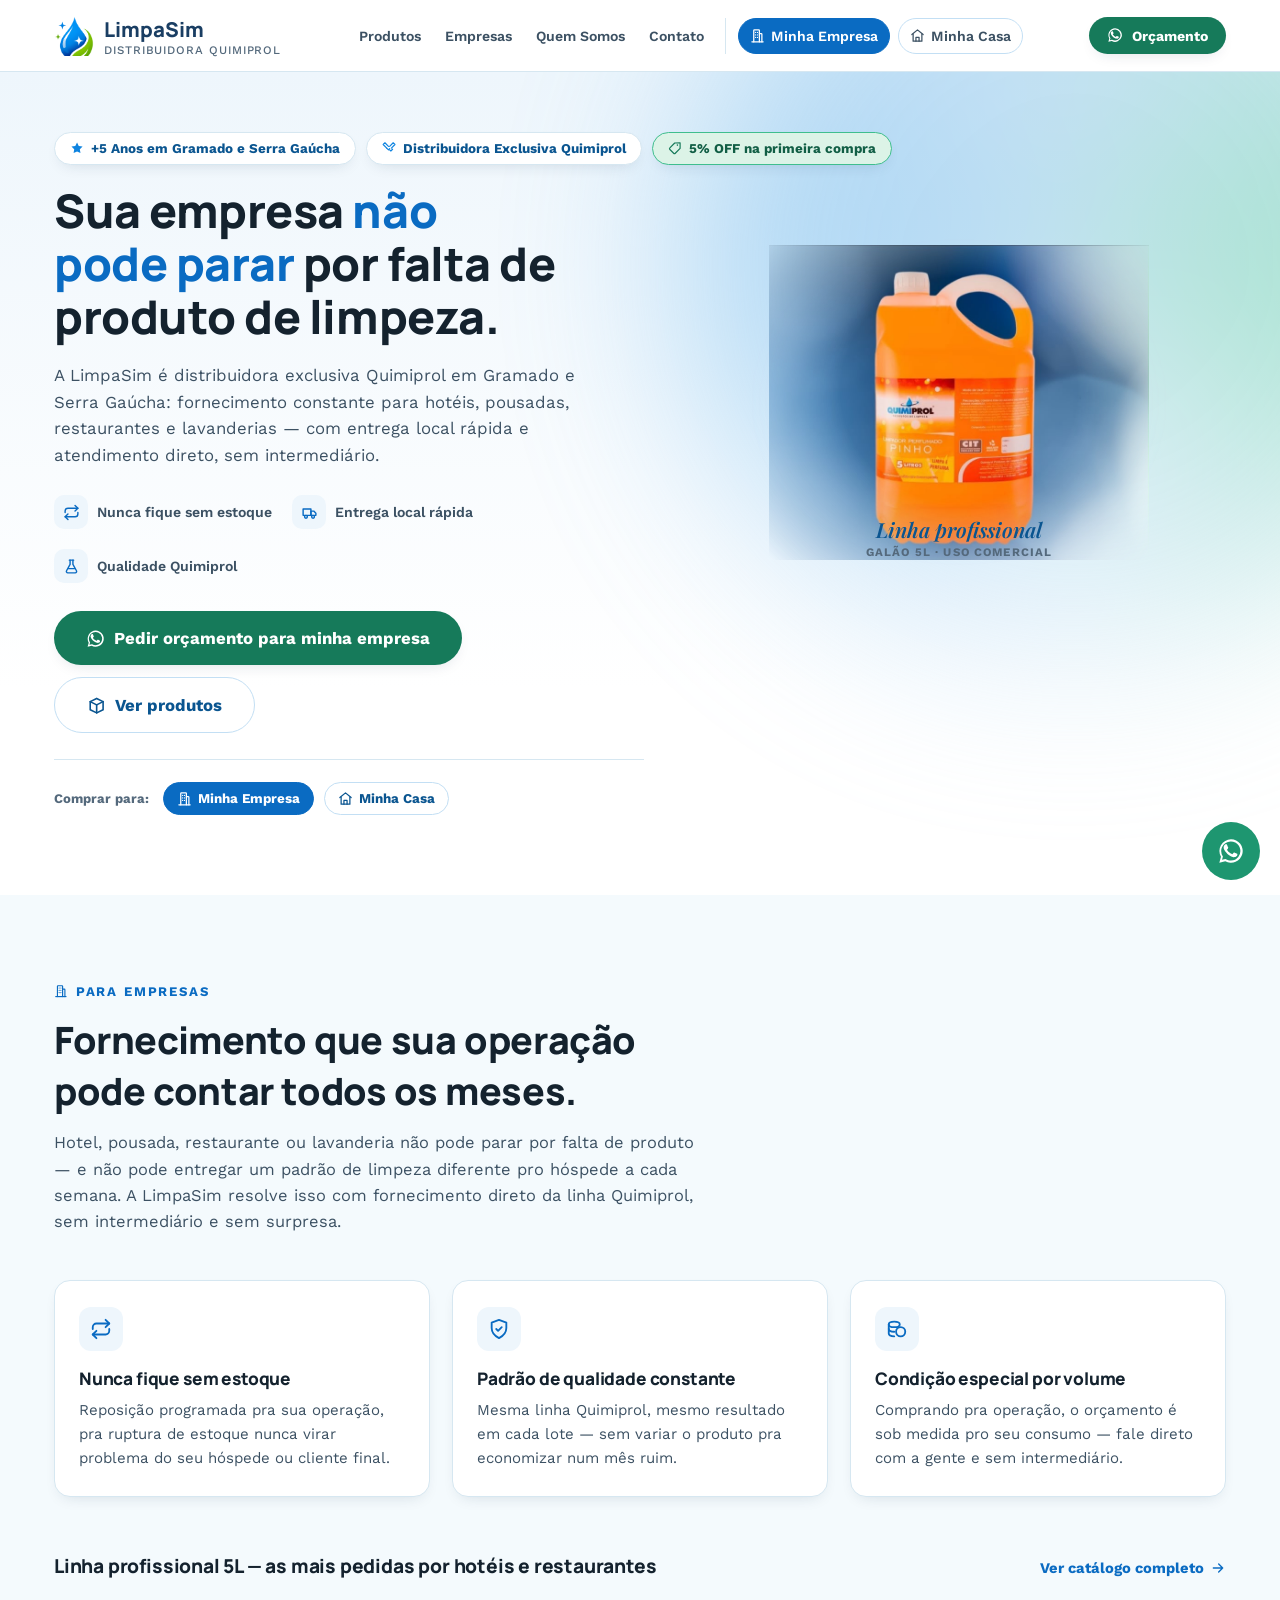
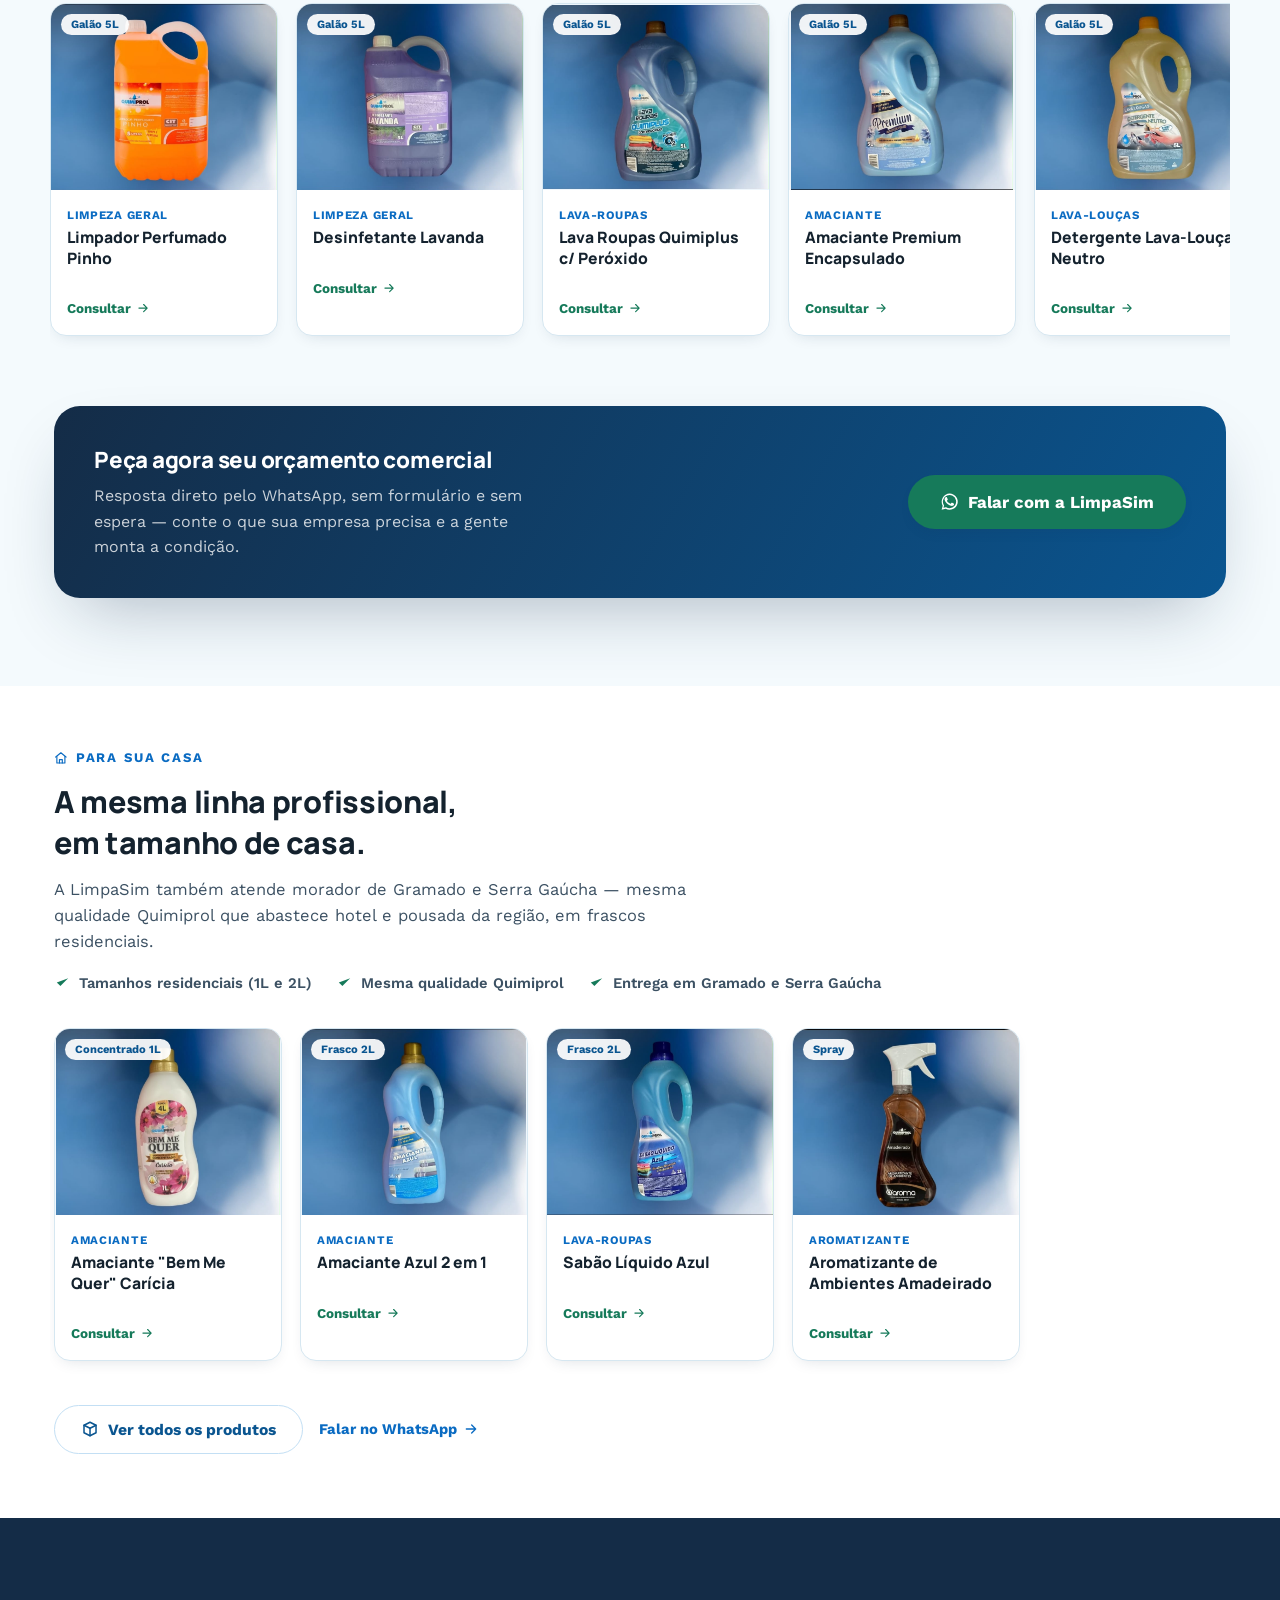
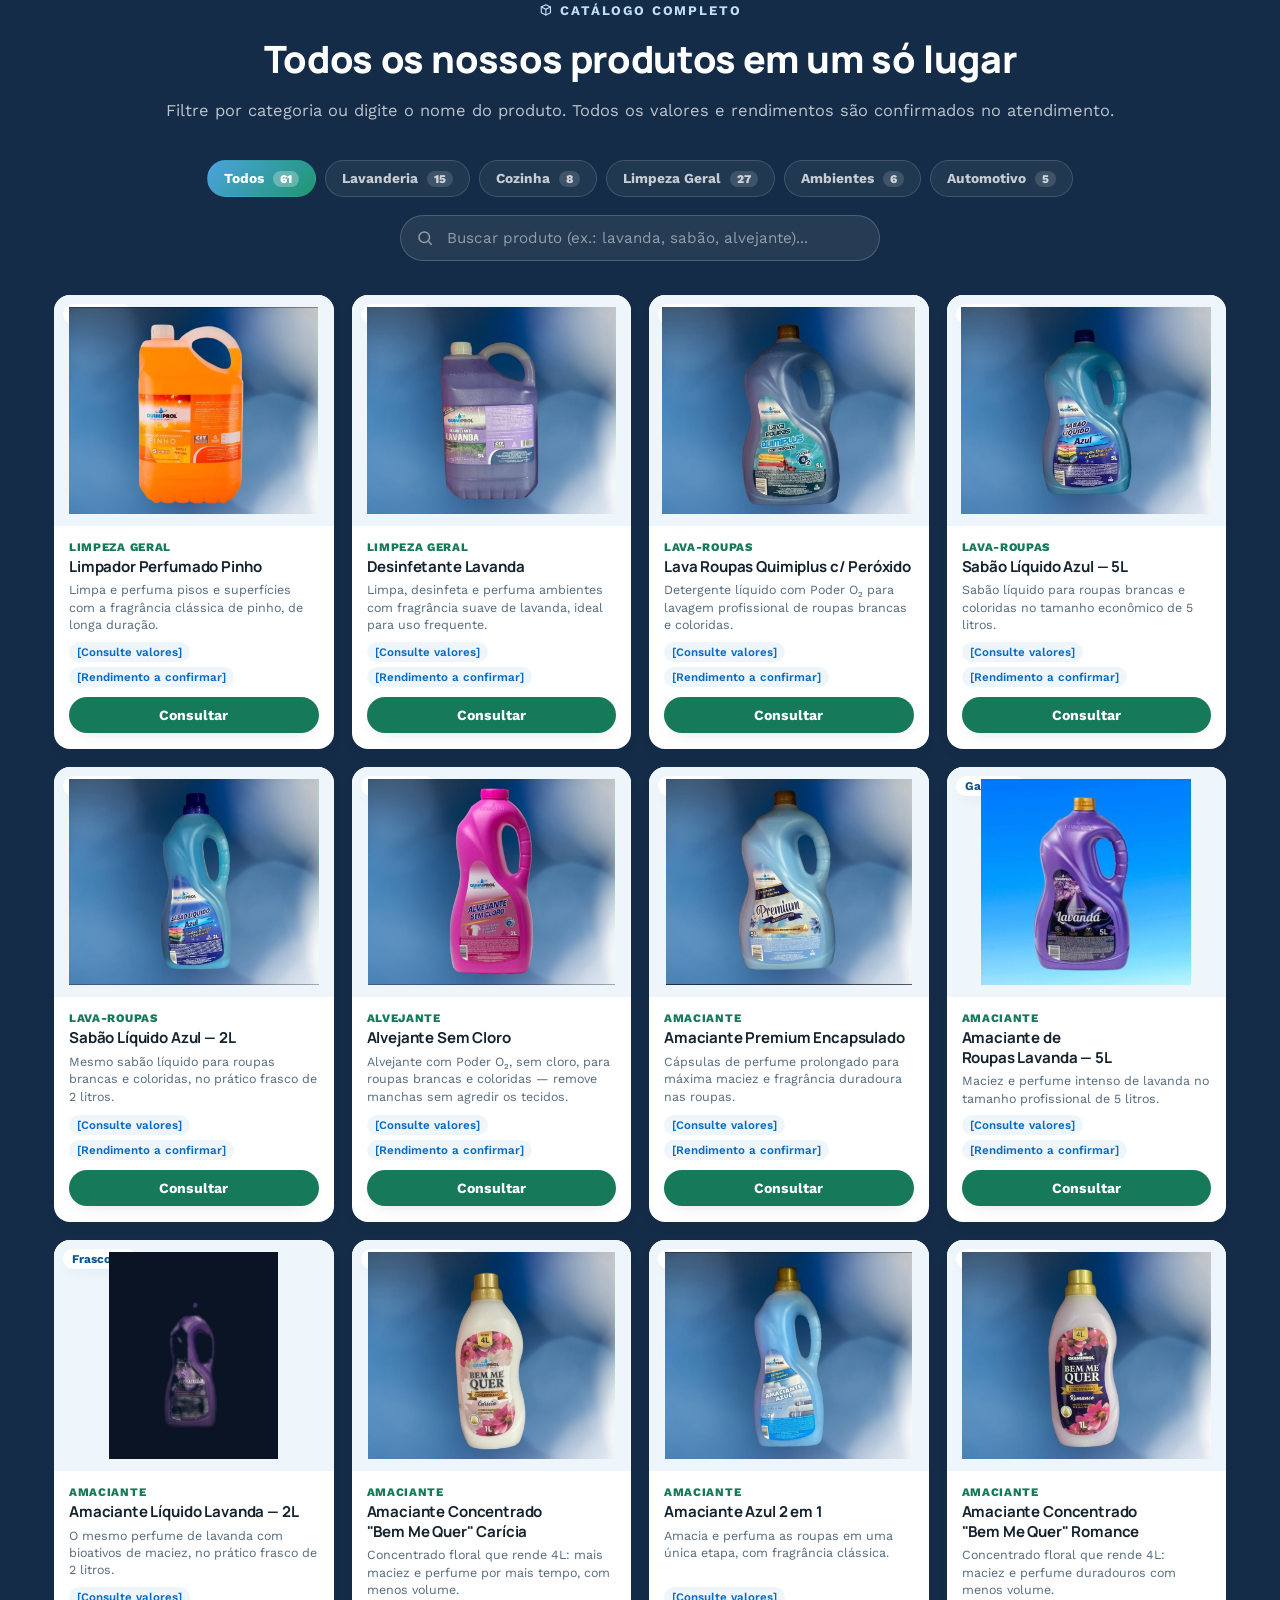
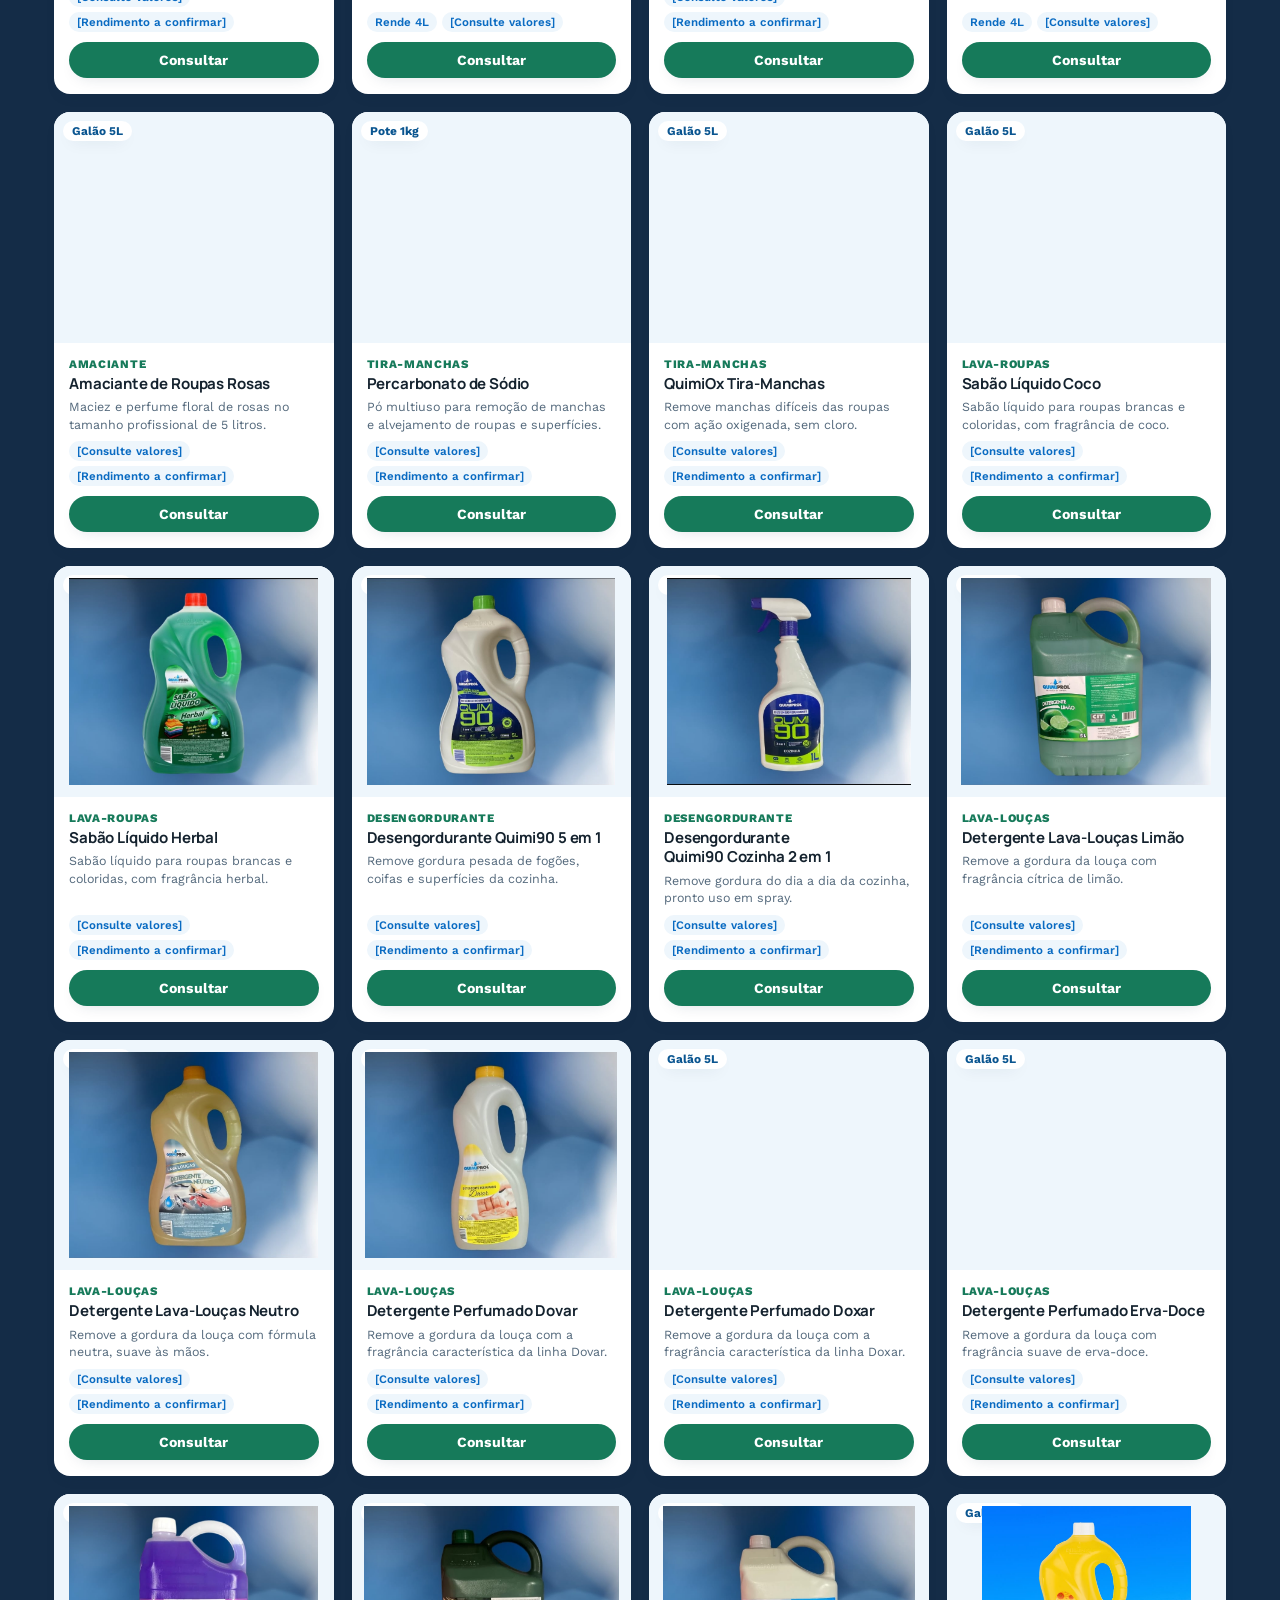
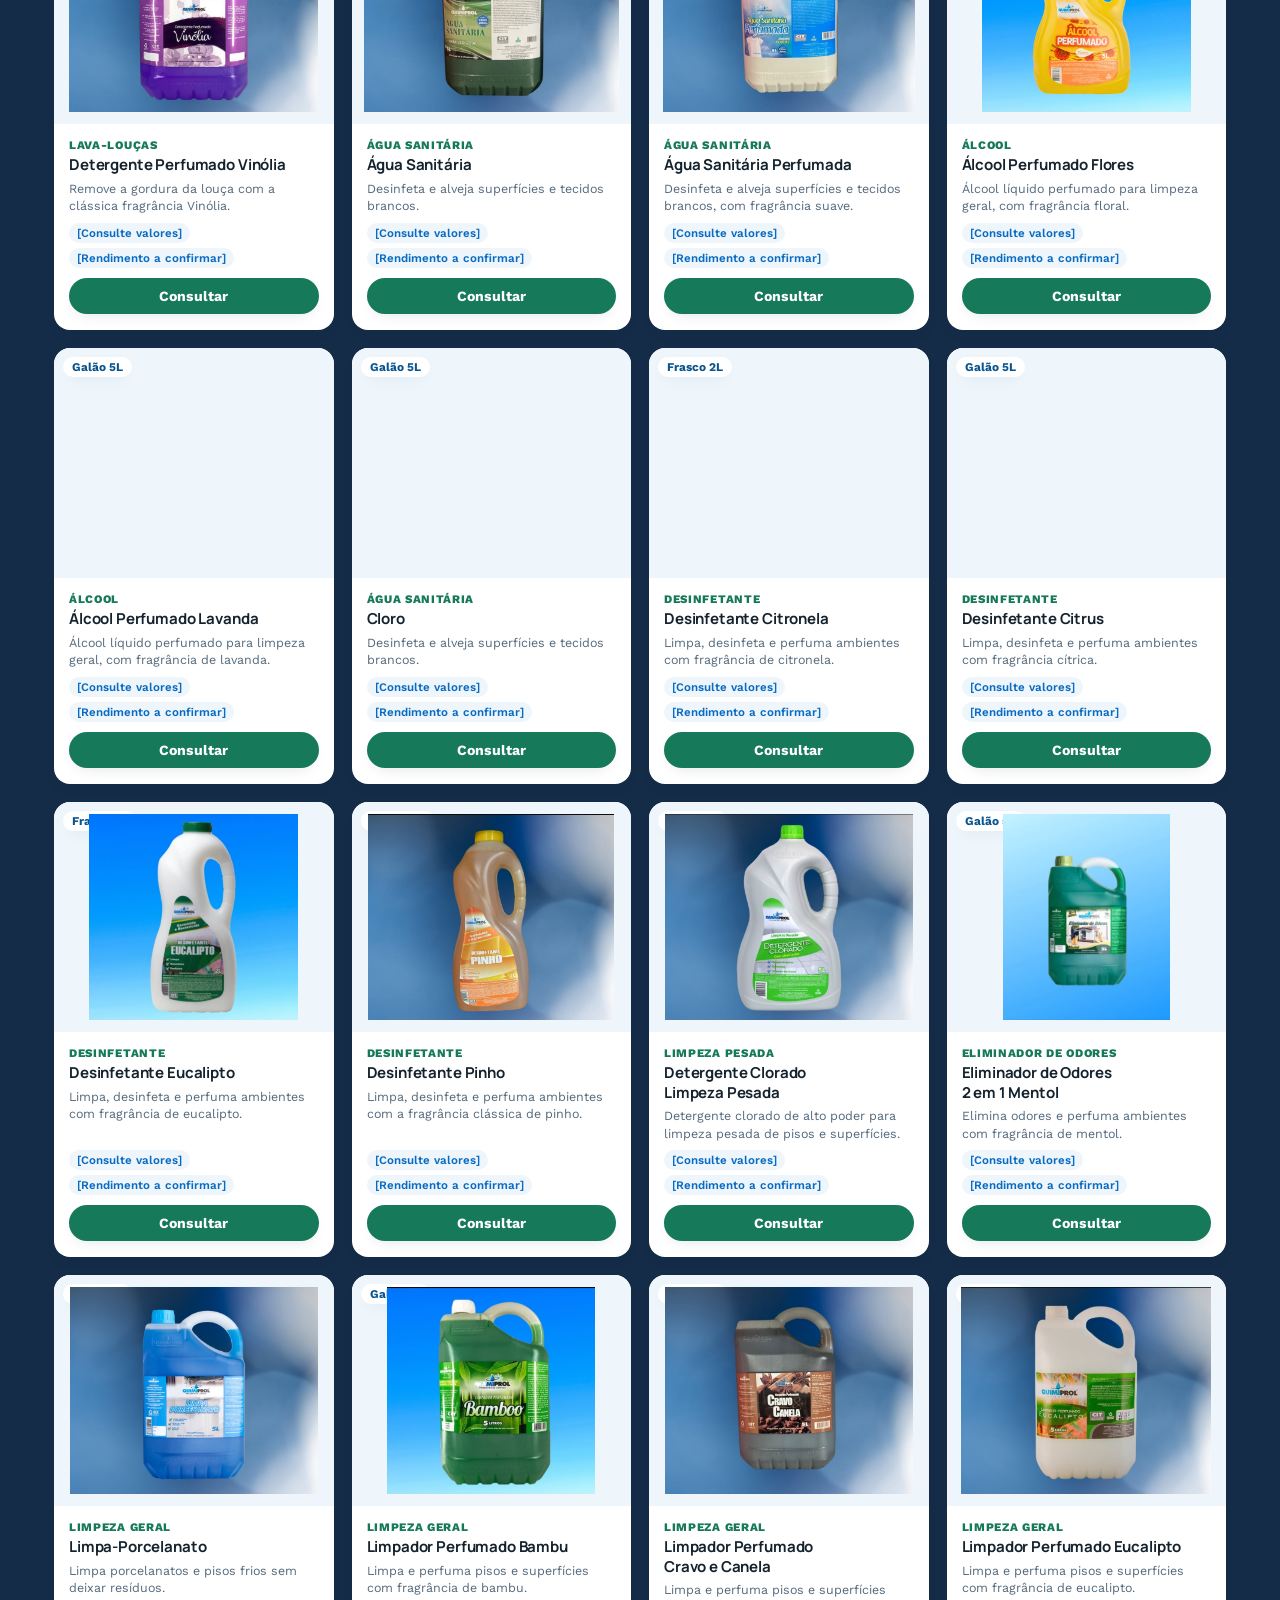
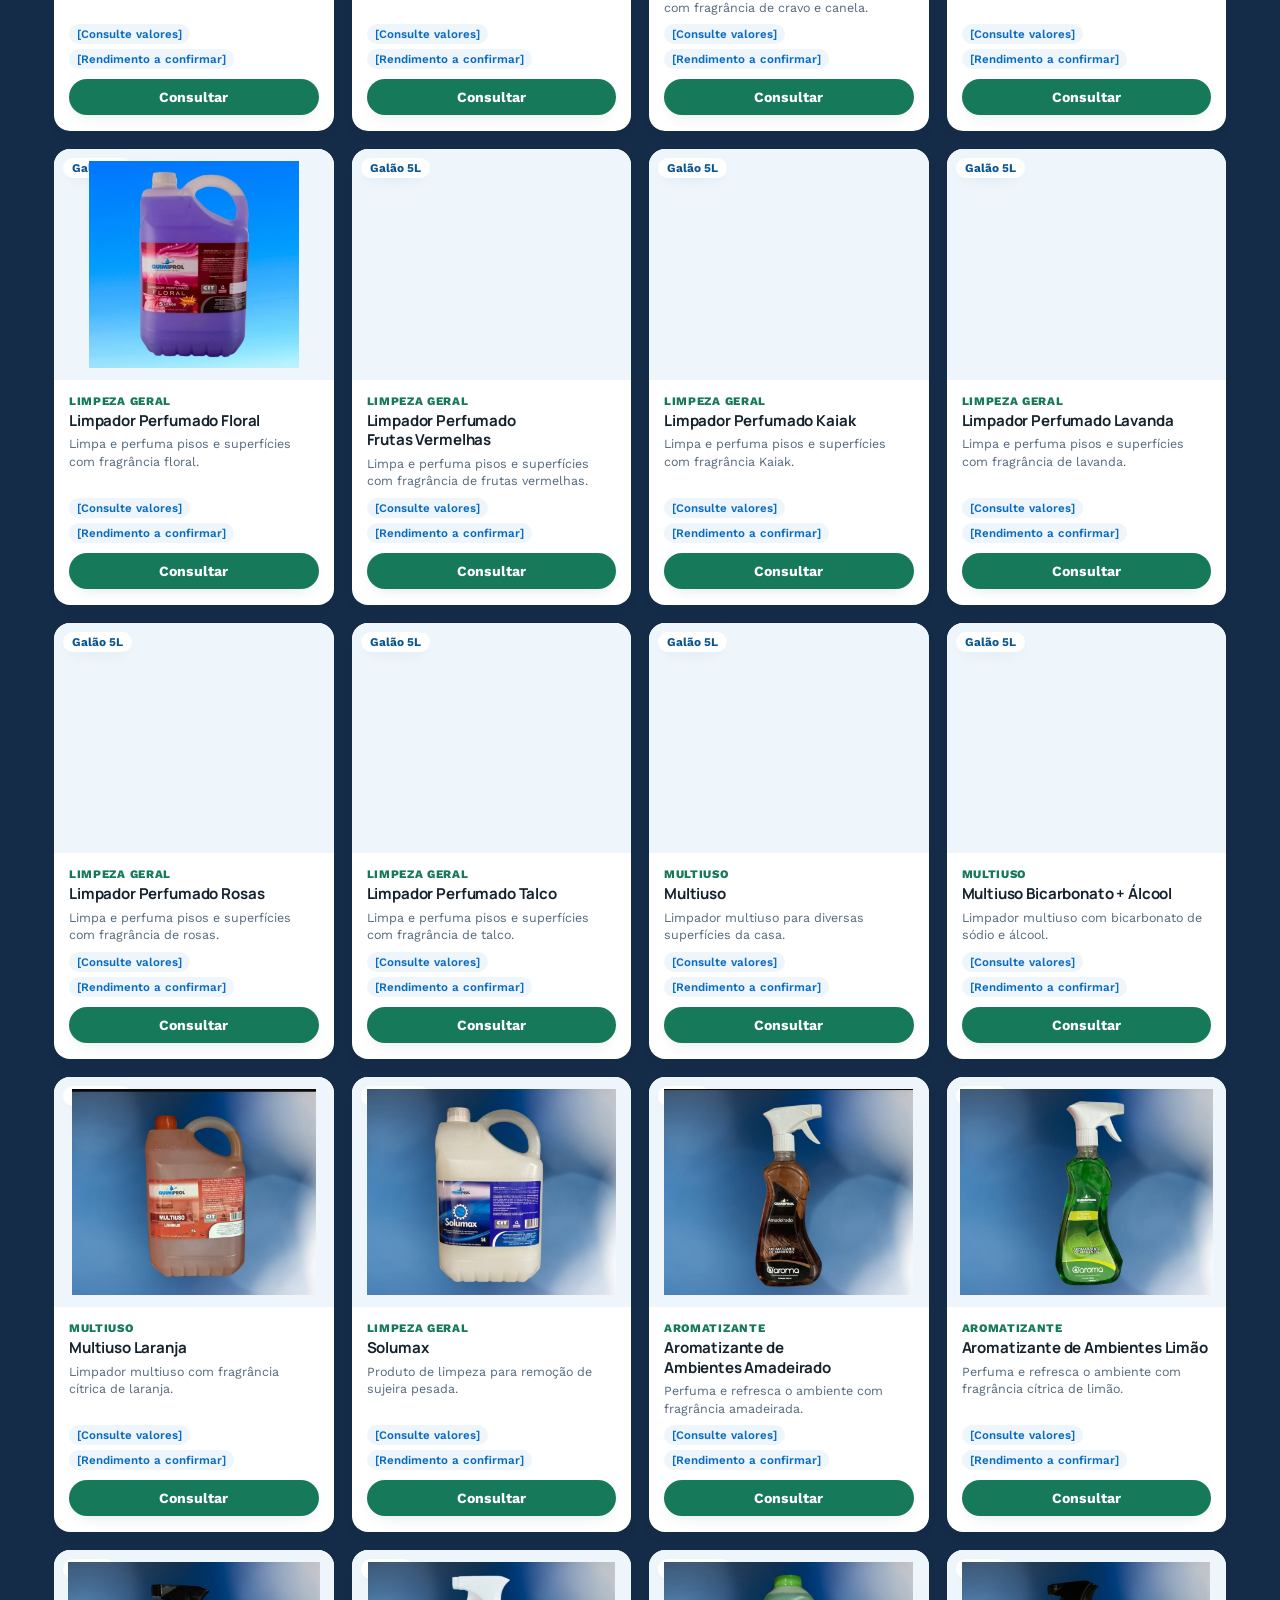
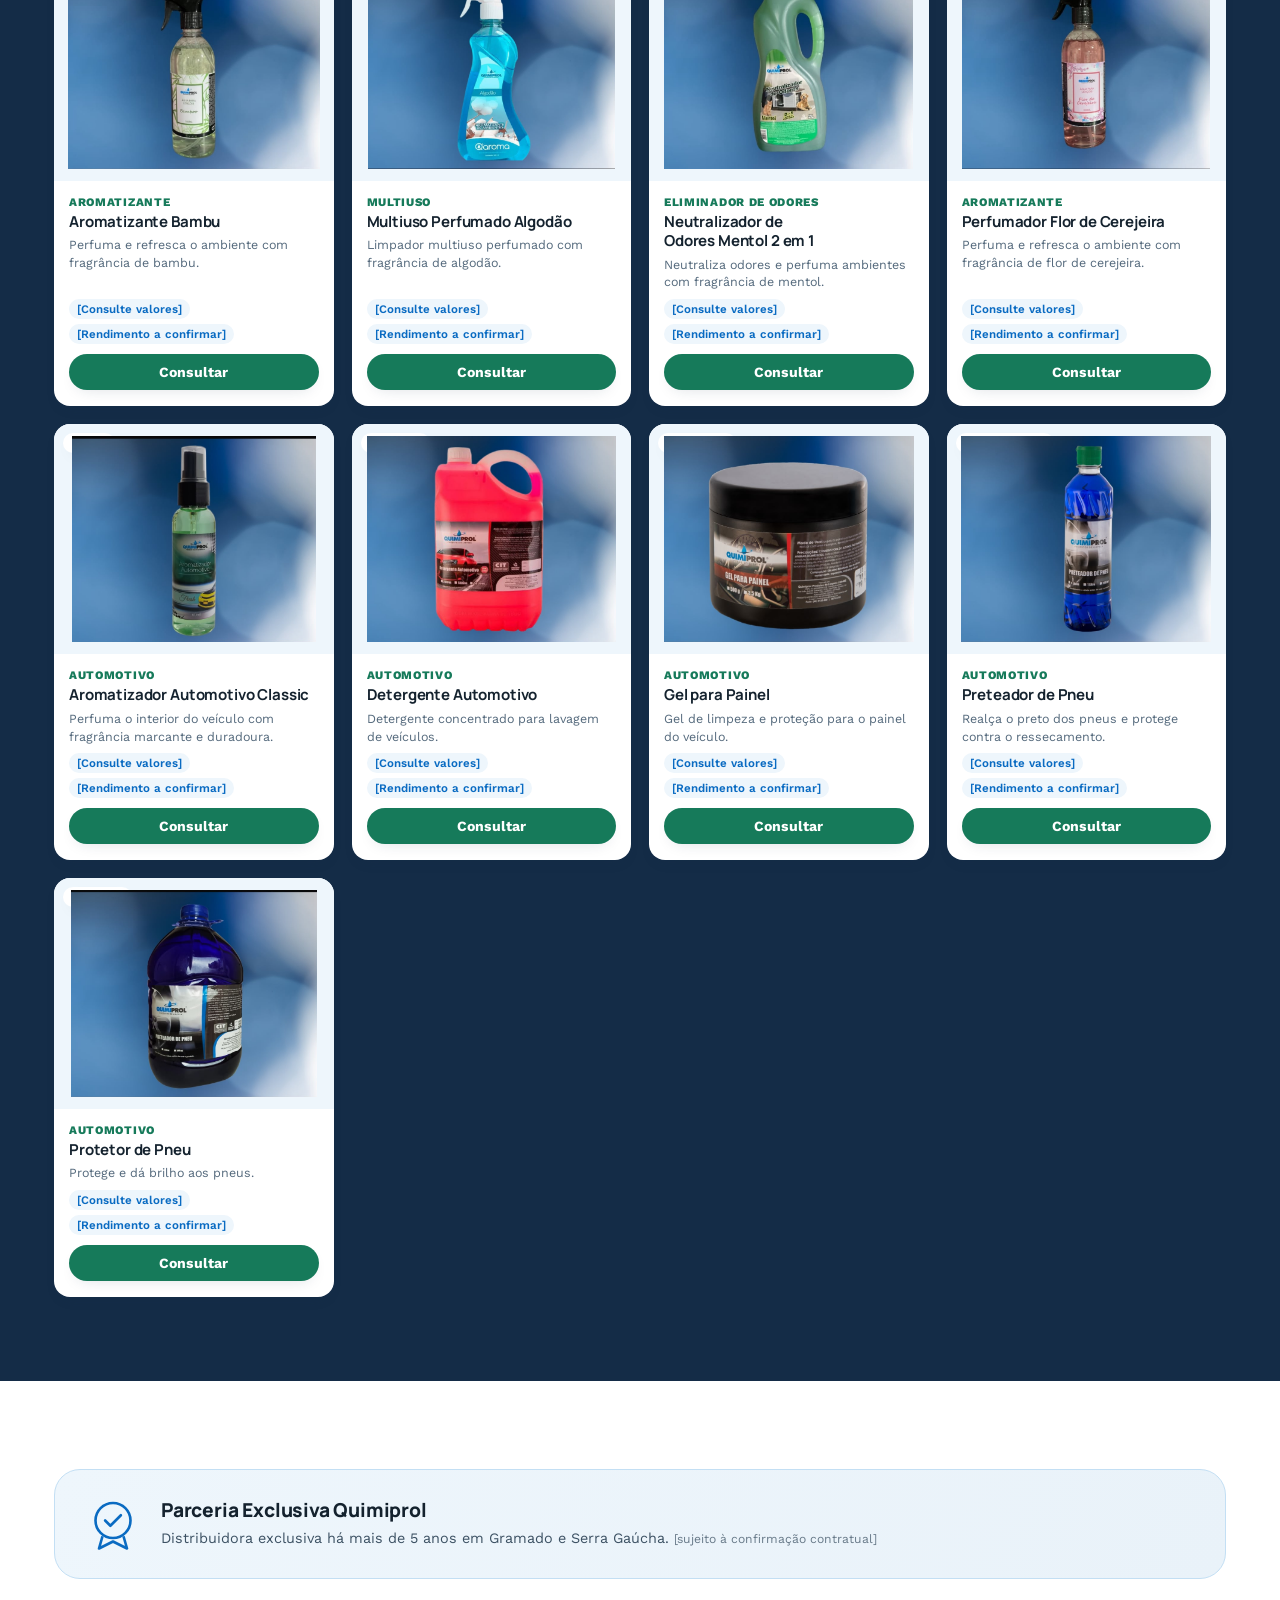
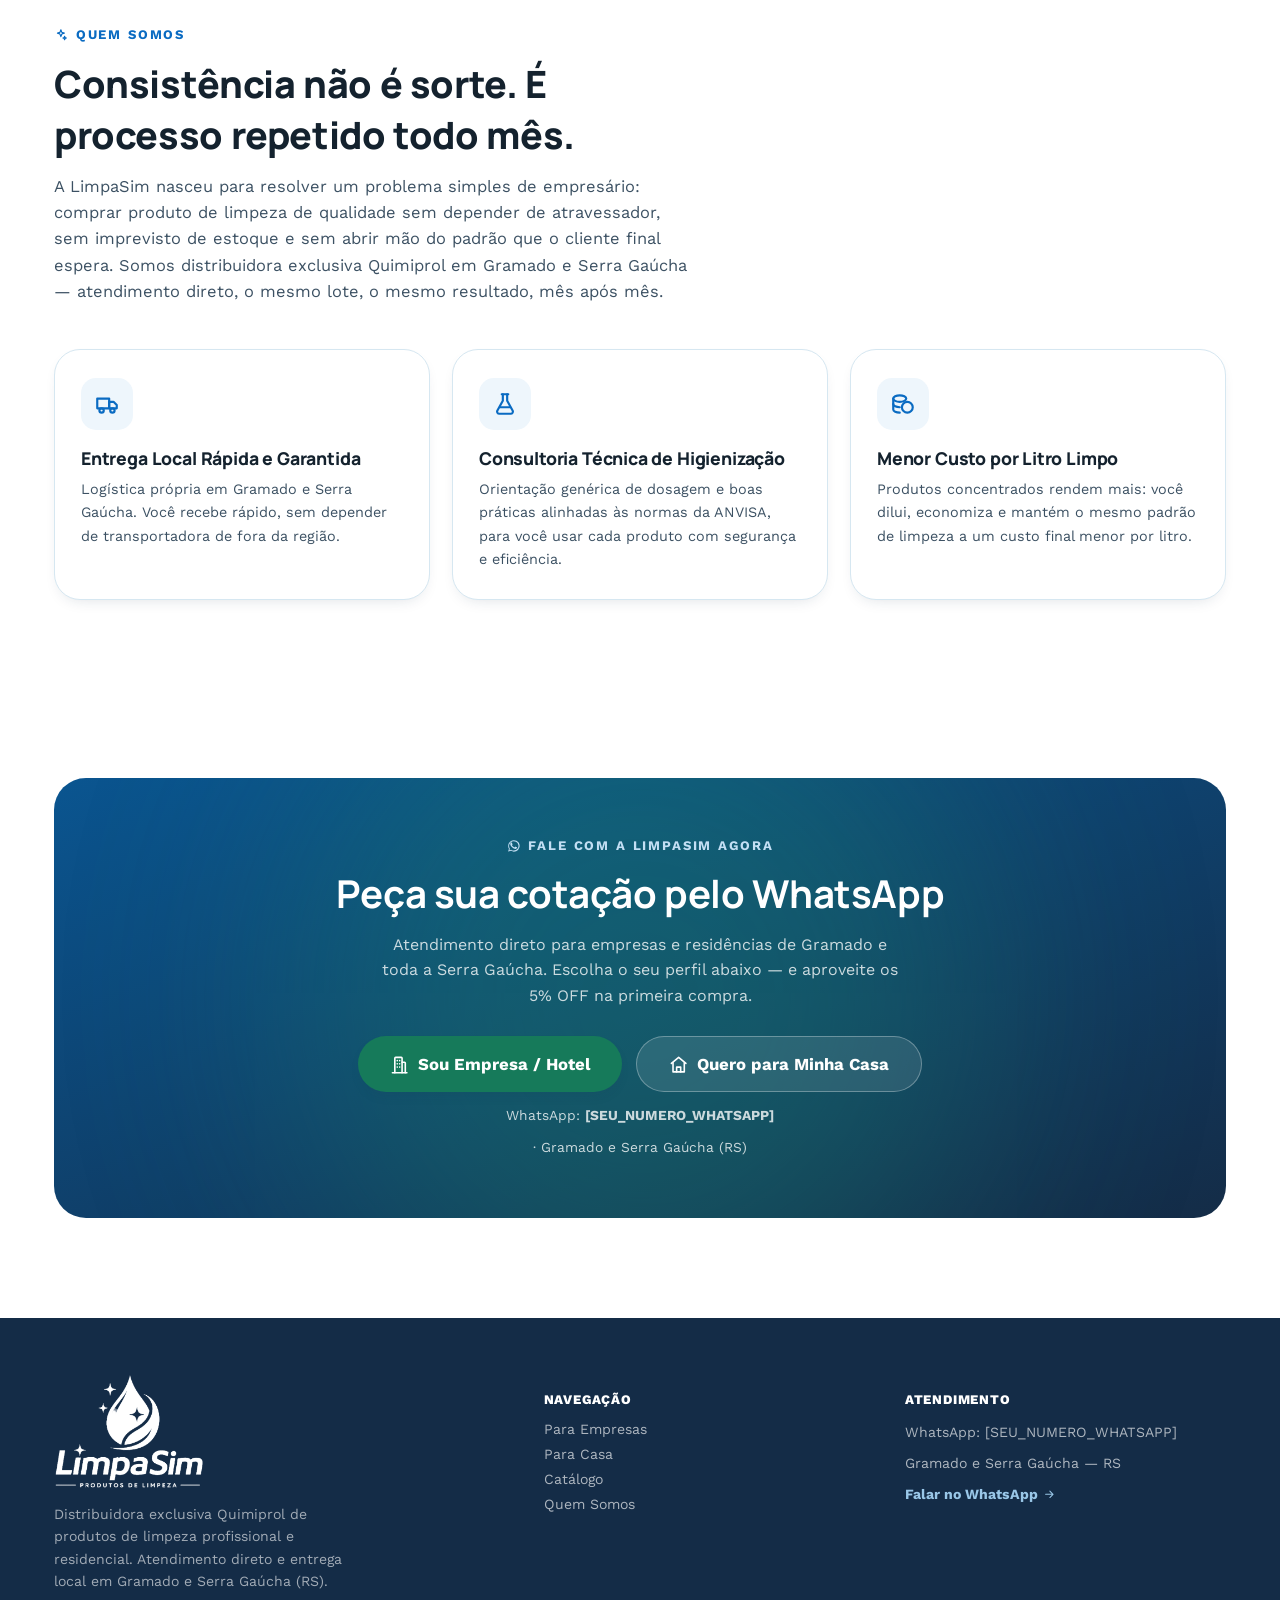
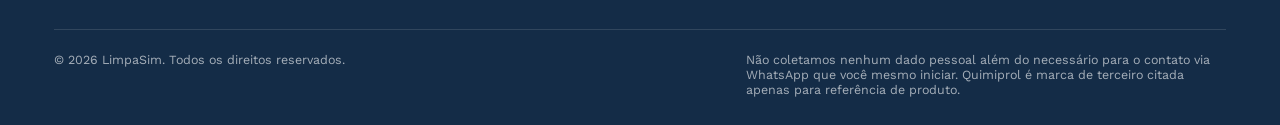
==== commit 171b6516: "v3: add Quem Somos, CTA final, footer with real logo; fix pill/button contrast bug Quem Somos: partn" ====
--- a/index.html
+++ b/index.html
@@ -129,10 +129,10 @@
       text-align: center;
     }
     .btn .ic { width: 1.15em; height: 1.15em; }
-    .btn-primary { background: var(--green-600); color: #fff; box-shadow: var(--shadow-sm); }
-    .btn-primary:hover { background: var(--green-700); transform: translateY(-2px); box-shadow: var(--shadow-md); }
-    .btn-secondary { background: var(--paper); color: var(--blue-700); border: 1.5px solid var(--blue-200); }
-    .btn-secondary:hover { border-color: var(--blue-400); background: var(--blue-50); transform: translateY(-2px); }
+    .btn.btn-primary { background: var(--green-600); color: #fff; box-shadow: var(--shadow-sm); }
+    .btn.btn-primary:hover { background: var(--green-700); transform: translateY(-2px); box-shadow: var(--shadow-md); }
+    .btn.btn-secondary { background: var(--paper); color: var(--blue-700); border: 1.5px solid var(--blue-200); }
+    .btn.btn-secondary:hover { border-color: var(--blue-400); background: var(--blue-50); transform: translateY(-2px); }
     .btn-ghost { background: transparent; color: var(--blue-700); }
     .btn-sm { padding: 10px 18px; font-size: 0.88rem; }
     .btn-lg { padding: 17px 32px; font-size: 1.05rem; }
@@ -178,8 +178,8 @@
       transition: all 0.2s var(--ease); white-space: nowrap; flex-shrink: 0;
     }
     .audience-pill:hover { background: var(--blue-500); border-color: var(--blue-500); color: #fff; }
-    .audience-pill--primary { background: var(--blue-600); border-color: var(--blue-600); color: #fff; }
-    .audience-pill--primary:hover { background: var(--blue-700); }
+    .audience-pill.audience-pill--primary { background: var(--blue-600); border-color: var(--blue-600); color: #fff; }
+    .audience-pill.audience-pill--primary:hover { background: var(--blue-700); }
     .audience-pill .ic { width: 15px; height: 15px; }
 
     .header-actions { display: flex; align-items: center; gap: 12px; }
@@ -398,6 +398,93 @@
       .catalog-section { padding: 60px 0; }
       .catalog-grid { grid-template-columns: repeat(auto-fill, minmax(150px, 1fr)); gap: 12px; }
     }
+
+    /* ============================================================
+       QUEM SOMOS / DIFERENCIAIS
+       ============================================================ */
+    .partnership-seal {
+      display: flex; flex-wrap: wrap; align-items: center; gap: 20px;
+      padding: 26px 30px; border-radius: var(--radius-lg); margin-bottom: 48px;
+      background: linear-gradient(120deg, var(--blue-50), var(--paper-tint2));
+      border: 1px solid var(--blue-200);
+    }
+    .partnership-seal .seal-mark { width: 56px; height: 56px; flex-shrink: 0; color: var(--blue-600); }
+    .partnership-seal h3 { font-size: 1.2rem; font-weight: 800; color: var(--ink-900); }
+    .partnership-seal p { font-size: 0.9rem; margin-top: 4px; }
+    .partnership-seal .disclaimer { font-size: 0.76rem; opacity: 0.75; }
+
+    .differentials-grid { display: grid; grid-template-columns: repeat(auto-fit, minmax(260px, 1fr)); gap: 22px; }
+    .differential-card {
+      padding: 28px 26px; border-radius: var(--radius-lg); background: var(--paper);
+      border: 1px solid var(--line); box-shadow: var(--shadow-sm);
+      transition: transform 0.3s var(--ease), box-shadow 0.3s var(--ease), border-color 0.3s var(--ease);
+    }
+    .differential-card:hover { transform: translateY(-5px); box-shadow: var(--shadow-md); border-color: var(--blue-300); }
+    .differential-ic { width: 52px; height: 52px; border-radius: 15px; background: var(--blue-50); color: var(--blue-600); display: grid; place-items: center; margin-bottom: 16px; }
+    .differential-ic .ic { width: 26px; height: 26px; }
+    .differential-card h3 { font-size: 1.1rem; font-weight: 800; margin-bottom: 8px; color: var(--ink-900); }
+    .differential-card p { font-size: 0.9rem; }
+
+    /* ============================================================
+       CTA FINAL
+       ============================================================ */
+    .cta-final { padding: 90px 0 100px; }
+    .cta-panel {
+      position: relative; overflow: hidden; text-align: center;
+      padding: 60px 32px; border-radius: 32px;
+      background: linear-gradient(160deg, var(--blue-700), var(--blue-900));
+      color: #fff;
+    }
+    .cta-panel::before {
+      content: ''; position: absolute; top: -30%; left: 50%; width: 60%; padding-bottom: 60%;
+      transform: translateX(-50%); border-radius: 50%; background: var(--green-500); filter: blur(120px); opacity: 0.3; pointer-events: none;
+    }
+    .cta-panel > * { position: relative; z-index: 1; }
+    .cta-panel .eyebrow { color: var(--blue-200); justify-content: center; }
+    .cta-panel .eyebrow .ic { color: var(--blue-200); }
+    .cta-panel h2 { color: #fff; font-size: clamp(1.7rem, 3.6vw, 2.4rem); margin-top: 10px; }
+    .cta-panel p { color: rgba(255,255,255,0.78); margin-top: 12px; max-width: 52ch; margin-left: auto; margin-right: auto; }
+    .cta-buttons { display: flex; flex-wrap: wrap; justify-content: center; gap: 14px; margin-top: 28px; }
+    .cta-buttons .btn-secondary { background: rgba(255,255,255,0.1); border-color: rgba(255,255,255,0.3); color: #fff; }
+    .cta-buttons .btn-secondary:hover { background: rgba(255,255,255,0.18); border-color: rgba(255,255,255,0.5); }
+    .cta-number { margin-top: 22px; font-size: 0.86rem; color: rgba(255,255,255,0.6); display: flex; justify-content: center; gap: 10px; flex-wrap: wrap; }
+
+    /* ============================================================
+       FOOTER
+       ============================================================ */
+    .site-footer { background: var(--blue-900); color: rgba(255,255,255,0.7); padding: 56px 0 28px; }
+    .footer-grid { display: grid; grid-template-columns: 1.4fr 1fr 1fr; gap: 40px; padding-bottom: 36px; border-bottom: 1px solid rgba(255,255,255,0.12); }
+    .footer-brand .brand { color: #fff; margin-bottom: 14px; }
+    .footer-brand .brand img { filter: brightness(0) invert(1); }
+    .footer-brand p { color: rgba(255,255,255,0.6); font-size: 0.88rem; max-width: 34ch; }
+    .footer-col h4 { color: #fff; font-size: 0.82rem; font-weight: 800; letter-spacing: 0.06em; text-transform: uppercase; margin-bottom: 14px; }
+    .footer-col a, .footer-col p { display: block; font-size: 0.88rem; color: rgba(255,255,255,0.65); margin-bottom: 9px; }
+    .footer-col a:hover { color: #fff; }
+    .footer-col a.footer-cta { color: var(--blue-300); font-weight: 700; display: inline-flex; align-items: center; gap: 5px; }
+    .footer-bottom { padding-top: 22px; display: flex; flex-wrap: wrap; justify-content: space-between; gap: 12px; font-size: 0.78rem; color: rgba(255,255,255,0.62); }
+    .footer-bottom .privacy-note { max-width: 60ch; }
+
+    @media (max-width: 820px) {
+      .footer-grid { grid-template-columns: 1fr; gap: 30px; }
+    }
+
+    /* ============================================================
+       BOTÃO FLUTUANTE WHATSAPP
+       ============================================================ */
+    .whats-float {
+      position: fixed; right: 20px; bottom: 20px; z-index: 90;
+      width: 58px; height: 58px; border-radius: 50%; background: var(--green-500);
+      display: grid; place-items: center; color: #fff; box-shadow: var(--shadow-lg);
+      transition: transform 0.25s var(--ease), background 0.2s var(--ease);
+    }
+    .whats-float:hover { background: var(--green-600); transform: scale(1.08); }
+    .whats-float svg { width: 28px; height: 28px; }
+
+    /* ============================================================
+       BARRA DE PROGRESSO DE SCROLL
+       ============================================================ */
+    .scroll-progress { position: fixed; top: 0; left: 0; height: 3px; width: 0%; background: linear-gradient(90deg, var(--blue-400), var(--green-500)); z-index: 300; transition: width 0.1s linear; }
+    @media (prefers-reduced-motion: reduce) { .scroll-progress { display: none; } }
   </style>
 </head>
 <body>
@@ -1538,7 +1625,121 @@
       </div>
     </section>
 
+    <!-- ============================================================
+         QUEM SOMOS / DIFERENCIAIS
+         ============================================================ -->
+    <section class="section" id="quem-somos" aria-labelledby="quem-somos-title">
+      <div class="container">
+        <div class="partnership-seal" data-reveal>
+          <svg class="seal-mark" viewBox="0 0 64 64" role="img" aria-label="Selo de parceria exclusiva" aria-hidden="true">
+            <circle cx="32" cy="28" r="20" fill="none" stroke="currentColor" stroke-width="3"/>
+            <path d="M23 28l6 6 12-12" fill="none" stroke="currentColor" stroke-width="3" stroke-linecap="round" stroke-linejoin="round"/>
+            <path d="M20 46l-4 14 16-8 16 8-4-14" fill="none" stroke="currentColor" stroke-width="3" stroke-linejoin="round"/>
+          </svg>
+          <div>
+            <h3>Parceria Exclusiva Quimiprol</h3>
+            <p>Distribuidora exclusiva há mais de 5 anos em Gramado e Serra Gaúcha.
+              <span class="disclaimer">[sujeito à confirmação contratual]</span>
+            </p>
+          </div>
+        </div>
+
+        <div class="section-head" data-reveal>
+          <span class="eyebrow"><svg class="ic" aria-hidden="true"><use href="#i-sparkle"/></svg> Quem somos</span>
+          <h2 id="quem-somos-title">Consistência não é sorte. É processo repetido todo mês.</h2>
+          <p>
+            A LimpaSim nasceu para resolver um problema simples de empresário: comprar produto
+            de limpeza de qualidade sem depender de atravessador, sem imprevisto de estoque e
+            sem abrir mão do padrão que o cliente final espera. Somos distribuidora exclusiva
+            Quimiprol em Gramado e Serra Gaúcha — atendimento direto, o mesmo lote, o mesmo
+            resultado, mês após mês.
+          </p>
+        </div>
+
+        <div class="differentials-grid">
+          <div class="differential-card" data-reveal>
+            <span class="differential-ic"><svg class="ic" aria-hidden="true"><use href="#i-truck"/></svg></span>
+            <h3>Entrega Local Rápida e Garantida</h3>
+            <p>Logística própria em Gramado e Serra Gaúcha. Você recebe rápido, sem depender de transportadora de fora da região.</p>
+          </div>
+          <div class="differential-card" data-reveal data-reveal-delay="80">
+            <span class="differential-ic"><svg class="ic" aria-hidden="true"><use href="#i-flask"/></svg></span>
+            <h3>Consultoria Técnica de Higienização</h3>
+            <p>Orientação genérica de dosagem e boas práticas alinhadas às normas da ANVISA, para você usar cada produto com segurança e eficiência.
+              <!-- TODO: confirmar com a LimpaSim se há responsável técnico; não prometer laudo técnico não verificado -->
+            </p>
+          </div>
+          <div class="differential-card" data-reveal data-reveal-delay="160">
+            <span class="differential-ic"><svg class="ic" aria-hidden="true"><use href="#i-coins"/></svg></span>
+            <h3>Menor Custo por Litro Limpo</h3>
+            <p>Produtos concentrados rendem mais: você dilui, economiza e mantém o mesmo padrão de limpeza a um custo final menor por litro.</p>
+          </div>
+        </div>
+      </div>
+    </section>
+
+    <!-- ============================================================
+         CTA FINAL
+         ============================================================ -->
+    <section class="cta-final" id="contato" aria-labelledby="cta-title">
+      <div class="container">
+        <div class="cta-panel" data-reveal>
+          <span class="eyebrow"><svg class="ic" aria-hidden="true"><use href="#i-whatsapp"/></svg> Fale com a LimpaSim agora</span>
+          <h2 id="cta-title">Peça sua cotação pelo WhatsApp</h2>
+          <p>Atendimento direto para empresas e residências de Gramado e toda a Serra Gaúcha. Escolha o seu perfil abaixo — e aproveite os 5% OFF na primeira compra.</p>
+          <div class="cta-buttons">
+            <a class="btn btn-primary btn-lg js-whats" data-msg="Olá! Sou de uma empresa e gostaria de cotar produtos Quimiprol para hotelaria/lavanderia." href="#" target="_blank" rel="noopener"><svg class="ic" aria-hidden="true"><use href="#i-building"/></svg> Sou Empresa / Hotel</a>
+            <a class="btn btn-secondary btn-lg js-whats" data-msg="Olá! Gostaria de fazer um pedido de produtos de limpeza para minha casa." href="#" target="_blank" rel="noopener"><svg class="ic" aria-hidden="true"><use href="#i-home"/></svg> Quero para Minha Casa</a>
+          </div>
+          <p class="cta-number"><span>WhatsApp: <strong>[SEU_NUMERO_WHATSAPP]</strong></span><span>· Gramado e Serra Gaúcha (RS)</span></p>
+        </div>
+      </div>
+    </section>
+
   </main>
+
+  <!-- ============================================================
+       RODAPÉ
+       ============================================================ -->
+  <footer class="site-footer">
+    <div class="container">
+      <div class="footer-grid">
+        <div class="footer-brand">
+          <a class="brand" href="#topo" aria-label="LimpaSim — início">
+            <img src="assets/logo/limpasim-logo-completa.png" width="1077" height="821" style="width:150px; height:auto;" loading="lazy" decoding="async" alt="LimpaSim — Produtos de Limpeza" />
+          </a>
+          <p>Distribuidora exclusiva Quimiprol de produtos de limpeza profissional e residencial. Atendimento direto e entrega local em Gramado e Serra Gaúcha (RS).</p>
+        </div>
+
+        <nav class="footer-col" aria-label="Navegação do rodapé">
+          <h4>Navegação</h4>
+          <a href="#empresas">Para Empresas</a>
+          <a href="#moradores">Para Casa</a>
+          <a href="#produtos">Catálogo</a>
+          <a href="#quem-somos">Quem Somos</a>
+        </nav>
+
+        <div class="footer-col">
+          <h4>Atendimento</h4>
+          <!-- TODO: inserir número real da LimpaSim -->
+          <p>WhatsApp: [SEU_NUMERO_WHATSAPP]</p>
+          <p>Gramado e Serra Gaúcha — RS</p>
+          <a class="footer-cta js-whats" data-msg="Olá! Encontrei a LimpaSim pelo site e gostaria de mais informações." href="#" target="_blank" rel="noopener">Falar no WhatsApp <svg class="ic" aria-hidden="true" style="width:0.9em;height:0.9em"><use href="#i-arrow"/></svg></a>
+        </div>
+      </div>
+
+      <div class="footer-bottom">
+        <span>© <span id="year">2026</span> LimpaSim. Todos os direitos reservados.</span>
+        <span class="privacy-note">
+          Não coletamos nenhum dado pessoal além do necessário para o contato via WhatsApp que você mesmo iniciar. Quimiprol é marca de terceiro citada apenas para referência de produto.
+        </span>
+      </div>
+    </div>
+  </footer>
+
+  <a class="whats-float js-whats" data-msg="Olá! Vim pelo site da LimpaSim e gostaria de atendimento." href="#" target="_blank" rel="noopener" aria-label="Falar com a LimpaSim no WhatsApp">
+    <svg class="ic ic--fill" aria-hidden="true"><use href="#i-whatsapp"/></svg>
+  </a>
 
   <script>
     document.documentElement.classList.add("js-motion");
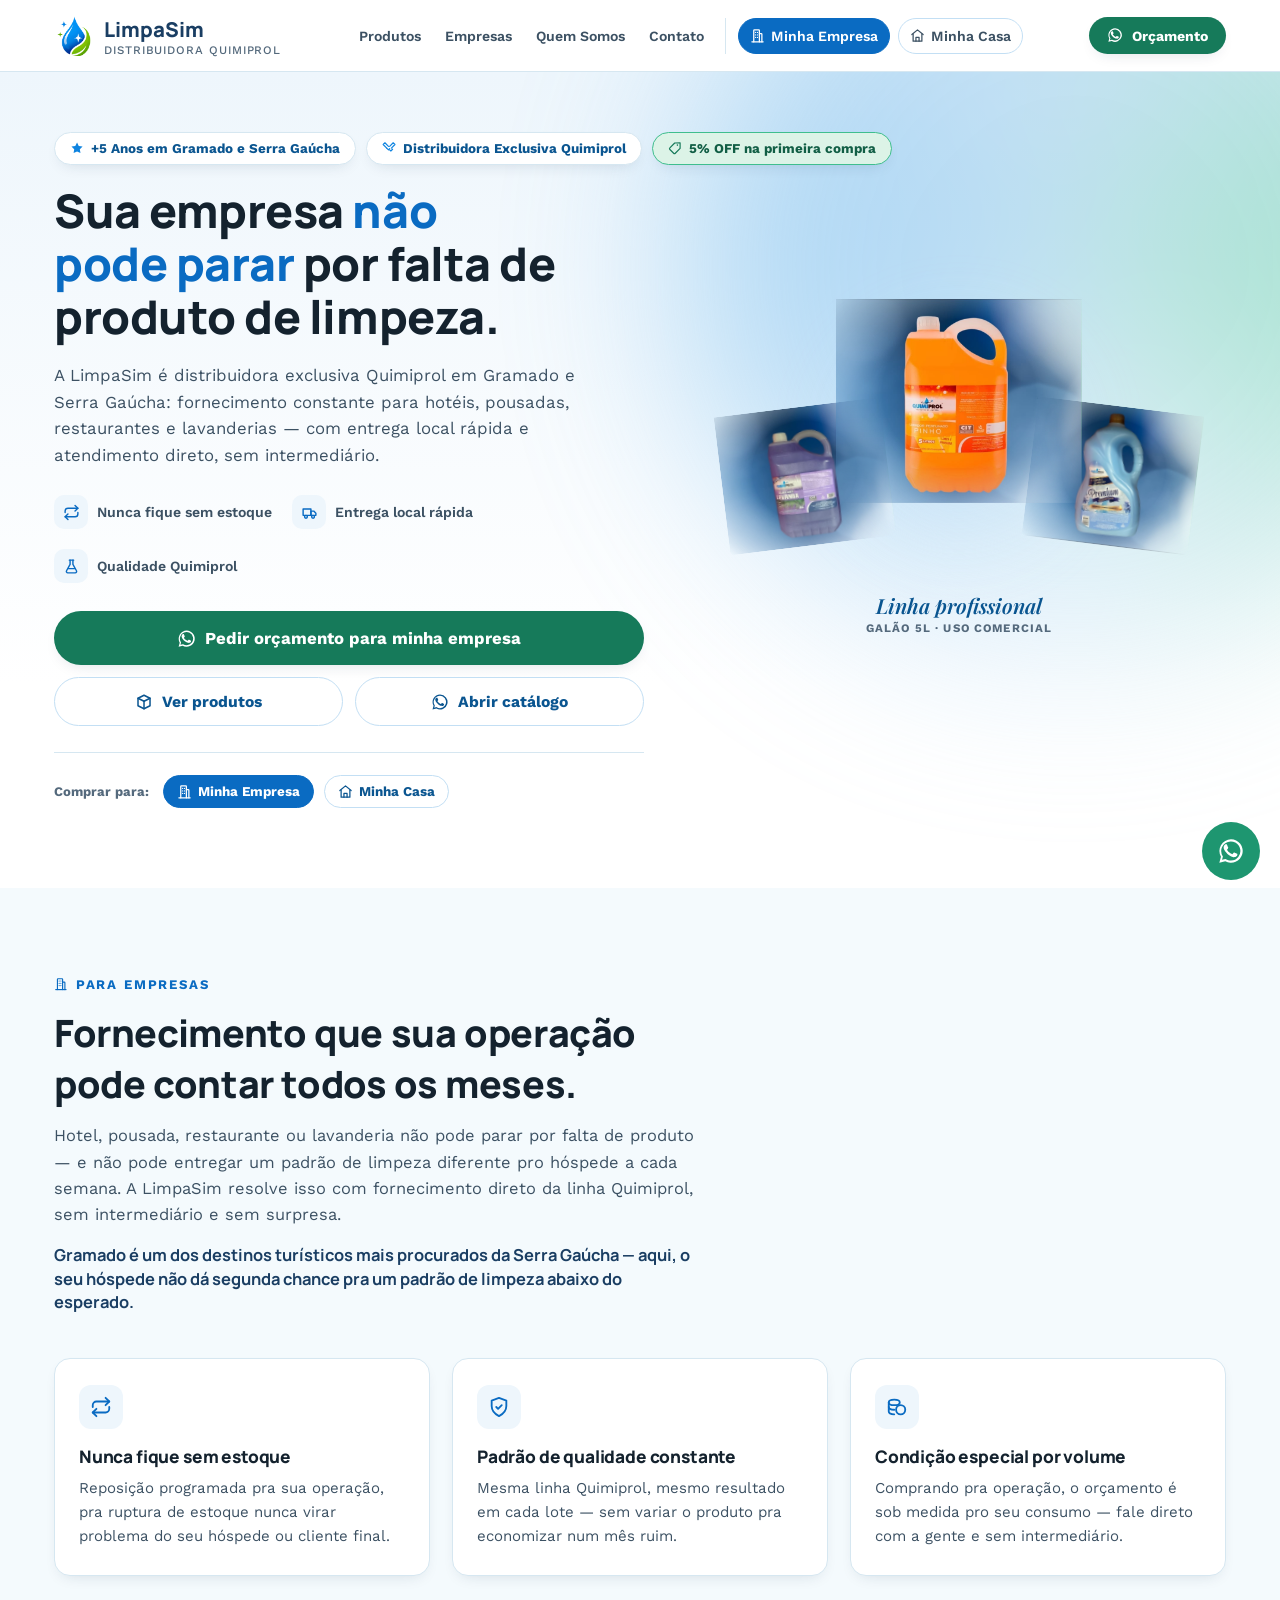
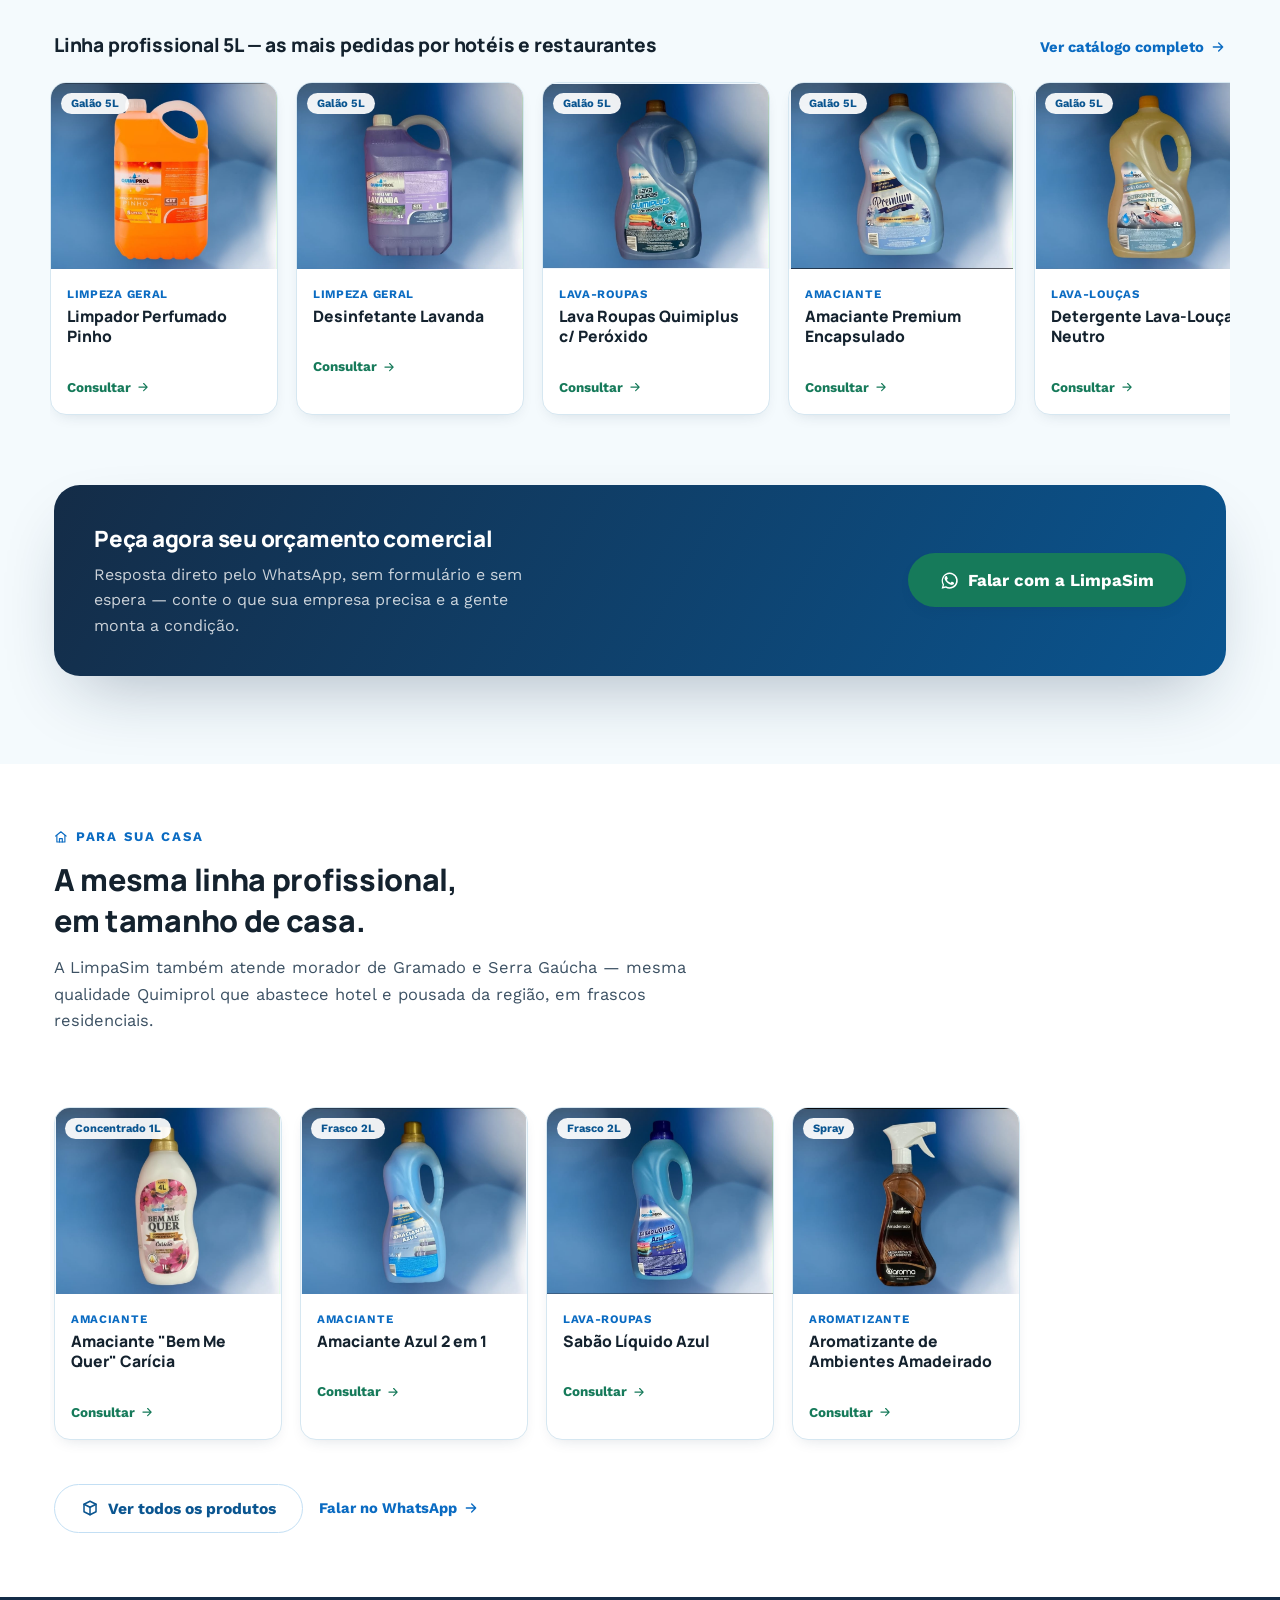
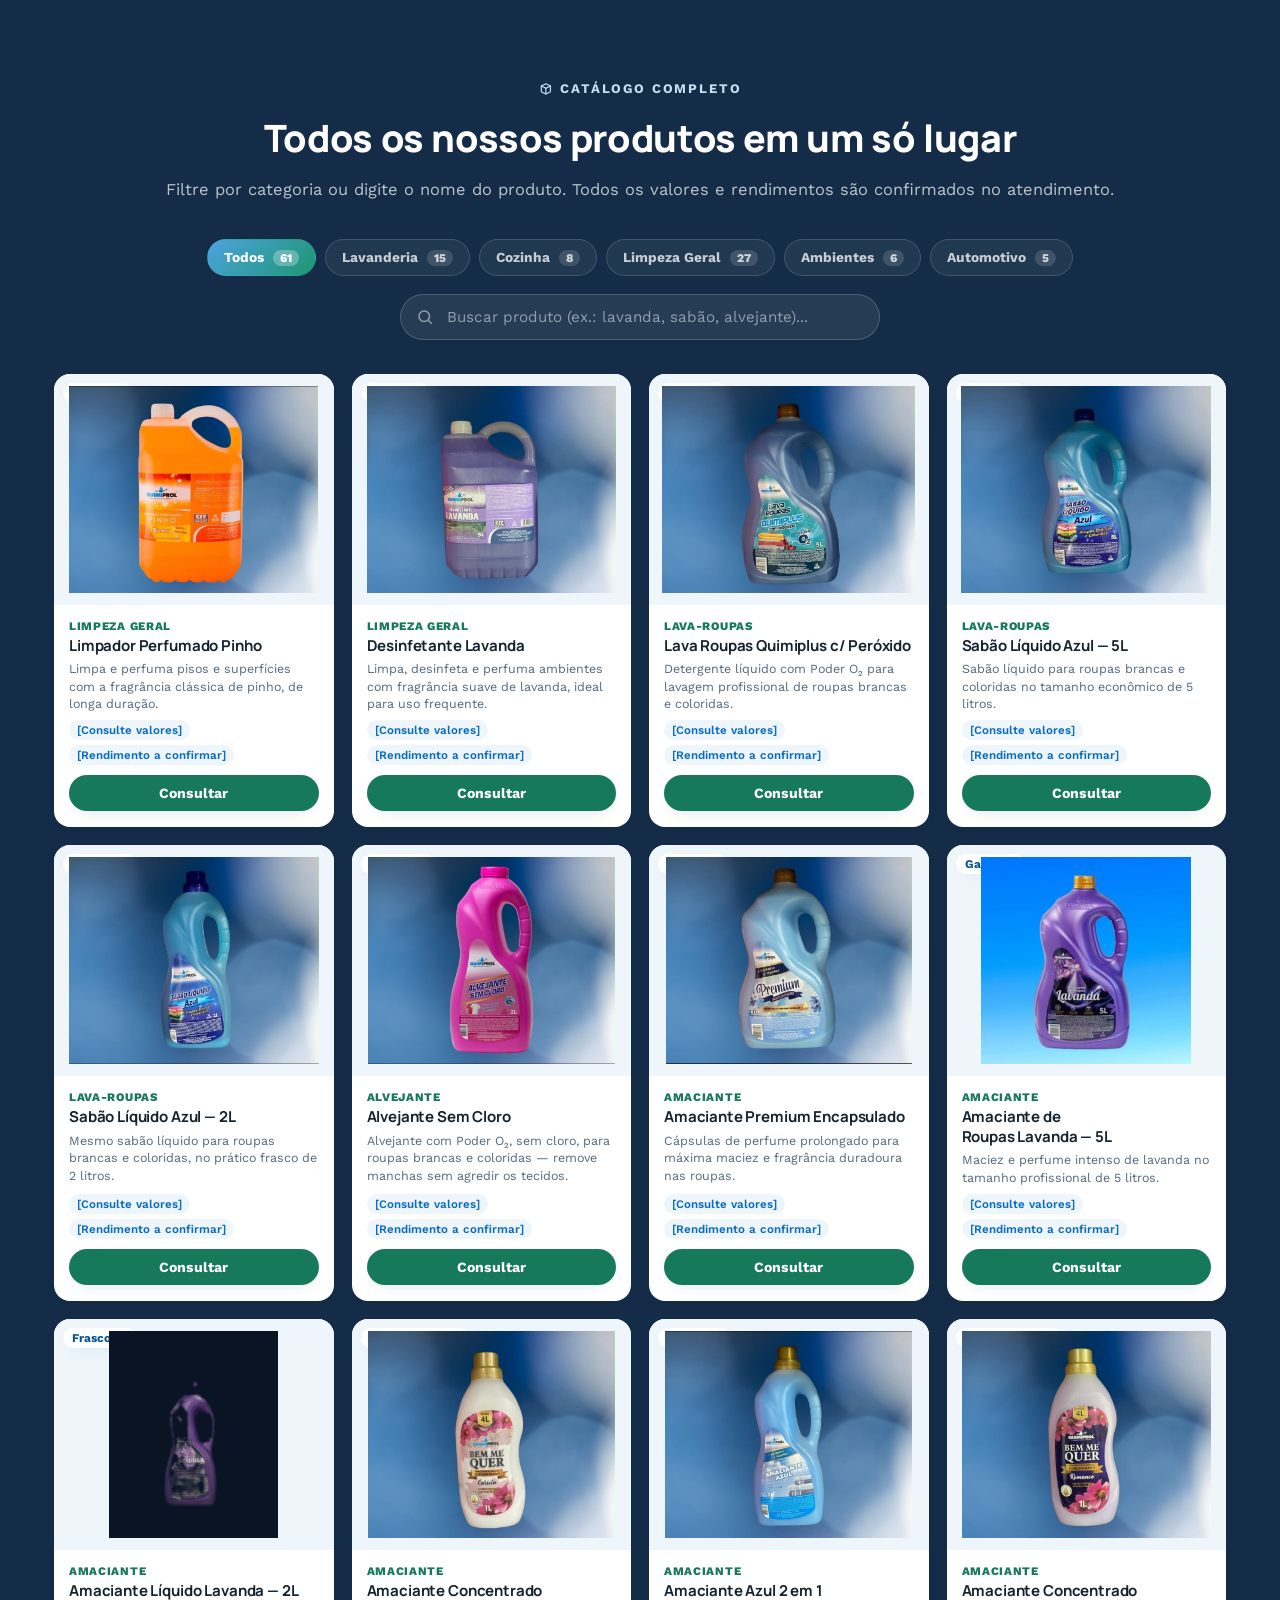
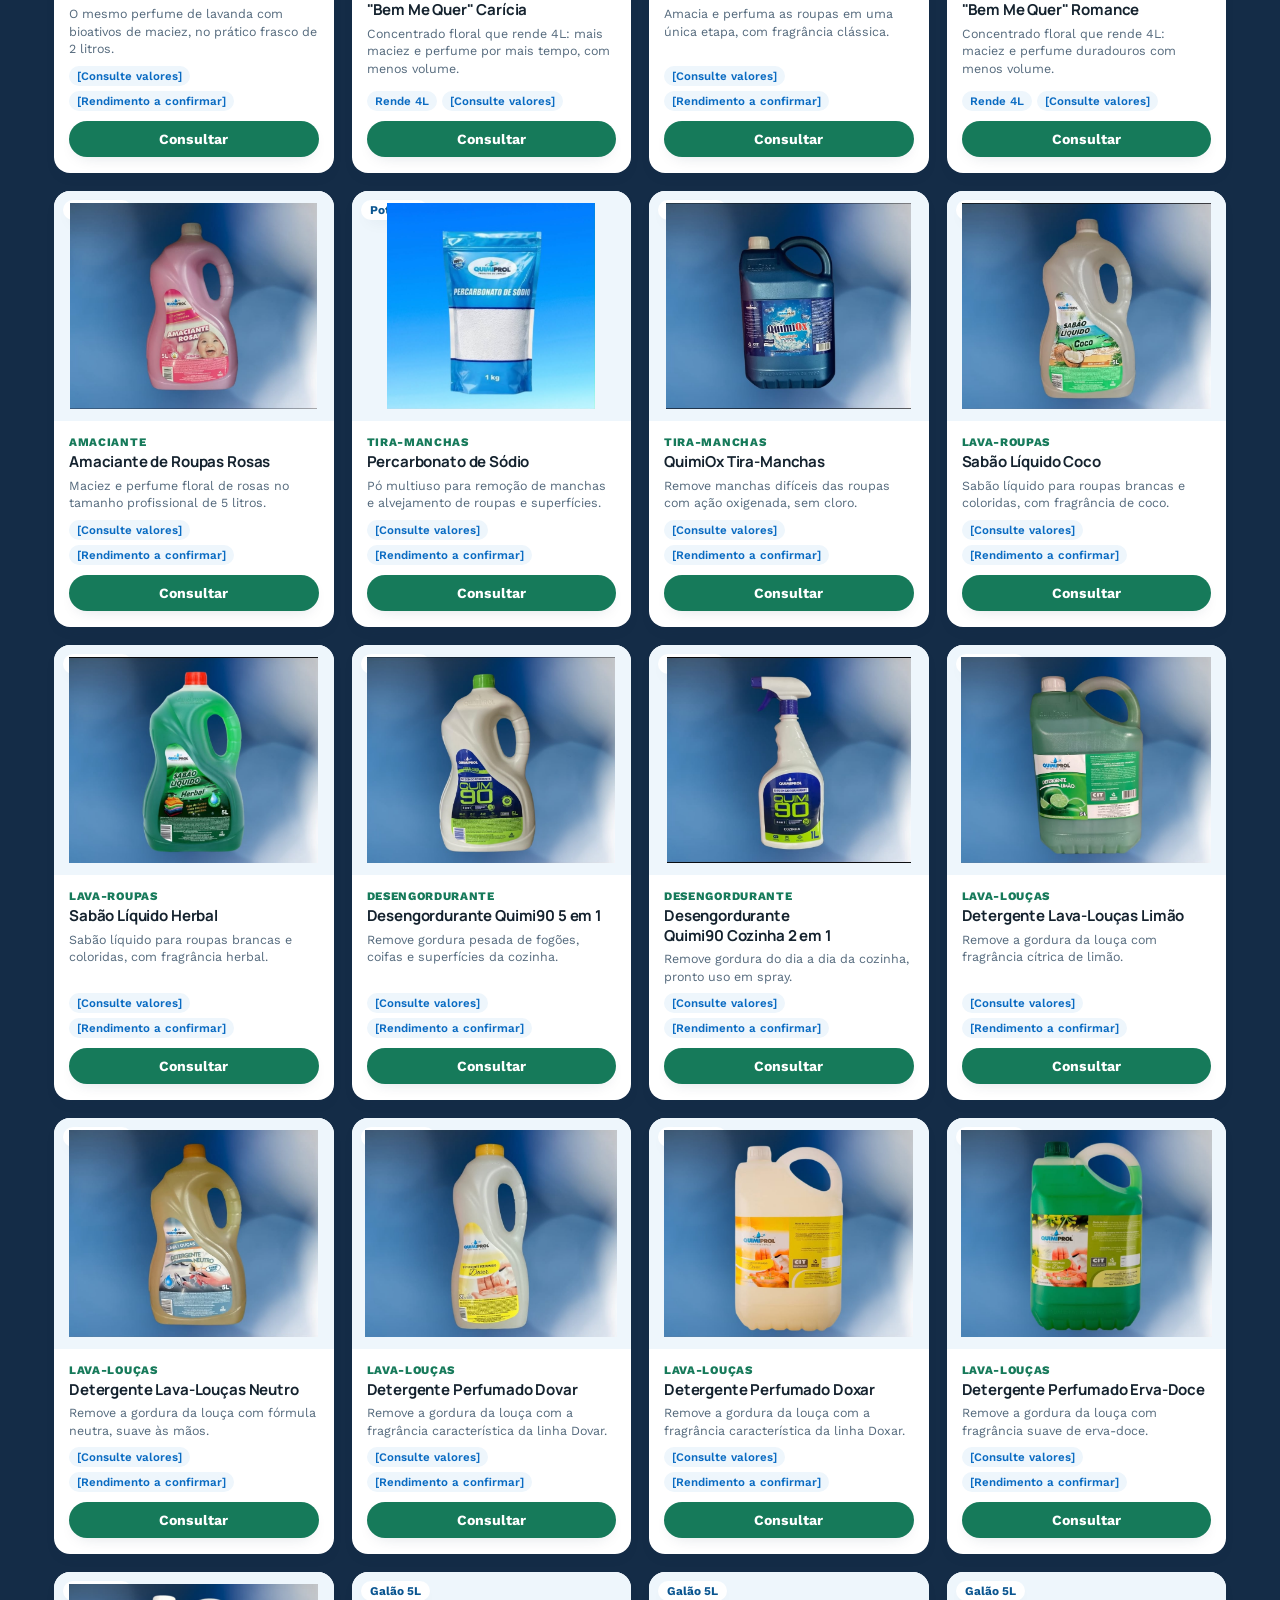
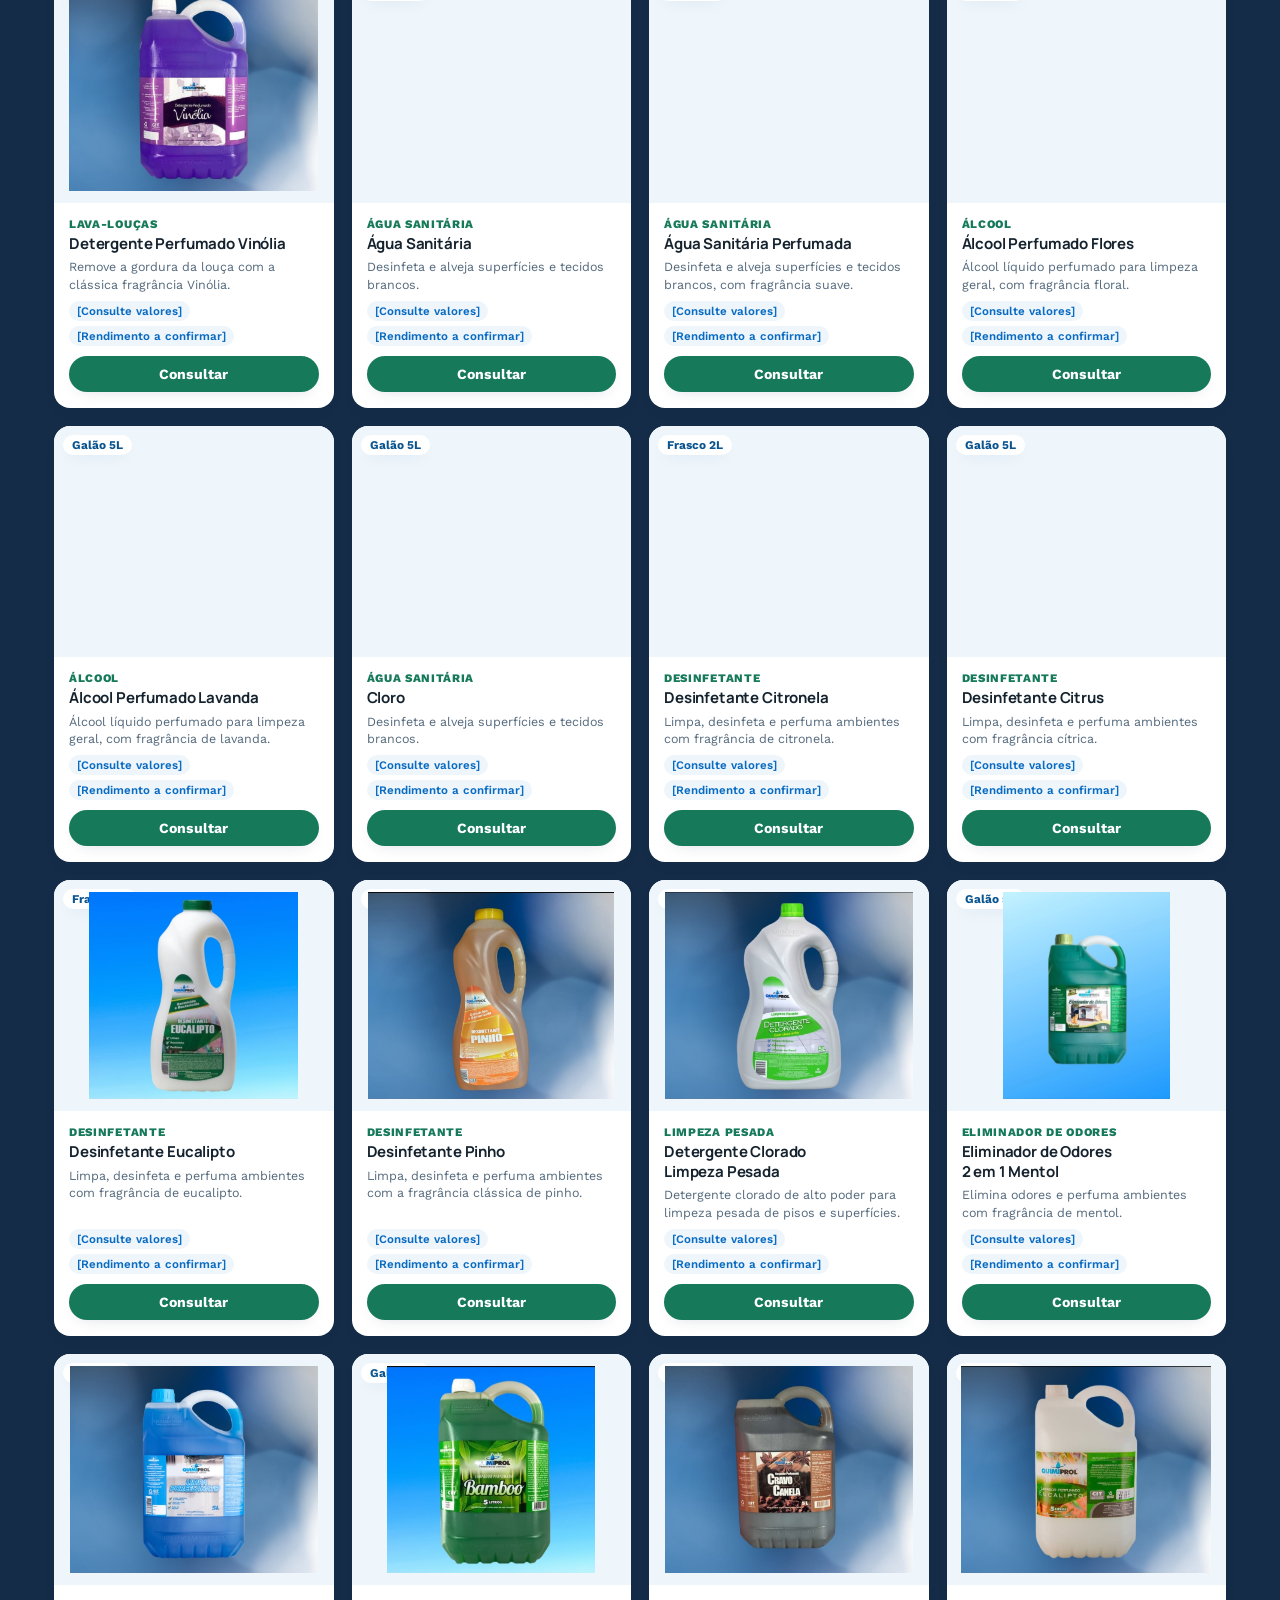
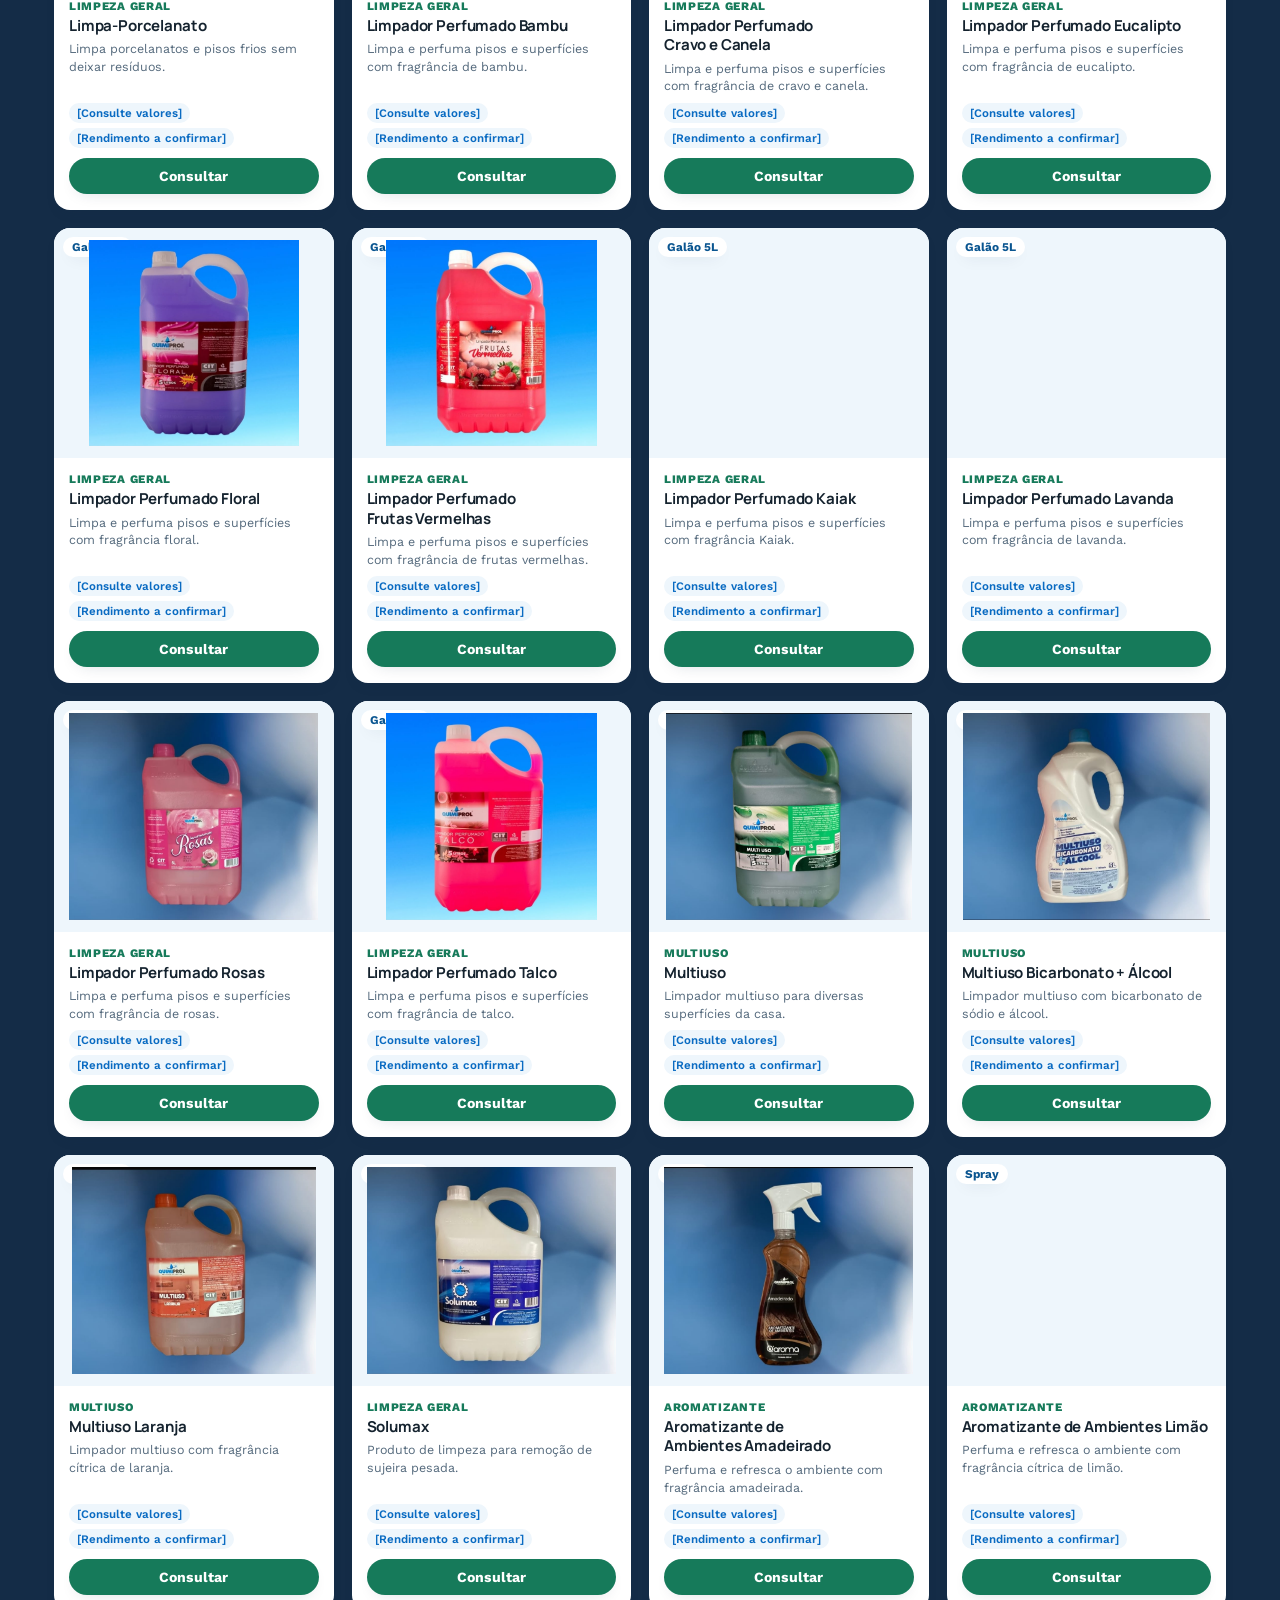
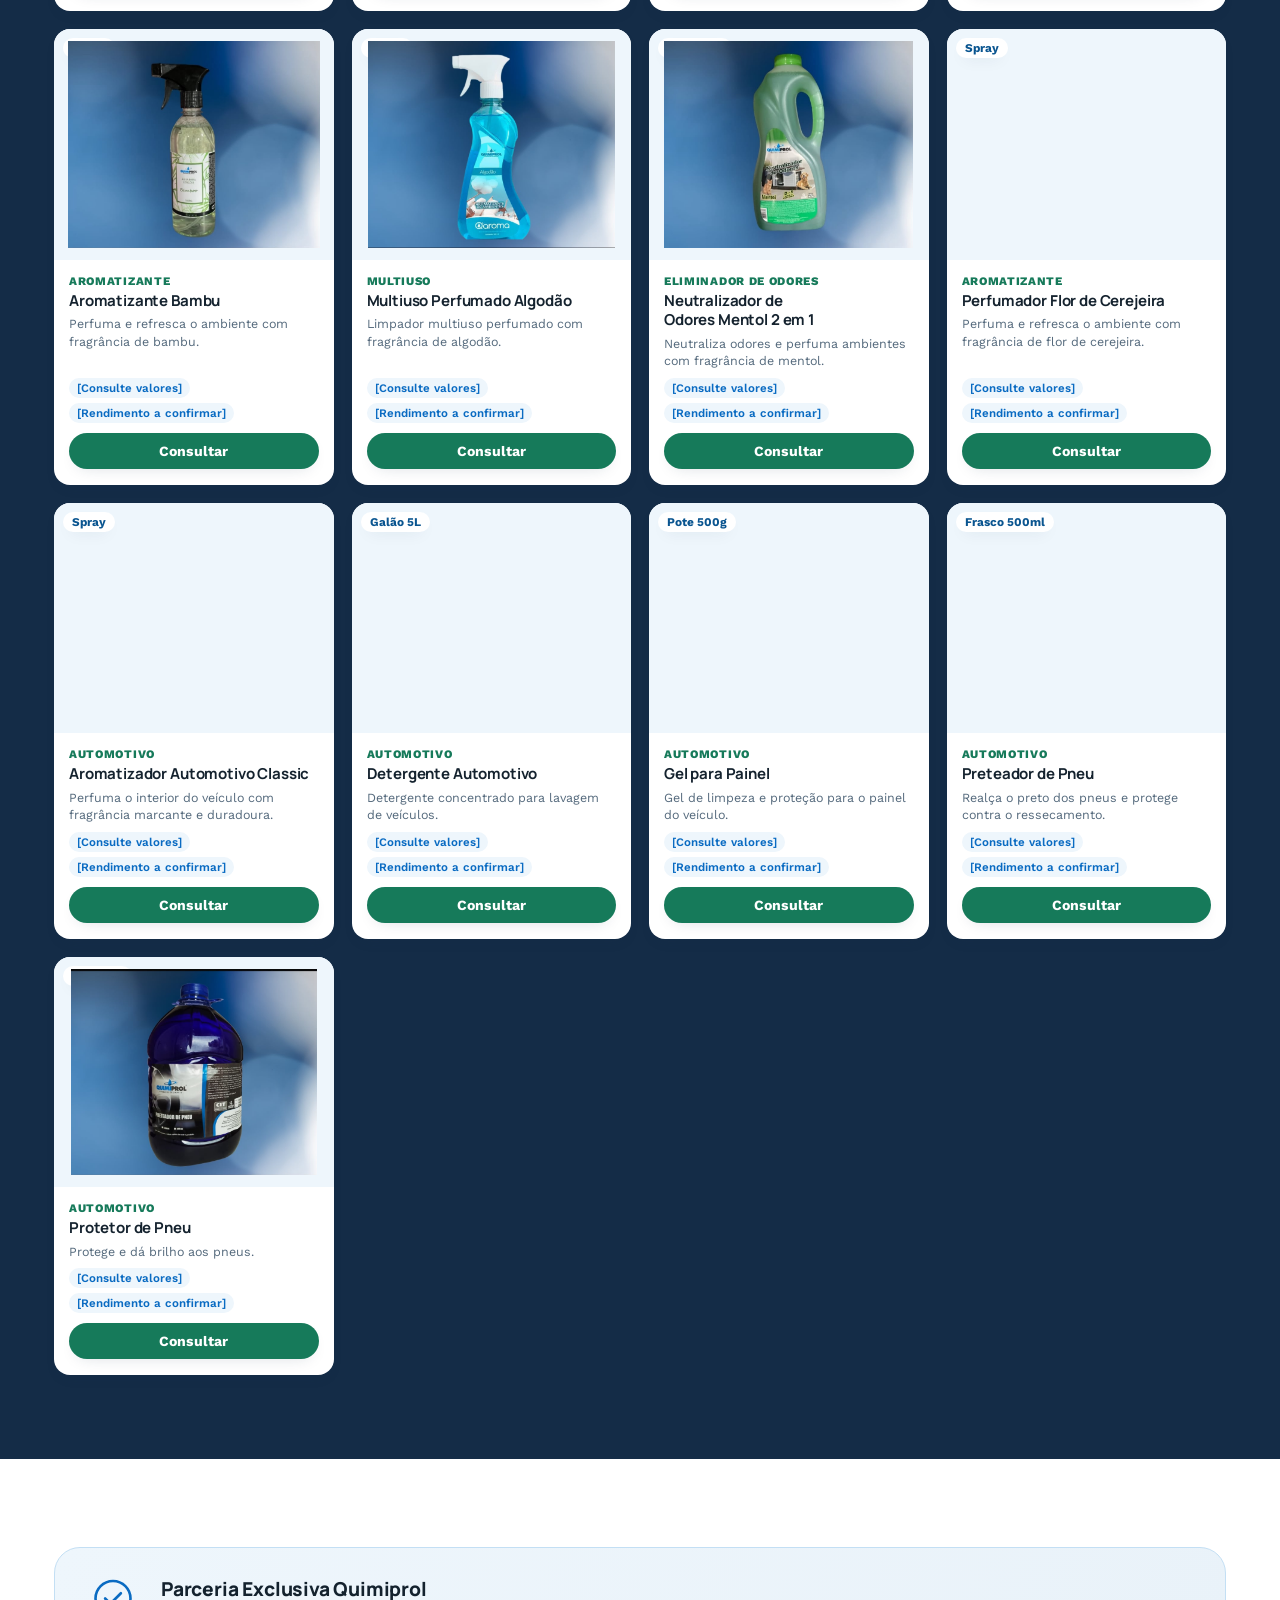
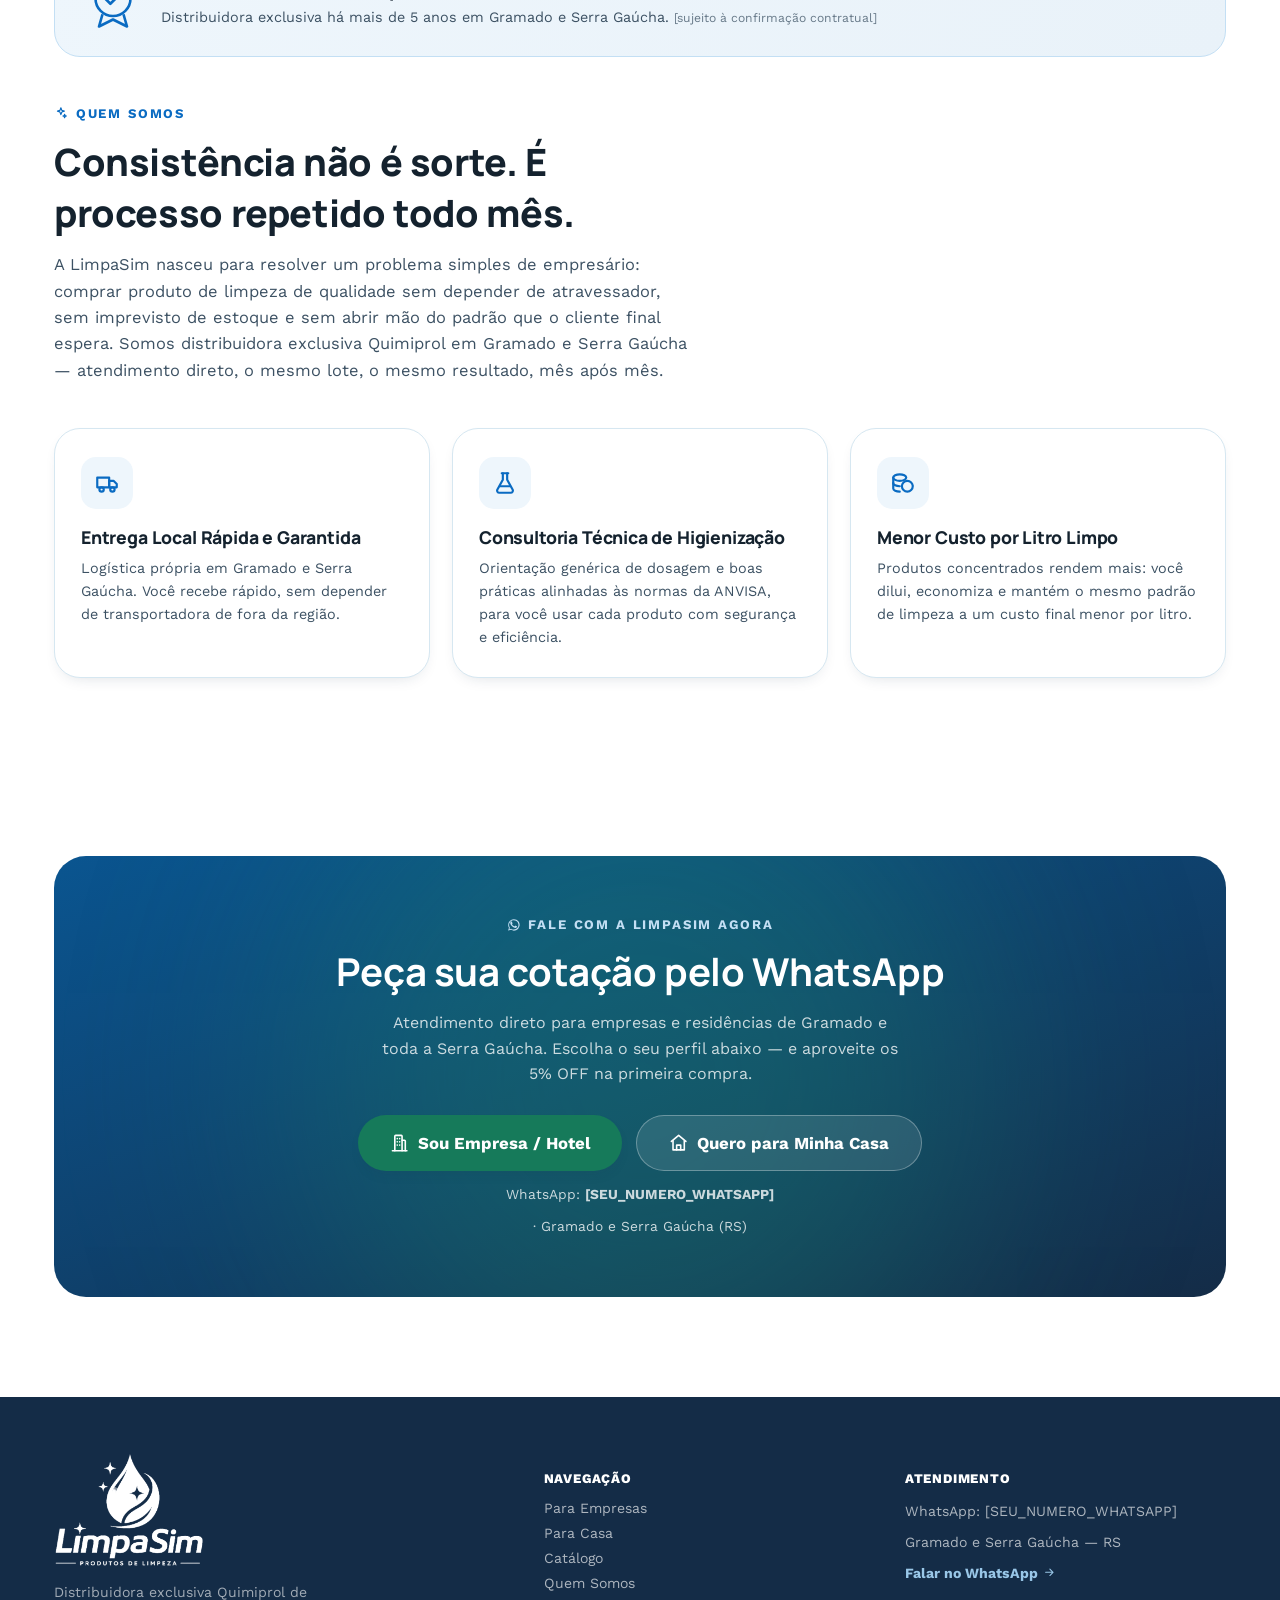
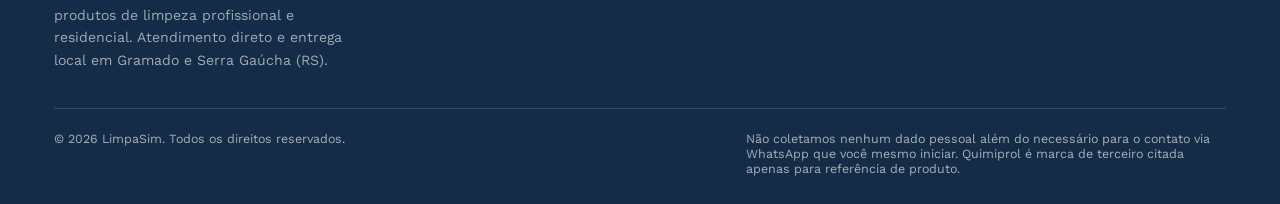
==== commit b2e067e0: "Fix logo crop, reorganize hero buttons, add multi-product showcase and Gramado line - Logo: re-cropp" ====
--- a/index.html
+++ b/index.html
@@ -242,7 +242,9 @@
     .hero-pillar { display: flex; align-items: center; gap: 9px; font-size: 0.88rem; font-weight: 600; color: var(--ink-700); }
     .hero-pillar-ic { width: 34px; height: 34px; border-radius: 10px; background: var(--blue-50); color: var(--blue-600); display: grid; place-items: center; flex-shrink: 0; }
     .hero-pillar-ic .ic { width: 17px; height: 17px; }
-    .hero-actions { display: flex; flex-wrap: wrap; gap: 12px; margin-top: 28px; }
+    .hero-actions { display: flex; flex-direction: column; gap: 12px; margin-top: 28px; }
+    .hero-actions-row { display: flex; flex-wrap: wrap; gap: 12px; }
+    .hero-actions-row .btn { flex: 1 1 200px; }
 
     .hero-toggle { display: flex; gap: 10px; margin-top: 26px; padding-top: 22px; border-top: 1px solid var(--line); }
     .hero-toggle-label { font-size: 0.82rem; font-weight: 700; color: var(--ink-500); display: flex; align-items: center; margin-right: 4px; }
@@ -250,20 +252,31 @@
     /* Vitrine de produto: foto real (fundo de estúdio) suavizada com
        máscara radial pra não deixar borda retangular dura — mesma
        técnica já usada nos cards de produto do site v1/v2. */
-    .hero-showcase { position: relative; display: grid; place-items: center; padding: 20px; margin-top: 40px; }
+    .hero-showcase { position: relative; width: 100%; max-width: 440px; aspect-ratio: 1 / 0.95; margin: 40px auto 0; }
     .hero-showcase-glow {
       position: absolute; inset: 8%; z-index: -1; border-radius: 50%;
       background: radial-gradient(closest-side, var(--blue-200), transparent 72%);
       filter: blur(38px); opacity: 0.8;
     }
-    .hero-showcase img {
-      width: 100%; max-width: 380px; height: auto;
+    .hero-product {
+      position: absolute; height: auto;
       -webkit-mask-image: radial-gradient(ellipse 68% 78% at 50% 46%, #000 46%, transparent 100%);
               mask-image: radial-gradient(ellipse 68% 78% at 50% 46%, #000 46%, transparent 100%);
+    }
+    .hero-product--main {
+      width: 56%; left: 50%; top: 42%; transform: translate(-50%, -50%); z-index: 3;
       filter: drop-shadow(0 30px 40px rgba(20,44,71,0.28));
     }
+    .hero-product--left {
+      width: 38%; left: 15%; top: 60%; transform: translate(-50%, -50%) rotate(-7deg); z-index: 2;
+      filter: drop-shadow(0 18px 26px rgba(20,44,71,0.22));
+    }
+    .hero-product--right {
+      width: 38%; left: 85%; top: 60%; transform: translate(-50%, -50%) rotate(7deg); z-index: 2;
+      filter: drop-shadow(0 18px 26px rgba(20,44,71,0.22));
+    }
     .hero-showcase-caption {
-      position: absolute; bottom: 6%; left: 50%; transform: translateX(-50%);
+      position: absolute; bottom: 2%; left: 50%; transform: translateX(-50%); z-index: 4;
       text-align: center; white-space: nowrap;
     }
     .hero-showcase-caption .line { font-family: var(--font-accent); font-style: italic; font-weight: 600; font-size: 1.3rem; color: var(--blue-700); }
@@ -271,8 +284,7 @@
 
     @media (max-width: 980px) {
       .hero-grid { grid-template-columns: 1fr; gap: 36px; }
-      .hero-showcase { order: -1; }
-      .hero-showcase img { max-width: 260px; }
+      .hero-showcase { order: -1; max-width: 320px; }
     }
 
     /* ============================================================
@@ -282,6 +294,10 @@
     .section-head { max-width: 640px; margin-bottom: 44px; }
     .section-head h2 { font-size: clamp(1.7rem, 3vw, 2.35rem); font-weight: 800; margin-top: 12px; }
     .section-head p { margin-top: 14px; font-size: 1.03rem; }
+    .empresas-impact {
+      margin-top: 16px; font-family: var(--font-display); font-weight: 700;
+      font-size: 1.12rem; color: var(--blue-800); line-height: 1.45;
+    }
     .section--tint { background: var(--paper-tint); }
 
     /* ============================================================
@@ -528,7 +544,7 @@
   <header class="site-header" id="siteHeader">
     <div class="container header-inner">
       <a class="brand" href="#topo">
-        <img src="assets/logo/limpasim-icone.png" width="467" height="475" alt="" loading="eager" decoding="async" />
+        <img src="assets/logo/limpasim-icone.png" width="459" height="526" alt="" loading="eager" decoding="async" />
         <span>LimpaSim<small>Distribuidora Quimiprol</small></span>
       </a>
 
@@ -605,9 +621,14 @@
               <a class="btn btn-primary btn-lg js-whats" data-msg="Olá! Vim pelo site da LimpaSim e gostaria de um orçamento para minha empresa." href="#" target="_blank" rel="noopener">
                 <svg class="ic" aria-hidden="true"><use href="#i-whatsapp"/></svg> Pedir orçamento para minha empresa
               </a>
-              <a class="btn btn-secondary btn-lg" href="#produtos">
-                <svg class="ic" aria-hidden="true"><use href="#i-package"/></svg> Ver produtos
-              </a>
+              <div class="hero-actions-row">
+                <a class="btn btn-secondary" href="#produtos">
+                  <svg class="ic" aria-hidden="true"><use href="#i-package"/></svg> Ver produtos
+                </a>
+                <a class="btn btn-secondary js-whats" data-msg="Olá! Gostaria de receber o catálogo completo de produtos da LimpaSim." href="#" target="_blank" rel="noopener">
+                  <svg class="ic" aria-hidden="true"><use href="#i-whatsapp"/></svg> Abrir catálogo
+                </a>
+              </div>
             </div>
 
             <div class="hero-toggle" data-reveal data-reveal-delay="240">
@@ -619,7 +640,9 @@
 
           <div class="hero-showcase" data-reveal data-reveal-delay="120">
             <div class="hero-showcase-glow" aria-hidden="true"></div>
-            <img src="assets/produtos/pinho-5l.jpg" width="828" height="686" loading="eager" decoding="async" alt="Limpador Perfumado Pinho Quimiprol, galão de 5 litros" />
+            <img class="hero-product hero-product--left" src="assets/produtos/desinfetante-lavanda-5l.jpg" width="828" height="686" loading="eager" decoding="async" alt="Desinfetante Lavanda Quimiprol, galão de 5 litros" />
+            <img class="hero-product hero-product--right" src="assets/produtos/amaciante-premium-5l.jpg" width="828" height="695" loading="eager" decoding="async" alt="Amaciante Premium Encapsulado Quimiprol, galão de 5 litros" />
+            <img class="hero-product hero-product--main" src="assets/produtos/pinho-5l.jpg" width="828" height="686" loading="eager" decoding="async" alt="Limpador Perfumado Pinho Quimiprol, galão de 5 litros" />
             <div class="hero-showcase-caption" aria-hidden="true">
               <span class="line">Linha profissional</span>
               <small>Galão 5L · uso comercial</small>
@@ -642,6 +665,11 @@
             e não pode entregar um padrão de limpeza diferente pro hóspede a cada semana.
             A LimpaSim resolve isso com fornecimento direto da linha Quimiprol, sem
             intermediário e sem surpresa.
+          </p>
+          <p class="empresas-impact" data-reveal data-reveal-delay="160">
+            Gramado é um dos destinos turísticos mais procurados da Serra Gaúcha —
+            aqui, o seu hóspede não dá segunda chance pra um padrão de limpeza abaixo do
+            esperado.
           </p>
         </div>
 
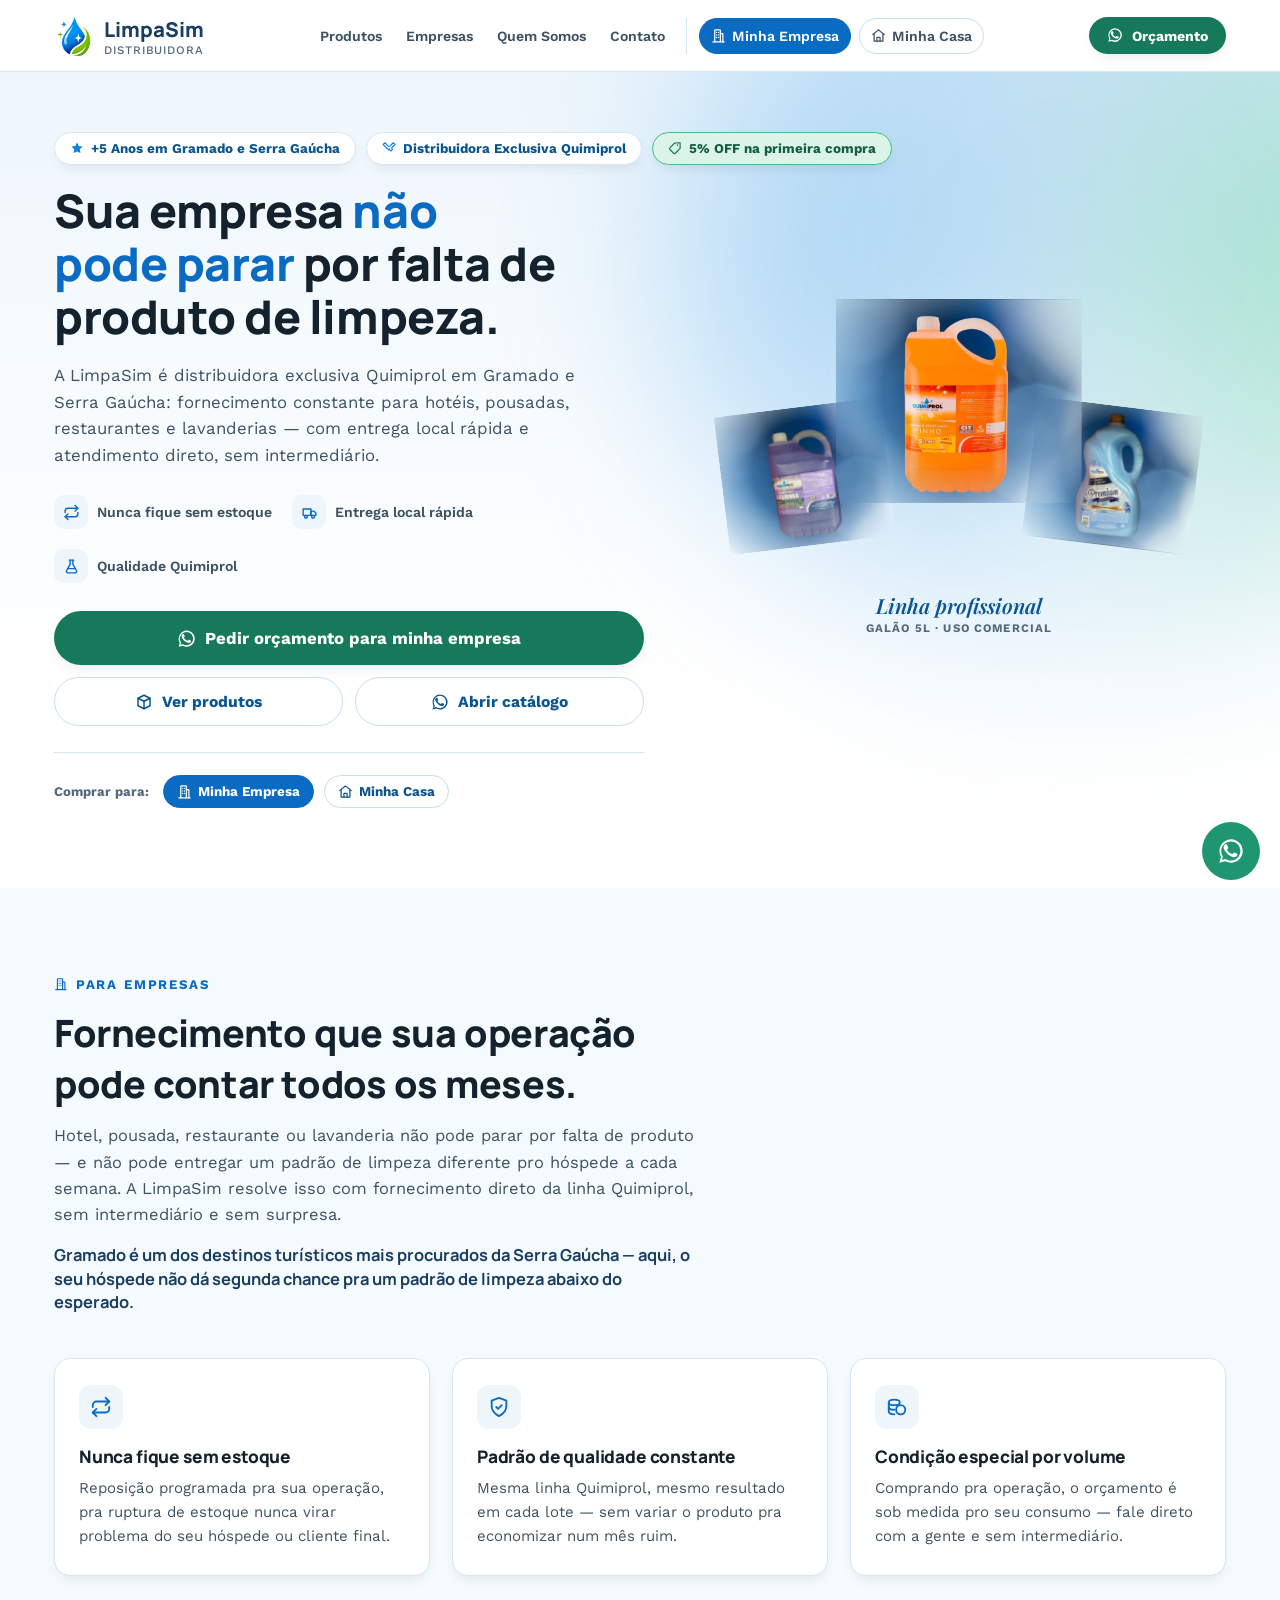
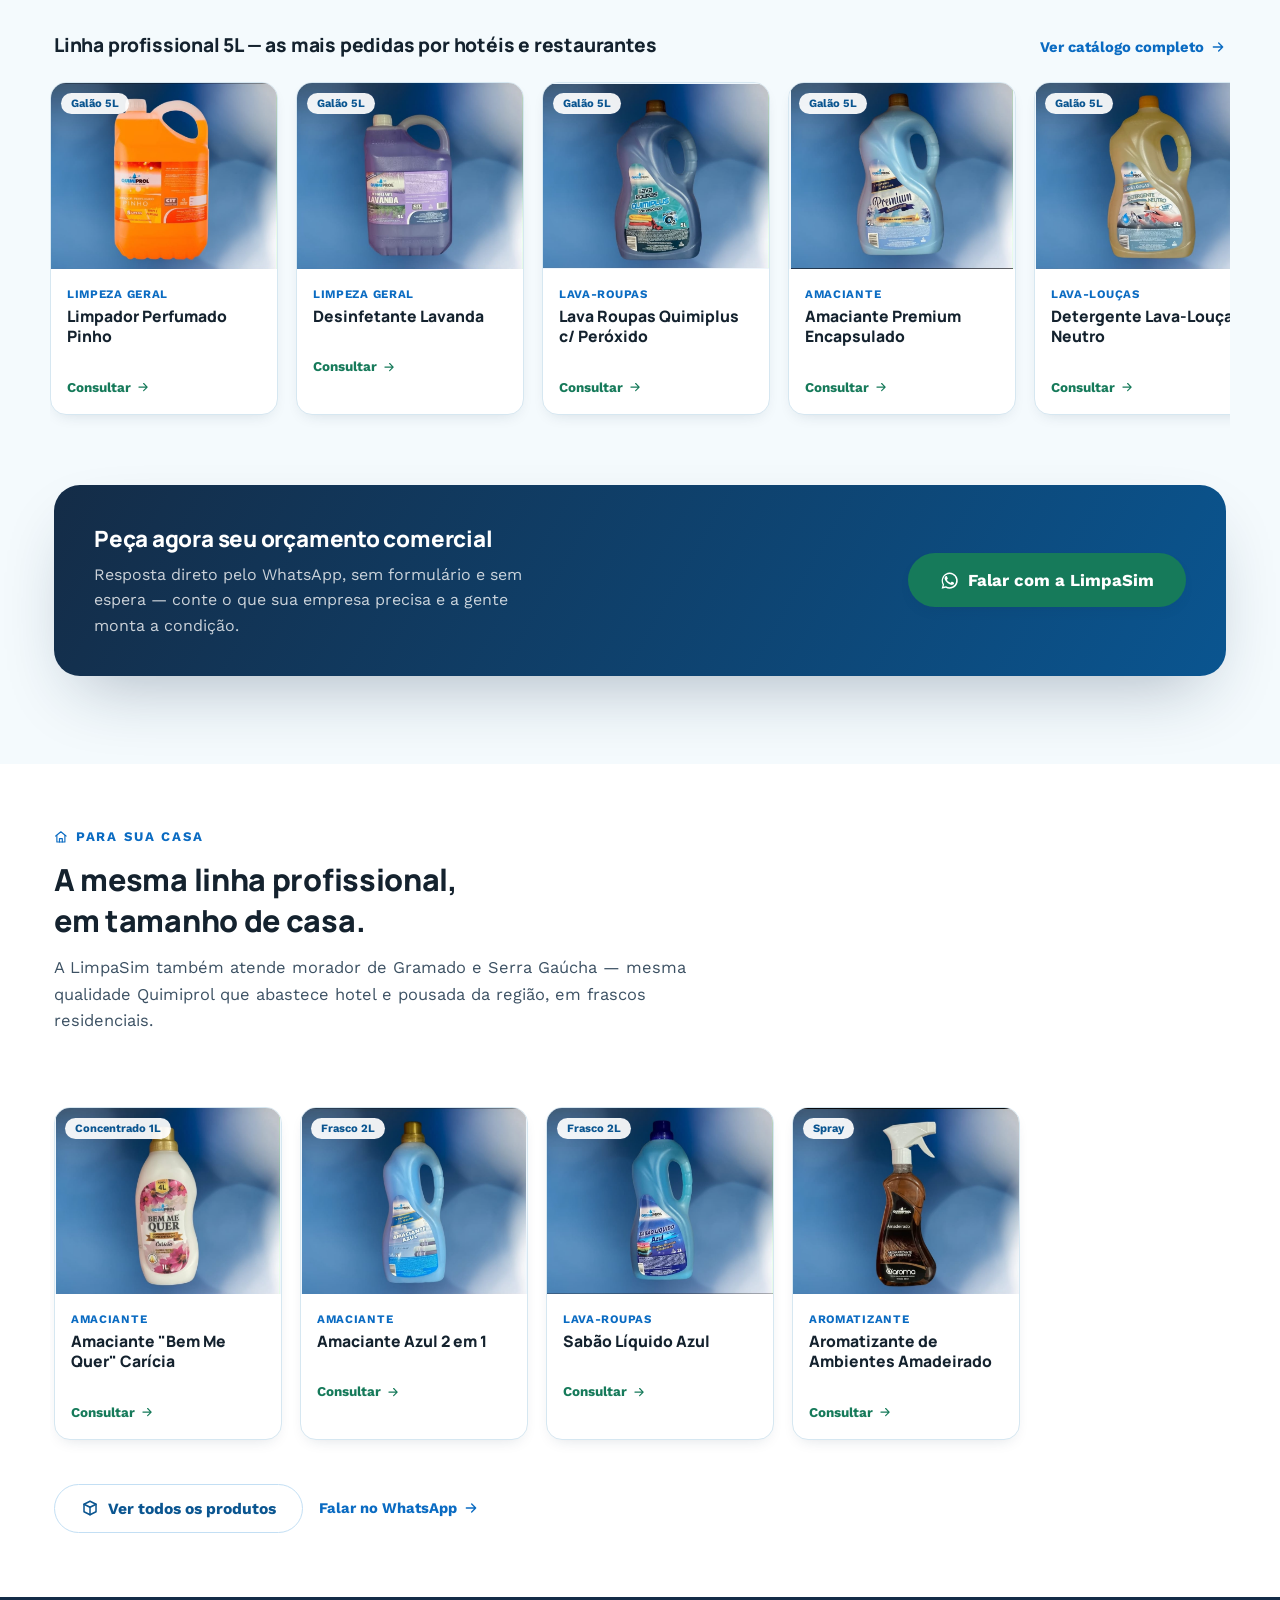
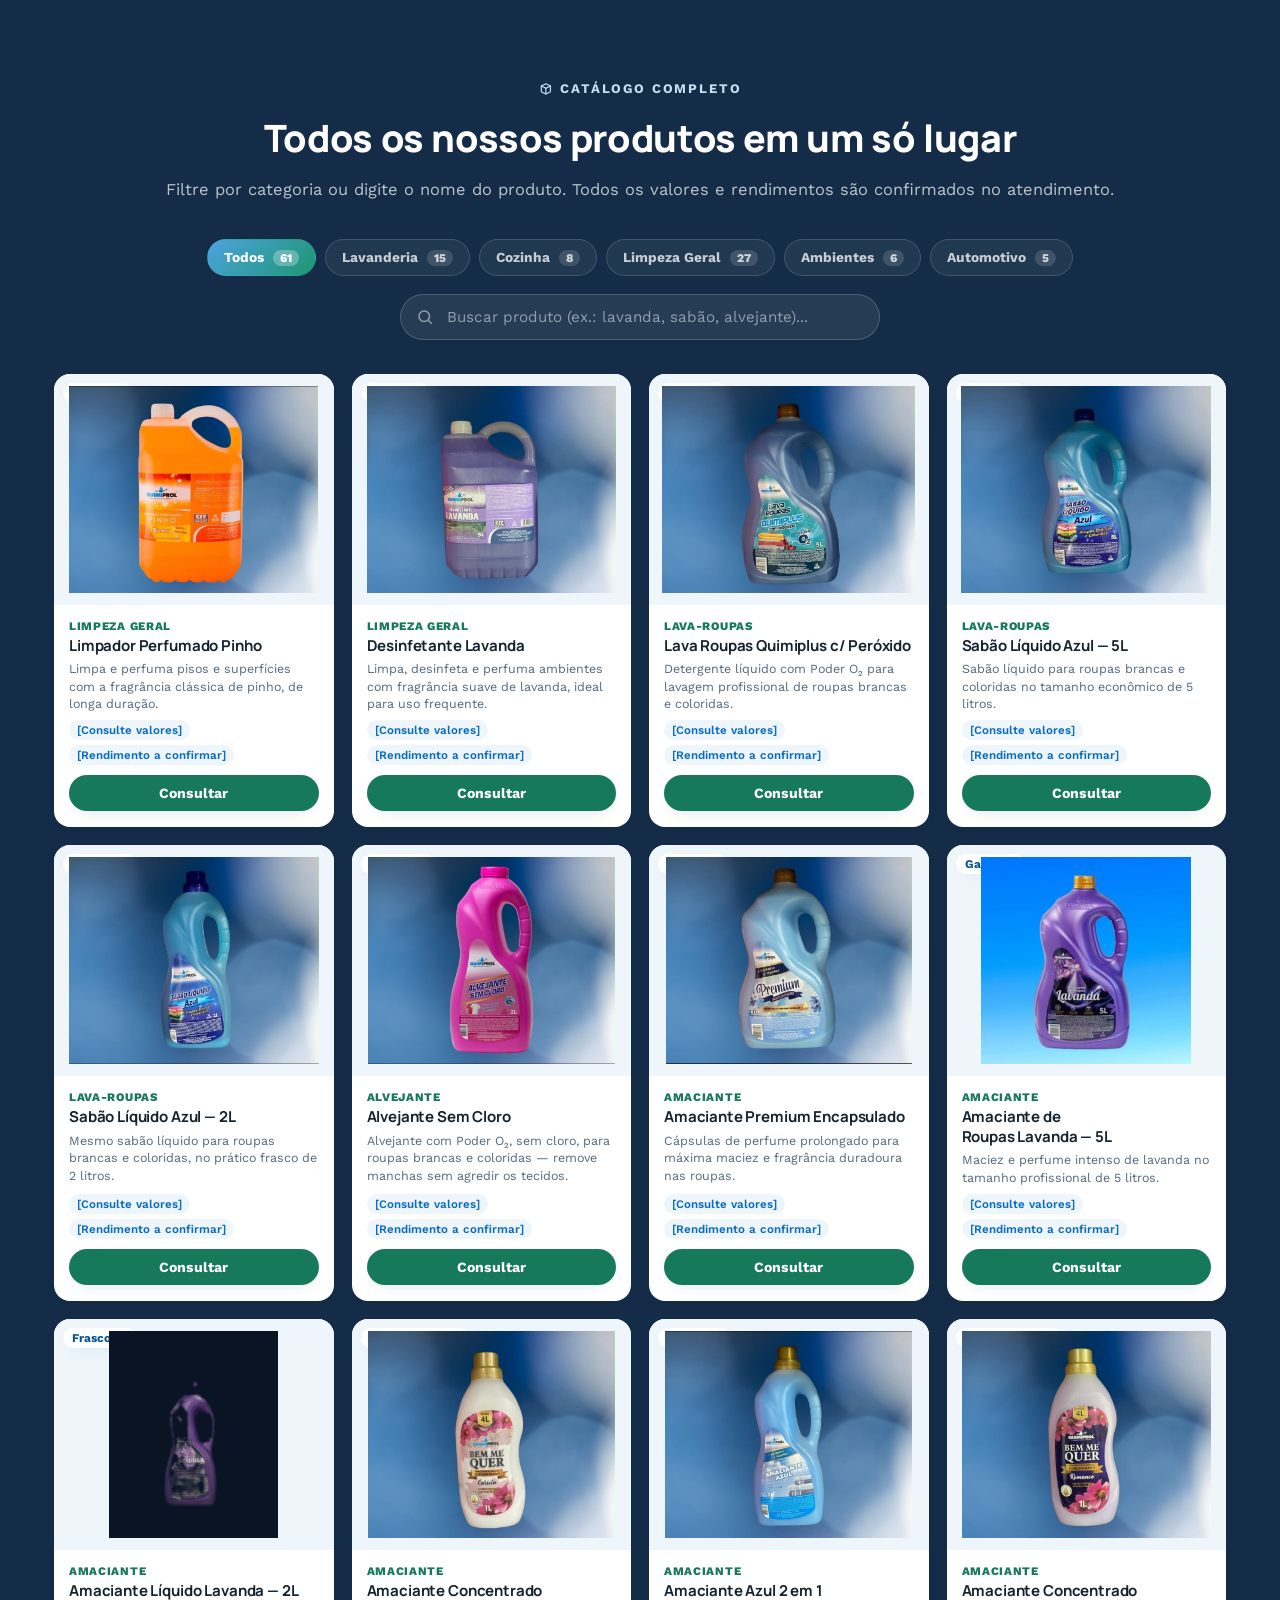
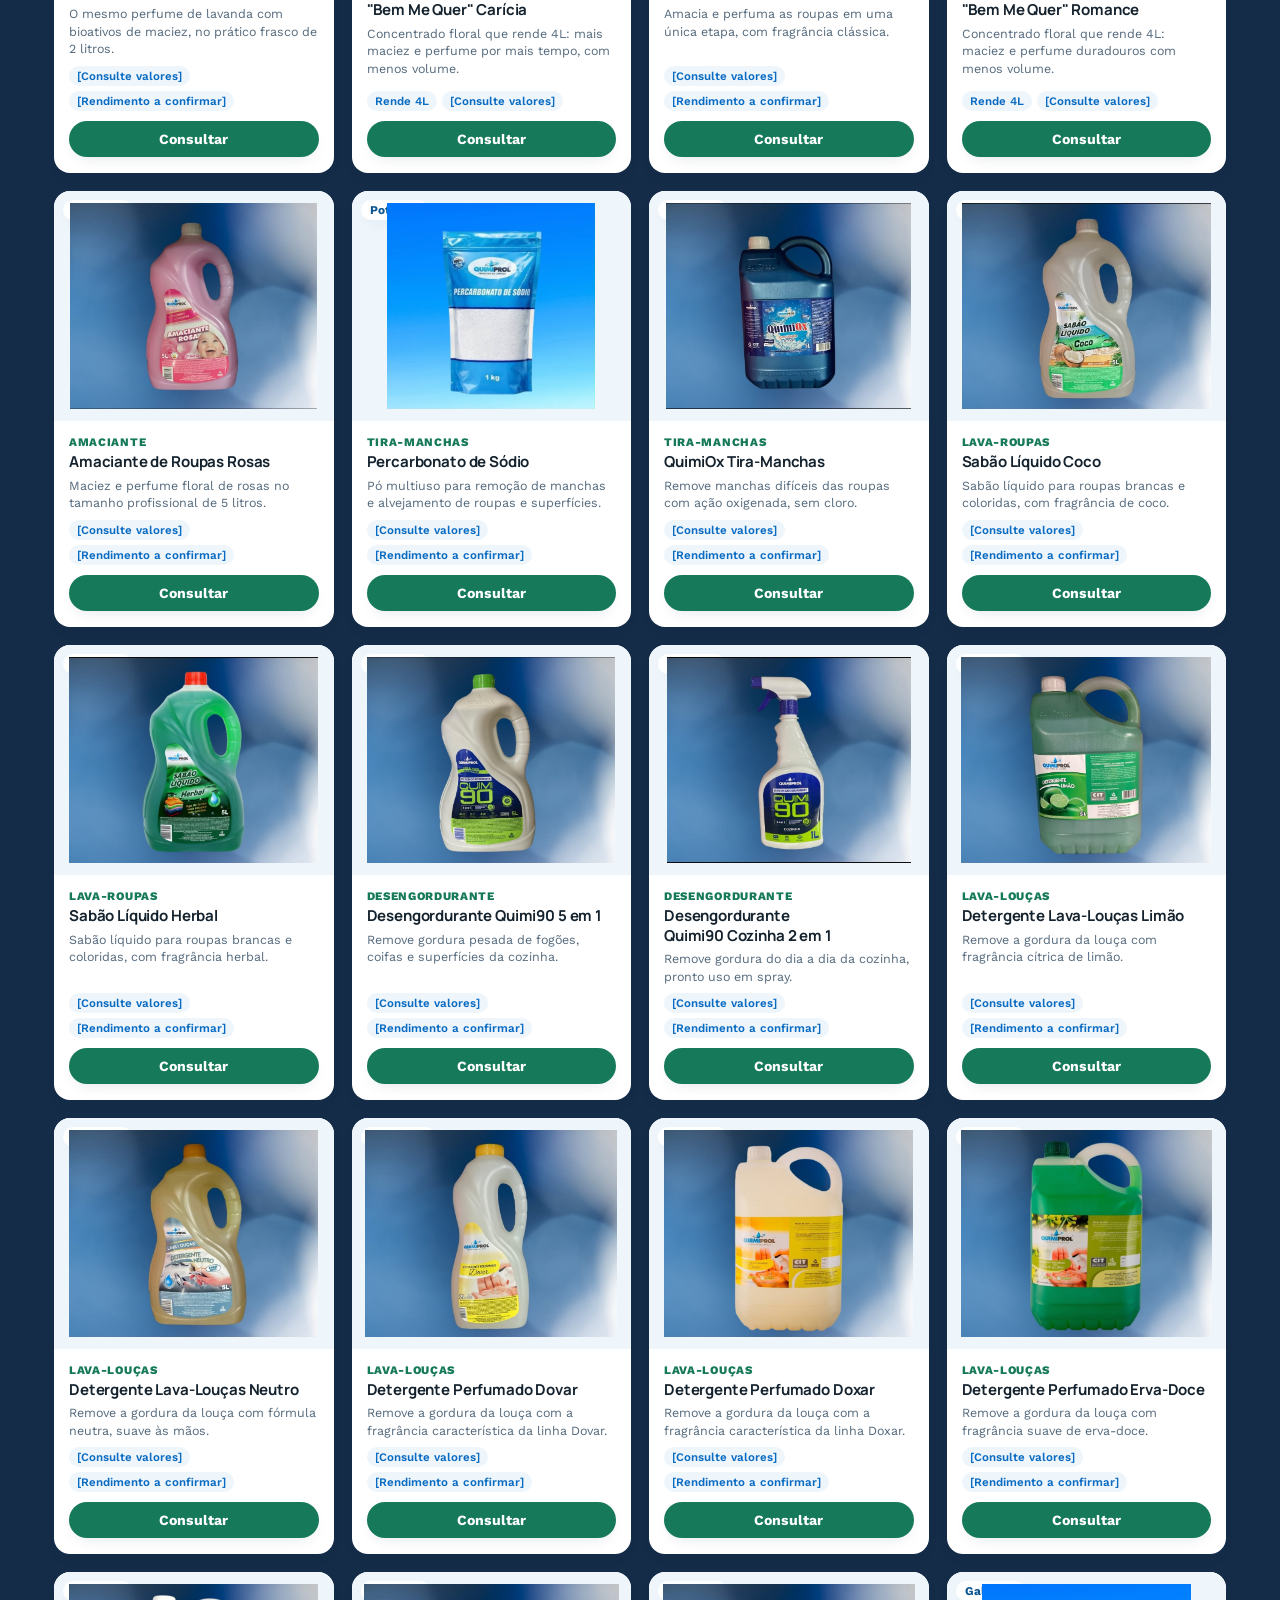
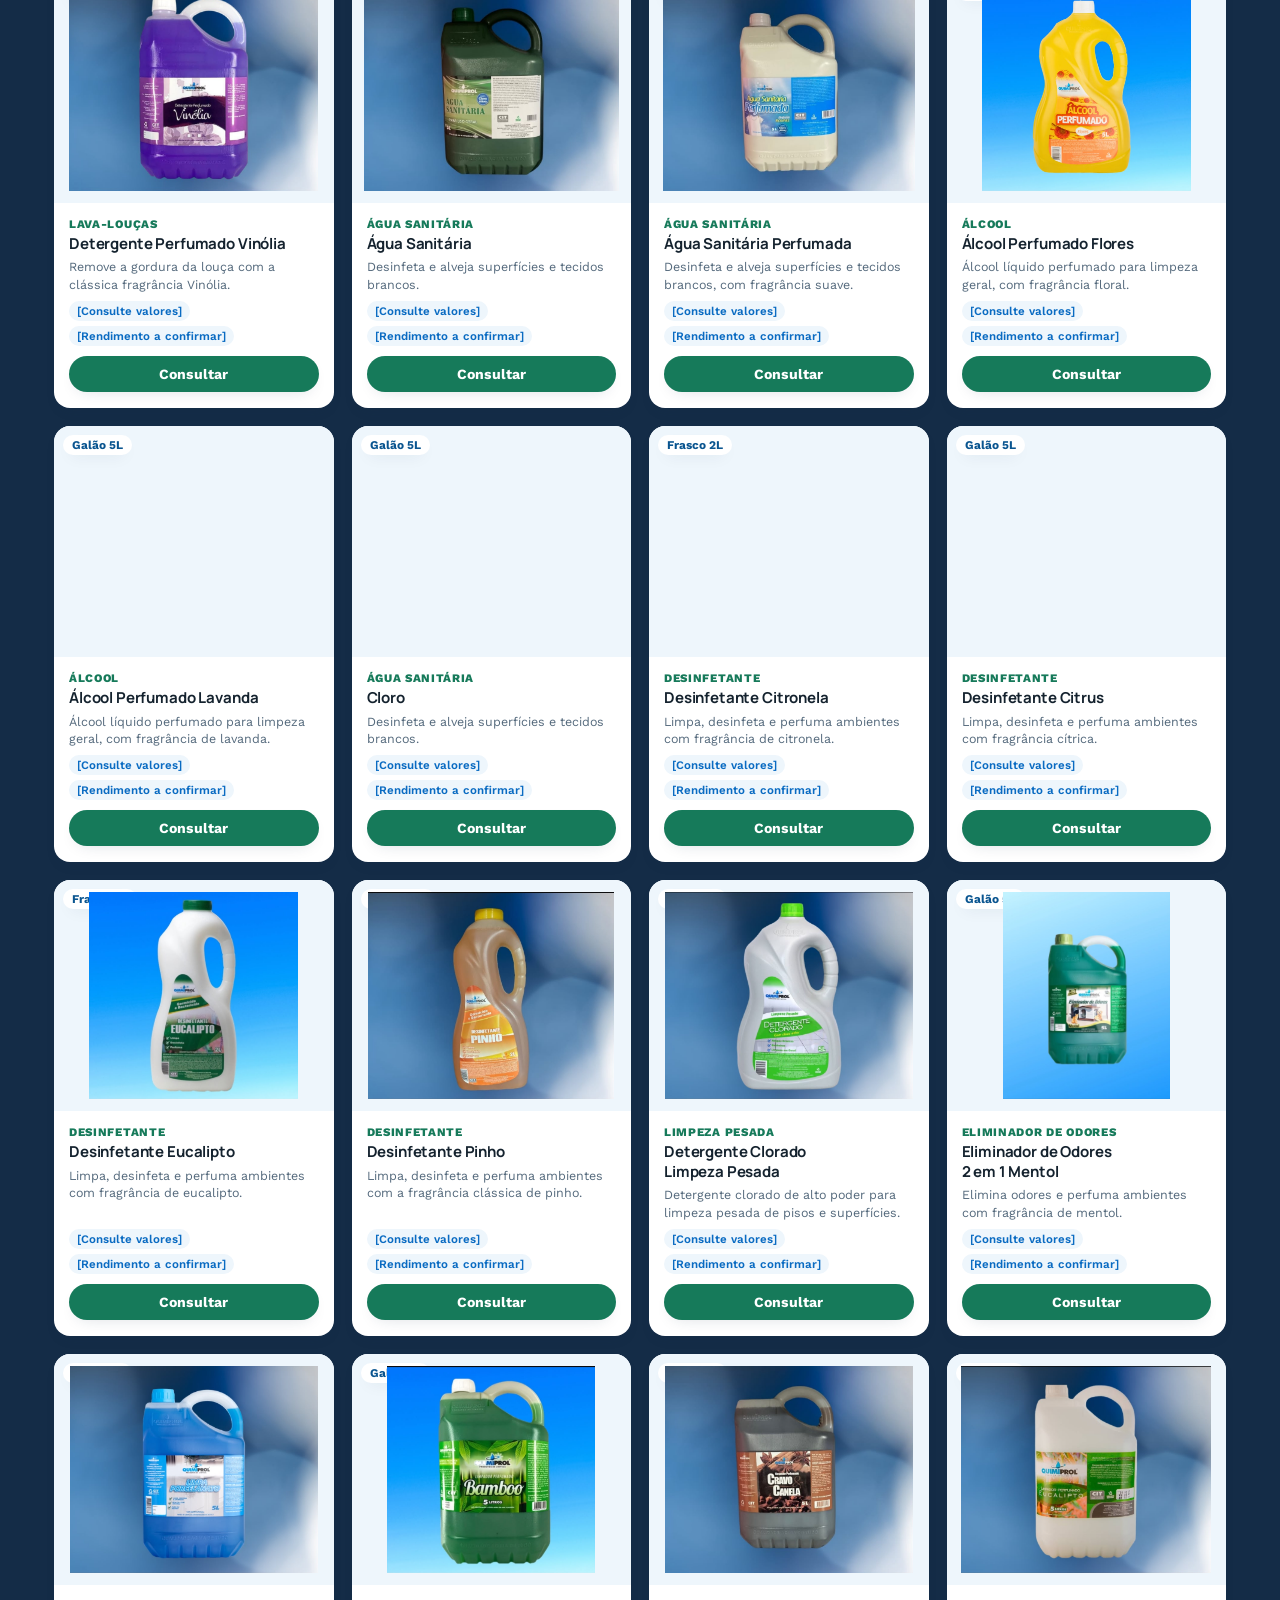
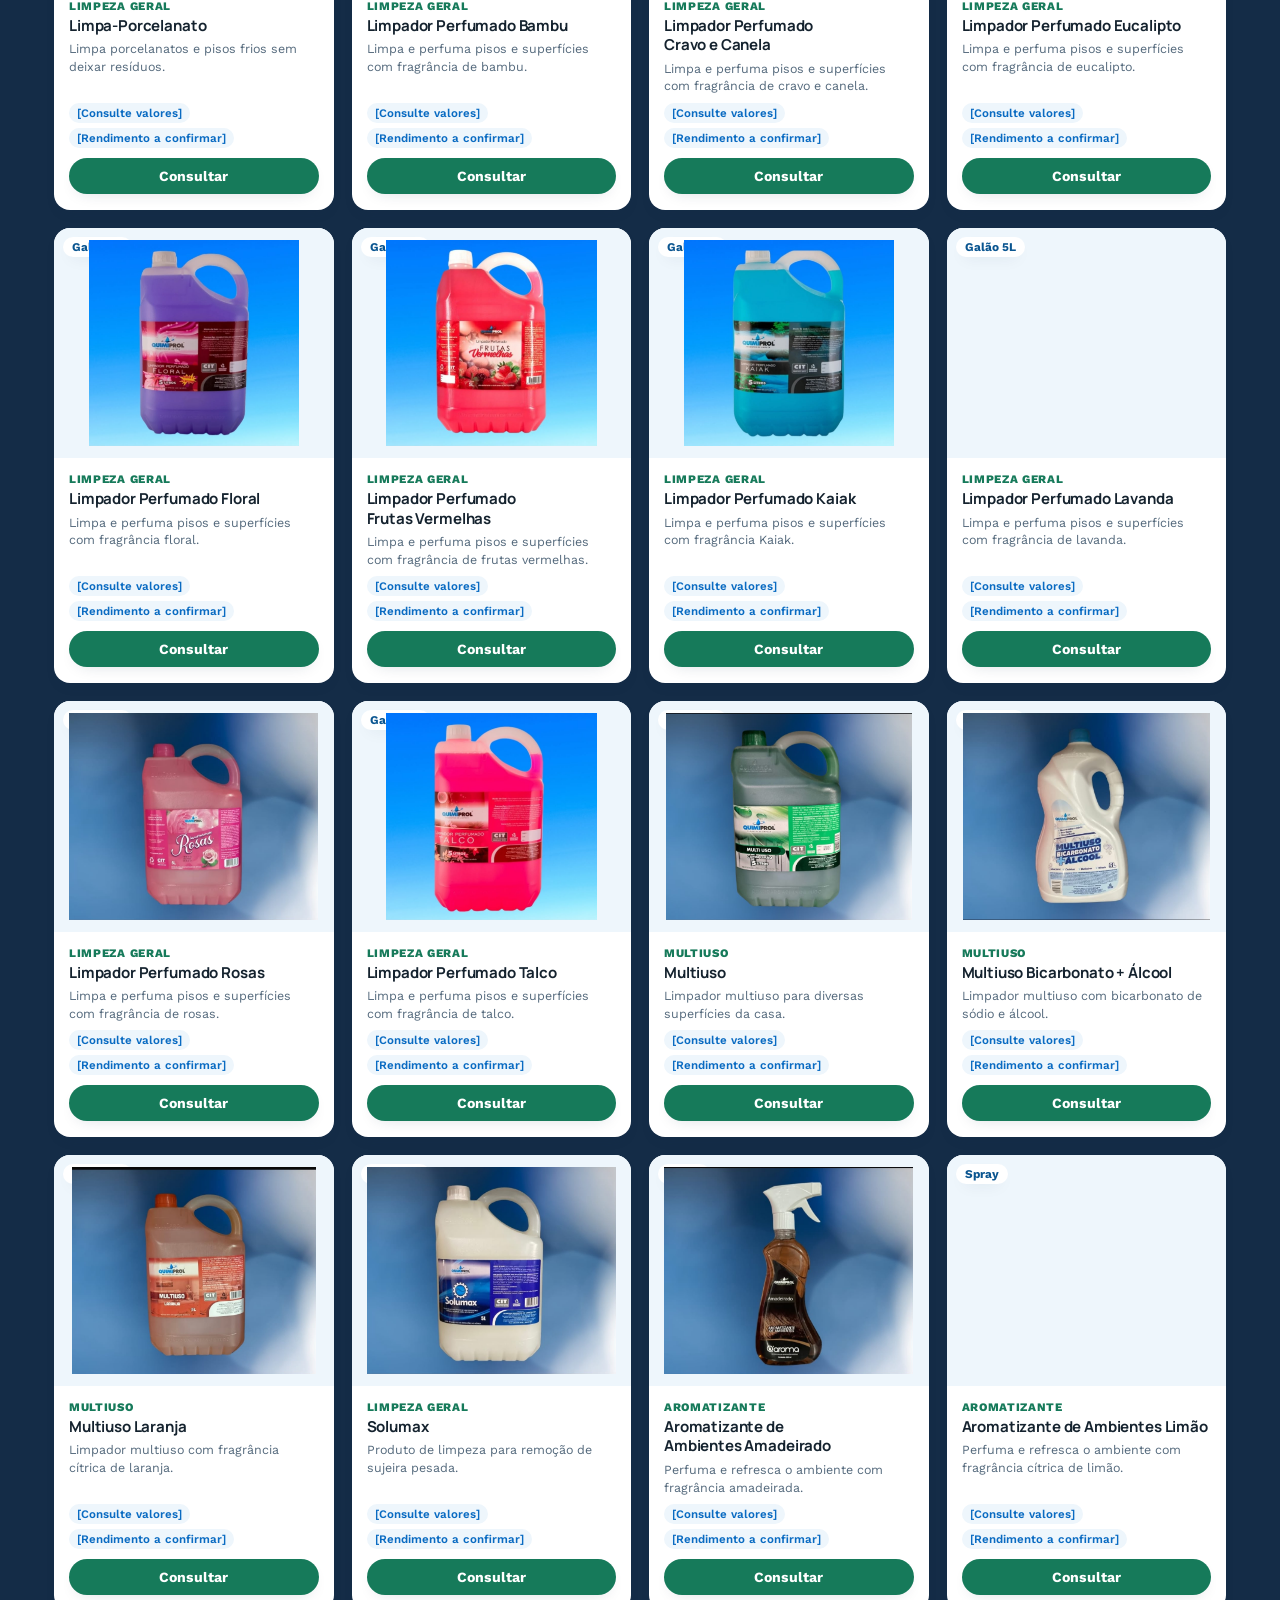
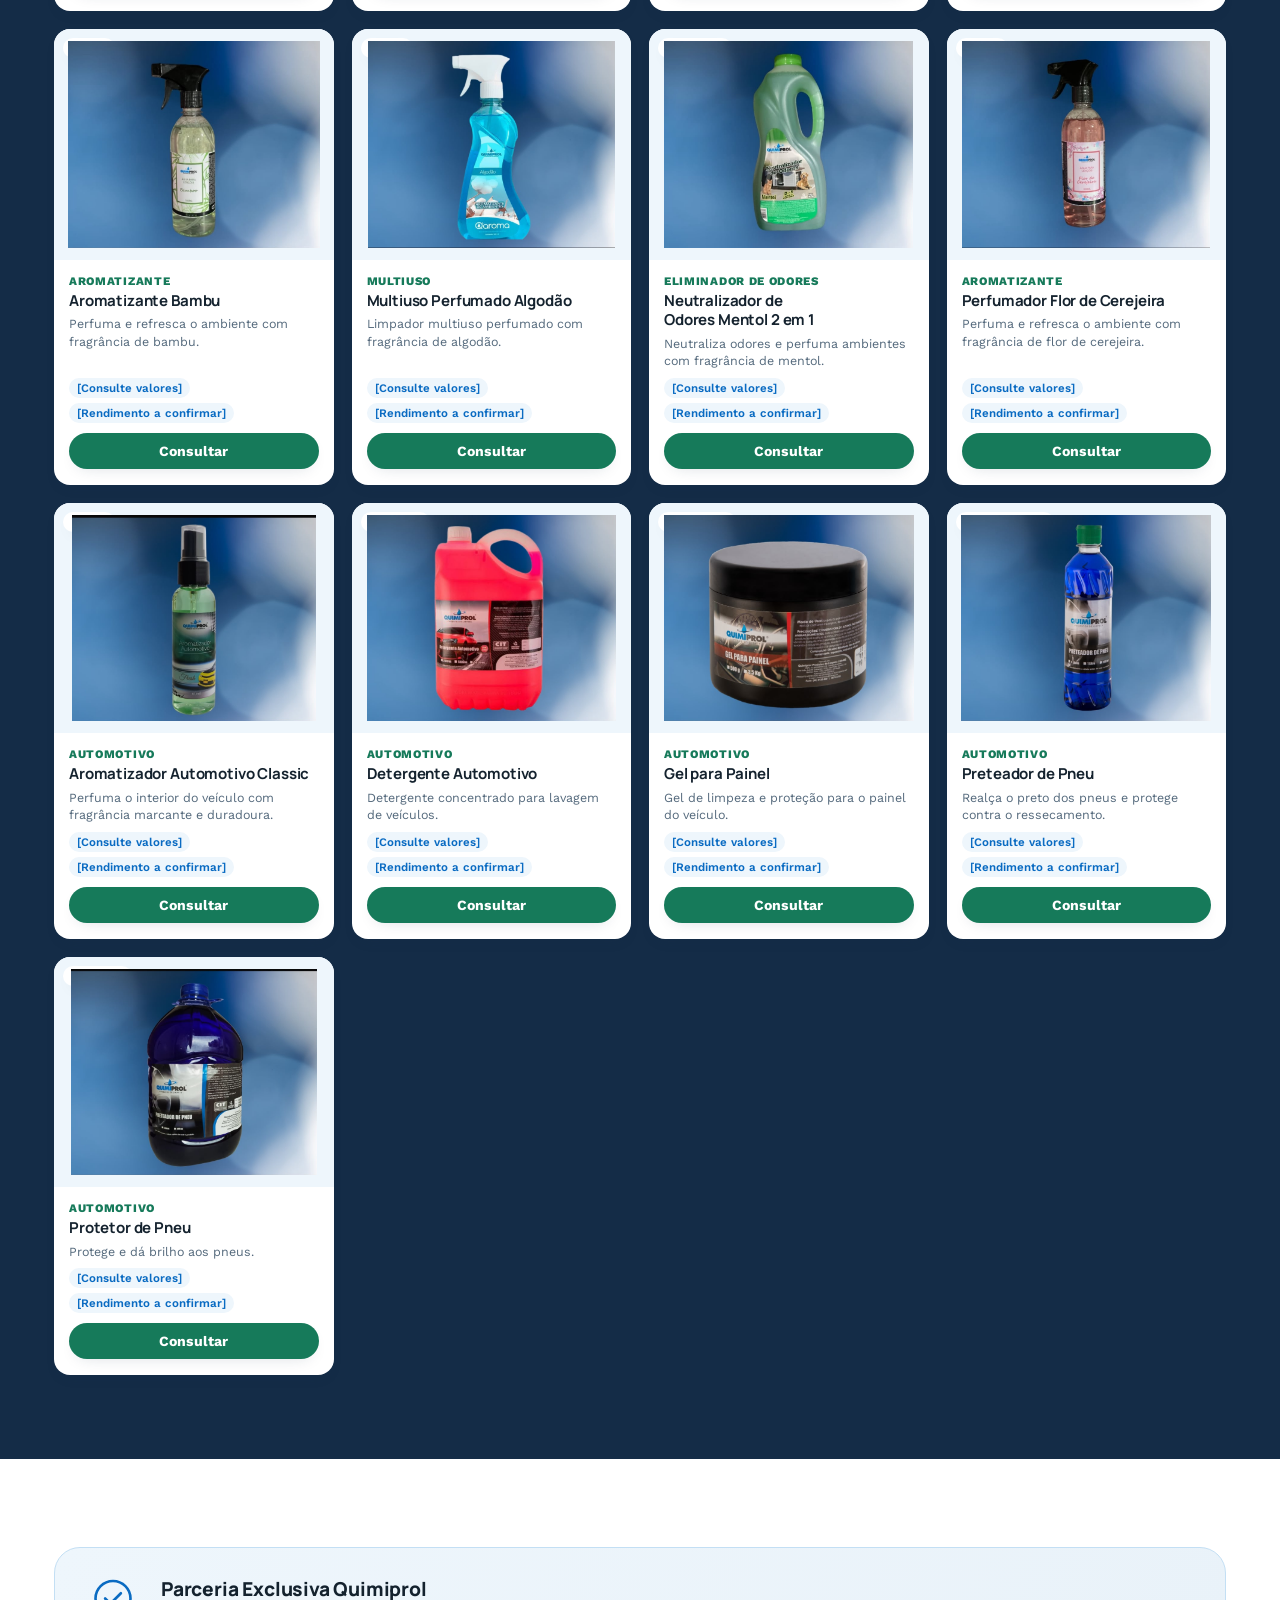
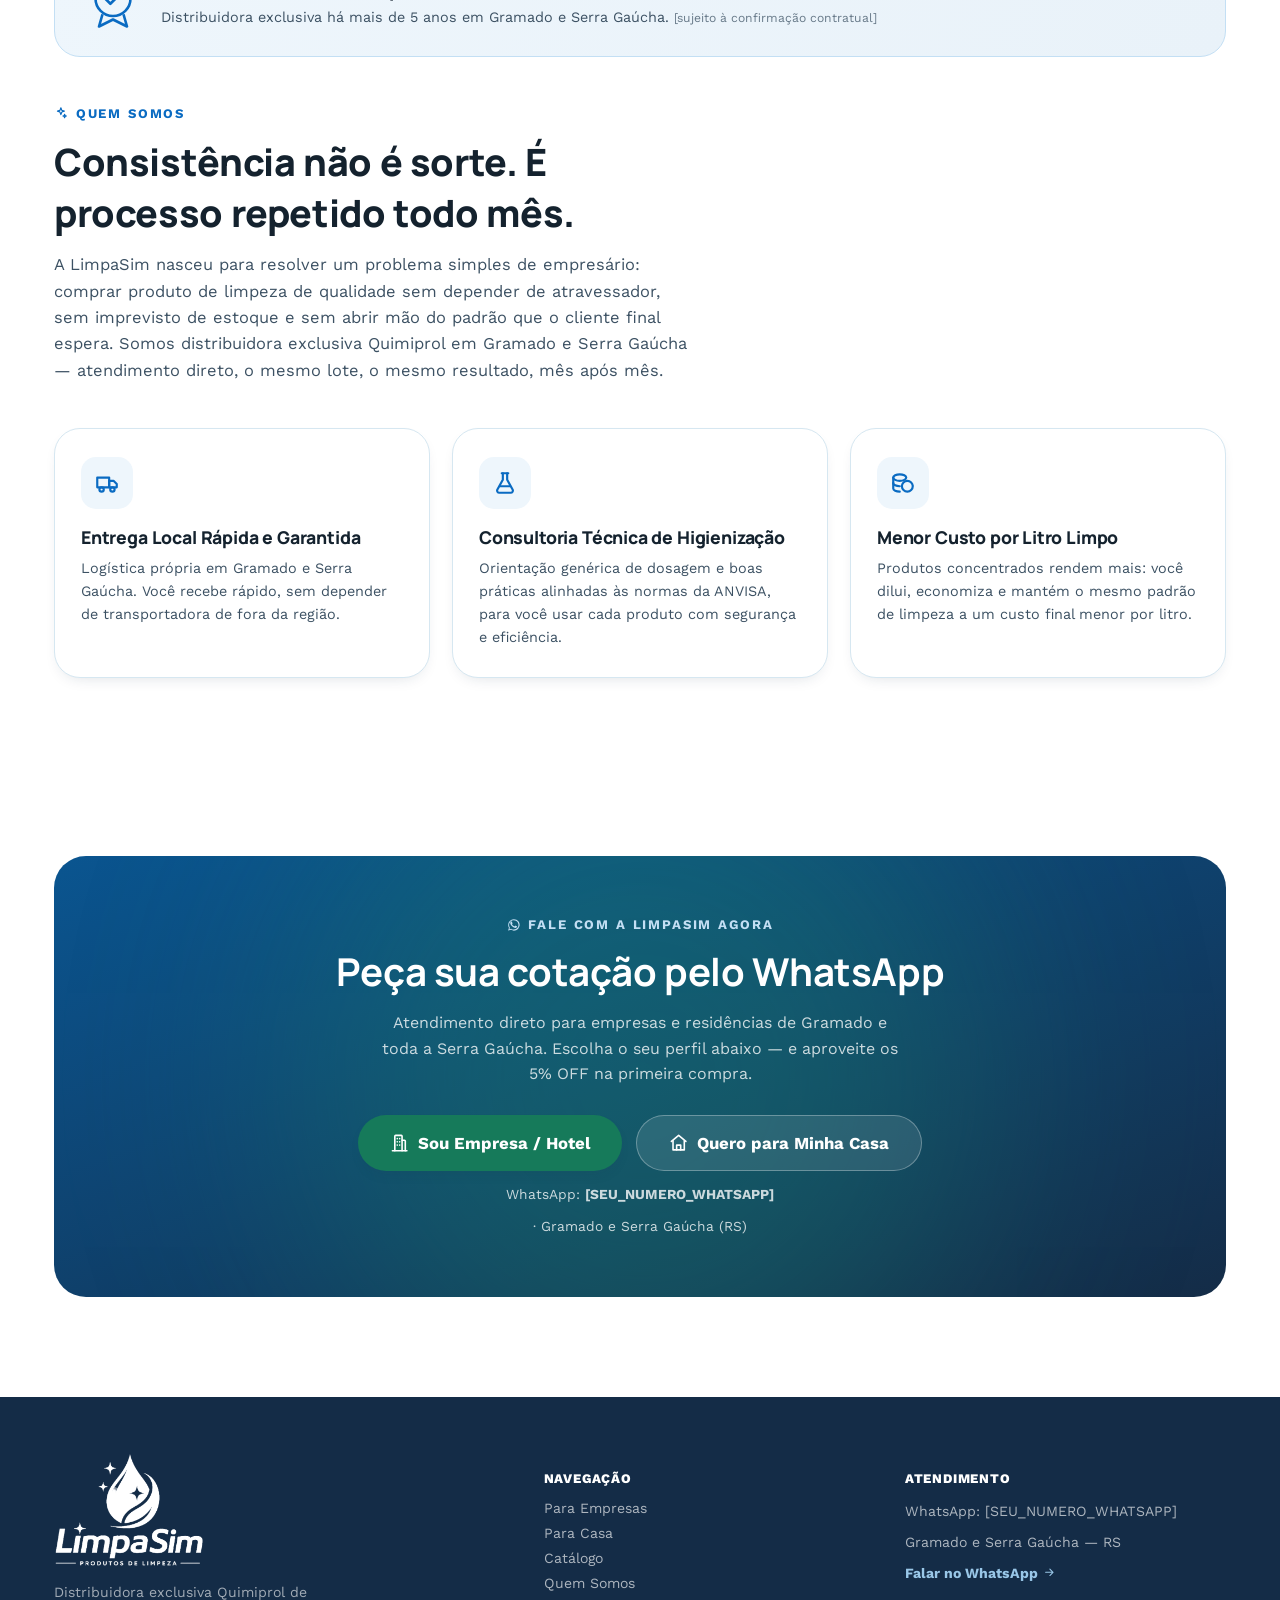
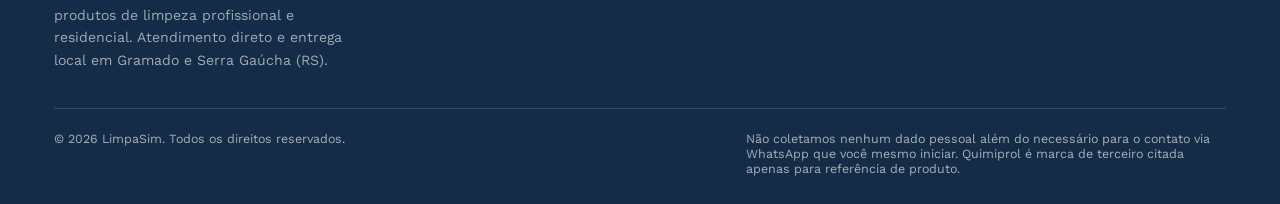
==== commit e47830c2: "Simplify header tagline from 'Distribuidora Quimiprol' to 'Distribuidora'" ====
--- a/index.html
+++ b/index.html
@@ -545,7 +545,7 @@
     <div class="container header-inner">
       <a class="brand" href="#topo">
         <img src="assets/logo/limpasim-icone.png" width="459" height="526" alt="" loading="eager" decoding="async" />
-        <span>LimpaSim<small>Distribuidora Quimiprol</small></span>
+        <span>LimpaSim<small>Distribuidora</small></span>
       </a>
 
       <nav class="main-nav" aria-label="Navegação principal">
